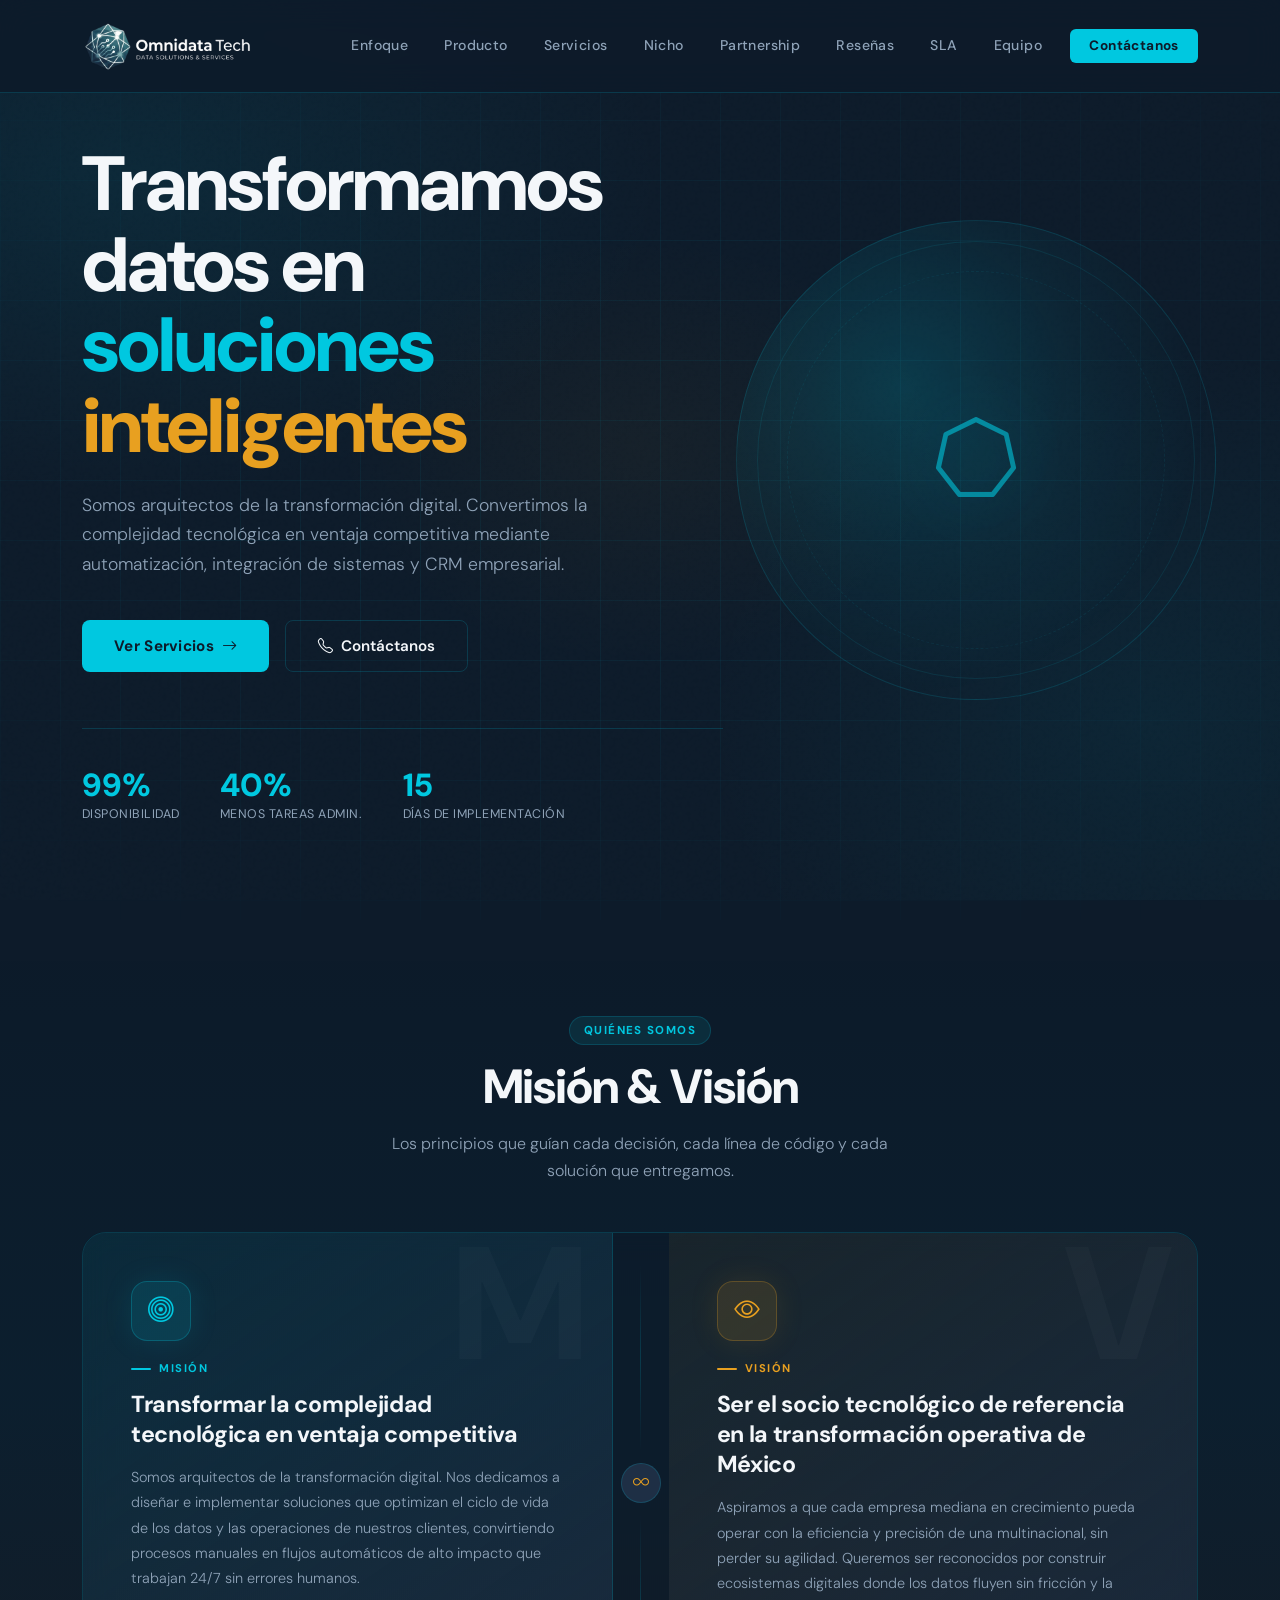
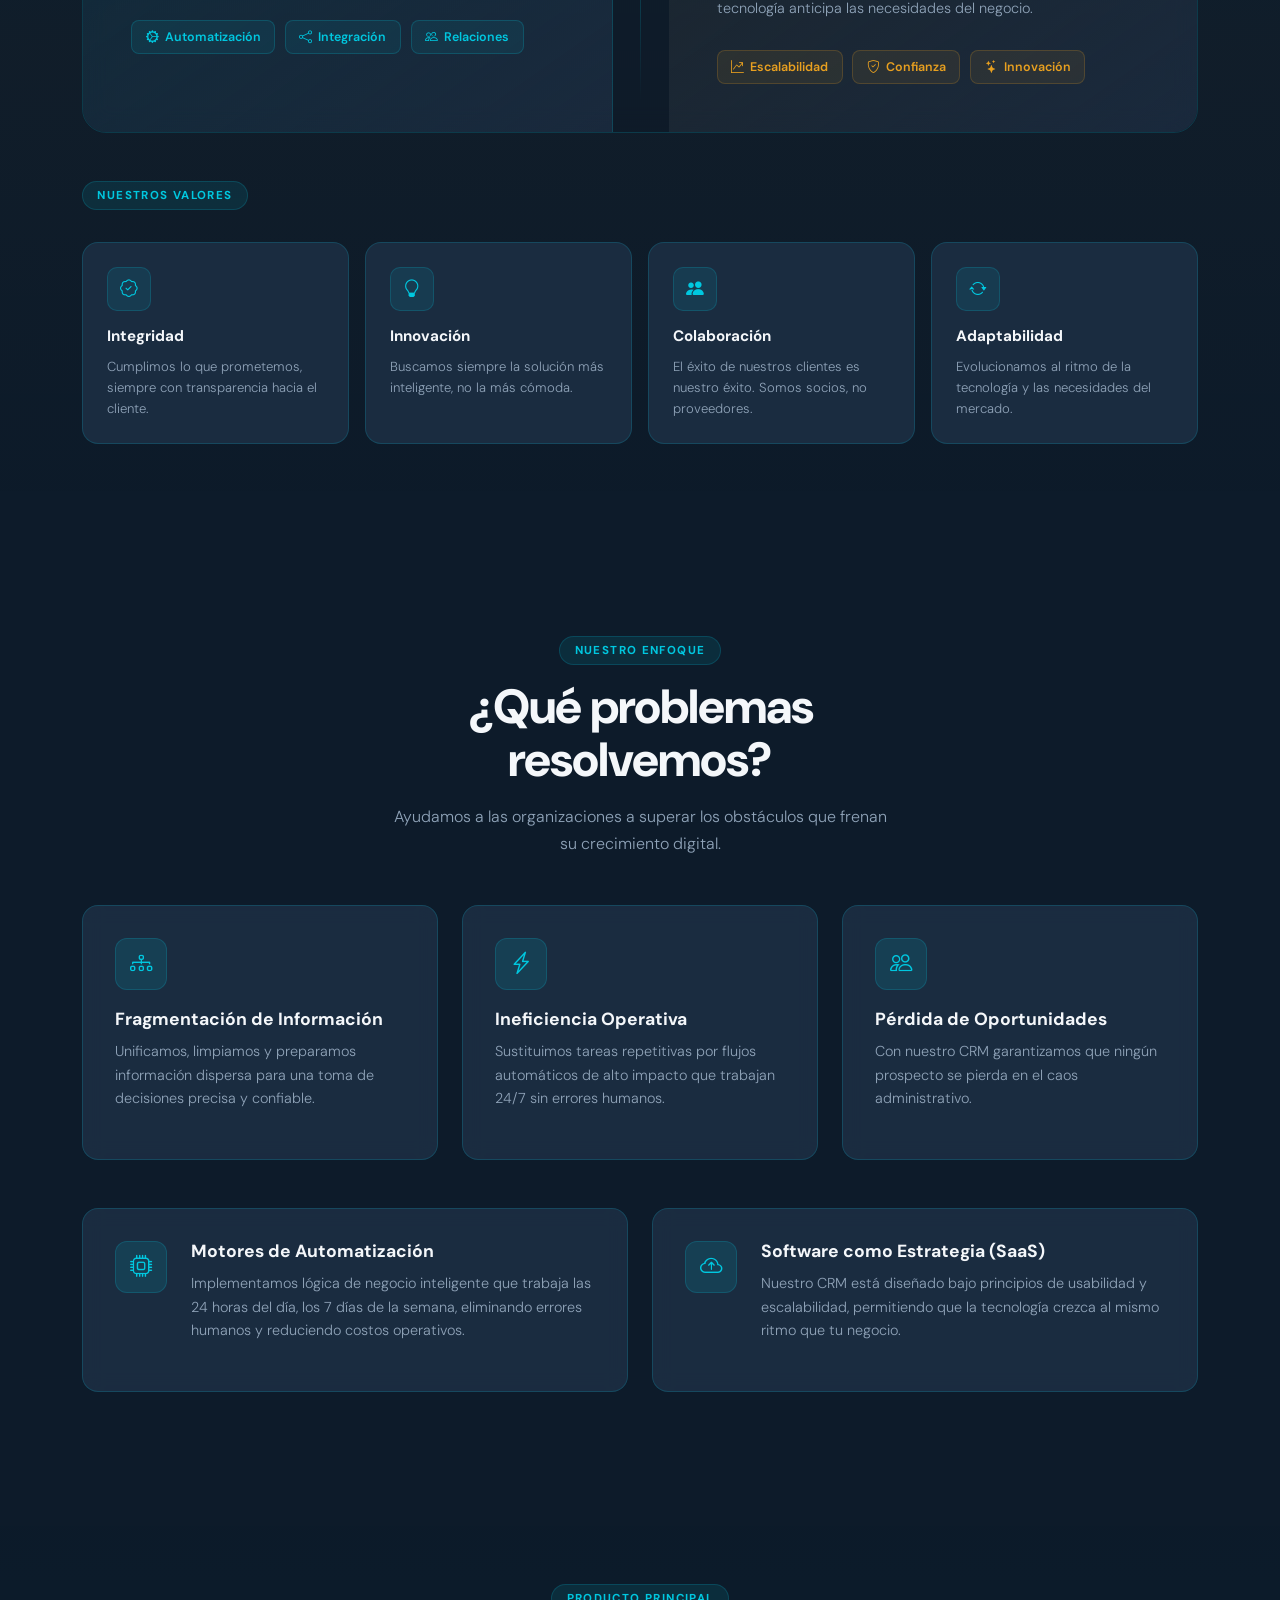
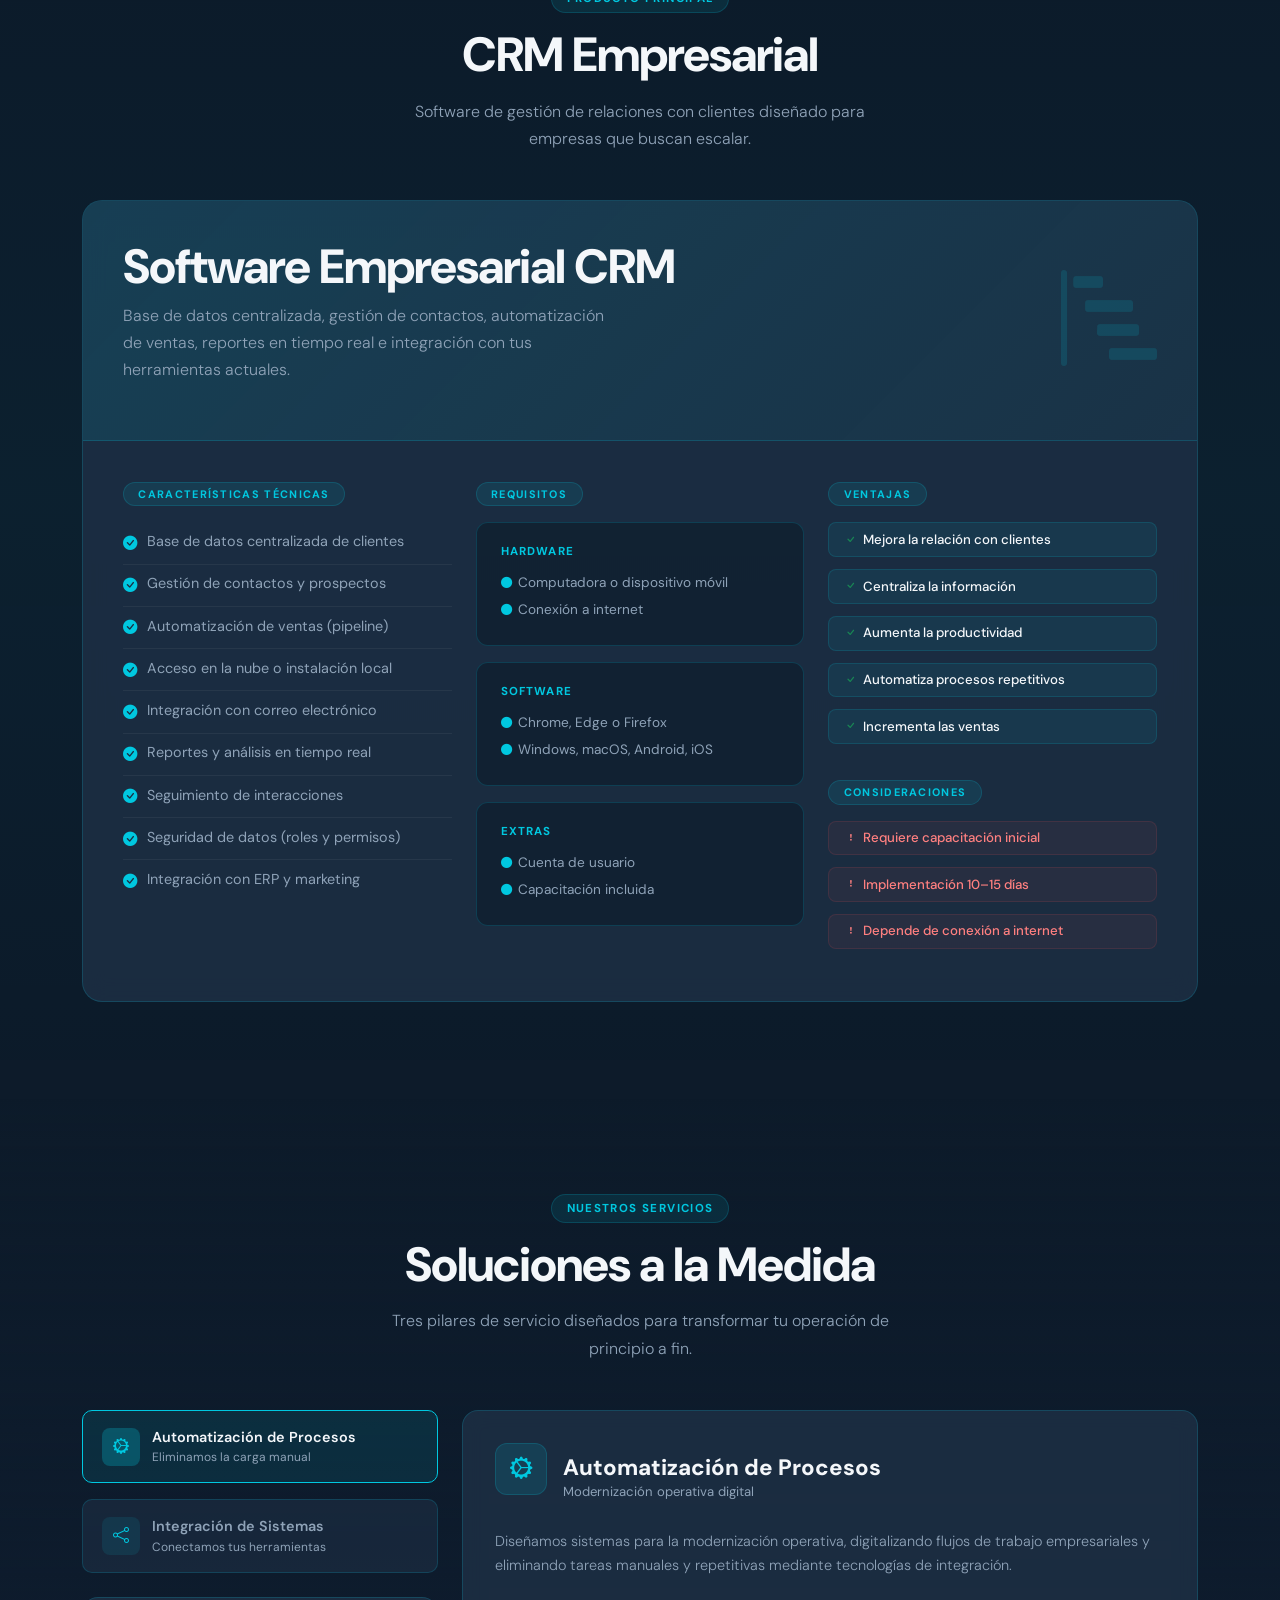
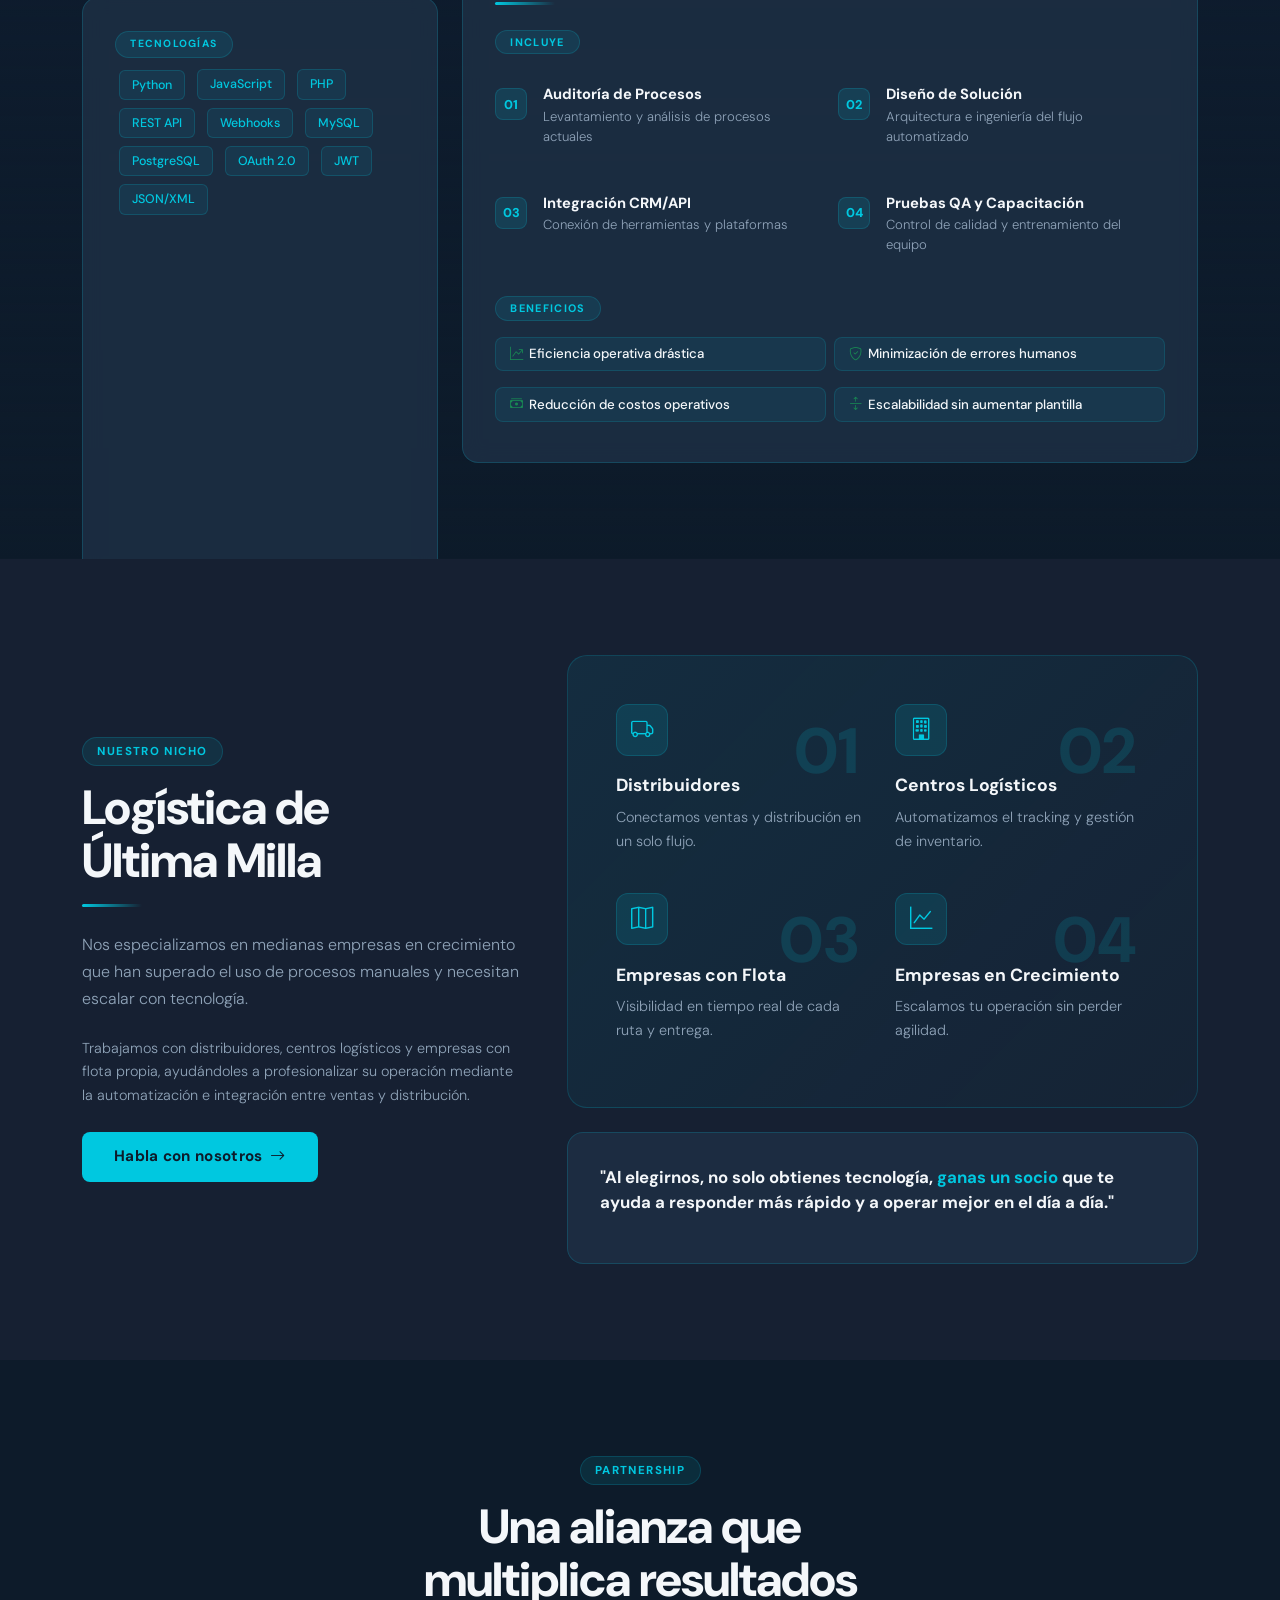
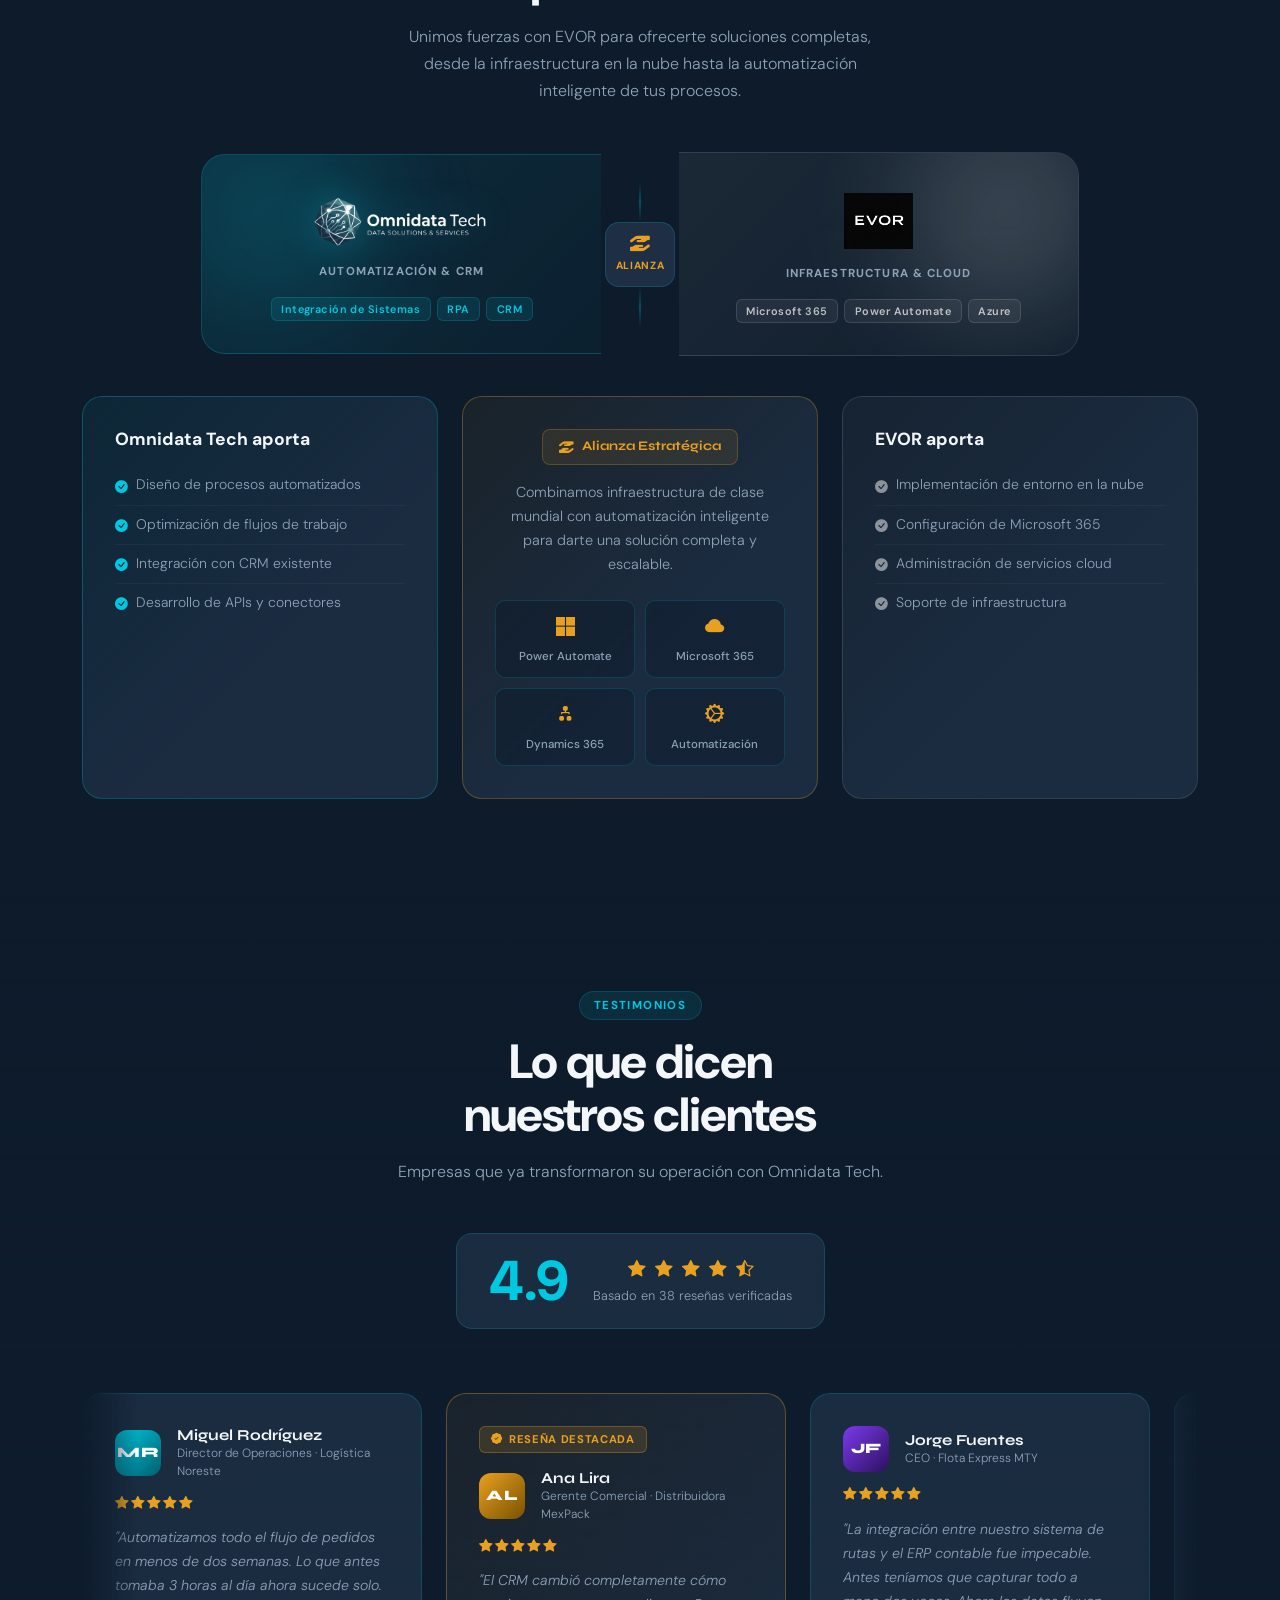
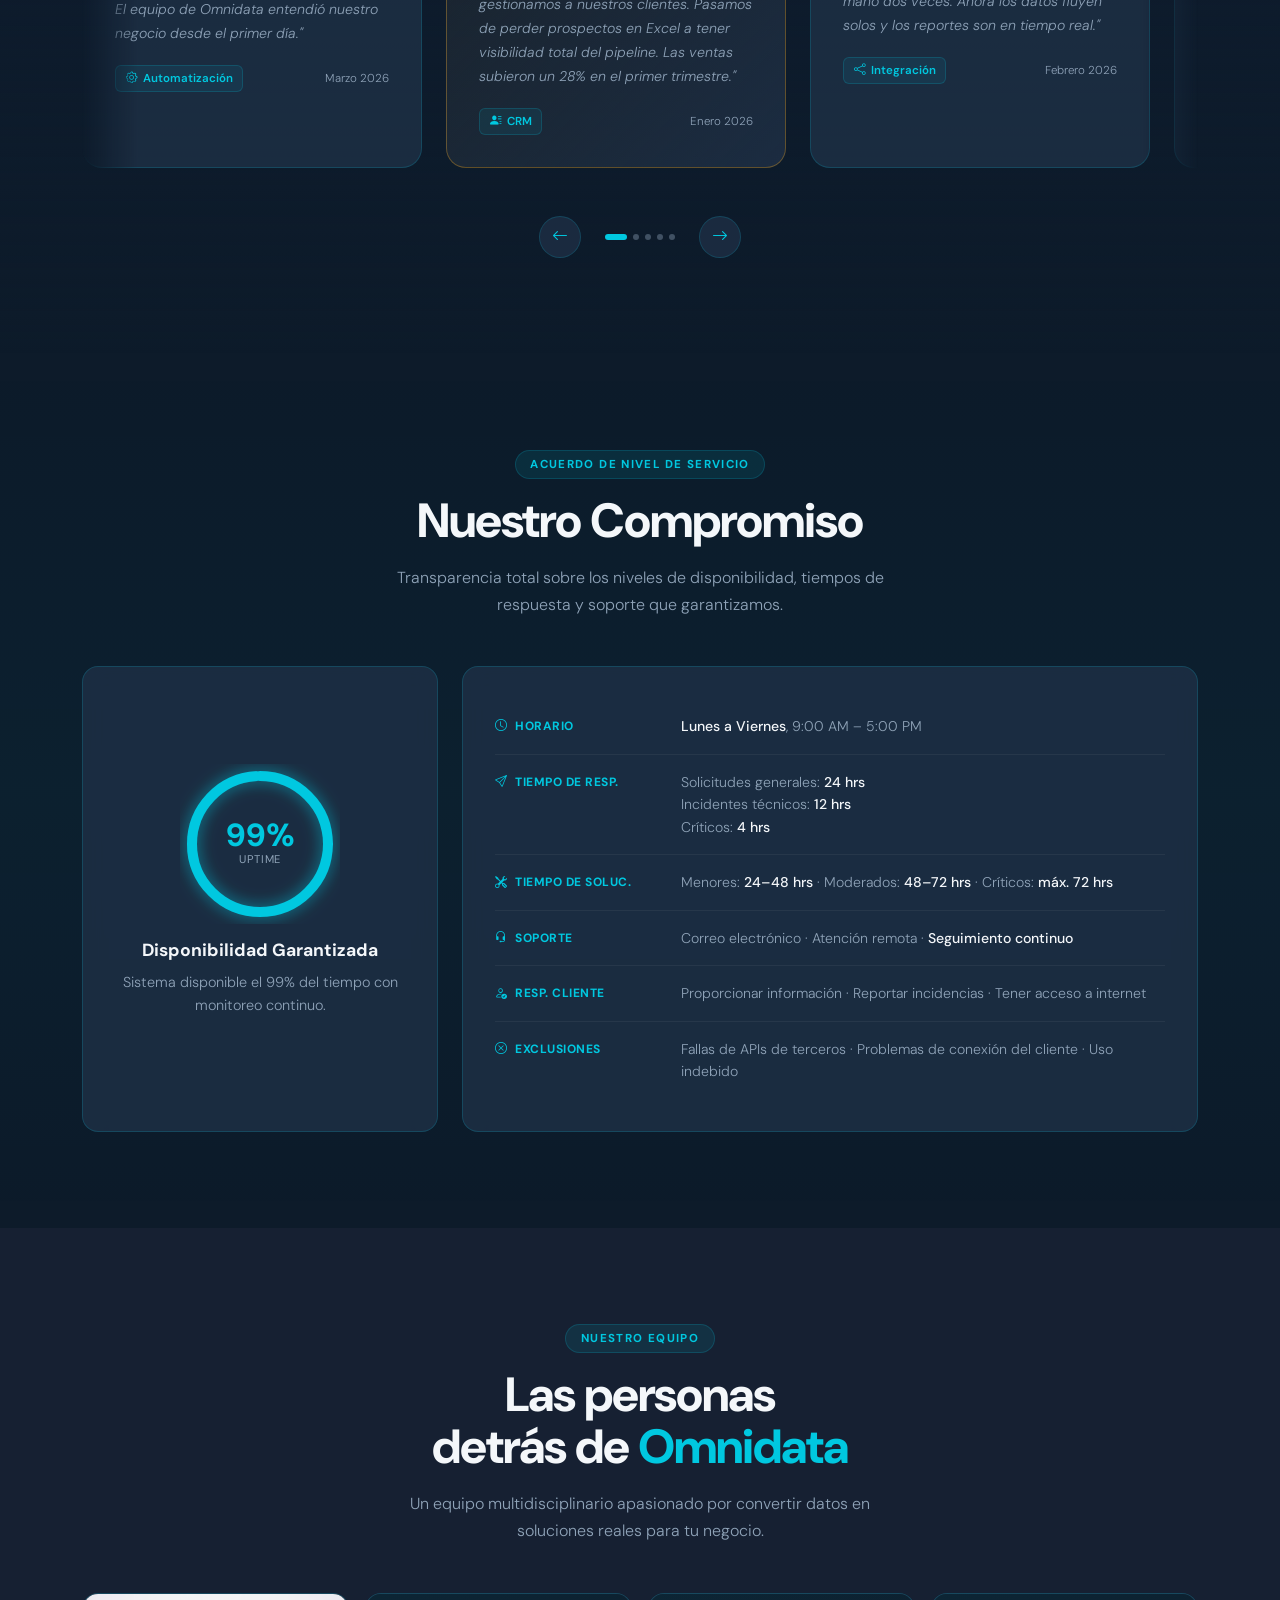
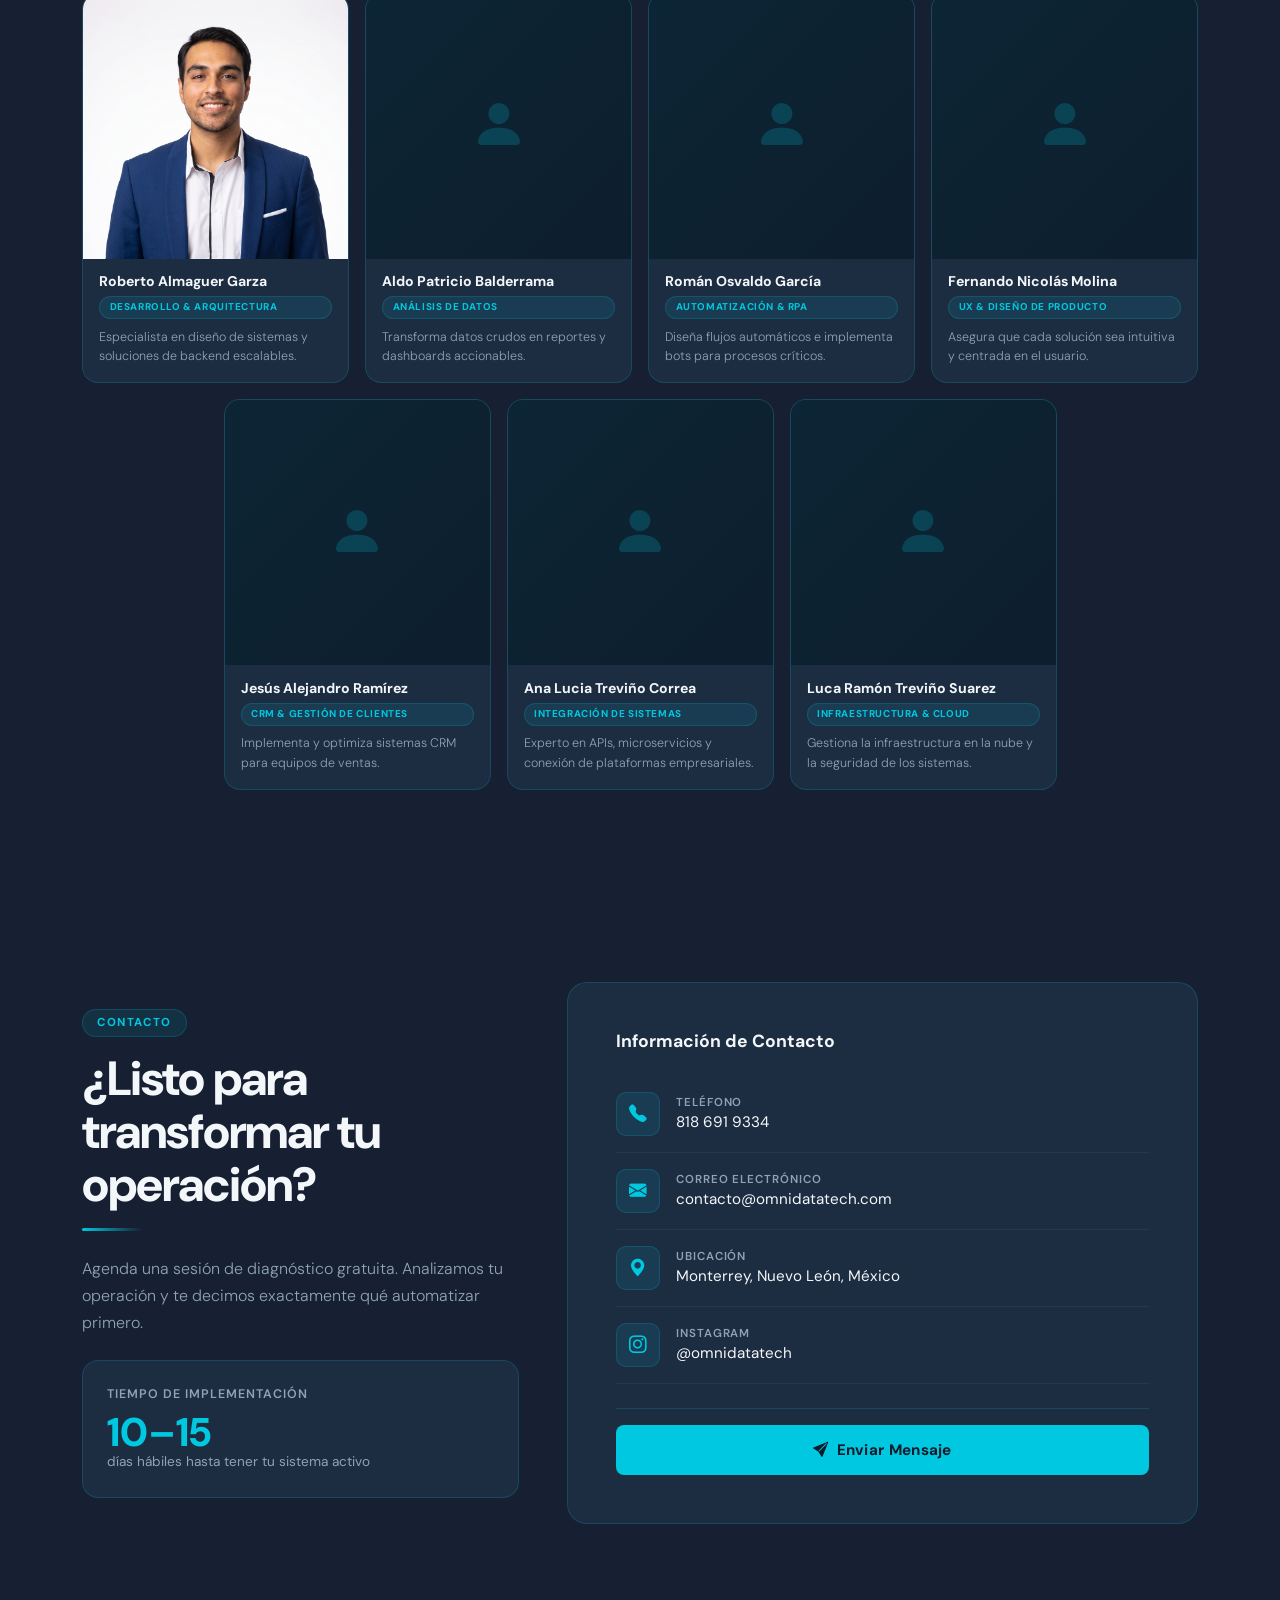
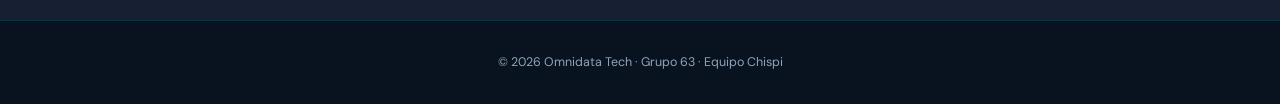
==== index.html @ d7ae1d8d "pos creo q ya se ve mas decente asi idk" ====
<!DOCTYPE html>
<html lang="es">
<head>
<meta charset="UTF-8">
<meta name="viewport" content="width=device-width, initial-scale=1.0">
<title>Omnidata Tech</title>
<link href="https://cdn.jsdelivr.net/npm/bootstrap@5.3.3/dist/css/bootstrap.min.css" rel="stylesheet">
<link href="https://fonts.googleapis.com/css2?family=Syne:wght@400;600;700;800&family=DM+Sans:ital,wght@0,300;0,400;0,500;1,300&display=swap" rel="stylesheet">
<link href="https://cdn.jsdelivr.net/npm/bootstrap-icons@1.11.3/font/bootstrap-icons.css" rel="stylesheet">
<link rel="stylesheet" href="https://cdnjs.cloudflare.com/ajax/libs/font-awesome/6.5.1/css/all.min.css">
<link rel="icon" href="assets/img/icon.png" type="image/png">
<link rel="stylesheet" href="style.css">
</head>
<body>

<div class="scroll-progress" id="scrollProgress"></div>
<div class="mesh-bg"></div>

<!-- NAVBAR -->
<nav class="navbar navbar-expand-lg">
  <div class="container">
    <a class="navbar-brand" href="#hero"><img src="assets/img/logo-blanco.png" alt="Omnidata Tech" style="height: 50px;"></a>
    <button class="navbar-toggler" type="button" data-bs-toggle="collapse" data-bs-target="#navMenu">
      <span class="navbar-toggler-icon"></span>
    </button>
    <div class="collapse navbar-collapse" id="navMenu">
      <ul class="navbar-nav ms-auto align-items-lg-center gap-1">
        <li class="nav-item"><a class="nav-link" href="#enfoque">Enfoque</a></li>
        <li class="nav-item"><a class="nav-link" href="#producto">Producto</a></li>
        <li class="nav-item"><a class="nav-link" href="#servicios">Servicios</a></li>
        <li class="nav-item"><a class="nav-link" href="#nicho">Nicho</a></li>
        <li class="nav-item"><a class="nav-link" href="#partnership">Partnership</a></li>
        <li class="nav-item"><a class="nav-link" href="#resenas">Reseñas</a></li>
        <li class="nav-item"><a class="nav-link" href="#sla">SLA</a></li>
        <li class="nav-item"><a class="nav-link" href="#equipo">Equipo</a></li>
        <li class="nav-item ms-2"><a class="nav-link btn-nav" href="#contacto">Contáctanos</a></li>
      </ul>
    </div>
  </div>
</nav>

<!-- HERO -->
<section id="hero">
  <div class="hero-grid"></div>
  <div class="container position-relative">
    <div class="row">
      <div class="col-lg-7">
        <h1 class="hero-title reveal reveal-delay-1">
          Transformamos<br>
          datos en <span class="accent">soluciones</span><br>
          <span class="gold">inteligentes</span>
        </h1>
        <p class="hero-desc reveal reveal-delay-2">
          Somos arquitectos de la transformación digital. Convertimos la complejidad tecnológica en ventaja competitiva mediante automatización, integración de sistemas y CRM empresarial.
        </p>
        <div class="d-flex gap-3 flex-wrap reveal reveal-delay-3">
          <a href="#servicios" class="btn-primary-custom">
            Ver Servicios <i class="bi bi-arrow-right"></i>
          </a>
          <a href="#contacto" class="btn-ghost">
            <i class="bi bi-telephone"></i> Contáctanos
          </a>
        </div>
        <div class="hero-stats reveal reveal-delay-4">
          <div>
            <div class="stat-num" data-count="99">0%</div>
            <div class="stat-label">Disponibilidad</div>
          </div>
          <div>
            <div class="stat-num" data-count="40">0%</div>
            <div class="stat-label">Menos tareas admin.</div>
          </div>
          <div>
            <div class="stat-num" data-count="15">0</div>
            <div class="stat-label">Días de implementación</div>
          </div>
        </div>
      </div>
    </div>
  </div>
  <div class="hero-orb">
    <i class="bi bi-heptagon orb-icon"></i>
  </div>
</section>

<section id="mision">
  <div class="container">
 
    <!-- Header -->
    <div class="text-center mb-5 reveal">
      <div class="section-tag">Quiénes Somos</div>
      <h2 class="section-title">Misión &amp; Visión</h2>
      <p class="section-desc mx-auto">Los principios que guían cada decisión, cada línea de código y cada solución que entregamos.</p>
    </div>
 
    <!-- Bloque principal: Misión + Visión lado a lado -->
    <div class="mv-grid reveal reveal-delay-1">
 
      <!-- MISIÓN -->
      <div class="mv-card mv-card--mision">
        <!-- Número decorativo de fondo -->
        <div class="mv-bg-num">M</div>
        <div class="mv-card-inner">
          <div class="mv-icon-wrap mv-icon-wrap--cyan">
            <i class="bi bi-bullseye"></i>
          </div>
          <div class="mv-label">Misión</div>
          <h3 class="mv-title">Transformar la complejidad tecnológica en ventaja competitiva</h3>
          <p class="mv-desc">
            Somos arquitectos de la transformación digital. Nos dedicamos a diseñar e implementar soluciones que optimizan el ciclo de vida de los datos y las operaciones de nuestros clientes, convirtiendo procesos manuales en flujos automáticos de alto impacto que trabajan 24/7 sin errores humanos.
          </p>
          <div class="mv-pillars">
            <div class="mv-pillar">
              <i class="bi bi-gear-wide-connected"></i>
              <span>Automatización</span>
            </div>
            <div class="mv-pillar">
              <i class="bi bi-share"></i>
              <span>Integración</span>
            </div>
            <div class="mv-pillar">
              <i class="bi bi-people"></i>
              <span>Relaciones</span>
            </div>
          </div>
        </div>
      </div>
 
      <!-- Divisor central -->
      <div class="mv-divider">
        <div class="mv-divider-line"></div>
        <div class="mv-divider-badge">
          <i class="bi bi-infinity"></i>
        </div>
        <div class="mv-divider-line"></div>
      </div>
 
      <!-- VISIÓN -->
      <div class="mv-card mv-card--vision">
        <div class="mv-bg-num">V</div>
        <div class="mv-card-inner">
          <div class="mv-icon-wrap mv-icon-wrap--gold">
            <i class="bi bi-eye"></i>
          </div>
          <div class="mv-label mv-label--gold">Visión</div>
          <h3 class="mv-title">Ser el socio tecnológico de referencia en la transformación operativa de México</h3>
          <p class="mv-desc">
            Aspiramos a que cada empresa mediana en crecimiento pueda operar con la eficiencia y precisión de una multinacional, sin perder su agilidad. Queremos ser reconocidos por construir ecosistemas digitales donde los datos fluyen sin fricción y la tecnología anticipa las necesidades del negocio.
          </p>
          <div class="mv-pillars">
            <div class="mv-pillar mv-pillar--gold">
              <i class="bi bi-graph-up-arrow"></i>
              <span>Escalabilidad</span>
            </div>
            <div class="mv-pillar mv-pillar--gold">
              <i class="bi bi-shield-check"></i>
              <span>Confianza</span>
            </div>
            <div class="mv-pillar mv-pillar--gold">
              <i class="bi bi-stars"></i>
              <span>Innovación</span>
            </div>
          </div>
        </div>
      </div>
 
    </div>
    <!-- /mv-grid -->
 
    <!-- Valores como fila inferior -->
    <div class="mv-valores-title reveal reveal-delay-2">
      <div class="section-tag">Nuestros Valores</div>
    </div>
    <div class="row g-3 reveal reveal-delay-3">
      <div class="col-6 col-md-3">
        <div class="valor-card">
          <div class="valor-icon"><i class="bi bi-patch-check"></i></div>
          <div class="valor-name">Integridad</div>
          <p class="valor-desc">Cumplimos lo que prometemos, siempre con transparencia hacia el cliente.</p>
        </div>
      </div>
      <div class="col-6 col-md-3">
        <div class="valor-card">
          <div class="valor-icon"><i class="bi bi-lightbulb"></i></div>
          <div class="valor-name">Innovación</div>
          <p class="valor-desc">Buscamos siempre la solución más inteligente, no la más cómoda.</p>
        </div>
      </div>
      <div class="col-6 col-md-3">
        <div class="valor-card">
          <div class="valor-icon"><i class="bi bi-people-fill"></i></div>
          <div class="valor-name">Colaboración</div>
          <p class="valor-desc">El éxito de nuestros clientes es nuestro éxito. Somos socios, no proveedores.</p>
        </div>
      </div>
      <div class="col-6 col-md-3">
        <div class="valor-card">
          <div class="valor-icon"><i class="bi bi-arrow-repeat"></i></div>
          <div class="valor-name">Adaptabilidad</div>
          <p class="valor-desc">Evolucionamos al ritmo de la tecnología y las necesidades del mercado.</p>
        </div>
      </div>
    </div>
 
  </div>
</section>

<!-- ENFOQUE -->
<section id="enfoque">
  <div class="container">
    <div class="text-center mb-5 reveal">
      <div class="section-tag">Nuestro Enfoque</div>
      <h2 class="section-title">¿Qué problemas<br>resolvemos?</h2>
      <p class="section-desc mx-auto">Ayudamos a las organizaciones a superar los obstáculos que frenan su crecimiento digital.</p>
    </div>
    <div class="row g-4 mb-5">
      <div class="col-md-4 reveal reveal-delay-1">
        <div class="glass-card">
          <div class="card-icon"><i class="bi bi-diagram-3"></i></div>
          <h5 class="card-title-sm">Fragmentación de Información</h5>
          <p class="card-text-sm">Unificamos, limpiamos y preparamos información dispersa para una toma de decisiones precisa y confiable.</p>
        </div>
      </div>
      <div class="col-md-4 reveal reveal-delay-2">
        <div class="glass-card">
          <div class="card-icon"><i class="bi bi-lightning-charge"></i></div>
          <h5 class="card-title-sm">Ineficiencia Operativa</h5>
          <p class="card-text-sm">Sustituimos tareas repetitivas por flujos automáticos de alto impacto que trabajan 24/7 sin errores humanos.</p>
        </div>
      </div>
      <div class="col-md-4 reveal reveal-delay-3">
        <div class="glass-card">
          <div class="card-icon"><i class="bi bi-people"></i></div>
          <h5 class="card-title-sm">Pérdida de Oportunidades</h5>
          <p class="card-text-sm">Con nuestro CRM garantizamos que ningún prospecto se pierda en el caos administrativo.</p>
        </div>
      </div>
    </div>
    <div class="row g-4">
      <div class="col-md-6 reveal reveal-delay-1">
        <div class="glass-card d-flex gap-4 align-items-start">
          <div class="card-icon flex-shrink-0"><i class="bi bi-cpu"></i></div>
          <div>
            <h5 class="card-title-sm">Motores de Automatización</h5>
            <p class="card-text-sm">Implementamos lógica de negocio inteligente que trabaja las 24 horas del día, los 7 días de la semana, eliminando errores humanos y reduciendo costos operativos.</p>
          </div>
        </div>
      </div>
      <div class="col-md-6 reveal reveal-delay-2">
        <div class="glass-card d-flex gap-4 align-items-start">
          <div class="card-icon flex-shrink-0"><i class="bi bi-cloud-arrow-up"></i></div>
          <div>
            <h5 class="card-title-sm">Software como Estrategia (SaaS)</h5>
            <p class="card-text-sm">Nuestro CRM está diseñado bajo principios de usabilidad y escalabilidad, permitiendo que la tecnología crezca al mismo ritmo que tu negocio.</p>
          </div>
        </div>
      </div>
    </div>
  </div>
</section>

<!-- PRODUCTO: CRM -->
<section id="producto">
  <div class="container">
    <div class="text-center mb-5 reveal">
      <div class="section-tag">Producto Principal</div>
      <h2 class="section-title">CRM Empresarial</h2>
      <p class="section-desc mx-auto">Software de gestión de relaciones con clientes diseñado para empresas que buscan escalar.</p>
    </div>
    <div class="product-big-card reveal">
      <div class="product-header">
        <div class="row align-items-center">
          <div class="col-md-8">
            <h3 class="section-title mb-2">Software Empresarial CRM</h3>
            <p class="section-desc">Base de datos centralizada, gestión de contactos, automatización de ventas, reportes en tiempo real e integración con tus herramientas actuales.</p>
          </div>
          <div class="col-md-4 text-end">
            <div style="font-size:6rem; color:rgba(0,200,224,0.15); line-height:1;">
              <i class="bi bi-bar-chart-steps"></i>
            </div>
          </div>
        </div>
      </div>
      <div class="product-body">
        <div class="row g-4">
          <div class="col-md-4">
            <h6 class="section-tag mb-3" style="font-size:0.68rem;">Características Técnicas</h6>
            <ul class="feature-list">
              <li><i class="bi bi-check-circle-fill"></i> Base de datos centralizada de clientes</li>
              <li><i class="bi bi-check-circle-fill"></i> Gestión de contactos y prospectos</li>
              <li><i class="bi bi-check-circle-fill"></i> Automatización de ventas (pipeline)</li>
              <li><i class="bi bi-check-circle-fill"></i> Acceso en la nube o instalación local</li>
              <li><i class="bi bi-check-circle-fill"></i> Integración con correo electrónico</li>
              <li><i class="bi bi-check-circle-fill"></i> Reportes y análisis en tiempo real</li>
              <li><i class="bi bi-check-circle-fill"></i> Seguimiento de interacciones</li>
              <li><i class="bi bi-check-circle-fill"></i> Seguridad de datos (roles y permisos)</li>
              <li><i class="bi bi-check-circle-fill"></i> Integración con ERP y marketing</li>
            </ul>
          </div>
          <div class="col-md-4">
            <h6 class="section-tag mb-3" style="font-size:0.68rem;">Requisitos</h6>
            <div class="req-box mb-3">
              <div class="req-title">Hardware</div>
              <div class="req-item"><i class="bi bi-circle-fill"></i> Computadora o dispositivo móvil</div>
              <div class="req-item"><i class="bi bi-circle-fill"></i> Conexión a internet</div>
            </div>
            <div class="req-box mb-3">
              <div class="req-title">Software</div>
              <div class="req-item"><i class="bi bi-circle-fill"></i> Chrome, Edge o Firefox</div>
              <div class="req-item"><i class="bi bi-circle-fill"></i> Windows, macOS, Android, iOS</div>
            </div>
            <div class="req-box">
              <div class="req-title">Extras</div>
              <div class="req-item"><i class="bi bi-circle-fill"></i> Cuenta de usuario</div>
              <div class="req-item"><i class="bi bi-circle-fill"></i> Capacitación incluida</div>
            </div>
          </div>
          <div class="col-md-4">
            <h6 class="section-tag mb-3" style="font-size:0.68rem;">Ventajas</h6>
            <div class="mb-1"><div class="pros-cons-badge badge-pro"><i class="bi bi-check text-success"></i> Mejora la relación con clientes</div></div>
            <div class="mb-1"><div class="pros-cons-badge badge-pro"><i class="bi bi-check text-success"></i> Centraliza la información</div></div>
            <div class="mb-1"><div class="pros-cons-badge badge-pro"><i class="bi bi-check text-success"></i> Aumenta la productividad</div></div>
            <div class="mb-1"><div class="pros-cons-badge badge-pro"><i class="bi bi-check text-success"></i> Automatiza procesos repetitivos</div></div>
            <div class="mb-1"><div class="pros-cons-badge badge-pro"><i class="bi bi-check text-success"></i> Incrementa las ventas</div></div>
            <h6 class="section-tag mt-4 mb-3" style="font-size:0.68rem;">Consideraciones</h6>
            <div class="mb-1"><div class="pros-cons-badge badge-con"><i class="bi bi-exclamation"></i> Requiere capacitación inicial</div></div>
            <div class="mb-1"><div class="pros-cons-badge badge-con"><i class="bi bi-exclamation"></i> Implementación 10–15 días</div></div>
            <div class="mb-1"><div class="pros-cons-badge badge-con"><i class="bi bi-exclamation"></i> Depende de conexión a internet</div></div>
          </div>
        </div>
      </div>
    </div>
  </div>
</section>

<!-- SERVICIOS -->
<section id="servicios">
  <div class="container">
    <div class="text-center mb-5 reveal">
      <div class="section-tag">Nuestros Servicios</div>
      <h2 class="section-title">Soluciones a la Medida</h2>
      <p class="section-desc mx-auto">Tres pilares de servicio diseñados para transformar tu operación de principio a fin.</p>
    </div>
    <div class="row g-4 reveal">
      <!-- Tab Buttons -->
      <div class="col-lg-4">
        <div class="d-flex flex-column gap-3">
          <button class="service-tab-btn active" onclick="showTab('automatizacion', this)">
            <div class="tab-icon"><i class="bi bi-gear-wide-connected"></i></div>
            <div>
              <div class="tab-label">Automatización de Procesos</div>
              <div class="tab-sub">Eliminamos la carga manual</div>
            </div>
          </button>
          <button class="service-tab-btn" onclick="showTab('integracion', this)">
            <div class="tab-icon"><i class="bi bi-share"></i></div>
            <div>
              <div class="tab-label">Integración de Sistemas</div>
              <div class="tab-sub">Conectamos tus herramientas</div>
            </div>
          </button>
        </div>

        <!-- Specs chips comunes -->
        <div class="glass-card mt-4">
          <div class="section-tag mb-2" style="font-size:0.65rem;">Tecnologías</div>
          <div>
            <span class="spec-chip">Python</span>
            <span class="spec-chip">JavaScript</span>
            <span class="spec-chip">PHP</span>
            <span class="spec-chip">REST API</span>
            <span class="spec-chip">Webhooks</span>
            <span class="spec-chip">MySQL</span>
            <span class="spec-chip">PostgreSQL</span>
            <span class="spec-chip">OAuth 2.0</span>
            <span class="spec-chip">JWT</span>
            <span class="spec-chip">JSON/XML</span>
          </div>
        </div>
      </div>

      <!-- Tab Panels -->
      <div class="col-lg-8">
        <!-- Panel 1 -->
        <div id="panel-automatizacion" class="service-panel active">
          <div class="glass-card">
            <div class="d-flex align-items-center gap-3 mb-3">
              <div class="card-icon"><i class="bi bi-gear-wide-connected"></i></div>
              <div>
                <h4 style="font-family:'DM Sans',sans-serif;font-weight:800;font-size:1.4rem;margin:0;">Automatización de Procesos</h4>
                <p style="color:var(--muted);font-size:0.82rem;margin:0;">Modernización operativa digital</p>
              </div>
            </div>
            <p class="card-text-sm mb-4">Diseñamos sistemas para la modernización operativa, digitalizando flujos de trabajo empresariales y eliminando tareas manuales y repetitivas mediante tecnologías de integración.</p>
            <div class="divider"></div>
            <h6 class="section-tag mb-3" style="font-size:0.68rem;">Incluye</h6>
            <div class="row g-3 mb-4">
              <div class="col-6">
                <div class="process-step">
                  <div class="step-num">01</div>
                  <div class="step-content">
                    <h6>Auditoría de Procesos</h6>
                    <p>Levantamiento y análisis de procesos actuales</p>
                  </div>
                </div>
              </div>
              <div class="col-6">
                <div class="process-step">
                  <div class="step-num">02</div>
                  <div class="step-content">
                    <h6>Diseño de Solución</h6>
                    <p>Arquitectura e ingeniería del flujo automatizado</p>
                  </div>
                </div>
              </div>
              <div class="col-6">
                <div class="process-step">
                  <div class="step-num">03</div>
                  <div class="step-content">
                    <h6>Integración CRM/API</h6>
                    <p>Conexión de herramientas y plataformas</p>
                  </div>
                </div>
              </div>
              <div class="col-6">
                <div class="process-step">
                  <div class="step-num">04</div>
                  <div class="step-content">
                    <h6>Pruebas QA y Capacitación</h6>
                    <p>Control de calidad y entrenamiento del equipo</p>
                  </div>
                </div>
              </div>
            </div>
            <div class="row g-2">
              <div class="col-12"><h6 class="section-tag mb-2" style="font-size:0.68rem;">Beneficios</h6></div>
              <div class="col-md-6"><div class="pros-cons-badge badge-pro"><i class="bi bi-graph-up-arrow text-success"></i> Eficiencia operativa drástica</div></div>
              <div class="col-md-6"><div class="pros-cons-badge badge-pro"><i class="bi bi-shield-check text-success"></i> Minimización de errores humanos</div></div>
              <div class="col-md-6"><div class="pros-cons-badge badge-pro"><i class="bi bi-cash-stack text-success"></i> Reducción de costos operativos</div></div>
              <div class="col-md-6"><div class="pros-cons-badge badge-pro"><i class="bi bi-arrows-expand text-success"></i> Escalabilidad sin aumentar plantilla</div></div>
            </div>
          </div>
        </div>

        <!-- Panel 2 -->
        <div id="panel-integracion" class="service-panel">
          <div class="glass-card">
            <div class="d-flex align-items-center gap-3 mb-3">
              <div class="card-icon"><i class="bi bi-share"></i></div>
              <div>
                <h4 style="font-family:'DM Sans',sans-serif;font-weight:800;font-size:1.4rem;margin:0;">Integración de Sistemas</h4>
                <p style="color:var(--muted);font-size:0.82rem;margin:0;">Un solo ecosistema digital</p>
              </div>
            </div>
            <p class="card-text-sm mb-4">Unificamos y optimizamos las herramientas tecnológicas de tu empresa para que trabajen coordinadas como un solo ecosistema. Los datos fluyen en tiempo real, seguros y estructurados.</p>
            <div class="divider"></div>
            <h6 class="section-tag mb-3" style="font-size:0.68rem;">¿Qué incluye?</h6>
            <div class="row g-3 mb-4">
              <div class="col-6"><div class="process-step"><div class="step-num"><i class="bi bi-search" style="font-size:0.75rem;"></i></div><div class="step-content"><h6>Análisis de Sistemas</h6><p>Evaluación técnica de plataformas actuales</p></div></div></div>
              <div class="col-6"><div class="process-step"><div class="step-num"><i class="bi bi-link" style="font-size:0.75rem;"></i></div><div class="step-content"><h6>APIs REST/SOAP</h6><p>Desarrollo de conexiones seguras entre sistemas</p></div></div></div>
              <div class="col-6"><div class="process-step"><div class="step-num"><i class="bi bi-arrow-repeat" style="font-size:0.75rem;"></i></div><div class="step-content"><h6>Sincronización</h6><p>Tiempo real o batch programado (cron jobs)</p></div></div></div>
              <div class="col-6"><div class="process-step"><div class="step-num"><i class="bi bi-file-text" style="font-size:0.75rem;"></i></div><div class="step-content"><h6>Documentación Técnica</h6><p>Arquitectura y procesos documentados</p></div></div></div>
            </div>
            <h6 class="section-tag mb-2" style="font-size:0.68rem;">Resultados Esperados</h6>
            <div class="row g-2">
              <div class="col-md-6"><div class="pros-cons-badge badge-pro"><i class="bi bi-plug text-success"></i> Sistemas completamente conectados</div></div>
              <div class="col-md-6"><div class="pros-cons-badge badge-pro"><i class="bi bi-flow text-success"></i> Flujo de información automatizado</div></div>
              <div class="col-md-6"><div class="pros-cons-badge badge-pro"><i class="bi bi-hand-thumbs-up text-success"></i> Reducción de procesos manuales</div></div>
              <div class="col-md-6"><div class="pros-cons-badge badge-pro"><i class="bi bi-layers text-success"></i> Plataforma tecnológica integrada</div></div>
            </div>
          </div>
        </div>

        <!-- Panel 3 -->
        <div id="panel-crm-service" class="service-panel">
          <div class="glass-card">
            <div class="d-flex align-items-center gap-3 mb-3">
              <div class="card-icon"><i class="bi bi-person-lines-fill"></i></div>
              <div>
                <h4 style="font-family:'DM Sans',sans-serif;font-weight:800;font-size:1.4rem;margin:0;">Implementación CRM</h4>
                <p style="color:var(--muted);font-size:0.82rem;margin:0;">Tu cliente en el centro</p>
              </div>
            </div>
            <p class="card-text-sm mb-4">Despliegue técnico completo del software CRM, configuración de flujos de trabajo, integración con bases de datos existentes y capacitación inicial de todo el equipo comercial.</p>
            <div class="divider"></div>
            <div class="row g-3 mb-4">
              <div class="col-md-6">
                <div class="req-box">
                  <div class="req-title">Tiempo estimado</div>
                  <div style="font-family:'DM Sans',sans-serif;font-size:2rem;font-weight:800;color:var(--cyan);">10–15</div>
                  <div style="font-size:0.8rem;color:var(--muted);">días hábiles</div>
                  <div style="font-size:0.75rem;color:var(--muted);margin-top:4px;">Diagnóstico + despliegue + pruebas</div>
                </div>
              </div>
              <div class="col-md-6">
                <div class="req-box">
                  <div class="req-title">Solicitantes</div>
                  <div class="req-item"><i class="bi bi-person-fill"></i> Gerente de Ventas</div>
                  <div class="req-item"><i class="bi bi-person-fill"></i> Director de Operaciones</div>
                  <div class="req-item"><i class="bi bi-person-fill"></i> Dueño de Negocio</div>
                </div>
              </div>
            </div>
            <h6 class="section-tag mb-2" style="font-size:0.68rem;">Consejos para Aprovechar tu CRM</h6>
            <div class="process-step"><div class="step-num">💡</div><div class="step-content"><h6>Segmenta y Vencerás</h6><p>Usa las etiquetas del CRM para personalizar tu mensaje a cada tipo de cliente.</p></div></div>
            <div class="process-step"><div class="step-num">🧹</div><div class="step-content"><h6>Limpia tu Base de Datos</h6><p>Realiza auditorías mensuales. La automatización funciona mejor con datos de calidad.</p></div></div>
            <div class="process-step"><div class="step-num">📊</div><div class="step-content"><h6>Mide el ROI Semanalmente</h6><p>Revisa tus conversiones para ajustar flujos de trabajo de inmediato.</p></div></div>
          </div>
        </div>
      </div>
    </div>
  </div>
</section>

<!-- NICHO -->
<section id="nicho">
  <div class="container">
    <div class="row g-5 align-items-center">
      <div class="col-lg-5 reveal">
        <div class="section-tag">Nuestro Nicho</div>
        <h2 class="section-title">Logística de<br>Última Milla</h2>
        <div class="divider"></div>
        <p class="section-desc mb-4">Nos especializamos en medianas empresas en crecimiento que han superado el uso de procesos manuales y necesitan escalar con tecnología.</p>
        <p class="card-text-sm mb-4">Trabajamos con distribuidores, centros logísticos y empresas con flota propia, ayudándoles a profesionalizar su operación mediante la automatización e integración entre ventas y distribución.</p>
        <a href="#contacto" class="btn-primary-custom" style="width:fit-content;">Habla con nosotros <i class="bi bi-arrow-right"></i></a>
      </div>
      <div class="col-lg-7 reveal reveal-delay-2">
        <div class="nicho-highlight">
          <div class="row g-4">
            <div class="col-6 position-relative">
              <div class="nicho-num">01</div>
              <div class="card-icon"><i class="bi bi-truck"></i></div>
              <h6 class="card-title-sm mt-2">Distribuidores</h6>
              <p class="card-text-sm">Conectamos ventas y distribución en un solo flujo.</p>
            </div>
            <div class="col-6 position-relative">
              <div class="nicho-num">02</div>
              <div class="card-icon"><i class="bi bi-building"></i></div>
              <h6 class="card-title-sm mt-2">Centros Logísticos</h6>
              <p class="card-text-sm">Automatizamos el tracking y gestión de inventario.</p>
            </div>
            <div class="col-6 position-relative">
              <div class="nicho-num">03</div>
              <div class="card-icon"><i class="bi bi-map"></i></div>
              <h6 class="card-title-sm mt-2">Empresas con Flota</h6>
              <p class="card-text-sm">Visibilidad en tiempo real de cada ruta y entrega.</p>
            </div>
            <div class="col-6 position-relative">
              <div class="nicho-num">04</div>
              <div class="card-icon"><i class="bi bi-graph-up"></i></div>
              <h6 class="card-title-sm mt-2">Empresas en Crecimiento</h6>
              <p class="card-text-sm">Escalamos tu operación sin perder agilidad.</p>
            </div>
          </div>
        </div>
        <div class="glass-card mt-4">
          <p style="font-family:'DM Sans',sans-serif;font-size:1.05rem;font-weight:700;line-height:1.5;color:var(--white);">
            "Al elegirnos, no solo obtienes tecnología, <span style="color:var(--cyan);">ganas un socio</span> que te ayuda a responder más rápido y a operar mejor en el día a día."
          </p>
        </div>
      </div>
    </div>
  </div>
</section>

<section id="partnership">
  <div class="container">
 
    <!-- Header -->
    <div class="text-center mb-5 reveal">
      <div class="section-tag">Partnership</div>
      <h2 class="section-title">Una alianza que<br>multiplica resultados</h2>
      <p class="section-desc mx-auto">Unimos fuerzas con EVOR para ofrecerte soluciones completas, desde la infraestructura en la nube hasta la automatización inteligente de tus procesos.</p>
    </div>
 
    <!-- HERO DE LOGOS -->
    <div class="partner-hero reveal reveal-delay-1">
      <!-- Omnidata -->
      <div class="partner-hero-brand partner-hero-brand--omnidata">
        <div class="phb-glow phb-glow--cyan"></div>
        <div class="phb-inner">
          <img src="assets/img/logo-blanco.png"
               alt="Omnidata Tech"
               class="phb-logo phb-logo--wide">
          <div class="phb-label">Automatización & CRM</div>
          <div class="phb-chips">
            <span class="phb-chip">Integración de Sistemas</span>
            <span class="phb-chip">RPA</span>
            <span class="phb-chip">CRM</span>
          </div>
        </div>
      </div>
 
      <!-- Conector central -->
      <div class="partner-hero-connector">
        <div class="phc-line phc-line--top"></div>
        <div class="phc-badge">
          <i class="fa-solid fa-hand-holding-hand"></i>
          <span>Alianza</span>
        </div>
        <div class="phc-pulse"></div>
        <div class="phc-line phc-line--bottom"></div>
      </div>
 
      <!-- EVOR -->
      <div class="partner-hero-brand partner-hero-brand--evor">
        <div class="phb-glow phb-glow--white"></div>
        <div class="phb-inner">
          <img src="assets/img/Evor.jpeg"
               alt="EVOR"
               class="phb-logo phb-logo--evor">
          <div class="phb-label">Infraestructura & Cloud</div>
          <div class="phb-chips">
            <span class="phb-chip phb-chip--white">Microsoft 365</span>
            <span class="phb-chip phb-chip--white">Power Automate</span>
            <span class="phb-chip phb-chip--white">Azure</span>
          </div>
        </div>
      </div>
    </div>
 
    <!-- Aportaciones -->
    <div class="row g-4 mt-2 reveal reveal-delay-2">
 
      <!-- Card Omnidata aporta -->
      <div class="col-md-4">
        <div class="partner-card partner-card--cyan">
          <h5 class="card-title-sm mb-3">Omnidata Tech aporta</h5>
          <ul class="partner-list">
            <li><i class="bi bi-check-circle-fill"></i> Diseño de procesos automatizados</li>
            <li><i class="bi bi-check-circle-fill"></i> Optimización de flujos de trabajo</li>
            <li><i class="bi bi-check-circle-fill"></i> Integración con CRM existente</li>
            <li><i class="bi bi-check-circle-fill"></i> Desarrollo de APIs y conectores</li>
          </ul>
        </div>
      </div>
 
      <!-- Card central: tecnologías -->
      <div class="col-md-4">
        <div class="partner-card partner-card--gold text-center">
          <div class="partner-badge"><i class="fa-solid fa-hand-holding-hand"></i> Alianza Estratégica</div>
          <p class="card-text-sm mb-4">Combinamos infraestructura de clase mundial con automatización inteligente para darte una solución completa y escalable.</p>
          <div class="partner-tech-grid">
            <div class="ptg-item">
              <i class="bi bi-microsoft"></i>
              <span>Power Automate</span>
            </div>
            <div class="ptg-item">
              <i class="bi bi-cloud-fill"></i>
              <span>Microsoft 365</span>
            </div>
            <div class="ptg-item">
              <i class="bi bi-diagram-2-fill"></i>
              <span>Dynamics 365</span>
            </div>
            <div class="ptg-item">
              <i class="bi bi-gear-wide-connected"></i>
              <span>Automatización</span>
            </div>
          </div>
        </div>
      </div>
 
      <!-- Card EVOR aporta -->
      <div class="col-md-4">
        <div class="partner-card partner-card--white">
          <h5 class="card-title-sm mb-3">EVOR aporta</h5>
          <ul class="partner-list partner-list--white">
            <li><i class="bi bi-check-circle-fill"></i> Implementación de entorno en la nube</li>
            <li><i class="bi bi-check-circle-fill"></i> Configuración de Microsoft 365</li>
            <li><i class="bi bi-check-circle-fill"></i> Administración de servicios cloud</li>
            <li><i class="bi bi-check-circle-fill"></i> Soporte de infraestructura</li>
          </ul>
        </div>
      </div>
    </div>
  </div>
</section>

<!-- Reseñas -->
<section id="resenas">
  <div class="container">
    <div class="text-center mb-5 reveal">
      <div class="section-tag">Testimonios</div>
      <h2 class="section-title">Lo que dicen<br>nuestros clientes</h2>
      <p class="section-desc mx-auto">Empresas que ya transformaron su operación con Omnidata Tech.</p>
    </div>
 
    <!-- Estrellas promedio -->
    <div class="text-center mb-5 reveal reveal-delay-1">
      <div class="rating-summary">
        <div class="rating-score">4.9</div>
        <div>
          <div class="rating-stars">
            <i class="bi bi-star-fill"></i>
            <i class="bi bi-star-fill"></i>
            <i class="bi bi-star-fill"></i>
            <i class="bi bi-star-fill"></i>
            <i class="bi bi-star-half"></i>
          </div>
          <div class="rating-label">Basado en 38 reseñas verificadas</div>
        </div>
      </div>
    </div>
 
    <!-- Carrusel de reseñas -->
    <div class="reviews-track-wrapper reveal reveal-delay-2">
      <div class="reviews-track" id="reviewsTrack">
 
        <div class="review-card">
          <div class="review-header">
            <div class="review-avatar" style="background: linear-gradient(135deg, #00c8e0, #005f70);">MR</div>
            <div>
              <div class="review-name">Miguel Rodríguez</div>
              <div class="review-role">Director de Operaciones · Logística Noreste</div>
            </div>
          </div>
          <div class="review-stars"><i class="bi bi-star-fill"></i><i class="bi bi-star-fill"></i><i class="bi bi-star-fill"></i><i class="bi bi-star-fill"></i><i class="bi bi-star-fill"></i></div>
          <p class="review-text">"Automatizamos todo el flujo de pedidos en menos de dos semanas. Lo que antes tomaba 3 horas al día ahora sucede solo. El equipo de Omnidata entendió nuestro negocio desde el primer día."</p>
          <div class="review-footer">
            <span class="review-tag"><i class="bi bi-gear"></i> Automatización</span>
            <span class="review-date">Marzo 2026</span>
          </div>
        </div>
 
        <div class="review-card review-card--featured">
          <div class="review-featured-badge"><i class="bi bi-patch-check-fill"></i> Reseña destacada</div>
          <div class="review-header">
            <div class="review-avatar" style="background: linear-gradient(135deg, #e8a020, #7a5200);">AL</div>
            <div>
              <div class="review-name">Ana Lira</div>
              <div class="review-role">Gerente Comercial · Distribuidora MexPack</div>
            </div>
          </div>
          <div class="review-stars"><i class="bi bi-star-fill"></i><i class="bi bi-star-fill"></i><i class="bi bi-star-fill"></i><i class="bi bi-star-fill"></i><i class="bi bi-star-fill"></i></div>
          <p class="review-text">"El CRM cambió completamente cómo gestionamos a nuestros clientes. Pasamos de perder prospectos en Excel a tener visibilidad total del pipeline. Las ventas subieron un 28% en el primer trimestre."</p>
          <div class="review-footer">
            <span class="review-tag"><i class="bi bi-person-lines-fill"></i> CRM</span>
            <span class="review-date">Enero 2026</span>
          </div>
        </div>
 
        <div class="review-card">
          <div class="review-header">
            <div class="review-avatar" style="background: linear-gradient(135deg, #7c3aed, #2d1060);">JF</div>
            <div>
              <div class="review-name">Jorge Fuentes</div>
              <div class="review-role">CEO · Flota Express MTY</div>
            </div>
          </div>
          <div class="review-stars"><i class="bi bi-star-fill"></i><i class="bi bi-star-fill"></i><i class="bi bi-star-fill"></i><i class="bi bi-star-fill"></i><i class="bi bi-star-fill"></i></div>
          <p class="review-text">"La integración entre nuestro sistema de rutas y el ERP contable fue impecable. Antes teníamos que capturar todo a mano dos veces. Ahora los datos fluyen solos y los reportes son en tiempo real."</p>
          <div class="review-footer">
            <span class="review-tag"><i class="bi bi-share"></i> Integración</span>
            <span class="review-date">Febrero 2026</span>
          </div>
        </div>
 
        <div class="review-card">
          <div class="review-header">
            <div class="review-avatar" style="background: linear-gradient(135deg, #059669, #014029);">CM</div>
            <div>
              <div class="review-name">Carolina Méndez</div>
              <div class="review-role">Dir. Tecnología · Grupo Almacenes Del Norte</div>
            </div>
          </div>
          <div class="review-stars"><i class="bi bi-star-fill"></i><i class="bi bi-star-fill"></i><i class="bi bi-star-fill"></i><i class="bi bi-star-fill"></i><i class="bi bi-star-half"></i></div>
          <p class="review-text">"Excelente soporte post-implementación. Respondieron un incidente crítico en menos de 4 horas como prometieron en el SLA. No es común encontrar proveedores que cumplan lo que firman."</p>
          <div class="review-footer">
            <span class="review-tag"><i class="bi bi-headset"></i> Soporte</span>
            <span class="review-date">Abril 2026</span>
          </div>
        </div>
 
        <div class="review-card">
          <div class="review-header">
            <div class="review-avatar" style="background: linear-gradient(135deg, #dc2626, #5a0a0a);">RP</div>
            <div>
              <div class="review-name">Roberto Peña</div>
              <div class="review-role">Dueño · Peña Distribuciones</div>
            </div>
          </div>
          <div class="review-stars"><i class="bi bi-star-fill"></i><i class="bi bi-star-fill"></i><i class="bi bi-star-fill"></i><i class="bi bi-star-fill"></i><i class="bi bi-star-fill"></i></div>
          <p class="review-text">"Pensé que implementar un CRM iba a ser un dolor de cabeza. El equipo de Omnidata lo hizo increíblemente sencillo, nos capacitaron muy bien y en 12 días ya estábamos operando al 100%."</p>
          <div class="review-footer">
            <span class="review-tag"><i class="bi bi-person-lines-fill"></i> CRM</span>
            <span class="review-date">Mayo 2026</span>
          </div>
        </div>
 
        <!-- Duplicados para scroll infinito -->
        <div class="review-card">
          <div class="review-header">
            <div class="review-avatar" style="background: linear-gradient(135deg, #00c8e0, #005f70);">MR</div>
            <div>
              <div class="review-name">Miguel Rodríguez</div>
              <div class="review-role">Director de Operaciones · Logística Noreste</div>
            </div>
          </div>
          <div class="review-stars"><i class="bi bi-star-fill"></i><i class="bi bi-star-fill"></i><i class="bi bi-star-fill"></i><i class="bi bi-star-fill"></i><i class="bi bi-star-fill"></i></div>
          <p class="review-text">"Automatizamos todo el flujo de pedidos en menos de dos semanas. Lo que antes tomaba 3 horas al día ahora sucede solo. El equipo de Omnidata entendió nuestro negocio desde el primer día."</p>
          <div class="review-footer">
            <span class="review-tag"><i class="bi bi-gear"></i> Automatización</span>
            <span class="review-date">Marzo 2026</span>
          </div>
        </div>
        <div class="review-card review-card--featured">
          <div class="review-featured-badge"><i class="bi bi-patch-check-fill"></i> Reseña destacada</div>
          <div class="review-header">
            <div class="review-avatar" style="background: linear-gradient(135deg, #e8a020, #7a5200);">AL</div>
            <div>
              <div class="review-name">Ana Lira</div>
              <div class="review-role">Gerente Comercial · Distribuidora MexPack</div>
            </div>
          </div>
          <div class="review-stars"><i class="bi bi-star-fill"></i><i class="bi bi-star-fill"></i><i class="bi bi-star-fill"></i><i class="bi bi-star-fill"></i><i class="bi bi-star-fill"></i></div>
          <p class="review-text">"El CRM cambió completamente cómo gestionamos a nuestros clientes. Pasamos de perder prospectos en Excel a tener visibilidad total del pipeline. Las ventas subieron un 28% en el primer trimestre."</p>
          <div class="review-footer">
            <span class="review-tag"><i class="bi bi-person-lines-fill"></i> CRM</span>
            <span class="review-date">Enero 2026</span>
          </div>
        </div>
 
      </div>
    </div>
 
    <!-- Controles del carrusel -->
    <div class="reviews-controls reveal reveal-delay-3">
      <button class="review-ctrl-btn" id="reviewPrev" aria-label="Anterior">
        <i class="bi bi-arrow-left"></i>
      </button>
      <div class="review-dots" id="reviewDots">
        <span class="rdot active"></span>
        <span class="rdot"></span>
        <span class="rdot"></span>
        <span class="rdot"></span>
        <span class="rdot"></span>
      </div>
      <button class="review-ctrl-btn" id="reviewNext" aria-label="Siguiente">
        <i class="bi bi-arrow-right"></i>
      </button>
    </div>
  </div>
</section>

<!-- SLA -->
<section id="sla">
  <div class="container">
    <div class="text-center mb-5 reveal">
      <div class="section-tag">Acuerdo de Nivel de Servicio</div>
      <h2 class="section-title">Nuestro Compromiso</h2>
      <p class="section-desc mx-auto">Transparencia total sobre los niveles de disponibilidad, tiempos de respuesta y soporte que garantizamos.</p>
    </div>
    <div class="row g-4 reveal">
      <div class="col-lg-4 text-center">
        <div class="glass-card h-100 d-flex flex-column align-items-center justify-content-center">
          <div class="availability-ring mb-3">
            <svg width="160" height="160" viewBox="0 0 160 160">
              <circle cx="80" cy="80" r="68" fill="none" stroke="rgba(0,200,224,0.1)" stroke-width="10"/>
              <circle cx="80" cy="80" r="68" fill="none" stroke="var(--cyan)" stroke-width="10"
                stroke-dasharray="427" stroke-dashoffset="4.27"
                stroke-linecap="round" style="filter:drop-shadow(0 0 8px rgba(0,200,224,0.6));"/>
            </svg>
            <div class="ring-label">
              <div class="ring-pct">99%</div>
              <div class="ring-sub">Uptime</div>
            </div>
          </div>
          <h5 class="card-title-sm">Disponibilidad Garantizada</h5>
          <p class="card-text-sm">Sistema disponible el 99% del tiempo con monitoreo continuo.</p>
        </div>
      </div>
      <div class="col-lg-8">
        <div class="glass-card h-100">
          <div class="sla-row">
            <div class="sla-key"><i class="bi bi-clock me-2" style="color:var(--cyan);"></i>Horario</div>
            <div class="sla-val"><strong>Lunes a Viernes</strong>, 9:00 AM – 5:00 PM</div>
          </div>
          <div class="sla-row">
            <div class="sla-key"><i class="bi bi-send me-2" style="color:var(--cyan);"></i>Tiempo de Resp.</div>
            <div class="sla-val">
              Solicitudes generales: <strong>24 hrs</strong><br>
              Incidentes técnicos: <strong>12 hrs</strong><br>
              Críticos: <strong>4 hrs</strong>
            </div>
          </div>
          <div class="sla-row">
            <div class="sla-key"><i class="bi bi-tools me-2" style="color:var(--cyan);"></i>Tiempo de Soluc.</div>
            <div class="sla-val">
              Menores: <strong>24–48 hrs</strong> · Moderados: <strong>48–72 hrs</strong> · Críticos: <strong>máx. 72 hrs</strong>
            </div>
          </div>
          <div class="sla-row">
            <div class="sla-key"><i class="bi bi-headset me-2" style="color:var(--cyan);"></i>Soporte</div>
            <div class="sla-val">Correo electrónico · Atención remota · <strong>Seguimiento continuo</strong></div>
          </div>
          <div class="sla-row">
            <div class="sla-key"><i class="bi bi-person-check me-2" style="color:var(--cyan);"></i>Resp. Cliente</div>
            <div class="sla-val">Proporcionar información · Reportar incidencias · Tener acceso a internet</div>
          </div>
          <div class="sla-row">
            <div class="sla-key"><i class="bi bi-x-circle me-2" style="color:var(--cyan);"></i>Exclusiones</div>
            <div class="sla-val">Fallas de APIs de terceros · Problemas de conexión del cliente · Uso indebido</div>
          </div>
        </div>
      </div>
    </div>
  </div>
</section>

<!--Equipo -->
<section id="equipo">
  <div class="container">
    <div class="text-center mb-5 reveal">
      <div class="section-tag">Nuestro Equipo</div>
      <h2 class="section-title">Las personas<br>detrás de <span style="color:var(--cyan);">Omnidata</span></h2>
      <p class="section-desc mx-auto">Un equipo multidisciplinario apasionado por convertir datos en soluciones reales para tu negocio.</p>
    </div>
 
    <div class="row g-4 justify-content-center">
 
      <!-- Miembro 1 -->
      <div class="col-sm-6 col-lg-3 reveal reveal-delay-1">
        <div class="team-card">
          <div class="team-photo-wrap">
            <img src="assets/img/equipo/jimmy.png"
                 alt="Roberto Almaguer Garza"
                 class="team-photo"
                 onerror="this.style.display='none';this.nextElementSibling.style.display='flex';">
            <div class="team-photo-placeholder" style="display:none;">
              <i class="bi bi-person-fill"></i>
            </div>
            <div class="team-overlay">
              <span class="team-id">#1862977</span>
            </div>
          </div>
          <div class="team-info">
            <h6 class="team-name">Roberto Almaguer Garza</h6>
            <span class="team-role">Desarrollo & Arquitectura</span>
            <p class="team-bio">Especialista en diseño de sistemas y soluciones de backend escalables.</p>
          </div>
        </div>
      </div>
 
      <!-- Miembro 2 -->
      <div class="col-sm-6 col-lg-3 reveal reveal-delay-2">
        <div class="team-card">
          <div class="team-photo-wrap">
            <img src="assets/img/equipo/pato.png"
                 alt="Aldo Patricio Balderrama Del Ángel"
                 class="team-photo"
                 onerror="this.style.display='none';this.nextElementSibling.style.display='flex';">
            <div class="team-photo-placeholder" style="display:none;">
              <i class="bi bi-person-fill"></i>
            </div>
            <div class="team-overlay">
              <span class="team-id">#2179971</span>
            </div>
          </div>
          <div class="team-info">
            <h6 class="team-name">Aldo Patricio Balderrama</h6>
            <span class="team-role">Análisis de Datos</span>
            <p class="team-bio">Transforma datos crudos en reportes y dashboards accionables.</p>
          </div>
        </div>
      </div>
 
      <!-- Miembro 3 -->
      <div class="col-sm-6 col-lg-3 reveal reveal-delay-3">
        <div class="team-card">
          <div class="team-photo-wrap">
            <img src="assets/img/equipo/roman.png"
                 alt="Román Osvaldo García Hernández"
                 class="team-photo"
                 onerror="this.style.display='none';this.nextElementSibling.style.display='flex';">
            <div class="team-photo-placeholder" style="display:none;">
              <i class="bi bi-person-fill"></i>
            </div>
            <div class="team-overlay">
              <span class="team-id">#1860130</span>
            </div>
          </div>
          <div class="team-info">
            <h6 class="team-name">Román Osvaldo García</h6>
            <span class="team-role">Automatización & RPA</span>
            <p class="team-bio">Diseña flujos automáticos e implementa bots para procesos críticos.</p>
          </div>
        </div>
      </div>
 
      <!-- Miembro 4 -->
      <div class="col-sm-6 col-lg-3 reveal reveal-delay-4">
        <div class="team-card">
          <div class="team-photo-wrap">
            <img src="assets/img/equipo/fer.png"
                 alt="Fernando Nicolás Molina Ramírez"
                 class="team-photo"
                 onerror="this.style.display='none';this.nextElementSibling.style.display='flex';">
            <div class="team-photo-placeholder" style="display:none;">
              <i class="bi bi-person-fill"></i>
            </div>
            <div class="team-overlay">
              <span class="team-id">#2015797</span>
            </div>
          </div>
          <div class="team-info">
            <h6 class="team-name">Fernando Nicolás Molina</h6>
            <span class="team-role">UX & Diseño de Producto</span>
            <p class="team-bio">Asegura que cada solución sea intuitiva y centrada en el usuario.</p>
          </div>
        </div>
      </div>
 
      <!-- Miembro 5 -->
      <div class="col-sm-6 col-lg-3 reveal reveal-delay-1">
        <div class="team-card">
          <div class="team-photo-wrap">
            <img src="assets/img/equipo/ale2.png"
                 alt="Jesús Alejandro Ramírez Escobedo"
                 class="team-photo"
                 onerror="this.style.display='none';this.nextElementSibling.style.display='flex';">
            <div class="team-photo-placeholder" style="display:none;">
              <i class="bi bi-person-fill"></i>
            </div>
            <div class="team-overlay">
              <span class="team-id">#1945297</span>
            </div>
          </div>
          <div class="team-info">
            <h6 class="team-name">Jesús Alejandro Ramírez</h6>
            <span class="team-role">CRM & Gestión de Clientes</span>
            <p class="team-bio">Implementa y optimiza sistemas CRM para equipos de ventas.</p>
          </div>
        </div>
      </div>
 
      <!-- Miembro 6 -->
      <div class="col-sm-6 col-lg-3 reveal reveal-delay-2">
        <div class="team-card">
          <div class="team-photo-wrap">
            <img src="assets/img/equipo/ana.png"
                 alt="Ana Lucia Treviño Correa"
                 class="team-photo"
                 onerror="this.style.display='none';this.nextElementSibling.style.display='flex';">
            <div class="team-photo-placeholder" style="display:none;">
              <i class="bi bi-person-fill"></i>
            </div>
            <div class="team-overlay">
              <span class="team-id">#2115134</span>
            </div>
          </div>
          <div class="team-info">
            <h6 class="team-name">Ana Lucia Treviño Correa</h6>
            <span class="team-role">Integración de Sistemas</span>
            <p class="team-bio">Experto en APIs, microservicios y conexión de plataformas empresariales.</p>
          </div>
        </div>
      </div>
 
      <!-- Miembro 7 -->
      <div class="col-sm-6 col-lg-3 reveal reveal-delay-3">
        <div class="team-card">
          <div class="team-photo-wrap">
            <img src="assets/img/equipo/luca.png"
                 alt="Luca Ramón Treviño Suarez"
                 class="team-photo"
                 onerror="this.style.display='none';this.nextElementSibling.style.display='flex';">
            <div class="team-photo-placeholder" style="display:none;">
              <i class="bi bi-person-fill"></i>
            </div>
            <div class="team-overlay">
              <span class="team-id">#1997706</span>
            </div>
          </div>
          <div class="team-info">
            <h6 class="team-name">Luca Ramón Treviño Suarez</h6>
            <span class="team-role">Infraestructura & Cloud</span>
            <p class="team-bio">Gestiona la infraestructura en la nube y la seguridad de los sistemas.</p>
          </div>
        </div>
      </div>
 
    </div>
  </div>
</section>

<!-- CONTACTO -->
<section id="contacto">
  <div class="container">
    <div class="row g-5 align-items-center">
      <div class="col-lg-5 reveal">
        <div class="section-tag">Contacto</div>
        <h2 class="section-title">¿Listo para<br>transformar tu<br>operación?</h2>
        <div class="divider"></div>
        <p class="section-desc">Agenda una sesión de diagnóstico gratuita. Analizamos tu operación y te decimos exactamente qué automatizar primero.</p>
        <div class="mt-4 glass-card" style="padding:1.5rem;">
          <div style="font-size:0.78rem;color:var(--muted);text-transform:uppercase;letter-spacing:0.08em;font-weight:600;margin-bottom:0.5rem;">Tiempo de implementación</div>
          <div style="font-family:'DM Sans',sans-serif;font-size:2.5rem;font-weight:800;color:var(--cyan);line-height:1;">10–15</div>
          <div style="font-size:0.85rem;color:var(--muted);">días hábiles hasta tener tu sistema activo</div>
        </div>
      </div>
      <div class="col-lg-7 reveal reveal-delay-2">
        <div class="contact-card">
          <h5 class="card-title-sm mb-4">Información de Contacto</h5>
          <a class="contact-item" href="tel:8186919334">
            <div class="contact-icon"><i class="bi bi-telephone-fill"></i></div>
            <div>
              <div class="contact-label">Teléfono</div>
              <div class="contact-value">818 691 9334</div>
            </div>
          </a>
          <a class="contact-item" href="mailto:contacto@omnidatatech.com">
            <div class="contact-icon"><i class="bi bi-envelope-fill"></i></div>
            <div>
              <div class="contact-label">Correo Electrónico</div>
              <div class="contact-value">contacto@omnidatatech.com</div>
            </div>
          </a>
          <div class="contact-item" style="cursor:default;">
            <div class="contact-icon"><i class="bi bi-geo-alt-fill"></i></div>
            <div>
              <div class="contact-label">Ubicación</div>
              <div class="contact-value">Monterrey, Nuevo León, México</div>
            </div>
          </div>
          <a class="contact-item" href="https://www.instagram.com/omnidatatech" target="_blank" rel="noopener">
            <div class="contact-icon"><i class="bi bi-instagram"></i></div>
            <div>
              <div class="contact-label">Instagram</div>
              <div class="contact-value">@omnidatatech</div>
            </div>
          </a>
          <div class="mt-4 pt-3" style="border-top:1px solid var(--border);">
            <a href="mailto:contacto@omnidatatech.com" class="btn-primary-custom w-100 justify-content-center">
              <i class="bi bi-send-fill"></i> Enviar Mensaje
            </a>
          </div>
        </div>
      </div>
    </div>
  </div>
</section>

<!-- FOOTER -->
<footer>
  <div class="container">
    <div class="row align-items-center">
      <div class="col-md-12 text-center py-3 py-md-0">
        <div style="font-size:0.78rem;color:var(--muted);">© 2026 Omnidata Tech · Grupo 63 · Equipo Chispi</div>
      </div>
    </div>
  </div>
</footer>

<script src="https://cdn.jsdelivr.net/npm/bootstrap@5.3.3/dist/js/bootstrap.bundle.min.js"></script>
<script src="functions.js"></script>
</body>
</html>
---- style.css ----
:root {
    --navy: #0d1b2a;
    --navy-mid: #162032;
    --navy-light: #1e2f45;
    --cyan: #00c8e0;
    --cyan-dim: #009db5;
    --gold: #e8a020;
    --white: #f4f7fa;
    --muted: #8fa3b8;
    --card-bg: rgba(30, 47, 69, 0.85);
    --border: rgba(0, 200, 224, 0.18);
}

* {
    box-sizing: border-box;
    margin: 0;
    padding: 0;
}

html {
    scroll-behavior: smooth;
}

body {
    font-family: 'DM Sans', sans-serif;
    background: var(--navy);
    color: var(--white);
    overflow-x: hidden;
}

/* NOISE OVERLAY */
body::before {
    content: '';
    position: fixed;
    inset: 0;
    background-image: url("data:image/svg+xml,%3Csvg viewBox='0 0 256 256' xmlns='http://www.w3.org/2000/svg'%3E%3Cfilter id='noise'%3E%3CfeTurbulence type='fractalNoise' baseFrequency='0.9' numOctaves='4' stitchTiles='stitch'/%3E%3C/filter%3E%3Crect width='100%25' height='100%25' filter='url(%23noise)' opacity='0.04'/%3E%3C/svg%3E");
    pointer-events: none;
    z-index: 0;
    opacity: 0.4;
}

/* GRADIENT MESH BG */
.mesh-bg {
    position: fixed;
    inset: 0;
    z-index: -1;
    background:
        radial-gradient(ellipse 60% 50% at 10% 20%, rgba(0, 200, 224, 0.08) 0%, transparent 70%),
        radial-gradient(ellipse 50% 60% at 90% 80%, rgba(0, 200, 224, 0.06) 0%, transparent 70%),
        radial-gradient(ellipse 40% 40% at 50% 50%, rgba(232, 160, 32, 0.04) 0%, transparent 60%),
        var(--navy);
}

/* TYPOGRAPHY */
h1,
h2,
h3,
h4,
h5 {
    font-family: 'DM Sans', sans-serif;
}

/* NAVBAR */
.navbar {
    background: rgba(13, 27, 42, 0.85);
    backdrop-filter: blur(16px);
    border-bottom: 1px solid var(--border);
    padding: 1rem 0;
    position: fixed;
    top: 0;
    width: 100%;
    z-index: 1000;
    transition: background 0.3s;
}

.navbar-brand {
    font-family: 'DM Sans', sans-serif;
    font-weight: 800;
    font-size: 1.4rem;
    color: var(--white) !important;
    letter-spacing: -0.5px;
}

.navbar-brand span {
    color: var(--cyan);
}

.nav-link {
    color: var(--muted) !important;
    font-size: 0.88rem;
    font-weight: 500;
    letter-spacing: 0.03em;
    transition: color 0.2s;
    padding: 0.5rem 1rem !important;
}

.nav-link:hover {
    color: var(--cyan) !important;
}

.btn-nav {
    background: var(--cyan);
    color: var(--navy) !important;
    font-weight: 700;
    border-radius: 6px;
    padding: 0.45rem 1.2rem !important;
    font-size: 0.85rem;
    transition: background 0.2s, transform 0.15s;
}

.btn-nav:hover {
    background: #00e5ff;
    transform: translateY(-1px);
}

.navbar-toggler {
    border: 1px solid var(--border);
}

.navbar-toggler-icon {
    filter: invert(1);
}

/* HERO */
#hero {
    min-height: 100vh;
    display: flex;
    align-items: center;
    padding-top: 9rem;
    position: relative;
    overflow: hidden;
}

.hero-grid {
    position: absolute;
    inset: 0;
    background-image:
        linear-gradient(rgba(0, 200, 224, 0.06) 1px, transparent 1px),
        linear-gradient(90deg, rgba(0, 200, 224, 0.06) 1px, transparent 1px);
    background-size: 60px 60px;
    mask-image: radial-gradient(ellipse 80% 60% at 50% 50%, black 40%, transparent 100%);
}

@keyframes pulse-dot {

    0%,
    100% {
        opacity: 1;
        transform: scale(1);
    }

    50% {
        opacity: 0.4;
        transform: scale(0.7);
    }
}

.hero-title {
    font-size: clamp(2.8rem, 6vw, 5.5rem);
    font-weight: 800;
    line-height: 1.05;
    letter-spacing: -2px;
    margin-bottom: 1.5rem;
}

.hero-title .accent {
    color: var(--cyan);
}

.hero-title .gold {
    color: var(--gold);
}

.hero-desc {
    font-size: 1.1rem;
    color: var(--muted);
    max-width: 540px;
    line-height: 1.7;
    margin-bottom: 2.5rem;
    font-weight: 300;
}

.btn-primary-custom {
    background: var(--cyan);
    color: var(--navy);
    font-family: 'DM Sans', sans-serif;
    font-weight: 700;
    font-size: 0.95rem;
    padding: 0.85rem 2rem;
    border-radius: 8px;
    border: none;
    text-decoration: none;
    display: inline-flex;
    align-items: center;
    gap: 8px;
    transition: all 0.25s;
    letter-spacing: 0.02em;
}

.btn-primary-custom:hover {
    background: #00e5ff;
    color: var(--navy);
    transform: translateY(-2px);
    box-shadow: 0 12px 35px rgba(0, 200, 224, 0.35);
}

.btn-ghost {
    background: transparent;
    color: var(--white);
    font-family: 'DM Sans', sans-serif;
    font-weight: 600;
    font-size: 0.95rem;
    padding: 0.85rem 2rem;
    border-radius: 8px;
    border: 1px solid var(--border);
    text-decoration: none;
    display: inline-flex;
    align-items: center;
    gap: 8px;
    transition: all 0.25s;
}

.btn-ghost:hover {
    border-color: var(--cyan);
    color: var(--cyan);
    background: rgba(0, 200, 224, 0.06);
}

.hero-stats {
    display: flex;
    gap: 2.5rem;
    margin-top: 3.5rem;
    padding-top: 2.5rem;
    border-top: 1px solid var(--border);
}

.stat-num {
    font-family: 'DM Sans', sans-serif;
    font-size: 2rem;
    font-weight: 800;
    color: var(--cyan);
    line-height: 1;
}

.stat-label {
    font-size: 0.78rem;
    color: var(--muted);
    margin-top: 4px;
    letter-spacing: 0.04em;
    text-transform: uppercase;
}

/* Floating orb */
.hero-orb {
    position: absolute;
    right: 5%;
    top: 50%;
    transform: translateY(-50%);
    width: min(480px, 45vw);
    height: min(480px, 45vw);
    border-radius: 50%;
    background: radial-gradient(circle at 35% 35%,
            rgba(0, 200, 224, 0.18) 0%,
            rgba(0, 200, 224, 0.06) 40%,
            transparent 70%);
    border: 1px solid rgba(0, 200, 224, 0.15);
    display: flex;
    align-items: center;
    justify-content: center;
    animation: float 6s ease-in-out infinite;
}

.hero-orb::before {
    content: '';
    position: absolute;
    inset: 20px;
    border-radius: 50%;
    border: 1px solid rgba(0, 200, 224, 0.1);
    animation: spin 20s linear infinite;
}

.hero-orb::after {
    content: '';
    position: absolute;
    inset: 50px;
    border-radius: 50%;
    border: 1px dashed rgba(0, 200, 224, 0.08);
    animation: spin 30s linear infinite reverse;
}

.orb-icon {
    font-size: 5rem;
    color: var(--cyan);
    opacity: 0.6;
    filter: drop-shadow(0 0 30px rgba(0, 200, 224, 0.5));
}

@keyframes float {

    0%,
    100% {
        transform: translateY(-50%) translateX(0);
    }

    50% {
        transform: translateY(-52%) translateX(-8px);
    }
}

@keyframes spin {
    to {
        transform: rotate(360deg);
    }
}

/* SECTION COMMONS */
section {
    padding: 6rem 0;
    position: relative;
}

.section-tag {
    display: inline-block;
    background: rgba(0, 200, 224, 0.1);
    border: 1px solid var(--border);
    color: var(--cyan);
    font-size: 0.72rem;
    font-weight: 700;
    letter-spacing: 0.12em;
    text-transform: uppercase;
    border-radius: 100px;
    padding: 0.3rem 0.9rem;
    margin-bottom: 1rem;
}

.section-title {
    font-size: clamp(2rem, 4vw, 3rem);
    font-weight: 800;
    letter-spacing: -1px;
    line-height: 1.1;
    margin-bottom: 1rem;
}

.section-desc {
    color: var(--muted);
    font-size: 1rem;
    line-height: 1.7;
    font-weight: 300;
    max-width: 500px;
}

/* CARDS */
.glass-card {
    background: var(--card-bg);
    border: 1px solid var(--border);
    border-radius: 16px;
    padding: 2rem;
    backdrop-filter: blur(10px);
    transition: border-color 0.3s, transform 0.3s, box-shadow 0.3s;
    height: 100%;
}

.glass-card:hover {
    border-color: var(--cyan);
    transform: translateY(-6px);
    box-shadow: 0 20px 50px rgba(0, 200, 224, 0.15);
}

.card-icon {
    width: 52px;
    height: 52px;
    border-radius: 12px;
    background: rgba(0, 200, 224, 0.12);
    border: 1px solid var(--border);
    display: flex;
    align-items: center;
    justify-content: center;
    font-size: 1.4rem;
    color: var(--cyan);
    margin-bottom: 1.2rem;
    transition: background 0.3s;
}

.glass-card:hover .card-icon {
    background: rgba(0, 200, 224, 0.22);
}

.card-title-sm {
    font-family: 'DM Sans', sans-serif;
    font-size: 1.1rem;
    font-weight: 700;
    margin-bottom: 0.6rem;
}

.card-text-sm {
    color: var(--muted);
    font-size: 0.9rem;
    line-height: 1.65;
    font-weight: 300;
}

/* ══════════════════════════════════════════════════════════════
   MISIÓN & VISIÓN — pegar al final de style.css
══════════════════════════════════════════════════════════════ */

#mision {
    background: linear-gradient(180deg,
        transparent,
        rgba(0, 200, 224, 0.025) 40%,
        rgba(232, 160, 32, 0.02) 60%,
        transparent);
}

/* ── GRID PRINCIPAL ─────────────────────────────────────────── */

.mv-grid {
    display: flex;
    gap: 0;
    align-items: stretch;
    margin-bottom: 3rem;
    border-radius: 24px;
    overflow: hidden;
    border: 1px solid var(--border);
    backdrop-filter: blur(12px);
}

/* ── CARDS ──────────────────────────────────────────────────── */

.mv-card {
    flex: 1;
    position: relative;
    padding: 3rem;
    overflow: hidden;
    transition: background 0.4s;
}

.mv-card--mision {
    background: linear-gradient(145deg,
        rgba(0, 200, 224, 0.08) 0%,
        rgba(30, 47, 69, 0.7) 100%);
    border-right: 1px solid var(--border);
}

.mv-card--vision {
    background: linear-gradient(145deg,
        rgba(232, 160, 32, 0.06) 0%,
        rgba(30, 47, 69, 0.7) 100%);
}

.mv-card--mision:hover  { background: linear-gradient(145deg, rgba(0,200,224,0.12) 0%, rgba(30,47,69,0.8) 100%); }
.mv-card--vision:hover  { background: linear-gradient(145deg, rgba(232,160,32,0.10) 0%, rgba(30,47,69,0.8) 100%); }

/* Letra gigante de fondo */
.mv-bg-num {
    position: absolute;
    top: -0.5rem;
    right: 1.5rem;
    font-family: 'DM Sans', sans-serif;
    font-weight: 800;
    font-size: 10rem;
    line-height: 1;
    color: rgba(255, 255, 255, 0.025);
    pointer-events: none;
    user-select: none;
    transition: color 0.4s;
}

.mv-card--mision:hover .mv-bg-num { color: rgba(0, 200, 224, 0.05); }
.mv-card--vision:hover .mv-bg-num { color: rgba(232, 160, 32, 0.05); }

/* Contenido */
.mv-card-inner {
    position: relative;
    z-index: 1;
}

/* Ícono */
.mv-icon-wrap {
    width: 60px;
    height: 60px;
    border-radius: 16px;
    display: flex;
    align-items: center;
    justify-content: center;
    font-size: 1.6rem;
    margin-bottom: 1.2rem;
}

.mv-icon-wrap--cyan {
    background: rgba(0, 200, 224, 0.12);
    border: 1px solid rgba(0, 200, 224, 0.25);
    color: var(--cyan);
    box-shadow: 0 0 30px rgba(0, 200, 224, 0.1);
}

.mv-icon-wrap--gold {
    background: rgba(232, 160, 32, 0.12);
    border: 1px solid rgba(232, 160, 32, 0.25);
    color: var(--gold);
    box-shadow: 0 0 30px rgba(232, 160, 32, 0.1);
}

/* Etiqueta */
.mv-label {
    font-size: 0.7rem;
    font-weight: 700;
    letter-spacing: 0.14em;
    text-transform: uppercase;
    color: var(--cyan);
    margin-bottom: 0.75rem;
    display: flex;
    align-items: center;
    gap: 8px;
}

.mv-label::before {
    content: '';
    display: inline-block;
    width: 20px;
    height: 2px;
    background: var(--cyan);
    border-radius: 2px;
}

.mv-label--gold { color: var(--gold); }
.mv-label--gold::before { background: var(--gold); }

/* Título */
.mv-title {
    font-family: 'DM Sans', sans-serif;
    font-size: clamp(1.15rem, 2vw, 1.45rem);
    font-weight: 700;
    line-height: 1.3;
    color: var(--white);
    margin-bottom: 1rem;
    letter-spacing: -0.3px;
}

/* Descripción */
.mv-desc {
    font-size: 0.9rem;
    color: var(--muted);
    line-height: 1.75;
    font-weight: 300;
    margin-bottom: 1.8rem;
}

/* Pilares */
.mv-pillars {
    display: flex;
    gap: 0.6rem;
    flex-wrap: wrap;
}

.mv-pillar {
    display: inline-flex;
    align-items: center;
    gap: 6px;
    background: rgba(0, 200, 224, 0.08);
    border: 1px solid rgba(0, 200, 224, 0.2);
    border-radius: 8px;
    padding: 0.4rem 0.85rem;
    font-size: 0.78rem;
    font-weight: 600;
    color: var(--cyan);
    transition: background 0.2s, border-color 0.2s;
}

.mv-pillar:hover {
    background: rgba(0, 200, 224, 0.15);
    border-color: var(--cyan);
}

.mv-pillar i { font-size: 0.8rem; }

.mv-pillar--gold {
    background: rgba(232, 160, 32, 0.08);
    border-color: rgba(232, 160, 32, 0.2);
    color: var(--gold);
}

.mv-pillar--gold:hover {
    background: rgba(232, 160, 32, 0.15);
    border-color: var(--gold);
}

/* ── DIVISOR CENTRAL ────────────────────────────────────────── */

.mv-divider {
    display: flex;
    flex-direction: column;
    align-items: center;
    justify-content: center;
    padding: 2rem 0;
    flex-shrink: 0;
    width: 56px;
    background: rgba(13, 27, 42, 0.4);
    position: relative;
}

.mv-divider-line {
    flex: 1;
    width: 1px;
    background: linear-gradient(to bottom, transparent, var(--border), transparent);
}

.mv-divider-badge {
    width: 40px;
    height: 40px;
    border-radius: 50%;
    background: var(--navy-light);
    border: 1px solid var(--border);
    display: flex;
    align-items: center;
    justify-content: center;
    color: var(--gold);
    font-size: 1rem;
    flex-shrink: 0;
    margin: 0.75rem 0;
    animation: mvRotate 12s linear infinite;
}

@keyframes mvRotate {
    from { transform: rotate(0deg); }
    to   { transform: rotate(360deg); }
}

/* ── VALORES ────────────────────────────────────────────────── */

.mv-valores-title {
    margin-bottom: 1rem;
}

.valor-card {
    background: var(--card-bg);
    border: 1px solid var(--border);
    border-radius: 16px;
    padding: 1.5rem;
    height: 100%;
    transition: border-color 0.3s, transform 0.3s, box-shadow 0.3s;
    position: relative;
    overflow: hidden;
}

.valor-card::before {
    content: '';
    position: absolute;
    top: 0; left: 0; right: 0;
    height: 2px;
    background: linear-gradient(90deg, var(--cyan), transparent);
    opacity: 0;
    transition: opacity 0.3s;
}

.valor-card:hover {
    border-color: rgba(0, 200, 224, 0.35);
    transform: translateY(-5px);
    box-shadow: 0 16px 40px rgba(0, 200, 224, 0.1);
}

.valor-card:hover::before { opacity: 1; }

.valor-icon {
    width: 44px;
    height: 44px;
    border-radius: 10px;
    background: rgba(0, 200, 224, 0.1);
    border: 1px solid var(--border);
    display: flex;
    align-items: center;
    justify-content: center;
    font-size: 1.1rem;
    color: var(--cyan);
    margin-bottom: 0.9rem;
    transition: background 0.3s;
}

.valor-card:hover .valor-icon {
    background: rgba(0, 200, 224, 0.2);
}

.valor-name {
    font-family: 'DM Sans', sans-serif;
    font-weight: 700;
    font-size: 0.95rem;
    color: var(--white);
    margin-bottom: 0.5rem;
}

.valor-desc {
    font-size: 0.82rem;
    color: var(--muted);
    line-height: 1.6;
    font-weight: 300;
    margin: 0;
}

/* ── RESPONSIVE ─────────────────────────────────────────────── */

@media (max-width: 768px) {
    .mv-grid {
        flex-direction: column;
        border-radius: 20px;
    }

    .mv-card {
        padding: 2rem 1.5rem;
    }

    .mv-card--mision {
        border-right: none;
        border-bottom: 1px solid var(--border);
    }

    .mv-divider {
        flex-direction: row;
        width: 100%;
        height: 56px;
        padding: 0 2rem;
    }

    .mv-divider-line {
        flex: 1;
        height: 1px;
        width: auto;
        background: linear-gradient(to right, transparent, var(--border), transparent);
    }

    .mv-bg-num {
        font-size: 6rem;
        top: -1rem;
        right: 0.5rem;
    }
}

@media (max-width: 576px) {
    .mv-pillars { gap: 0.4rem; }
    .mv-pillar  { font-size: 0.72rem; padding: 0.3rem 0.65rem; }
}

/* PRODUCT SECTION */
#producto {
    background: linear-gradient(180deg, transparent, rgba(0, 200, 224, 0.03), transparent);
}

.product-big-card {
    background: var(--card-bg);
    border: 1px solid var(--border);
    border-radius: 20px;
    overflow: hidden;
    backdrop-filter: blur(12px);
}

.product-header {
    background: linear-gradient(135deg, rgba(0, 200, 224, 0.12), rgba(0, 200, 224, 0.04));
    border-bottom: 1px solid var(--border);
    padding: 2.5rem;
}

.product-body {
    padding: 2.5rem;
}

.badge-crm {
    background: rgba(232, 160, 32, 0.15);
    border: 1px solid rgba(232, 160, 32, 0.3);
    color: var(--gold);
    font-size: 0.72rem;
    font-weight: 700;
    letter-spacing: 0.1em;
    text-transform: uppercase;
    border-radius: 6px;
    padding: 0.25rem 0.7rem;
    display: inline-block;
    margin-bottom: 1rem;
}

.feature-list {
    list-style: none;
    padding: 0;
}

.feature-list li {
    display: flex;
    align-items: flex-start;
    gap: 10px;
    padding: 0.55rem 0;
    border-bottom: 1px solid rgba(255, 255, 255, 0.05);
    font-size: 0.9rem;
    color: var(--muted);
}

.feature-list li:last-child {
    border-bottom: none;
}

.feature-list li i {
    color: var(--cyan);
    margin-top: 2px;
    flex-shrink: 0;
}

.req-box {
    background: rgba(13, 27, 42, 0.6);
    border: 1px solid var(--border);
    border-radius: 12px;
    padding: 1.2rem 1.5rem;
}

.req-title {
    font-size: 0.72rem;
    font-weight: 700;
    letter-spacing: 0.1em;
    text-transform: uppercase;
    color: var(--cyan);
    margin-bottom: 0.8rem;
}

.req-item {
    font-size: 0.85rem;
    color: var(--muted);
    display: flex;
    align-items: center;
    gap: 6px;
    margin-bottom: 0.4rem;
}

.req-item i {
    font-size: 0.7rem;
    color: var(--cyan);
}

/* PROS/CONS */
.pros-cons-badge {
    display: inline-flex;
    align-items: center;
    gap: 6px;
    border-radius: 8px;
    padding: 0.4rem 0.9rem;
    font-size: 0.83rem;
    font-weight: 500;
    margin-bottom: 0.5rem;
    width: 100%;
}

.badge-pro {
    background: rgba(0, 200, 224, 0.08);
    border: 1px solid rgba(0, 200, 224, 0.15);
    color: var(--white);
}

.badge-con {
    background: rgba(255, 80, 80, 0.06);
    border: 1px solid rgba(255, 80, 80, 0.12);
    color: #ff8080;
}

/* SERVICES SECTION */
#servicios {
    background: linear-gradient(180deg, transparent, rgba(14, 28, 46, 0.8), transparent);
}

.service-tab-btn {
    background: rgba(30, 47, 69, 0.6);
    border: 1px solid var(--border);
    color: var(--muted);
    border-radius: 10px;
    padding: 1rem 1.2rem;
    cursor: pointer;
    transition: all 0.25s;
    font-family: 'DM Sans', sans-serif;
    text-align: left;
    width: 100%;
    display: flex;
    align-items: center;
    gap: 12px;
}

.service-tab-btn.active,
.service-tab-btn:hover {
    background: rgba(0, 200, 224, 0.1);
    border-color: var(--cyan);
    color: var(--white);
}

.service-tab-btn .tab-icon {
    width: 38px;
    height: 38px;
    background: rgba(0, 200, 224, 0.1);
    border-radius: 8px;
    display: flex;
    align-items: center;
    justify-content: center;
    font-size: 1rem;
    color: var(--cyan);
    flex-shrink: 0;
}

.service-tab-btn.active .tab-icon {
    background: rgba(0, 200, 224, 0.25);
}

.tab-label {
    font-weight: 600;
    font-size: 0.9rem;
    font-family: 'DM Sans', sans-serif;
}

.tab-sub {
    font-size: 0.75rem;
    color: var(--muted);
}

.service-panel {
    display: none;
}

.service-panel.active {
    display: block;
    animation: fadeSlide 0.4s ease;
}

@keyframes fadeSlide {
    from {
        opacity: 0;
        transform: translateY(12px);
    }

    to {
        opacity: 1;
        transform: translateY(0);
    }
}

.spec-chip {
    display: inline-block;
    background: rgba(0, 200, 224, 0.08);
    border: 1px solid var(--border);
    border-radius: 6px;
    padding: 0.3rem 0.75rem;
    font-size: 0.78rem;
    color: var(--cyan);
    margin: 0.25rem;
    font-weight: 500;
}

.process-step {
    display: flex;
    gap: 1rem;
    padding: 1rem 0;
    border-bottom: 1px solid rgba(255, 255, 255, 0.05);
}

.process-step:last-child {
    border-bottom: none;
}

.step-num {
    width: 32px;
    height: 32px;
    border-radius: 8px;
    background: rgba(0, 200, 224, 0.12);
    border: 1px solid var(--border);
    display: flex;
    align-items: center;
    justify-content: center;
    font-family: 'DM Sans', sans-serif;
    font-weight: 800;
    font-size: 0.8rem;
    color: var(--cyan);
    flex-shrink: 0;
    margin-top: 2px;
}

.step-content h6 {
    font-size: 0.92rem;
    font-weight: 700;
    margin-bottom: 0.2rem;
}

.step-content p {
    font-size: 0.82rem;
    color: var(--muted);
    margin: 0;
    font-weight: 300;
}

/* NICHO */
#nicho {
    background: var(--navy-mid);
}

.nicho-highlight {
    background: linear-gradient(135deg, rgba(0, 200, 224, 0.08), rgba(0, 200, 224, 0.02));
    border: 1px solid var(--border);
    border-radius: 20px;
    padding: 3rem;
}

.nicho-num {
    font-family: 'DM Sans', sans-serif;
    font-size: 4rem;
    font-weight: 800;
    color: rgba(0, 200, 224, 0.15);
    line-height: 1;
    position: absolute;
    top: 1rem;
    right: 1.5rem;
}

/* PARTNERSHIP */
/* ── HERO DE LOGOS  */
.partner-hero {
    display: flex;
    align-items: center;
    justify-content: center;
    gap: 0;
    margin-bottom: 1rem;
    flex-wrap: wrap;
}

/* Cada bloque de marca */
.partner-hero-brand {
    position: relative;
    flex: 1;
    min-width: 260px;
    max-width: 400px;
    border-radius: 24px;
    padding: 2.5rem 2rem 2rem;
    overflow: hidden;
    display: flex;
    align-items: center;
    justify-content: center;
}

.partner-hero-brand--omnidata {
    background: linear-gradient(135deg,
        rgba(0, 200, 224, 0.10) 0%,
        rgba(0, 200, 224, 0.03) 100%);
    border: 1px solid rgba(0, 200, 224, 0.25);
    border-right: none;
    border-radius: 24px 0 0 24px;
}

.partner-hero-brand--evor {
    background: linear-gradient(135deg,
        rgba(255, 255, 255, 0.06) 0%,
        rgba(255, 255, 255, 0.02) 100%);
    border: 1px solid rgba(255, 255, 255, 0.12);
    border-left: none;
    border-radius: 0 24px 24px 0;
}

/* Glow de fondo */
.phb-glow {
    position: absolute;
    width: 200px;
    height: 200px;
    border-radius: 50%;
    filter: blur(60px);
    opacity: 0.18;
    top: -40px;
    pointer-events: none;
}

.phb-glow--cyan  { background: var(--cyan);  left: -30px; }
.phb-glow--white { background: #ffffff;       right: -30px; }

/* Contenido interior */
.phb-inner {
    position: relative;
    z-index: 1;
    text-align: center;
    width: 100%;
}

/* Logo Omnidata (horizontal) */
.phb-logo--wide {
    max-height: 52px;
    max-width: 100%;
    object-fit: contain;
    margin-bottom: 1rem;
    filter: drop-shadow(0 0 18px rgba(0, 200, 224, 0.3));
}

/* Logo EVOR */
.phb-logo--evor {
    max-height: 56px;
    max-width: 180px;
    object-fit: contain;
    margin-bottom: 1rem;
}

.phb-label {
    font-size: 0.72rem;
    font-weight: 700;
    letter-spacing: 0.1em;
    text-transform: uppercase;
    color: var(--muted);
    margin-bottom: 1rem;
}

.phb-chips {
    display: flex;
    flex-wrap: wrap;
    gap: 6px;
    justify-content: center;
}

.phb-chip {
    display: inline-block;
    background: rgba(0, 200, 224, 0.1);
    border: 1px solid rgba(0, 200, 224, 0.2);
    color: var(--cyan);
    font-size: 0.68rem;
    font-weight: 600;
    letter-spacing: 0.04em;
    border-radius: 6px;
    padding: 0.2rem 0.6rem;
}

.phb-chip--white {
    background: rgba(255, 255, 255, 0.06);
    border-color: rgba(255, 255, 255, 0.12);
    color: rgba(255, 255, 255, 0.7);
}

/* ── CONECTOR CENTRAL  */

.partner-hero-connector {
    position: relative;
    display: flex;
    flex-direction: column;
    align-items: center;
    justify-content: center;
    z-index: 2;
    padding: 0 4px;
    flex-shrink: 0;
}

.phc-line {
    width: 2px;
    height: 40px;
    background: linear-gradient(to bottom, transparent, rgba(0,200,224,0.3), transparent);
}

.phc-badge {
    display: flex;
    flex-direction: column;
    align-items: center;
    gap: 4px;
    background: var(--navy-light);
    border: 1px solid var(--border);
    border-radius: 14px;
    padding: 0.75rem 0.6rem;
    font-size: 0.65rem;
    color: var(--gold);
    font-weight: 700;
    letter-spacing: 0.06em;
    text-transform: uppercase;
    white-space: nowrap;
    position: relative;
    z-index: 3;
}

.phc-badge i {
    font-size: 1.1rem;
    margin-bottom: 2px;
}

/* Punto pulsante detrás del badge */
.phc-pulse {
    position: absolute;
    width: 10px; height: 10px;
    background: var(--gold);
    border-radius: 50%;
    animation: phcPulse 2s ease-in-out infinite;
    z-index: 1;
}

@keyframes phcPulse {
    0%, 100% { transform: scale(1);   opacity: 0.5; box-shadow: 0 0 0 0 rgba(232,160,32,0.4); }
    50%       { transform: scale(1.2); opacity: 1;   box-shadow: 0 0 0 10px rgba(232,160,32,0); }
}

/* ── CARDS DE APORTACIONES */
.partner-card {
    background: var(--card-bg);
    border: 1px solid var(--border);
    border-radius: 20px;
    padding: 2rem;
    height: 100%;
    transition: transform 0.3s, box-shadow 0.3s, border-color 0.3s;
}

.partner-card:hover {
    transform: translateY(-5px);
}

.partner-card--cyan {
    border-color: rgba(0, 200, 224, 0.25);
    background: linear-gradient(135deg,
        rgba(0, 200, 224, 0.07) 0%,
        var(--card-bg) 60%);
}
.partner-card--cyan:hover {
    border-color: var(--cyan);
    box-shadow: 0 16px 40px rgba(0, 200, 224, 0.12);
}

.partner-card--gold {
    border-color: rgba(232, 160, 32, 0.3);
    background: linear-gradient(135deg,
        rgba(232, 160, 32, 0.06) 0%,
        var(--card-bg) 60%);
}
.partner-card--gold:hover {
    border-color: var(--gold);
    box-shadow: 0 16px 40px rgba(232, 160, 32, 0.12);
}

.partner-card--white {
    border-color: rgba(255, 255, 255, 0.1);
    background: linear-gradient(135deg,
        rgba(255, 255, 255, 0.04) 0%,
        var(--card-bg) 60%);
}
.partner-card--white:hover {
    border-color: rgba(255, 255, 255, 0.25);
    box-shadow: 0 16px 40px rgba(255, 255, 255, 0.05);
}

/* Logo en las cards de aportación */
.partner-card-logo-wrap {
    height: 42px;
    display: flex;
    align-items: center;
    margin-bottom: 1.2rem;
}

.partner-card-logo-img {
    max-height: 36px;
    max-width: 160px;
    object-fit: contain;
}

/* Logo EVOR en card*/
.partner-card-logo-img--evor {
    max-height: 28px;
}

/* Lista de aportaciones */
.partner-list {
    list-style: none;
    padding: 0;
    margin: 0;
}

.partner-list li {
    display: flex;
    align-items: flex-start;
    gap: 8px;
    padding: 0.5rem 0;
    border-bottom: 1px solid rgba(255, 255, 255, 0.04);
    font-size: 0.87rem;
    color: var(--muted);
    font-weight: 300;
}

.partner-list li:last-child { border-bottom: none; }

.partner-list li i {
    color: var(--cyan);
    font-size: 0.8rem;
    margin-top: 3px;
    flex-shrink: 0;
}

.partner-list--white li i { color: rgba(255,255,255,0.5); }

/* Badge alianza */
.partner-badge {
    display: inline-flex;
    align-items: center;
    gap: 8px;
    background: rgba(232, 160, 32, 0.1);
    border: 1px solid rgba(232, 160, 32, 0.25);
    border-radius: 8px;
    padding: 0.45rem 1rem;
    font-family: 'Syne', sans-serif;
    font-weight: 700;
    font-size: 0.82rem;
    color: var(--gold);
    margin-bottom: 1rem;
}

/* Grid de tecnologías */
.partner-tech-grid {
    display: grid;
    grid-template-columns: 1fr 1fr;
    gap: 0.6rem;
    margin-top: 0.5rem;
}

.ptg-item {
    display: flex;
    flex-direction: column;
    align-items: center;
    gap: 6px;
    background: rgba(13, 27, 42, 0.5);
    border: 1px solid var(--border);
    border-radius: 10px;
    padding: 0.75rem 0.5rem;
    font-size: 0.72rem;
    color: var(--muted);
    font-weight: 500;
    transition: border-color 0.2s, color 0.2s;
}

.ptg-item i {
    font-size: 1.2rem;
    color: var(--gold);
}

.ptg-item:hover {
    border-color: rgba(232, 160, 32, 0.3);
    color: var(--white);
}

/*  RESPONSIVE  */

@media (max-width: 768px) {
    .partner-hero {
        flex-direction: column;
        gap: 0;
    }

    .partner-hero-brand--omnidata {
        border-right: 1px solid rgba(0, 200, 224, 0.25);
        border-bottom: none;
        border-radius: 24px 24px 0 0;
        width: 100%;
        max-width: 100%;
    }

    .partner-hero-brand--evor {
        border-left: 1px solid rgba(255, 255, 255, 0.12);
        border-top: none;
        border-radius: 0 0 24px 24px;
        width: 100%;
        max-width: 100%;
    }

    .partner-hero-connector {
        flex-direction: row;
        width: 100%;
        padding: 4px 0;
    }

    .phc-line {
        flex: 1;
        height: 2px;
        width: auto;
        background: linear-gradient(to right, transparent, rgba(0,200,224,0.3), transparent);
    }
}

/* SLA */
#sla {
    background: linear-gradient(180deg, transparent, rgba(0, 200, 224, 0.03), transparent);
}

.sla-row {
    display: flex;
    border-bottom: 1px solid rgba(255, 255, 255, 0.05);
    padding: 1rem 0;
    align-items: flex-start;
    gap: 1rem;
}

.sla-row:last-child {
    border-bottom: none;
}

.sla-key {
    font-family: 'DM Sans', sans-serif;
    font-weight: 700;
    font-size: 0.82rem;
    letter-spacing: 0.04em;
    color: var(--cyan);
    min-width: 170px;
    text-transform: uppercase;
    font-size: 0.75rem;
    padding-top: 2px;
}

.sla-val {
    color: var(--muted);
    font-size: 0.88rem;
    line-height: 1.6;
    font-weight: 300;
}

.sla-val strong {
    color: var(--white);
    font-weight: 500;
}

.availability-ring {
    position: relative;
    width: 160px;
    height: 160px;
    flex-shrink: 0;
}

.availability-ring svg {
    transform: rotate(-90deg);
}

.ring-label {
    position: absolute;
    inset: 0;
    display: flex;
    flex-direction: column;
    align-items: center;
    justify-content: center;
}

.ring-pct {
    font-family: 'DM Sans', sans-serif;
    font-weight: 800;
    font-size: 2rem;
    color: var(--cyan);
    line-height: 1;
}

.ring-sub {
    font-size: 0.7rem;
    color: var(--muted);
    text-transform: uppercase;
    letter-spacing: 0.06em;
}

/* CONTACT */
#contacto {
    background: var(--navy-mid);
}

.contact-card {
    background: var(--card-bg);
    border: 1px solid var(--border);
    border-radius: 20px;
    padding: 3rem;
    backdrop-filter: blur(12px);
}

.contact-item {
    display: flex;
    align-items: center;
    gap: 1rem;
    padding: 1rem 0;
    border-bottom: 1px solid rgba(255, 255, 255, 0.05);
    text-decoration: none;
    color: var(--white);
    transition: color 0.2s;
}

.contact-item:last-child {
    border-bottom: none;
}

.contact-item:hover {
    color: var(--cyan);
}

.contact-icon {
    width: 44px;
    height: 44px;
    border-radius: 10px;
    background: rgba(0, 200, 224, 0.1);
    border: 1px solid var(--border);
    display: flex;
    align-items: center;
    justify-content: center;
    font-size: 1.1rem;
    color: var(--cyan);
    flex-shrink: 0;
    transition: background 0.2s;
}

.contact-item:hover .contact-icon {
    background: rgba(0, 200, 224, 0.2);
}

.contact-label {
    font-size: 0.72rem;
    text-transform: uppercase;
    letter-spacing: 0.08em;
    color: var(--muted);
    font-weight: 600;
}

.contact-value {
    font-size: 0.95rem;
    font-weight: 400;
}

/* FOOTER */
footer {
    background: rgba(10, 20, 32, 0.95);
    border-top: 1px solid var(--border);
    padding: 2rem 0;
}

.footer-logo {
    font-family: 'DM Sans', sans-serif;
    font-weight: 800;
    font-size: 1.1rem;
}

.footer-logo span {
    color: var(--cyan);
}

/* SCROLL REVEAL */
.reveal {
    opacity: 0;
    transform: translateY(30px);
    transition: opacity 0.7s ease, transform 0.7s ease;
}

.reveal.visible {
    opacity: 1;
    transform: translateY(0);
}

.reveal-delay-1 {
    transition-delay: 0.1s;
}

.reveal-delay-2 {
    transition-delay: 0.2s;
}

.reveal-delay-3 {
    transition-delay: 0.3s;
}

.reveal-delay-4 {
    transition-delay: 0.4s;
}

/* DIVIDER */
.divider {
    width: 60px;
    height: 3px;
    background: linear-gradient(90deg, var(--cyan), transparent);
    border-radius: 2px;
    margin: 1rem 0 1.5rem;
}

/* SCROLLBAR */
::-webkit-scrollbar {
    width: 5px;
}

::-webkit-scrollbar-track {
    background: var(--navy);
}

::-webkit-scrollbar-thumb {
    background: rgba(0, 200, 224, 0.3);
    border-radius: 3px;
}

/* PROGRESS BAR */
.scroll-progress {
    position: fixed;
    top: 0;
    left: 0;
    height: 2px;
    background: var(--cyan);
    z-index: 9999;
    transition: width 0.1s linear;
    box-shadow: 0 0 8px var(--cyan);
}

@media (max-width: 768px) {
    .hero-orb {
        display: none;
    }

    .hero-stats {
        gap: 1.5rem;
        flex-wrap: wrap;
    }

    .sla-key {
        min-width: 120px;
    }

    .availability-ring {
        width: 120px;
        height: 120px;
    }
}

/* RESEÑAS  */

#resenas {
    background: linear-gradient(180deg, transparent, rgba(14, 28, 46, 0.9), transparent);
    overflow: hidden;
}

/* Rating summary */
.rating-summary {
    display: inline-flex;
    align-items: center;
    gap: 1.5rem;
    background: var(--card-bg);
    border: 1px solid var(--border);
    border-radius: 16px;
    padding: 1.2rem 2rem;
    backdrop-filter: blur(10px);
}

.rating-score {
    font-family: 'DM Sans', sans-serif;
    font-size: 3.5rem;
    font-weight: 800;
    color: var(--cyan);
    line-height: 1;
}

.rating-stars {
    color: var(--gold);
    font-size: 1.1rem;
    letter-spacing: 2px;
    margin-bottom: 4px;
}

.rating-label {
    font-size: 0.8rem;
    color: var(--muted);
    font-weight: 300;
}

/* Carousel track */
.reviews-track-wrapper {
    overflow: hidden;
    position: relative;
    padding: 1rem 0 2rem;
    /* fade edges */
    mask-image: linear-gradient(90deg,
        transparent 0%,
        black 5%,
        black 95%,
        transparent 100%);
}

.reviews-track {
    display: flex;
    gap: 1.5rem;
    transition: transform 0.55s cubic-bezier(0.25, 0.8, 0.25, 1);
    will-change: transform;
}

/* Review card */
.review-card {
    background: var(--card-bg);
    border: 1px solid var(--border);
    border-radius: 20px;
    padding: 2rem;
    backdrop-filter: blur(10px);
    min-width: 340px;
    max-width: 340px;
    flex-shrink: 0;
    transition: border-color 0.3s, transform 0.3s, box-shadow 0.3s;
    position: relative;
}

.review-card:hover {
    border-color: rgba(0, 200, 224, 0.5);
    transform: translateY(-6px);
    box-shadow: 0 20px 50px rgba(0, 200, 224, 0.12);
}

.review-card--featured {
    border-color: rgba(232, 160, 32, 0.35);
    background: linear-gradient(135deg, rgba(232, 160, 32, 0.06), var(--card-bg));
}

.review-card--featured:hover {
    border-color: var(--gold);
    box-shadow: 0 20px 50px rgba(232, 160, 32, 0.12);
}

.review-featured-badge {
    display: inline-flex;
    align-items: center;
    gap: 6px;
    background: rgba(232, 160, 32, 0.15);
    border: 1px solid rgba(232, 160, 32, 0.3);
    color: var(--gold);
    font-size: 0.7rem;
    font-weight: 700;
    letter-spacing: 0.06em;
    text-transform: uppercase;
    border-radius: 6px;
    padding: 0.25rem 0.7rem;
    margin-bottom: 1rem;
}

.review-header {
    display: flex;
    align-items: center;
    gap: 1rem;
    margin-bottom: 0.8rem;
}

.review-avatar {
    width: 46px;
    height: 46px;
    border-radius: 12px;
    display: flex;
    align-items: center;
    justify-content: center;
    font-family: 'Syne', sans-serif;
    font-weight: 800;
    font-size: 0.9rem;
    color: #fff;
    flex-shrink: 0;
    letter-spacing: 0.5px;
}

.review-name {
    font-family: 'Syne', sans-serif;
    font-weight: 700;
    font-size: 0.95rem;
    line-height: 1.2;
}

.review-role {
    font-size: 0.75rem;
    color: var(--muted);
    font-weight: 300;
}

.review-stars {
    color: var(--gold);
    font-size: 0.85rem;
    letter-spacing: 2px;
    margin-bottom: 0.8rem;
}

.review-text {
    font-size: 0.88rem;
    color: var(--muted);
    line-height: 1.7;
    font-weight: 300;
    font-style: italic;
    margin-bottom: 1.2rem;
    flex: 1;
}

.review-footer {
    display: flex;
    align-items: center;
    justify-content: space-between;
    gap: 0.5rem;
}

.review-tag {
    display: inline-flex;
    align-items: center;
    gap: 5px;
    background: rgba(0, 200, 224, 0.08);
    border: 1px solid var(--border);
    border-radius: 6px;
    padding: 0.25rem 0.6rem;
    font-size: 0.72rem;
    color: var(--cyan);
    font-weight: 600;
}

.review-date {
    font-size: 0.72rem;
    color: var(--muted);
    font-weight: 300;
}

/* Controls */
.reviews-controls {
    display: flex;
    align-items: center;
    justify-content: center;
    gap: 1.5rem;
    margin-top: 1rem;
}

.review-ctrl-btn {
    width: 42px;
    height: 42px;
    border-radius: 50%;
    background: rgba(30, 47, 69, 0.8);
    border: 1px solid var(--border);
    color: var(--cyan);
    font-size: 1rem;
    display: flex;
    align-items: center;
    justify-content: center;
    cursor: pointer;
    transition: all 0.2s;
}

.review-ctrl-btn:hover {
    background: rgba(0, 200, 224, 0.15);
    border-color: var(--cyan);
    transform: scale(1.08);
}

.review-dots {
    display: flex;
    gap: 6px;
    align-items: center;
}

.rdot {
    width: 6px;
    height: 6px;
    border-radius: 50%;
    background: var(--muted);
    cursor: pointer;
    transition: all 0.25s;
    opacity: 0.4;
}

.rdot.active {
    background: var(--cyan);
    width: 22px;
    border-radius: 3px;
    opacity: 1;
}


/* EQUIPO */
#equipo { background: var(--navy-mid); }

#equipo .row {
    --bs-gutter-x: 1rem;
    --bs-gutter-y: 1rem;
}

/* ── COLUMNAS ─────────────────────────────────────────────── */
#equipo .col-sm-6 { flex: 0 0 auto; }

@media (min-width: 992px)                        { #equipo .col-sm-6 { width: 25%;     } }
@media (min-width: 768px) and (max-width: 991px) { #equipo .col-sm-6 { width: 33.333%; } }
@media (max-width: 767px)                        { #equipo .col-sm-6 { width: 50%;     } }

/* ── CARD ─────────────────────────────────────────────────── */
.team-card {
    background: var(--card-bg);
    border: 1px solid var(--border);
    border-radius: 16px;
    overflow: hidden;
    backdrop-filter: blur(10px);
    transition: border-color 0.3s, transform 0.3s, box-shadow 0.3s;
    height: 100%;
    display: flex;
    flex-direction: column;
}

/* HOVER ORIGINAL */
.team-card:hover {
    border-color: var(--cyan);
    transform: translateY(-8px);
    box-shadow: 0 24px 60px rgba(0, 200, 224, 0.15);
}

/* ── FOTO cuadrada (reduce la altura principal) ───────────── */
.team-photo-wrap {
    position: relative;
    aspect-ratio: 1 / 1;
    overflow: hidden;
    background: var(--navy-light);
    flex-shrink: 0;
}

.team-photo {
    width: 100%;
    height: 100%;
    object-fit: cover;
    object-position: top center;
    transition: transform 0.5s ease;
    display: block;
}

.team-card:hover .team-photo { transform: scale(1.05); }

.team-photo-placeholder {
    width: 100%;
    height: 100%;
    display: flex;
    align-items: center;
    justify-content: center;
    font-size: 3.5rem;
    color: rgba(0, 200, 224, 0.2);
    background: linear-gradient(135deg,
        rgba(0, 200, 224, 0.06),
        rgba(0, 200, 224, 0.02));
}

.team-overlay {
    position: absolute;
    inset: 0;
    background: linear-gradient(to top, rgba(13,27,42,0.85) 0%, transparent 50%);
    display: flex;
    align-items: flex-end;
    padding: 1rem;
    opacity: 0;
    transition: opacity 0.3s;
}

.team-card:hover .team-overlay { opacity: 1; }

.team-id {
    font-size: 0.7rem;
    color: var(--cyan);
    font-family: 'DM Sans', sans-serif;
    font-weight: 700;
    letter-spacing: 0.08em;
    background: rgba(0, 200, 224, 0.1);
    border: 1px solid rgba(0, 200, 224, 0.25);
    border-radius: 6px;
    padding: 0.2rem 0.6rem;
}

/* ── INFO más compacto ────────────────────────────────────── */
.team-info {
    padding: 0.9rem 1rem 1rem;
    flex: 1;
    display: flex;
    flex-direction: column;
}

.team-name {
    font-family: 'DM Sans', sans-serif;
    font-weight: 700;
    font-size: 0.88rem;
    line-height: 1.25;
    margin-bottom: 0.35rem;
    color: var(--white);
}

.team-role {
    display: inline-block;
    background: rgba(0, 200, 224, 0.1);
    border: 1px solid var(--border);
    color: var(--cyan);
    font-size: 0.62rem;
    font-weight: 700;
    letter-spacing: 0.06em;
    text-transform: uppercase;
    border-radius: 100px;
    padding: 0.18rem 0.6rem;
    margin-bottom: 0.55rem;
}

.team-bio {
    font-size: 0.78rem;
    color: var(--muted);
    line-height: 1.55;
    font-weight: 300;
    margin: 0;
}

.team-photo-wrap {
    background: var(--navy) !important;
}
 
/* Viñeta invisible en reposo, activa solo en hover */
.team-photo-wrap::after {
    content: '';
    position: absolute;
    inset: 0;
    z-index: 1;
    pointer-events: none;
    /* En reposo: totalmente invisible */
    box-shadow:
        inset  0   40px 30px -20px rgba(13, 27, 42, 0),
        inset  0  -60px 40px -10px rgba(13, 27, 42, 0),
        inset  20px  0  25px -20px rgba(13, 27, 42, 0),
        inset -20px  0  25px -20px rgba(13, 27, 42, 0);
    transition: box-shadow 0.35s ease;
}
 
/* En hover: aparece suavemente y tapa el blanco */
.team-card:hover .team-photo-wrap::after {
    box-shadow:
        inset  0   40px 30px -20px rgba(13, 27, 42, 0.45),
        inset  0  -85px 45px  -8px rgba(13, 27, 42, 0.92),
        inset  20px  0  25px -20px rgba(13, 27, 42, 0.35),
        inset -20px  0  25px -20px rgba(13, 27, 42, 0.35);
}
 
/* Overlay de matrícula encima del ::after */
.team-overlay {
    z-index: 2;
    background: transparent !important;
}
 
@media (max-width: 575px) {
    .team-bio  { display: none; }
    .team-name { font-size: 0.8rem; }
}

@media (max-width: 576px) {
    .review-card {
        min-width: 290px;
        max-width: 290px;
    }

    .rating-summary {
        flex-direction: column;
        gap: 0.75rem;
        padding: 1.2rem;
    }
}
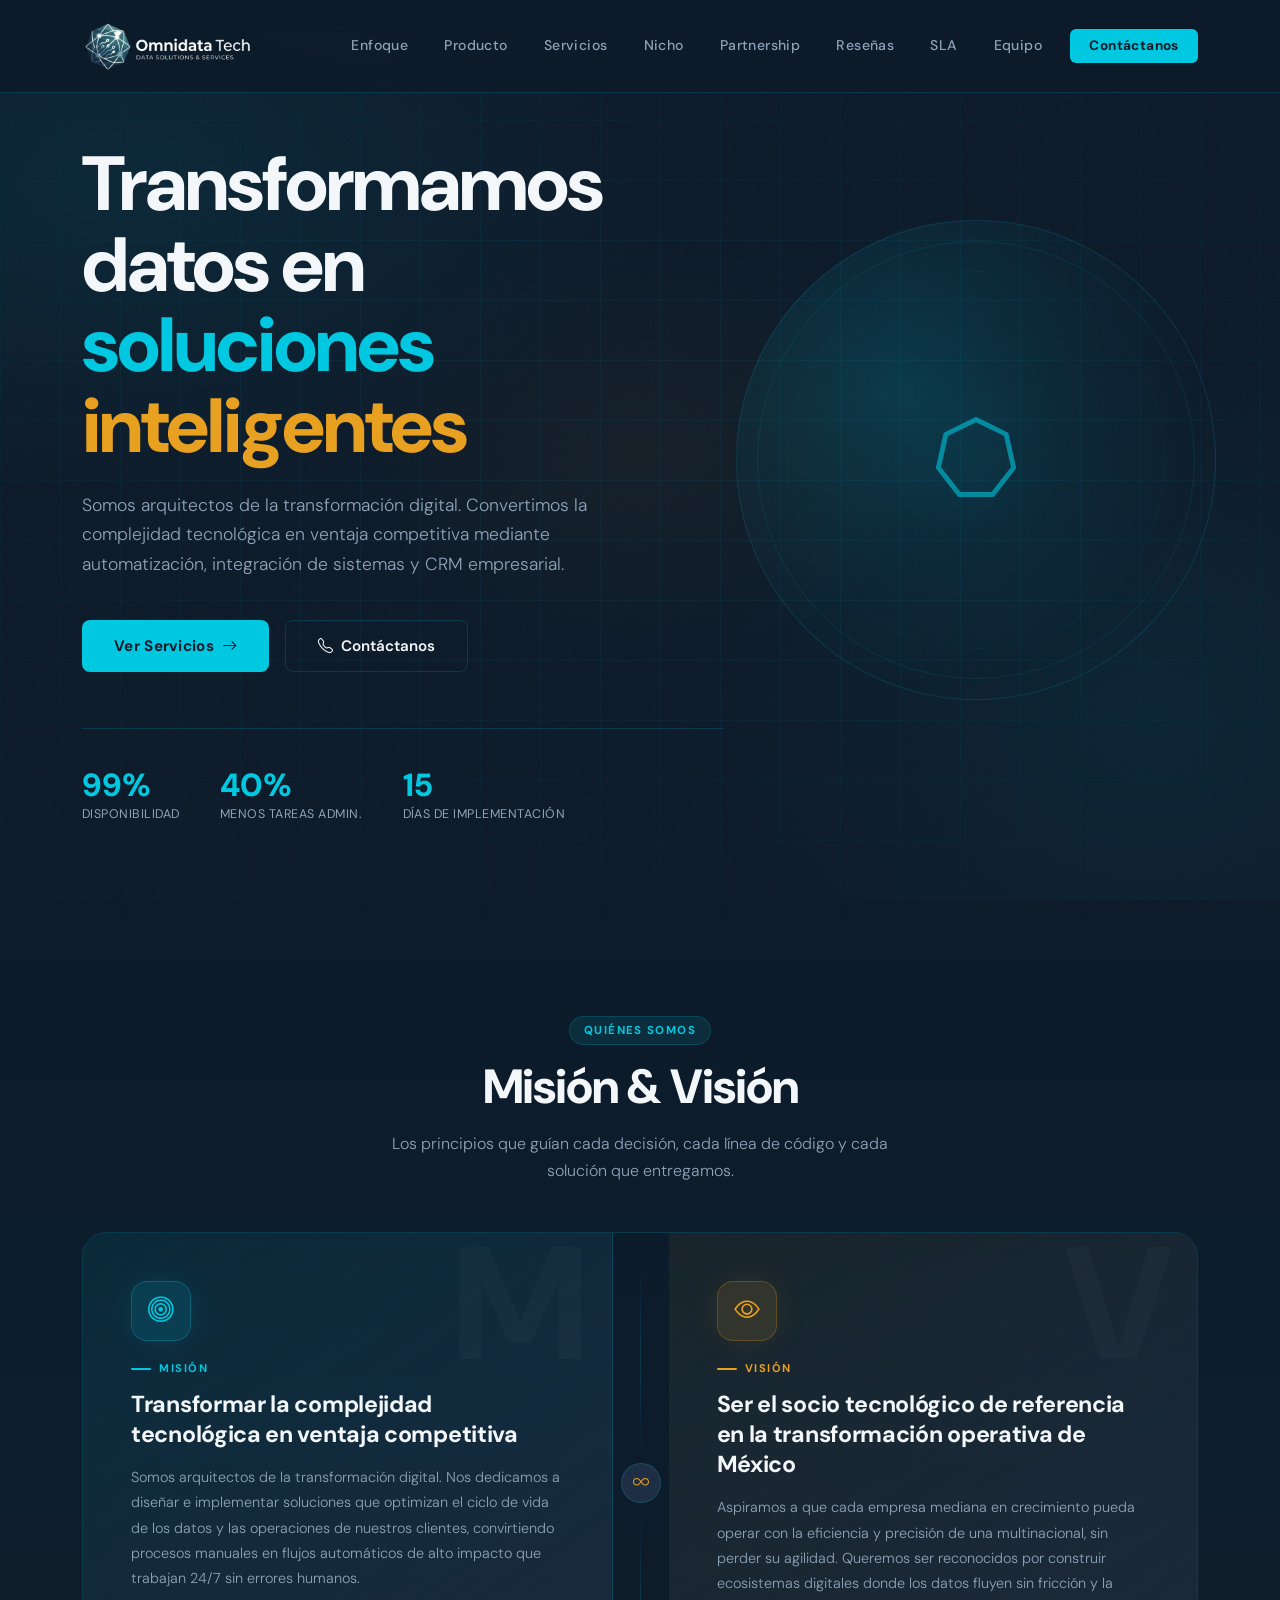
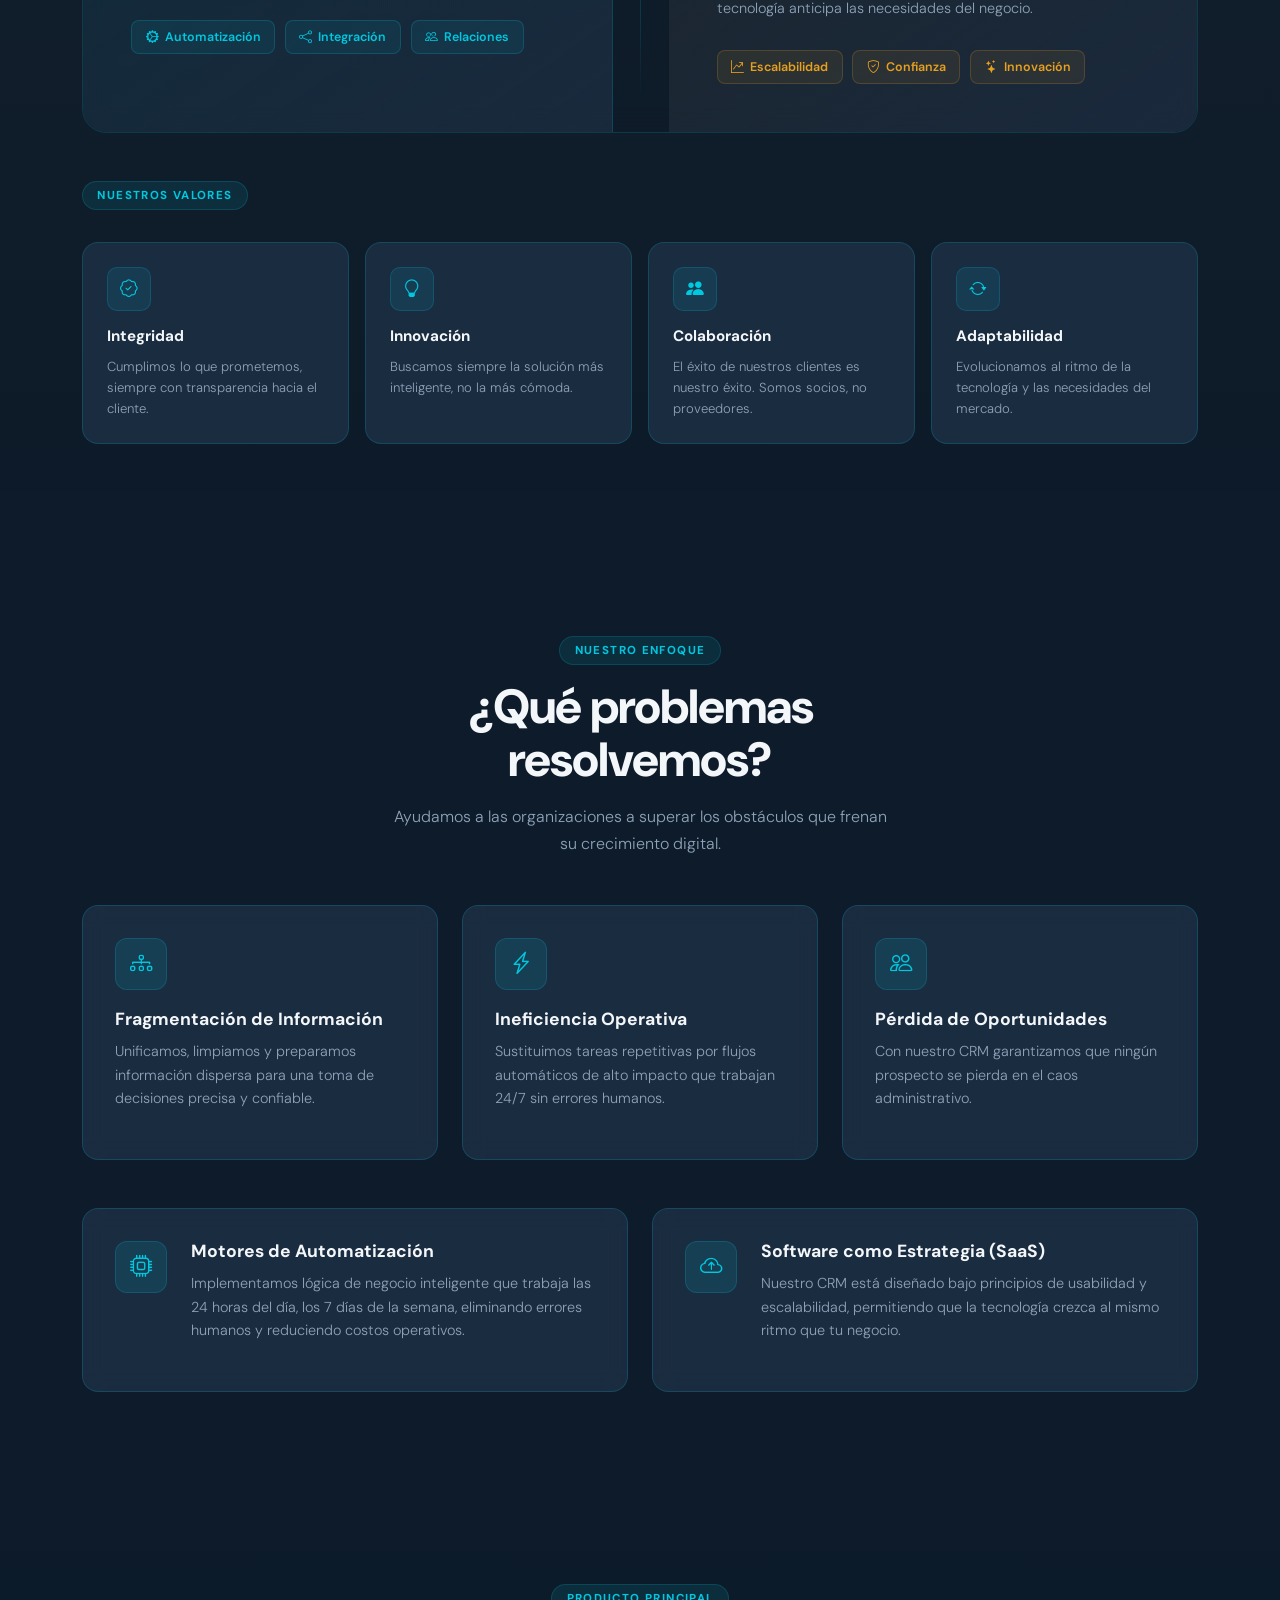
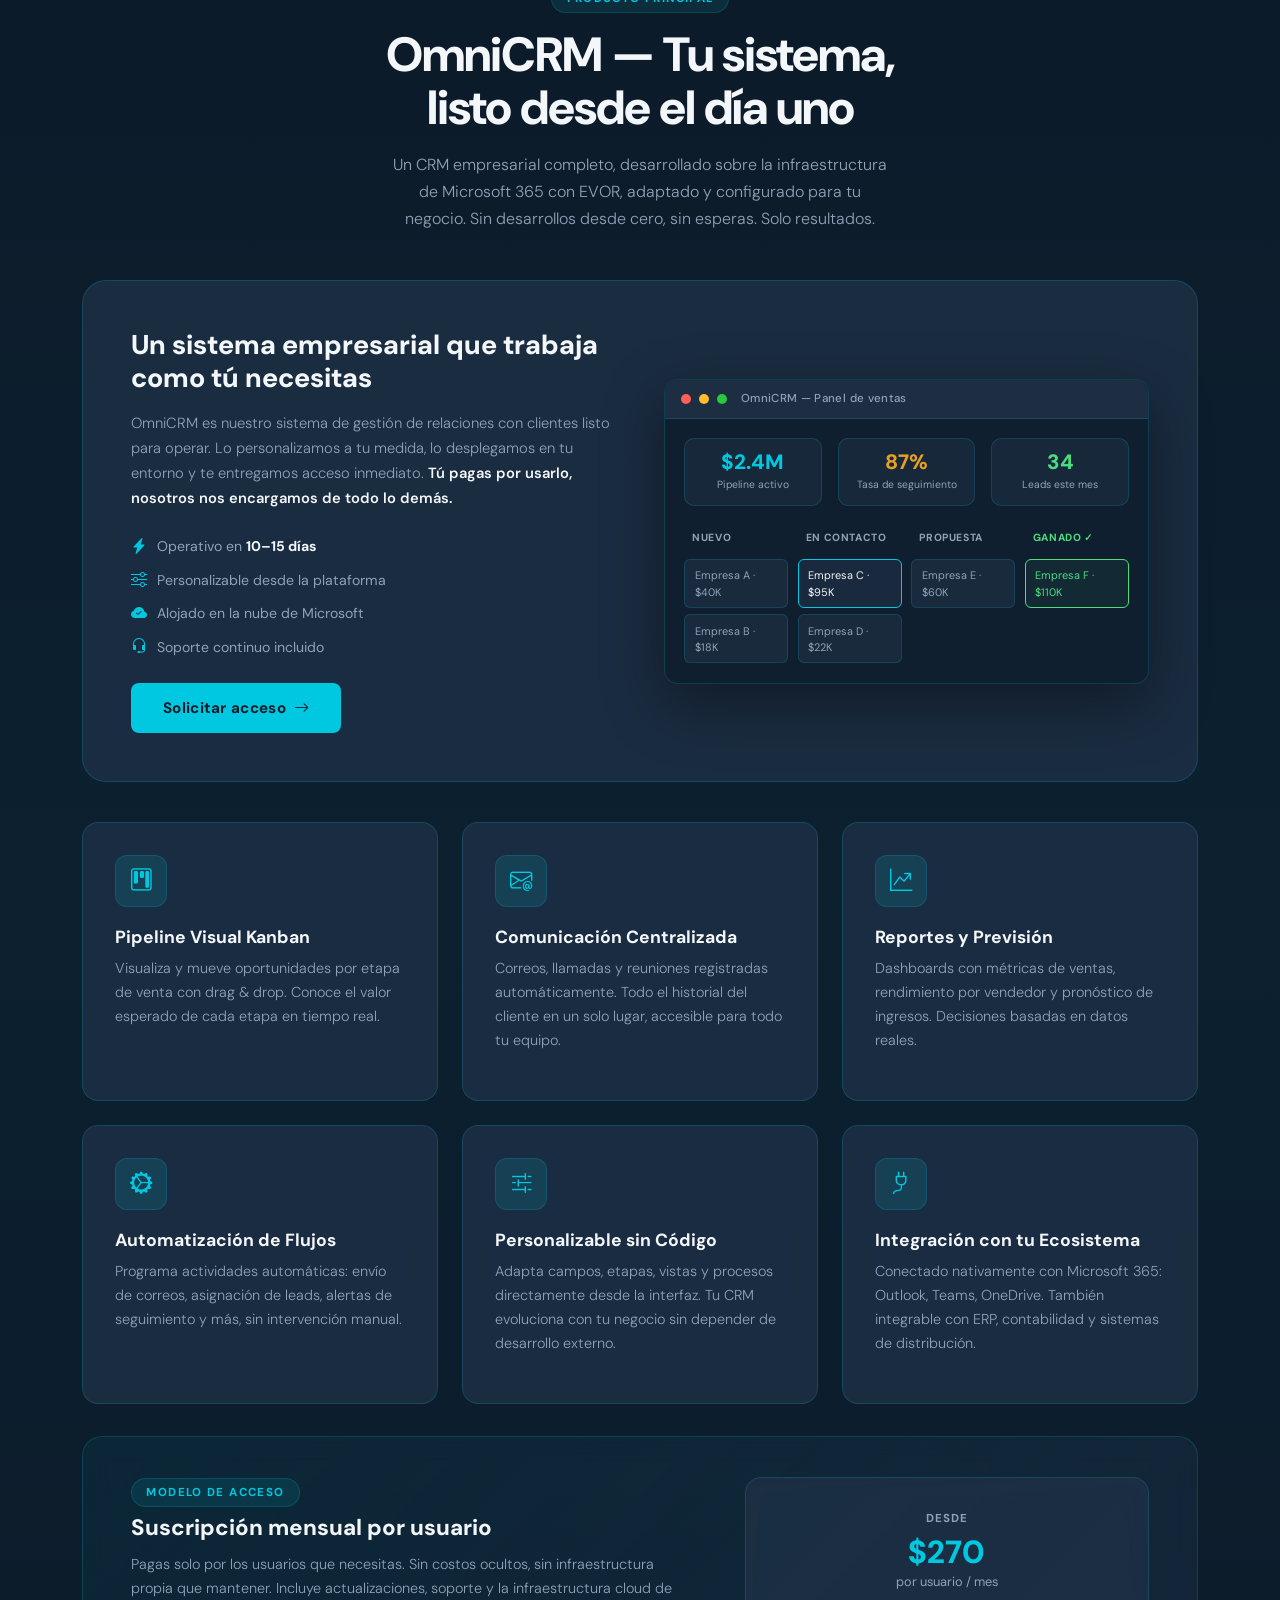
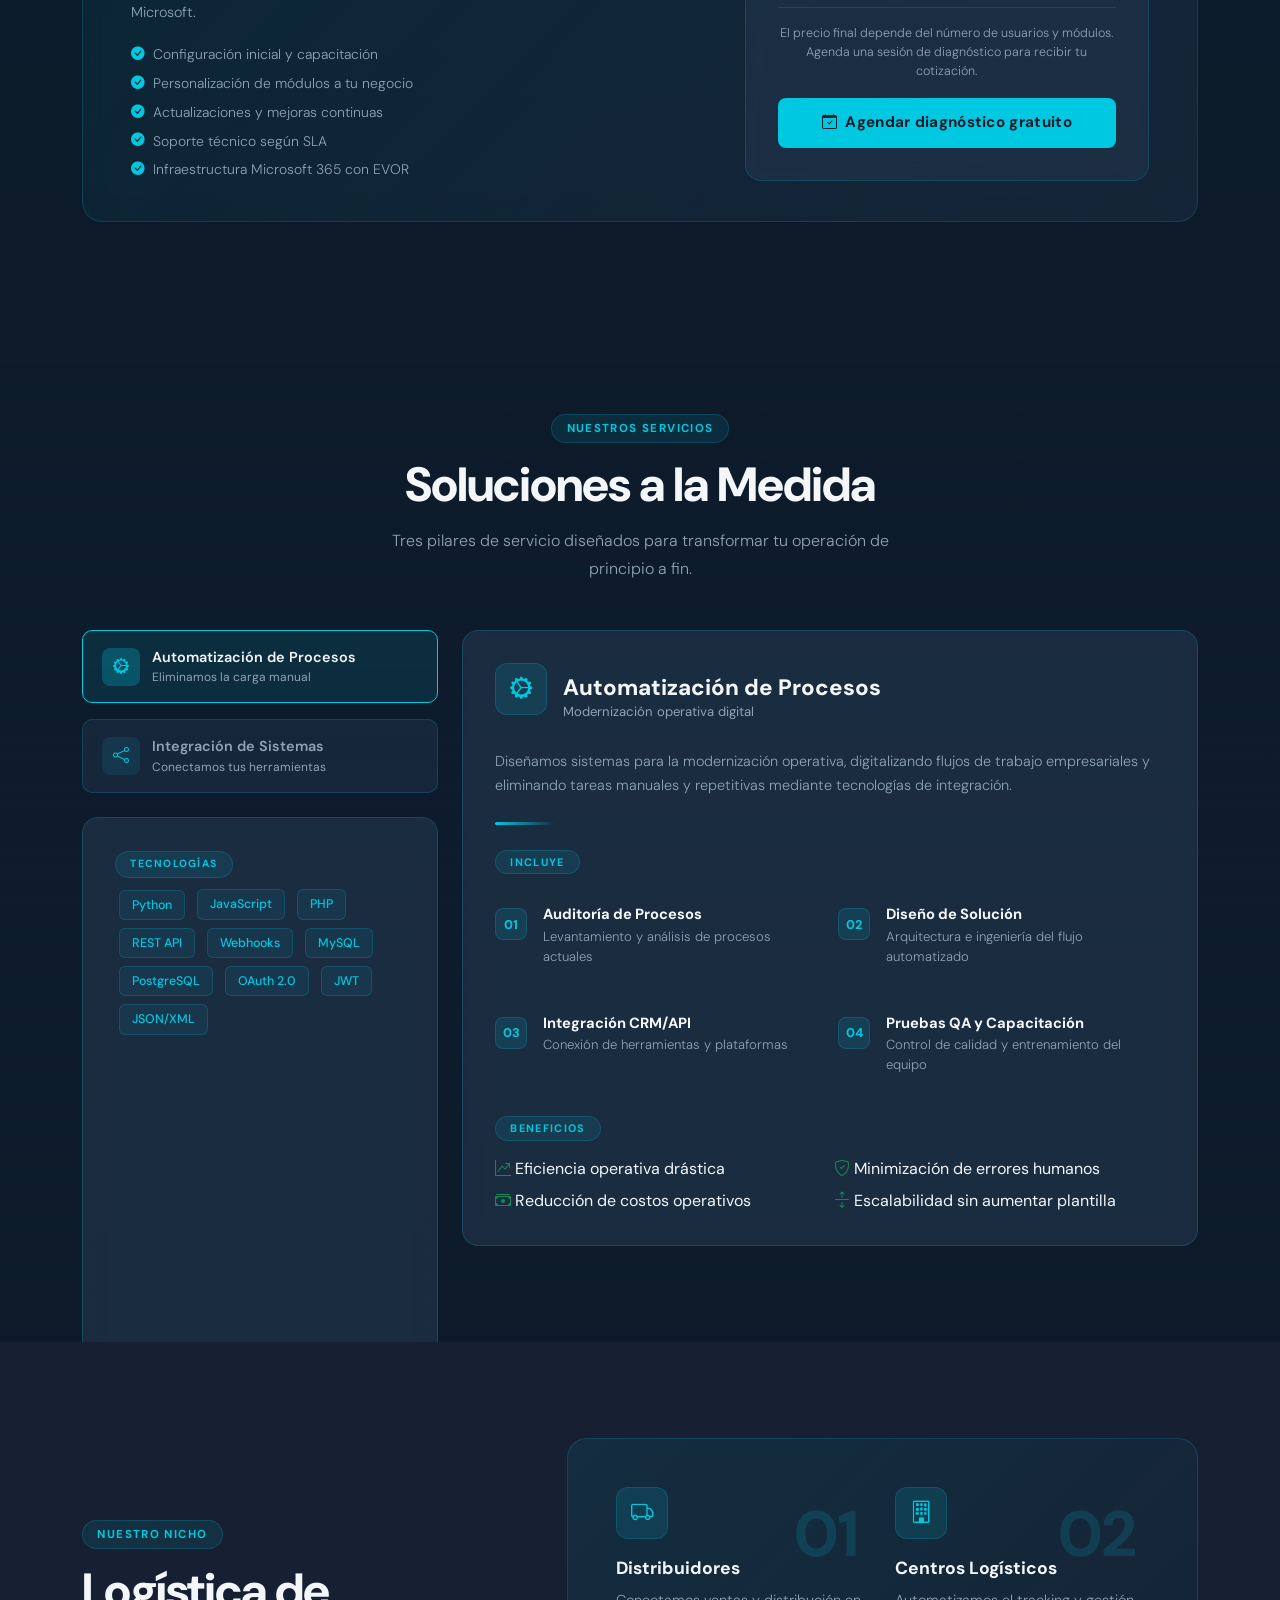
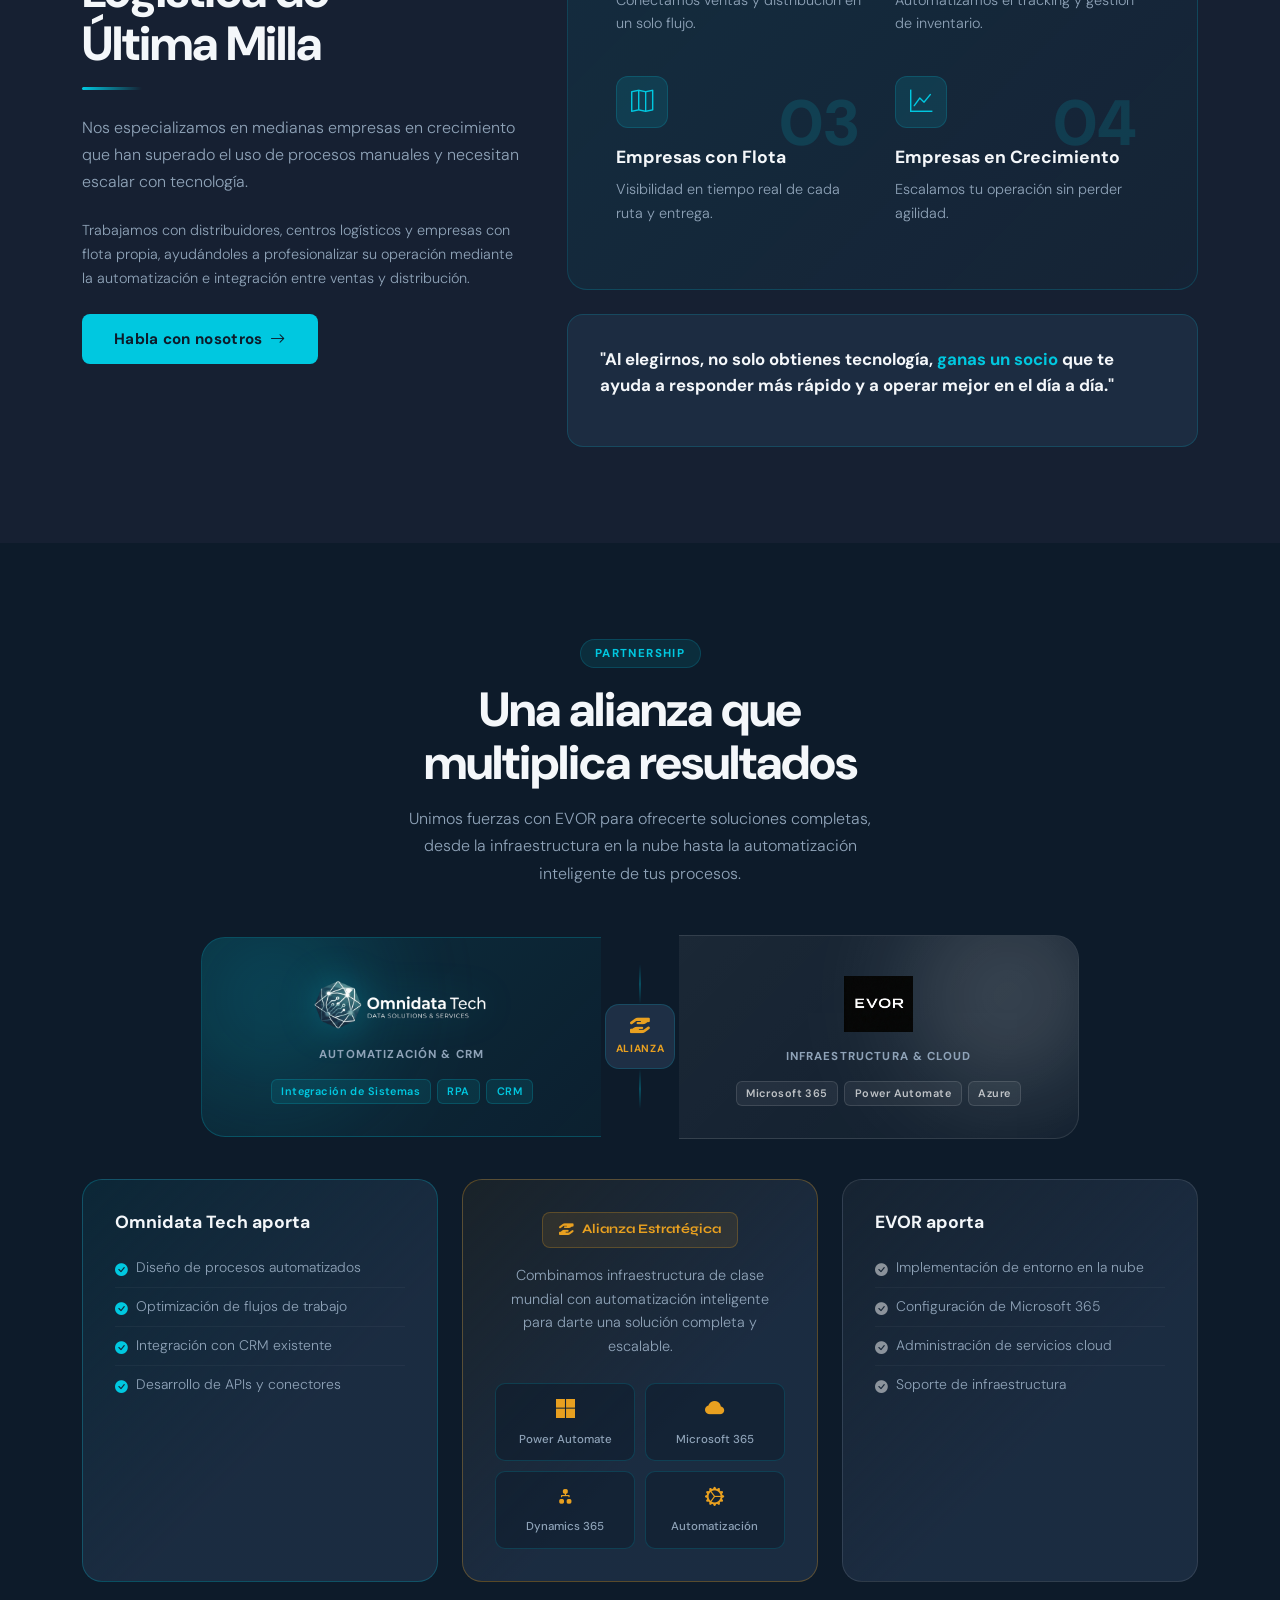
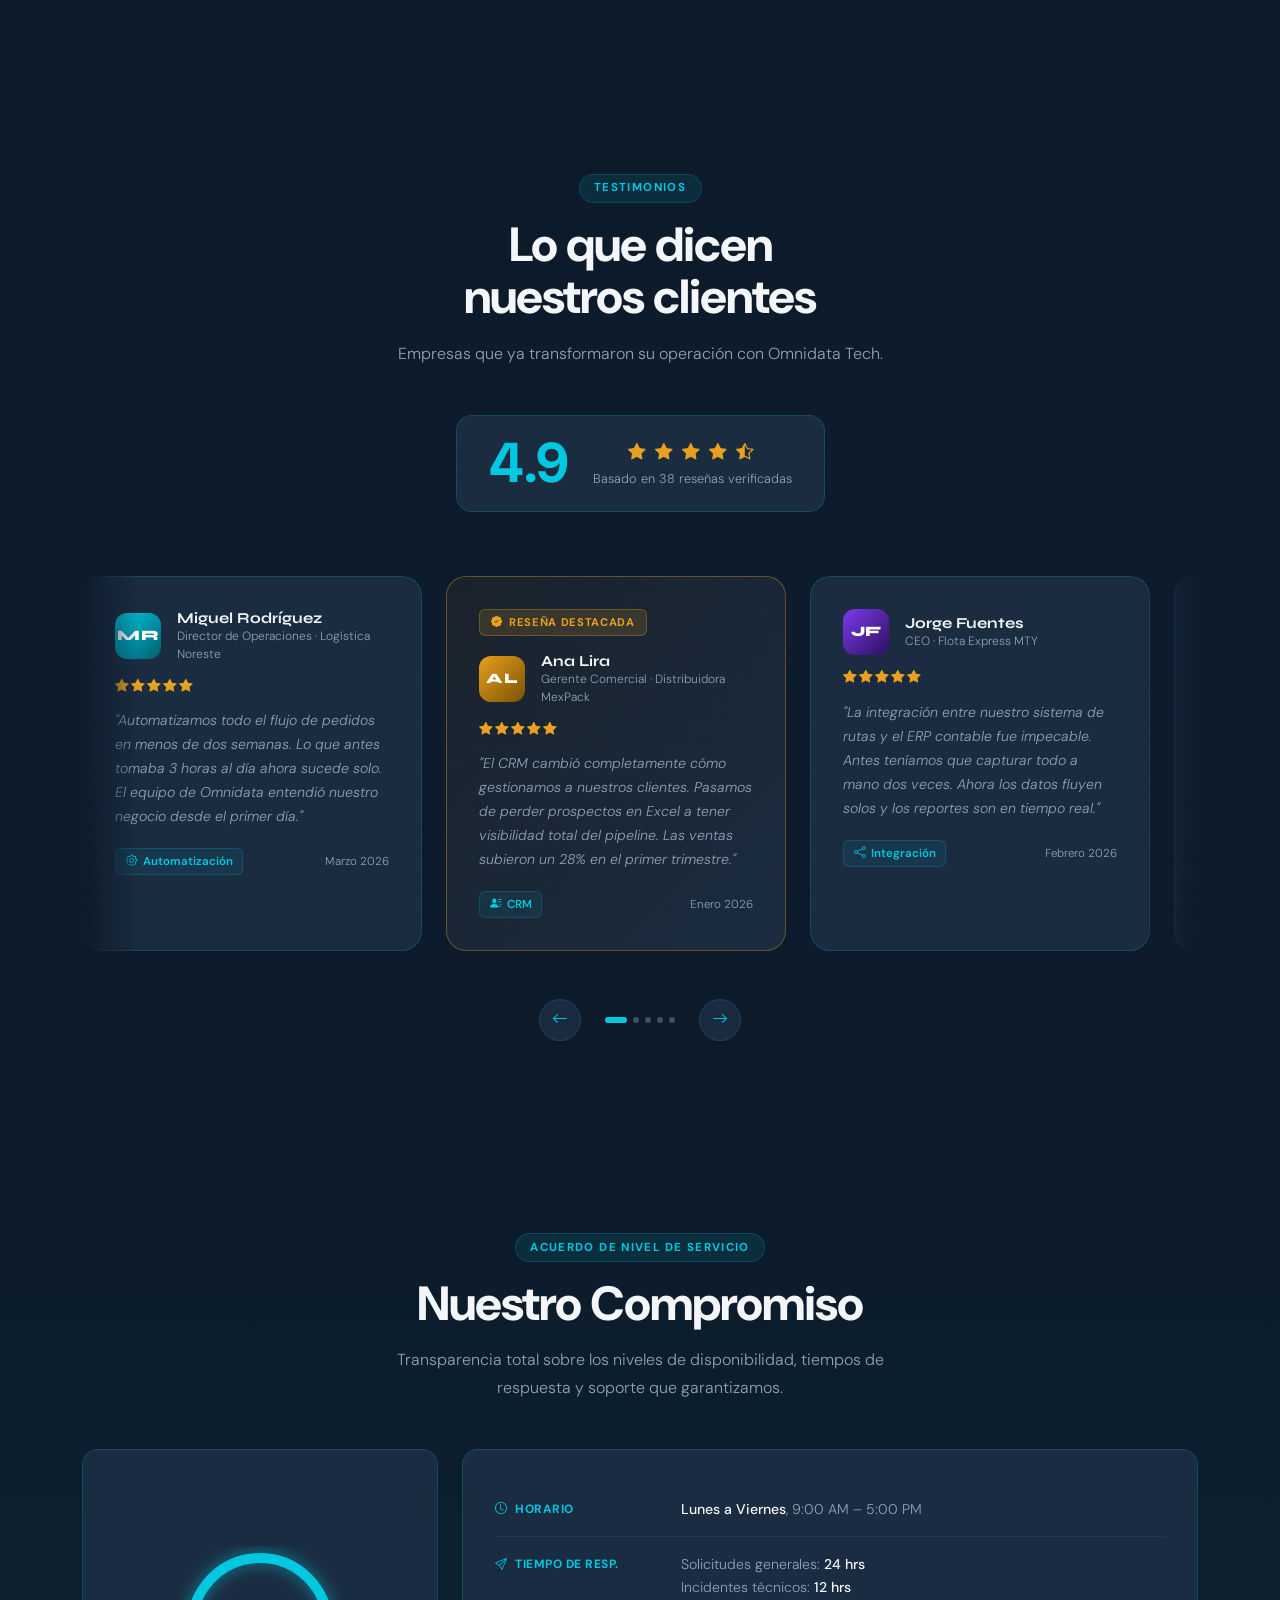
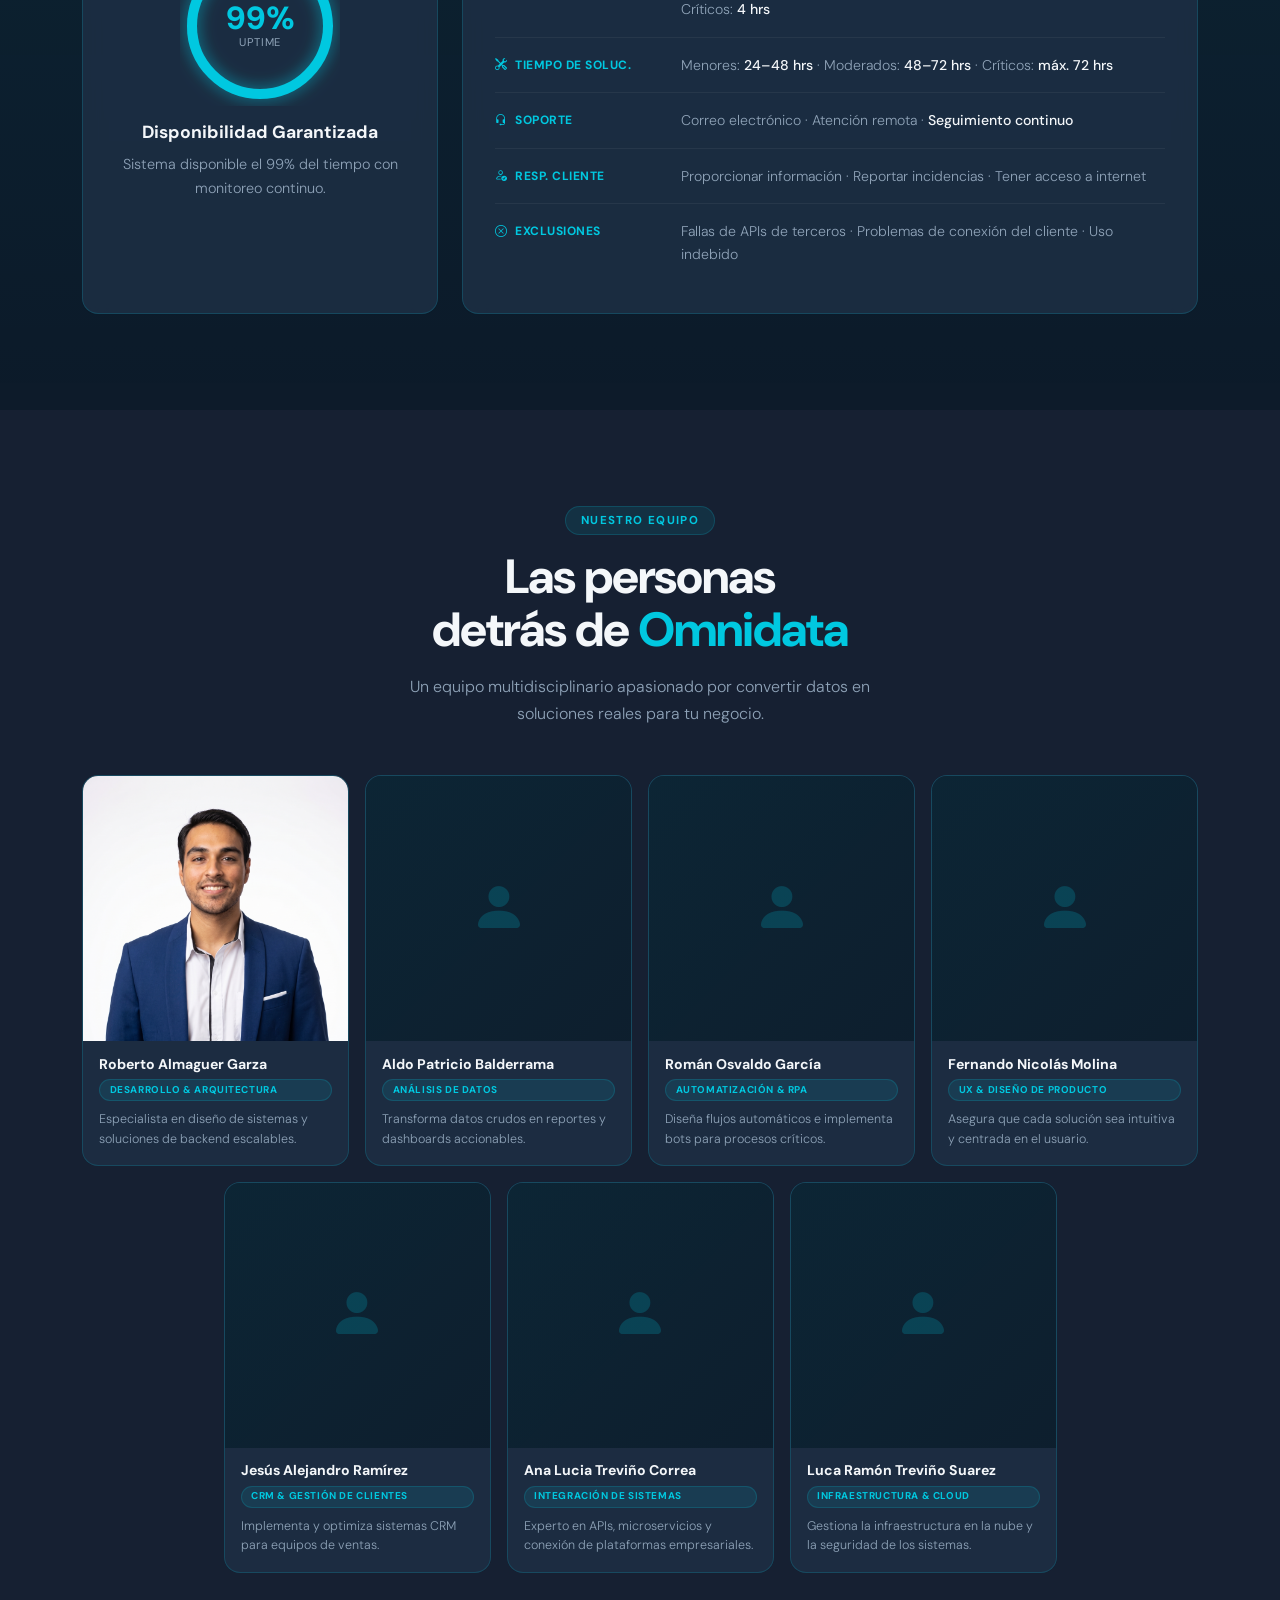
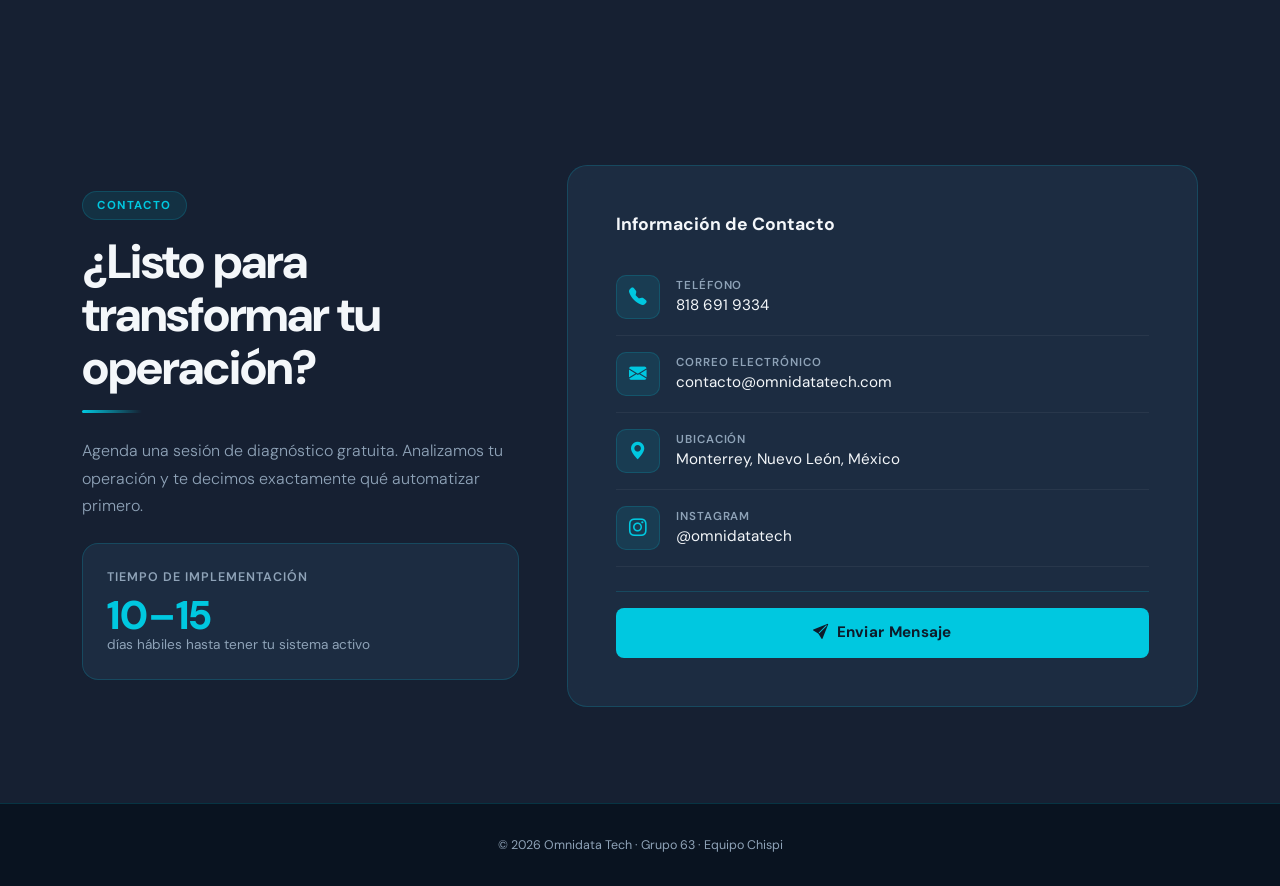
==== commit d72ff166: "creo q me gusta mas asi el producto" ====
--- a/index.html
+++ b/index.html
@@ -262,74 +262,175 @@
 <!-- PRODUCTO: CRM -->
 <section id="producto">
   <div class="container">
+
+    <!-- Header -->
     <div class="text-center mb-5 reveal">
       <div class="section-tag">Producto Principal</div>
-      <h2 class="section-title">CRM Empresarial</h2>
-      <p class="section-desc mx-auto">Software de gestión de relaciones con clientes diseñado para empresas que buscan escalar.</p>
-    </div>
-    <div class="product-big-card reveal">
-      <div class="product-header">
-        <div class="row align-items-center">
-          <div class="col-md-8">
-            <h3 class="section-title mb-2">Software Empresarial CRM</h3>
-            <p class="section-desc">Base de datos centralizada, gestión de contactos, automatización de ventas, reportes en tiempo real e integración con tus herramientas actuales.</p>
-          </div>
-          <div class="col-md-4 text-end">
-            <div style="font-size:6rem; color:rgba(0,200,224,0.15); line-height:1;">
-              <i class="bi bi-bar-chart-steps"></i>
-            </div>
-          </div>
-        </div>
-      </div>
-      <div class="product-body">
-        <div class="row g-4">
-          <div class="col-md-4">
-            <h6 class="section-tag mb-3" style="font-size:0.68rem;">Características Técnicas</h6>
-            <ul class="feature-list">
-              <li><i class="bi bi-check-circle-fill"></i> Base de datos centralizada de clientes</li>
-              <li><i class="bi bi-check-circle-fill"></i> Gestión de contactos y prospectos</li>
-              <li><i class="bi bi-check-circle-fill"></i> Automatización de ventas (pipeline)</li>
-              <li><i class="bi bi-check-circle-fill"></i> Acceso en la nube o instalación local</li>
-              <li><i class="bi bi-check-circle-fill"></i> Integración con correo electrónico</li>
-              <li><i class="bi bi-check-circle-fill"></i> Reportes y análisis en tiempo real</li>
-              <li><i class="bi bi-check-circle-fill"></i> Seguimiento de interacciones</li>
-              <li><i class="bi bi-check-circle-fill"></i> Seguridad de datos (roles y permisos)</li>
-              <li><i class="bi bi-check-circle-fill"></i> Integración con ERP y marketing</li>
-            </ul>
-          </div>
-          <div class="col-md-4">
-            <h6 class="section-tag mb-3" style="font-size:0.68rem;">Requisitos</h6>
-            <div class="req-box mb-3">
-              <div class="req-title">Hardware</div>
-              <div class="req-item"><i class="bi bi-circle-fill"></i> Computadora o dispositivo móvil</div>
-              <div class="req-item"><i class="bi bi-circle-fill"></i> Conexión a internet</div>
-            </div>
-            <div class="req-box mb-3">
-              <div class="req-title">Software</div>
-              <div class="req-item"><i class="bi bi-circle-fill"></i> Chrome, Edge o Firefox</div>
-              <div class="req-item"><i class="bi bi-circle-fill"></i> Windows, macOS, Android, iOS</div>
-            </div>
-            <div class="req-box">
-              <div class="req-title">Extras</div>
-              <div class="req-item"><i class="bi bi-circle-fill"></i> Cuenta de usuario</div>
-              <div class="req-item"><i class="bi bi-circle-fill"></i> Capacitación incluida</div>
-            </div>
-          </div>
-          <div class="col-md-4">
-            <h6 class="section-tag mb-3" style="font-size:0.68rem;">Ventajas</h6>
-            <div class="mb-1"><div class="pros-cons-badge badge-pro"><i class="bi bi-check text-success"></i> Mejora la relación con clientes</div></div>
-            <div class="mb-1"><div class="pros-cons-badge badge-pro"><i class="bi bi-check text-success"></i> Centraliza la información</div></div>
-            <div class="mb-1"><div class="pros-cons-badge badge-pro"><i class="bi bi-check text-success"></i> Aumenta la productividad</div></div>
-            <div class="mb-1"><div class="pros-cons-badge badge-pro"><i class="bi bi-check text-success"></i> Automatiza procesos repetitivos</div></div>
-            <div class="mb-1"><div class="pros-cons-badge badge-pro"><i class="bi bi-check text-success"></i> Incrementa las ventas</div></div>
-            <h6 class="section-tag mt-4 mb-3" style="font-size:0.68rem;">Consideraciones</h6>
-            <div class="mb-1"><div class="pros-cons-badge badge-con"><i class="bi bi-exclamation"></i> Requiere capacitación inicial</div></div>
-            <div class="mb-1"><div class="pros-cons-badge badge-con"><i class="bi bi-exclamation"></i> Implementación 10–15 días</div></div>
-            <div class="mb-1"><div class="pros-cons-badge badge-con"><i class="bi bi-exclamation"></i> Depende de conexión a internet</div></div>
-          </div>
-        </div>
-      </div>
-    </div>
+      <h2 class="section-title">OmniCRM — Tu sistema,<br>listo desde el día uno</h2>
+      <p class="section-desc mx-auto">Un CRM empresarial completo, desarrollado sobre la infraestructura de Microsoft 365 con EVOR, adaptado y configurado para tu negocio. Sin desarrollos desde cero, sin esperas. Solo resultados.</p>
+    </div>
+
+    <!-- Hero del producto -->
+    <div class="crm-hero reveal reveal-delay-1">
+      <div class="crm-hero-left">
+        <h3 class="crm-hero-title">Un sistema empresarial que trabaja como tú necesitas</h3>
+        <p class="crm-hero-desc">OmniCRM es nuestro sistema de gestión de relaciones con clientes listo para operar. Lo personalizamos a tu medida, lo desplegamos en tu entorno y te entregamos acceso inmediato. <strong>Tú pagas por usarlo, nosotros nos encargamos de todo lo demás.</strong></p>
+
+        <div class="crm-features-quick">
+          <div class="cfq-item">
+            <i class="bi bi-lightning-charge-fill"></i>
+            <span>Operativo en <strong>10–15 días</strong></span>
+          </div>
+          <div class="cfq-item">
+            <i class="bi bi-sliders"></i>
+            <span>Personalizable desde la plataforma</span>
+          </div>
+          <div class="cfq-item">
+            <i class="bi bi-cloud-check-fill"></i>
+            <span>Alojado en la nube de Microsoft</span>
+          </div>
+          <div class="cfq-item">
+            <i class="bi bi-headset"></i>
+            <span>Soporte continuo incluido</span>
+          </div>
+        </div>
+
+        <a href="#contacto" class="btn-primary-custom mt-4" style="width:fit-content;">
+          Solicitar acceso <i class="bi bi-arrow-right"></i>
+        </a>
+      </div>
+
+      <div class="crm-hero-right">
+        <!-- Dashboard mockup -->
+        <div class="crm-dashboard">
+          <div class="crm-dash-bar">
+            <div class="crm-dash-dot" style="background:#ff5f57;"></div>
+            <div class="crm-dash-dot" style="background:#febc2e;"></div>
+            <div class="crm-dash-dot" style="background:#28c840;"></div>
+            <span class="crm-dash-title">OmniCRM — Panel de ventas</span>
+          </div>
+          <div class="crm-dash-body">
+            <!-- KPIs -->
+            <div class="crm-kpis">
+              <div class="crm-kpi">
+                <div class="crm-kpi-val" style="color:var(--cyan);">$2.4M</div>
+                <div class="crm-kpi-label">Pipeline activo</div>
+              </div>
+              <div class="crm-kpi">
+                <div class="crm-kpi-val" style="color:var(--gold);">87%</div>
+                <div class="crm-kpi-label">Tasa de seguimiento</div>
+              </div>
+              <div class="crm-kpi">
+                <div class="crm-kpi-val" style="color:#4ade80;">34</div>
+                <div class="crm-kpi-label">Leads este mes</div>
+              </div>
+            </div>
+            <!-- Pipeline kanban simplificado -->
+            <div class="crm-kanban">
+              <div class="crm-col">
+                <div class="crm-col-head">Nuevo</div>
+                <div class="crm-card">Empresa A · $40K</div>
+                <div class="crm-card">Empresa B · $18K</div>
+              </div>
+              <div class="crm-col">
+                <div class="crm-col-head">En contacto</div>
+                <div class="crm-card crm-card--active">Empresa C · $95K</div>
+                <div class="crm-card">Empresa D · $22K</div>
+              </div>
+              <div class="crm-col">
+                <div class="crm-col-head">Propuesta</div>
+                <div class="crm-card">Empresa E · $60K</div>
+              </div>
+              <div class="crm-col">
+                <div class="crm-col-head crm-col-head--won">Ganado ✓</div>
+                <div class="crm-card crm-card--won">Empresa F · $110K</div>
+              </div>
+            </div>
+          </div>
+        </div>
+      </div>
+    </div>
+
+    <!-- Características en grid -->
+    <div class="row g-4 mt-3 reveal reveal-delay-2">
+
+      <div class="col-md-4">
+        <div class="glass-card crm-feat-card">
+          <div class="card-icon"><i class="bi bi-kanban"></i></div>
+          <h5 class="card-title-sm">Pipeline Visual Kanban</h5>
+          <p class="card-text-sm">Visualiza y mueve oportunidades por etapa de venta con drag & drop. Conoce el valor esperado de cada etapa en tiempo real.</p>
+        </div>
+      </div>
+
+      <div class="col-md-4">
+        <div class="glass-card crm-feat-card">
+          <div class="card-icon"><i class="bi bi-envelope-at"></i></div>
+          <h5 class="card-title-sm">Comunicación Centralizada</h5>
+          <p class="card-text-sm">Correos, llamadas y reuniones registradas automáticamente. Todo el historial del cliente en un solo lugar, accesible para todo tu equipo.</p>
+        </div>
+      </div>
+
+      <div class="col-md-4">
+        <div class="glass-card crm-feat-card">
+          <div class="card-icon"><i class="bi bi-graph-up-arrow"></i></div>
+          <h5 class="card-title-sm">Reportes y Previsión</h5>
+          <p class="card-text-sm">Dashboards con métricas de ventas, rendimiento por vendedor y pronóstico de ingresos. Decisiones basadas en datos reales.</p>
+        </div>
+      </div>
+
+      <div class="col-md-4">
+        <div class="glass-card crm-feat-card">
+          <div class="card-icon"><i class="bi bi-gear-wide-connected"></i></div>
+          <h5 class="card-title-sm">Automatización de Flujos</h5>
+          <p class="card-text-sm">Programa actividades automáticas: envío de correos, asignación de leads, alertas de seguimiento y más, sin intervención manual.</p>
+        </div>
+      </div>
+
+      <div class="col-md-4">
+        <div class="glass-card crm-feat-card">
+          <div class="card-icon"><i class="bi bi-sliders2"></i></div>
+          <h5 class="card-title-sm">Personalizable sin Código</h5>
+          <p class="card-text-sm">Adapta campos, etapas, vistas y procesos directamente desde la interfaz. Tu CRM evoluciona con tu negocio sin depender de desarrollo externo.</p>
+        </div>
+      </div>
+
+      <div class="col-md-4">
+        <div class="glass-card crm-feat-card">
+          <div class="card-icon"><i class="bi bi-plug"></i></div>
+          <h5 class="card-title-sm">Integración con tu Ecosistema</h5>
+          <p class="card-text-sm">Conectado nativamente con Microsoft 365: Outlook, Teams, OneDrive. También integrable con ERP, contabilidad y sistemas de distribución.</p>
+        </div>
+      </div>
+
+    </div>
+
+    <!-- Modelo de suscripción -->
+    <div class="crm-pricing reveal reveal-delay-3">
+      <div class="crm-pricing-left">
+        <div class="section-tag mb-2">Modelo de acceso</div>
+        <h4 style="font-weight:800;font-size:1.4rem;margin-bottom:0.75rem;">Suscripción mensual por usuario</h4>
+        <p class="card-text-sm">Pagas solo por los usuarios que necesitas. Sin costos ocultos, sin infraestructura propia que mantener. Incluye actualizaciones, soporte y la infraestructura cloud de Microsoft.</p>
+        <div class="crm-includes">
+          <div class="crm-inc-item"><i class="bi bi-check-circle-fill"></i> Configuración inicial y capacitación</div>
+          <div class="crm-inc-item"><i class="bi bi-check-circle-fill"></i> Personalización de módulos a tu negocio</div>
+          <div class="crm-inc-item"><i class="bi bi-check-circle-fill"></i> Actualizaciones y mejoras continuas</div>
+          <div class="crm-inc-item"><i class="bi bi-check-circle-fill"></i> Soporte técnico según SLA</div>
+          <div class="crm-inc-item"><i class="bi bi-check-circle-fill"></i> Infraestructura Microsoft 365 con EVOR</div>
+        </div>
+      </div>
+      <div class="crm-pricing-right">
+        <div class="crm-price-card">
+          <div class="crm-price-tag">Desde</div>
+          <div class="crm-price-num">$<span>270</span></div>
+          <div class="crm-price-period">por usuario / mes</div>
+          <div class="crm-price-note">El precio final depende del número de usuarios y módulos. Agenda una sesión de diagnóstico para recibir tu cotización.</div>
+          <a href="#contacto" class="btn-primary-custom w-100 justify-content-center mt-3">
+            <i class="bi bi-calendar-check"></i> Agendar diagnóstico gratuito
+          </a>
+        </div>
+      </div>
+    </div>
+
   </div>
 </section>
 
--- a/style.css
+++ b/style.css
@@ -405,10 +405,10 @@
 
 #mision {
     background: linear-gradient(180deg,
-        transparent,
-        rgba(0, 200, 224, 0.025) 40%,
-        rgba(232, 160, 32, 0.02) 60%,
-        transparent);
+            transparent,
+            rgba(0, 200, 224, 0.025) 40%,
+            rgba(232, 160, 32, 0.02) 60%,
+            transparent);
 }
 
 /* ── GRID PRINCIPAL ─────────────────────────────────────────── */
@@ -436,19 +436,24 @@
 
 .mv-card--mision {
     background: linear-gradient(145deg,
-        rgba(0, 200, 224, 0.08) 0%,
-        rgba(30, 47, 69, 0.7) 100%);
+            rgba(0, 200, 224, 0.08) 0%,
+            rgba(30, 47, 69, 0.7) 100%);
     border-right: 1px solid var(--border);
 }
 
 .mv-card--vision {
     background: linear-gradient(145deg,
-        rgba(232, 160, 32, 0.06) 0%,
-        rgba(30, 47, 69, 0.7) 100%);
-}
-
-.mv-card--mision:hover  { background: linear-gradient(145deg, rgba(0,200,224,0.12) 0%, rgba(30,47,69,0.8) 100%); }
-.mv-card--vision:hover  { background: linear-gradient(145deg, rgba(232,160,32,0.10) 0%, rgba(30,47,69,0.8) 100%); }
+            rgba(232, 160, 32, 0.06) 0%,
+            rgba(30, 47, 69, 0.7) 100%);
+}
+
+.mv-card--mision:hover {
+    background: linear-gradient(145deg, rgba(0, 200, 224, 0.12) 0%, rgba(30, 47, 69, 0.8) 100%);
+}
+
+.mv-card--vision:hover {
+    background: linear-gradient(145deg, rgba(232, 160, 32, 0.10) 0%, rgba(30, 47, 69, 0.8) 100%);
+}
 
 /* Letra gigante de fondo */
 .mv-bg-num {
@@ -465,8 +470,13 @@
     transition: color 0.4s;
 }
 
-.mv-card--mision:hover .mv-bg-num { color: rgba(0, 200, 224, 0.05); }
-.mv-card--vision:hover .mv-bg-num { color: rgba(232, 160, 32, 0.05); }
+.mv-card--mision:hover .mv-bg-num {
+    color: rgba(0, 200, 224, 0.05);
+}
+
+.mv-card--vision:hover .mv-bg-num {
+    color: rgba(232, 160, 32, 0.05);
+}
 
 /* Contenido */
 .mv-card-inner {
@@ -522,8 +532,13 @@
     border-radius: 2px;
 }
 
-.mv-label--gold { color: var(--gold); }
-.mv-label--gold::before { background: var(--gold); }
+.mv-label--gold {
+    color: var(--gold);
+}
+
+.mv-label--gold::before {
+    background: var(--gold);
+}
 
 /* Título */
 .mv-title {
@@ -571,7 +586,9 @@
     border-color: var(--cyan);
 }
 
-.mv-pillar i { font-size: 0.8rem; }
+.mv-pillar i {
+    font-size: 0.8rem;
+}
 
 .mv-pillar--gold {
     background: rgba(232, 160, 32, 0.08);
@@ -621,8 +638,13 @@
 }
 
 @keyframes mvRotate {
-    from { transform: rotate(0deg); }
-    to   { transform: rotate(360deg); }
+    from {
+        transform: rotate(0deg);
+    }
+
+    to {
+        transform: rotate(360deg);
+    }
 }
 
 /* ── VALORES ────────────────────────────────────────────────── */
@@ -645,7 +667,9 @@
 .valor-card::before {
     content: '';
     position: absolute;
-    top: 0; left: 0; right: 0;
+    top: 0;
+    left: 0;
+    right: 0;
     height: 2px;
     background: linear-gradient(90deg, var(--cyan), transparent);
     opacity: 0;
@@ -658,7 +682,9 @@
     box-shadow: 0 16px 40px rgba(0, 200, 224, 0.1);
 }
 
-.valor-card:hover::before { opacity: 1; }
+.valor-card:hover::before {
+    opacity: 1;
+}
 
 .valor-icon {
     width: 44px;
@@ -734,125 +760,367 @@
 }
 
 @media (max-width: 576px) {
-    .mv-pillars { gap: 0.4rem; }
-    .mv-pillar  { font-size: 0.72rem; padding: 0.3rem 0.65rem; }
+    .mv-pillars {
+        gap: 0.4rem;
+    }
+
+    .mv-pillar {
+        font-size: 0.72rem;
+        padding: 0.3rem 0.65rem;
+    }
 }
 
 /* PRODUCT SECTION */
+/* ══════════════════════════════════════════════════════════════
+   SECCIÓN PRODUCTO REDISEÑADA — pegar al final de style.css
+   Reemplaza los estilos viejos de #producto, .product-big-card,
+   .product-header, .product-body y .badge-crm
+══════════════════════════════════════════════════════════════ */
+
 #producto {
     background: linear-gradient(180deg, transparent, rgba(0, 200, 224, 0.03), transparent);
 }
 
-.product-big-card {
+/* ── HERO ──────────────────────────────────────────────────── */
+.crm-hero {
+    display: flex;
+    gap: 3rem;
+    align-items: center;
     background: var(--card-bg);
     border: 1px solid var(--border);
+    border-radius: 24px;
+    padding: 3rem;
+    backdrop-filter: blur(12px);
+    margin-bottom: 1rem;
+}
+
+.crm-hero-left {
+    flex: 1;
+    min-width: 0;
+}
+
+.crm-hero-right {
+    flex: 1;
+    min-width: 0;
+}
+
+/* Badges */
+.crm-badge-wrap {
+    display: flex;
+    gap: 0.5rem;
+    flex-wrap: wrap;
+    margin-bottom: 1.2rem;
+}
+
+.crm-badge {
+    display: inline-flex;
+    align-items: center;
+    gap: 6px;
+    background: rgba(0, 200, 224, 0.1);
+    border: 1px solid rgba(0, 200, 224, 0.25);
+    color: var(--cyan);
+    font-size: 0.72rem;
+    font-weight: 700;
+    letter-spacing: 0.06em;
+    border-radius: 100px;
+    padding: 0.3rem 0.85rem;
+}
+
+.crm-badge--gold {
+    background: rgba(232, 160, 32, 0.1);
+    border-color: rgba(232, 160, 32, 0.25);
+    color: var(--gold);
+}
+
+.crm-hero-title {
+    font-family: 'DM Sans', sans-serif;
+    font-size: clamp(1.3rem, 2.5vw, 1.7rem);
+    font-weight: 800;
+    line-height: 1.2;
+    margin-bottom: 1rem;
+    color: var(--white);
+}
+
+.crm-hero-desc {
+    font-size: 0.92rem;
+    color: var(--muted);
+    line-height: 1.7;
+    font-weight: 300;
+    margin-bottom: 1.5rem;
+}
+
+.crm-hero-desc strong {
+    color: var(--white);
+    font-weight: 600;
+}
+
+/* Quick features */
+.crm-features-quick {
+    display: flex;
+    flex-direction: column;
+    gap: 0.6rem;
+}
+
+.cfq-item {
+    display: flex;
+    align-items: center;
+    gap: 10px;
+    font-size: 0.88rem;
+    color: var(--muted);
+}
+
+.cfq-item i {
+    color: var(--cyan);
+    font-size: 1rem;
+    flex-shrink: 0;
+}
+
+.cfq-item strong {
+    color: var(--white);
+}
+
+/* ── DASHBOARD MOCKUP ──────────────────────────────────────── */
+.crm-dashboard {
+    background: rgba(13, 27, 42, 0.7);
+    border: 1px solid var(--border);
+    border-radius: 14px;
+    overflow: hidden;
+    box-shadow: 0 20px 60px rgba(0, 0, 0, 0.4);
+}
+
+.crm-dash-bar {
+    background: rgba(30, 47, 69, 0.9);
+    border-bottom: 1px solid var(--border);
+    padding: 0.65rem 1rem;
+    display: flex;
+    align-items: center;
+    gap: 8px;
+}
+
+.crm-dash-dot {
+    width: 10px;
+    height: 10px;
+    border-radius: 50%;
+}
+
+.crm-dash-title {
+    font-size: 0.72rem;
+    color: var(--muted);
+    margin-left: 6px;
+    font-weight: 500;
+    letter-spacing: 0.03em;
+}
+
+.crm-dash-body {
+    padding: 1.2rem;
+}
+
+/* KPIs */
+.crm-kpis {
+    display: flex;
+    gap: 1rem;
+    margin-bottom: 1.2rem;
+}
+
+.crm-kpi {
+    flex: 1;
+    background: rgba(30, 47, 69, 0.6);
+    border: 1px solid var(--border);
+    border-radius: 10px;
+    padding: 0.8rem;
+    text-align: center;
+}
+
+.crm-kpi-val {
+    font-family: 'DM Sans', sans-serif;
+    font-size: 1.3rem;
+    font-weight: 800;
+    line-height: 1;
+}
+
+.crm-kpi-label {
+    font-size: 0.65rem;
+    color: var(--muted);
+    margin-top: 4px;
+    font-weight: 400;
+}
+
+/* Kanban mini */
+.crm-kanban {
+    display: flex;
+    gap: 0.6rem;
+}
+
+.crm-col {
+    flex: 1;
+    display: flex;
+    flex-direction: column;
+    gap: 0.4rem;
+}
+
+.crm-col-head {
+    font-size: 0.65rem;
+    font-weight: 700;
+    letter-spacing: 0.06em;
+    text-transform: uppercase;
+    color: var(--muted);
+    padding: 0.3rem 0.5rem;
+    margin-bottom: 2px;
+}
+
+.crm-col-head--won {
+    color: #4ade80;
+}
+
+.crm-card {
+    background: rgba(30, 47, 69, 0.7);
+    border: 1px solid var(--border);
+    border-radius: 6px;
+    padding: 0.45rem 0.6rem;
+    font-size: 0.68rem;
+    color: var(--muted);
+    font-weight: 400;
+    transition: border-color 0.2s;
+}
+
+.crm-card--active {
+    border-color: var(--cyan);
+    color: var(--white);
+}
+
+.crm-card--won {
+    border-color: #4ade80;
+    color: #4ade80;
+    background: rgba(74, 222, 128, 0.06);
+}
+
+/* ── FEAT CARDS ────────────────────────────────────────────── */
+.crm-feat-card {
+    transition: border-color 0.3s, transform 0.3s, box-shadow 0.3s;
+}
+
+/* ── PRICING ───────────────────────────────────────────────── */
+.crm-pricing {
+    display: flex;
+    gap: 3rem;
+    align-items: center;
+    background: linear-gradient(135deg, rgba(0, 200, 224, 0.06), rgba(30, 47, 69, 0.5));
+    border: 1px solid var(--border);
     border-radius: 20px;
-    overflow: hidden;
+    padding: 2.5rem 3rem;
+    margin-top: 2rem;
     backdrop-filter: blur(12px);
 }
 
-.product-header {
-    background: linear-gradient(135deg, rgba(0, 200, 224, 0.12), rgba(0, 200, 224, 0.04));
-    border-bottom: 1px solid var(--border);
-    padding: 2.5rem;
-}
-
-.product-body {
-    padding: 2.5rem;
-}
-
-.badge-crm {
-    background: rgba(232, 160, 32, 0.15);
-    border: 1px solid rgba(232, 160, 32, 0.3);
-    color: var(--gold);
+.crm-pricing-left {
+    flex: 1.4;
+}
+
+.crm-pricing-right {
+    flex: 1;
+}
+
+.crm-includes {
+    display: flex;
+    flex-direction: column;
+    gap: 0.5rem;
+    margin-top: 1.2rem;
+}
+
+.crm-inc-item {
+    display: flex;
+    align-items: center;
+    gap: 8px;
+    font-size: 0.87rem;
+    color: var(--muted);
+    font-weight: 300;
+}
+
+.crm-inc-item i {
+    color: var(--cyan);
+    font-size: 0.85rem;
+    flex-shrink: 0;
+}
+
+.crm-price-card {
+    background: var(--card-bg);
+    border: 1px solid var(--border);
+    border-radius: 16px;
+    padding: 2rem;
+    text-align: center;
+    backdrop-filter: blur(10px);
+}
+
+.crm-price-tag {
     font-size: 0.72rem;
     font-weight: 700;
     letter-spacing: 0.1em;
     text-transform: uppercase;
-    border-radius: 6px;
-    padding: 0.25rem 0.7rem;
-    display: inline-block;
+    color: var(--muted);
+    margin-bottom: 0.5rem;
+}
+
+.crm-price-num {
+    font-family: 'DM Sans', sans-serif;
+    font-size: 2rem;
+    font-weight: 800;
+    color: var(--cyan);
+    line-height: 1;
+    margin-bottom: 0.25rem;
+}
+
+.crm-price-num span {
+    font-size: 2rem;
+}
+
+.crm-price-period {
+    font-size: 0.8rem;
+    color: var(--muted);
     margin-bottom: 1rem;
 }
 
-.feature-list {
-    list-style: none;
-    padding: 0;
-}
-
-.feature-list li {
-    display: flex;
-    align-items: flex-start;
-    gap: 10px;
-    padding: 0.55rem 0;
-    border-bottom: 1px solid rgba(255, 255, 255, 0.05);
-    font-size: 0.9rem;
-    color: var(--muted);
-}
-
-.feature-list li:last-child {
-    border-bottom: none;
-}
-
-.feature-list li i {
-    color: var(--cyan);
-    margin-top: 2px;
-    flex-shrink: 0;
-}
-
-.req-box {
-    background: rgba(13, 27, 42, 0.6);
-    border: 1px solid var(--border);
-    border-radius: 12px;
-    padding: 1.2rem 1.5rem;
-}
-
-.req-title {
-    font-size: 0.72rem;
-    font-weight: 700;
-    letter-spacing: 0.1em;
-    text-transform: uppercase;
-    color: var(--cyan);
-    margin-bottom: 0.8rem;
-}
-
-.req-item {
-    font-size: 0.85rem;
-    color: var(--muted);
-    display: flex;
-    align-items: center;
-    gap: 6px;
-    margin-bottom: 0.4rem;
-}
-
-.req-item i {
-    font-size: 0.7rem;
-    color: var(--cyan);
-}
-
-/* PROS/CONS */
-.pros-cons-badge {
-    display: inline-flex;
-    align-items: center;
-    gap: 6px;
-    border-radius: 8px;
-    padding: 0.4rem 0.9rem;
-    font-size: 0.83rem;
-    font-weight: 500;
-    margin-bottom: 0.5rem;
-    width: 100%;
-}
-
-.badge-pro {
-    background: rgba(0, 200, 224, 0.08);
-    border: 1px solid rgba(0, 200, 224, 0.15);
-    color: var(--white);
-}
-
-.badge-con {
-    background: rgba(255, 80, 80, 0.06);
-    border: 1px solid rgba(255, 80, 80, 0.12);
-    color: #ff8080;
+.crm-price-note {
+    font-size: 0.78rem;
+    color: var(--muted);
+    line-height: 1.55;
+    font-weight: 300;
+    border-top: 1px solid var(--border);
+    padding-top: 1rem;
+    margin-top: 0.5rem;
+}
+
+/* ── RESPONSIVE ────────────────────────────────────────────── */
+@media (max-width: 991px) {
+    .crm-hero {
+        flex-direction: column;
+    }
+
+    .crm-pricing {
+        flex-direction: column;
+        gap: 2rem;
+    }
+
+    .crm-pricing-right {
+        width: 100%;
+    }
+}
+
+@media (max-width: 576px) {
+    .crm-hero {
+        padding: 1.5rem;
+    }
+
+    .crm-pricing {
+        padding: 1.5rem;
+    }
+
+    .crm-kanban {
+        display: none;
+    }
+
+    .crm-kpis {
+        gap: 0.5rem;
+    }
 }
 
 /* SERVICES SECTION */
@@ -1035,8 +1303,8 @@
 
 .partner-hero-brand--omnidata {
     background: linear-gradient(135deg,
-        rgba(0, 200, 224, 0.10) 0%,
-        rgba(0, 200, 224, 0.03) 100%);
+            rgba(0, 200, 224, 0.10) 0%,
+            rgba(0, 200, 224, 0.03) 100%);
     border: 1px solid rgba(0, 200, 224, 0.25);
     border-right: none;
     border-radius: 24px 0 0 24px;
@@ -1044,8 +1312,8 @@
 
 .partner-hero-brand--evor {
     background: linear-gradient(135deg,
-        rgba(255, 255, 255, 0.06) 0%,
-        rgba(255, 255, 255, 0.02) 100%);
+            rgba(255, 255, 255, 0.06) 0%,
+            rgba(255, 255, 255, 0.02) 100%);
     border: 1px solid rgba(255, 255, 255, 0.12);
     border-left: none;
     border-radius: 0 24px 24px 0;
@@ -1063,8 +1331,15 @@
     pointer-events: none;
 }
 
-.phb-glow--cyan  { background: var(--cyan);  left: -30px; }
-.phb-glow--white { background: #ffffff;       right: -30px; }
+.phb-glow--cyan {
+    background: var(--cyan);
+    left: -30px;
+}
+
+.phb-glow--white {
+    background: #ffffff;
+    right: -30px;
+}
 
 /* Contenido interior */
 .phb-inner {
@@ -1141,7 +1416,7 @@
 .phc-line {
     width: 2px;
     height: 40px;
-    background: linear-gradient(to bottom, transparent, rgba(0,200,224,0.3), transparent);
+    background: linear-gradient(to bottom, transparent, rgba(0, 200, 224, 0.3), transparent);
 }
 
 .phc-badge {
@@ -1171,7 +1446,8 @@
 /* Punto pulsante detrás del badge */
 .phc-pulse {
     position: absolute;
-    width: 10px; height: 10px;
+    width: 10px;
+    height: 10px;
     background: var(--gold);
     border-radius: 50%;
     animation: phcPulse 2s ease-in-out infinite;
@@ -1179,8 +1455,19 @@
 }
 
 @keyframes phcPulse {
-    0%, 100% { transform: scale(1);   opacity: 0.5; box-shadow: 0 0 0 0 rgba(232,160,32,0.4); }
-    50%       { transform: scale(1.2); opacity: 1;   box-shadow: 0 0 0 10px rgba(232,160,32,0); }
+
+    0%,
+    100% {
+        transform: scale(1);
+        opacity: 0.5;
+        box-shadow: 0 0 0 0 rgba(232, 160, 32, 0.4);
+    }
+
+    50% {
+        transform: scale(1.2);
+        opacity: 1;
+        box-shadow: 0 0 0 10px rgba(232, 160, 32, 0);
+    }
 }
 
 /* ── CARDS DE APORTACIONES */
@@ -1200,9 +1487,10 @@
 .partner-card--cyan {
     border-color: rgba(0, 200, 224, 0.25);
     background: linear-gradient(135deg,
-        rgba(0, 200, 224, 0.07) 0%,
-        var(--card-bg) 60%);
-}
+            rgba(0, 200, 224, 0.07) 0%,
+            var(--card-bg) 60%);
+}
+
 .partner-card--cyan:hover {
     border-color: var(--cyan);
     box-shadow: 0 16px 40px rgba(0, 200, 224, 0.12);
@@ -1211,9 +1499,10 @@
 .partner-card--gold {
     border-color: rgba(232, 160, 32, 0.3);
     background: linear-gradient(135deg,
-        rgba(232, 160, 32, 0.06) 0%,
-        var(--card-bg) 60%);
-}
+            rgba(232, 160, 32, 0.06) 0%,
+            var(--card-bg) 60%);
+}
+
 .partner-card--gold:hover {
     border-color: var(--gold);
     box-shadow: 0 16px 40px rgba(232, 160, 32, 0.12);
@@ -1222,9 +1511,10 @@
 .partner-card--white {
     border-color: rgba(255, 255, 255, 0.1);
     background: linear-gradient(135deg,
-        rgba(255, 255, 255, 0.04) 0%,
-        var(--card-bg) 60%);
-}
+            rgba(255, 255, 255, 0.04) 0%,
+            var(--card-bg) 60%);
+}
+
 .partner-card--white:hover {
     border-color: rgba(255, 255, 255, 0.25);
     box-shadow: 0 16px 40px rgba(255, 255, 255, 0.05);
@@ -1267,7 +1557,9 @@
     font-weight: 300;
 }
 
-.partner-list li:last-child { border-bottom: none; }
+.partner-list li:last-child {
+    border-bottom: none;
+}
 
 .partner-list li i {
     color: var(--cyan);
@@ -1276,7 +1568,9 @@
     flex-shrink: 0;
 }
 
-.partner-list--white li i { color: rgba(255,255,255,0.5); }
+.partner-list--white li i {
+    color: rgba(255, 255, 255, 0.5);
+}
 
 /* Badge alianza */
 .partner-badge {
@@ -1361,7 +1655,7 @@
         flex: 1;
         height: 2px;
         width: auto;
-        background: linear-gradient(to right, transparent, rgba(0,200,224,0.3), transparent);
+        background: linear-gradient(to right, transparent, rgba(0, 200, 224, 0.3), transparent);
     }
 }
 
@@ -1652,10 +1946,10 @@
     padding: 1rem 0 2rem;
     /* fade edges */
     mask-image: linear-gradient(90deg,
-        transparent 0%,
-        black 5%,
-        black 95%,
-        transparent 100%);
+            transparent 0%,
+            black 5%,
+            black 95%,
+            transparent 100%);
 }
 
 .reviews-track {
@@ -1844,7 +2138,9 @@
 
 
 /* EQUIPO */
-#equipo { background: var(--navy-mid); }
+#equipo {
+    background: var(--navy-mid);
+}
 
 #equipo .row {
     --bs-gutter-x: 1rem;
@@ -1852,11 +2148,27 @@
 }
 
 /* ── COLUMNAS ─────────────────────────────────────────────── */
-#equipo .col-sm-6 { flex: 0 0 auto; }
-
-@media (min-width: 992px)                        { #equipo .col-sm-6 { width: 25%;     } }
-@media (min-width: 768px) and (max-width: 991px) { #equipo .col-sm-6 { width: 33.333%; } }
-@media (max-width: 767px)                        { #equipo .col-sm-6 { width: 50%;     } }
+#equipo .col-sm-6 {
+    flex: 0 0 auto;
+}
+
+@media (min-width: 992px) {
+    #equipo .col-sm-6 {
+        width: 25%;
+    }
+}
+
+@media (min-width: 768px) and (max-width: 991px) {
+    #equipo .col-sm-6 {
+        width: 33.333%;
+    }
+}
+
+@media (max-width: 767px) {
+    #equipo .col-sm-6 {
+        width: 50%;
+    }
+}
 
 /* ── CARD ─────────────────────────────────────────────────── */
 .team-card {
@@ -1896,7 +2208,9 @@
     display: block;
 }
 
-.team-card:hover .team-photo { transform: scale(1.05); }
+.team-card:hover .team-photo {
+    transform: scale(1.05);
+}
 
 .team-photo-placeholder {
     width: 100%;
@@ -1907,14 +2221,14 @@
     font-size: 3.5rem;
     color: rgba(0, 200, 224, 0.2);
     background: linear-gradient(135deg,
-        rgba(0, 200, 224, 0.06),
-        rgba(0, 200, 224, 0.02));
+            rgba(0, 200, 224, 0.06),
+            rgba(0, 200, 224, 0.02));
 }
 
 .team-overlay {
     position: absolute;
     inset: 0;
-    background: linear-gradient(to top, rgba(13,27,42,0.85) 0%, transparent 50%);
+    background: linear-gradient(to top, rgba(13, 27, 42, 0.85) 0%, transparent 50%);
     display: flex;
     align-items: flex-end;
     padding: 1rem;
@@ -1922,7 +2236,9 @@
     transition: opacity 0.3s;
 }
 
-.team-card:hover .team-overlay { opacity: 1; }
+.team-card:hover .team-overlay {
+    opacity: 1;
+}
 
 .team-id {
     font-size: 0.7rem;
@@ -1978,7 +2294,7 @@
 .team-photo-wrap {
     background: var(--navy) !important;
 }
- 
+
 /* Viñeta invisible en reposo, activa solo en hover */
 .team-photo-wrap::after {
     content: '';
@@ -1988,31 +2304,36 @@
     pointer-events: none;
     /* En reposo: totalmente invisible */
     box-shadow:
-        inset  0   40px 30px -20px rgba(13, 27, 42, 0),
-        inset  0  -60px 40px -10px rgba(13, 27, 42, 0),
-        inset  20px  0  25px -20px rgba(13, 27, 42, 0),
-        inset -20px  0  25px -20px rgba(13, 27, 42, 0);
+        inset 0 40px 30px -20px rgba(13, 27, 42, 0),
+        inset 0 -60px 40px -10px rgba(13, 27, 42, 0),
+        inset 20px 0 25px -20px rgba(13, 27, 42, 0),
+        inset -20px 0 25px -20px rgba(13, 27, 42, 0);
     transition: box-shadow 0.35s ease;
 }
- 
+
 /* En hover: aparece suavemente y tapa el blanco */
 .team-card:hover .team-photo-wrap::after {
     box-shadow:
-        inset  0   40px 30px -20px rgba(13, 27, 42, 0.45),
-        inset  0  -85px 45px  -8px rgba(13, 27, 42, 0.92),
-        inset  20px  0  25px -20px rgba(13, 27, 42, 0.35),
-        inset -20px  0  25px -20px rgba(13, 27, 42, 0.35);
-}
- 
+        inset 0 40px 30px -20px rgba(13, 27, 42, 0.45),
+        inset 0 -85px 45px -8px rgba(13, 27, 42, 0.92),
+        inset 20px 0 25px -20px rgba(13, 27, 42, 0.35),
+        inset -20px 0 25px -20px rgba(13, 27, 42, 0.35);
+}
+
 /* Overlay de matrícula encima del ::after */
 .team-overlay {
     z-index: 2;
     background: transparent !important;
 }
- 
+
 @media (max-width: 575px) {
-    .team-bio  { display: none; }
-    .team-name { font-size: 0.8rem; }
+    .team-bio {
+        display: none;
+    }
+
+    .team-name {
+        font-size: 0.8rem;
+    }
 }
 
 @media (max-width: 576px) {
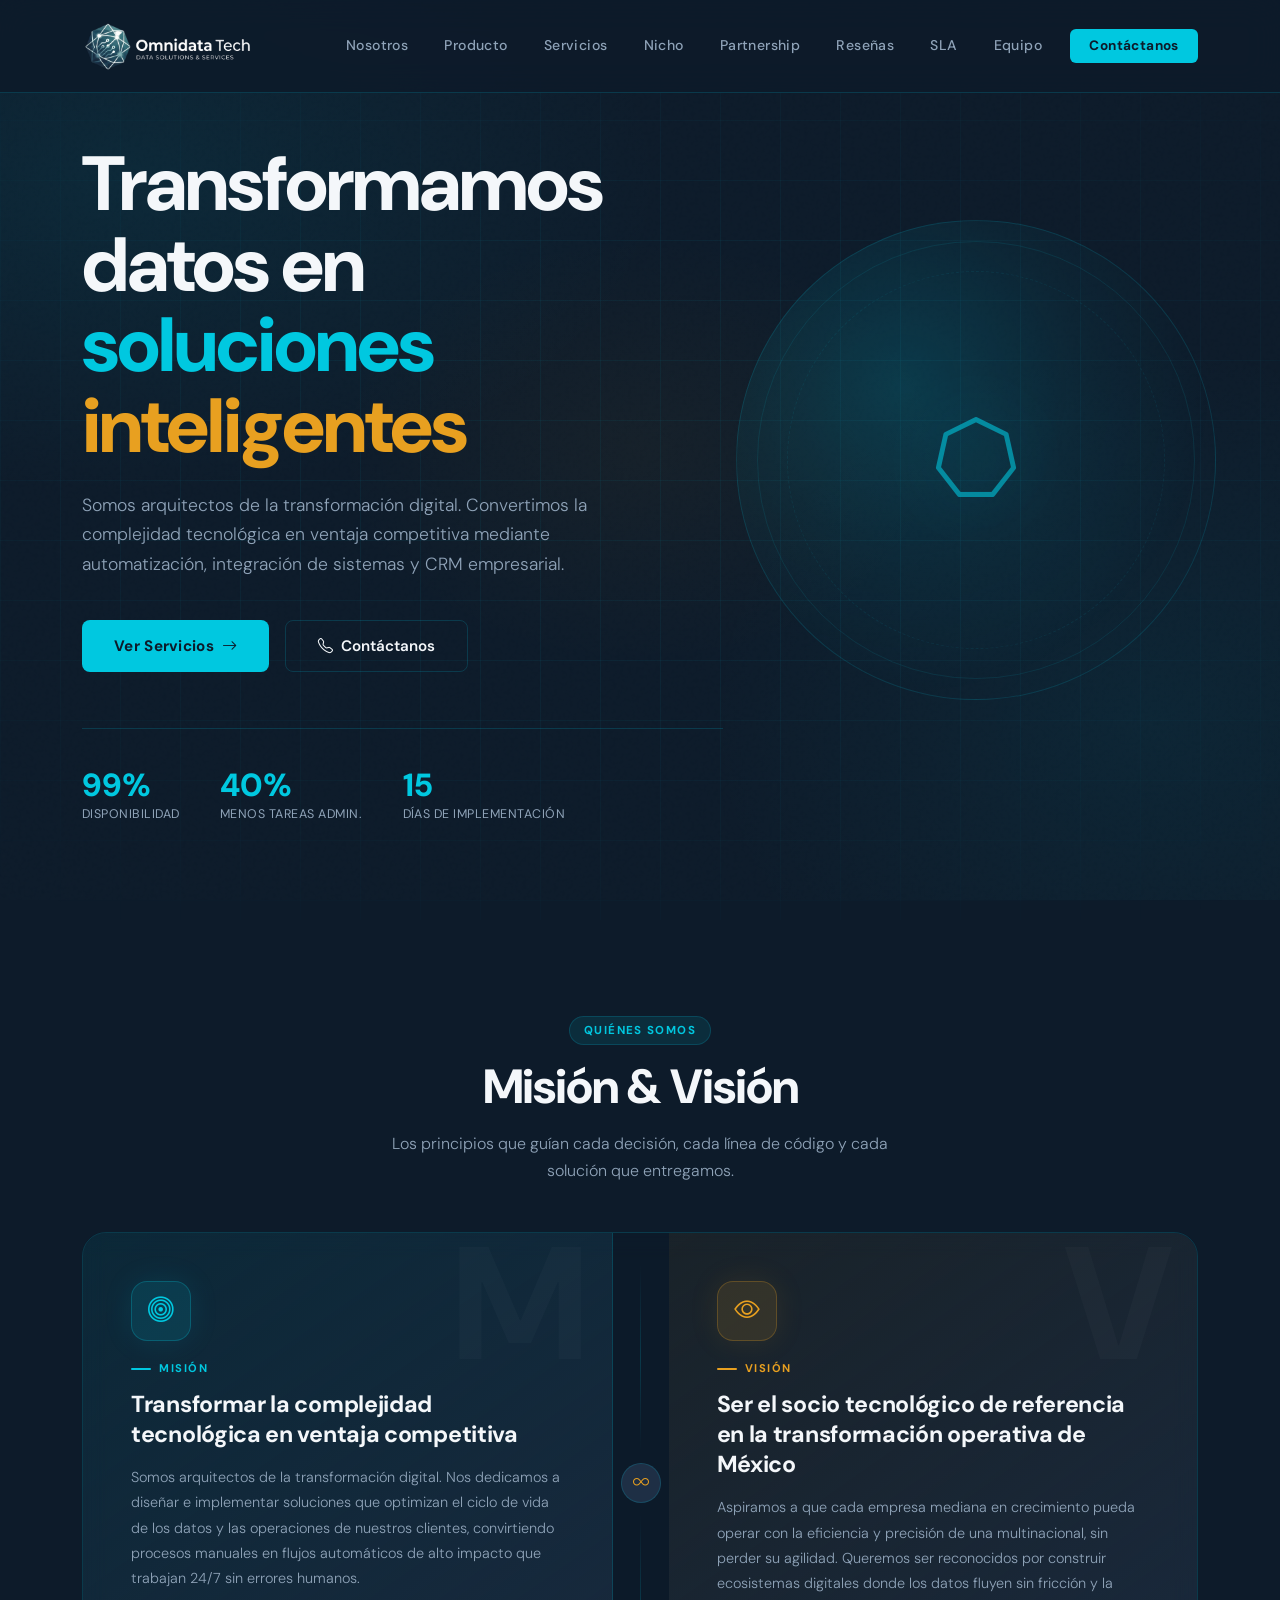
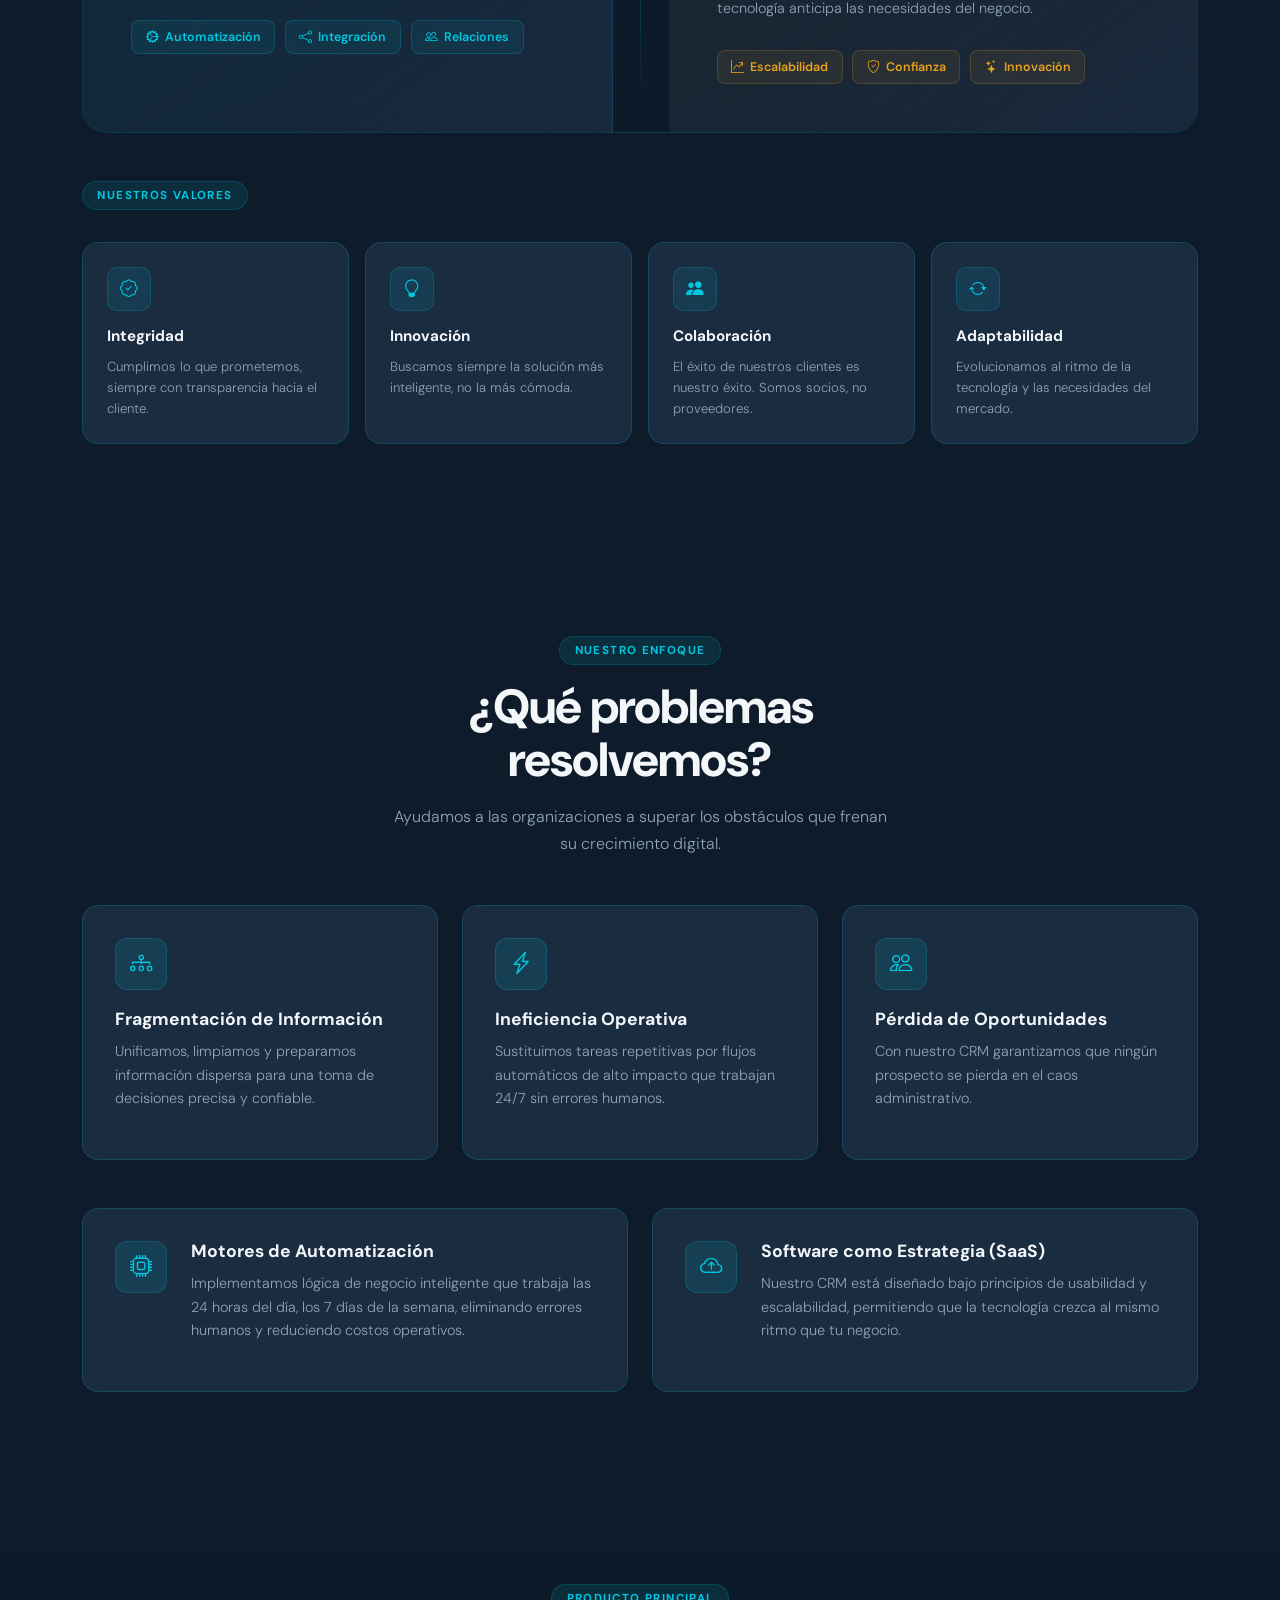
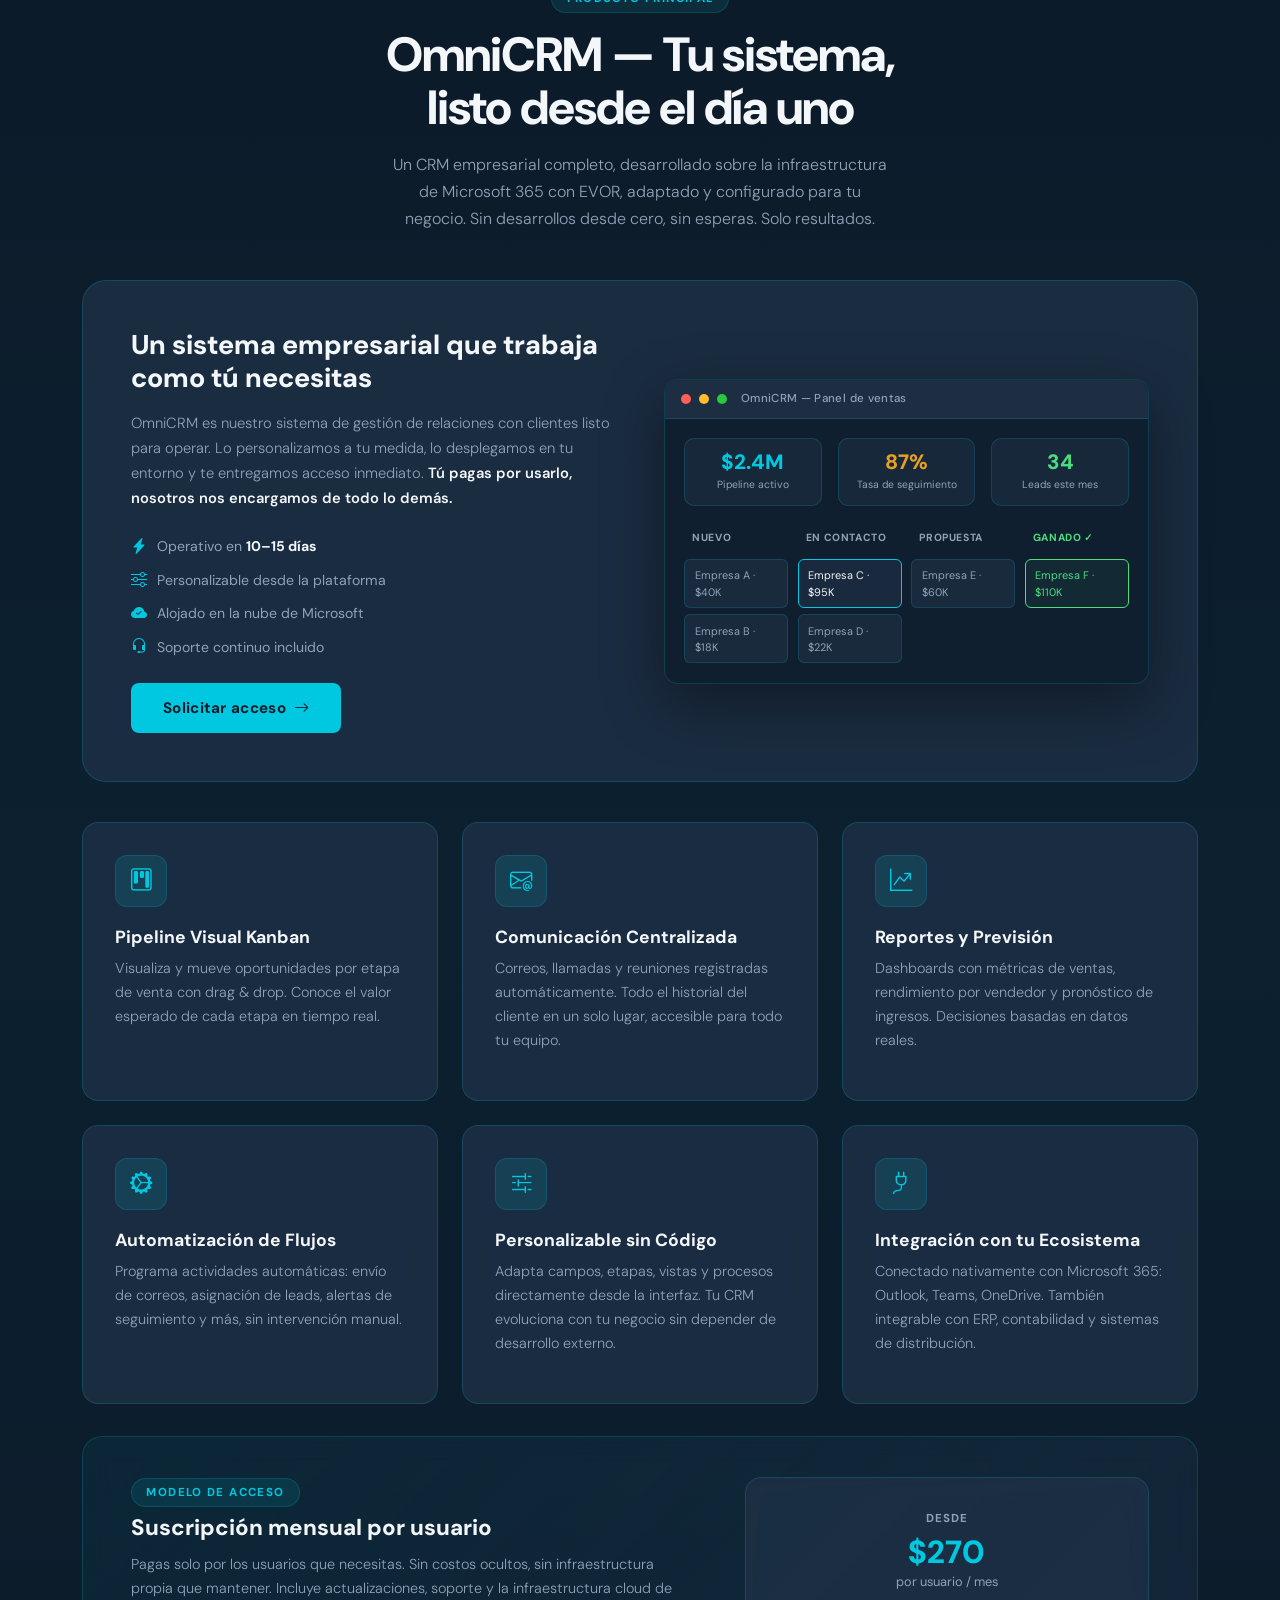
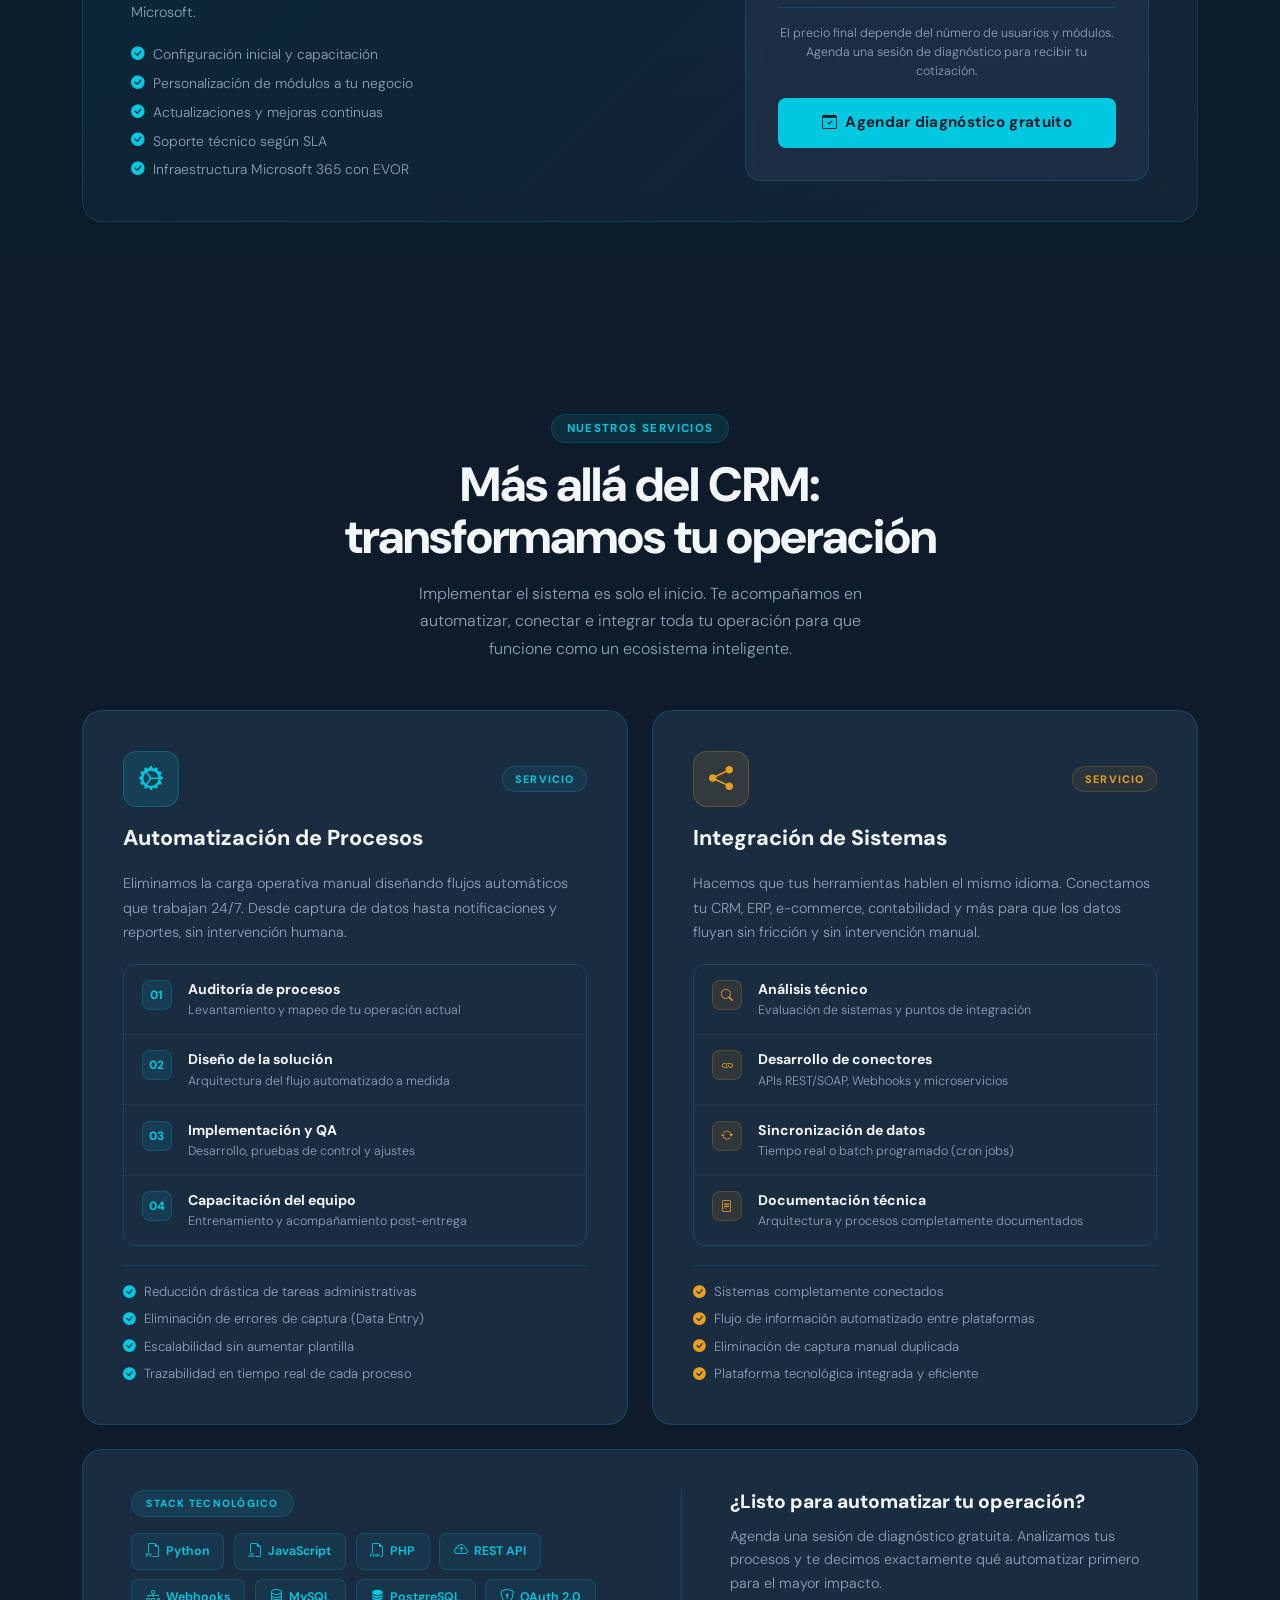
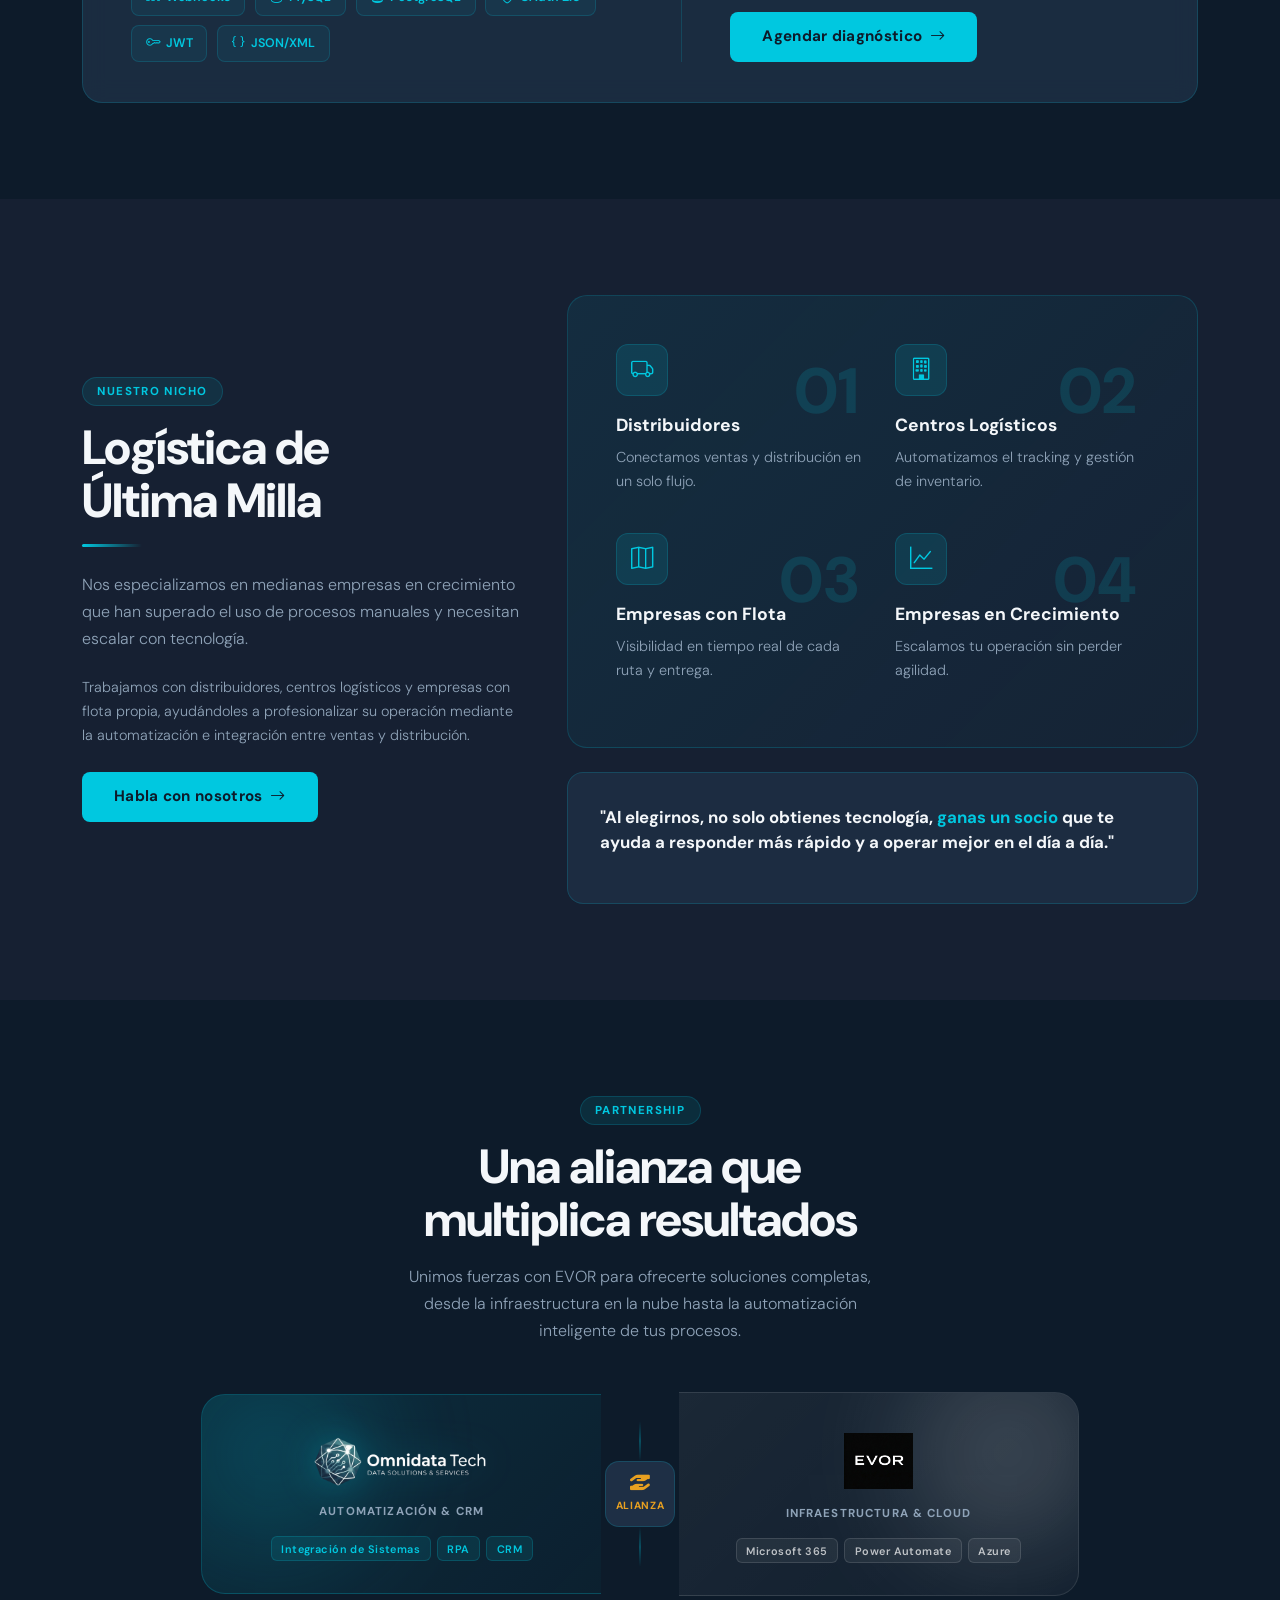
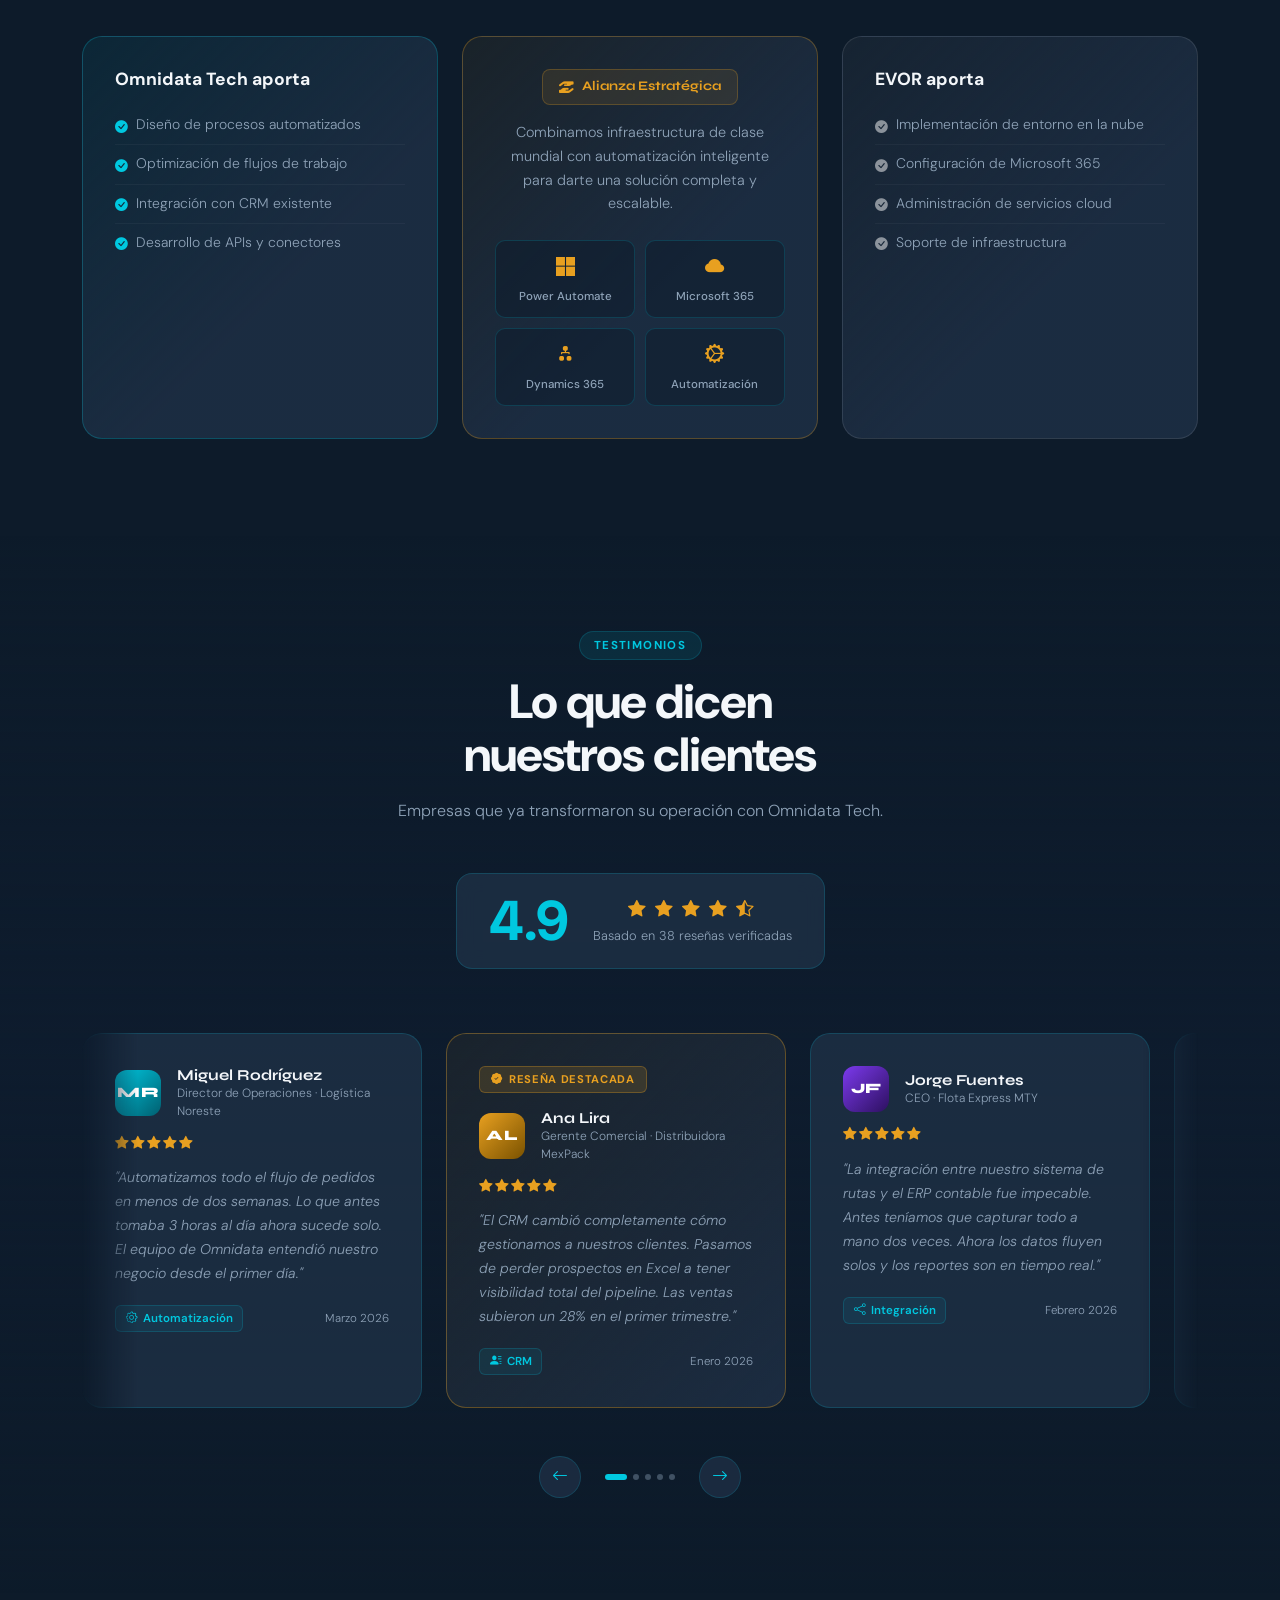
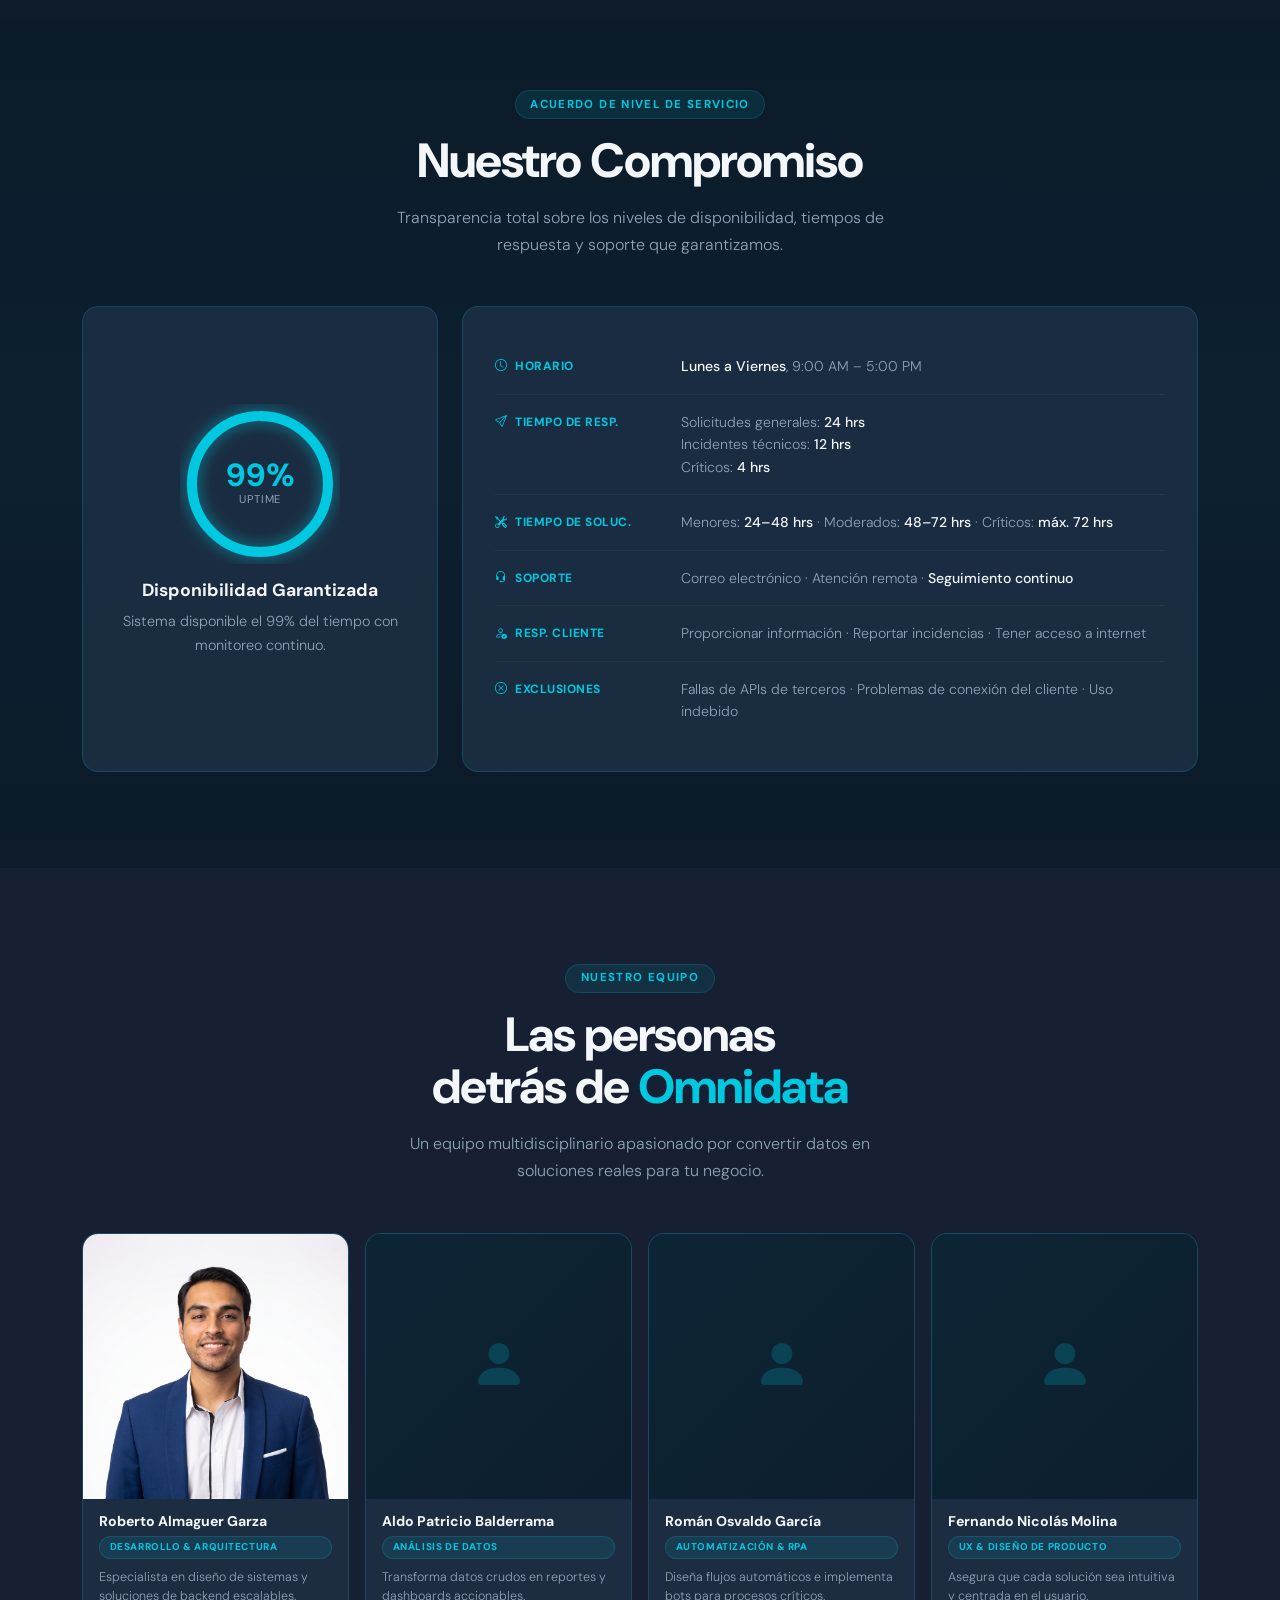
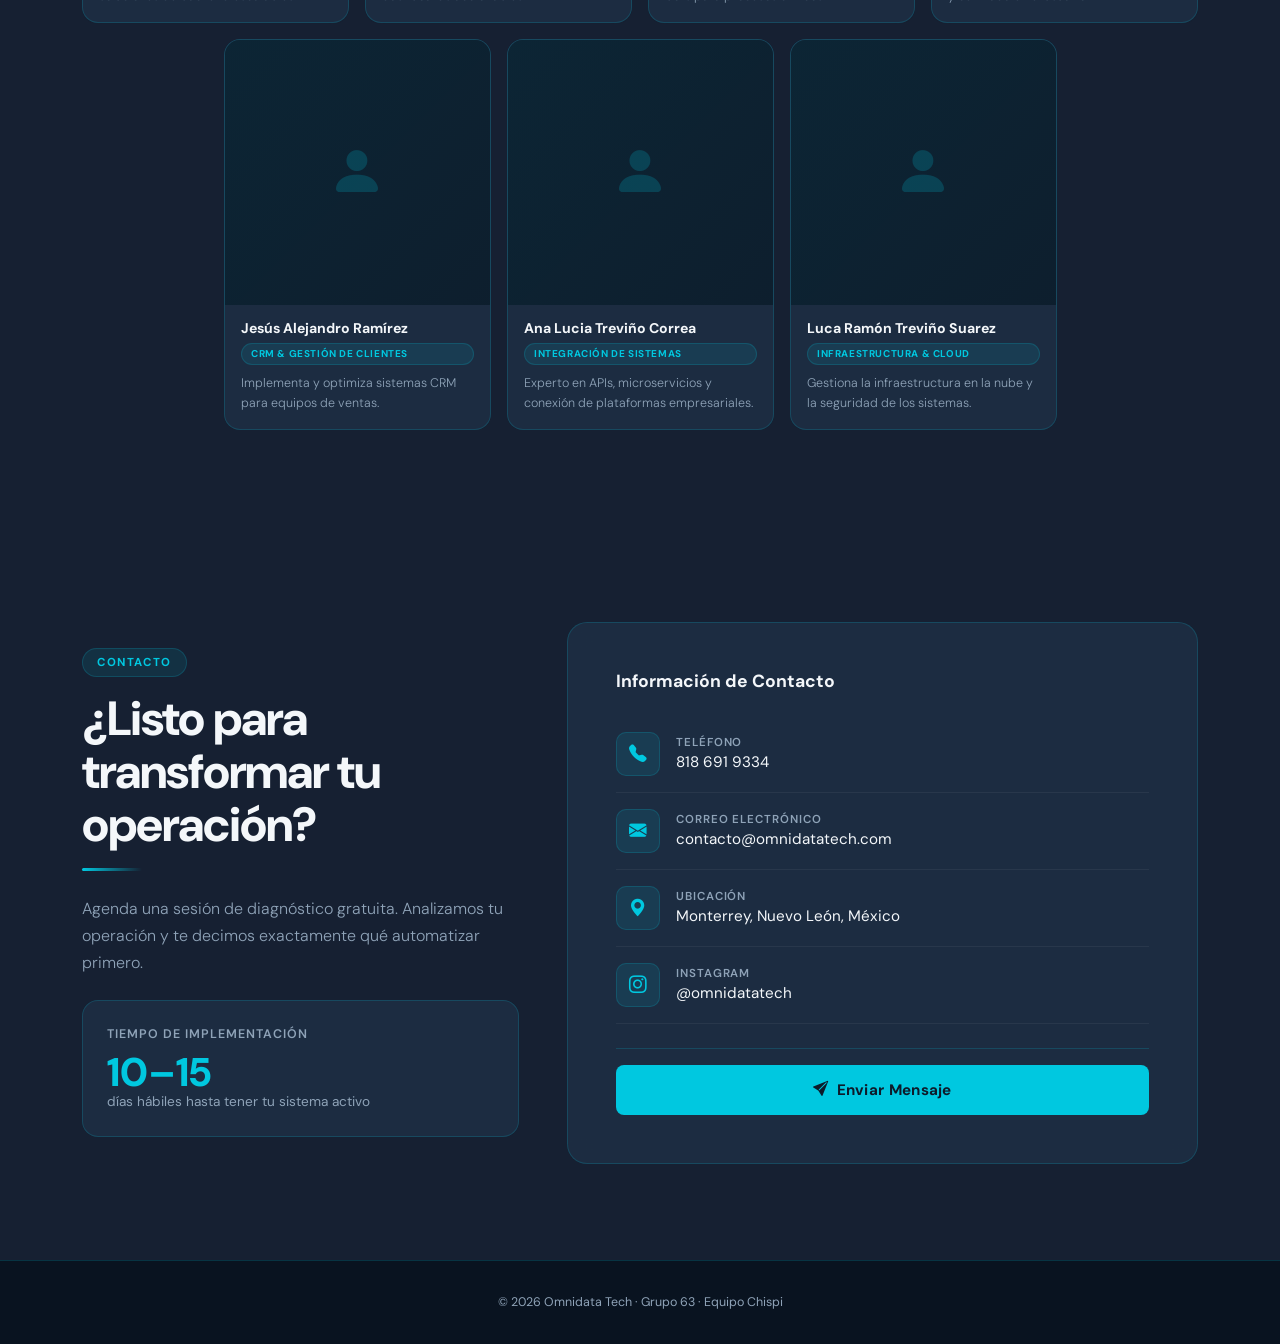
==== commit bc91add5: "rediseño de servicios" ====
--- a/index.html
+++ b/index.html
@@ -25,7 +25,7 @@
     </button>
     <div class="collapse navbar-collapse" id="navMenu">
       <ul class="navbar-nav ms-auto align-items-lg-center gap-1">
-        <li class="nav-item"><a class="nav-link" href="#enfoque">Enfoque</a></li>
+        <li class="nav-item"><a class="nav-link" href="#nosotros">Nosotros</a></li>
         <li class="nav-item"><a class="nav-link" href="#producto">Producto</a></li>
         <li class="nav-item"><a class="nav-link" href="#servicios">Servicios</a></li>
         <li class="nav-item"><a class="nav-link" href="#nicho">Nicho</a></li>
@@ -83,7 +83,7 @@
   </div>
 </section>
 
-<section id="mision">
+<section id="nosotros">
   <div class="container">
  
     <!-- Header -->
@@ -434,184 +434,166 @@
   </div>
 </section>
 
-<!-- SERVICIOS -->
+<!-- ══════════════════════════════════════════════════════════════
+     REEMPLAZA toda la sección #servicios en index.html
+══════════════════════════════════════════════════════════════ -->
+ 
 <section id="servicios">
   <div class="container">
+ 
+    <!-- Header -->
     <div class="text-center mb-5 reveal">
       <div class="section-tag">Nuestros Servicios</div>
-      <h2 class="section-title">Soluciones a la Medida</h2>
-      <p class="section-desc mx-auto">Tres pilares de servicio diseñados para transformar tu operación de principio a fin.</p>
-    </div>
-    <div class="row g-4 reveal">
-      <!-- Tab Buttons -->
-      <div class="col-lg-4">
-        <div class="d-flex flex-column gap-3">
-          <button class="service-tab-btn active" onclick="showTab('automatizacion', this)">
-            <div class="tab-icon"><i class="bi bi-gear-wide-connected"></i></div>
-            <div>
-              <div class="tab-label">Automatización de Procesos</div>
-              <div class="tab-sub">Eliminamos la carga manual</div>
-            </div>
-          </button>
-          <button class="service-tab-btn" onclick="showTab('integracion', this)">
-            <div class="tab-icon"><i class="bi bi-share"></i></div>
-            <div>
-              <div class="tab-label">Integración de Sistemas</div>
-              <div class="tab-sub">Conectamos tus herramientas</div>
-            </div>
-          </button>
-        </div>
-
-        <!-- Specs chips comunes -->
-        <div class="glass-card mt-4">
-          <div class="section-tag mb-2" style="font-size:0.65rem;">Tecnologías</div>
-          <div>
-            <span class="spec-chip">Python</span>
-            <span class="spec-chip">JavaScript</span>
-            <span class="spec-chip">PHP</span>
-            <span class="spec-chip">REST API</span>
-            <span class="spec-chip">Webhooks</span>
-            <span class="spec-chip">MySQL</span>
-            <span class="spec-chip">PostgreSQL</span>
-            <span class="spec-chip">OAuth 2.0</span>
-            <span class="spec-chip">JWT</span>
-            <span class="spec-chip">JSON/XML</span>
-          </div>
-        </div>
-      </div>
-
-      <!-- Tab Panels -->
-      <div class="col-lg-8">
-        <!-- Panel 1 -->
-        <div id="panel-automatizacion" class="service-panel active">
-          <div class="glass-card">
-            <div class="d-flex align-items-center gap-3 mb-3">
-              <div class="card-icon"><i class="bi bi-gear-wide-connected"></i></div>
+      <h2 class="section-title">Más allá del CRM:<br>transformamos tu operación</h2>
+      <p class="section-desc mx-auto">Implementar el sistema es solo el inicio. Te acompañamos en automatizar, conectar e integrar toda tu operación para que funcione como un ecosistema inteligente.</p>
+    </div>
+ 
+    <!-- Dos cards principales de servicios -->
+    <div class="row g-4 mb-4">
+ 
+      <!-- Servicio 1: Automatización -->
+      <div class="col-lg-6 reveal reveal-delay-1">
+        <div class="svc-card">
+          <div class="svc-card-top">
+            <div class="svc-icon-wrap">
+              <i class="bi bi-gear-wide-connected"></i>
+            </div>
+            <div class="svc-badge">Servicio</div>
+          </div>
+          <h4 class="svc-title">Automatización de Procesos</h4>
+          <p class="svc-desc">Eliminamos la carga operativa manual diseñando flujos automáticos que trabajan 24/7. Desde captura de datos hasta notificaciones y reportes, sin intervención humana.</p>
+ 
+          <div class="svc-steps">
+            <div class="svc-step">
+              <div class="svc-step-num">01</div>
               <div>
-                <h4 style="font-family:'DM Sans',sans-serif;font-weight:800;font-size:1.4rem;margin:0;">Automatización de Procesos</h4>
-                <p style="color:var(--muted);font-size:0.82rem;margin:0;">Modernización operativa digital</p>
-              </div>
-            </div>
-            <p class="card-text-sm mb-4">Diseñamos sistemas para la modernización operativa, digitalizando flujos de trabajo empresariales y eliminando tareas manuales y repetitivas mediante tecnologías de integración.</p>
-            <div class="divider"></div>
-            <h6 class="section-tag mb-3" style="font-size:0.68rem;">Incluye</h6>
-            <div class="row g-3 mb-4">
-              <div class="col-6">
-                <div class="process-step">
-                  <div class="step-num">01</div>
-                  <div class="step-content">
-                    <h6>Auditoría de Procesos</h6>
-                    <p>Levantamiento y análisis de procesos actuales</p>
-                  </div>
-                </div>
-              </div>
-              <div class="col-6">
-                <div class="process-step">
-                  <div class="step-num">02</div>
-                  <div class="step-content">
-                    <h6>Diseño de Solución</h6>
-                    <p>Arquitectura e ingeniería del flujo automatizado</p>
-                  </div>
-                </div>
-              </div>
-              <div class="col-6">
-                <div class="process-step">
-                  <div class="step-num">03</div>
-                  <div class="step-content">
-                    <h6>Integración CRM/API</h6>
-                    <p>Conexión de herramientas y plataformas</p>
-                  </div>
-                </div>
-              </div>
-              <div class="col-6">
-                <div class="process-step">
-                  <div class="step-num">04</div>
-                  <div class="step-content">
-                    <h6>Pruebas QA y Capacitación</h6>
-                    <p>Control de calidad y entrenamiento del equipo</p>
-                  </div>
-                </div>
-              </div>
-            </div>
-            <div class="row g-2">
-              <div class="col-12"><h6 class="section-tag mb-2" style="font-size:0.68rem;">Beneficios</h6></div>
-              <div class="col-md-6"><div class="pros-cons-badge badge-pro"><i class="bi bi-graph-up-arrow text-success"></i> Eficiencia operativa drástica</div></div>
-              <div class="col-md-6"><div class="pros-cons-badge badge-pro"><i class="bi bi-shield-check text-success"></i> Minimización de errores humanos</div></div>
-              <div class="col-md-6"><div class="pros-cons-badge badge-pro"><i class="bi bi-cash-stack text-success"></i> Reducción de costos operativos</div></div>
-              <div class="col-md-6"><div class="pros-cons-badge badge-pro"><i class="bi bi-arrows-expand text-success"></i> Escalabilidad sin aumentar plantilla</div></div>
-            </div>
-          </div>
-        </div>
-
-        <!-- Panel 2 -->
-        <div id="panel-integracion" class="service-panel">
-          <div class="glass-card">
-            <div class="d-flex align-items-center gap-3 mb-3">
-              <div class="card-icon"><i class="bi bi-share"></i></div>
+                <strong>Auditoría de procesos</strong>
+                <p>Levantamiento y mapeo de tu operación actual</p>
+              </div>
+            </div>
+            <div class="svc-step">
+              <div class="svc-step-num">02</div>
               <div>
-                <h4 style="font-family:'DM Sans',sans-serif;font-weight:800;font-size:1.4rem;margin:0;">Integración de Sistemas</h4>
-                <p style="color:var(--muted);font-size:0.82rem;margin:0;">Un solo ecosistema digital</p>
-              </div>
-            </div>
-            <p class="card-text-sm mb-4">Unificamos y optimizamos las herramientas tecnológicas de tu empresa para que trabajen coordinadas como un solo ecosistema. Los datos fluyen en tiempo real, seguros y estructurados.</p>
-            <div class="divider"></div>
-            <h6 class="section-tag mb-3" style="font-size:0.68rem;">¿Qué incluye?</h6>
-            <div class="row g-3 mb-4">
-              <div class="col-6"><div class="process-step"><div class="step-num"><i class="bi bi-search" style="font-size:0.75rem;"></i></div><div class="step-content"><h6>Análisis de Sistemas</h6><p>Evaluación técnica de plataformas actuales</p></div></div></div>
-              <div class="col-6"><div class="process-step"><div class="step-num"><i class="bi bi-link" style="font-size:0.75rem;"></i></div><div class="step-content"><h6>APIs REST/SOAP</h6><p>Desarrollo de conexiones seguras entre sistemas</p></div></div></div>
-              <div class="col-6"><div class="process-step"><div class="step-num"><i class="bi bi-arrow-repeat" style="font-size:0.75rem;"></i></div><div class="step-content"><h6>Sincronización</h6><p>Tiempo real o batch programado (cron jobs)</p></div></div></div>
-              <div class="col-6"><div class="process-step"><div class="step-num"><i class="bi bi-file-text" style="font-size:0.75rem;"></i></div><div class="step-content"><h6>Documentación Técnica</h6><p>Arquitectura y procesos documentados</p></div></div></div>
-            </div>
-            <h6 class="section-tag mb-2" style="font-size:0.68rem;">Resultados Esperados</h6>
-            <div class="row g-2">
-              <div class="col-md-6"><div class="pros-cons-badge badge-pro"><i class="bi bi-plug text-success"></i> Sistemas completamente conectados</div></div>
-              <div class="col-md-6"><div class="pros-cons-badge badge-pro"><i class="bi bi-flow text-success"></i> Flujo de información automatizado</div></div>
-              <div class="col-md-6"><div class="pros-cons-badge badge-pro"><i class="bi bi-hand-thumbs-up text-success"></i> Reducción de procesos manuales</div></div>
-              <div class="col-md-6"><div class="pros-cons-badge badge-pro"><i class="bi bi-layers text-success"></i> Plataforma tecnológica integrada</div></div>
-            </div>
-          </div>
-        </div>
-
-        <!-- Panel 3 -->
-        <div id="panel-crm-service" class="service-panel">
-          <div class="glass-card">
-            <div class="d-flex align-items-center gap-3 mb-3">
-              <div class="card-icon"><i class="bi bi-person-lines-fill"></i></div>
+                <strong>Diseño de la solución</strong>
+                <p>Arquitectura del flujo automatizado a medida</p>
+              </div>
+            </div>
+            <div class="svc-step">
+              <div class="svc-step-num">03</div>
               <div>
-                <h4 style="font-family:'DM Sans',sans-serif;font-weight:800;font-size:1.4rem;margin:0;">Implementación CRM</h4>
-                <p style="color:var(--muted);font-size:0.82rem;margin:0;">Tu cliente en el centro</p>
-              </div>
-            </div>
-            <p class="card-text-sm mb-4">Despliegue técnico completo del software CRM, configuración de flujos de trabajo, integración con bases de datos existentes y capacitación inicial de todo el equipo comercial.</p>
-            <div class="divider"></div>
-            <div class="row g-3 mb-4">
-              <div class="col-md-6">
-                <div class="req-box">
-                  <div class="req-title">Tiempo estimado</div>
-                  <div style="font-family:'DM Sans',sans-serif;font-size:2rem;font-weight:800;color:var(--cyan);">10–15</div>
-                  <div style="font-size:0.8rem;color:var(--muted);">días hábiles</div>
-                  <div style="font-size:0.75rem;color:var(--muted);margin-top:4px;">Diagnóstico + despliegue + pruebas</div>
-                </div>
-              </div>
-              <div class="col-md-6">
-                <div class="req-box">
-                  <div class="req-title">Solicitantes</div>
-                  <div class="req-item"><i class="bi bi-person-fill"></i> Gerente de Ventas</div>
-                  <div class="req-item"><i class="bi bi-person-fill"></i> Director de Operaciones</div>
-                  <div class="req-item"><i class="bi bi-person-fill"></i> Dueño de Negocio</div>
-                </div>
-              </div>
-            </div>
-            <h6 class="section-tag mb-2" style="font-size:0.68rem;">Consejos para Aprovechar tu CRM</h6>
-            <div class="process-step"><div class="step-num">💡</div><div class="step-content"><h6>Segmenta y Vencerás</h6><p>Usa las etiquetas del CRM para personalizar tu mensaje a cada tipo de cliente.</p></div></div>
-            <div class="process-step"><div class="step-num">🧹</div><div class="step-content"><h6>Limpia tu Base de Datos</h6><p>Realiza auditorías mensuales. La automatización funciona mejor con datos de calidad.</p></div></div>
-            <div class="process-step"><div class="step-num">📊</div><div class="step-content"><h6>Mide el ROI Semanalmente</h6><p>Revisa tus conversiones para ajustar flujos de trabajo de inmediato.</p></div></div>
-          </div>
-        </div>
-      </div>
-    </div>
+                <strong>Implementación y QA</strong>
+                <p>Desarrollo, pruebas de control y ajustes</p>
+              </div>
+            </div>
+            <div class="svc-step">
+              <div class="svc-step-num">04</div>
+              <div>
+                <strong>Capacitación del equipo</strong>
+                <p>Entrenamiento y acompañamiento post-entrega</p>
+              </div>
+            </div>
+          </div>
+ 
+          <div class="svc-benefits">
+            <div class="svc-benefit"><i class="bi bi-check-circle-fill"></i> Reducción drástica de tareas administrativas</div>
+            <div class="svc-benefit"><i class="bi bi-check-circle-fill"></i> Eliminación de errores de captura (Data Entry)</div>
+            <div class="svc-benefit"><i class="bi bi-check-circle-fill"></i> Escalabilidad sin aumentar plantilla</div>
+            <div class="svc-benefit"><i class="bi bi-check-circle-fill"></i> Trazabilidad en tiempo real de cada proceso</div>
+          </div>
+        </div>
+      </div>
+ 
+      <!-- Servicio 2: Integración -->
+      <div class="col-lg-6 reveal reveal-delay-2">
+        <div class="svc-card svc-card--alt">
+          <div class="svc-card-top">
+            <div class="svc-icon-wrap svc-icon-wrap--gold">
+              <i class="bi bi-share-fill"></i>
+            </div>
+            <div class="svc-badge svc-badge--gold">Servicio</div>
+          </div>
+          <h4 class="svc-title">Integración de Sistemas</h4>
+          <p class="svc-desc">Hacemos que tus herramientas hablen el mismo idioma. Conectamos tu CRM, ERP, e-commerce, contabilidad y más para que los datos fluyan sin fricción y sin intervención manual.</p>
+ 
+          <div class="svc-steps">
+            <div class="svc-step">
+              <div class="svc-step-num svc-step-num--gold">
+                <i class="bi bi-search" style="font-size:0.75rem;"></i>
+              </div>
+              <div>
+                <strong>Análisis técnico</strong>
+                <p>Evaluación de sistemas y puntos de integración</p>
+              </div>
+            </div>
+            <div class="svc-step">
+              <div class="svc-step-num svc-step-num--gold">
+                <i class="bi bi-link" style="font-size:0.75rem;"></i>
+              </div>
+              <div>
+                <strong>Desarrollo de conectores</strong>
+                <p>APIs REST/SOAP, Webhooks y microservicios</p>
+              </div>
+            </div>
+            <div class="svc-step">
+              <div class="svc-step-num svc-step-num--gold">
+                <i class="bi bi-arrow-repeat" style="font-size:0.75rem;"></i>
+              </div>
+              <div>
+                <strong>Sincronización de datos</strong>
+                <p>Tiempo real o batch programado (cron jobs)</p>
+              </div>
+            </div>
+            <div class="svc-step">
+              <div class="svc-step-num svc-step-num--gold">
+                <i class="bi bi-file-text" style="font-size:0.75rem;"></i>
+              </div>
+              <div>
+                <strong>Documentación técnica</strong>
+                <p>Arquitectura y procesos completamente documentados</p>
+              </div>
+            </div>
+          </div>
+ 
+          <div class="svc-benefits">
+            <div class="svc-benefit svc-benefit--gold"><i class="bi bi-check-circle-fill"></i> Sistemas completamente conectados</div>
+            <div class="svc-benefit svc-benefit--gold"><i class="bi bi-check-circle-fill"></i> Flujo de información automatizado entre plataformas</div>
+            <div class="svc-benefit svc-benefit--gold"><i class="bi bi-check-circle-fill"></i> Eliminación de captura manual duplicada</div>
+            <div class="svc-benefit svc-benefit--gold"><i class="bi bi-check-circle-fill"></i> Plataforma tecnológica integrada y eficiente</div>
+          </div>
+        </div>
+      </div>
+ 
+    </div>
+ 
+    <!-- Stack tecnológico + CTA -->
+    <div class="svc-bottom reveal reveal-delay-3">
+      <div class="svc-tech-block">
+        <div class="section-tag mb-3" style="font-size:0.65rem;">Stack tecnológico</div>
+        <div class="svc-tech-grid">
+          <div class="svc-tech-item"><i class="bi bi-filetype-py"></i><span>Python</span></div>
+          <div class="svc-tech-item"><i class="bi bi-filetype-js"></i><span>JavaScript</span></div>
+          <div class="svc-tech-item"><i class="bi bi-filetype-php"></i><span>PHP</span></div>
+          <div class="svc-tech-item"><i class="bi bi-cloud-arrow-up"></i><span>REST API</span></div>
+          <div class="svc-tech-item"><i class="bi bi-diagram-3"></i><span>Webhooks</span></div>
+          <div class="svc-tech-item"><i class="bi bi-database"></i><span>MySQL</span></div>
+          <div class="svc-tech-item"><i class="bi bi-database-fill"></i><span>PostgreSQL</span></div>
+          <div class="svc-tech-item"><i class="bi bi-shield-lock"></i><span>OAuth 2.0</span></div>
+          <div class="svc-tech-item"><i class="bi bi-key"></i><span>JWT</span></div>
+          <div class="svc-tech-item"><i class="bi bi-braces"></i><span>JSON/XML</span></div>
+        </div>
+      </div>
+      <div class="svc-cta-block">
+        <h5 style="font-weight:800;font-size:1.2rem;margin-bottom:0.75rem;">¿Listo para automatizar tu operación?</h5>
+        <p class="card-text-sm mb-3">Agenda una sesión de diagnóstico gratuita. Analizamos tus procesos y te decimos exactamente qué automatizar primero para el mayor impacto.</p>
+        <a href="#contacto" class="btn-primary-custom">
+          Agendar diagnóstico <i class="bi bi-arrow-right"></i>
+        </a>
+      </div>
+    </div>
+ 
   </div>
 </section>
+ 
 
 <!-- NICHO -->
 <section id="nicho">
--- a/style.css
+++ b/style.css
@@ -1123,134 +1123,212 @@
     }
 }
 
-/* SERVICES SECTION */
+/* ══════════════════════════════════════════════════════════════
+   SERVICIOS REDISEÑADO — pegar al final de style.css
+   Reemplaza los estilos viejos del bloque /* SERVICES SECTION */
+══════════════════════════════════════════════════════════════ */
+
 #servicios {
-    background: linear-gradient(180deg, transparent, rgba(14, 28, 46, 0.8), transparent);
-}
-
-.service-tab-btn {
-    background: rgba(30, 47, 69, 0.6);
-    border: 1px solid var(--border);
-    color: var(--muted);
-    border-radius: 10px;
-    padding: 1rem 1.2rem;
-    cursor: pointer;
-    transition: all 0.25s;
+    background: linear-gradient(180deg, transparent, rgba(14,28,46,0.6), transparent);
+}
+
+/* ── CARDS DE SERVICIO ─────────────────────────────────────── */
+.svc-card {
+    background: var(--card-bg);
+    border: 1px solid var(--border);
+    border-radius: 20px;
+    padding: 2.5rem;
+    height: 100%;
+    backdrop-filter: blur(12px);
+    transition: border-color 0.3s, transform 0.3s, box-shadow 0.3s;
+    display: flex;
+    flex-direction: column;
+    gap: 1.2rem;
+}
+
+.svc-card:hover {
+    border-color: var(--cyan);
+    transform: translateY(-6px);
+    box-shadow: 0 24px 60px rgba(0,200,224,0.12);
+}
+
+.svc-card--alt:hover {
+    border-color: var(--gold);
+    box-shadow: 0 24px 60px rgba(232,160,32,0.1);
+}
+
+/* Top row: icono + badge */
+.svc-card-top {
+    display: flex;
+    align-items: center;
+    justify-content: space-between;
+}
+
+.svc-icon-wrap {
+    width: 56px; height: 56px;
+    border-radius: 14px;
+    background: rgba(0,200,224,0.12);
+    border: 1px solid rgba(0,200,224,0.25);
+    display: flex; align-items: center; justify-content: center;
+    font-size: 1.5rem;
+    color: var(--cyan);
+    transition: background 0.3s;
+}
+
+.svc-card:hover .svc-icon-wrap     { background: rgba(0,200,224,0.22); }
+.svc-card--alt:hover .svc-icon-wrap { background: rgba(232,160,32,0.18); }
+
+.svc-icon-wrap--gold {
+    background: rgba(232,160,32,0.12);
+    border-color: rgba(232,160,32,0.25);
+    color: var(--gold);
+}
+
+.svc-badge {
+    font-size: 0.68rem; font-weight: 700; letter-spacing: 0.1em;
+    text-transform: uppercase; color: var(--cyan);
+    background: rgba(0,200,224,0.08);
+    border: 1px solid rgba(0,200,224,0.18);
+    border-radius: 100px; padding: 0.25rem 0.75rem;
+}
+
+.svc-badge--gold {
+    color: var(--gold);
+    background: rgba(232,160,32,0.08);
+    border-color: rgba(232,160,32,0.2);
+}
+
+.svc-title {
     font-family: 'DM Sans', sans-serif;
-    text-align: left;
-    width: 100%;
-    display: flex;
-    align-items: center;
-    gap: 12px;
-}
-
-.service-tab-btn.active,
-.service-tab-btn:hover {
-    background: rgba(0, 200, 224, 0.1);
+    font-size: 1.35rem; font-weight: 800;
+    color: var(--white); line-height: 1.2;
+    margin: 0;
+}
+
+.svc-desc {
+    font-size: 0.9rem; color: var(--muted);
+    line-height: 1.7; font-weight: 300; margin: 0;
+}
+
+/* ── PASOS ─────────────────────────────────────────────────── */
+.svc-steps {
+    display: flex; flex-direction: column;
+    gap: 0; border: 1px solid var(--border);
+    border-radius: 12px; overflow: hidden;
+}
+
+.svc-step {
+    display: flex; align-items: flex-start; gap: 1rem;
+    padding: 0.9rem 1.1rem;
+    border-bottom: 1px solid rgba(255,255,255,0.05);
+    transition: background 0.2s;
+}
+
+.svc-step:last-child { border-bottom: none; }
+.svc-step:hover { background: rgba(255,255,255,0.02); }
+
+.svc-step strong {
+    display: block;
+    font-size: 0.88rem; font-weight: 700;
+    color: var(--white); margin-bottom: 2px;
+}
+
+.svc-step p {
+    font-size: 0.78rem; color: var(--muted);
+    margin: 0; font-weight: 300; line-height: 1.4;
+}
+
+.svc-step-num {
+    width: 30px; height: 30px; flex-shrink: 0;
+    border-radius: 8px;
+    background: rgba(0,200,224,0.1);
+    border: 1px solid rgba(0,200,224,0.2);
+    display: flex; align-items: center; justify-content: center;
+    font-size: 0.75rem; font-weight: 800;
+    color: var(--cyan); margin-top: 1px;
+}
+
+.svc-step-num--gold {
+    background: rgba(232,160,32,0.1);
+    border-color: rgba(232,160,32,0.2);
+    color: var(--gold);
+}
+
+/* ── BENEFICIOS ────────────────────────────────────────────── */
+.svc-benefits {
+    display: flex; flex-direction: column; gap: 0.45rem;
+    margin-top: auto;
+    padding-top: 1rem;
+    border-top: 1px solid var(--border);
+}
+
+.svc-benefit {
+    display: flex; align-items: center; gap: 8px;
+    font-size: 0.83rem; color: var(--muted); font-weight: 300;
+}
+
+.svc-benefit i { color: var(--cyan); font-size: 0.8rem; flex-shrink: 0; }
+.svc-benefit--gold i { color: var(--gold); }
+
+/* ── BLOQUE INFERIOR ───────────────────────────────────────── */
+.svc-bottom {
+    display: flex; gap: 3rem; align-items: center;
+    background: var(--card-bg);
+    border: 1px solid var(--border);
+    border-radius: 20px; padding: 2.5rem 3rem;
+    backdrop-filter: blur(12px);
+}
+
+/* Tech grid */
+.svc-tech-block { flex: 1.2; }
+
+.svc-tech-grid {
+    display: flex; flex-wrap: wrap; gap: 0.6rem;
+}
+
+.svc-tech-item {
+    display: inline-flex; align-items: center; gap: 6px;
+    background: rgba(0,200,224,0.07);
+    border: 1px solid var(--border);
+    border-radius: 8px;
+    padding: 0.4rem 0.85rem;
+    font-size: 0.78rem; color: var(--cyan); font-weight: 600;
+    transition: background 0.2s, border-color 0.2s;
+}
+
+.svc-tech-item:hover {
+    background: rgba(0,200,224,0.14);
     border-color: var(--cyan);
-    color: var(--white);
-}
-
-.service-tab-btn .tab-icon {
-    width: 38px;
-    height: 38px;
-    background: rgba(0, 200, 224, 0.1);
-    border-radius: 8px;
-    display: flex;
-    align-items: center;
-    justify-content: center;
-    font-size: 1rem;
-    color: var(--cyan);
-    flex-shrink: 0;
-}
-
-.service-tab-btn.active .tab-icon {
-    background: rgba(0, 200, 224, 0.25);
-}
-
-.tab-label {
-    font-weight: 600;
-    font-size: 0.9rem;
-    font-family: 'DM Sans', sans-serif;
-}
-
-.tab-sub {
-    font-size: 0.75rem;
-    color: var(--muted);
-}
-
-.service-panel {
-    display: none;
-}
-
-.service-panel.active {
-    display: block;
-    animation: fadeSlide 0.4s ease;
-}
-
-@keyframes fadeSlide {
-    from {
-        opacity: 0;
-        transform: translateY(12px);
-    }
-
-    to {
-        opacity: 1;
-        transform: translateY(0);
-    }
-}
-
-.spec-chip {
-    display: inline-block;
-    background: rgba(0, 200, 224, 0.08);
-    border: 1px solid var(--border);
-    border-radius: 6px;
-    padding: 0.3rem 0.75rem;
-    font-size: 0.78rem;
-    color: var(--cyan);
-    margin: 0.25rem;
-    font-weight: 500;
-}
-
-.process-step {
-    display: flex;
-    gap: 1rem;
-    padding: 1rem 0;
-    border-bottom: 1px solid rgba(255, 255, 255, 0.05);
-}
-
-.process-step:last-child {
-    border-bottom: none;
-}
-
-.step-num {
-    width: 32px;
-    height: 32px;
-    border-radius: 8px;
-    background: rgba(0, 200, 224, 0.12);
-    border: 1px solid var(--border);
-    display: flex;
-    align-items: center;
-    justify-content: center;
-    font-family: 'DM Sans', sans-serif;
-    font-weight: 800;
-    font-size: 0.8rem;
-    color: var(--cyan);
-    flex-shrink: 0;
-    margin-top: 2px;
-}
-
-.step-content h6 {
-    font-size: 0.92rem;
-    font-weight: 700;
-    margin-bottom: 0.2rem;
-}
-
-.step-content p {
-    font-size: 0.82rem;
-    color: var(--muted);
-    margin: 0;
-    font-weight: 300;
+}
+
+.svc-tech-item i { font-size: 0.9rem; }
+
+/* CTA block */
+.svc-cta-block {
+    flex: 1;
+    padding-left: 3rem;
+    border-left: 1px solid var(--border);
+}
+
+/* ── RESPONSIVE ────────────────────────────────────────────── */
+@media (max-width: 991px) {
+    .svc-bottom {
+        flex-direction: column;
+        padding: 2rem;
+        gap: 2rem;
+    }
+    .svc-cta-block {
+        padding-left: 0;
+        border-left: none;
+        border-top: 1px solid var(--border);
+        padding-top: 2rem;
+        width: 100%;
+    }
+}
+
+@media (max-width: 576px) {
+    .svc-card { padding: 1.5rem; }
+    .svc-bottom { padding: 1.5rem; }
 }
 
 /* NICHO */
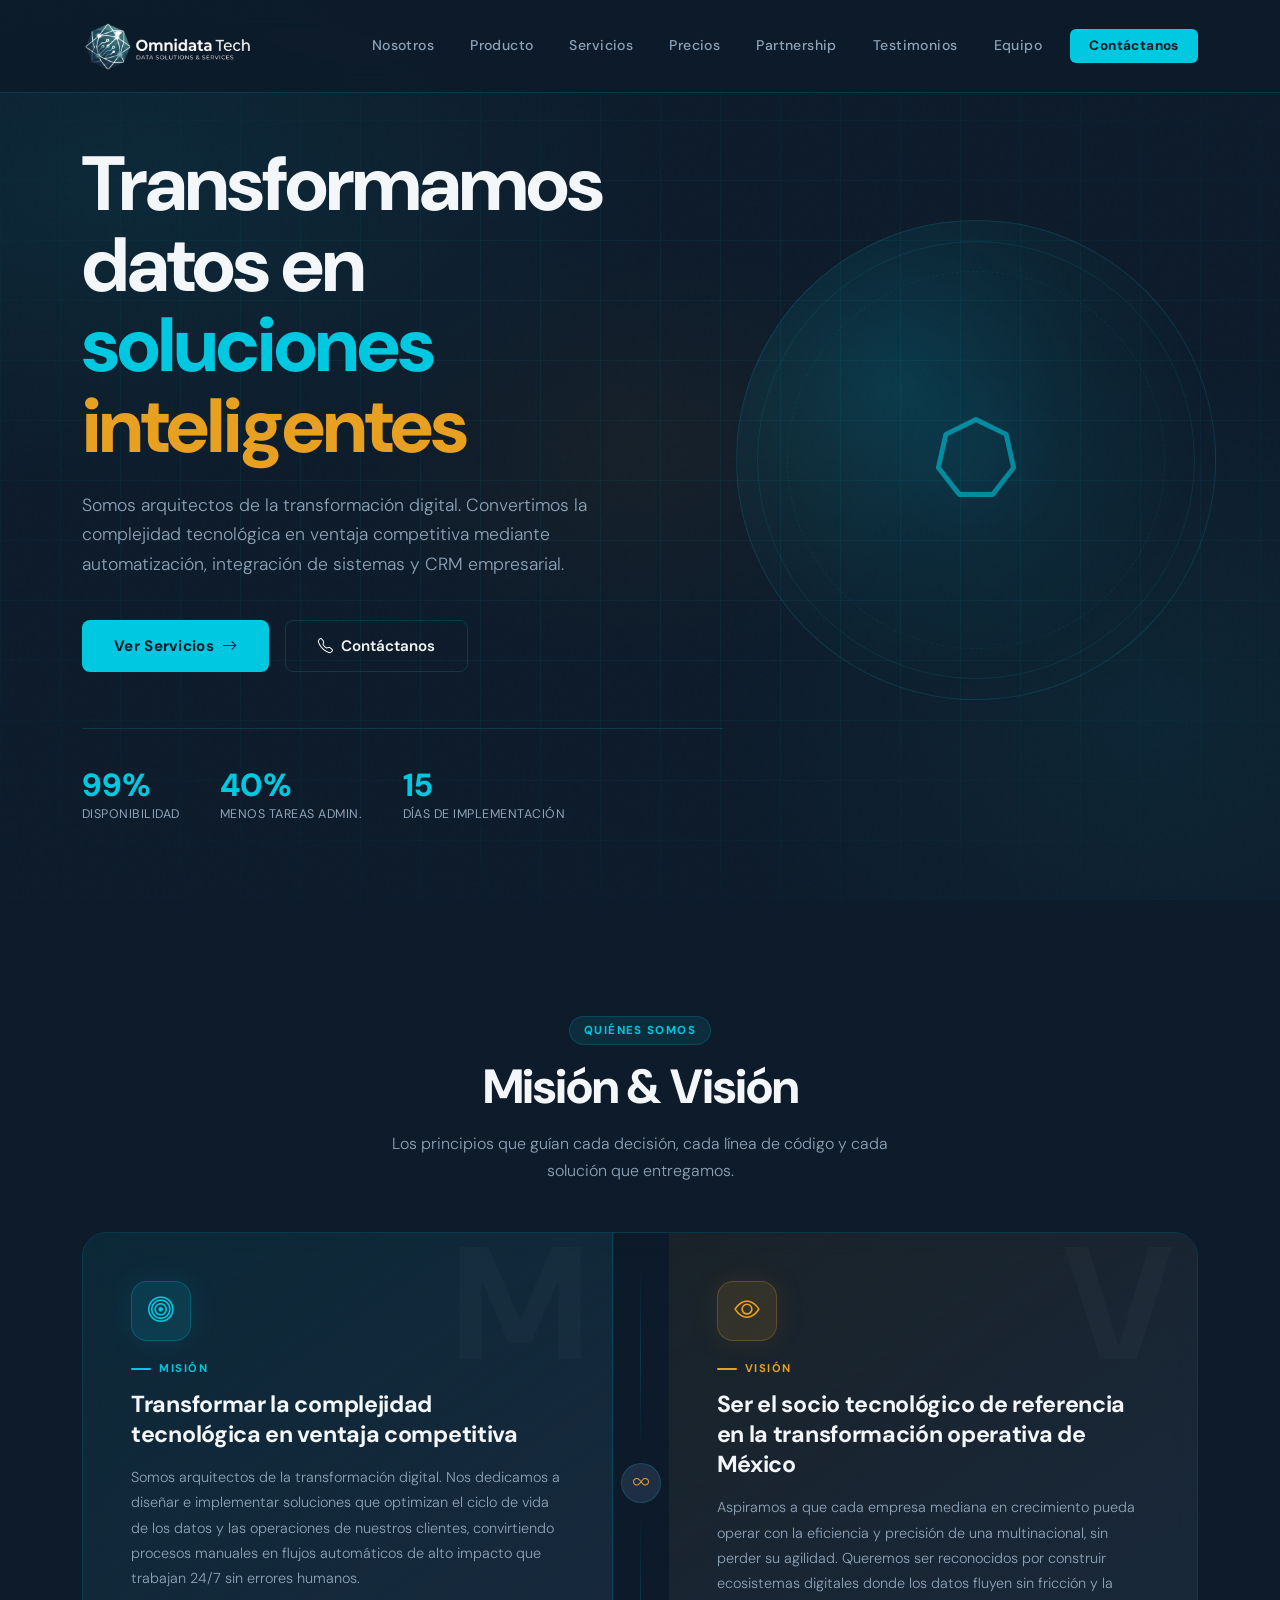
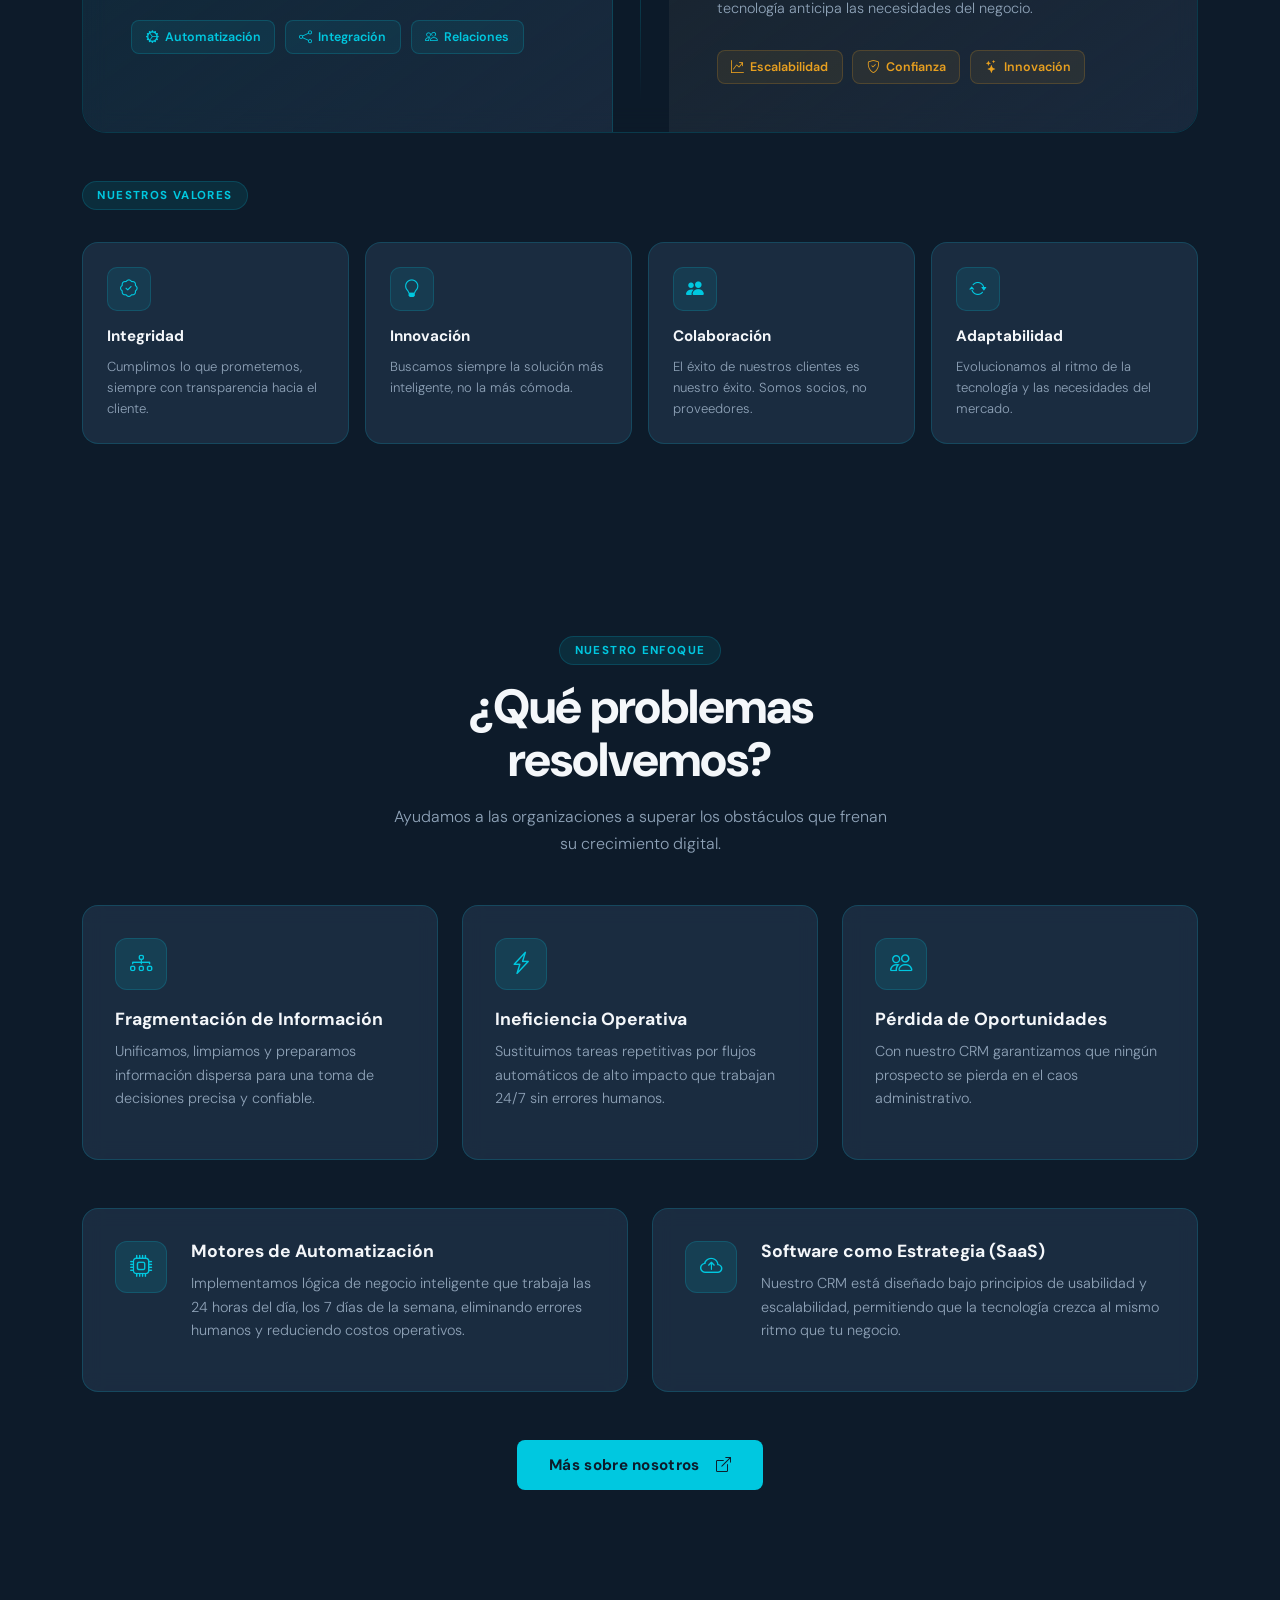
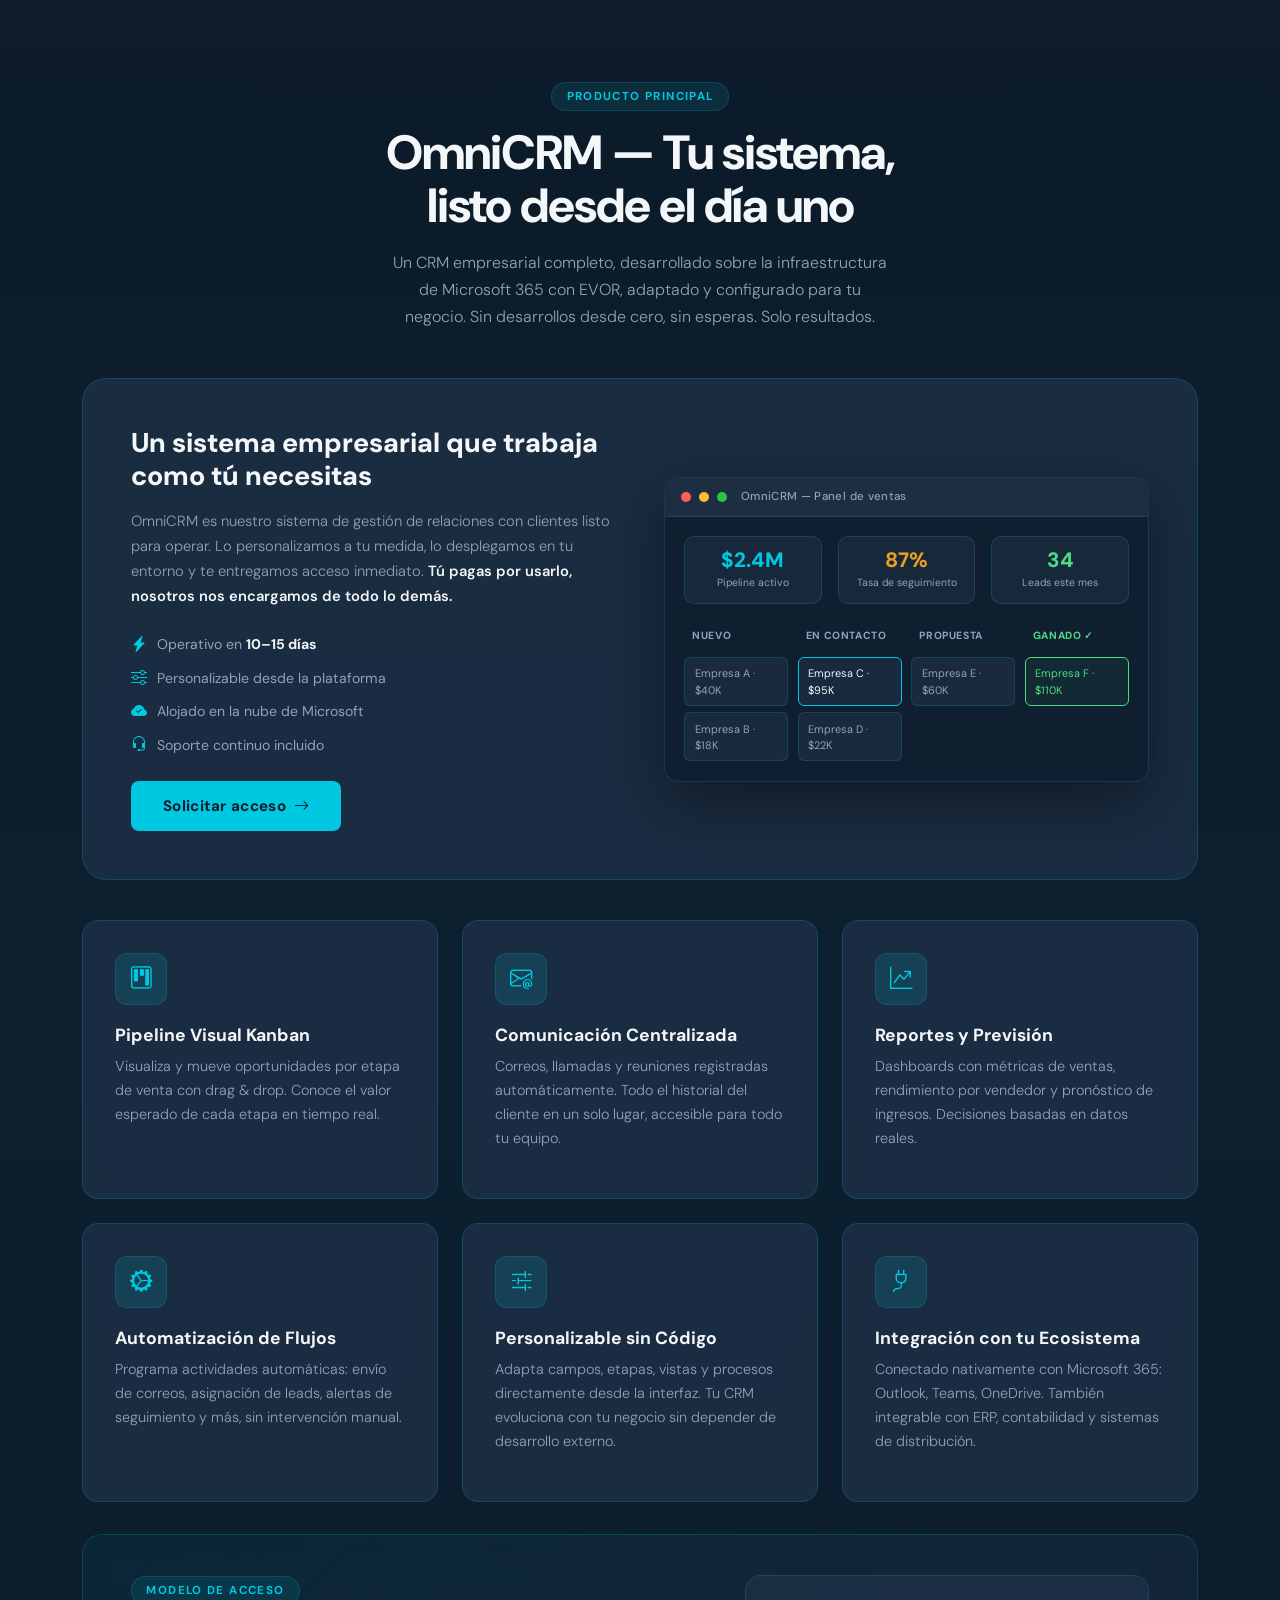
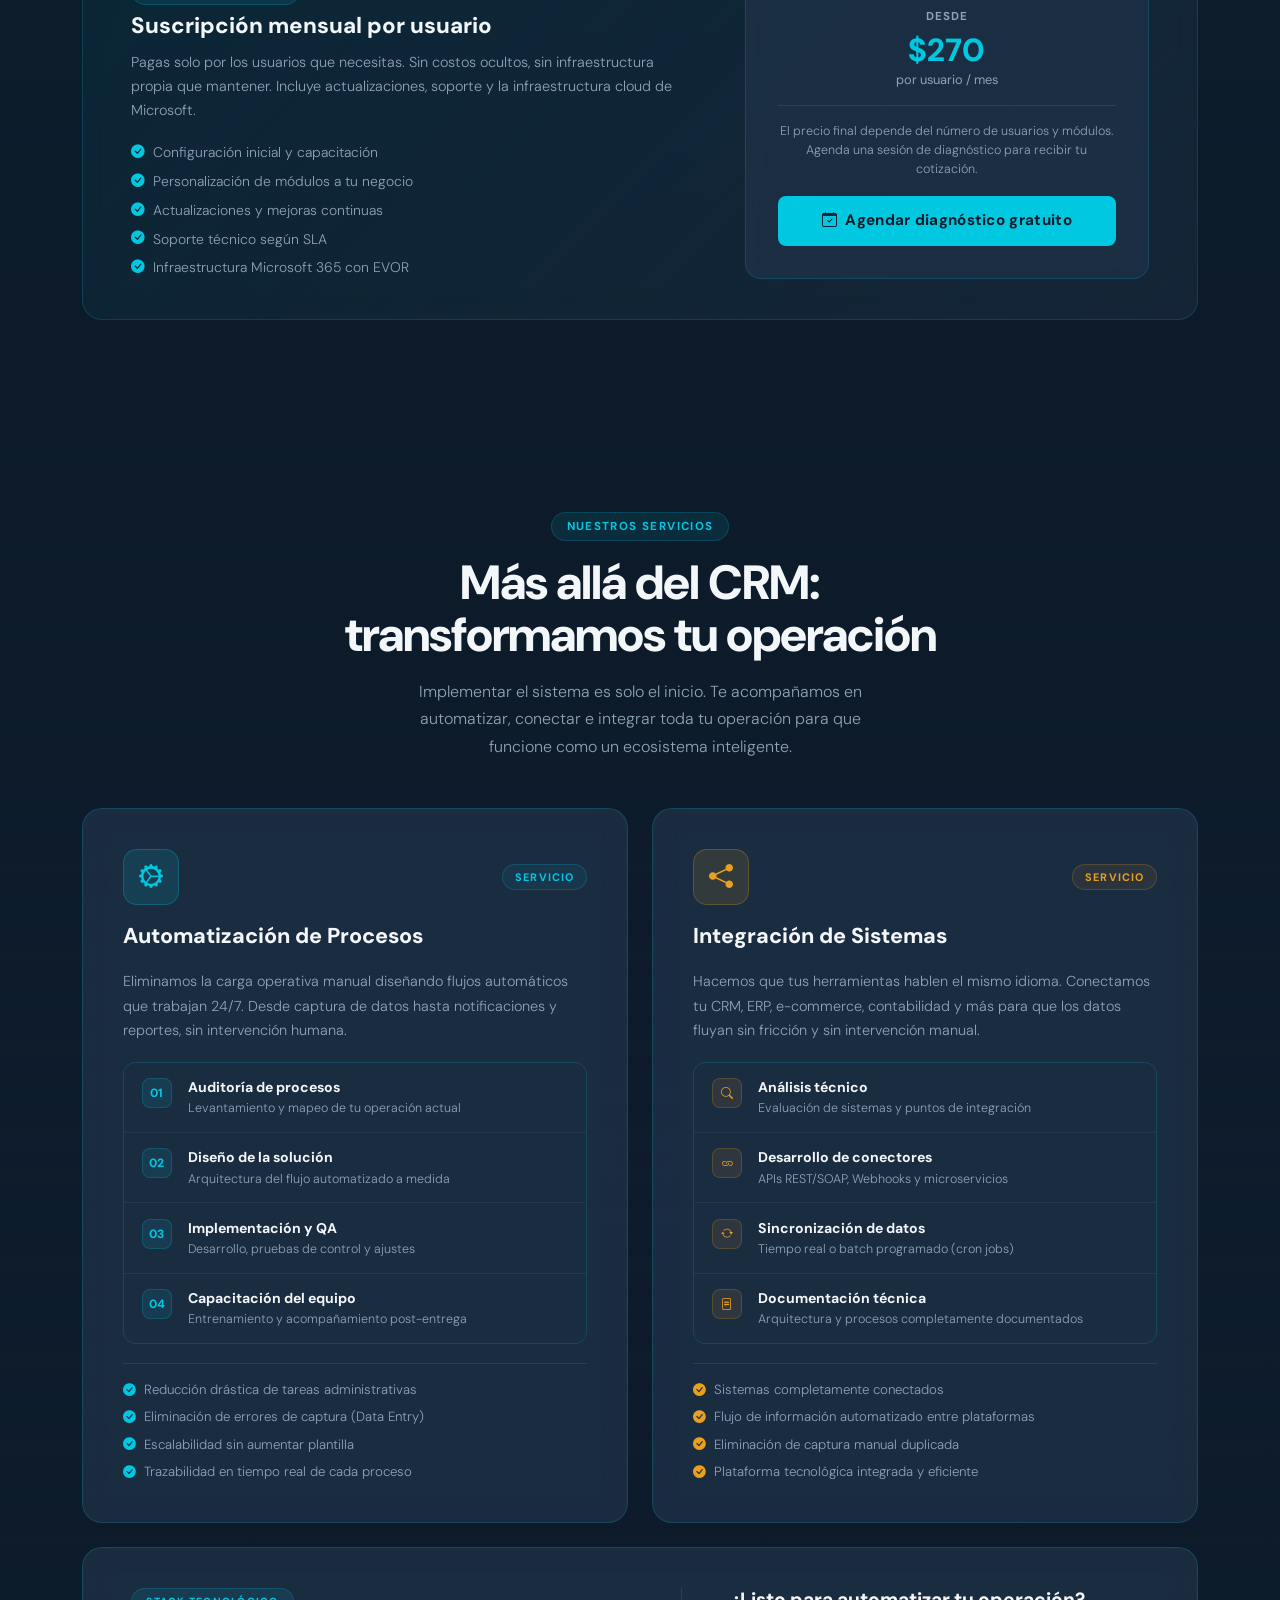
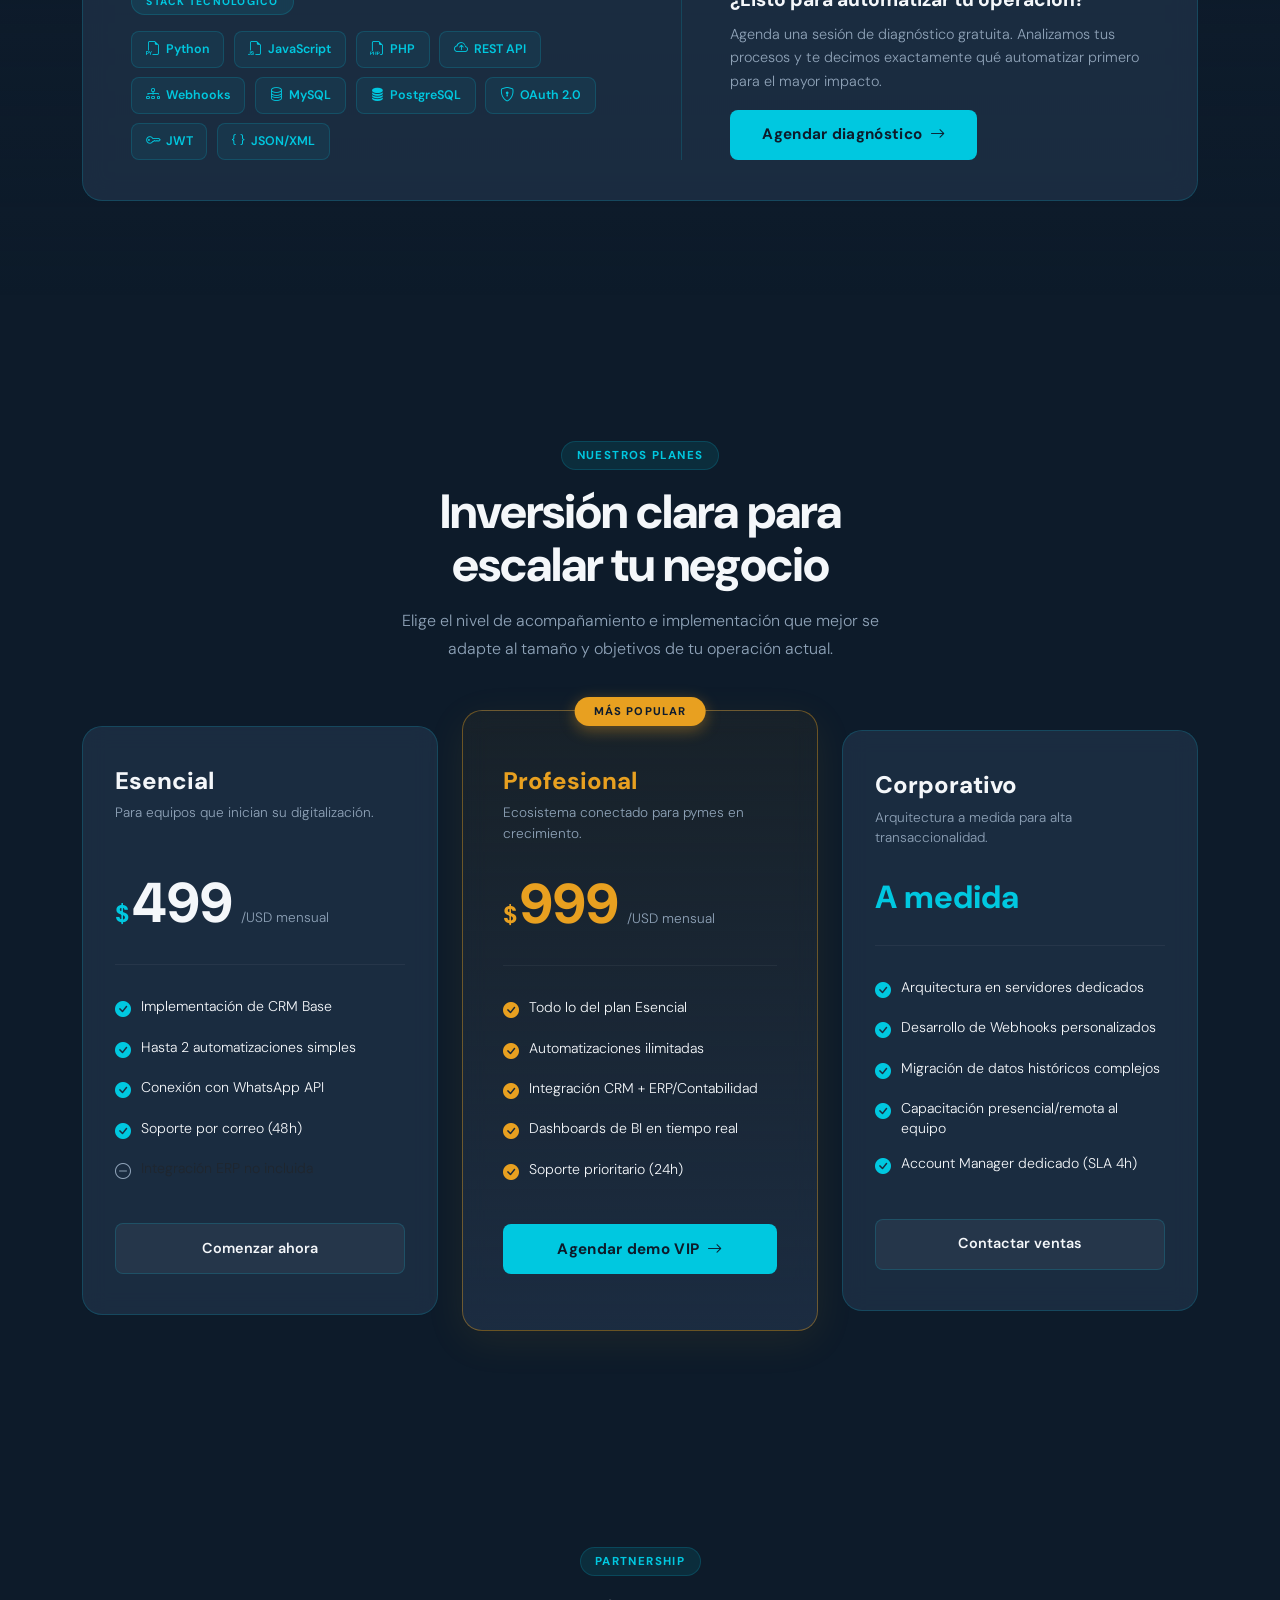
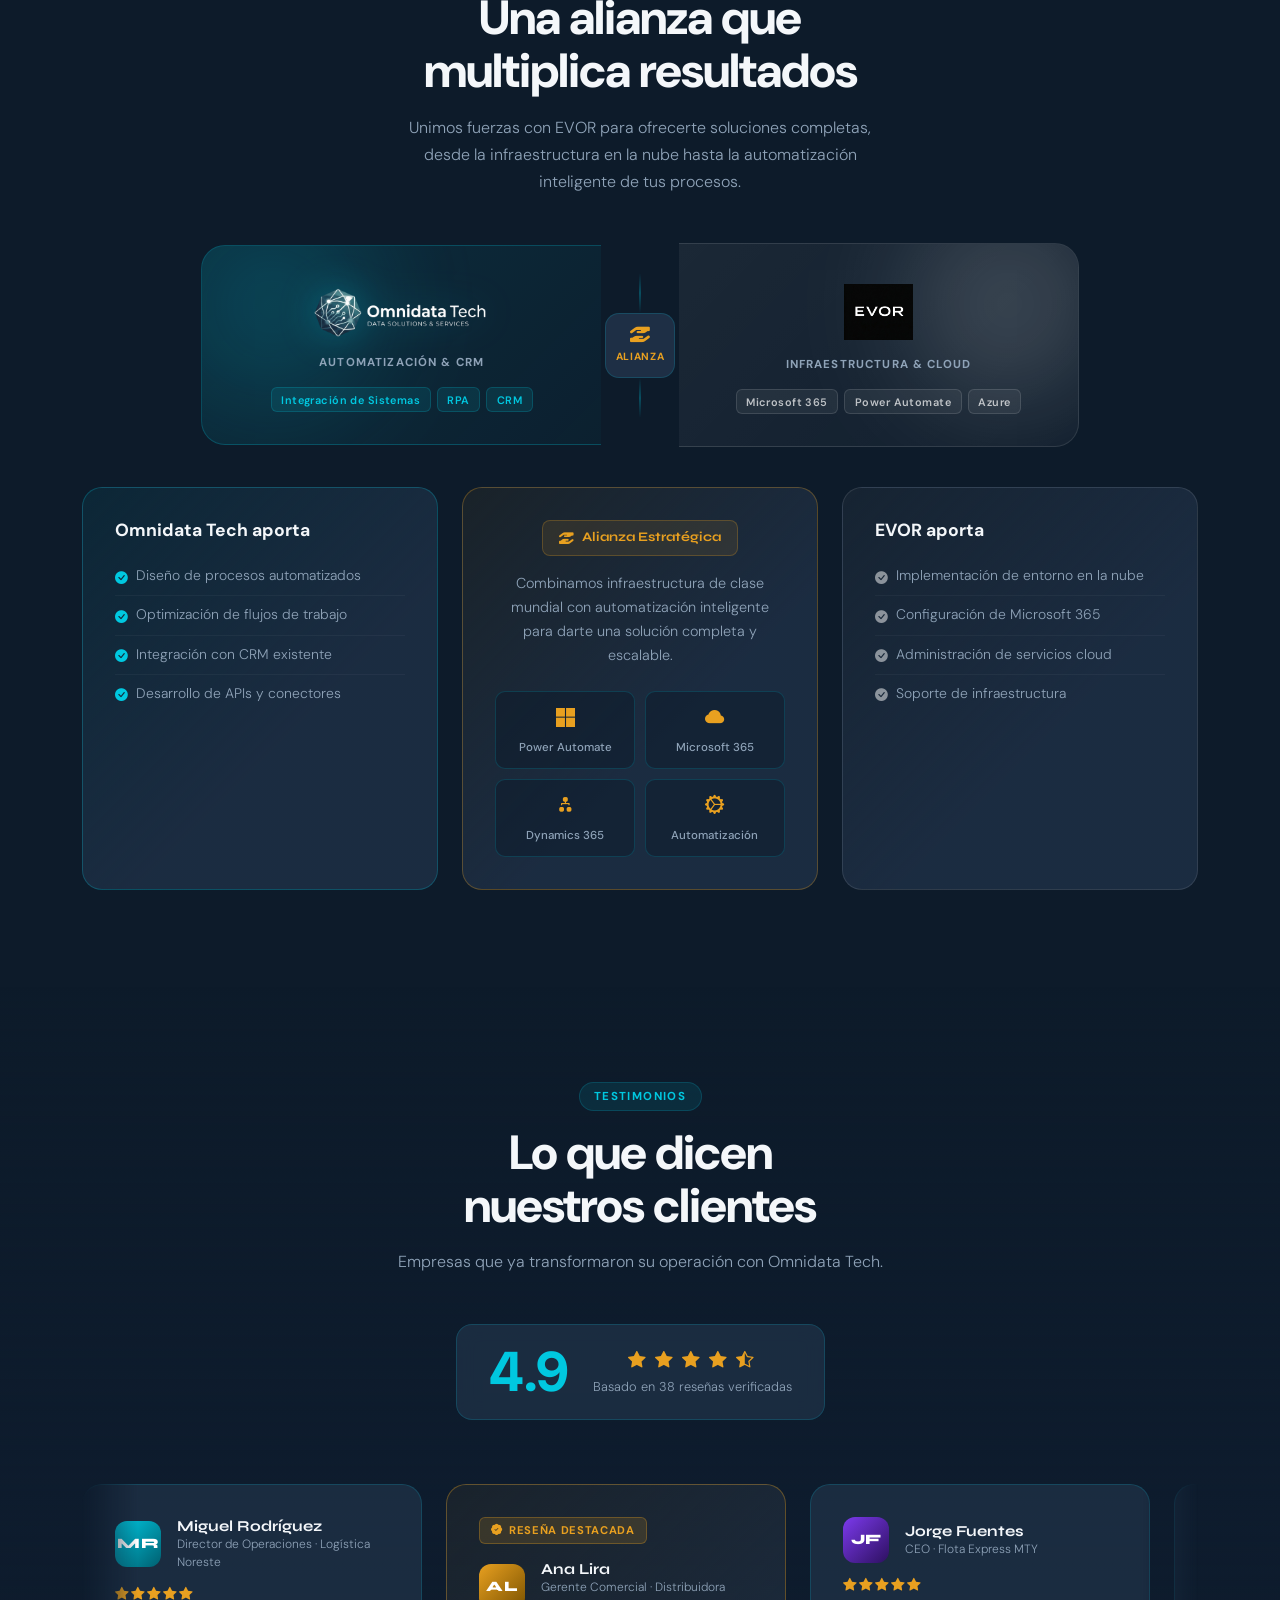
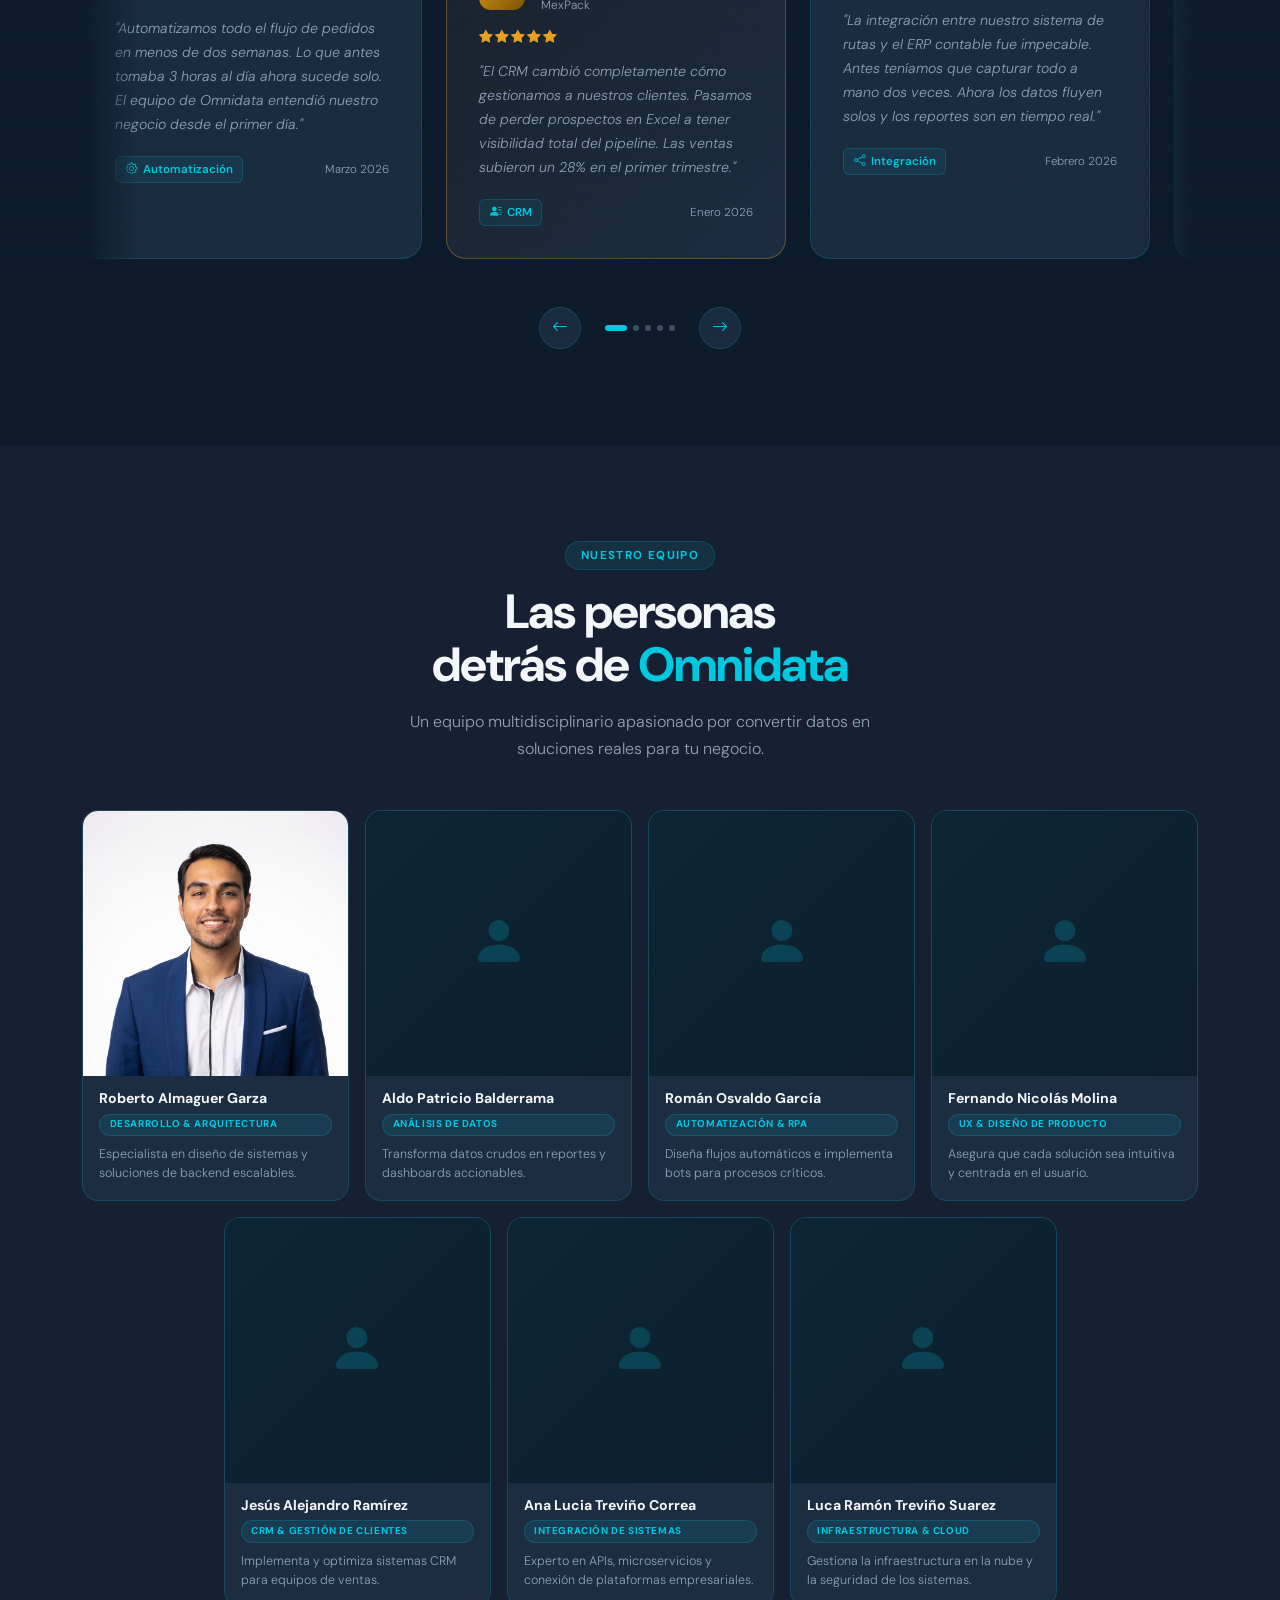
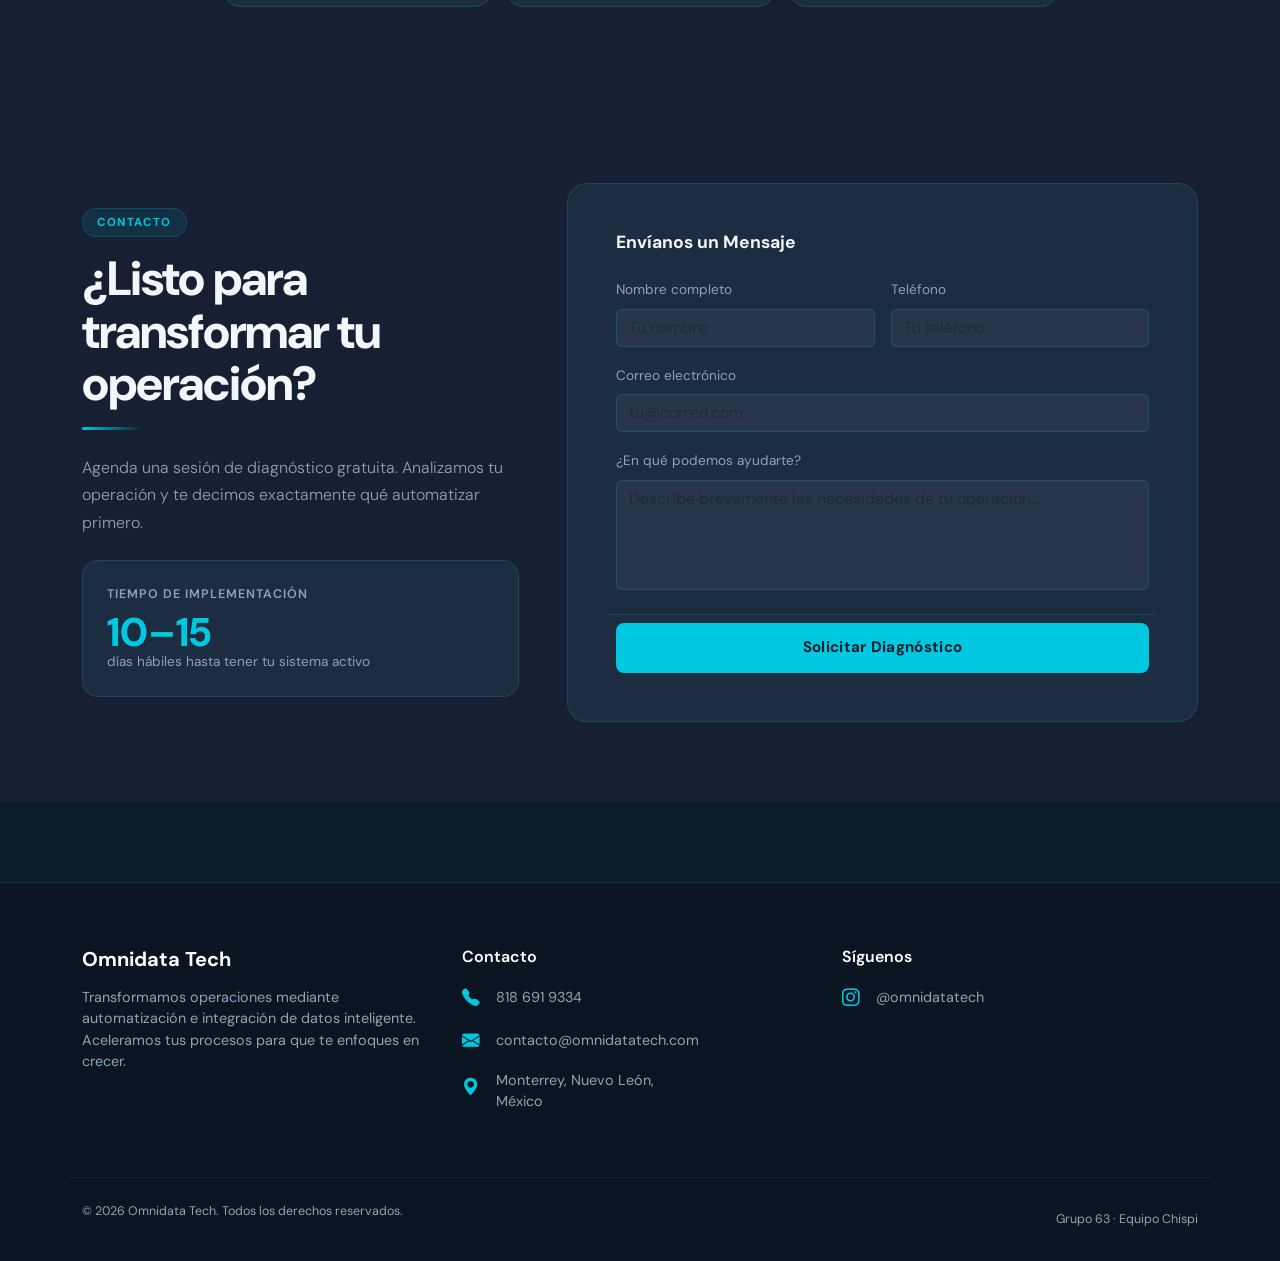
==== commit 3efb3355: "pues hare commit nada mas pq ya le movi un chingo y me da miedo regarla" ====
--- a/index.html
+++ b/index.html
@@ -1,1241 +1,1370 @@
 <!DOCTYPE html>
 <html lang="es">
+
 <head>
-<meta charset="UTF-8">
-<meta name="viewport" content="width=device-width, initial-scale=1.0">
-<title>Omnidata Tech</title>
-<link href="https://cdn.jsdelivr.net/npm/bootstrap@5.3.3/dist/css/bootstrap.min.css" rel="stylesheet">
-<link href="https://fonts.googleapis.com/css2?family=Syne:wght@400;600;700;800&family=DM+Sans:ital,wght@0,300;0,400;0,500;1,300&display=swap" rel="stylesheet">
-<link href="https://cdn.jsdelivr.net/npm/bootstrap-icons@1.11.3/font/bootstrap-icons.css" rel="stylesheet">
-<link rel="stylesheet" href="https://cdnjs.cloudflare.com/ajax/libs/font-awesome/6.5.1/css/all.min.css">
-<link rel="icon" href="assets/img/icon.png" type="image/png">
-<link rel="stylesheet" href="style.css">
+  <meta charset="UTF-8">
+  <meta name="viewport" content="width=device-width, initial-scale=1.0">
+  <title>Omnidata Tech</title>
+  <link href="https://cdn.jsdelivr.net/npm/bootstrap@5.3.3/dist/css/bootstrap.min.css" rel="stylesheet">
+  <link
+    href="https://fonts.googleapis.com/css2?family=Syne:wght@400;600;700;800&family=DM+Sans:ital,wght@0,300;0,400;0,500;1,300&display=swap"
+    rel="stylesheet">
+  <link href="https://cdn.jsdelivr.net/npm/bootstrap-icons@1.11.3/font/bootstrap-icons.css" rel="stylesheet">
+  <link rel="stylesheet" href="https://cdnjs.cloudflare.com/ajax/libs/font-awesome/6.5.1/css/all.min.css">
+  <link rel="icon" href="assets/img/icon.png" type="image/png">
+  <link rel="stylesheet" href="style.css">
 </head>
+
 <body>
 
-<div class="scroll-progress" id="scrollProgress"></div>
-<div class="mesh-bg"></div>
-
-<!-- NAVBAR -->
-<nav class="navbar navbar-expand-lg">
-  <div class="container">
-    <a class="navbar-brand" href="#hero"><img src="assets/img/logo-blanco.png" alt="Omnidata Tech" style="height: 50px;"></a>
-    <button class="navbar-toggler" type="button" data-bs-toggle="collapse" data-bs-target="#navMenu">
-      <span class="navbar-toggler-icon"></span>
-    </button>
-    <div class="collapse navbar-collapse" id="navMenu">
-      <ul class="navbar-nav ms-auto align-items-lg-center gap-1">
-        <li class="nav-item"><a class="nav-link" href="#nosotros">Nosotros</a></li>
-        <li class="nav-item"><a class="nav-link" href="#producto">Producto</a></li>
-        <li class="nav-item"><a class="nav-link" href="#servicios">Servicios</a></li>
-        <li class="nav-item"><a class="nav-link" href="#nicho">Nicho</a></li>
-        <li class="nav-item"><a class="nav-link" href="#partnership">Partnership</a></li>
-        <li class="nav-item"><a class="nav-link" href="#resenas">Reseñas</a></li>
-        <li class="nav-item"><a class="nav-link" href="#sla">SLA</a></li>
-        <li class="nav-item"><a class="nav-link" href="#equipo">Equipo</a></li>
-        <li class="nav-item ms-2"><a class="nav-link btn-nav" href="#contacto">Contáctanos</a></li>
-      </ul>
+  <div class="scroll-progress" id="scrollProgress"></div>
+  <div class="mesh-bg"></div>
+
+  <!-- NAVBAR -->
+  <nav class="navbar navbar-expand-lg">
+    <div class="container">
+      <a class="navbar-brand" href="#hero"><img src="assets/img/logo-blanco.png" alt="Omnidata Tech"
+          style="height: 50px;"></a>
+      <button class="navbar-toggler" type="button" data-bs-toggle="collapse" data-bs-target="#navMenu">
+        <span class="navbar-toggler-icon"></span>
+      </button>
+      <div class="collapse navbar-collapse" id="navMenu">
+        <ul class="navbar-nav ms-auto align-items-lg-center gap-1">
+          <li class="nav-item"><a class="nav-link" href="#nosotros">Nosotros</a></li>
+          <li class="nav-item"><a class="nav-link" href="#producto">Producto</a></li>
+          <li class="nav-item"><a class="nav-link" href="#servicios">Servicios</a></li>
+          <li class="nav-item"><a class="nav-link" href="#precios">Precios</a></li>
+          <li class="nav-item"><a class="nav-link" href="#partnership">Partnership</a></li>
+          <li class="nav-item"><a class="nav-link" href="#resenas">Testimonios</a></li>
+          <li class="nav-item"><a class="nav-link" href="#equipo">Equipo</a></li>
+          <li class="nav-item ms-2"><a class="nav-link btn-nav" href="#contacto">Contáctanos</a></li>
+        </ul>
+      </div>
     </div>
+  </nav>
+
+  <!-- HERO -->
+  <section id="hero">
+    <div class="hero-grid"></div>
+    <div class="container position-relative">
+      <div class="row">
+        <div class="col-lg-7">
+          <h1 class="hero-title reveal reveal-delay-1">
+            Transformamos<br>
+            datos en <span class="accent">soluciones</span><br>
+            <span class="gold">inteligentes</span>
+          </h1>
+          <p class="hero-desc reveal reveal-delay-2">
+            Somos arquitectos de la transformación digital. Convertimos la complejidad tecnológica en ventaja
+            competitiva mediante automatización, integración de sistemas y CRM empresarial.
+          </p>
+          <div class="d-flex gap-3 flex-wrap reveal reveal-delay-3">
+            <a href="#servicios" class="btn-primary-custom">
+              Ver Servicios <i class="bi bi-arrow-right"></i>
+            </a>
+            <a href="#contacto" class="btn-ghost">
+              <i class="bi bi-telephone"></i> Contáctanos
+            </a>
+          </div>
+          <div class="hero-stats reveal reveal-delay-4">
+            <div>
+              <div class="stat-num" data-count="99">0%</div>
+              <div class="stat-label">Disponibilidad</div>
+            </div>
+            <div>
+              <div class="stat-num" data-count="40">0%</div>
+              <div class="stat-label">Menos tareas admin.</div>
+            </div>
+            <div>
+              <div class="stat-num" data-count="15">0</div>
+              <div class="stat-label">Días de implementación</div>
+            </div>
+          </div>
+        </div>
+      </div>
+    </div>
+    <div class="hero-orb">
+      <i class="bi bi-heptagon orb-icon"></i>
+    </div>
+  </section>
+
+  <section id="nosotros">
+    <div class="container">
+
+      <!-- Header -->
+      <div class="text-center mb-5 reveal">
+        <div class="section-tag">Quiénes Somos</div>
+        <h2 class="section-title">Misión &amp; Visión</h2>
+        <p class="section-desc mx-auto">Los principios que guían cada decisión, cada línea de código y cada solución que
+          entregamos.</p>
+      </div>
+
+      <!-- Bloque principal: Misión + Visión lado a lado -->
+      <div class="mv-grid reveal reveal-delay-1">
+
+        <!-- MISIÓN -->
+        <div class="mv-card mv-card--mision">
+          <!-- Número decorativo de fondo -->
+          <div class="mv-bg-num">M</div>
+          <div class="mv-card-inner">
+            <div class="mv-icon-wrap mv-icon-wrap--cyan">
+              <i class="bi bi-bullseye"></i>
+            </div>
+            <div class="mv-label">Misión</div>
+            <h3 class="mv-title">Transformar la complejidad tecnológica en ventaja competitiva</h3>
+            <p class="mv-desc">
+              Somos arquitectos de la transformación digital. Nos dedicamos a diseñar e implementar soluciones que
+              optimizan el ciclo de vida de los datos y las operaciones de nuestros clientes, convirtiendo procesos
+              manuales en flujos automáticos de alto impacto que trabajan 24/7 sin errores humanos.
+            </p>
+            <div class="mv-pillars">
+              <div class="mv-pillar">
+                <i class="bi bi-gear-wide-connected"></i>
+                <span>Automatización</span>
+              </div>
+              <div class="mv-pillar">
+                <i class="bi bi-share"></i>
+                <span>Integración</span>
+              </div>
+              <div class="mv-pillar">
+                <i class="bi bi-people"></i>
+                <span>Relaciones</span>
+              </div>
+            </div>
+          </div>
+        </div>
+
+        <!-- Divisor central -->
+        <div class="mv-divider">
+          <div class="mv-divider-line"></div>
+          <div class="mv-divider-badge">
+            <i class="bi bi-infinity"></i>
+          </div>
+          <div class="mv-divider-line"></div>
+        </div>
+
+        <!-- VISIÓN -->
+        <div class="mv-card mv-card--vision">
+          <div class="mv-bg-num">V</div>
+          <div class="mv-card-inner">
+            <div class="mv-icon-wrap mv-icon-wrap--gold">
+              <i class="bi bi-eye"></i>
+            </div>
+            <div class="mv-label mv-label--gold">Visión</div>
+            <h3 class="mv-title">Ser el socio tecnológico de referencia en la transformación operativa de México</h3>
+            <p class="mv-desc">
+              Aspiramos a que cada empresa mediana en crecimiento pueda operar con la eficiencia y precisión de una
+              multinacional, sin perder su agilidad. Queremos ser reconocidos por construir ecosistemas digitales donde
+              los datos fluyen sin fricción y la tecnología anticipa las necesidades del negocio.
+            </p>
+            <div class="mv-pillars">
+              <div class="mv-pillar mv-pillar--gold">
+                <i class="bi bi-graph-up-arrow"></i>
+                <span>Escalabilidad</span>
+              </div>
+              <div class="mv-pillar mv-pillar--gold">
+                <i class="bi bi-shield-check"></i>
+                <span>Confianza</span>
+              </div>
+              <div class="mv-pillar mv-pillar--gold">
+                <i class="bi bi-stars"></i>
+                <span>Innovación</span>
+              </div>
+            </div>
+          </div>
+        </div>
+
+      </div>
+      <!-- /mv-grid -->
+
+      <!-- Valores como fila inferior -->
+      <div class="mv-valores-title reveal reveal-delay-2">
+        <div class="section-tag">Nuestros Valores</div>
+      </div>
+      <div class="row g-3 reveal reveal-delay-3">
+        <div class="col-6 col-md-3">
+          <div class="valor-card">
+            <div class="valor-icon"><i class="bi bi-patch-check"></i></div>
+            <div class="valor-name">Integridad</div>
+            <p class="valor-desc">Cumplimos lo que prometemos, siempre con transparencia hacia el cliente.</p>
+          </div>
+        </div>
+        <div class="col-6 col-md-3">
+          <div class="valor-card">
+            <div class="valor-icon"><i class="bi bi-lightbulb"></i></div>
+            <div class="valor-name">Innovación</div>
+            <p class="valor-desc">Buscamos siempre la solución más inteligente, no la más cómoda.</p>
+          </div>
+        </div>
+        <div class="col-6 col-md-3">
+          <div class="valor-card">
+            <div class="valor-icon"><i class="bi bi-people-fill"></i></div>
+            <div class="valor-name">Colaboración</div>
+            <p class="valor-desc">El éxito de nuestros clientes es nuestro éxito. Somos socios, no proveedores.</p>
+          </div>
+        </div>
+        <div class="col-6 col-md-3">
+          <div class="valor-card">
+            <div class="valor-icon"><i class="bi bi-arrow-repeat"></i></div>
+            <div class="valor-name">Adaptabilidad</div>
+            <p class="valor-desc">Evolucionamos al ritmo de la tecnología y las necesidades del mercado.</p>
+          </div>
+        </div>
+      </div>
+
+    </div>
+  </section>
+
+  <!-- ENFOQUE -->
+  <section id="enfoque">
+    <div class="container">
+      <div class="text-center mb-5 reveal">
+        <div class="section-tag">Nuestro Enfoque</div>
+        <h2 class="section-title">¿Qué problemas<br>resolvemos?</h2>
+        <p class="section-desc mx-auto">Ayudamos a las organizaciones a superar los obstáculos que frenan su crecimiento
+          digital.</p>
+      </div>
+      <div class="row g-4 mb-5">
+        <div class="col-md-4 reveal reveal-delay-1">
+          <div class="glass-card">
+            <div class="card-icon"><i class="bi bi-diagram-3"></i></div>
+            <h5 class="card-title-sm">Fragmentación de Información</h5>
+            <p class="card-text-sm">Unificamos, limpiamos y preparamos información dispersa para una toma de decisiones
+              precisa y confiable.</p>
+          </div>
+        </div>
+        <div class="col-md-4 reveal reveal-delay-2">
+          <div class="glass-card">
+            <div class="card-icon"><i class="bi bi-lightning-charge"></i></div>
+            <h5 class="card-title-sm">Ineficiencia Operativa</h5>
+            <p class="card-text-sm">Sustituimos tareas repetitivas por flujos automáticos de alto impacto que trabajan
+              24/7 sin errores humanos.</p>
+          </div>
+        </div>
+        <div class="col-md-4 reveal reveal-delay-3">
+          <div class="glass-card">
+            <div class="card-icon"><i class="bi bi-people"></i></div>
+            <h5 class="card-title-sm">Pérdida de Oportunidades</h5>
+            <p class="card-text-sm">Con nuestro CRM garantizamos que ningún prospecto se pierda en el caos
+              administrativo.</p>
+          </div>
+        </div>
+      </div>
+      <div class="row g-4">
+        <div class="col-md-6 reveal reveal-delay-1">
+          <div class="glass-card d-flex gap-4 align-items-start">
+            <div class="card-icon flex-shrink-0"><i class="bi bi-cpu"></i></div>
+            <div>
+              <h5 class="card-title-sm">Motores de Automatización</h5>
+              <p class="card-text-sm">Implementamos lógica de negocio inteligente que trabaja las 24 horas del día, los
+                7 días de la semana, eliminando errores humanos y reduciendo costos operativos.</p>
+            </div>
+          </div>
+        </div>
+        <div class="col-md-6 reveal reveal-delay-2">
+          <div class="glass-card d-flex gap-4 align-items-start">
+            <div class="card-icon flex-shrink-0"><i class="bi bi-cloud-arrow-up"></i></div>
+            <div>
+              <h5 class="card-title-sm">Software como Estrategia (SaaS)</h5>
+              <p class="card-text-sm">Nuestro CRM está diseñado bajo principios de usabilidad y escalabilidad,
+                permitiendo que la tecnología crezca al mismo ritmo que tu negocio.</p>
+            </div>
+          </div>
+        </div>
+
+        <!-- Botón hacia la nueva pestaña -->
+        <div class="text-center mt-5 reveal reveal-delay-3">
+          <a href="nosotros.html" target="_blank" class="btn-primary-custom">
+            Más sobre nosotros <i class="bi bi-box-arrow-up-right ms-2"></i>
+          </a>
+        </div>
+      </div>
+  </section>
   </div>
-</nav>
-
-<!-- HERO -->
-<section id="hero">
-  <div class="hero-grid"></div>
-  <div class="container position-relative">
-    <div class="row">
-      <div class="col-lg-7">
-        <h1 class="hero-title reveal reveal-delay-1">
-          Transformamos<br>
-          datos en <span class="accent">soluciones</span><br>
-          <span class="gold">inteligentes</span>
-        </h1>
-        <p class="hero-desc reveal reveal-delay-2">
-          Somos arquitectos de la transformación digital. Convertimos la complejidad tecnológica en ventaja competitiva mediante automatización, integración de sistemas y CRM empresarial.
-        </p>
-        <div class="d-flex gap-3 flex-wrap reveal reveal-delay-3">
-          <a href="#servicios" class="btn-primary-custom">
-            Ver Servicios <i class="bi bi-arrow-right"></i>
+  </div>
+  </section>
+
+  <!-- PRODUCTO: CRM -->
+  <section id="producto">
+    <div class="container">
+
+      <!-- Header -->
+      <div class="text-center mb-5 reveal">
+        <div class="section-tag">Producto Principal</div>
+        <h2 class="section-title">OmniCRM — Tu sistema,<br>listo desde el día uno</h2>
+        <p class="section-desc mx-auto">Un CRM empresarial completo, desarrollado sobre la infraestructura de Microsoft
+          365 con EVOR, adaptado y configurado para tu negocio. Sin desarrollos desde cero, sin esperas. Solo
+          resultados.</p>
+      </div>
+
+      <!-- Hero del producto -->
+      <div class="crm-hero reveal reveal-delay-1">
+        <div class="crm-hero-left">
+          <h3 class="crm-hero-title">Un sistema empresarial que trabaja como tú necesitas</h3>
+          <p class="crm-hero-desc">OmniCRM es nuestro sistema de gestión de relaciones con clientes listo para operar.
+            Lo personalizamos a tu medida, lo desplegamos en tu entorno y te entregamos acceso inmediato. <strong>Tú
+              pagas por usarlo, nosotros nos encargamos de todo lo demás.</strong></p>
+
+          <div class="crm-features-quick">
+            <div class="cfq-item">
+              <i class="bi bi-lightning-charge-fill"></i>
+              <span>Operativo en <strong>10–15 días</strong></span>
+            </div>
+            <div class="cfq-item">
+              <i class="bi bi-sliders"></i>
+              <span>Personalizable desde la plataforma</span>
+            </div>
+            <div class="cfq-item">
+              <i class="bi bi-cloud-check-fill"></i>
+              <span>Alojado en la nube de Microsoft</span>
+            </div>
+            <div class="cfq-item">
+              <i class="bi bi-headset"></i>
+              <span>Soporte continuo incluido</span>
+            </div>
+          </div>
+
+          <a href="#contacto" class="btn-primary-custom mt-4" style="width:fit-content;">
+            Solicitar acceso <i class="bi bi-arrow-right"></i>
           </a>
-          <a href="#contacto" class="btn-ghost">
-            <i class="bi bi-telephone"></i> Contáctanos
+        </div>
+
+        <div class="crm-hero-right">
+          <!-- Dashboard mockup -->
+          <div class="crm-dashboard">
+            <div class="crm-dash-bar">
+              <div class="crm-dash-dot" style="background:#ff5f57;"></div>
+              <div class="crm-dash-dot" style="background:#febc2e;"></div>
+              <div class="crm-dash-dot" style="background:#28c840;"></div>
+              <span class="crm-dash-title">OmniCRM — Panel de ventas</span>
+            </div>
+            <div class="crm-dash-body">
+              <!-- KPIs -->
+              <div class="crm-kpis">
+                <div class="crm-kpi">
+                  <div class="crm-kpi-val" style="color:var(--cyan);">$2.4M</div>
+                  <div class="crm-kpi-label">Pipeline activo</div>
+                </div>
+                <div class="crm-kpi">
+                  <div class="crm-kpi-val" style="color:var(--gold);">87%</div>
+                  <div class="crm-kpi-label">Tasa de seguimiento</div>
+                </div>
+                <div class="crm-kpi">
+                  <div class="crm-kpi-val" style="color:#4ade80;">34</div>
+                  <div class="crm-kpi-label">Leads este mes</div>
+                </div>
+              </div>
+              <!-- Pipeline kanban simplificado -->
+              <div class="crm-kanban">
+                <div class="crm-col">
+                  <div class="crm-col-head">Nuevo</div>
+                  <div class="crm-card">Empresa A · $40K</div>
+                  <div class="crm-card">Empresa B · $18K</div>
+                </div>
+                <div class="crm-col">
+                  <div class="crm-col-head">En contacto</div>
+                  <div class="crm-card crm-card--active">Empresa C · $95K</div>
+                  <div class="crm-card">Empresa D · $22K</div>
+                </div>
+                <div class="crm-col">
+                  <div class="crm-col-head">Propuesta</div>
+                  <div class="crm-card">Empresa E · $60K</div>
+                </div>
+                <div class="crm-col">
+                  <div class="crm-col-head crm-col-head--won">Ganado ✓</div>
+                  <div class="crm-card crm-card--won">Empresa F · $110K</div>
+                </div>
+              </div>
+            </div>
+          </div>
+        </div>
+      </div>
+
+      <!-- Características en grid -->
+      <div class="row g-4 mt-3 reveal reveal-delay-2">
+
+        <div class="col-md-4">
+          <div class="glass-card crm-feat-card">
+            <div class="card-icon"><i class="bi bi-kanban"></i></div>
+            <h5 class="card-title-sm">Pipeline Visual Kanban</h5>
+            <p class="card-text-sm">Visualiza y mueve oportunidades por etapa de venta con drag & drop. Conoce el valor
+              esperado de cada etapa en tiempo real.</p>
+          </div>
+        </div>
+
+        <div class="col-md-4">
+          <div class="glass-card crm-feat-card">
+            <div class="card-icon"><i class="bi bi-envelope-at"></i></div>
+            <h5 class="card-title-sm">Comunicación Centralizada</h5>
+            <p class="card-text-sm">Correos, llamadas y reuniones registradas automáticamente. Todo el historial del
+              cliente en un solo lugar, accesible para todo tu equipo.</p>
+          </div>
+        </div>
+
+        <div class="col-md-4">
+          <div class="glass-card crm-feat-card">
+            <div class="card-icon"><i class="bi bi-graph-up-arrow"></i></div>
+            <h5 class="card-title-sm">Reportes y Previsión</h5>
+            <p class="card-text-sm">Dashboards con métricas de ventas, rendimiento por vendedor y pronóstico de
+              ingresos. Decisiones basadas en datos reales.</p>
+          </div>
+        </div>
+
+        <div class="col-md-4">
+          <div class="glass-card crm-feat-card">
+            <div class="card-icon"><i class="bi bi-gear-wide-connected"></i></div>
+            <h5 class="card-title-sm">Automatización de Flujos</h5>
+            <p class="card-text-sm">Programa actividades automáticas: envío de correos, asignación de leads, alertas de
+              seguimiento y más, sin intervención manual.</p>
+          </div>
+        </div>
+
+        <div class="col-md-4">
+          <div class="glass-card crm-feat-card">
+            <div class="card-icon"><i class="bi bi-sliders2"></i></div>
+            <h5 class="card-title-sm">Personalizable sin Código</h5>
+            <p class="card-text-sm">Adapta campos, etapas, vistas y procesos directamente desde la interfaz. Tu CRM
+              evoluciona con tu negocio sin depender de desarrollo externo.</p>
+          </div>
+        </div>
+
+        <div class="col-md-4">
+          <div class="glass-card crm-feat-card">
+            <div class="card-icon"><i class="bi bi-plug"></i></div>
+            <h5 class="card-title-sm">Integración con tu Ecosistema</h5>
+            <p class="card-text-sm">Conectado nativamente con Microsoft 365: Outlook, Teams, OneDrive. También
+              integrable con ERP, contabilidad y sistemas de distribución.</p>
+          </div>
+        </div>
+
+      </div>
+
+      <!-- Modelo de suscripción -->
+      <div class="crm-pricing reveal reveal-delay-3">
+        <div class="crm-pricing-left">
+          <div class="section-tag mb-2">Modelo de acceso</div>
+          <h4 style="font-weight:800;font-size:1.4rem;margin-bottom:0.75rem;">Suscripción mensual por usuario</h4>
+          <p class="card-text-sm">Pagas solo por los usuarios que necesitas. Sin costos ocultos, sin infraestructura
+            propia que mantener. Incluye actualizaciones, soporte y la infraestructura cloud de Microsoft.</p>
+          <div class="crm-includes">
+            <div class="crm-inc-item"><i class="bi bi-check-circle-fill"></i> Configuración inicial y capacitación</div>
+            <div class="crm-inc-item"><i class="bi bi-check-circle-fill"></i> Personalización de módulos a tu negocio
+            </div>
+            <div class="crm-inc-item"><i class="bi bi-check-circle-fill"></i> Actualizaciones y mejoras continuas</div>
+            <div class="crm-inc-item"><i class="bi bi-check-circle-fill"></i> Soporte técnico según SLA</div>
+            <div class="crm-inc-item"><i class="bi bi-check-circle-fill"></i> Infraestructura Microsoft 365 con EVOR
+            </div>
+          </div>
+        </div>
+        <div class="crm-pricing-right">
+          <div class="crm-price-card">
+            <div class="crm-price-tag">Desde</div>
+            <div class="crm-price-num">$<span>270</span></div>
+            <div class="crm-price-period">por usuario / mes</div>
+            <div class="crm-price-note">El precio final depende del número de usuarios y módulos. Agenda una sesión de
+              diagnóstico para recibir tu cotización.</div>
+            <a href="#contacto" class="btn-primary-custom w-100 justify-content-center mt-3">
+              <i class="bi bi-calendar-check"></i> Agendar diagnóstico gratuito
+            </a>
+          </div>
+        </div>
+      </div>
+
+    </div>
+  </section>
+
+  <!-- Servicios -->
+  <section id="servicios">
+    <div class="container">
+
+      <!-- Header -->
+      <div class="text-center mb-5 reveal">
+        <div class="section-tag">Nuestros Servicios</div>
+        <h2 class="section-title">Más allá del CRM:<br>transformamos tu operación</h2>
+        <p class="section-desc mx-auto">Implementar el sistema es solo el inicio. Te acompañamos en automatizar,
+          conectar e integrar toda tu operación para que funcione como un ecosistema inteligente.</p>
+      </div>
+
+      <!-- Dos cards principales de servicios -->
+      <div class="row g-4 mb-4">
+
+        <!-- Servicio 1: Automatización -->
+        <div class="col-lg-6 reveal reveal-delay-1">
+          <div class="svc-card">
+            <div class="svc-card-top">
+              <div class="svc-icon-wrap">
+                <i class="bi bi-gear-wide-connected"></i>
+              </div>
+              <div class="svc-badge">Servicio</div>
+            </div>
+            <h4 class="svc-title">Automatización de Procesos</h4>
+            <p class="svc-desc">Eliminamos la carga operativa manual diseñando flujos automáticos que trabajan 24/7.
+              Desde captura de datos hasta notificaciones y reportes, sin intervención humana.</p>
+
+            <div class="svc-steps">
+              <div class="svc-step">
+                <div class="svc-step-num">01</div>
+                <div>
+                  <strong>Auditoría de procesos</strong>
+                  <p>Levantamiento y mapeo de tu operación actual</p>
+                </div>
+              </div>
+              <div class="svc-step">
+                <div class="svc-step-num">02</div>
+                <div>
+                  <strong>Diseño de la solución</strong>
+                  <p>Arquitectura del flujo automatizado a medida</p>
+                </div>
+              </div>
+              <div class="svc-step">
+                <div class="svc-step-num">03</div>
+                <div>
+                  <strong>Implementación y QA</strong>
+                  <p>Desarrollo, pruebas de control y ajustes</p>
+                </div>
+              </div>
+              <div class="svc-step">
+                <div class="svc-step-num">04</div>
+                <div>
+                  <strong>Capacitación del equipo</strong>
+                  <p>Entrenamiento y acompañamiento post-entrega</p>
+                </div>
+              </div>
+            </div>
+
+            <div class="svc-benefits">
+              <div class="svc-benefit"><i class="bi bi-check-circle-fill"></i> Reducción drástica de tareas
+                administrativas</div>
+              <div class="svc-benefit"><i class="bi bi-check-circle-fill"></i> Eliminación de errores de captura (Data
+                Entry)</div>
+              <div class="svc-benefit"><i class="bi bi-check-circle-fill"></i> Escalabilidad sin aumentar plantilla
+              </div>
+              <div class="svc-benefit"><i class="bi bi-check-circle-fill"></i> Trazabilidad en tiempo real de cada
+                proceso</div>
+            </div>
+          </div>
+        </div>
+
+        <!-- Servicio 2: Integración -->
+        <div class="col-lg-6 reveal reveal-delay-2">
+          <div class="svc-card svc-card--alt">
+            <div class="svc-card-top">
+              <div class="svc-icon-wrap svc-icon-wrap--gold">
+                <i class="bi bi-share-fill"></i>
+              </div>
+              <div class="svc-badge svc-badge--gold">Servicio</div>
+            </div>
+            <h4 class="svc-title">Integración de Sistemas</h4>
+            <p class="svc-desc">Hacemos que tus herramientas hablen el mismo idioma. Conectamos tu CRM, ERP, e-commerce,
+              contabilidad y más para que los datos fluyan sin fricción y sin intervención manual.</p>
+
+            <div class="svc-steps">
+              <div class="svc-step">
+                <div class="svc-step-num svc-step-num--gold">
+                  <i class="bi bi-search" style="font-size:0.75rem;"></i>
+                </div>
+                <div>
+                  <strong>Análisis técnico</strong>
+                  <p>Evaluación de sistemas y puntos de integración</p>
+                </div>
+              </div>
+              <div class="svc-step">
+                <div class="svc-step-num svc-step-num--gold">
+                  <i class="bi bi-link" style="font-size:0.75rem;"></i>
+                </div>
+                <div>
+                  <strong>Desarrollo de conectores</strong>
+                  <p>APIs REST/SOAP, Webhooks y microservicios</p>
+                </div>
+              </div>
+              <div class="svc-step">
+                <div class="svc-step-num svc-step-num--gold">
+                  <i class="bi bi-arrow-repeat" style="font-size:0.75rem;"></i>
+                </div>
+                <div>
+                  <strong>Sincronización de datos</strong>
+                  <p>Tiempo real o batch programado (cron jobs)</p>
+                </div>
+              </div>
+              <div class="svc-step">
+                <div class="svc-step-num svc-step-num--gold">
+                  <i class="bi bi-file-text" style="font-size:0.75rem;"></i>
+                </div>
+                <div>
+                  <strong>Documentación técnica</strong>
+                  <p>Arquitectura y procesos completamente documentados</p>
+                </div>
+              </div>
+            </div>
+
+            <div class="svc-benefits">
+              <div class="svc-benefit svc-benefit--gold"><i class="bi bi-check-circle-fill"></i> Sistemas completamente
+                conectados</div>
+              <div class="svc-benefit svc-benefit--gold"><i class="bi bi-check-circle-fill"></i> Flujo de información
+                automatizado entre plataformas</div>
+              <div class="svc-benefit svc-benefit--gold"><i class="bi bi-check-circle-fill"></i> Eliminación de captura
+                manual duplicada</div>
+              <div class="svc-benefit svc-benefit--gold"><i class="bi bi-check-circle-fill"></i> Plataforma tecnológica
+                integrada y eficiente</div>
+            </div>
+          </div>
+        </div>
+
+      </div>
+
+      <!-- Stack tecnológico + CTA -->
+      <div class="svc-bottom reveal reveal-delay-3">
+        <div class="svc-tech-block">
+          <div class="section-tag mb-3" style="font-size:0.65rem;">Stack tecnológico</div>
+          <div class="svc-tech-grid">
+            <div class="svc-tech-item"><i class="bi bi-filetype-py"></i><span>Python</span></div>
+            <div class="svc-tech-item"><i class="bi bi-filetype-js"></i><span>JavaScript</span></div>
+            <div class="svc-tech-item"><i class="bi bi-filetype-php"></i><span>PHP</span></div>
+            <div class="svc-tech-item"><i class="bi bi-cloud-arrow-up"></i><span>REST API</span></div>
+            <div class="svc-tech-item"><i class="bi bi-diagram-3"></i><span>Webhooks</span></div>
+            <div class="svc-tech-item"><i class="bi bi-database"></i><span>MySQL</span></div>
+            <div class="svc-tech-item"><i class="bi bi-database-fill"></i><span>PostgreSQL</span></div>
+            <div class="svc-tech-item"><i class="bi bi-shield-lock"></i><span>OAuth 2.0</span></div>
+            <div class="svc-tech-item"><i class="bi bi-key"></i><span>JWT</span></div>
+            <div class="svc-tech-item"><i class="bi bi-braces"></i><span>JSON/XML</span></div>
+          </div>
+        </div>
+        <div class="svc-cta-block">
+          <h5 style="font-weight:800;font-size:1.2rem;margin-bottom:0.75rem;">¿Listo para automatizar tu operación?</h5>
+          <p class="card-text-sm mb-3">Agenda una sesión de diagnóstico gratuita. Analizamos tus procesos y te decimos
+            exactamente qué automatizar primero para el mayor impacto.</p>
+          <a href="#contacto" class="btn-primary-custom">
+            Agendar diagnóstico <i class="bi bi-arrow-right"></i>
           </a>
         </div>
-        <div class="hero-stats reveal reveal-delay-4">
+      </div>
+
+    </div>
+  </section>
+
+  <!-- Planes -->
+  <section id="precios" class="mt-5">
+    <div class="container">
+
+      <!-- Header -->
+      <div class="text-center mb-5 reveal">
+        <div class="section-tag">Nuestros Planes</div>
+        <h2 class="section-title">Inversión clara para<br>escalar tu negocio</h2>
+        <p class="section-desc mx-auto">Elige el nivel de acompañamiento e implementación que mejor se adapte al tamaño
+          y objetivos de tu operación actual.</p>
+      </div>
+
+      <!-- Tres cards de planes -->
+      <div class="row g-4 mb-4 align-items-center">
+
+        <!-- Plan 1: Esencial -->
+        <div class="col-lg-4 reveal reveal-delay-1">
+          <div class="plan-card">
+            <div class="plan-card-top">
+              <h4 class="plan-title">Esencial</h4>
+              <p class="plan-desc">Para equipos que inician su digitalización.</p>
+            </div>
+            <div class="plan-price-block">
+              <span class="plan-currency">$</span>
+              <span class="plan-price">499</span>
+              <span class="plan-period">/USD mensual</span>
+            </div>
+
+            <div class="plan-features">
+              <div class="plan-feature"><i class="bi bi-check-circle-fill"></i> Implementación de CRM Base</div>
+              <div class="plan-feature"><i class="bi bi-check-circle-fill"></i> Hasta 2 automatizaciones simples</div>
+              <div class="plan-feature"><i class="bi bi-check-circle-fill"></i> Conexión con WhatsApp API</div>
+              <div class="plan-feature"><i class="bi bi-check-circle-fill"></i> Soporte por correo (48h)</div>
+              <div class="plan-feature text-muted"><i class="bi bi-dash-circle"></i> Integración ERP no incluida</div>
+            </div>
+
+            <a href="#contacto" class="btn-secondary-custom w-100 text-center mt-auto">Comenzar ahora</a>
+          </div>
+        </div>
+
+        <!-- Plan 2: Profesional (Destacado) -->
+        <div class="col-lg-4 reveal reveal-delay-2">
+          <div class="plan-card plan-card--featured">
+            <div class="plan-badge-popular">MÁS POPULAR</div>
+            <div class="plan-card-top">
+              <h4 class="plan-title text-gold">Profesional</h4>
+              <p class="plan-desc">Ecosistema conectado para pymes en crecimiento.</p>
+            </div>
+            <div class="plan-price-block">
+              <span class="plan-currency text-gold">$</span>
+              <span class="plan-price text-gold">999</span>
+              <span class="plan-period">/USD mensual</span>
+            </div>
+
+            <div class="plan-features">
+              <div class="plan-feature plan-feature--gold"><i class="bi bi-check-circle-fill"></i> Todo lo del plan
+                Esencial</div>
+              <div class="plan-feature plan-feature--gold"><i class="bi bi-check-circle-fill"></i> Automatizaciones
+                ilimitadas</div>
+              <div class="plan-feature plan-feature--gold"><i class="bi bi-check-circle-fill"></i> Integración CRM +
+                ERP/Contabilidad</div>
+              <div class="plan-feature plan-feature--gold"><i class="bi bi-check-circle-fill"></i> Dashboards de BI en
+                tiempo real</div>
+              <div class="plan-feature plan-feature--gold"><i class="bi bi-check-circle-fill"></i> Soporte prioritario
+                (24h)</div>
+            </div>
+
+            <a href="#contacto" class="btn-primary-custom w-100 text-center mt-auto"
+              style="justify-content: center;">Agendar demo VIP <i class="bi bi-arrow-right"></i></a>
+          </div>
+        </div>
+
+        <!-- Plan 3: Corporativo -->
+        <div class="col-lg-4 reveal reveal-delay-3">
+          <div class="plan-card">
+            <div class="plan-card-top">
+              <h4 class="plan-title">Corporativo</h4>
+              <p class="plan-desc">Arquitectura a medida para alta transaccionalidad.</p>
+            </div>
+            <div class="plan-price-block">
+              <span class="plan-price text-cyan" style="font-size: 2rem;">A medida</span>
+            </div>
+
+            <div class="plan-features">
+              <div class="plan-feature"><i class="bi bi-check-circle-fill"></i> Arquitectura en servidores dedicados
+              </div>
+              <div class="plan-feature"><i class="bi bi-check-circle-fill"></i> Desarrollo de Webhooks personalizados
+              </div>
+              <div class="plan-feature"><i class="bi bi-check-circle-fill"></i> Migración de datos históricos complejos
+              </div>
+              <div class="plan-feature"><i class="bi bi-check-circle-fill"></i> Capacitación presencial/remota al equipo
+              </div>
+              <div class="plan-feature"><i class="bi bi-check-circle-fill"></i> Account Manager dedicado (SLA 4h)</div>
+            </div>
+
+            <a href="#contacto" class="btn-secondary-custom w-100 text-center mt-auto">Contactar ventas</a>
+          </div>
+        </div>
+
+      </div>
+    </div>
+  </section>
+
+  <!-- Alianza EVOR -->
+  <section id="partnership">
+    <div class="container">
+
+      <!-- Header -->
+      <div class="text-center mb-5 reveal">
+        <div class="section-tag">Partnership</div>
+        <h2 class="section-title">Una alianza que<br>multiplica resultados</h2>
+        <p class="section-desc mx-auto">Unimos fuerzas con EVOR para ofrecerte soluciones completas, desde la
+          infraestructura en la nube hasta la automatización inteligente de tus procesos.</p>
+      </div>
+
+      <!-- HERO DE LOGOS -->
+      <div class="partner-hero reveal reveal-delay-1">
+        <!-- Omnidata -->
+        <div class="partner-hero-brand partner-hero-brand--omnidata">
+          <div class="phb-glow phb-glow--cyan"></div>
+          <div class="phb-inner">
+            <img src="assets/img/logo-blanco.png" alt="Omnidata Tech" class="phb-logo phb-logo--wide">
+            <div class="phb-label">Automatización & CRM</div>
+            <div class="phb-chips">
+              <span class="phb-chip">Integración de Sistemas</span>
+              <span class="phb-chip">RPA</span>
+              <span class="phb-chip">CRM</span>
+            </div>
+          </div>
+        </div>
+
+        <!-- Conector central -->
+        <div class="partner-hero-connector">
+          <div class="phc-line phc-line--top"></div>
+          <div class="phc-badge">
+            <i class="fa-solid fa-hand-holding-hand"></i>
+            <span>Alianza</span>
+          </div>
+          <div class="phc-pulse"></div>
+          <div class="phc-line phc-line--bottom"></div>
+        </div>
+
+        <!-- EVOR -->
+        <div class="partner-hero-brand partner-hero-brand--evor">
+          <div class="phb-glow phb-glow--white"></div>
+          <div class="phb-inner">
+            <img src="assets/img/Evor.jpeg" alt="EVOR" class="phb-logo phb-logo--evor">
+            <div class="phb-label">Infraestructura & Cloud</div>
+            <div class="phb-chips">
+              <span class="phb-chip phb-chip--white">Microsoft 365</span>
+              <span class="phb-chip phb-chip--white">Power Automate</span>
+              <span class="phb-chip phb-chip--white">Azure</span>
+            </div>
+          </div>
+        </div>
+      </div>
+
+      <!-- Aportaciones -->
+      <div class="row g-4 mt-2 reveal reveal-delay-2">
+
+        <!-- Card Omnidata aporta -->
+        <div class="col-md-4">
+          <div class="partner-card partner-card--cyan">
+            <h5 class="card-title-sm mb-3">Omnidata Tech aporta</h5>
+            <ul class="partner-list">
+              <li><i class="bi bi-check-circle-fill"></i> Diseño de procesos automatizados</li>
+              <li><i class="bi bi-check-circle-fill"></i> Optimización de flujos de trabajo</li>
+              <li><i class="bi bi-check-circle-fill"></i> Integración con CRM existente</li>
+              <li><i class="bi bi-check-circle-fill"></i> Desarrollo de APIs y conectores</li>
+            </ul>
+          </div>
+        </div>
+
+        <!-- Card central: tecnologías -->
+        <div class="col-md-4">
+          <div class="partner-card partner-card--gold text-center">
+            <div class="partner-badge"><i class="fa-solid fa-hand-holding-hand"></i> Alianza Estratégica</div>
+            <p class="card-text-sm mb-4">Combinamos infraestructura de clase mundial con automatización inteligente para
+              darte una solución completa y escalable.</p>
+            <div class="partner-tech-grid">
+              <div class="ptg-item">
+                <i class="bi bi-microsoft"></i>
+                <span>Power Automate</span>
+              </div>
+              <div class="ptg-item">
+                <i class="bi bi-cloud-fill"></i>
+                <span>Microsoft 365</span>
+              </div>
+              <div class="ptg-item">
+                <i class="bi bi-diagram-2-fill"></i>
+                <span>Dynamics 365</span>
+              </div>
+              <div class="ptg-item">
+                <i class="bi bi-gear-wide-connected"></i>
+                <span>Automatización</span>
+              </div>
+            </div>
+          </div>
+        </div>
+
+        <!-- Card EVOR aporta -->
+        <div class="col-md-4">
+          <div class="partner-card partner-card--white">
+            <h5 class="card-title-sm mb-3">EVOR aporta</h5>
+            <ul class="partner-list partner-list--white">
+              <li><i class="bi bi-check-circle-fill"></i> Implementación de entorno en la nube</li>
+              <li><i class="bi bi-check-circle-fill"></i> Configuración de Microsoft 365</li>
+              <li><i class="bi bi-check-circle-fill"></i> Administración de servicios cloud</li>
+              <li><i class="bi bi-check-circle-fill"></i> Soporte de infraestructura</li>
+            </ul>
+          </div>
+        </div>
+      </div>
+    </div>
+  </section>
+
+  <!-- Reseñas -->
+  <section id="resenas">
+    <div class="container">
+      <div class="text-center mb-5 reveal">
+        <div class="section-tag">Testimonios</div>
+        <h2 class="section-title">Lo que dicen<br>nuestros clientes</h2>
+        <p class="section-desc mx-auto">Empresas que ya transformaron su operación con Omnidata Tech.</p>
+      </div>
+
+      <!-- Estrellas promedio -->
+      <div class="text-center mb-5 reveal reveal-delay-1">
+        <div class="rating-summary">
+          <div class="rating-score">4.9</div>
           <div>
-            <div class="stat-num" data-count="99">0%</div>
-            <div class="stat-label">Disponibilidad</div>
-          </div>
-          <div>
-            <div class="stat-num" data-count="40">0%</div>
-            <div class="stat-label">Menos tareas admin.</div>
-          </div>
-          <div>
-            <div class="stat-num" data-count="15">0</div>
-            <div class="stat-label">Días de implementación</div>
-          </div>
-        </div>
+            <div class="rating-stars">
+              <i class="bi bi-star-fill"></i>
+              <i class="bi bi-star-fill"></i>
+              <i class="bi bi-star-fill"></i>
+              <i class="bi bi-star-fill"></i>
+              <i class="bi bi-star-half"></i>
+            </div>
+            <div class="rating-label">Basado en 38 reseñas verificadas</div>
+          </div>
+        </div>
+      </div>
+
+      <!-- Carrusel de reseñas -->
+      <div class="reviews-track-wrapper reveal reveal-delay-2">
+        <div class="reviews-track" id="reviewsTrack">
+
+          <div class="review-card">
+            <div class="review-header">
+              <div class="review-avatar" style="background: linear-gradient(135deg, #00c8e0, #005f70);">MR</div>
+              <div>
+                <div class="review-name">Miguel Rodríguez</div>
+                <div class="review-role">Director de Operaciones · Logística Noreste</div>
+              </div>
+            </div>
+            <div class="review-stars"><i class="bi bi-star-fill"></i><i class="bi bi-star-fill"></i><i
+                class="bi bi-star-fill"></i><i class="bi bi-star-fill"></i><i class="bi bi-star-fill"></i></div>
+            <p class="review-text">"Automatizamos todo el flujo de pedidos en menos de dos semanas. Lo que antes tomaba
+              3 horas al día ahora sucede solo. El equipo de Omnidata entendió nuestro negocio desde el primer día."</p>
+            <div class="review-footer">
+              <span class="review-tag"><i class="bi bi-gear"></i> Automatización</span>
+              <span class="review-date">Marzo 2026</span>
+            </div>
+          </div>
+
+          <div class="review-card review-card--featured">
+            <div class="review-featured-badge"><i class="bi bi-patch-check-fill"></i> Reseña destacada</div>
+            <div class="review-header">
+              <div class="review-avatar" style="background: linear-gradient(135deg, #e8a020, #7a5200);">AL</div>
+              <div>
+                <div class="review-name">Ana Lira</div>
+                <div class="review-role">Gerente Comercial · Distribuidora MexPack</div>
+              </div>
+            </div>
+            <div class="review-stars"><i class="bi bi-star-fill"></i><i class="bi bi-star-fill"></i><i
+                class="bi bi-star-fill"></i><i class="bi bi-star-fill"></i><i class="bi bi-star-fill"></i></div>
+            <p class="review-text">"El CRM cambió completamente cómo gestionamos a nuestros clientes. Pasamos de perder
+              prospectos en Excel a tener visibilidad total del pipeline. Las ventas subieron un 28% en el primer
+              trimestre."</p>
+            <div class="review-footer">
+              <span class="review-tag"><i class="bi bi-person-lines-fill"></i> CRM</span>
+              <span class="review-date">Enero 2026</span>
+            </div>
+          </div>
+
+          <div class="review-card">
+            <div class="review-header">
+              <div class="review-avatar" style="background: linear-gradient(135deg, #7c3aed, #2d1060);">JF</div>
+              <div>
+                <div class="review-name">Jorge Fuentes</div>
+                <div class="review-role">CEO · Flota Express MTY</div>
+              </div>
+            </div>
+            <div class="review-stars"><i class="bi bi-star-fill"></i><i class="bi bi-star-fill"></i><i
+                class="bi bi-star-fill"></i><i class="bi bi-star-fill"></i><i class="bi bi-star-fill"></i></div>
+            <p class="review-text">"La integración entre nuestro sistema de rutas y el ERP contable fue impecable. Antes
+              teníamos que capturar todo a mano dos veces. Ahora los datos fluyen solos y los reportes son en tiempo
+              real."</p>
+            <div class="review-footer">
+              <span class="review-tag"><i class="bi bi-share"></i> Integración</span>
+              <span class="review-date">Febrero 2026</span>
+            </div>
+          </div>
+
+          <div class="review-card">
+            <div class="review-header">
+              <div class="review-avatar" style="background: linear-gradient(135deg, #059669, #014029);">CM</div>
+              <div>
+                <div class="review-name">Carolina Méndez</div>
+                <div class="review-role">Dir. Tecnología · Grupo Almacenes Del Norte</div>
+              </div>
+            </div>
+            <div class="review-stars"><i class="bi bi-star-fill"></i><i class="bi bi-star-fill"></i><i
+                class="bi bi-star-fill"></i><i class="bi bi-star-fill"></i><i class="bi bi-star-half"></i></div>
+            <p class="review-text">"Excelente soporte post-implementación. Respondieron un incidente crítico en menos de
+              4 horas como prometieron en el SLA. No es común encontrar proveedores que cumplan lo que firman."</p>
+            <div class="review-footer">
+              <span class="review-tag"><i class="bi bi-headset"></i> Soporte</span>
+              <span class="review-date">Abril 2026</span>
+            </div>
+          </div>
+
+          <div class="review-card">
+            <div class="review-header">
+              <div class="review-avatar" style="background: linear-gradient(135deg, #dc2626, #5a0a0a);">RP</div>
+              <div>
+                <div class="review-name">Roberto Peña</div>
+                <div class="review-role">Dueño · Peña Distribuciones</div>
+              </div>
+            </div>
+            <div class="review-stars"><i class="bi bi-star-fill"></i><i class="bi bi-star-fill"></i><i
+                class="bi bi-star-fill"></i><i class="bi bi-star-fill"></i><i class="bi bi-star-fill"></i></div>
+            <p class="review-text">"Pensé que implementar un CRM iba a ser un dolor de cabeza. El equipo de Omnidata lo
+              hizo increíblemente sencillo, nos capacitaron muy bien y en 12 días ya estábamos operando al 100%."</p>
+            <div class="review-footer">
+              <span class="review-tag"><i class="bi bi-person-lines-fill"></i> CRM</span>
+              <span class="review-date">Mayo 2026</span>
+            </div>
+          </div>
+
+          <!-- Duplicados para scroll infinito -->
+          <div class="review-card">
+            <div class="review-header">
+              <div class="review-avatar" style="background: linear-gradient(135deg, #00c8e0, #005f70);">MR</div>
+              <div>
+                <div class="review-name">Miguel Rodríguez</div>
+                <div class="review-role">Director de Operaciones · Logística Noreste</div>
+              </div>
+            </div>
+            <div class="review-stars"><i class="bi bi-star-fill"></i><i class="bi bi-star-fill"></i><i
+                class="bi bi-star-fill"></i><i class="bi bi-star-fill"></i><i class="bi bi-star-fill"></i></div>
+            <p class="review-text">"Automatizamos todo el flujo de pedidos en menos de dos semanas. Lo que antes tomaba
+              3 horas al día ahora sucede solo. El equipo de Omnidata entendió nuestro negocio desde el primer día."</p>
+            <div class="review-footer">
+              <span class="review-tag"><i class="bi bi-gear"></i> Automatización</span>
+              <span class="review-date">Marzo 2026</span>
+            </div>
+          </div>
+          <div class="review-card review-card--featured">
+            <div class="review-featured-badge"><i class="bi bi-patch-check-fill"></i> Reseña destacada</div>
+            <div class="review-header">
+              <div class="review-avatar" style="background: linear-gradient(135deg, #e8a020, #7a5200);">AL</div>
+              <div>
+                <div class="review-name">Ana Lira</div>
+                <div class="review-role">Gerente Comercial · Distribuidora MexPack</div>
+              </div>
+            </div>
+            <div class="review-stars"><i class="bi bi-star-fill"></i><i class="bi bi-star-fill"></i><i
+                class="bi bi-star-fill"></i><i class="bi bi-star-fill"></i><i class="bi bi-star-fill"></i></div>
+            <p class="review-text">"El CRM cambió completamente cómo gestionamos a nuestros clientes. Pasamos de perder
+              prospectos en Excel a tener visibilidad total del pipeline. Las ventas subieron un 28% en el primer
+              trimestre."</p>
+            <div class="review-footer">
+              <span class="review-tag"><i class="bi bi-person-lines-fill"></i> CRM</span>
+              <span class="review-date">Enero 2026</span>
+            </div>
+          </div>
+
+        </div>
+      </div>
+
+      <!-- Controles del carrusel -->
+      <div class="reviews-controls reveal reveal-delay-3">
+        <button class="review-ctrl-btn" id="reviewPrev" aria-label="Anterior">
+          <i class="bi bi-arrow-left"></i>
+        </button>
+        <div class="review-dots" id="reviewDots">
+          <span class="rdot active"></span>
+          <span class="rdot"></span>
+          <span class="rdot"></span>
+          <span class="rdot"></span>
+          <span class="rdot"></span>
+        </div>
+        <button class="review-ctrl-btn" id="reviewNext" aria-label="Siguiente">
+          <i class="bi bi-arrow-right"></i>
+        </button>
       </div>
     </div>
-  </div>
-  <div class="hero-orb">
-    <i class="bi bi-heptagon orb-icon"></i>
-  </div>
-</section>
-
-<section id="nosotros">
-  <div class="container">
- 
-    <!-- Header -->
-    <div class="text-center mb-5 reveal">
-      <div class="section-tag">Quiénes Somos</div>
-      <h2 class="section-title">Misión &amp; Visión</h2>
-      <p class="section-desc mx-auto">Los principios que guían cada decisión, cada línea de código y cada solución que entregamos.</p>
+  </section>
+
+  <!--Equipo -->
+  <section id="equipo">
+    <div class="container">
+      <div class="text-center mb-5 reveal">
+        <div class="section-tag">Nuestro Equipo</div>
+        <h2 class="section-title">Las personas<br>detrás de <span style="color:var(--cyan);">Omnidata</span></h2>
+        <p class="section-desc mx-auto">Un equipo multidisciplinario apasionado por convertir datos en soluciones reales
+          para tu negocio.</p>
+      </div>
+
+      <div class="row g-4 justify-content-center">
+
+        <!-- Miembro 1 -->
+        <div class="col-sm-6 col-lg-3 reveal reveal-delay-1">
+          <div class="team-card">
+            <div class="team-photo-wrap">
+              <img src="assets/img/equipo/jimmy.png" alt="Roberto Almaguer Garza" class="team-photo"
+                onerror="this.style.display='none';this.nextElementSibling.style.display='flex';">
+              <div class="team-photo-placeholder" style="display:none;">
+                <i class="bi bi-person-fill"></i>
+              </div>
+              <div class="team-overlay">
+                <span class="team-id">#1862977</span>
+              </div>
+            </div>
+            <div class="team-info">
+              <h6 class="team-name">Roberto Almaguer Garza</h6>
+              <span class="team-role">Desarrollo & Arquitectura</span>
+              <p class="team-bio">Especialista en diseño de sistemas y soluciones de backend escalables.</p>
+            </div>
+          </div>
+        </div>
+
+        <!-- Miembro 2 -->
+        <div class="col-sm-6 col-lg-3 reveal reveal-delay-2">
+          <div class="team-card">
+            <div class="team-photo-wrap">
+              <img src="assets/img/equipo/pato.png" alt="Aldo Patricio Balderrama Del Ángel" class="team-photo"
+                onerror="this.style.display='none';this.nextElementSibling.style.display='flex';">
+              <div class="team-photo-placeholder" style="display:none;">
+                <i class="bi bi-person-fill"></i>
+              </div>
+              <div class="team-overlay">
+                <span class="team-id">#2179971</span>
+              </div>
+            </div>
+            <div class="team-info">
+              <h6 class="team-name">Aldo Patricio Balderrama</h6>
+              <span class="team-role">Análisis de Datos</span>
+              <p class="team-bio">Transforma datos crudos en reportes y dashboards accionables.</p>
+            </div>
+          </div>
+        </div>
+
+        <!-- Miembro 3 -->
+        <div class="col-sm-6 col-lg-3 reveal reveal-delay-3">
+          <div class="team-card">
+            <div class="team-photo-wrap">
+              <img src="assets/img/equipo/roman.png" alt="Román Osvaldo García Hernández" class="team-photo"
+                onerror="this.style.display='none';this.nextElementSibling.style.display='flex';">
+              <div class="team-photo-placeholder" style="display:none;">
+                <i class="bi bi-person-fill"></i>
+              </div>
+              <div class="team-overlay">
+                <span class="team-id">#1860130</span>
+              </div>
+            </div>
+            <div class="team-info">
+              <h6 class="team-name">Román Osvaldo García</h6>
+              <span class="team-role">Automatización & RPA</span>
+              <p class="team-bio">Diseña flujos automáticos e implementa bots para procesos críticos.</p>
+            </div>
+          </div>
+        </div>
+
+        <!-- Miembro 4 -->
+        <div class="col-sm-6 col-lg-3 reveal reveal-delay-4">
+          <div class="team-card">
+            <div class="team-photo-wrap">
+              <img src="assets/img/equipo/fer.png" alt="Fernando Nicolás Molina Ramírez" class="team-photo"
+                onerror="this.style.display='none';this.nextElementSibling.style.display='flex';">
+              <div class="team-photo-placeholder" style="display:none;">
+                <i class="bi bi-person-fill"></i>
+              </div>
+              <div class="team-overlay">
+                <span class="team-id">#2015797</span>
+              </div>
+            </div>
+            <div class="team-info">
+              <h6 class="team-name">Fernando Nicolás Molina</h6>
+              <span class="team-role">UX & Diseño de Producto</span>
+              <p class="team-bio">Asegura que cada solución sea intuitiva y centrada en el usuario.</p>
+            </div>
+          </div>
+        </div>
+
+        <!-- Miembro 5 -->
+        <div class="col-sm-6 col-lg-3 reveal reveal-delay-1">
+          <div class="team-card">
+            <div class="team-photo-wrap">
+              <img src="assets/img/equipo/ale2.png" alt="Jesús Alejandro Ramírez Escobedo" class="team-photo"
+                onerror="this.style.display='none';this.nextElementSibling.style.display='flex';">
+              <div class="team-photo-placeholder" style="display:none;">
+                <i class="bi bi-person-fill"></i>
+              </div>
+              <div class="team-overlay">
+                <span class="team-id">#1945297</span>
+              </div>
+            </div>
+            <div class="team-info">
+              <h6 class="team-name">Jesús Alejandro Ramírez</h6>
+              <span class="team-role">CRM & Gestión de Clientes</span>
+              <p class="team-bio">Implementa y optimiza sistemas CRM para equipos de ventas.</p>
+            </div>
+          </div>
+        </div>
+
+        <!-- Miembro 6 -->
+        <div class="col-sm-6 col-lg-3 reveal reveal-delay-2">
+          <div class="team-card">
+            <div class="team-photo-wrap">
+              <img src="assets/img/equipo/ana.png" alt="Ana Lucia Treviño Correa" class="team-photo"
+                onerror="this.style.display='none';this.nextElementSibling.style.display='flex';">
+              <div class="team-photo-placeholder" style="display:none;">
+                <i class="bi bi-person-fill"></i>
+              </div>
+              <div class="team-overlay">
+                <span class="team-id">#2115134</span>
+              </div>
+            </div>
+            <div class="team-info">
+              <h6 class="team-name">Ana Lucia Treviño Correa</h6>
+              <span class="team-role">Integración de Sistemas</span>
+              <p class="team-bio">Experto en APIs, microservicios y conexión de plataformas empresariales.</p>
+            </div>
+          </div>
+        </div>
+
+        <!-- Miembro 7 -->
+        <div class="col-sm-6 col-lg-3 reveal reveal-delay-3">
+          <div class="team-card">
+            <div class="team-photo-wrap">
+              <img src="assets/img/equipo/luca.png" alt="Luca Ramón Treviño Suarez" class="team-photo"
+                onerror="this.style.display='none';this.nextElementSibling.style.display='flex';">
+              <div class="team-photo-placeholder" style="display:none;">
+                <i class="bi bi-person-fill"></i>
+              </div>
+              <div class="team-overlay">
+                <span class="team-id">#1997706</span>
+              </div>
+            </div>
+            <div class="team-info">
+              <h6 class="team-name">Luca Ramón Treviño Suarez</h6>
+              <span class="team-role">Infraestructura & Cloud</span>
+              <p class="team-bio">Gestiona la infraestructura en la nube y la seguridad de los sistemas.</p>
+            </div>
+          </div>
+        </div>
+
+      </div>
     </div>
- 
-    <!-- Bloque principal: Misión + Visión lado a lado -->
-    <div class="mv-grid reveal reveal-delay-1">
- 
-      <!-- MISIÓN -->
-      <div class="mv-card mv-card--mision">
-        <!-- Número decorativo de fondo -->
-        <div class="mv-bg-num">M</div>
-        <div class="mv-card-inner">
-          <div class="mv-icon-wrap mv-icon-wrap--cyan">
-            <i class="bi bi-bullseye"></i>
-          </div>
-          <div class="mv-label">Misión</div>
-          <h3 class="mv-title">Transformar la complejidad tecnológica en ventaja competitiva</h3>
-          <p class="mv-desc">
-            Somos arquitectos de la transformación digital. Nos dedicamos a diseñar e implementar soluciones que optimizan el ciclo de vida de los datos y las operaciones de nuestros clientes, convirtiendo procesos manuales en flujos automáticos de alto impacto que trabajan 24/7 sin errores humanos.
-          </p>
-          <div class="mv-pillars">
-            <div class="mv-pillar">
-              <i class="bi bi-gear-wide-connected"></i>
-              <span>Automatización</span>
-            </div>
-            <div class="mv-pillar">
-              <i class="bi bi-share"></i>
-              <span>Integración</span>
-            </div>
-            <div class="mv-pillar">
-              <i class="bi bi-people"></i>
-              <span>Relaciones</span>
-            </div>
-          </div>
-        </div>
-      </div>
- 
-      <!-- Divisor central -->
-      <div class="mv-divider">
-        <div class="mv-divider-line"></div>
-        <div class="mv-divider-badge">
-          <i class="bi bi-infinity"></i>
-        </div>
-        <div class="mv-divider-line"></div>
-      </div>
- 
-      <!-- VISIÓN -->
-      <div class="mv-card mv-card--vision">
-        <div class="mv-bg-num">V</div>
-        <div class="mv-card-inner">
-          <div class="mv-icon-wrap mv-icon-wrap--gold">
-            <i class="bi bi-eye"></i>
-          </div>
-          <div class="mv-label mv-label--gold">Visión</div>
-          <h3 class="mv-title">Ser el socio tecnológico de referencia en la transformación operativa de México</h3>
-          <p class="mv-desc">
-            Aspiramos a que cada empresa mediana en crecimiento pueda operar con la eficiencia y precisión de una multinacional, sin perder su agilidad. Queremos ser reconocidos por construir ecosistemas digitales donde los datos fluyen sin fricción y la tecnología anticipa las necesidades del negocio.
-          </p>
-          <div class="mv-pillars">
-            <div class="mv-pillar mv-pillar--gold">
-              <i class="bi bi-graph-up-arrow"></i>
-              <span>Escalabilidad</span>
-            </div>
-            <div class="mv-pillar mv-pillar--gold">
-              <i class="bi bi-shield-check"></i>
-              <span>Confianza</span>
-            </div>
-            <div class="mv-pillar mv-pillar--gold">
-              <i class="bi bi-stars"></i>
-              <span>Innovación</span>
-            </div>
-          </div>
-        </div>
-      </div>
- 
+  </section>
+
+  <!-- CONTACTO -->
+  <section id="contacto">
+    <div class="container">
+      <div class="row g-5 align-items-center">
+        <!-- Columna Izquierda: Información y CTA -->
+        <div class="col-lg-5 reveal">
+          <div class="section-tag">Contacto</div>
+          <h2 class="section-title">¿Listo para<br>transformar tu<br>operación?</h2>
+          <div class="divider"></div>
+          <p class="section-desc">Agenda una sesión de diagnóstico gratuita. Analizamos tu operación y te decimos
+            exactamente qué automatizar primero.</p>
+
+          <div class="mt-4 glass-card" style="padding:1.5rem;">
+            <div
+              style="font-size:0.78rem;color:var(--muted);text-transform:uppercase;letter-spacing:0.08em;font-weight:600;margin-bottom:0.5rem;">
+              Tiempo de implementación</div>
+            <div
+              style="font-family:'DM Sans',sans-serif;font-size:2.5rem;font-weight:800;color:var(--cyan);line-height:1;">
+              10–15</div>
+            <div style="font-size:0.85rem;color:var(--muted);">días hábiles hasta tener tu sistema activo</div>
+          </div>
+        </div>
+
+        <!-- Columna Derecha: Formulario de Contacto -->
+        <div class="col-lg-7 reveal reveal-delay-2">
+          <div class="contact-card">
+            <h5 class="card-title-sm mb-4">Envíanos un Mensaje</h5>
+
+            <form action="#" method="POST" id="contactForm">
+              <div class="row g-3">
+
+                <!-- Nombre -->
+                <div class="col-md-6">
+                  <label for="nombre" class="form-label" style="font-size:0.85rem;color:var(--muted);">
+                    Nombre completo
+                  </label>
+
+                  <input type="text" class="form-control" id="nombre" name="nombre" placeholder="Tu nombre"
+                    maxlength="60" required pattern="^[A-Za-zÁÉÍÓÚáéíóúÑñ\s]+$"
+                    title="Solo se permiten letras y espacios"
+                    oninput="this.value = this.value.replace(/[^A-Za-zÁÉÍÓÚáéíóúÑñ\s]/g, '')"
+                    style="background: rgba(255,255,255,0.05); border: 1px solid var(--border); color: #fff;">
+                </div>
+
+                <!-- Teléfono -->
+                <div class="col-md-6">
+                  <label for="telefono" class="form-label" style="font-size:0.85rem;color:var(--muted);">
+                    Teléfono
+                  </label>
+
+                  <input type="tel" class="form-control" id="telefono" name="telefono" placeholder="Tu teléfono"
+                    maxlength="10" required pattern="[0-9]{10}"
+                    title="Ingresa un número de teléfono válido de 10 dígitos"
+                    oninput="this.value = this.value.replace(/[^0-9]/g, '')"
+                    style="background: rgba(255,255,255,0.05); border: 1px solid var(--border); color: #fff;">
+                </div>
+
+                <!-- Correo -->
+                <div class="col-12">
+                  <label for="email" class="form-label" style="font-size:0.85rem;color:var(--muted);">
+                    Correo electrónico
+                  </label>
+
+                  <input type="email" class="form-control" id="email" name="email" placeholder="tu@correo.com"
+                    maxlength="100" required pattern="^[a-zA-Z0-9._%+-]{3,}@[a-zA-Z0-9.-]{3,}\.[a-zA-Z]{2,}$"
+                    title="Ingresa un correo válido"
+                    style="background: rgba(255,255,255,0.05); border: 1px solid var(--border); color: #fff;">
+                </div>
+
+                <!-- Mensaje -->
+                <div class="col-12">
+                  <label for="mensaje" class="form-label" style="font-size:0.85rem;color:var(--muted);">
+                    ¿En qué podemos ayudarte?
+                  </label>
+
+                  <textarea class="form-control" id="mensaje" name="mensaje" rows="4" maxlength="500"
+                    placeholder="Describe brevemente las necesidades de tu operación..." required
+                    style="background: rgba(255,255,255,0.05); border: 1px solid var(--border); color: #fff; resize:none;"></textarea>
+                </div>
+
+                <!-- Botón -->
+                <div class="col-12 mt-4 pt-2" style="border-top:1px solid var(--border);">
+                  <button type="submit" class="btn-primary-custom w-100 justify-content-center border-0">
+                    Solicitar Diagnóstico
+                  </button>
+                </div>
+
+              </div>
+            </form>
+          </div>
+        </div>
+      </div>
     </div>
-    <!-- /mv-grid -->
- 
-    <!-- Valores como fila inferior -->
-    <div class="mv-valores-title reveal reveal-delay-2">
-      <div class="section-tag">Nuestros Valores</div>
     </div>
-    <div class="row g-3 reveal reveal-delay-3">
-      <div class="col-6 col-md-3">
-        <div class="valor-card">
-          <div class="valor-icon"><i class="bi bi-patch-check"></i></div>
-          <div class="valor-name">Integridad</div>
-          <p class="valor-desc">Cumplimos lo que prometemos, siempre con transparencia hacia el cliente.</p>
-        </div>
-      </div>
-      <div class="col-6 col-md-3">
-        <div class="valor-card">
-          <div class="valor-icon"><i class="bi bi-lightbulb"></i></div>
-          <div class="valor-name">Innovación</div>
-          <p class="valor-desc">Buscamos siempre la solución más inteligente, no la más cómoda.</p>
-        </div>
-      </div>
-      <div class="col-6 col-md-3">
-        <div class="valor-card">
-          <div class="valor-icon"><i class="bi bi-people-fill"></i></div>
-          <div class="valor-name">Colaboración</div>
-          <p class="valor-desc">El éxito de nuestros clientes es nuestro éxito. Somos socios, no proveedores.</p>
-        </div>
-      </div>
-      <div class="col-6 col-md-3">
-        <div class="valor-card">
-          <div class="valor-icon"><i class="bi bi-arrow-repeat"></i></div>
-          <div class="valor-name">Adaptabilidad</div>
-          <p class="valor-desc">Evolucionamos al ritmo de la tecnología y las necesidades del mercado.</p>
+  </section>
+
+  <!-- FOOTER -->
+  <footer
+    style="margin-top: 5rem; padding-top: 4rem; padding-bottom: 2rem; border-top: 1px solid var(--border); background: rgba(0,0,0,0.2);">
+    <div class="container">
+      <div class="row gy-4 mb-5">
+        <!-- Branding -->
+        <div class="col-lg-4 col-md-12 pr-lg-5">
+          <h5 style="font-family:'DM Sans',sans-serif;font-weight:700;color:#fff;margin-bottom:1rem;">Omnidata Tech</h5>
+          <p style="font-size:0.9rem;color:var(--muted);">Transformamos operaciones mediante automatización e
+            integración de datos inteligente. Aceleramos tus procesos para que te enfoques en crecer.</p>
+        </div>
+
+        <!-- Contacto -->
+        <div class="col-lg-4 col-md-6">
+          <h6 style="color:#fff;margin-bottom:1.2rem;font-weight:600;">Contacto</h6>
+          <ul class="list-unstyled" style="font-size:0.9rem;">
+            <li class="mb-3">
+              <a href="tel:8186919334" class="text-decoration-none d-flex align-items-center"
+                style="color:var(--muted);">
+                <i class="bi bi-telephone-fill me-3" style="color:var(--cyan);font-size:1.1rem;"></i> 818 691 9334
+              </a>
+            </li>
+            <li class="mb-3">
+              <a href="mailto:contacto@omnidatatech.com" class="text-decoration-none d-flex align-items-center"
+                style="color:var(--muted);">
+                <i class="bi bi-envelope-fill me-3" style="color:var(--cyan);font-size:1.1rem;"></i>
+                contacto@omnidatatech.com
+              </a>
+            </li>
+            <li class="mb-3">
+              <div class="d-flex align-items-start" style="color:var(--muted);">
+                <i class="bi bi-geo-alt-fill me-3 mt-1" style="color:var(--cyan);font-size:1.1rem;"></i>
+                <span>Monterrey, Nuevo León,<br>México</span>
+              </div>
+            </li>
+          </ul>
+        </div>
+
+        <!-- Redes y Links -->
+        <div class="col-lg-4 col-md-6">
+          <h6 style="color:#fff;margin-bottom:1.2rem;font-weight:600;">Síguenos</h6>
+          <ul class="list-unstyled" style="font-size:0.9rem;">
+            <li class="mb-3">
+              <a href="https://www.instagram.com/omnidatatech" target="_blank" rel="noopener"
+                class="text-decoration-none d-flex align-items-center" style="color:var(--muted);">
+                <i class="bi bi-instagram me-3" style="color:var(--cyan);font-size:1.1rem;"></i> @omnidatatech
+              </a>
+            </li>
+          </ul>
+        </div>
+      </div>
+
+      <!-- Copyright -->
+      <div class="row align-items-center pt-4" style="border-top: 1px solid rgba(255,255,255,0.05);">
+        <div class="col-md-12 text-center text-md-start d-md-flex justify-content-between">
+          <div style="font-size:0.78rem;color:var(--muted);">© 2026 Omnidata Tech. Todos los derechos reservados.</div>
+          <div style="font-size:0.78rem;color:var(--muted);margin-top:0.5rem;margin-top:md-0;">Grupo 63 · Equipo Chispi
+          </div>
         </div>
       </div>
     </div>
- 
-  </div>
-</section>
-
-<!-- ENFOQUE -->
-<section id="enfoque">
-  <div class="container">
-    <div class="text-center mb-5 reveal">
-      <div class="section-tag">Nuestro Enfoque</div>
-      <h2 class="section-title">¿Qué problemas<br>resolvemos?</h2>
-      <p class="section-desc mx-auto">Ayudamos a las organizaciones a superar los obstáculos que frenan su crecimiento digital.</p>
-    </div>
-    <div class="row g-4 mb-5">
-      <div class="col-md-4 reveal reveal-delay-1">
-        <div class="glass-card">
-          <div class="card-icon"><i class="bi bi-diagram-3"></i></div>
-          <h5 class="card-title-sm">Fragmentación de Información</h5>
-          <p class="card-text-sm">Unificamos, limpiamos y preparamos información dispersa para una toma de decisiones precisa y confiable.</p>
-        </div>
-      </div>
-      <div class="col-md-4 reveal reveal-delay-2">
-        <div class="glass-card">
-          <div class="card-icon"><i class="bi bi-lightning-charge"></i></div>
-          <h5 class="card-title-sm">Ineficiencia Operativa</h5>
-          <p class="card-text-sm">Sustituimos tareas repetitivas por flujos automáticos de alto impacto que trabajan 24/7 sin errores humanos.</p>
-        </div>
-      </div>
-      <div class="col-md-4 reveal reveal-delay-3">
-        <div class="glass-card">
-          <div class="card-icon"><i class="bi bi-people"></i></div>
-          <h5 class="card-title-sm">Pérdida de Oportunidades</h5>
-          <p class="card-text-sm">Con nuestro CRM garantizamos que ningún prospecto se pierda en el caos administrativo.</p>
-        </div>
-      </div>
-    </div>
-    <div class="row g-4">
-      <div class="col-md-6 reveal reveal-delay-1">
-        <div class="glass-card d-flex gap-4 align-items-start">
-          <div class="card-icon flex-shrink-0"><i class="bi bi-cpu"></i></div>
-          <div>
-            <h5 class="card-title-sm">Motores de Automatización</h5>
-            <p class="card-text-sm">Implementamos lógica de negocio inteligente que trabaja las 24 horas del día, los 7 días de la semana, eliminando errores humanos y reduciendo costos operativos.</p>
-          </div>
-        </div>
-      </div>
-      <div class="col-md-6 reveal reveal-delay-2">
-        <div class="glass-card d-flex gap-4 align-items-start">
-          <div class="card-icon flex-shrink-0"><i class="bi bi-cloud-arrow-up"></i></div>
-          <div>
-            <h5 class="card-title-sm">Software como Estrategia (SaaS)</h5>
-            <p class="card-text-sm">Nuestro CRM está diseñado bajo principios de usabilidad y escalabilidad, permitiendo que la tecnología crezca al mismo ritmo que tu negocio.</p>
-          </div>
-        </div>
-      </div>
-    </div>
-  </div>
-</section>
-
-<!-- PRODUCTO: CRM -->
-<section id="producto">
-  <div class="container">
-
-    <!-- Header -->
-    <div class="text-center mb-5 reveal">
-      <div class="section-tag">Producto Principal</div>
-      <h2 class="section-title">OmniCRM — Tu sistema,<br>listo desde el día uno</h2>
-      <p class="section-desc mx-auto">Un CRM empresarial completo, desarrollado sobre la infraestructura de Microsoft 365 con EVOR, adaptado y configurado para tu negocio. Sin desarrollos desde cero, sin esperas. Solo resultados.</p>
-    </div>
-
-    <!-- Hero del producto -->
-    <div class="crm-hero reveal reveal-delay-1">
-      <div class="crm-hero-left">
-        <h3 class="crm-hero-title">Un sistema empresarial que trabaja como tú necesitas</h3>
-        <p class="crm-hero-desc">OmniCRM es nuestro sistema de gestión de relaciones con clientes listo para operar. Lo personalizamos a tu medida, lo desplegamos en tu entorno y te entregamos acceso inmediato. <strong>Tú pagas por usarlo, nosotros nos encargamos de todo lo demás.</strong></p>
-
-        <div class="crm-features-quick">
-          <div class="cfq-item">
-            <i class="bi bi-lightning-charge-fill"></i>
-            <span>Operativo en <strong>10–15 días</strong></span>
-          </div>
-          <div class="cfq-item">
-            <i class="bi bi-sliders"></i>
-            <span>Personalizable desde la plataforma</span>
-          </div>
-          <div class="cfq-item">
-            <i class="bi bi-cloud-check-fill"></i>
-            <span>Alojado en la nube de Microsoft</span>
-          </div>
-          <div class="cfq-item">
-            <i class="bi bi-headset"></i>
-            <span>Soporte continuo incluido</span>
-          </div>
-        </div>
-
-        <a href="#contacto" class="btn-primary-custom mt-4" style="width:fit-content;">
-          Solicitar acceso <i class="bi bi-arrow-right"></i>
-        </a>
-      </div>
-
-      <div class="crm-hero-right">
-        <!-- Dashboard mockup -->
-        <div class="crm-dashboard">
-          <div class="crm-dash-bar">
-            <div class="crm-dash-dot" style="background:#ff5f57;"></div>
-            <div class="crm-dash-dot" style="background:#febc2e;"></div>
-            <div class="crm-dash-dot" style="background:#28c840;"></div>
-            <span class="crm-dash-title">OmniCRM — Panel de ventas</span>
-          </div>
-          <div class="crm-dash-body">
-            <!-- KPIs -->
-            <div class="crm-kpis">
-              <div class="crm-kpi">
-                <div class="crm-kpi-val" style="color:var(--cyan);">$2.4M</div>
-                <div class="crm-kpi-label">Pipeline activo</div>
-              </div>
-              <div class="crm-kpi">
-                <div class="crm-kpi-val" style="color:var(--gold);">87%</div>
-                <div class="crm-kpi-label">Tasa de seguimiento</div>
-              </div>
-              <div class="crm-kpi">
-                <div class="crm-kpi-val" style="color:#4ade80;">34</div>
-                <div class="crm-kpi-label">Leads este mes</div>
-              </div>
-            </div>
-            <!-- Pipeline kanban simplificado -->
-            <div class="crm-kanban">
-              <div class="crm-col">
-                <div class="crm-col-head">Nuevo</div>
-                <div class="crm-card">Empresa A · $40K</div>
-                <div class="crm-card">Empresa B · $18K</div>
-              </div>
-              <div class="crm-col">
-                <div class="crm-col-head">En contacto</div>
-                <div class="crm-card crm-card--active">Empresa C · $95K</div>
-                <div class="crm-card">Empresa D · $22K</div>
-              </div>
-              <div class="crm-col">
-                <div class="crm-col-head">Propuesta</div>
-                <div class="crm-card">Empresa E · $60K</div>
-              </div>
-              <div class="crm-col">
-                <div class="crm-col-head crm-col-head--won">Ganado ✓</div>
-                <div class="crm-card crm-card--won">Empresa F · $110K</div>
-              </div>
-            </div>
-          </div>
-        </div>
-      </div>
-    </div>
-
-    <!-- Características en grid -->
-    <div class="row g-4 mt-3 reveal reveal-delay-2">
-
-      <div class="col-md-4">
-        <div class="glass-card crm-feat-card">
-          <div class="card-icon"><i class="bi bi-kanban"></i></div>
-          <h5 class="card-title-sm">Pipeline Visual Kanban</h5>
-          <p class="card-text-sm">Visualiza y mueve oportunidades por etapa de venta con drag & drop. Conoce el valor esperado de cada etapa en tiempo real.</p>
-        </div>
-      </div>
-
-      <div class="col-md-4">
-        <div class="glass-card crm-feat-card">
-          <div class="card-icon"><i class="bi bi-envelope-at"></i></div>
-          <h5 class="card-title-sm">Comunicación Centralizada</h5>
-          <p class="card-text-sm">Correos, llamadas y reuniones registradas automáticamente. Todo el historial del cliente en un solo lugar, accesible para todo tu equipo.</p>
-        </div>
-      </div>
-
-      <div class="col-md-4">
-        <div class="glass-card crm-feat-card">
-          <div class="card-icon"><i class="bi bi-graph-up-arrow"></i></div>
-          <h5 class="card-title-sm">Reportes y Previsión</h5>
-          <p class="card-text-sm">Dashboards con métricas de ventas, rendimiento por vendedor y pronóstico de ingresos. Decisiones basadas en datos reales.</p>
-        </div>
-      </div>
-
-      <div class="col-md-4">
-        <div class="glass-card crm-feat-card">
-          <div class="card-icon"><i class="bi bi-gear-wide-connected"></i></div>
-          <h5 class="card-title-sm">Automatización de Flujos</h5>
-          <p class="card-text-sm">Programa actividades automáticas: envío de correos, asignación de leads, alertas de seguimiento y más, sin intervención manual.</p>
-        </div>
-      </div>
-
-      <div class="col-md-4">
-        <div class="glass-card crm-feat-card">
-          <div class="card-icon"><i class="bi bi-sliders2"></i></div>
-          <h5 class="card-title-sm">Personalizable sin Código</h5>
-          <p class="card-text-sm">Adapta campos, etapas, vistas y procesos directamente desde la interfaz. Tu CRM evoluciona con tu negocio sin depender de desarrollo externo.</p>
-        </div>
-      </div>
-
-      <div class="col-md-4">
-        <div class="glass-card crm-feat-card">
-          <div class="card-icon"><i class="bi bi-plug"></i></div>
-          <h5 class="card-title-sm">Integración con tu Ecosistema</h5>
-          <p class="card-text-sm">Conectado nativamente con Microsoft 365: Outlook, Teams, OneDrive. También integrable con ERP, contabilidad y sistemas de distribución.</p>
-        </div>
-      </div>
-
-    </div>
-
-    <!-- Modelo de suscripción -->
-    <div class="crm-pricing reveal reveal-delay-3">
-      <div class="crm-pricing-left">
-        <div class="section-tag mb-2">Modelo de acceso</div>
-        <h4 style="font-weight:800;font-size:1.4rem;margin-bottom:0.75rem;">Suscripción mensual por usuario</h4>
-        <p class="card-text-sm">Pagas solo por los usuarios que necesitas. Sin costos ocultos, sin infraestructura propia que mantener. Incluye actualizaciones, soporte y la infraestructura cloud de Microsoft.</p>
-        <div class="crm-includes">
-          <div class="crm-inc-item"><i class="bi bi-check-circle-fill"></i> Configuración inicial y capacitación</div>
-          <div class="crm-inc-item"><i class="bi bi-check-circle-fill"></i> Personalización de módulos a tu negocio</div>
-          <div class="crm-inc-item"><i class="bi bi-check-circle-fill"></i> Actualizaciones y mejoras continuas</div>
-          <div class="crm-inc-item"><i class="bi bi-check-circle-fill"></i> Soporte técnico según SLA</div>
-          <div class="crm-inc-item"><i class="bi bi-check-circle-fill"></i> Infraestructura Microsoft 365 con EVOR</div>
-        </div>
-      </div>
-      <div class="crm-pricing-right">
-        <div class="crm-price-card">
-          <div class="crm-price-tag">Desde</div>
-          <div class="crm-price-num">$<span>270</span></div>
-          <div class="crm-price-period">por usuario / mes</div>
-          <div class="crm-price-note">El precio final depende del número de usuarios y módulos. Agenda una sesión de diagnóstico para recibir tu cotización.</div>
-          <a href="#contacto" class="btn-primary-custom w-100 justify-content-center mt-3">
-            <i class="bi bi-calendar-check"></i> Agendar diagnóstico gratuito
-          </a>
-        </div>
-      </div>
-    </div>
-
-  </div>
-</section>
-
-<!-- ══════════════════════════════════════════════════════════════
-     REEMPLAZA toda la sección #servicios en index.html
-══════════════════════════════════════════════════════════════ -->
- 
-<section id="servicios">
-  <div class="container">
- 
-    <!-- Header -->
-    <div class="text-center mb-5 reveal">
-      <div class="section-tag">Nuestros Servicios</div>
-      <h2 class="section-title">Más allá del CRM:<br>transformamos tu operación</h2>
-      <p class="section-desc mx-auto">Implementar el sistema es solo el inicio. Te acompañamos en automatizar, conectar e integrar toda tu operación para que funcione como un ecosistema inteligente.</p>
-    </div>
- 
-    <!-- Dos cards principales de servicios -->
-    <div class="row g-4 mb-4">
- 
-      <!-- Servicio 1: Automatización -->
-      <div class="col-lg-6 reveal reveal-delay-1">
-        <div class="svc-card">
-          <div class="svc-card-top">
-            <div class="svc-icon-wrap">
-              <i class="bi bi-gear-wide-connected"></i>
-            </div>
-            <div class="svc-badge">Servicio</div>
-          </div>
-          <h4 class="svc-title">Automatización de Procesos</h4>
-          <p class="svc-desc">Eliminamos la carga operativa manual diseñando flujos automáticos que trabajan 24/7. Desde captura de datos hasta notificaciones y reportes, sin intervención humana.</p>
- 
-          <div class="svc-steps">
-            <div class="svc-step">
-              <div class="svc-step-num">01</div>
-              <div>
-                <strong>Auditoría de procesos</strong>
-                <p>Levantamiento y mapeo de tu operación actual</p>
-              </div>
-            </div>
-            <div class="svc-step">
-              <div class="svc-step-num">02</div>
-              <div>
-                <strong>Diseño de la solución</strong>
-                <p>Arquitectura del flujo automatizado a medida</p>
-              </div>
-            </div>
-            <div class="svc-step">
-              <div class="svc-step-num">03</div>
-              <div>
-                <strong>Implementación y QA</strong>
-                <p>Desarrollo, pruebas de control y ajustes</p>
-              </div>
-            </div>
-            <div class="svc-step">
-              <div class="svc-step-num">04</div>
-              <div>
-                <strong>Capacitación del equipo</strong>
-                <p>Entrenamiento y acompañamiento post-entrega</p>
-              </div>
-            </div>
-          </div>
- 
-          <div class="svc-benefits">
-            <div class="svc-benefit"><i class="bi bi-check-circle-fill"></i> Reducción drástica de tareas administrativas</div>
-            <div class="svc-benefit"><i class="bi bi-check-circle-fill"></i> Eliminación de errores de captura (Data Entry)</div>
-            <div class="svc-benefit"><i class="bi bi-check-circle-fill"></i> Escalabilidad sin aumentar plantilla</div>
-            <div class="svc-benefit"><i class="bi bi-check-circle-fill"></i> Trazabilidad en tiempo real de cada proceso</div>
-          </div>
-        </div>
-      </div>
- 
-      <!-- Servicio 2: Integración -->
-      <div class="col-lg-6 reveal reveal-delay-2">
-        <div class="svc-card svc-card--alt">
-          <div class="svc-card-top">
-            <div class="svc-icon-wrap svc-icon-wrap--gold">
-              <i class="bi bi-share-fill"></i>
-            </div>
-            <div class="svc-badge svc-badge--gold">Servicio</div>
-          </div>
-          <h4 class="svc-title">Integración de Sistemas</h4>
-          <p class="svc-desc">Hacemos que tus herramientas hablen el mismo idioma. Conectamos tu CRM, ERP, e-commerce, contabilidad y más para que los datos fluyan sin fricción y sin intervención manual.</p>
- 
-          <div class="svc-steps">
-            <div class="svc-step">
-              <div class="svc-step-num svc-step-num--gold">
-                <i class="bi bi-search" style="font-size:0.75rem;"></i>
-              </div>
-              <div>
-                <strong>Análisis técnico</strong>
-                <p>Evaluación de sistemas y puntos de integración</p>
-              </div>
-            </div>
-            <div class="svc-step">
-              <div class="svc-step-num svc-step-num--gold">
-                <i class="bi bi-link" style="font-size:0.75rem;"></i>
-              </div>
-              <div>
-                <strong>Desarrollo de conectores</strong>
-                <p>APIs REST/SOAP, Webhooks y microservicios</p>
-              </div>
-            </div>
-            <div class="svc-step">
-              <div class="svc-step-num svc-step-num--gold">
-                <i class="bi bi-arrow-repeat" style="font-size:0.75rem;"></i>
-              </div>
-              <div>
-                <strong>Sincronización de datos</strong>
-                <p>Tiempo real o batch programado (cron jobs)</p>
-              </div>
-            </div>
-            <div class="svc-step">
-              <div class="svc-step-num svc-step-num--gold">
-                <i class="bi bi-file-text" style="font-size:0.75rem;"></i>
-              </div>
-              <div>
-                <strong>Documentación técnica</strong>
-                <p>Arquitectura y procesos completamente documentados</p>
-              </div>
-            </div>
-          </div>
- 
-          <div class="svc-benefits">
-            <div class="svc-benefit svc-benefit--gold"><i class="bi bi-check-circle-fill"></i> Sistemas completamente conectados</div>
-            <div class="svc-benefit svc-benefit--gold"><i class="bi bi-check-circle-fill"></i> Flujo de información automatizado entre plataformas</div>
-            <div class="svc-benefit svc-benefit--gold"><i class="bi bi-check-circle-fill"></i> Eliminación de captura manual duplicada</div>
-            <div class="svc-benefit svc-benefit--gold"><i class="bi bi-check-circle-fill"></i> Plataforma tecnológica integrada y eficiente</div>
-          </div>
-        </div>
-      </div>
- 
-    </div>
- 
-    <!-- Stack tecnológico + CTA -->
-    <div class="svc-bottom reveal reveal-delay-3">
-      <div class="svc-tech-block">
-        <div class="section-tag mb-3" style="font-size:0.65rem;">Stack tecnológico</div>
-        <div class="svc-tech-grid">
-          <div class="svc-tech-item"><i class="bi bi-filetype-py"></i><span>Python</span></div>
-          <div class="svc-tech-item"><i class="bi bi-filetype-js"></i><span>JavaScript</span></div>
-          <div class="svc-tech-item"><i class="bi bi-filetype-php"></i><span>PHP</span></div>
-          <div class="svc-tech-item"><i class="bi bi-cloud-arrow-up"></i><span>REST API</span></div>
-          <div class="svc-tech-item"><i class="bi bi-diagram-3"></i><span>Webhooks</span></div>
-          <div class="svc-tech-item"><i class="bi bi-database"></i><span>MySQL</span></div>
-          <div class="svc-tech-item"><i class="bi bi-database-fill"></i><span>PostgreSQL</span></div>
-          <div class="svc-tech-item"><i class="bi bi-shield-lock"></i><span>OAuth 2.0</span></div>
-          <div class="svc-tech-item"><i class="bi bi-key"></i><span>JWT</span></div>
-          <div class="svc-tech-item"><i class="bi bi-braces"></i><span>JSON/XML</span></div>
-        </div>
-      </div>
-      <div class="svc-cta-block">
-        <h5 style="font-weight:800;font-size:1.2rem;margin-bottom:0.75rem;">¿Listo para automatizar tu operación?</h5>
-        <p class="card-text-sm mb-3">Agenda una sesión de diagnóstico gratuita. Analizamos tus procesos y te decimos exactamente qué automatizar primero para el mayor impacto.</p>
-        <a href="#contacto" class="btn-primary-custom">
-          Agendar diagnóstico <i class="bi bi-arrow-right"></i>
-        </a>
-      </div>
-    </div>
- 
-  </div>
-</section>
- 
-
-<!-- NICHO -->
-<section id="nicho">
-  <div class="container">
-    <div class="row g-5 align-items-center">
-      <div class="col-lg-5 reveal">
-        <div class="section-tag">Nuestro Nicho</div>
-        <h2 class="section-title">Logística de<br>Última Milla</h2>
-        <div class="divider"></div>
-        <p class="section-desc mb-4">Nos especializamos en medianas empresas en crecimiento que han superado el uso de procesos manuales y necesitan escalar con tecnología.</p>
-        <p class="card-text-sm mb-4">Trabajamos con distribuidores, centros logísticos y empresas con flota propia, ayudándoles a profesionalizar su operación mediante la automatización e integración entre ventas y distribución.</p>
-        <a href="#contacto" class="btn-primary-custom" style="width:fit-content;">Habla con nosotros <i class="bi bi-arrow-right"></i></a>
-      </div>
-      <div class="col-lg-7 reveal reveal-delay-2">
-        <div class="nicho-highlight">
-          <div class="row g-4">
-            <div class="col-6 position-relative">
-              <div class="nicho-num">01</div>
-              <div class="card-icon"><i class="bi bi-truck"></i></div>
-              <h6 class="card-title-sm mt-2">Distribuidores</h6>
-              <p class="card-text-sm">Conectamos ventas y distribución en un solo flujo.</p>
-            </div>
-            <div class="col-6 position-relative">
-              <div class="nicho-num">02</div>
-              <div class="card-icon"><i class="bi bi-building"></i></div>
-              <h6 class="card-title-sm mt-2">Centros Logísticos</h6>
-              <p class="card-text-sm">Automatizamos el tracking y gestión de inventario.</p>
-            </div>
-            <div class="col-6 position-relative">
-              <div class="nicho-num">03</div>
-              <div class="card-icon"><i class="bi bi-map"></i></div>
-              <h6 class="card-title-sm mt-2">Empresas con Flota</h6>
-              <p class="card-text-sm">Visibilidad en tiempo real de cada ruta y entrega.</p>
-            </div>
-            <div class="col-6 position-relative">
-              <div class="nicho-num">04</div>
-              <div class="card-icon"><i class="bi bi-graph-up"></i></div>
-              <h6 class="card-title-sm mt-2">Empresas en Crecimiento</h6>
-              <p class="card-text-sm">Escalamos tu operación sin perder agilidad.</p>
-            </div>
-          </div>
-        </div>
-        <div class="glass-card mt-4">
-          <p style="font-family:'DM Sans',sans-serif;font-size:1.05rem;font-weight:700;line-height:1.5;color:var(--white);">
-            "Al elegirnos, no solo obtienes tecnología, <span style="color:var(--cyan);">ganas un socio</span> que te ayuda a responder más rápido y a operar mejor en el día a día."
-          </p>
-        </div>
-      </div>
-    </div>
-  </div>
-</section>
-
-<section id="partnership">
-  <div class="container">
- 
-    <!-- Header -->
-    <div class="text-center mb-5 reveal">
-      <div class="section-tag">Partnership</div>
-      <h2 class="section-title">Una alianza que<br>multiplica resultados</h2>
-      <p class="section-desc mx-auto">Unimos fuerzas con EVOR para ofrecerte soluciones completas, desde la infraestructura en la nube hasta la automatización inteligente de tus procesos.</p>
-    </div>
- 
-    <!-- HERO DE LOGOS -->
-    <div class="partner-hero reveal reveal-delay-1">
-      <!-- Omnidata -->
-      <div class="partner-hero-brand partner-hero-brand--omnidata">
-        <div class="phb-glow phb-glow--cyan"></div>
-        <div class="phb-inner">
-          <img src="assets/img/logo-blanco.png"
-               alt="Omnidata Tech"
-               class="phb-logo phb-logo--wide">
-          <div class="phb-label">Automatización & CRM</div>
-          <div class="phb-chips">
-            <span class="phb-chip">Integración de Sistemas</span>
-            <span class="phb-chip">RPA</span>
-            <span class="phb-chip">CRM</span>
-          </div>
-        </div>
-      </div>
- 
-      <!-- Conector central -->
-      <div class="partner-hero-connector">
-        <div class="phc-line phc-line--top"></div>
-        <div class="phc-badge">
-          <i class="fa-solid fa-hand-holding-hand"></i>
-          <span>Alianza</span>
-        </div>
-        <div class="phc-pulse"></div>
-        <div class="phc-line phc-line--bottom"></div>
-      </div>
- 
-      <!-- EVOR -->
-      <div class="partner-hero-brand partner-hero-brand--evor">
-        <div class="phb-glow phb-glow--white"></div>
-        <div class="phb-inner">
-          <img src="assets/img/Evor.jpeg"
-               alt="EVOR"
-               class="phb-logo phb-logo--evor">
-          <div class="phb-label">Infraestructura & Cloud</div>
-          <div class="phb-chips">
-            <span class="phb-chip phb-chip--white">Microsoft 365</span>
-            <span class="phb-chip phb-chip--white">Power Automate</span>
-            <span class="phb-chip phb-chip--white">Azure</span>
-          </div>
-        </div>
-      </div>
-    </div>
- 
-    <!-- Aportaciones -->
-    <div class="row g-4 mt-2 reveal reveal-delay-2">
- 
-      <!-- Card Omnidata aporta -->
-      <div class="col-md-4">
-        <div class="partner-card partner-card--cyan">
-          <h5 class="card-title-sm mb-3">Omnidata Tech aporta</h5>
-          <ul class="partner-list">
-            <li><i class="bi bi-check-circle-fill"></i> Diseño de procesos automatizados</li>
-            <li><i class="bi bi-check-circle-fill"></i> Optimización de flujos de trabajo</li>
-            <li><i class="bi bi-check-circle-fill"></i> Integración con CRM existente</li>
-            <li><i class="bi bi-check-circle-fill"></i> Desarrollo de APIs y conectores</li>
-          </ul>
-        </div>
-      </div>
- 
-      <!-- Card central: tecnologías -->
-      <div class="col-md-4">
-        <div class="partner-card partner-card--gold text-center">
-          <div class="partner-badge"><i class="fa-solid fa-hand-holding-hand"></i> Alianza Estratégica</div>
-          <p class="card-text-sm mb-4">Combinamos infraestructura de clase mundial con automatización inteligente para darte una solución completa y escalable.</p>
-          <div class="partner-tech-grid">
-            <div class="ptg-item">
-              <i class="bi bi-microsoft"></i>
-              <span>Power Automate</span>
-            </div>
-            <div class="ptg-item">
-              <i class="bi bi-cloud-fill"></i>
-              <span>Microsoft 365</span>
-            </div>
-            <div class="ptg-item">
-              <i class="bi bi-diagram-2-fill"></i>
-              <span>Dynamics 365</span>
-            </div>
-            <div class="ptg-item">
-              <i class="bi bi-gear-wide-connected"></i>
-              <span>Automatización</span>
-            </div>
-          </div>
-        </div>
-      </div>
- 
-      <!-- Card EVOR aporta -->
-      <div class="col-md-4">
-        <div class="partner-card partner-card--white">
-          <h5 class="card-title-sm mb-3">EVOR aporta</h5>
-          <ul class="partner-list partner-list--white">
-            <li><i class="bi bi-check-circle-fill"></i> Implementación de entorno en la nube</li>
-            <li><i class="bi bi-check-circle-fill"></i> Configuración de Microsoft 365</li>
-            <li><i class="bi bi-check-circle-fill"></i> Administración de servicios cloud</li>
-            <li><i class="bi bi-check-circle-fill"></i> Soporte de infraestructura</li>
-          </ul>
-        </div>
-      </div>
-    </div>
-  </div>
-</section>
-
-<!-- Reseñas -->
-<section id="resenas">
-  <div class="container">
-    <div class="text-center mb-5 reveal">
-      <div class="section-tag">Testimonios</div>
-      <h2 class="section-title">Lo que dicen<br>nuestros clientes</h2>
-      <p class="section-desc mx-auto">Empresas que ya transformaron su operación con Omnidata Tech.</p>
-    </div>
- 
-    <!-- Estrellas promedio -->
-    <div class="text-center mb-5 reveal reveal-delay-1">
-      <div class="rating-summary">
-        <div class="rating-score">4.9</div>
-        <div>
-          <div class="rating-stars">
-            <i class="bi bi-star-fill"></i>
-            <i class="bi bi-star-fill"></i>
-            <i class="bi bi-star-fill"></i>
-            <i class="bi bi-star-fill"></i>
-            <i class="bi bi-star-half"></i>
-          </div>
-          <div class="rating-label">Basado en 38 reseñas verificadas</div>
-        </div>
-      </div>
-    </div>
- 
-    <!-- Carrusel de reseñas -->
-    <div class="reviews-track-wrapper reveal reveal-delay-2">
-      <div class="reviews-track" id="reviewsTrack">
- 
-        <div class="review-card">
-          <div class="review-header">
-            <div class="review-avatar" style="background: linear-gradient(135deg, #00c8e0, #005f70);">MR</div>
-            <div>
-              <div class="review-name">Miguel Rodríguez</div>
-              <div class="review-role">Director de Operaciones · Logística Noreste</div>
-            </div>
-          </div>
-          <div class="review-stars"><i class="bi bi-star-fill"></i><i class="bi bi-star-fill"></i><i class="bi bi-star-fill"></i><i class="bi bi-star-fill"></i><i class="bi bi-star-fill"></i></div>
-          <p class="review-text">"Automatizamos todo el flujo de pedidos en menos de dos semanas. Lo que antes tomaba 3 horas al día ahora sucede solo. El equipo de Omnidata entendió nuestro negocio desde el primer día."</p>
-          <div class="review-footer">
-            <span class="review-tag"><i class="bi bi-gear"></i> Automatización</span>
-            <span class="review-date">Marzo 2026</span>
-          </div>
-        </div>
- 
-        <div class="review-card review-card--featured">
-          <div class="review-featured-badge"><i class="bi bi-patch-check-fill"></i> Reseña destacada</div>
-          <div class="review-header">
-            <div class="review-avatar" style="background: linear-gradient(135deg, #e8a020, #7a5200);">AL</div>
-            <div>
-              <div class="review-name">Ana Lira</div>
-              <div class="review-role">Gerente Comercial · Distribuidora MexPack</div>
-            </div>
-          </div>
-          <div class="review-stars"><i class="bi bi-star-fill"></i><i class="bi bi-star-fill"></i><i class="bi bi-star-fill"></i><i class="bi bi-star-fill"></i><i class="bi bi-star-fill"></i></div>
-          <p class="review-text">"El CRM cambió completamente cómo gestionamos a nuestros clientes. Pasamos de perder prospectos en Excel a tener visibilidad total del pipeline. Las ventas subieron un 28% en el primer trimestre."</p>
-          <div class="review-footer">
-            <span class="review-tag"><i class="bi bi-person-lines-fill"></i> CRM</span>
-            <span class="review-date">Enero 2026</span>
-          </div>
-        </div>
- 
-        <div class="review-card">
-          <div class="review-header">
-            <div class="review-avatar" style="background: linear-gradient(135deg, #7c3aed, #2d1060);">JF</div>
-            <div>
-              <div class="review-name">Jorge Fuentes</div>
-              <div class="review-role">CEO · Flota Express MTY</div>
-            </div>
-          </div>
-          <div class="review-stars"><i class="bi bi-star-fill"></i><i class="bi bi-star-fill"></i><i class="bi bi-star-fill"></i><i class="bi bi-star-fill"></i><i class="bi bi-star-fill"></i></div>
-          <p class="review-text">"La integración entre nuestro sistema de rutas y el ERP contable fue impecable. Antes teníamos que capturar todo a mano dos veces. Ahora los datos fluyen solos y los reportes son en tiempo real."</p>
-          <div class="review-footer">
-            <span class="review-tag"><i class="bi bi-share"></i> Integración</span>
-            <span class="review-date">Febrero 2026</span>
-          </div>
-        </div>
- 
-        <div class="review-card">
-          <div class="review-header">
-            <div class="review-avatar" style="background: linear-gradient(135deg, #059669, #014029);">CM</div>
-            <div>
-              <div class="review-name">Carolina Méndez</div>
-              <div class="review-role">Dir. Tecnología · Grupo Almacenes Del Norte</div>
-            </div>
-          </div>
-          <div class="review-stars"><i class="bi bi-star-fill"></i><i class="bi bi-star-fill"></i><i class="bi bi-star-fill"></i><i class="bi bi-star-fill"></i><i class="bi bi-star-half"></i></div>
-          <p class="review-text">"Excelente soporte post-implementación. Respondieron un incidente crítico en menos de 4 horas como prometieron en el SLA. No es común encontrar proveedores que cumplan lo que firman."</p>
-          <div class="review-footer">
-            <span class="review-tag"><i class="bi bi-headset"></i> Soporte</span>
-            <span class="review-date">Abril 2026</span>
-          </div>
-        </div>
- 
-        <div class="review-card">
-          <div class="review-header">
-            <div class="review-avatar" style="background: linear-gradient(135deg, #dc2626, #5a0a0a);">RP</div>
-            <div>
-              <div class="review-name">Roberto Peña</div>
-              <div class="review-role">Dueño · Peña Distribuciones</div>
-            </div>
-          </div>
-          <div class="review-stars"><i class="bi bi-star-fill"></i><i class="bi bi-star-fill"></i><i class="bi bi-star-fill"></i><i class="bi bi-star-fill"></i><i class="bi bi-star-fill"></i></div>
-          <p class="review-text">"Pensé que implementar un CRM iba a ser un dolor de cabeza. El equipo de Omnidata lo hizo increíblemente sencillo, nos capacitaron muy bien y en 12 días ya estábamos operando al 100%."</p>
-          <div class="review-footer">
-            <span class="review-tag"><i class="bi bi-person-lines-fill"></i> CRM</span>
-            <span class="review-date">Mayo 2026</span>
-          </div>
-        </div>
- 
-        <!-- Duplicados para scroll infinito -->
-        <div class="review-card">
-          <div class="review-header">
-            <div class="review-avatar" style="background: linear-gradient(135deg, #00c8e0, #005f70);">MR</div>
-            <div>
-              <div class="review-name">Miguel Rodríguez</div>
-              <div class="review-role">Director de Operaciones · Logística Noreste</div>
-            </div>
-          </div>
-          <div class="review-stars"><i class="bi bi-star-fill"></i><i class="bi bi-star-fill"></i><i class="bi bi-star-fill"></i><i class="bi bi-star-fill"></i><i class="bi bi-star-fill"></i></div>
-          <p class="review-text">"Automatizamos todo el flujo de pedidos en menos de dos semanas. Lo que antes tomaba 3 horas al día ahora sucede solo. El equipo de Omnidata entendió nuestro negocio desde el primer día."</p>
-          <div class="review-footer">
-            <span class="review-tag"><i class="bi bi-gear"></i> Automatización</span>
-            <span class="review-date">Marzo 2026</span>
-          </div>
-        </div>
-        <div class="review-card review-card--featured">
-          <div class="review-featured-badge"><i class="bi bi-patch-check-fill"></i> Reseña destacada</div>
-          <div class="review-header">
-            <div class="review-avatar" style="background: linear-gradient(135deg, #e8a020, #7a5200);">AL</div>
-            <div>
-              <div class="review-name">Ana Lira</div>
-              <div class="review-role">Gerente Comercial · Distribuidora MexPack</div>
-            </div>
-          </div>
-          <div class="review-stars"><i class="bi bi-star-fill"></i><i class="bi bi-star-fill"></i><i class="bi bi-star-fill"></i><i class="bi bi-star-fill"></i><i class="bi bi-star-fill"></i></div>
-          <p class="review-text">"El CRM cambió completamente cómo gestionamos a nuestros clientes. Pasamos de perder prospectos en Excel a tener visibilidad total del pipeline. Las ventas subieron un 28% en el primer trimestre."</p>
-          <div class="review-footer">
-            <span class="review-tag"><i class="bi bi-person-lines-fill"></i> CRM</span>
-            <span class="review-date">Enero 2026</span>
-          </div>
-        </div>
- 
-      </div>
-    </div>
- 
-    <!-- Controles del carrusel -->
-    <div class="reviews-controls reveal reveal-delay-3">
-      <button class="review-ctrl-btn" id="reviewPrev" aria-label="Anterior">
-        <i class="bi bi-arrow-left"></i>
-      </button>
-      <div class="review-dots" id="reviewDots">
-        <span class="rdot active"></span>
-        <span class="rdot"></span>
-        <span class="rdot"></span>
-        <span class="rdot"></span>
-        <span class="rdot"></span>
-      </div>
-      <button class="review-ctrl-btn" id="reviewNext" aria-label="Siguiente">
-        <i class="bi bi-arrow-right"></i>
-      </button>
-    </div>
-  </div>
-</section>
-
-<!-- SLA -->
-<section id="sla">
-  <div class="container">
-    <div class="text-center mb-5 reveal">
-      <div class="section-tag">Acuerdo de Nivel de Servicio</div>
-      <h2 class="section-title">Nuestro Compromiso</h2>
-      <p class="section-desc mx-auto">Transparencia total sobre los niveles de disponibilidad, tiempos de respuesta y soporte que garantizamos.</p>
-    </div>
-    <div class="row g-4 reveal">
-      <div class="col-lg-4 text-center">
-        <div class="glass-card h-100 d-flex flex-column align-items-center justify-content-center">
-          <div class="availability-ring mb-3">
-            <svg width="160" height="160" viewBox="0 0 160 160">
-              <circle cx="80" cy="80" r="68" fill="none" stroke="rgba(0,200,224,0.1)" stroke-width="10"/>
-              <circle cx="80" cy="80" r="68" fill="none" stroke="var(--cyan)" stroke-width="10"
-                stroke-dasharray="427" stroke-dashoffset="4.27"
-                stroke-linecap="round" style="filter:drop-shadow(0 0 8px rgba(0,200,224,0.6));"/>
-            </svg>
-            <div class="ring-label">
-              <div class="ring-pct">99%</div>
-              <div class="ring-sub">Uptime</div>
-            </div>
-          </div>
-          <h5 class="card-title-sm">Disponibilidad Garantizada</h5>
-          <p class="card-text-sm">Sistema disponible el 99% del tiempo con monitoreo continuo.</p>
-        </div>
-      </div>
-      <div class="col-lg-8">
-        <div class="glass-card h-100">
-          <div class="sla-row">
-            <div class="sla-key"><i class="bi bi-clock me-2" style="color:var(--cyan);"></i>Horario</div>
-            <div class="sla-val"><strong>Lunes a Viernes</strong>, 9:00 AM – 5:00 PM</div>
-          </div>
-          <div class="sla-row">
-            <div class="sla-key"><i class="bi bi-send me-2" style="color:var(--cyan);"></i>Tiempo de Resp.</div>
-            <div class="sla-val">
-              Solicitudes generales: <strong>24 hrs</strong><br>
-              Incidentes técnicos: <strong>12 hrs</strong><br>
-              Críticos: <strong>4 hrs</strong>
-            </div>
-          </div>
-          <div class="sla-row">
-            <div class="sla-key"><i class="bi bi-tools me-2" style="color:var(--cyan);"></i>Tiempo de Soluc.</div>
-            <div class="sla-val">
-              Menores: <strong>24–48 hrs</strong> · Moderados: <strong>48–72 hrs</strong> · Críticos: <strong>máx. 72 hrs</strong>
-            </div>
-          </div>
-          <div class="sla-row">
-            <div class="sla-key"><i class="bi bi-headset me-2" style="color:var(--cyan);"></i>Soporte</div>
-            <div class="sla-val">Correo electrónico · Atención remota · <strong>Seguimiento continuo</strong></div>
-          </div>
-          <div class="sla-row">
-            <div class="sla-key"><i class="bi bi-person-check me-2" style="color:var(--cyan);"></i>Resp. Cliente</div>
-            <div class="sla-val">Proporcionar información · Reportar incidencias · Tener acceso a internet</div>
-          </div>
-          <div class="sla-row">
-            <div class="sla-key"><i class="bi bi-x-circle me-2" style="color:var(--cyan);"></i>Exclusiones</div>
-            <div class="sla-val">Fallas de APIs de terceros · Problemas de conexión del cliente · Uso indebido</div>
-          </div>
-        </div>
-      </div>
-    </div>
-  </div>
-</section>
-
-<!--Equipo -->
-<section id="equipo">
-  <div class="container">
-    <div class="text-center mb-5 reveal">
-      <div class="section-tag">Nuestro Equipo</div>
-      <h2 class="section-title">Las personas<br>detrás de <span style="color:var(--cyan);">Omnidata</span></h2>
-      <p class="section-desc mx-auto">Un equipo multidisciplinario apasionado por convertir datos en soluciones reales para tu negocio.</p>
-    </div>
- 
-    <div class="row g-4 justify-content-center">
- 
-      <!-- Miembro 1 -->
-      <div class="col-sm-6 col-lg-3 reveal reveal-delay-1">
-        <div class="team-card">
-          <div class="team-photo-wrap">
-            <img src="assets/img/equipo/jimmy.png"
-                 alt="Roberto Almaguer Garza"
-                 class="team-photo"
-                 onerror="this.style.display='none';this.nextElementSibling.style.display='flex';">
-            <div class="team-photo-placeholder" style="display:none;">
-              <i class="bi bi-person-fill"></i>
-            </div>
-            <div class="team-overlay">
-              <span class="team-id">#1862977</span>
-            </div>
-          </div>
-          <div class="team-info">
-            <h6 class="team-name">Roberto Almaguer Garza</h6>
-            <span class="team-role">Desarrollo & Arquitectura</span>
-            <p class="team-bio">Especialista en diseño de sistemas y soluciones de backend escalables.</p>
-          </div>
-        </div>
-      </div>
- 
-      <!-- Miembro 2 -->
-      <div class="col-sm-6 col-lg-3 reveal reveal-delay-2">
-        <div class="team-card">
-          <div class="team-photo-wrap">
-            <img src="assets/img/equipo/pato.png"
-                 alt="Aldo Patricio Balderrama Del Ángel"
-                 class="team-photo"
-                 onerror="this.style.display='none';this.nextElementSibling.style.display='flex';">
-            <div class="team-photo-placeholder" style="display:none;">
-              <i class="bi bi-person-fill"></i>
-            </div>
-            <div class="team-overlay">
-              <span class="team-id">#2179971</span>
-            </div>
-          </div>
-          <div class="team-info">
-            <h6 class="team-name">Aldo Patricio Balderrama</h6>
-            <span class="team-role">Análisis de Datos</span>
-            <p class="team-bio">Transforma datos crudos en reportes y dashboards accionables.</p>
-          </div>
-        </div>
-      </div>
- 
-      <!-- Miembro 3 -->
-      <div class="col-sm-6 col-lg-3 reveal reveal-delay-3">
-        <div class="team-card">
-          <div class="team-photo-wrap">
-            <img src="assets/img/equipo/roman.png"
-                 alt="Román Osvaldo García Hernández"
-                 class="team-photo"
-                 onerror="this.style.display='none';this.nextElementSibling.style.display='flex';">
-            <div class="team-photo-placeholder" style="display:none;">
-              <i class="bi bi-person-fill"></i>
-            </div>
-            <div class="team-overlay">
-              <span class="team-id">#1860130</span>
-            </div>
-          </div>
-          <div class="team-info">
-            <h6 class="team-name">Román Osvaldo García</h6>
-            <span class="team-role">Automatización & RPA</span>
-            <p class="team-bio">Diseña flujos automáticos e implementa bots para procesos críticos.</p>
-          </div>
-        </div>
-      </div>
- 
-      <!-- Miembro 4 -->
-      <div class="col-sm-6 col-lg-3 reveal reveal-delay-4">
-        <div class="team-card">
-          <div class="team-photo-wrap">
-            <img src="assets/img/equipo/fer.png"
-                 alt="Fernando Nicolás Molina Ramírez"
-                 class="team-photo"
-                 onerror="this.style.display='none';this.nextElementSibling.style.display='flex';">
-            <div class="team-photo-placeholder" style="display:none;">
-              <i class="bi bi-person-fill"></i>
-            </div>
-            <div class="team-overlay">
-              <span class="team-id">#2015797</span>
-            </div>
-          </div>
-          <div class="team-info">
-            <h6 class="team-name">Fernando Nicolás Molina</h6>
-            <span class="team-role">UX & Diseño de Producto</span>
-            <p class="team-bio">Asegura que cada solución sea intuitiva y centrada en el usuario.</p>
-          </div>
-        </div>
-      </div>
- 
-      <!-- Miembro 5 -->
-      <div class="col-sm-6 col-lg-3 reveal reveal-delay-1">
-        <div class="team-card">
-          <div class="team-photo-wrap">
-            <img src="assets/img/equipo/ale2.png"
-                 alt="Jesús Alejandro Ramírez Escobedo"
-                 class="team-photo"
-                 onerror="this.style.display='none';this.nextElementSibling.style.display='flex';">
-            <div class="team-photo-placeholder" style="display:none;">
-              <i class="bi bi-person-fill"></i>
-            </div>
-            <div class="team-overlay">
-              <span class="team-id">#1945297</span>
-            </div>
-          </div>
-          <div class="team-info">
-            <h6 class="team-name">Jesús Alejandro Ramírez</h6>
-            <span class="team-role">CRM & Gestión de Clientes</span>
-            <p class="team-bio">Implementa y optimiza sistemas CRM para equipos de ventas.</p>
-          </div>
-        </div>
-      </div>
- 
-      <!-- Miembro 6 -->
-      <div class="col-sm-6 col-lg-3 reveal reveal-delay-2">
-        <div class="team-card">
-          <div class="team-photo-wrap">
-            <img src="assets/img/equipo/ana.png"
-                 alt="Ana Lucia Treviño Correa"
-                 class="team-photo"
-                 onerror="this.style.display='none';this.nextElementSibling.style.display='flex';">
-            <div class="team-photo-placeholder" style="display:none;">
-              <i class="bi bi-person-fill"></i>
-            </div>
-            <div class="team-overlay">
-              <span class="team-id">#2115134</span>
-            </div>
-          </div>
-          <div class="team-info">
-            <h6 class="team-name">Ana Lucia Treviño Correa</h6>
-            <span class="team-role">Integración de Sistemas</span>
-            <p class="team-bio">Experto en APIs, microservicios y conexión de plataformas empresariales.</p>
-          </div>
-        </div>
-      </div>
- 
-      <!-- Miembro 7 -->
-      <div class="col-sm-6 col-lg-3 reveal reveal-delay-3">
-        <div class="team-card">
-          <div class="team-photo-wrap">
-            <img src="assets/img/equipo/luca.png"
-                 alt="Luca Ramón Treviño Suarez"
-                 class="team-photo"
-                 onerror="this.style.display='none';this.nextElementSibling.style.display='flex';">
-            <div class="team-photo-placeholder" style="display:none;">
-              <i class="bi bi-person-fill"></i>
-            </div>
-            <div class="team-overlay">
-              <span class="team-id">#1997706</span>
-            </div>
-          </div>
-          <div class="team-info">
-            <h6 class="team-name">Luca Ramón Treviño Suarez</h6>
-            <span class="team-role">Infraestructura & Cloud</span>
-            <p class="team-bio">Gestiona la infraestructura en la nube y la seguridad de los sistemas.</p>
-          </div>
-        </div>
-      </div>
- 
-    </div>
-  </div>
-</section>
-
-<!-- CONTACTO -->
-<section id="contacto">
-  <div class="container">
-    <div class="row g-5 align-items-center">
-      <div class="col-lg-5 reveal">
-        <div class="section-tag">Contacto</div>
-        <h2 class="section-title">¿Listo para<br>transformar tu<br>operación?</h2>
-        <div class="divider"></div>
-        <p class="section-desc">Agenda una sesión de diagnóstico gratuita. Analizamos tu operación y te decimos exactamente qué automatizar primero.</p>
-        <div class="mt-4 glass-card" style="padding:1.5rem;">
-          <div style="font-size:0.78rem;color:var(--muted);text-transform:uppercase;letter-spacing:0.08em;font-weight:600;margin-bottom:0.5rem;">Tiempo de implementación</div>
-          <div style="font-family:'DM Sans',sans-serif;font-size:2.5rem;font-weight:800;color:var(--cyan);line-height:1;">10–15</div>
-          <div style="font-size:0.85rem;color:var(--muted);">días hábiles hasta tener tu sistema activo</div>
-        </div>
-      </div>
-      <div class="col-lg-7 reveal reveal-delay-2">
-        <div class="contact-card">
-          <h5 class="card-title-sm mb-4">Información de Contacto</h5>
-          <a class="contact-item" href="tel:8186919334">
-            <div class="contact-icon"><i class="bi bi-telephone-fill"></i></div>
-            <div>
-              <div class="contact-label">Teléfono</div>
-              <div class="contact-value">818 691 9334</div>
-            </div>
-          </a>
-          <a class="contact-item" href="mailto:contacto@omnidatatech.com">
-            <div class="contact-icon"><i class="bi bi-envelope-fill"></i></div>
-            <div>
-              <div class="contact-label">Correo Electrónico</div>
-              <div class="contact-value">contacto@omnidatatech.com</div>
-            </div>
-          </a>
-          <div class="contact-item" style="cursor:default;">
-            <div class="contact-icon"><i class="bi bi-geo-alt-fill"></i></div>
-            <div>
-              <div class="contact-label">Ubicación</div>
-              <div class="contact-value">Monterrey, Nuevo León, México</div>
-            </div>
-          </div>
-          <a class="contact-item" href="https://www.instagram.com/omnidatatech" target="_blank" rel="noopener">
-            <div class="contact-icon"><i class="bi bi-instagram"></i></div>
-            <div>
-              <div class="contact-label">Instagram</div>
-              <div class="contact-value">@omnidatatech</div>
-            </div>
-          </a>
-          <div class="mt-4 pt-3" style="border-top:1px solid var(--border);">
-            <a href="mailto:contacto@omnidatatech.com" class="btn-primary-custom w-100 justify-content-center">
-              <i class="bi bi-send-fill"></i> Enviar Mensaje
-            </a>
-          </div>
-        </div>
-      </div>
-    </div>
-  </div>
-</section>
-
-<!-- FOOTER -->
-<footer>
-  <div class="container">
-    <div class="row align-items-center">
-      <div class="col-md-12 text-center py-3 py-md-0">
-        <div style="font-size:0.78rem;color:var(--muted);">© 2026 Omnidata Tech · Grupo 63 · Equipo Chispi</div>
-      </div>
-    </div>
-  </div>
-</footer>
-
-<script src="https://cdn.jsdelivr.net/npm/bootstrap@5.3.3/dist/js/bootstrap.bundle.min.js"></script>
-<script src="functions.js"></script>
+  </footer>
+
+  <script src="https://cdn.jsdelivr.net/npm/bootstrap@5.3.3/dist/js/bootstrap.bundle.min.js"></script>
+  <script src="functions.js"></script>
 </body>
-</html>
+
+</html>
--- a/style.css
+++ b/style.css
@@ -1123,11 +1123,7 @@
     }
 }
 
-/* ══════════════════════════════════════════════════════════════
-   SERVICIOS REDISEÑADO — pegar al final de style.css
-   Reemplaza los estilos viejos del bloque /* SERVICES SECTION */
-══════════════════════════════════════════════════════════════ */
-
+/* SERVICIOS */
 #servicios {
     background: linear-gradient(180deg, transparent, rgba(14,28,46,0.6), transparent);
 }
@@ -1329,6 +1325,178 @@
 @media (max-width: 576px) {
     .svc-card { padding: 1.5rem; }
     .svc-bottom { padding: 1.5rem; }
+}
+
+/* ── PLANES ────────────────────────────────────────────────── */
+#planes {
+    position: relative;
+    padding-bottom: 5rem;
+}
+
+/* Cards de planes */
+.plan-card {
+    background: var(--card-bg);
+    border: 1px solid var(--border);
+    border-radius: 20px;
+    padding: 2.5rem 2rem;
+    height: 100%;
+    backdrop-filter: blur(12px);
+    transition: border-color 0.3s, transform 0.3s, box-shadow 0.3s;
+    display: flex;
+    flex-direction: column;
+    position: relative;
+}
+
+.plan-card:hover {
+    border-color: var(--cyan);
+    transform: translateY(-6px);
+    box-shadow: 0 24px 60px rgba(0,200,224,0.12);
+}
+
+/* Card Destacada (Profesional) */
+.plan-card--featured {
+    border-color: rgba(232,160,32,0.4);
+    background: linear-gradient(180deg, rgba(232,160,32,0.05) 0%, var(--card-bg) 100%);
+    padding: 3.5rem 2.5rem; /* Ligeramente más grande */
+    box-shadow: 0 10px 40px rgba(232,160,32,0.08);
+}
+
+.plan-card--featured:hover {
+    border-color: var(--gold);
+    box-shadow: 0 24px 60px rgba(232,160,32,0.15);
+}
+
+/* Badge de "Más Popular" */
+.plan-badge-popular {
+    position: absolute;
+    top: -14px;
+    left: 50%;
+    transform: translateX(-50%);
+    background: var(--gold);
+    color: #0e1c2e; /* Color oscuro para contraste */
+    font-size: 0.7rem;
+    font-weight: 800;
+    letter-spacing: 0.1em;
+    text-transform: uppercase;
+    padding: 0.4rem 1.2rem;
+    border-radius: 100px;
+    box-shadow: 0 4px 15px rgba(232,160,32,0.4);
+}
+
+/* Títulos y descripciones */
+.plan-title {
+    font-family: 'DM Sans', sans-serif;
+    font-size: 1.5rem;
+    font-weight: 800;
+    color: var(--white);
+    margin-bottom: 0.5rem;
+}
+
+.text-gold { color: var(--gold) !important; }
+.text-cyan { color: var(--cyan) !important; }
+
+.plan-desc {
+    font-size: 0.85rem;
+    color: var(--muted);
+    font-weight: 300;
+    line-height: 1.5;
+    margin-bottom: 2rem;
+    min-height: 40px;
+}
+
+/* Bloque de Precio */
+.plan-price-block {
+    display: flex;
+    align-items: baseline;
+    margin-bottom: 2rem;
+    padding-bottom: 2rem;
+    border-bottom: 1px solid rgba(255,255,255,0.05);
+}
+
+.plan-currency {
+    font-size: 1.5rem;
+    font-weight: 700;
+    color: var(--cyan);
+    margin-right: 0.2rem;
+}
+
+.plan-price {
+    font-family: 'DM Sans', sans-serif;
+    font-size: 3.5rem;
+    font-weight: 800;
+    color: var(--white);
+    line-height: 1;
+}
+
+.plan-period {
+    font-size: 0.85rem;
+    color: var(--muted);
+    margin-left: 0.5rem;
+    font-weight: 300;
+}
+
+/* Lista de características */
+.plan-features {
+    display: flex;
+    flex-direction: column;
+    gap: 1rem;
+    margin-bottom: 2.5rem;
+}
+
+.plan-feature {
+    display: flex;
+    align-items: flex-start;
+    gap: 10px;
+    font-size: 0.88rem;
+    color: var(--white);
+    font-weight: 300;
+    line-height: 1.4;
+}
+
+.plan-feature i {
+    color: var(--cyan);
+    font-size: 1rem;
+    flex-shrink: 0;
+    margin-top: 2px;
+}
+
+.plan-feature.text-muted i {
+    color: var(--muted);
+}
+
+.plan-feature--gold i {
+    color: var(--gold);
+}
+
+/* Botones Auxiliares (si no tienes `.btn-secondary-custom`) */
+.btn-secondary-custom {
+    display: inline-block;
+    padding: 0.85rem 1.5rem;
+    border-radius: 8px;
+    font-weight: 600;
+    font-size: 0.9rem;
+    color: var(--white);
+    background: rgba(255,255,255,0.05);
+    border: 1px solid var(--border);
+    transition: all 0.3s ease;
+    text-decoration: none;
+}
+
+.btn-secondary-custom:hover {
+    background: rgba(255,255,255,0.1);
+    border-color: var(--cyan);
+    color: var(--cyan);
+}
+
+/* ── RESPONSIVE PLANES ─────────────────────────────────────── */
+@media (max-width: 991px) {
+    .plan-card--featured {
+        padding: 2.5rem 2rem;
+        transform: scale(1);
+    }
+    .plan-price {
+        font-size: 3rem;
+    }
 }
 
 /* NICHO */
@@ -1813,84 +1981,154 @@
     letter-spacing: 0.06em;
 }
 
-/* CONTACT */
+/* CONTACTO */
 #contacto {
     background: var(--navy-mid);
-}
-
+    padding: 5rem 0; /* Ajusta según tu espaciado general */
+}
+
+/* Glass Card Izquierda */
+.time-card {
+    padding: 2rem;
+    border: 1px solid var(--border);
+    border-radius: 16px;
+    background: rgba(255, 255, 255, 0.03);
+}
+
+.time-label {
+    font-size: 0.78rem;
+    color: var(--muted);
+    text-transform: uppercase;
+    letter-spacing: 0.08em;
+    font-weight: 600;
+    margin-bottom: 0.5rem;
+}
+
+.time-value {
+    font-family: 'DM Sans', sans-serif;
+    font-size: 3rem;
+    font-weight: 800;
+    color: var(--cyan);
+    line-height: 1;
+    margin-bottom: 0.5rem;
+}
+
+.time-desc {
+    font-size: 0.85rem;
+    color: var(--muted);
+}
+
+/* Contact Card Derecha */
 .contact-card {
-    background: var(--card-bg);
+    background: var(--card-bg, rgba(10, 20, 32, 0.5));
     border: 1px solid var(--border);
     border-radius: 20px;
     padding: 3rem;
     backdrop-filter: blur(12px);
 }
 
-.contact-item {
-    display: flex;
-    align-items: center;
-    gap: 1rem;
-    padding: 1rem 0;
-    border-bottom: 1px solid rgba(255, 255, 255, 0.05);
-    text-decoration: none;
+.card-title-sm {
     color: var(--white);
-    transition: color 0.2s;
-}
-
-.contact-item:last-child {
-    border-bottom: none;
-}
-
-.contact-item:hover {
-    color: var(--cyan);
-}
-
-.contact-icon {
-    width: 44px;
-    height: 44px;
-    border-radius: 10px;
-    background: rgba(0, 200, 224, 0.1);
-    border: 1px solid var(--border);
-    display: flex;
-    align-items: center;
-    justify-content: center;
-    font-size: 1.1rem;
-    color: var(--cyan);
-    flex-shrink: 0;
-    transition: background 0.2s;
-}
-
-.contact-item:hover .contact-icon {
-    background: rgba(0, 200, 224, 0.2);
-}
-
-.contact-label {
-    font-size: 0.72rem;
-    text-transform: uppercase;
-    letter-spacing: 0.08em;
-    color: var(--muted);
-    font-weight: 600;
-}
-
-.contact-value {
-    font-size: 0.95rem;
-    font-weight: 400;
+    font-weight: 700;
+}
+
+/* Estilos del Formulario */
+.form-label {
+    font-size: 0.85rem;
+    color: var(--muted);
+    margin-bottom: 0.5rem;
+}
+
+.custom-input {
+    background: rgba(255, 255, 255, 0.03);
+    border: 1px solid rgba(255, 255, 255, 0.1);
+    color: var(--white);
+    padding: 0.75rem 1rem;
+    border-radius: 8px;
+    transition: all 0.3s ease;
+}
+
+.custom-input:focus {
+    background: rgba(255, 255, 255, 0.05);
+    border-color: var(--cyan);
+    box-shadow: 0 0 0 0.2rem rgba(0, 200, 224, 0.15);
+    color: var(--white);
+}
+
+.custom-input::placeholder {
+    color: rgba(255, 255, 255, 0.6); /* Subimos la opacidad de 0.3 a 0.6 */
+    opacity: 1; /* Forzamos la opacidad para evitar el comportamiento por defecto de Firefox */
+}
+
+/* Botón Submit */
+.btn-submit {
+    background-color: var(--cyan);
+    color: #000;
+    font-weight: 700;
+    padding: 0.8rem;
+    border-radius: 8px;
+    border: none;
+    transition: all 0.3s ease;
+}
+
+.btn-submit:hover {
+    background-color: #00b3cc;
+    color: #000;
+    transform: translateY(-2px);
 }
 
 /* FOOTER */
 footer {
     background: rgba(10, 20, 32, 0.95);
-    border-top: 1px solid var(--border);
-    padding: 2rem 0;
+    border-top: 1px solid rgba(255, 255, 255, 0.05);
+    padding: 4rem 0 3rem 0;
 }
 
 .footer-logo {
     font-family: 'DM Sans', sans-serif;
     font-weight: 800;
+    font-size: 1.2rem;
+    color: var(--white);
+}
+
+.footer-text {
+    font-size: 0.9rem;
+    color: var(--muted);
+    line-height: 1.6;
+}
+
+.footer-heading {
+    color: var(--white);
+    margin-bottom: 1.5rem;
+    font-weight: 700;
+    font-size: 1rem;
+}
+
+.footer-links {
+    margin: 0;
+    padding: 0;
+}
+
+.footer-links li {
+    margin-bottom: 1rem;
+}
+
+.footer-links a {
+    text-decoration: none;
+    color: var(--muted);
+    font-size: 0.95rem;
+    display: flex;
+    align-items: center;
+    transition: color 0.2s ease;
+}
+
+.footer-links a i {
+    color: var(--cyan);
     font-size: 1.1rem;
-}
-
-.footer-logo span {
+    margin-right: 0.8rem;
+}
+
+.footer-links a:hover {
     color: var(--cyan);
 }
 
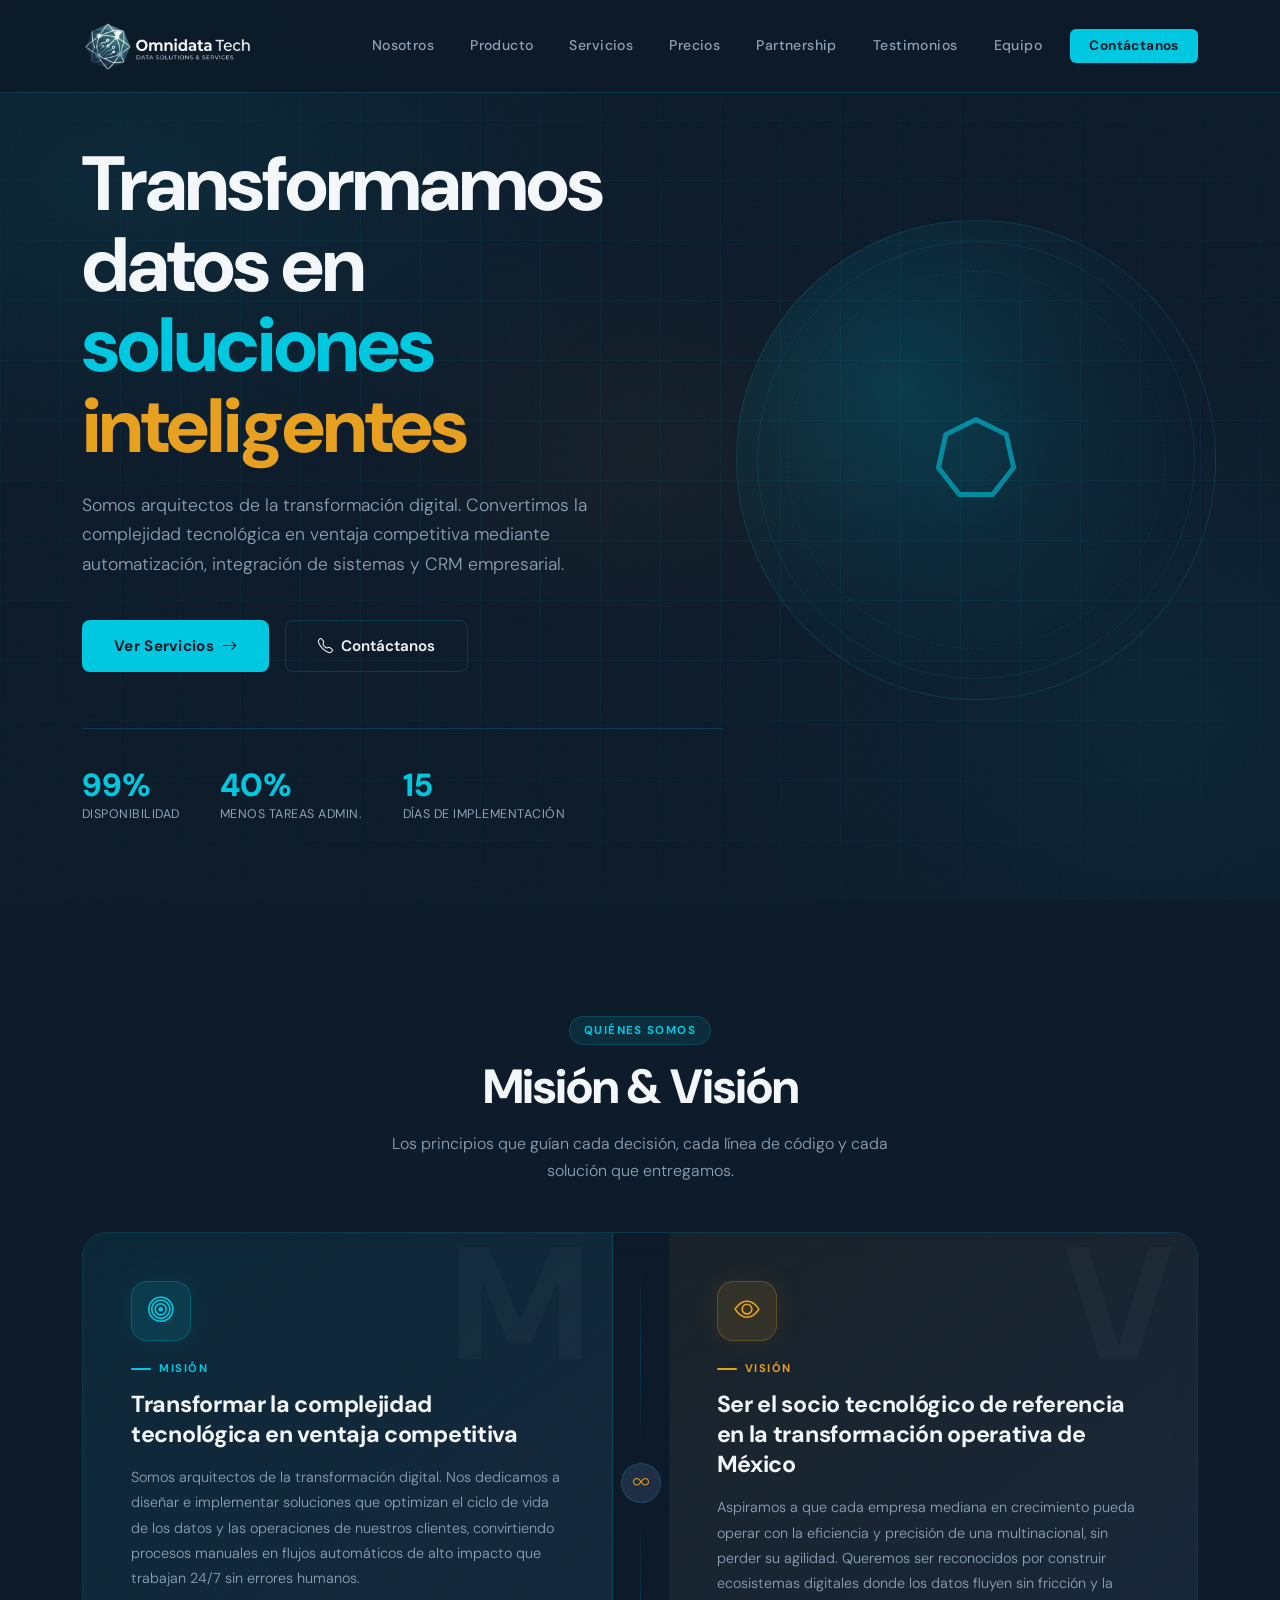
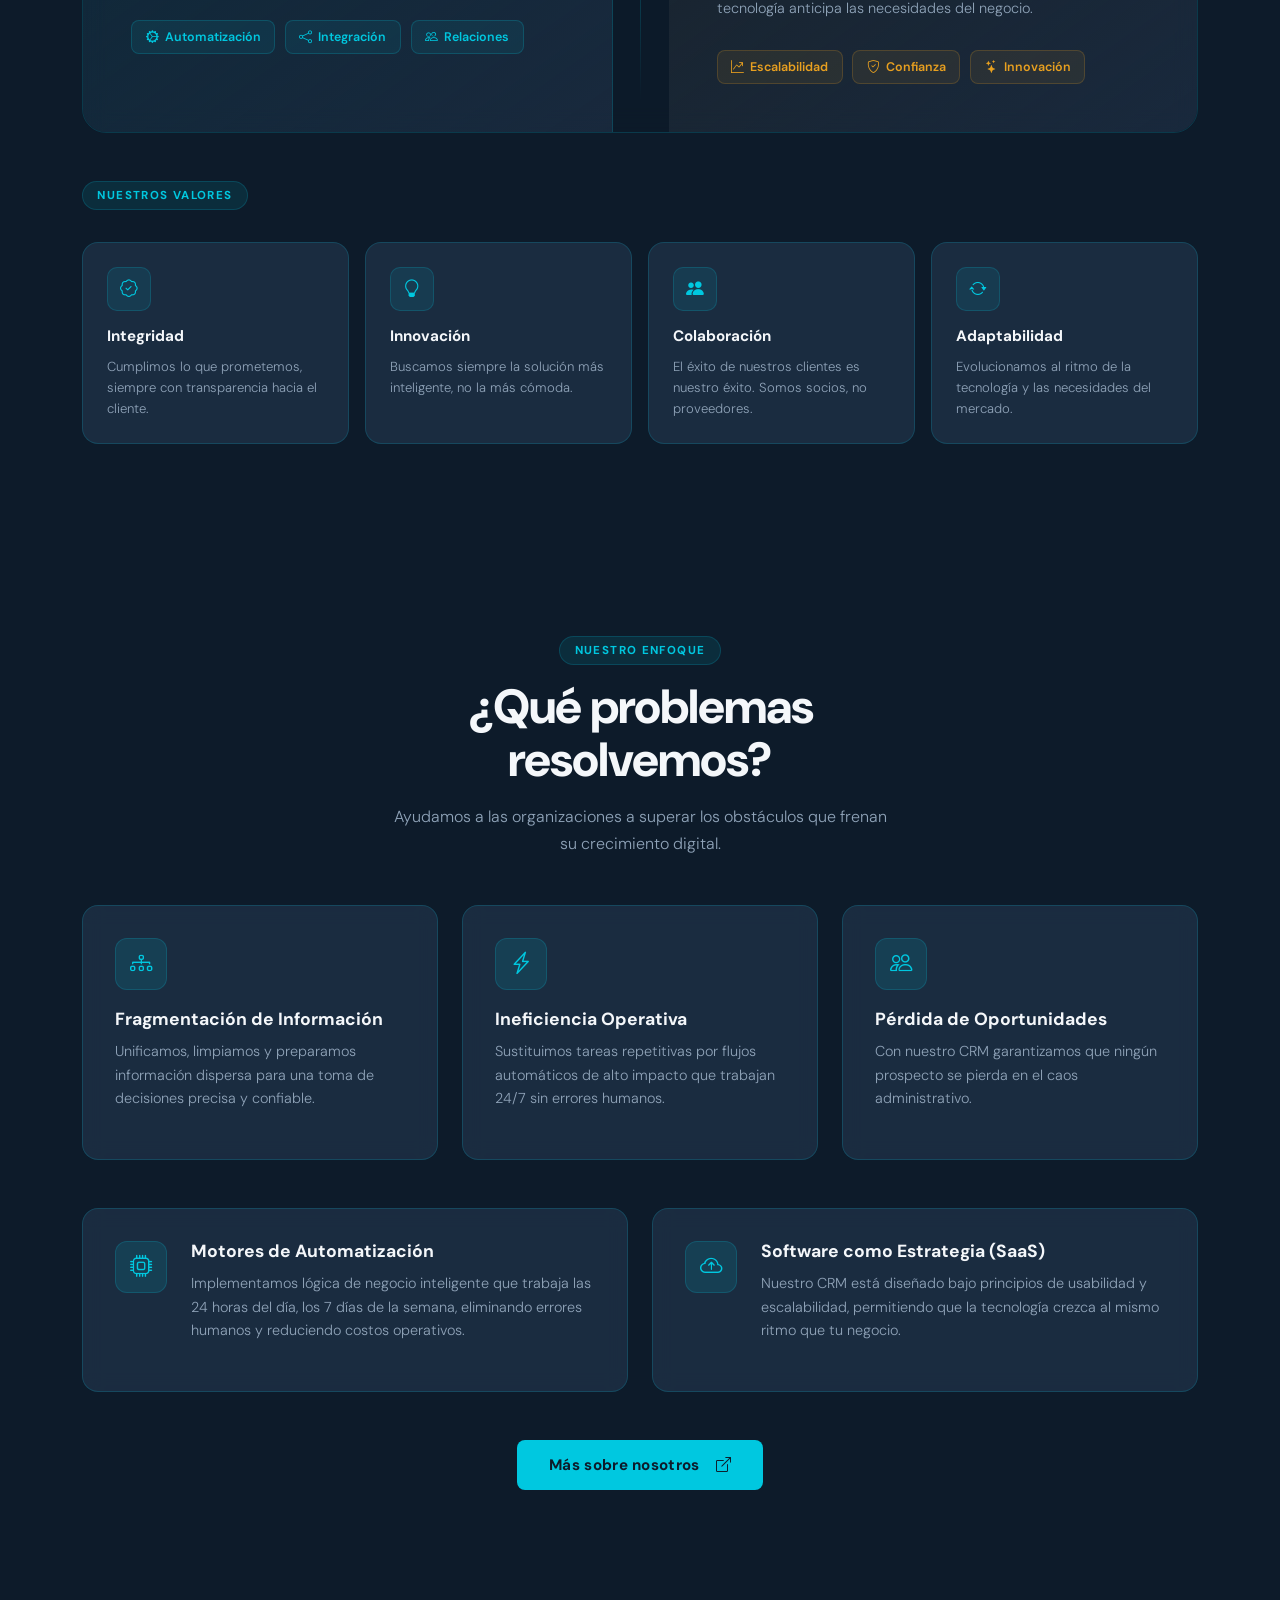
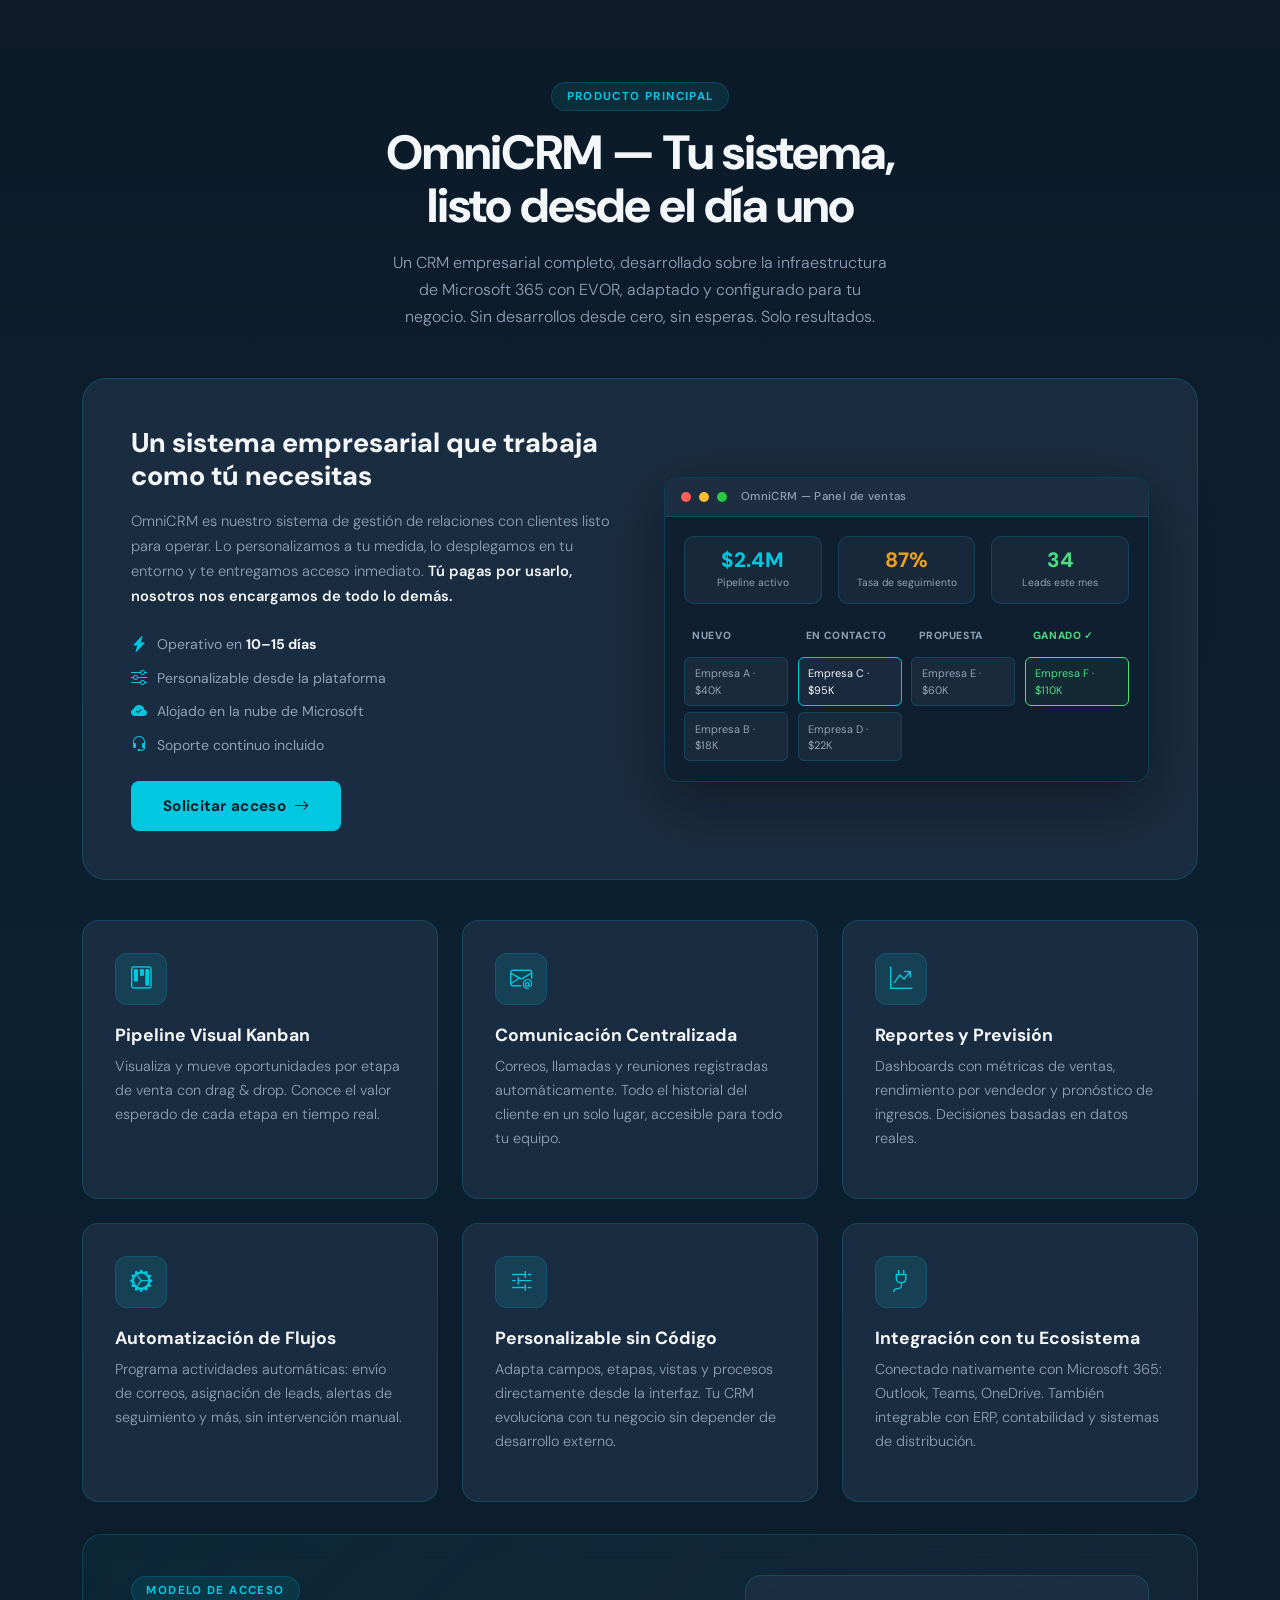
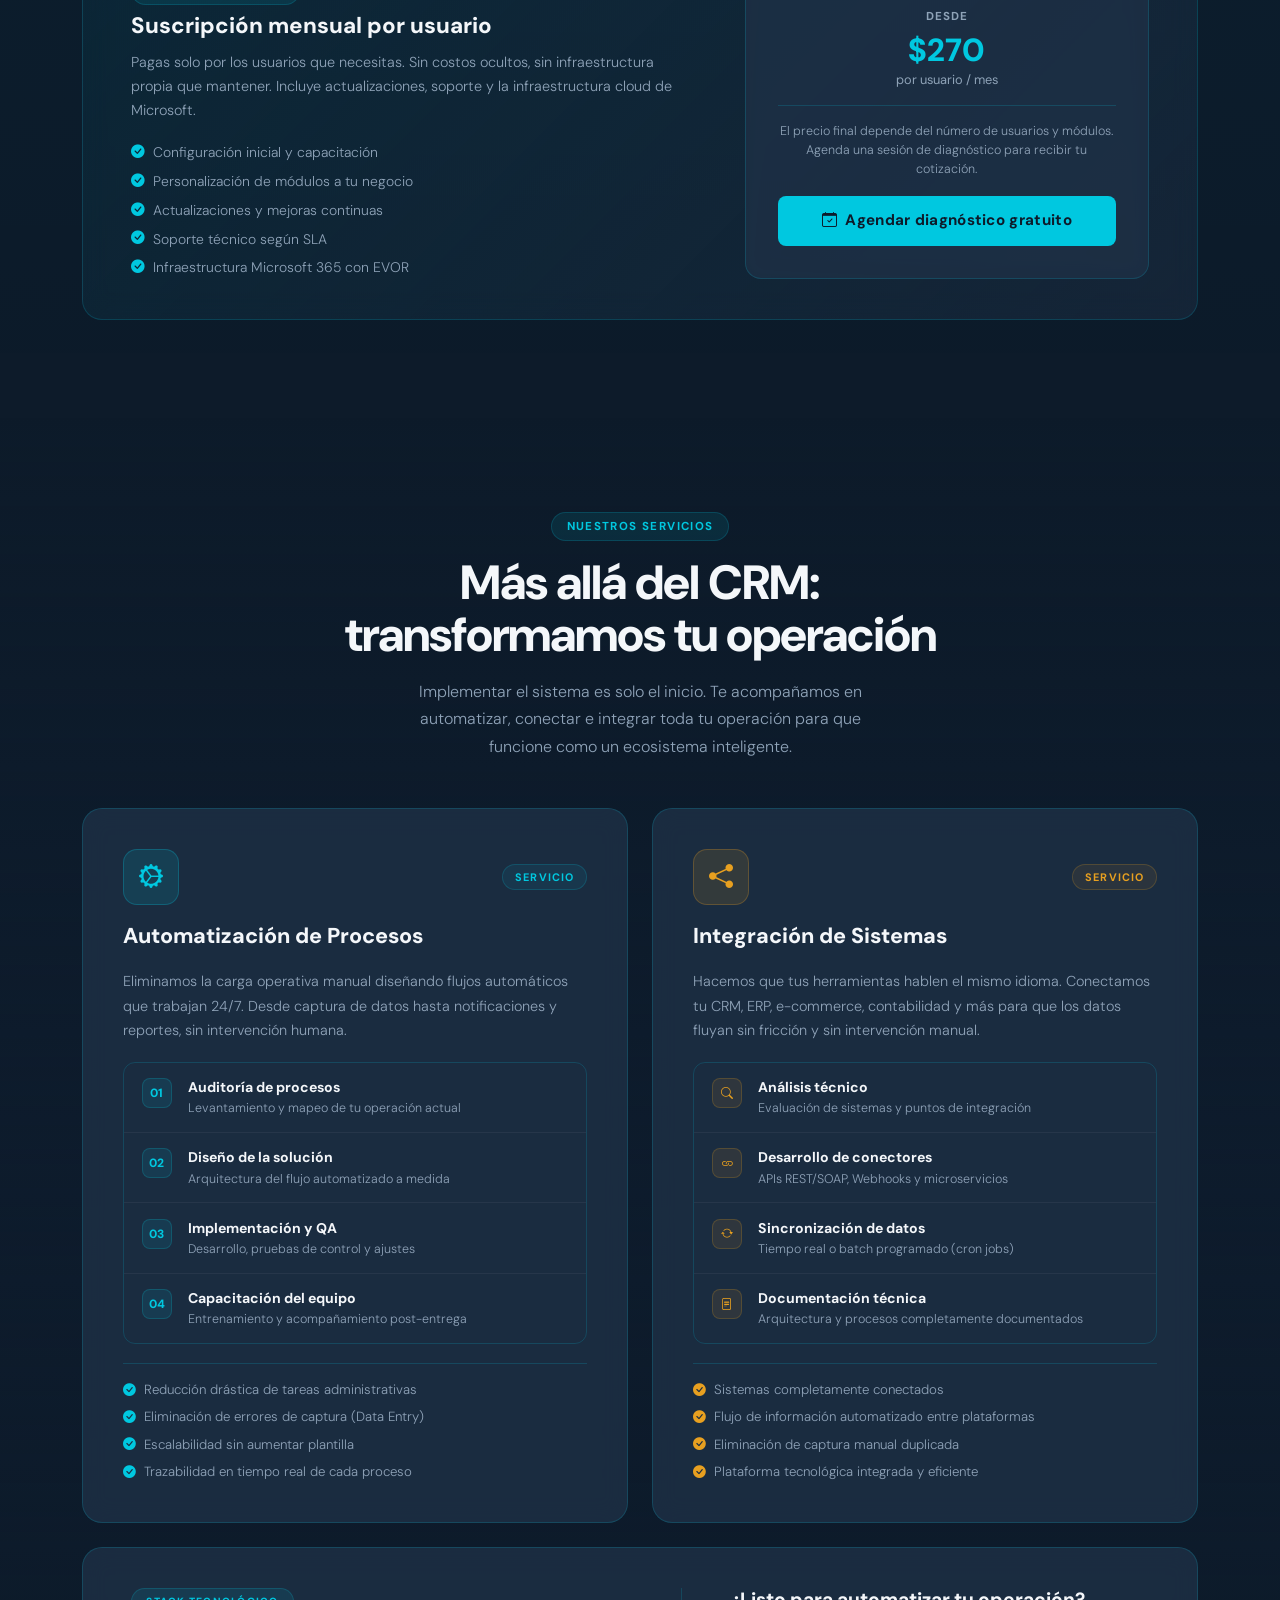
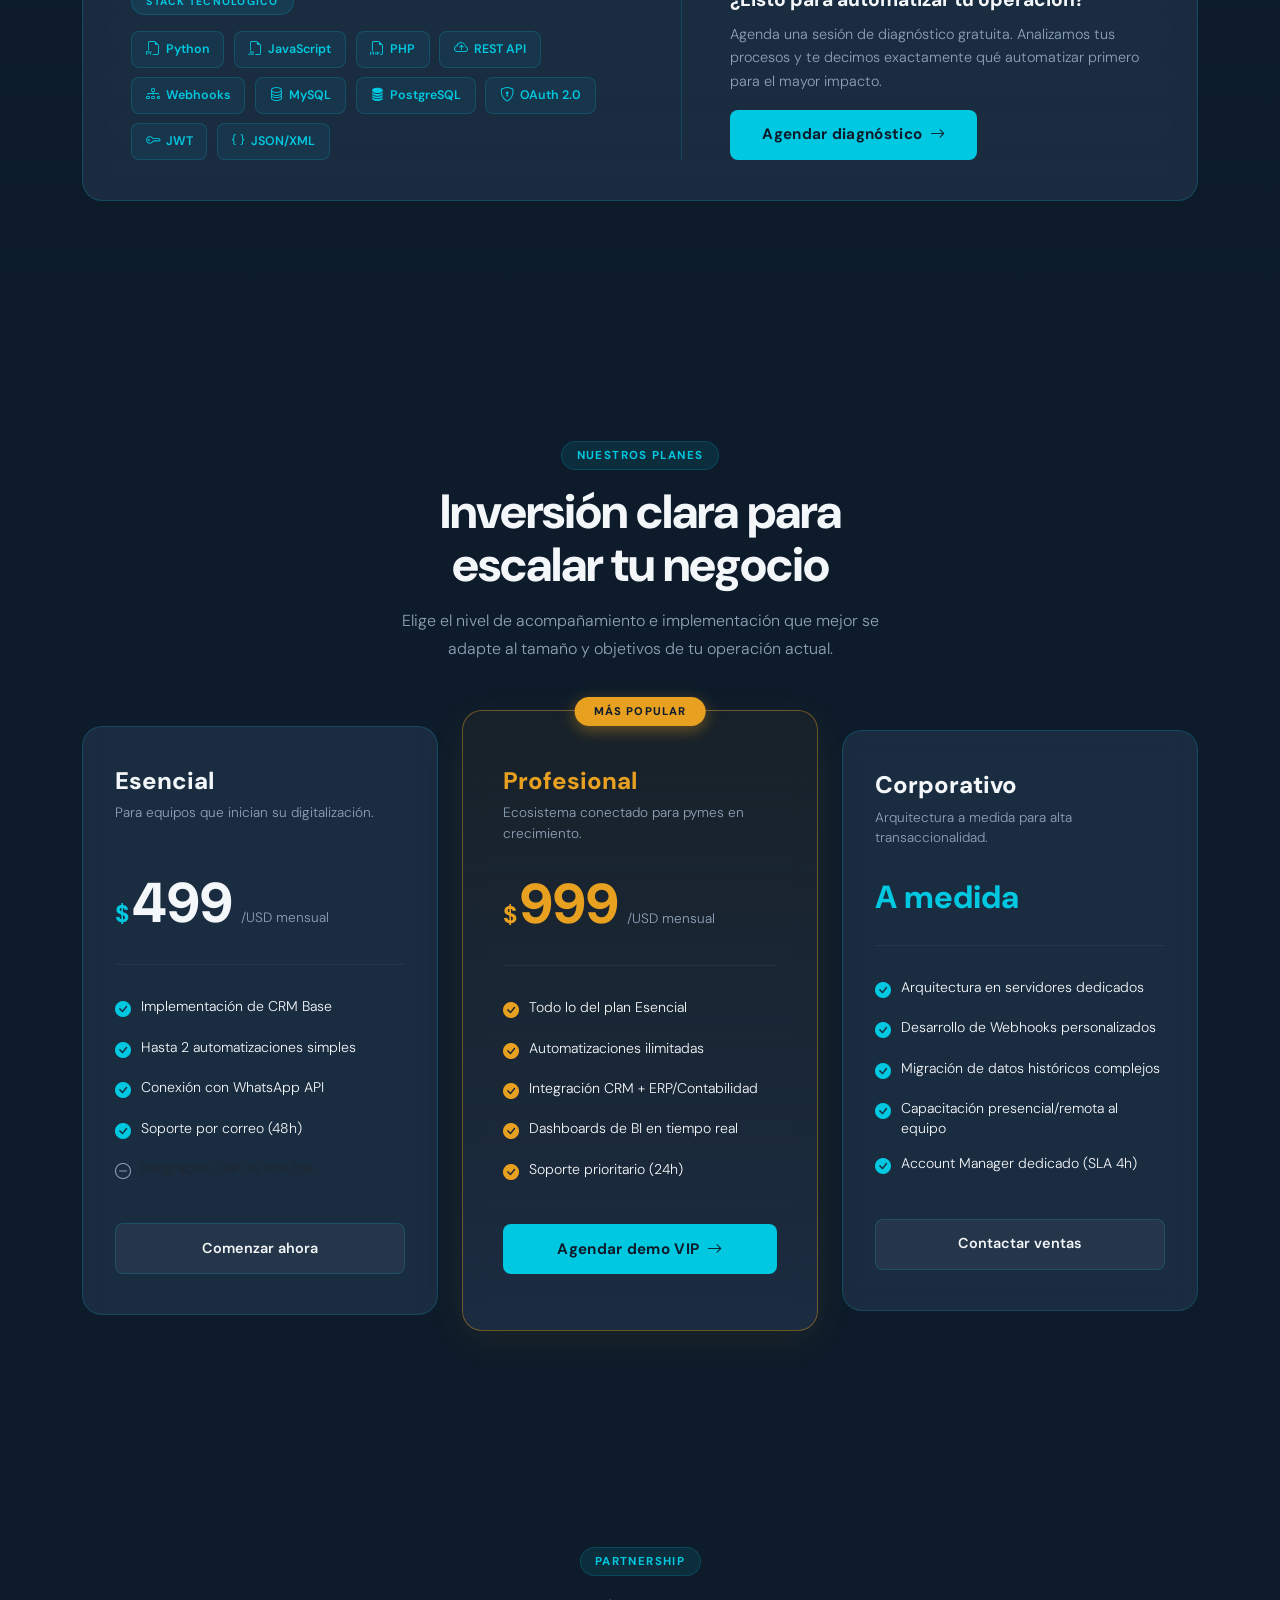
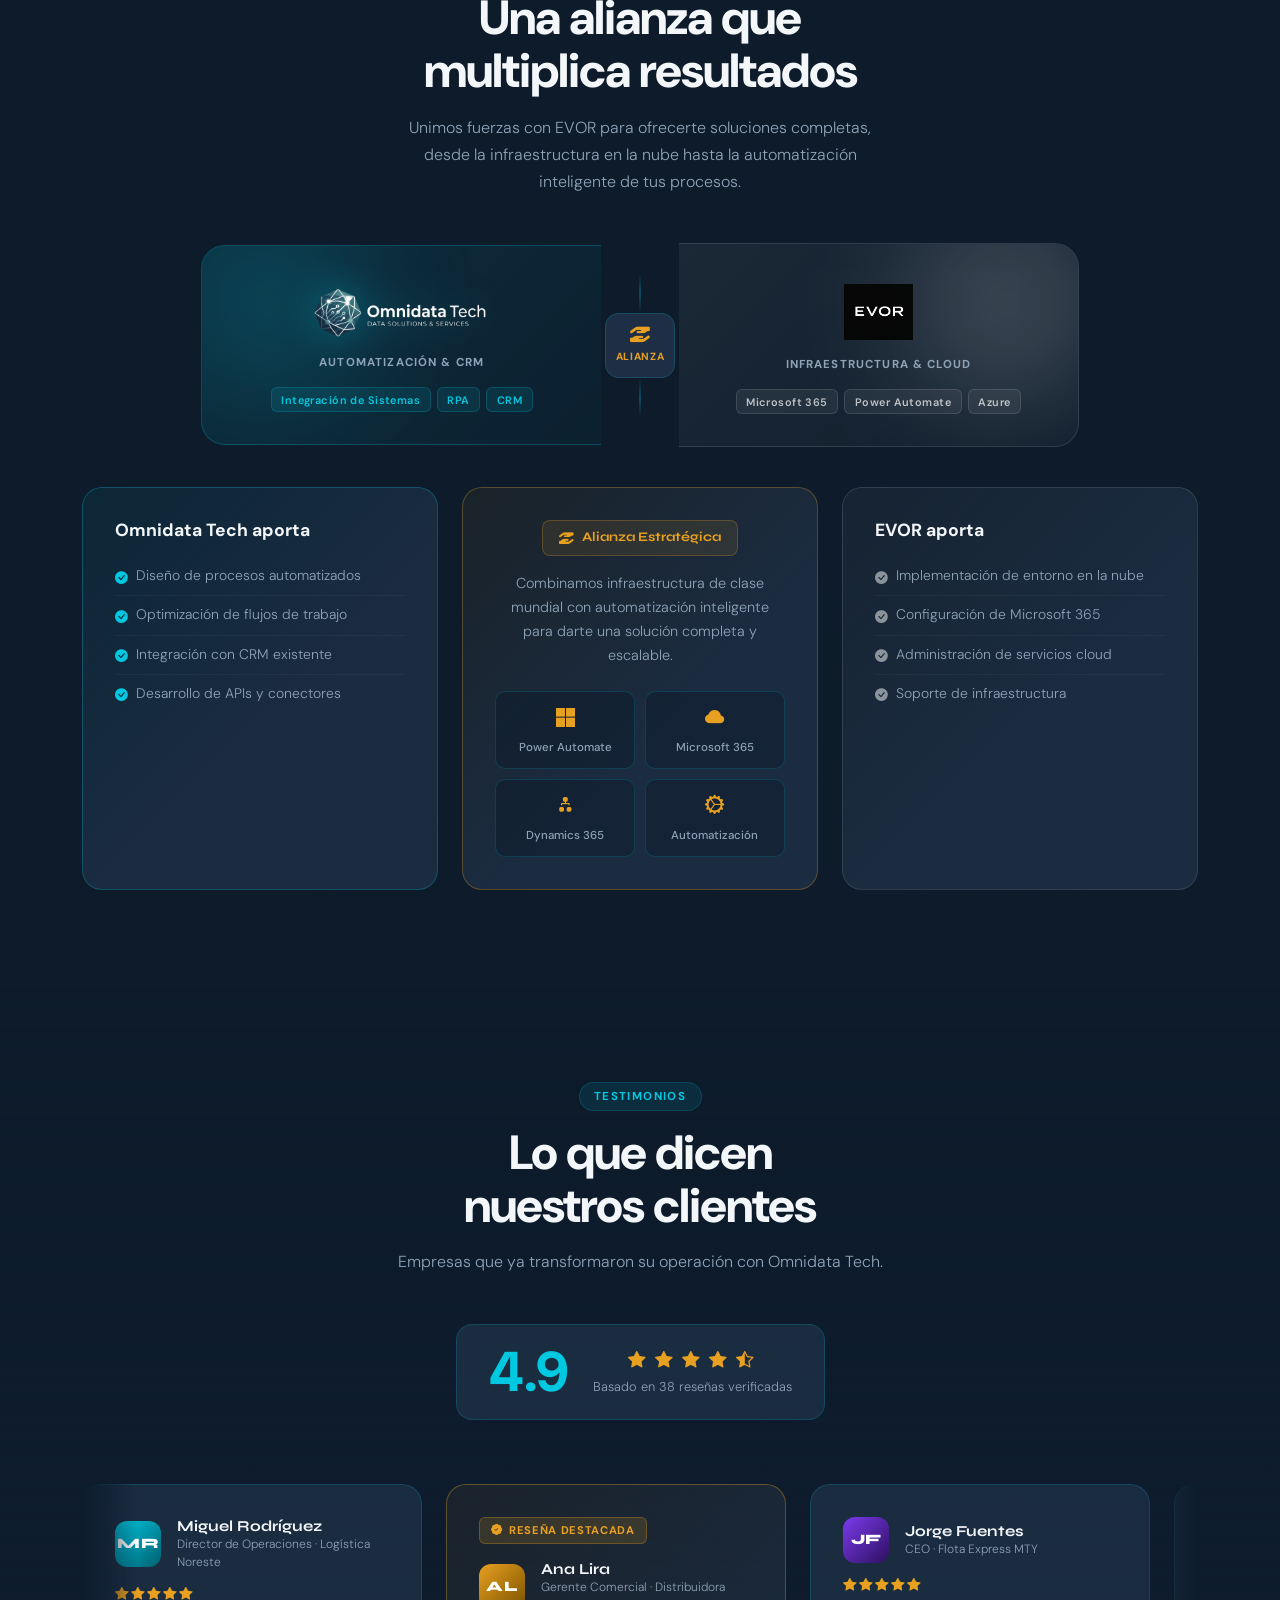
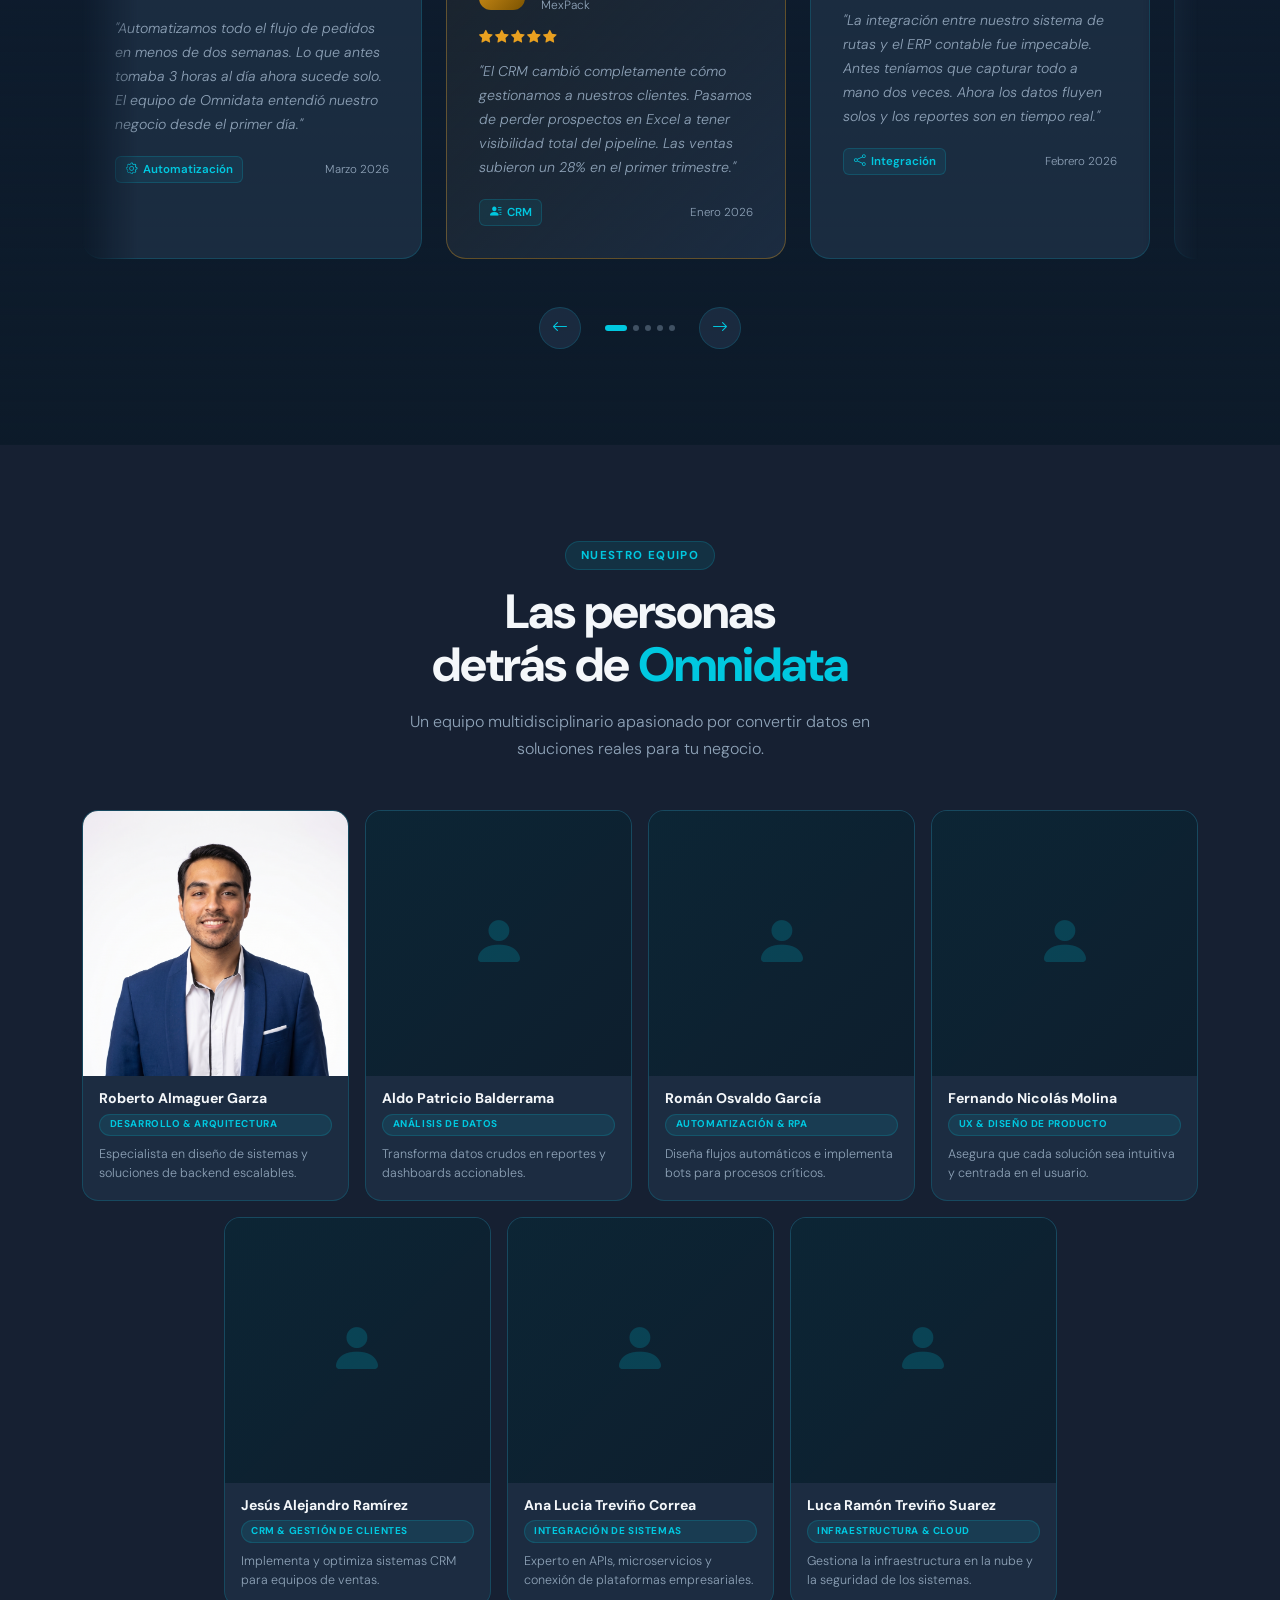
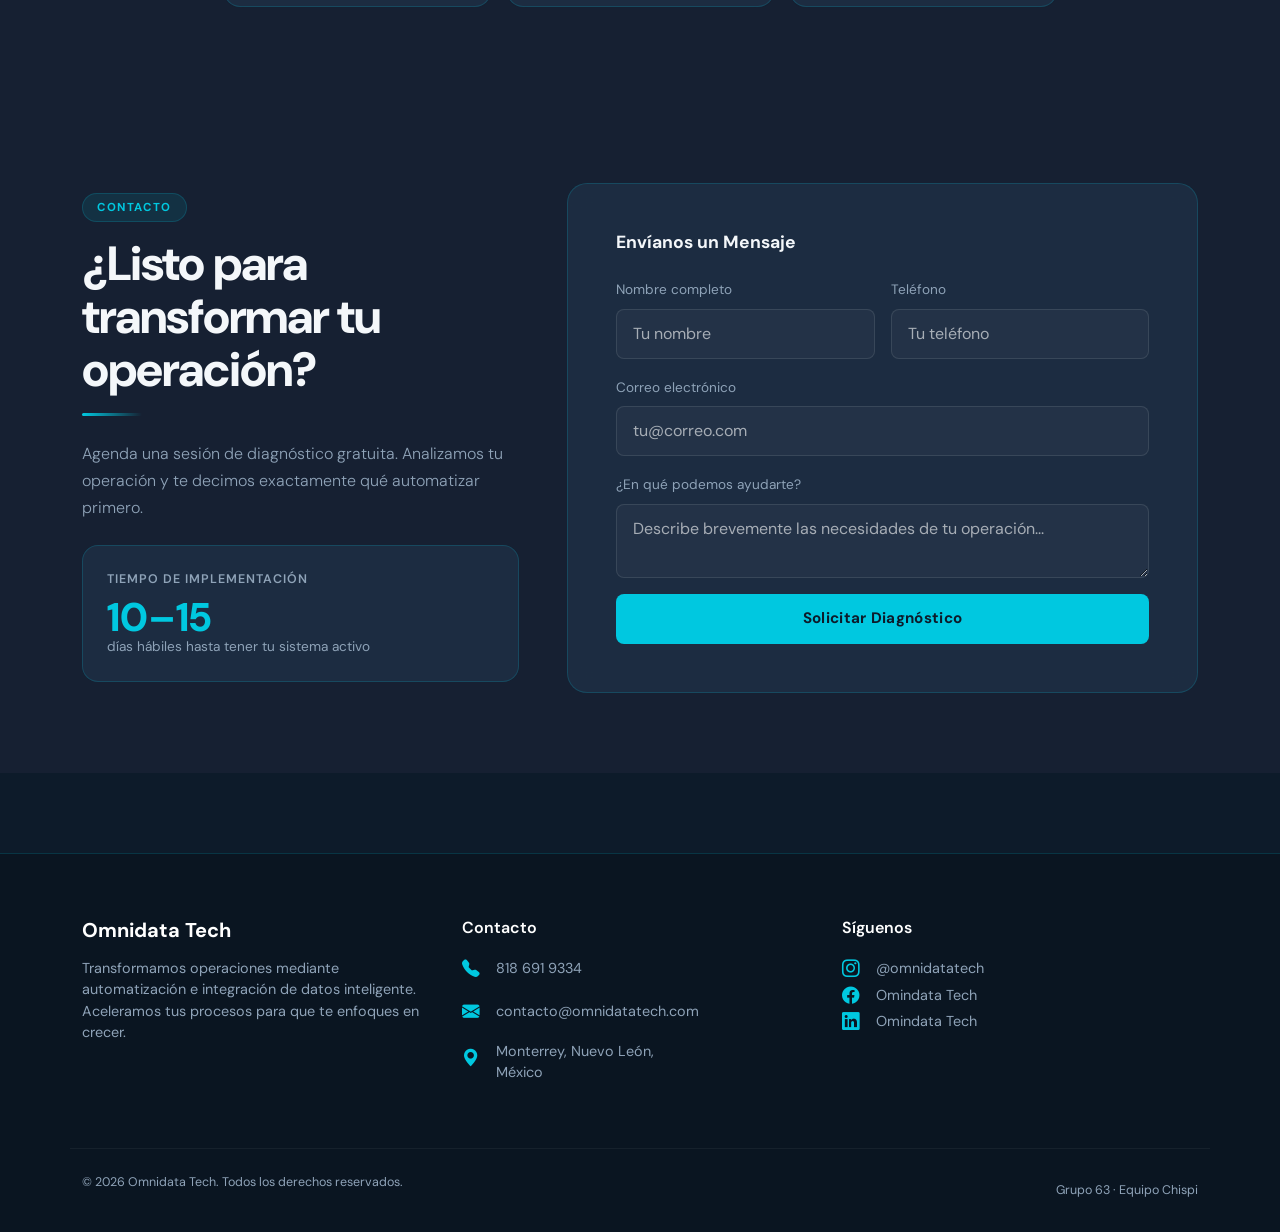
==== commit f6836772: "formulario de contacto en contacto jeje" ====
--- a/index.html
+++ b/index.html
@@ -274,7 +274,7 @@
 
         <!-- Botón hacia la nueva pestaña -->
         <div class="text-center mt-5 reveal reveal-delay-3">
-          <a href="nosotros.html" target="_blank" class="btn-primary-custom">
+          <a href="nosotros.html" class="btn-primary-custom">
             Más sobre nosotros <i class="bi bi-box-arrow-up-right ms-2"></i>
           </a>
         </div>
@@ -1237,55 +1237,47 @@
 
                 <!-- Nombre -->
                 <div class="col-md-6">
-                  <label for="nombre" class="form-label" style="font-size:0.85rem;color:var(--muted);">
+                  <label for="nombre" class="form-label">
                     Nombre completo
                   </label>
-
-                  <input type="text" class="form-control" id="nombre" name="nombre" placeholder="Tu nombre"
+                  <input type="text" class="form-control custom-input" id="nombre" name="nombre" placeholder="Tu nombre"
                     maxlength="60" required pattern="^[A-Za-zÁÉÍÓÚáéíóúÑñ\s]+$"
                     title="Solo se permiten letras y espacios"
-                    oninput="this.value = this.value.replace(/[^A-Za-zÁÉÍÓÚáéíóúÑñ\s]/g, '')"
-                    style="background: rgba(255,255,255,0.05); border: 1px solid var(--border); color: #fff;">
+                    oninput="this.value = this.value.replace(/[^A-Za-zÁÉÍÓÚáéíóúÑñ\s]/g, '')">
                 </div>
 
                 <!-- Teléfono -->
                 <div class="col-md-6">
-                  <label for="telefono" class="form-label" style="font-size:0.85rem;color:var(--muted);">
+                  <label for="telefono" class="form-label">
                     Teléfono
                   </label>
-
-                  <input type="tel" class="form-control" id="telefono" name="telefono" placeholder="Tu teléfono"
-                    maxlength="10" required pattern="[0-9]{10}"
+                  <input type="tel" class="form-control custom-input" id="telefono" name="telefono"
+                    placeholder="Tu teléfono" maxlength="10" required pattern="[0-9]{10}"
                     title="Ingresa un número de teléfono válido de 10 dígitos"
-                    oninput="this.value = this.value.replace(/[^0-9]/g, '')"
-                    style="background: rgba(255,255,255,0.05); border: 1px solid var(--border); color: #fff;">
+                    oninput="this.value = this.value.replace(/[^0-9]/g, '')">
                 </div>
 
                 <!-- Correo -->
                 <div class="col-12">
-                  <label for="email" class="form-label" style="font-size:0.85rem;color:var(--muted);">
+                  <label for="email" class="form-label">
                     Correo electrónico
                   </label>
-
-                  <input type="email" class="form-control" id="email" name="email" placeholder="tu@correo.com"
-                    maxlength="100" required pattern="^[a-zA-Z0-9._%+-]{3,}@[a-zA-Z0-9.-]{3,}\.[a-zA-Z]{2,}$"
-                    title="Ingresa un correo válido"
-                    style="background: rgba(255,255,255,0.05); border: 1px solid var(--border); color: #fff;">
+                  <input type="email" class="form-control custom-input" id="email" name="email"
+                    placeholder="tu@correo.com" maxlength="100" required
+                    pattern="^[a-zA-Z0-9._%+-]{3,}@[a-zA-Z0-9.-]{3,}\.[a-zA-Z]{2,}$" title="Ingresa un correo válido">
                 </div>
 
                 <!-- Mensaje -->
                 <div class="col-12">
-                  <label for="mensaje" class="form-label" style="font-size:0.85rem;color:var(--muted);">
+                  <label for="mensaje" class="form-label">
                     ¿En qué podemos ayudarte?
                   </label>
-
-                  <textarea class="form-control" id="mensaje" name="mensaje" rows="4" maxlength="500"
-                    placeholder="Describe brevemente las necesidades de tu operación..." required
-                    style="background: rgba(255,255,255,0.05); border: 1px solid var(--border); color: #fff; resize:none;"></textarea>
+                  <textarea class="form-control custom-input" id="mensaje" name="mensaje" maxlength="500"
+                    placeholder="Describe brevemente las necesidades de tu operación..." required></textarea>
                 </div>
 
                 <!-- Botón -->
-                <div class="col-12 mt-4 pt-2" style="border-top:1px solid var(--border);">
+                <div class="col-12 contact-divider">
                   <button type="submit" class="btn-primary-custom w-100 justify-content-center border-0">
                     Solicitar Diagnóstico
                   </button>
@@ -1296,7 +1288,6 @@
           </div>
         </div>
       </div>
-    </div>
     </div>
   </section>
 
@@ -1347,6 +1338,14 @@
                 class="text-decoration-none d-flex align-items-center" style="color:var(--muted);">
                 <i class="bi bi-instagram me-3" style="color:var(--cyan);font-size:1.1rem;"></i> @omnidatatech
               </a>
+              <a href="https://www.facebook.com/omnidatatech" target="_blank" rel="noopener"
+                class="text-decoration-none d-flex align-items-center" style="color:var(--muted);">
+                <i class="bi bi-facebook me-3" style="color:var(--cyan);font-size:1.1rem;"></i>Omindata Tech
+              </a>
+              <a href="https://www.linkedin.com/company/omnidatatech" target="_blank" rel="noopener"
+                class="text-decoration-none d-flex align-items-center" style="color:var(--muted);">
+                <i class="bi bi-linkedin me-3" style="color:var(--cyan);font-size:1.1rem;"></i>Omindata Tech
+              </a>
             </li>
           </ul>
         </div>
@@ -1363,8 +1362,23 @@
     </div>
   </footer>
 
+  <!-- ALERTA FORMULARIO (Oculta por defecto) -->
+  <div class="custom-alert-overlay" id="customAlert">
+    <div class="custom-alert-box">
+      <div class="custom-alert-icon">
+        <i class="bi bi-check-circle-fill"></i>
+      </div>
+      <h4 class="custom-alert-title">¡Mensaje enviado!</h4>
+      <p class="custom-alert-desc">Hemos recibido tu solicitud de diagnóstico. Nos pondremos en contacto contigo a la brevedad posible.</p>
+      <button class="btn-primary-custom w-100 justify-content-center border-0" id="closeAlertBtn">
+        Aceptar
+      </button>
+    </div>
+  </div>
+
   <script src="https://cdn.jsdelivr.net/npm/bootstrap@5.3.3/dist/js/bootstrap.bundle.min.js"></script>
   <script src="functions.js"></script>
+
 </body>
 
 </html>
--- a/style.css
+++ b/style.css
@@ -2663,4 +2663,73 @@
         gap: 0.75rem;
         padding: 1.2rem;
     }
+}
+
+/* Alerta de éxito para el formulario de contacto */
+.custom-alert-overlay {
+    position: fixed;
+    top: 0;
+    left: 0;
+    width: 100%;
+    height: 100%;
+    background: rgba(0, 0, 0, 0.6);
+    backdrop-filter: blur(6px);
+    -webkit-backdrop-filter: blur(6px);
+    z-index: 9999;
+    display: flex;
+    align-items: center;
+    justify-content: center;
+    padding: 1rem;
+    
+    /* Oculto por defecto */
+    opacity: 0;
+    visibility: hidden;
+    transition: opacity 0.3s ease, visibility 0.3s ease;
+}
+
+.custom-alert-overlay.show {
+    opacity: 1;
+    visibility: visible;
+}
+
+.custom-alert-box {
+    background: rgba(18, 29, 46, 0.95);
+    border: 1px solid var(--cyan);
+    border-radius: 24px;
+    padding: 3rem 2rem;
+    max-width: 400px;
+    width: 100%;
+    text-align: center;
+    box-shadow: 0 20px 50px rgba(0, 200, 224, 0.15);
+    
+    /* Animación de escala */
+    transform: scale(0.9);
+    transition: transform 0.3s cubic-bezier(0.175, 0.885, 0.32, 1.275);
+}
+
+.custom-alert-overlay.show .custom-alert-box {
+    transform: scale(1);
+}
+
+.custom-alert-icon {
+    font-size: 4rem;
+    color: var(--cyan);
+    margin-bottom: 1rem;
+    line-height: 1;
+    filter: drop-shadow(0 0 15px rgba(0, 200, 224, 0.4));
+}
+
+.custom-alert-title {
+    font-family: 'DM Sans', sans-serif;
+    font-size: 1.5rem;
+    font-weight: 800;
+    color: #fff;
+    margin-bottom: 0.75rem;
+}
+
+.custom-alert-desc {
+    font-size: 0.9rem;
+    color: var(--muted);
+    line-height: 1.6;
+    margin-bottom: 2rem;
 }
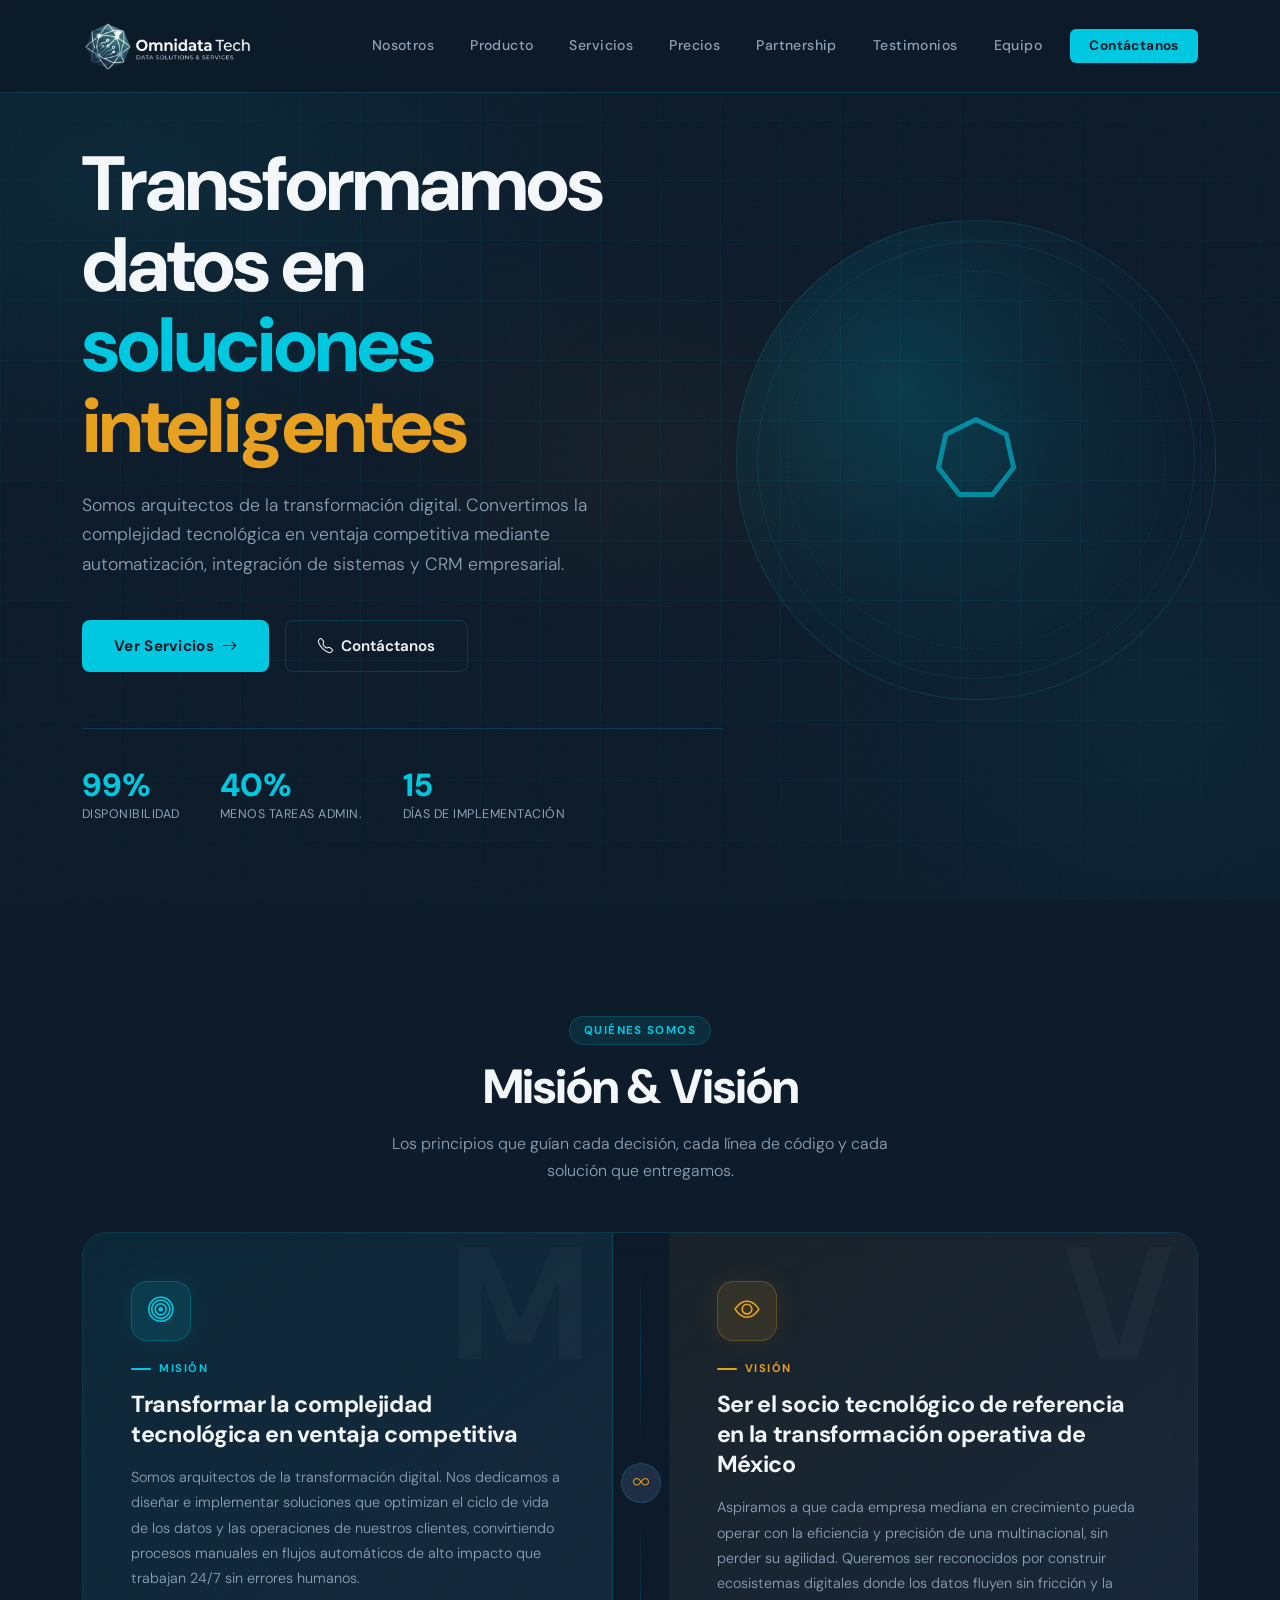
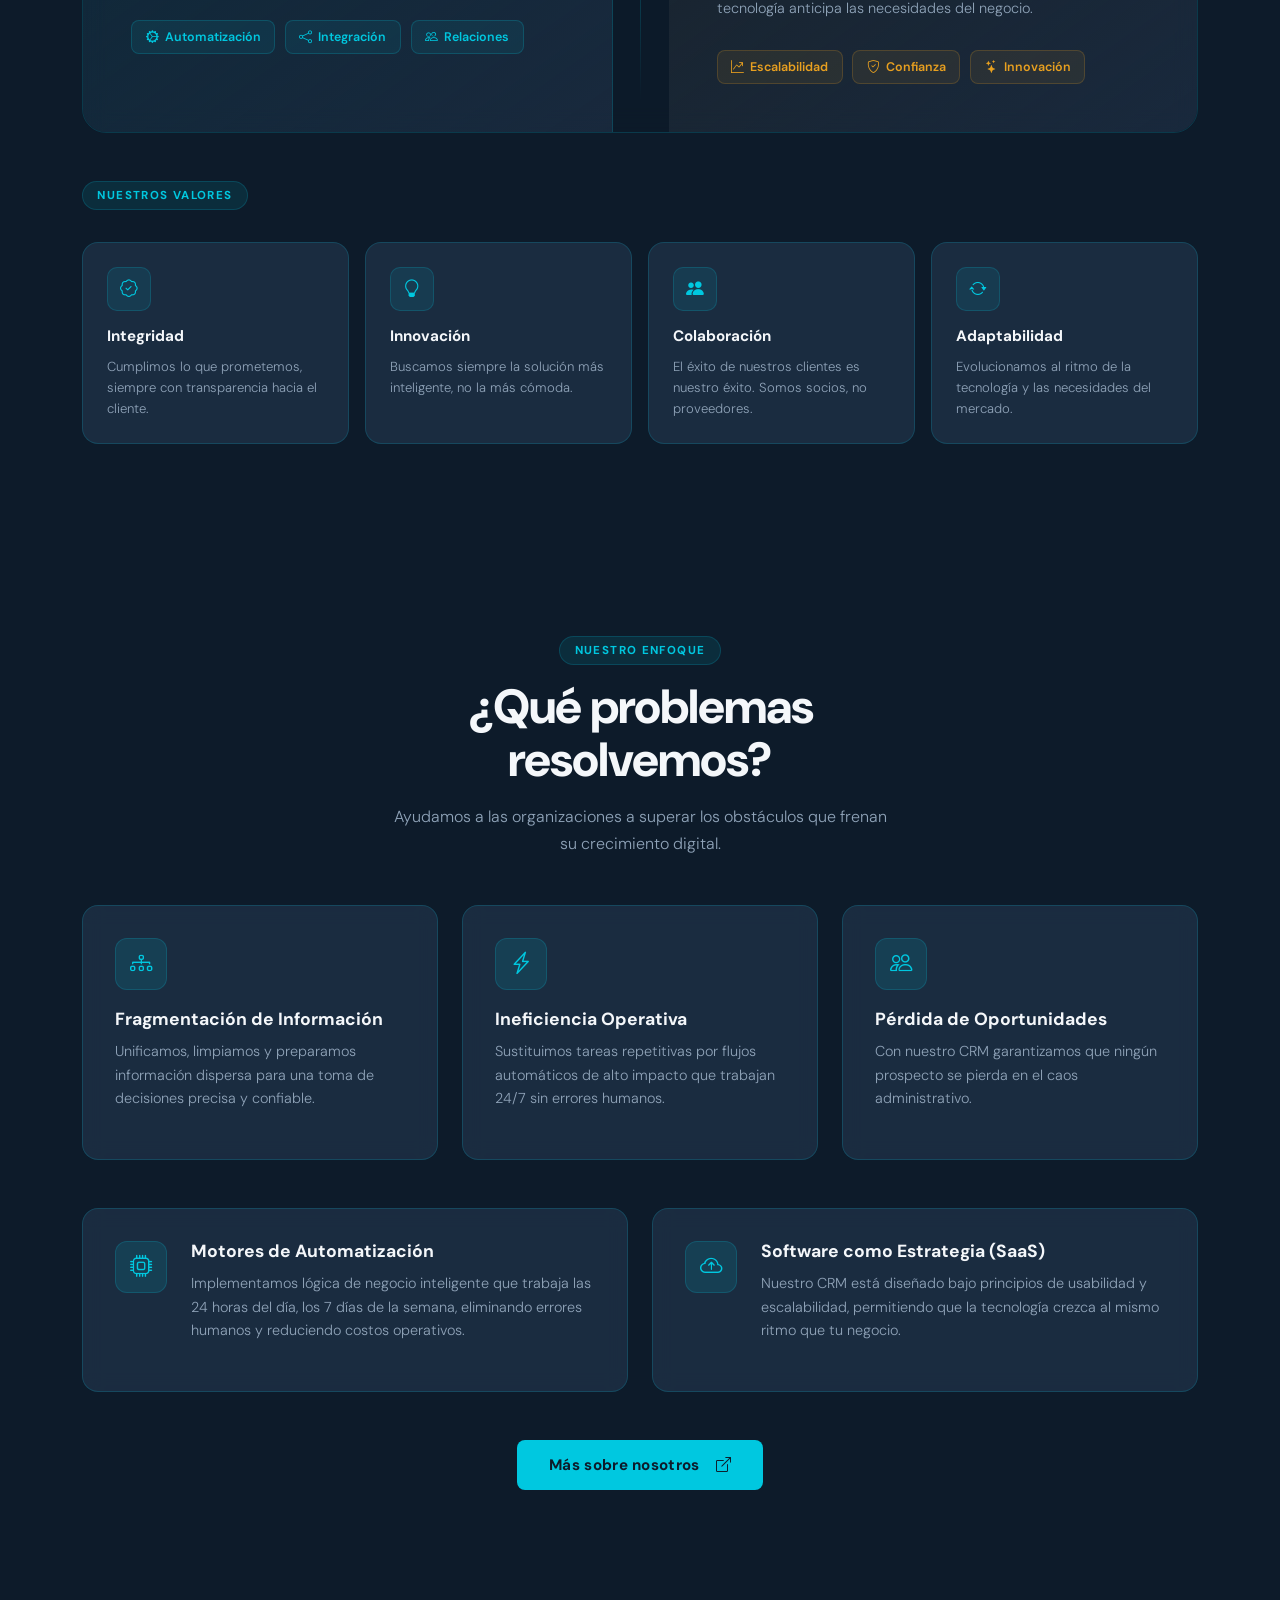
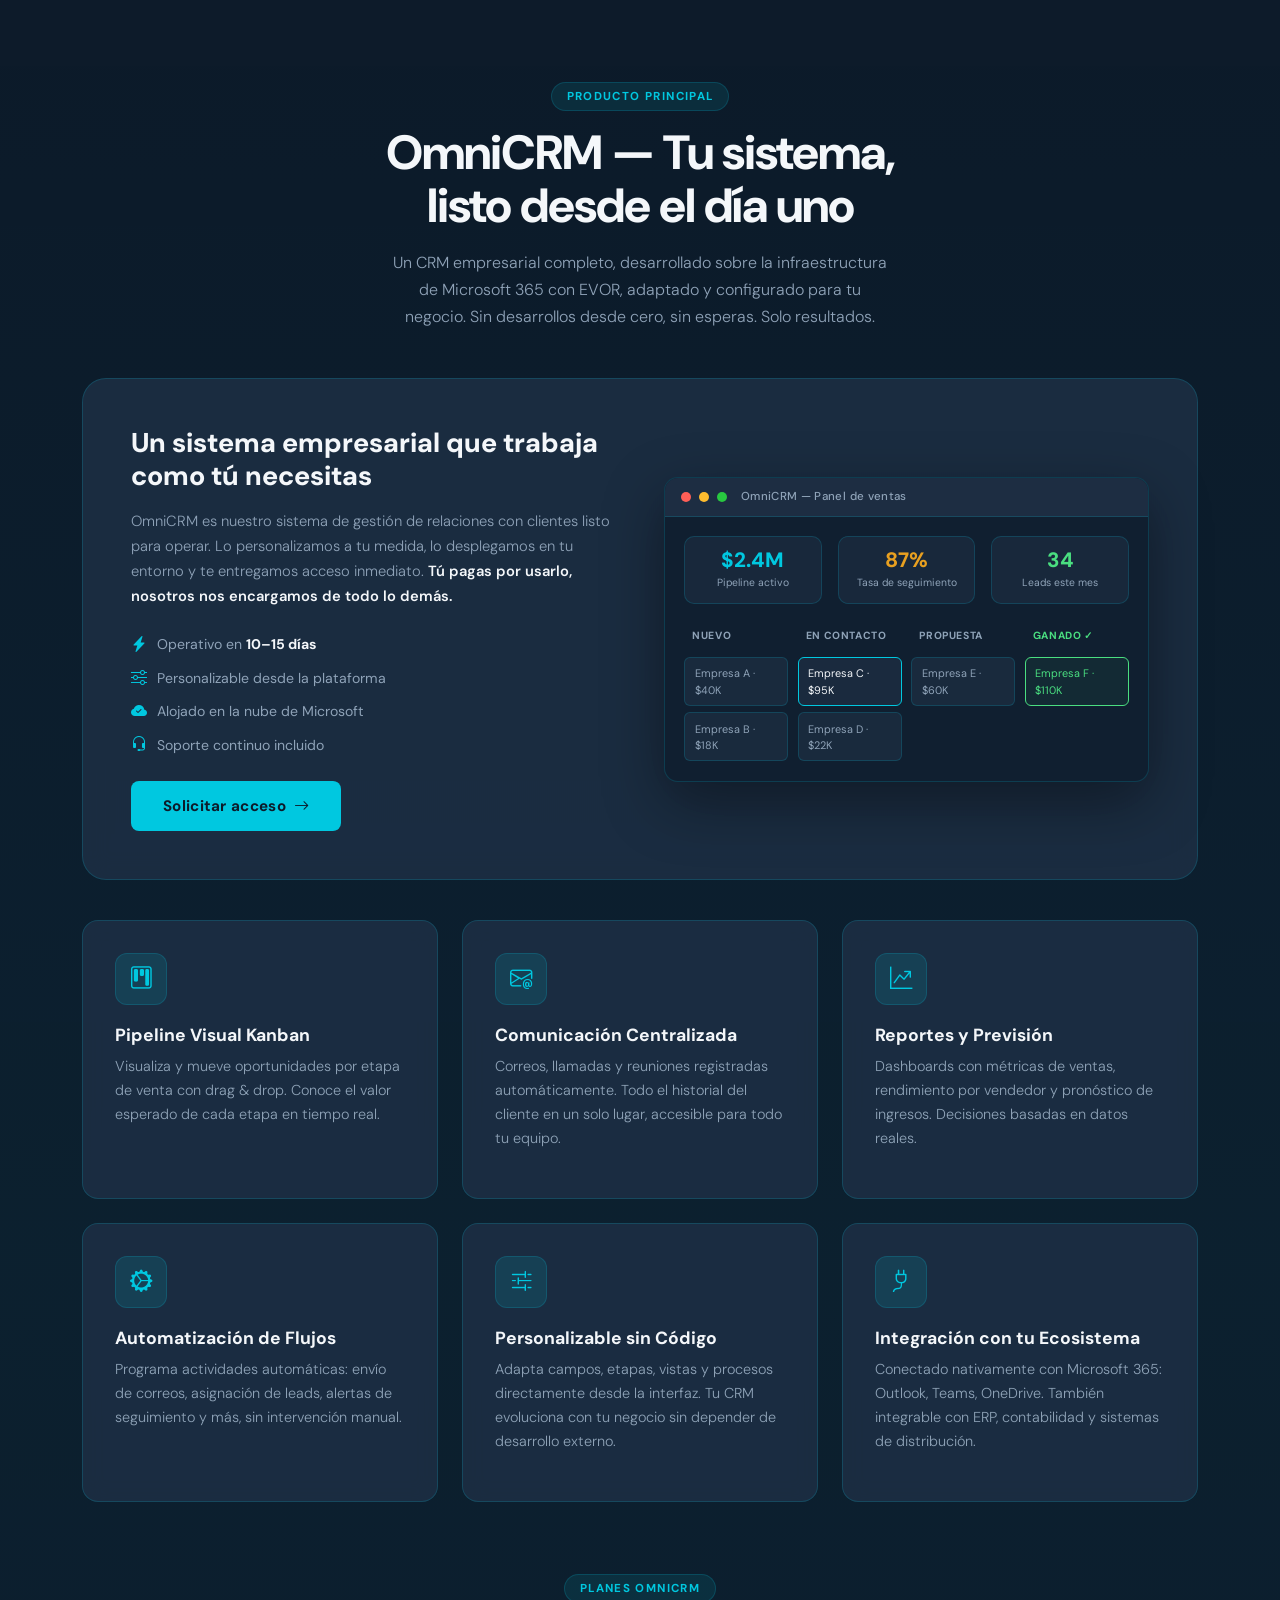
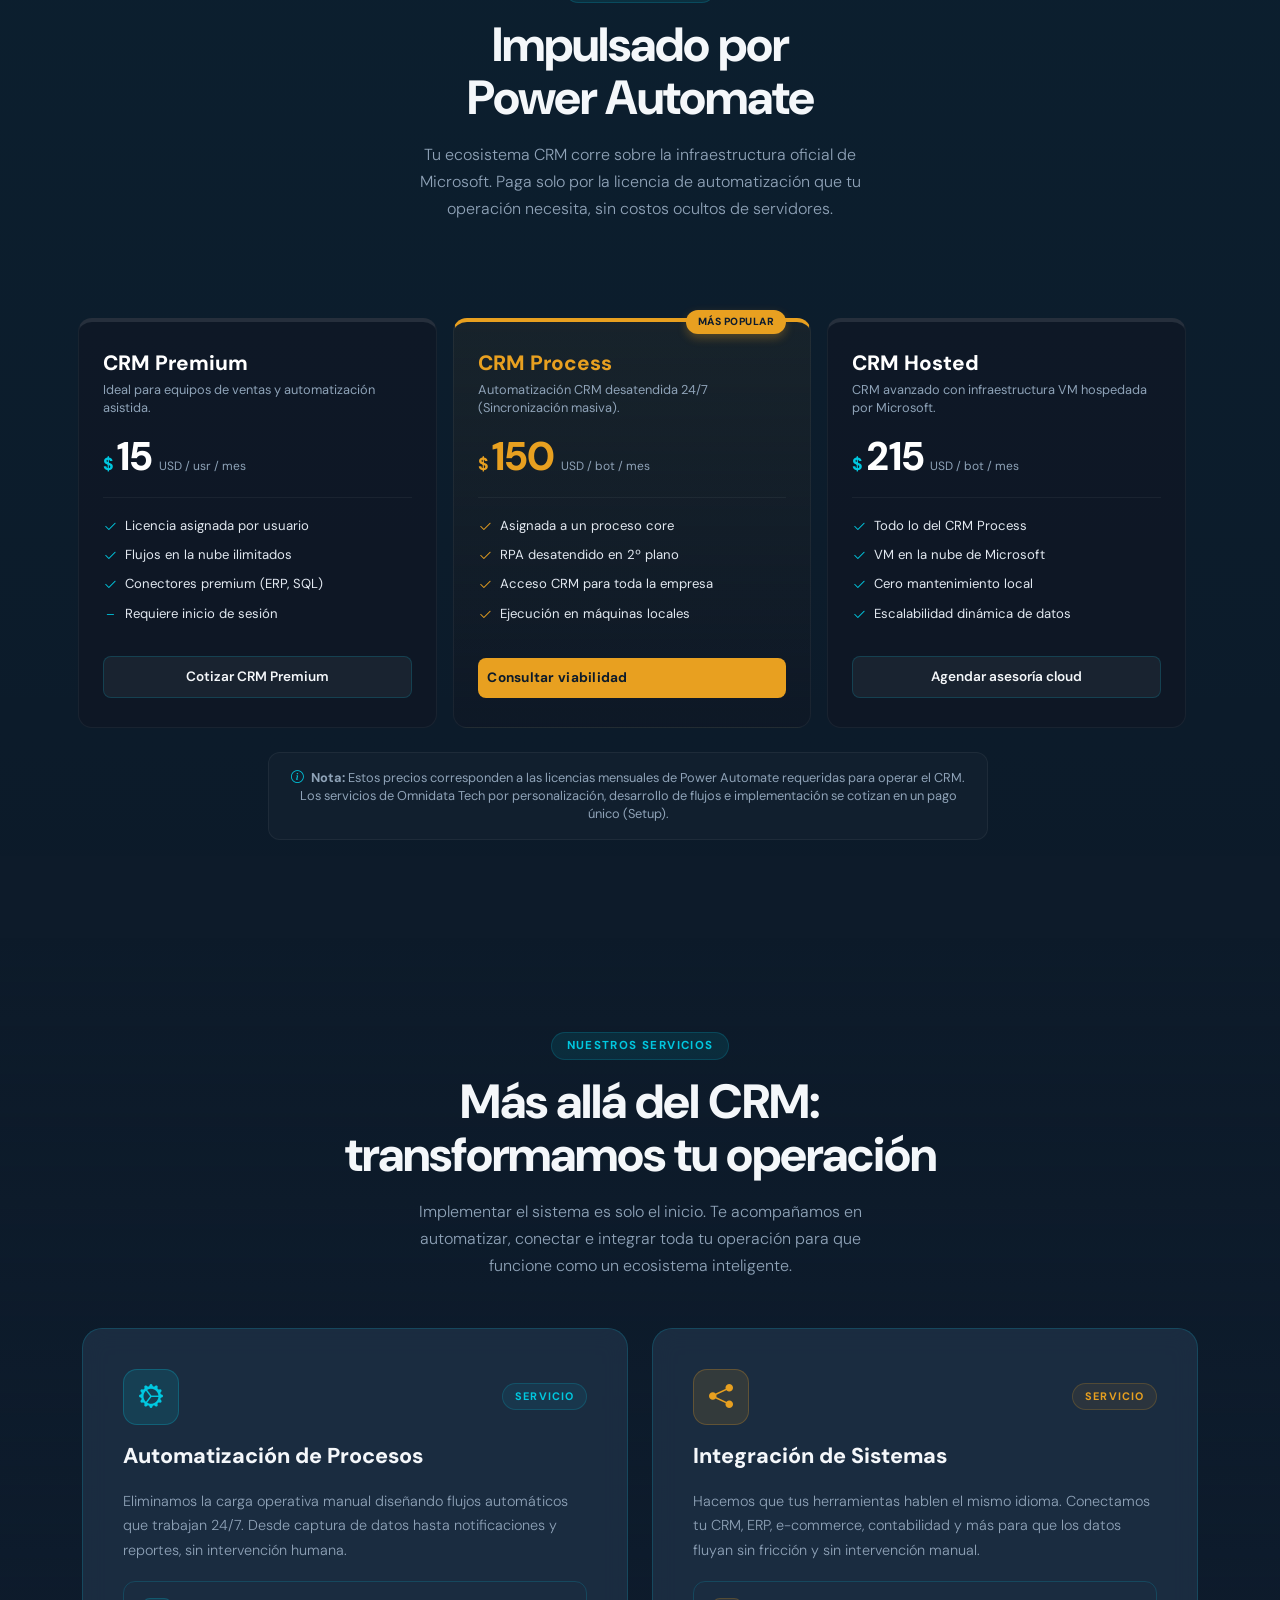
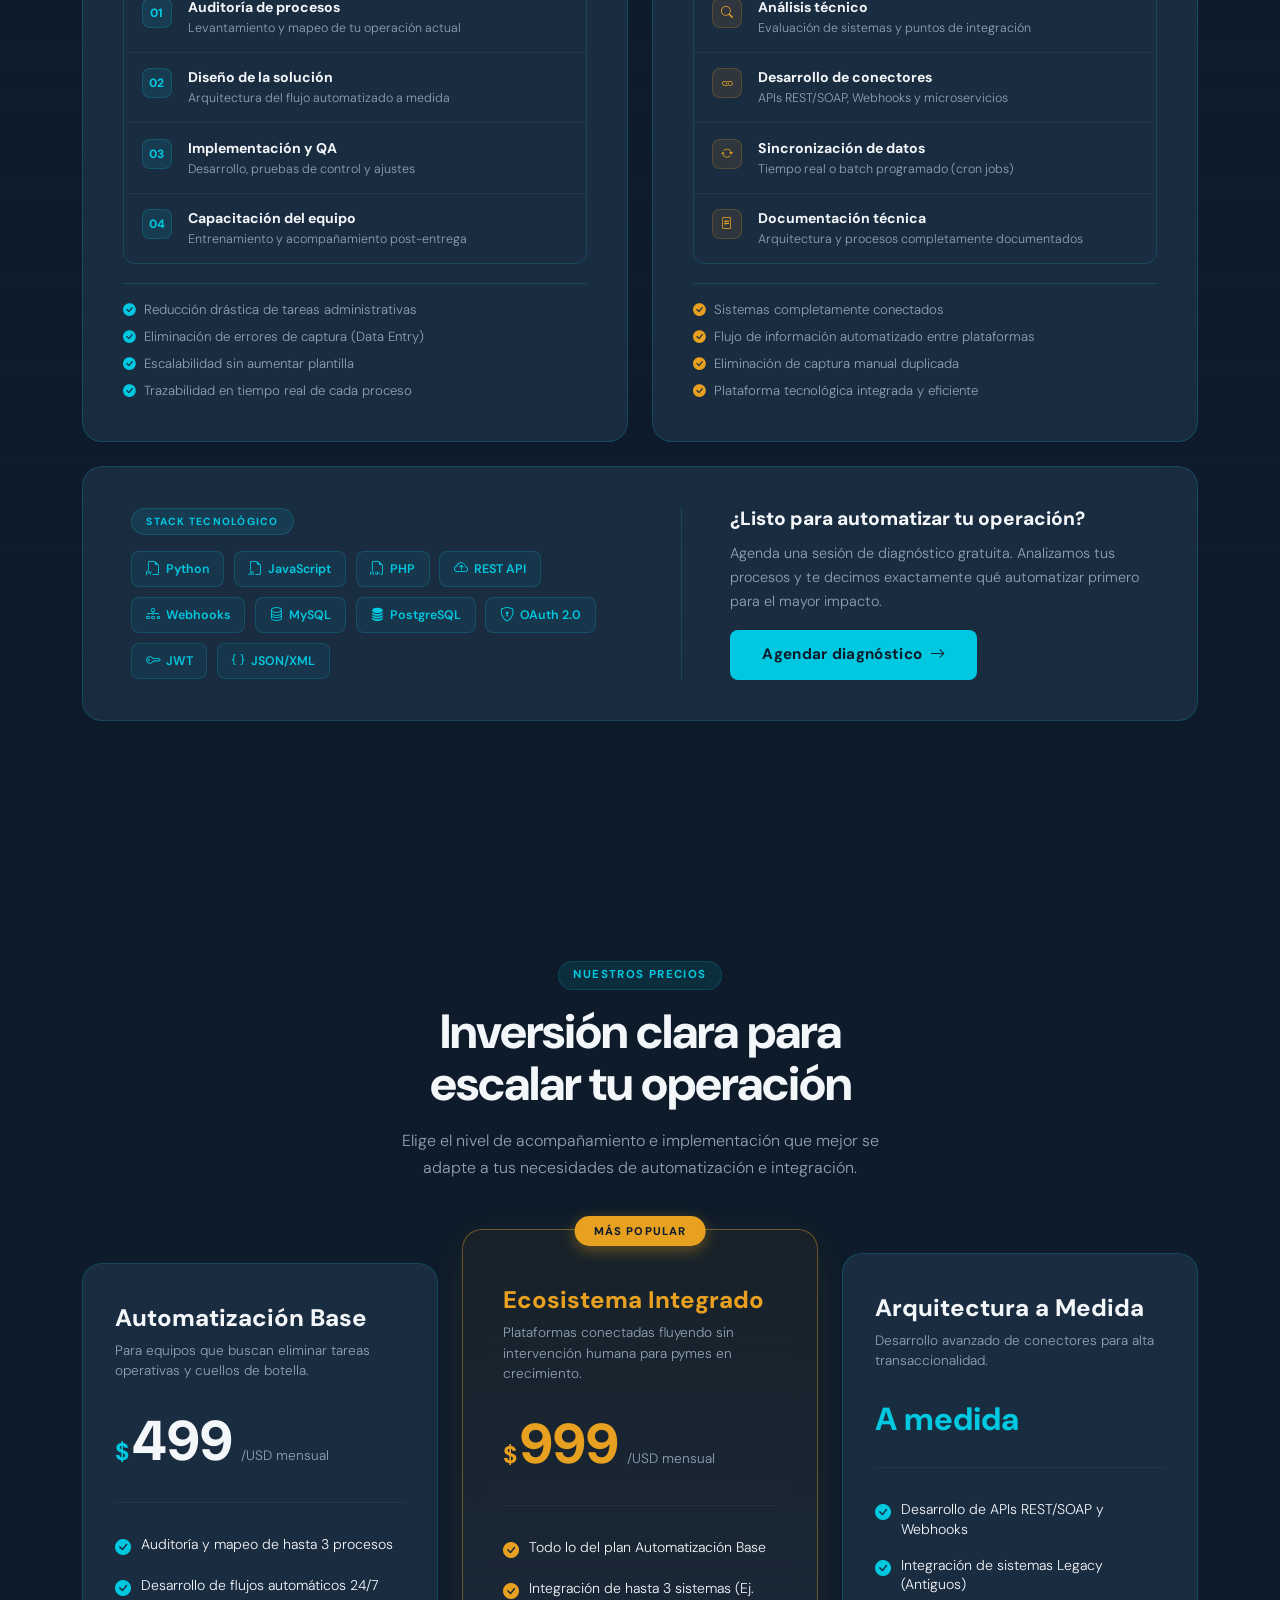
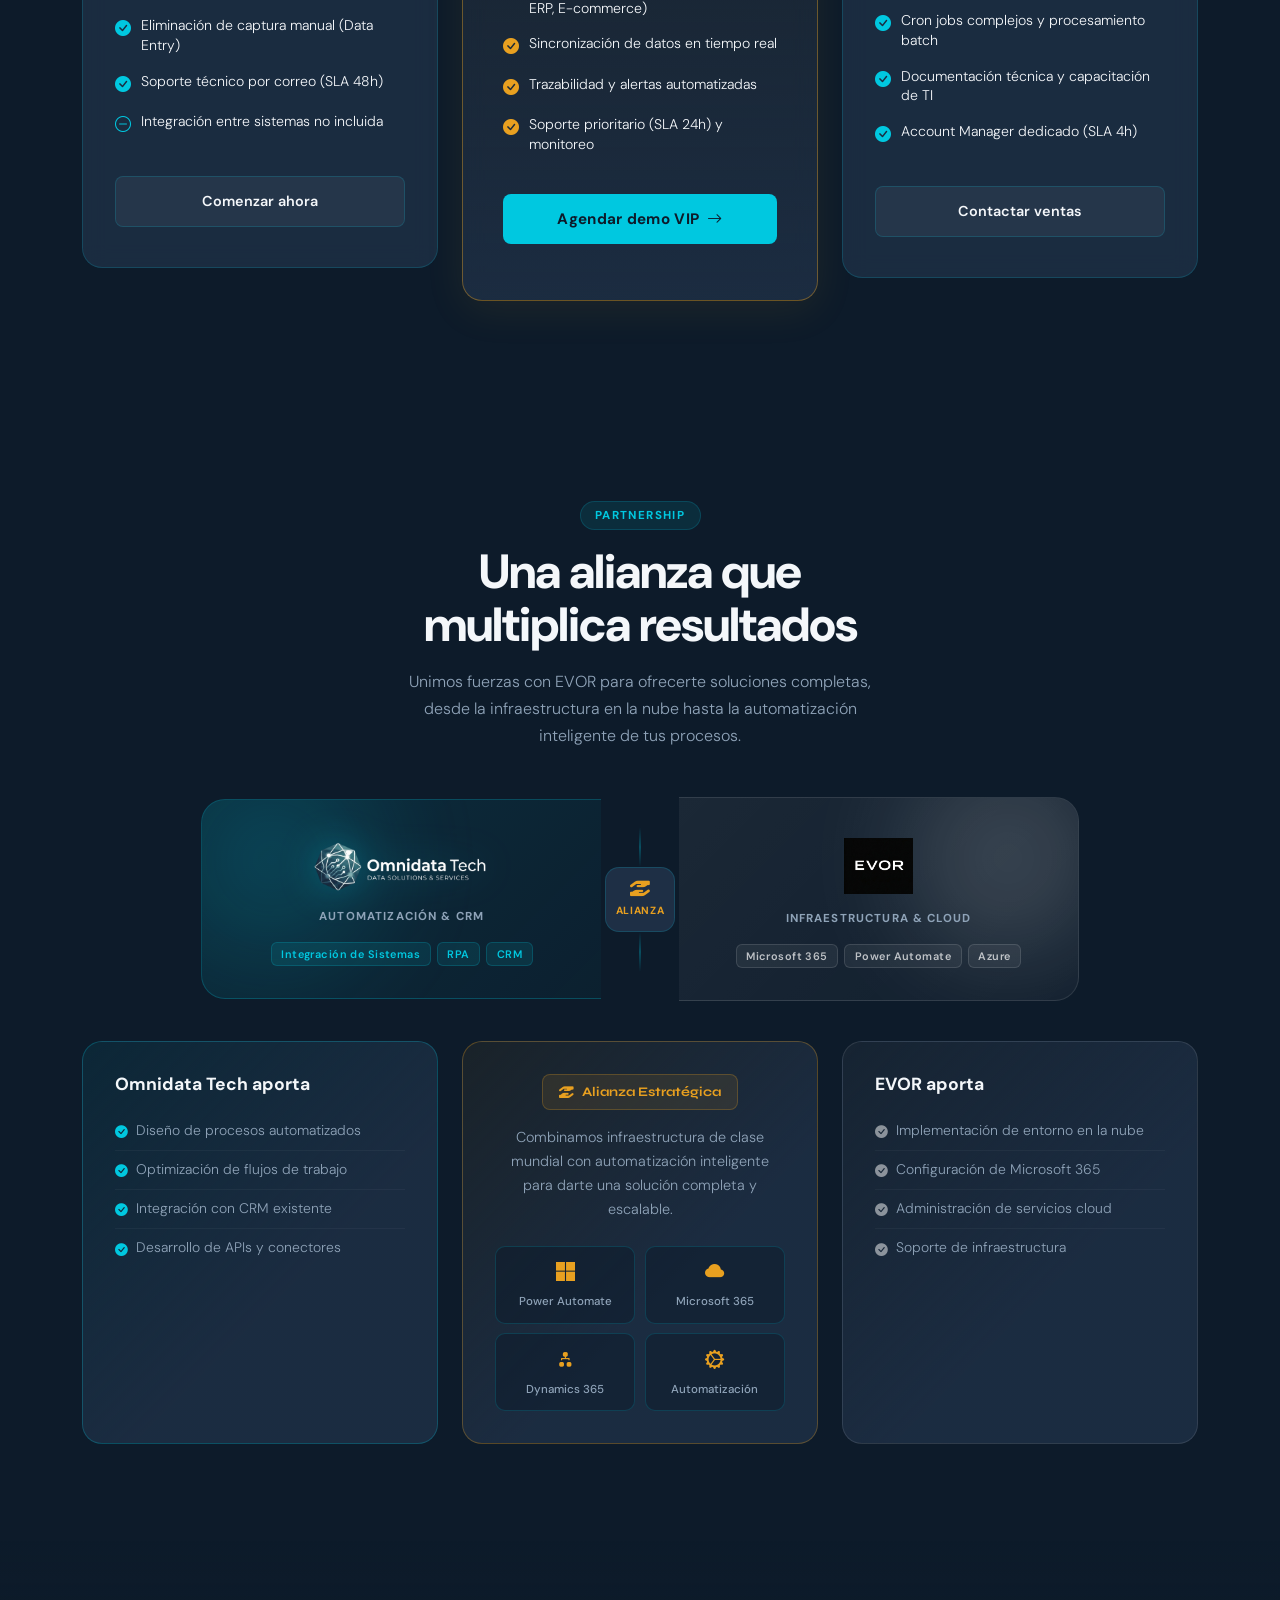
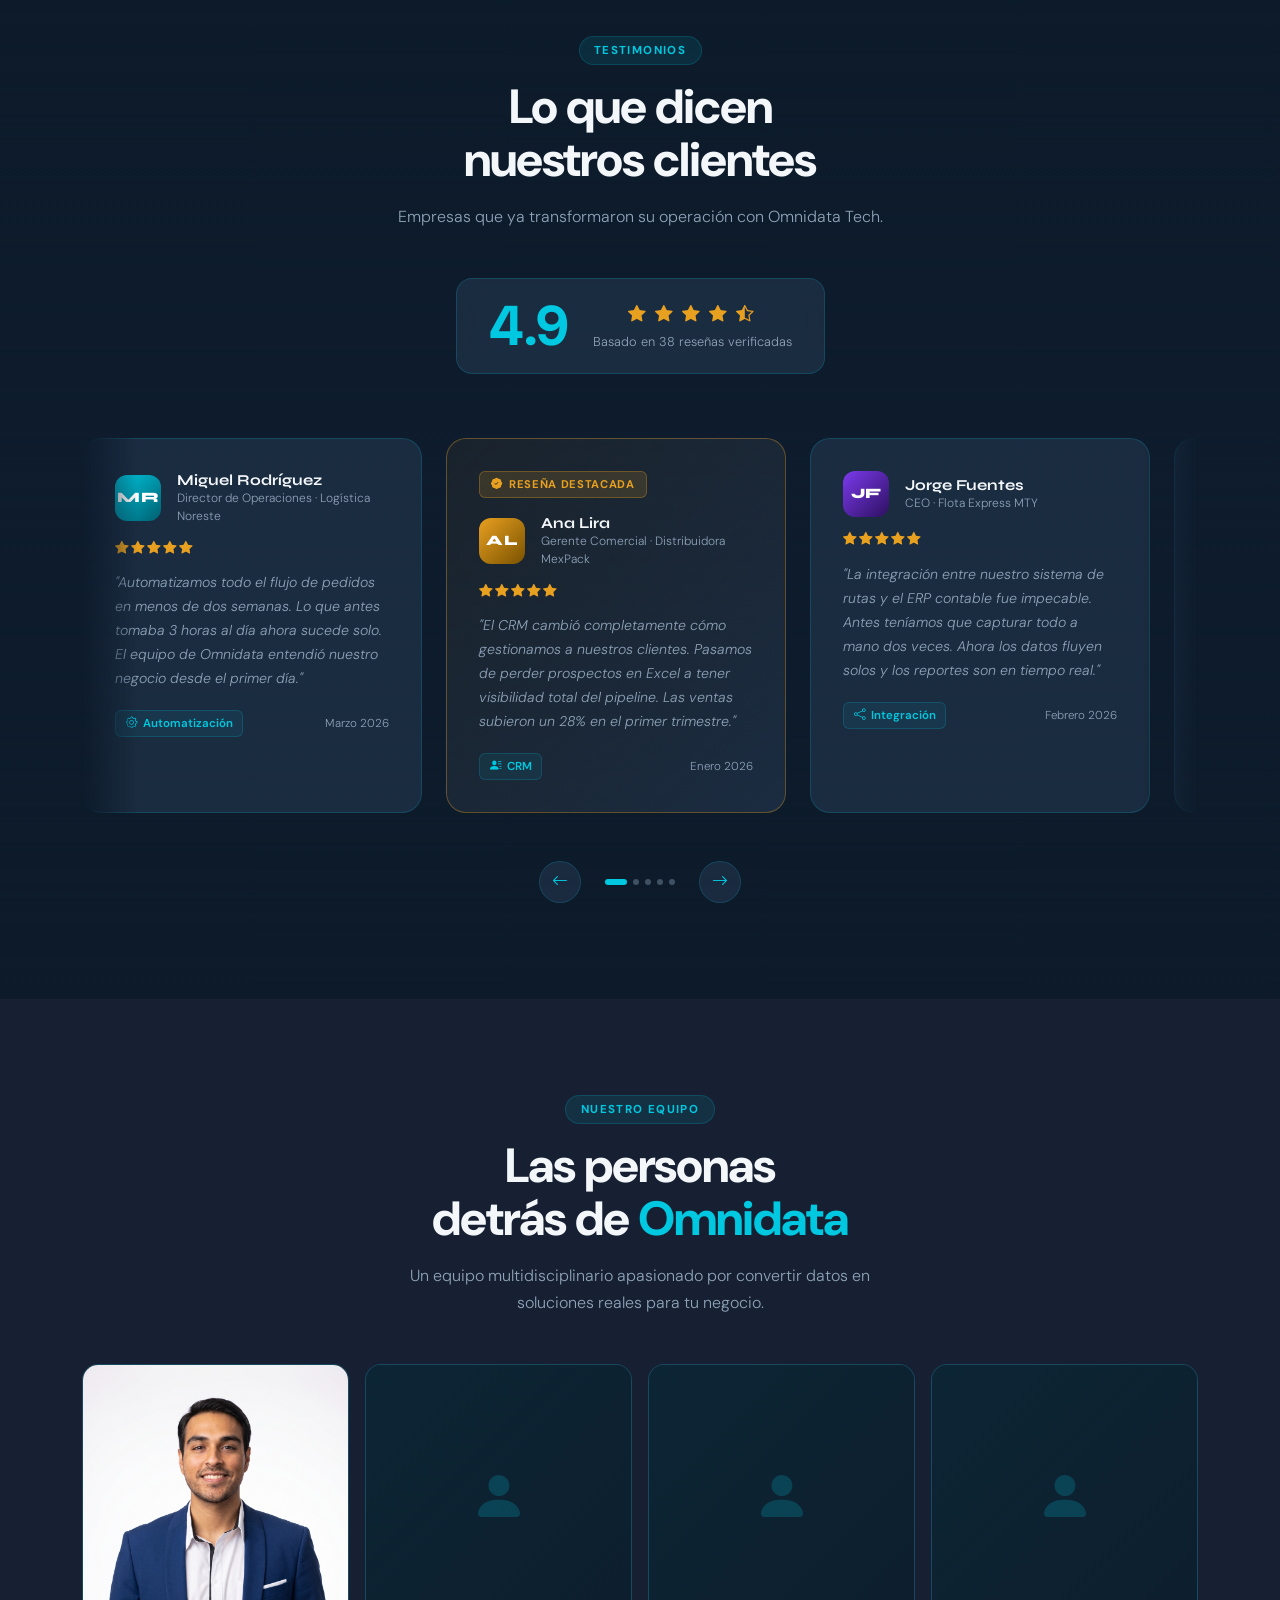
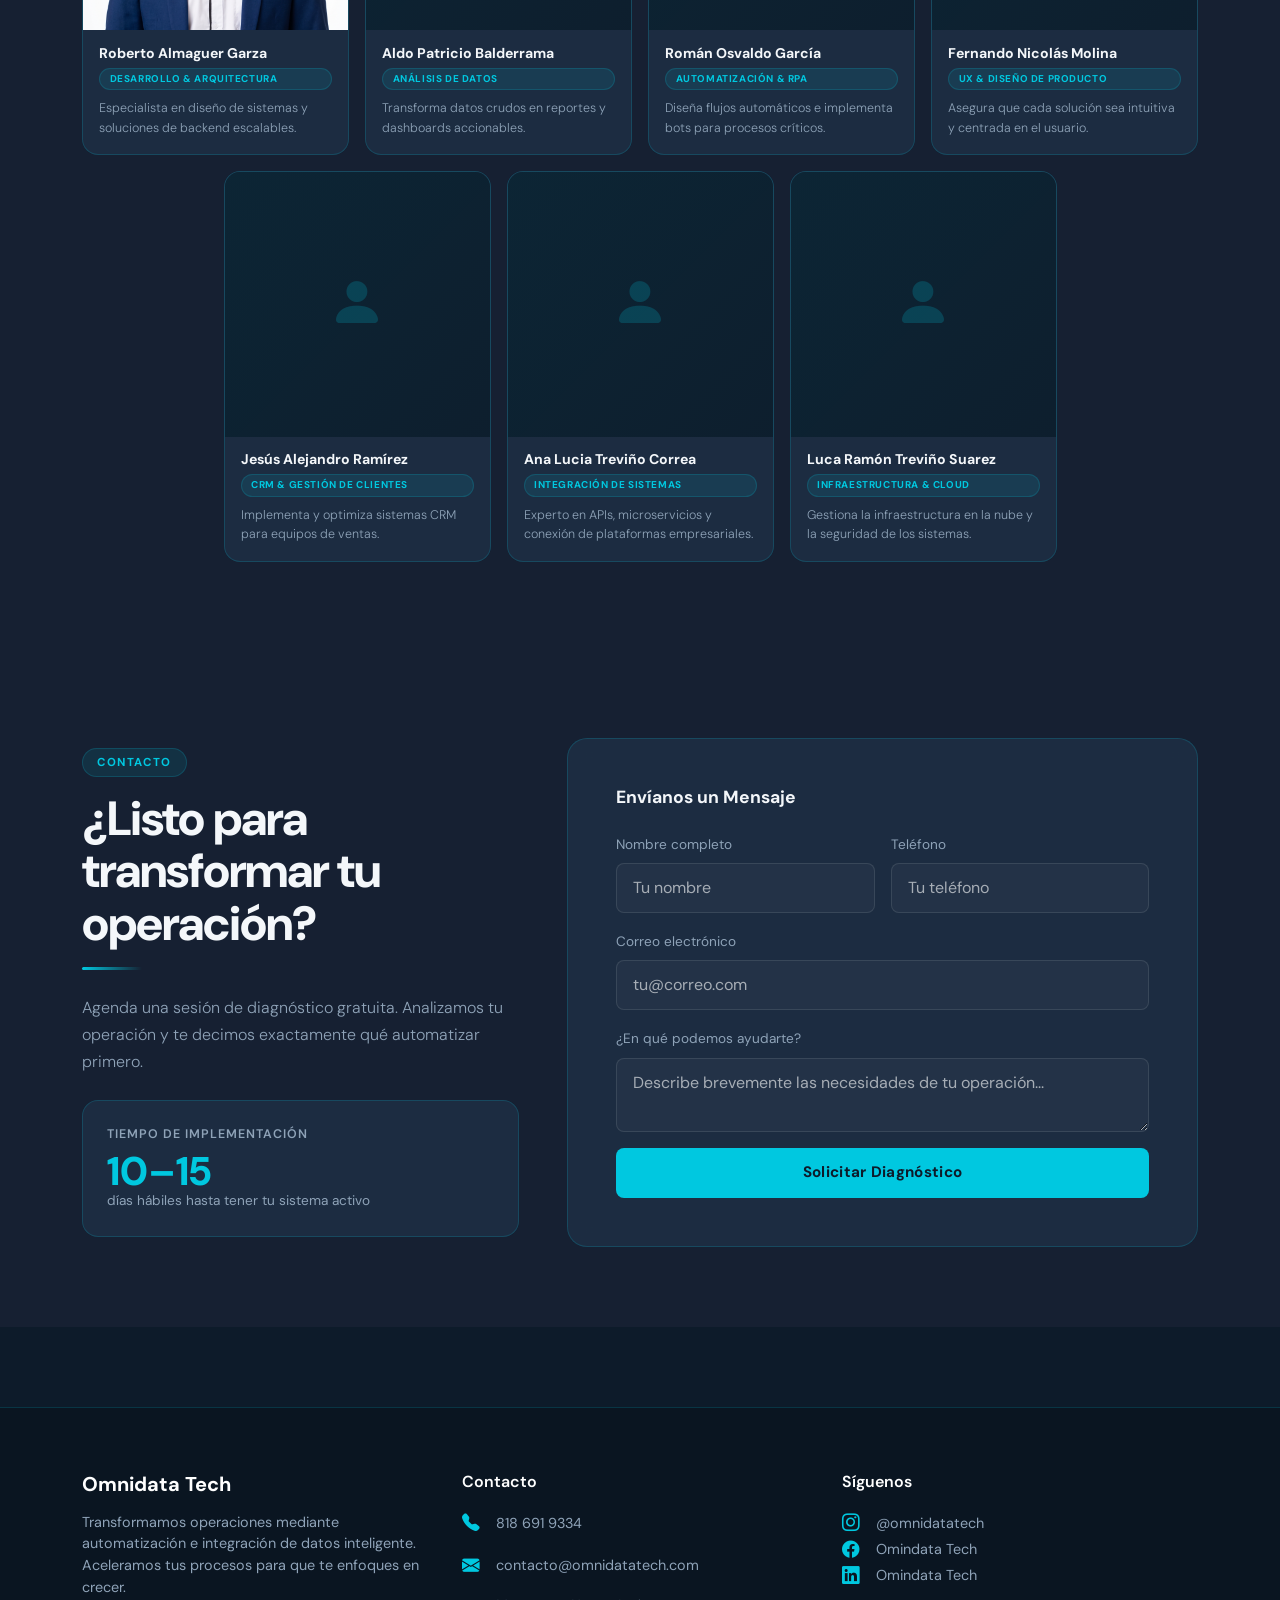
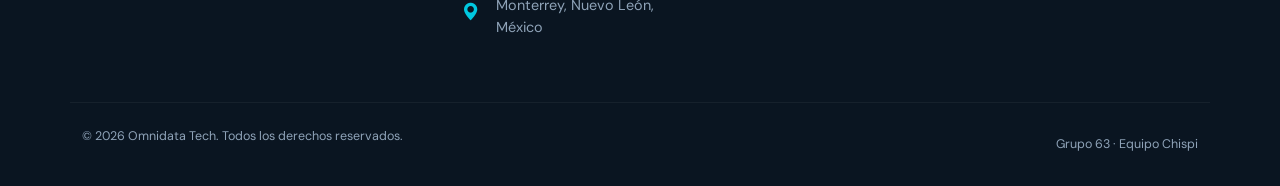
==== commit 81cee9e6: "pos creo q de diseño ya idk" ====
--- a/index.html
+++ b/index.html
@@ -437,947 +437,1056 @@
           </div>
         </div>
 
+        <!-- Planes OmniCRM (Licenciamiento Power Automate) -->
+        <div class="text-center mt-5 pt-4 mb-5 reveal">
+          <div class="section-tag">Planes OmniCRM</div>
+          <h2 class="section-title">Impulsado por<br>Power Automate</h2>
+          <p class="section-desc mx-auto">Tu ecosistema CRM corre sobre la infraestructura oficial de Microsoft. Paga
+            solo por la licencia de automatización que tu operación necesita, sin costos ocultos de servidores.</p>
+        </div>
+
+        <!-- Tres cards de planes (Compactas) -->
+        <div class="row g-3 mb-4 align-items-stretch justify-content-center">
+
+          <!-- Plan 1: Premium -->
+          <div class="col-lg-4 col-md-6 reveal reveal-delay-1">
+            <div class="p-card">
+              <div class="p-card-header">
+                <h4 class="p-title">CRM Premium</h4>
+                <p class="p-desc">Ideal para equipos de ventas y automatización asistida.</p>
+              </div>
+              <div class="p-price-block">
+                <span class="p-currency">$</span>
+                <span class="p-price">15</span>
+                <span class="p-period">USD / usr / mes</span>
+              </div>
+              <div class="p-features">
+                <div class="p-feat"><i class="bi bi-check2"></i> Licencia asignada por usuario</div>
+                <div class="p-feat"><i class="bi bi-check2"></i> Flujos en la nube ilimitados</div>
+                <div class="p-feat"><i class="bi bi-check2"></i> Conectores premium (ERP, SQL)</div>
+                <div class="p-feat"><i class="bi bi-dash"></i> Requiere inicio de sesión</div>
+              </div>
+              <a href="#contacto" class="btn-secondary-custom w-100 text-center mt-auto"
+                style="padding: 0.6rem; font-size: 0.85rem;">Cotizar CRM Premium</a>
+            </div>
+          </div>
+
+          <!-- Plan 2: Process (Destacado) -->
+          <div class="col-lg-4 col-md-6 reveal reveal-delay-2">
+            <div class="p-card p-card--featured">
+              <div class="p-badge">MÁS POPULAR</div>
+              <div class="p-card-header">
+                <h4 class="p-title text-gold">CRM Process</h4>
+                <p class="p-desc">Automatización CRM desatendida 24/7 (Sincronización masiva).</p>
+              </div>
+              <div class="p-price-block">
+                <span class="p-currency text-gold">$</span>
+                <span class="p-price text-gold">150</span>
+                <span class="p-period">USD / bot / mes</span>
+              </div>
+              <div class="p-features">
+                <div class="p-feat"><i class="bi bi-check2" style="color:var(--gold);"></i> Asignada a un proceso core
+                </div>
+                <div class="p-feat"><i class="bi bi-check2" style="color:var(--gold);"></i> RPA desatendido en 2º plano
+                </div>
+                <div class="p-feat"><i class="bi bi-check2" style="color:var(--gold);"></i> Acceso CRM para toda la
+                  empresa</div>
+                <div class="p-feat"><i class="bi bi-check2" style="color:var(--gold);"></i> Ejecución en máquinas
+                  locales</div>
+              </div>
+              <a href="#contacto" class="btn-p-custom w-100 text-center mt-auto"
+                style="padding: 0.6rem; font-size: 0.85rem;">Consultar viabilidad</a>
+            </div>
+          </div>
+
+          <!-- Plan 3: Hosted Process -->
+          <div class="col-lg-4 col-md-6 reveal reveal-delay-3">
+            <div class="p-card">
+              <div class="p-card-header">
+                <h4 class="p-title">CRM Hosted</h4>
+                <p class="p-desc">CRM avanzado con infraestructura VM hospedada por Microsoft.</p>
+              </div>
+              <div class="p-price-block">
+                <span class="p-currency">$</span>
+                <span class="p-price">215</span>
+                <span class="p-period">USD / bot / mes</span>
+              </div>
+              <div class="p-features">
+                <div class="p-feat"><i class="bi bi-check2"></i> Todo lo del CRM Process</div>
+                <div class="p-feat"><i class="bi bi-check2"></i> VM en la nube de Microsoft</div>
+                <div class="p-feat"><i class="bi bi-check2"></i> Cero mantenimiento local</div>
+                <div class="p-feat"><i class="bi bi-check2"></i> Escalabilidad dinámica de datos</div>
+              </div>
+              <a href="#contacto" class="btn-secondary-custom w-100 text-center mt-auto"
+                style="padding: 0.6rem; font-size: 0.85rem;">Agendar asesoría cloud</a>
+            </div>
+          </div>
+
+        </div>
+
+        <!-- Nota aclaratoria compacta -->
+        <div class="row justify-content-center reveal reveal-delay-3">
+          <div class="col-lg-8">
+            <div class="p-3 text-center"
+              style="border-radius: 12px; background: rgba(255,255,255,0.02); border: 1px solid rgba(255,255,255,0.05);">
+              <p class="mb-0" style="font-size: 0.8rem; color: var(--muted); line-height: 1.4;">
+                <i class="bi bi-info-circle text-cyan me-1"></i>
+                <strong>Nota:</strong> Estos precios corresponden a las licencias mensuales de Power Automate requeridas
+                para operar el CRM. Los servicios de Omnidata Tech por personalización, desarrollo de flujos e
+                implementación se cotizan en un pago único (Setup).
+              </p>
+            </div>
+          </div>
+        </div>
       </div>
-
-      <!-- Modelo de suscripción -->
-      <div class="crm-pricing reveal reveal-delay-3">
-        <div class="crm-pricing-left">
-          <div class="section-tag mb-2">Modelo de acceso</div>
-          <h4 style="font-weight:800;font-size:1.4rem;margin-bottom:0.75rem;">Suscripción mensual por usuario</h4>
-          <p class="card-text-sm">Pagas solo por los usuarios que necesitas. Sin costos ocultos, sin infraestructura
-            propia que mantener. Incluye actualizaciones, soporte y la infraestructura cloud de Microsoft.</p>
-          <div class="crm-includes">
-            <div class="crm-inc-item"><i class="bi bi-check-circle-fill"></i> Configuración inicial y capacitación</div>
-            <div class="crm-inc-item"><i class="bi bi-check-circle-fill"></i> Personalización de módulos a tu negocio
-            </div>
-            <div class="crm-inc-item"><i class="bi bi-check-circle-fill"></i> Actualizaciones y mejoras continuas</div>
-            <div class="crm-inc-item"><i class="bi bi-check-circle-fill"></i> Soporte técnico según SLA</div>
-            <div class="crm-inc-item"><i class="bi bi-check-circle-fill"></i> Infraestructura Microsoft 365 con EVOR
-            </div>
-          </div>
-        </div>
-        <div class="crm-pricing-right">
-          <div class="crm-price-card">
-            <div class="crm-price-tag">Desde</div>
-            <div class="crm-price-num">$<span>270</span></div>
-            <div class="crm-price-period">por usuario / mes</div>
-            <div class="crm-price-note">El precio final depende del número de usuarios y módulos. Agenda una sesión de
-              diagnóstico para recibir tu cotización.</div>
-            <a href="#contacto" class="btn-primary-custom w-100 justify-content-center mt-3">
-              <i class="bi bi-calendar-check"></i> Agendar diagnóstico gratuito
-            </a>
-          </div>
+      </section>
+
+      <!-- Servicios -->
+      <section id="servicios">
+        <div class="container">
+
+          <!-- Header -->
+          <div class="text-center mb-5 reveal">
+            <div class="section-tag">Nuestros Servicios</div>
+            <h2 class="section-title">Más allá del CRM:<br>transformamos tu operación</h2>
+            <p class="section-desc mx-auto">Implementar el sistema es solo el inicio. Te acompañamos en automatizar,
+              conectar e integrar toda tu operación para que funcione como un ecosistema inteligente.</p>
+          </div>
+
+          <!-- Dos cards principales de servicios -->
+          <div class="row g-4 mb-4">
+
+            <!-- Servicio 1: Automatización -->
+            <div class="col-lg-6 reveal reveal-delay-1">
+              <div class="svc-card">
+                <div class="svc-card-top">
+                  <div class="svc-icon-wrap">
+                    <i class="bi bi-gear-wide-connected"></i>
+                  </div>
+                  <div class="svc-badge">Servicio</div>
+                </div>
+                <h4 class="svc-title">Automatización de Procesos</h4>
+                <p class="svc-desc">Eliminamos la carga operativa manual diseñando flujos automáticos que trabajan 24/7.
+                  Desde captura de datos hasta notificaciones y reportes, sin intervención humana.</p>
+
+                <div class="svc-steps">
+                  <div class="svc-step">
+                    <div class="svc-step-num">01</div>
+                    <div>
+                      <strong>Auditoría de procesos</strong>
+                      <p>Levantamiento y mapeo de tu operación actual</p>
+                    </div>
+                  </div>
+                  <div class="svc-step">
+                    <div class="svc-step-num">02</div>
+                    <div>
+                      <strong>Diseño de la solución</strong>
+                      <p>Arquitectura del flujo automatizado a medida</p>
+                    </div>
+                  </div>
+                  <div class="svc-step">
+                    <div class="svc-step-num">03</div>
+                    <div>
+                      <strong>Implementación y QA</strong>
+                      <p>Desarrollo, pruebas de control y ajustes</p>
+                    </div>
+                  </div>
+                  <div class="svc-step">
+                    <div class="svc-step-num">04</div>
+                    <div>
+                      <strong>Capacitación del equipo</strong>
+                      <p>Entrenamiento y acompañamiento post-entrega</p>
+                    </div>
+                  </div>
+                </div>
+
+                <div class="svc-benefits">
+                  <div class="svc-benefit"><i class="bi bi-check-circle-fill"></i> Reducción drástica de tareas
+                    administrativas</div>
+                  <div class="svc-benefit"><i class="bi bi-check-circle-fill"></i> Eliminación de errores de captura
+                    (Data
+                    Entry)</div>
+                  <div class="svc-benefit"><i class="bi bi-check-circle-fill"></i> Escalabilidad sin aumentar plantilla
+                  </div>
+                  <div class="svc-benefit"><i class="bi bi-check-circle-fill"></i> Trazabilidad en tiempo real de cada
+                    proceso</div>
+                </div>
+              </div>
+            </div>
+
+            <!-- Servicio 2: Integración -->
+            <div class="col-lg-6 reveal reveal-delay-2">
+              <div class="svc-card svc-card--alt">
+                <div class="svc-card-top">
+                  <div class="svc-icon-wrap svc-icon-wrap--gold">
+                    <i class="bi bi-share-fill"></i>
+                  </div>
+                  <div class="svc-badge svc-badge--gold">Servicio</div>
+                </div>
+                <h4 class="svc-title">Integración de Sistemas</h4>
+                <p class="svc-desc">Hacemos que tus herramientas hablen el mismo idioma. Conectamos tu CRM, ERP,
+                  e-commerce,
+                  contabilidad y más para que los datos fluyan sin fricción y sin intervención manual.</p>
+
+                <div class="svc-steps">
+                  <div class="svc-step">
+                    <div class="svc-step-num svc-step-num--gold">
+                      <i class="bi bi-search" style="font-size:0.75rem;"></i>
+                    </div>
+                    <div>
+                      <strong>Análisis técnico</strong>
+                      <p>Evaluación de sistemas y puntos de integración</p>
+                    </div>
+                  </div>
+                  <div class="svc-step">
+                    <div class="svc-step-num svc-step-num--gold">
+                      <i class="bi bi-link" style="font-size:0.75rem;"></i>
+                    </div>
+                    <div>
+                      <strong>Desarrollo de conectores</strong>
+                      <p>APIs REST/SOAP, Webhooks y microservicios</p>
+                    </div>
+                  </div>
+                  <div class="svc-step">
+                    <div class="svc-step-num svc-step-num--gold">
+                      <i class="bi bi-arrow-repeat" style="font-size:0.75rem;"></i>
+                    </div>
+                    <div>
+                      <strong>Sincronización de datos</strong>
+                      <p>Tiempo real o batch programado (cron jobs)</p>
+                    </div>
+                  </div>
+                  <div class="svc-step">
+                    <div class="svc-step-num svc-step-num--gold">
+                      <i class="bi bi-file-text" style="font-size:0.75rem;"></i>
+                    </div>
+                    <div>
+                      <strong>Documentación técnica</strong>
+                      <p>Arquitectura y procesos completamente documentados</p>
+                    </div>
+                  </div>
+                </div>
+
+                <div class="svc-benefits">
+                  <div class="svc-benefit svc-benefit--gold"><i class="bi bi-check-circle-fill"></i> Sistemas
+                    completamente
+                    conectados</div>
+                  <div class="svc-benefit svc-benefit--gold"><i class="bi bi-check-circle-fill"></i> Flujo de
+                    información
+                    automatizado entre plataformas</div>
+                  <div class="svc-benefit svc-benefit--gold"><i class="bi bi-check-circle-fill"></i> Eliminación de
+                    captura
+                    manual duplicada</div>
+                  <div class="svc-benefit svc-benefit--gold"><i class="bi bi-check-circle-fill"></i> Plataforma
+                    tecnológica
+                    integrada y eficiente</div>
+                </div>
+              </div>
+            </div>
+
+          </div>
+
+          <!-- Stack tecnológico + CTA -->
+          <div class="svc-bottom reveal reveal-delay-3">
+            <div class="svc-tech-block">
+              <div class="section-tag mb-3" style="font-size:0.65rem;">Stack tecnológico</div>
+              <div class="svc-tech-grid">
+                <div class="svc-tech-item"><i class="bi bi-filetype-py"></i><span>Python</span></div>
+                <div class="svc-tech-item"><i class="bi bi-filetype-js"></i><span>JavaScript</span></div>
+                <div class="svc-tech-item"><i class="bi bi-filetype-php"></i><span>PHP</span></div>
+                <div class="svc-tech-item"><i class="bi bi-cloud-arrow-up"></i><span>REST API</span></div>
+                <div class="svc-tech-item"><i class="bi bi-diagram-3"></i><span>Webhooks</span></div>
+                <div class="svc-tech-item"><i class="bi bi-database"></i><span>MySQL</span></div>
+                <div class="svc-tech-item"><i class="bi bi-database-fill"></i><span>PostgreSQL</span></div>
+                <div class="svc-tech-item"><i class="bi bi-shield-lock"></i><span>OAuth 2.0</span></div>
+                <div class="svc-tech-item"><i class="bi bi-key"></i><span>JWT</span></div>
+                <div class="svc-tech-item"><i class="bi bi-braces"></i><span>JSON/XML</span></div>
+              </div>
+            </div>
+            <div class="svc-cta-block">
+              <h5 style="font-weight:800;font-size:1.2rem;margin-bottom:0.75rem;">¿Listo para automatizar tu operación?
+              </h5>
+              <p class="card-text-sm mb-3">Agenda una sesión de diagnóstico gratuita. Analizamos tus procesos y te
+                decimos
+                exactamente qué automatizar primero para el mayor impacto.</p>
+              <a href="#contacto" class="btn-primary-custom">
+                Agendar diagnóstico <i class="bi bi-arrow-right"></i>
+              </a>
+            </div>
+          </div>
+
+        </div>
+      </section>
+
+      <!-- Precios -->
+      <section id="precios" class="mt-5">
+        <div class="container">
+
+          <!-- Header -->
+          <div class="text-center mb-5 reveal">
+            <div class="section-tag">Nuestros Precios</div>
+            <h2 class="section-title">Inversión clara para<br>escalar tu operación</h2>
+            <p class="section-desc mx-auto">Elige el nivel de acompañamiento e implementación que mejor se adapte a tus
+              necesidades de automatización e integración.</p>
+          </div>
+
+          <!-- Tres cards de precios -->
+          <div class="row g-4 mb-4 align-items-center">
+
+            <!-- Plan 1: Esencial (Enfoque Automatización) -->
+            <div class="col-lg-4 reveal reveal-delay-1">
+              <div class="plan-card">
+                <div class="plan-card-top">
+                  <h4 class="plan-title">Automatización Base</h4>
+                  <p class="plan-desc">Para equipos que buscan eliminar tareas operativas y cuellos de botella.</p>
+                </div>
+                <div class="plan-price-block">
+                  <span class="plan-currency">$</span>
+                  <span class="plan-price">499</span>
+                  <span class="plan-period">/USD mensual</span>
+                </div>
+
+                <div class="plan-features">
+                  <div class="plan-feature"><i class="bi bi-check-circle-fill"></i> Auditoría y mapeo de hasta 3
+                    procesos
+                  </div>
+                  <div class="plan-feature"><i class="bi bi-check-circle-fill"></i> Desarrollo de flujos automáticos
+                    24/7
+                  </div>
+                  <div class="plan-feature"><i class="bi bi-check-circle-fill"></i> Eliminación de captura manual (Data
+                    Entry)</div>
+                  <div class="plan-feature"><i class="bi bi-check-circle-fill"></i> Soporte técnico por correo (SLA 48h)
+                  </div>
+                  <div class="plan-feature"><i class="bi bi-dash-circle"></i> Integración entre sistemas no
+                    incluida
+                  </div>
+                </div>
+
+                <a href="#contacto" class="btn-secondary-custom w-100 text-center mt-auto">Comenzar ahora</a>
+              </div>
+            </div>
+
+            <!-- Plan 2: Profesional (Enfoque Integración + Automatización) -->
+            <div class="col-lg-4 reveal reveal-delay-2">
+              <div class="plan-card plan-card--featured">
+                <div class="plan-badge-popular">MÁS POPULAR</div>
+                <div class="plan-card-top">
+                  <h4 class="plan-title text-gold">Ecosistema Integrado</h4>
+                  <p class="plan-desc">Plataformas conectadas fluyendo sin intervención humana para pymes en
+                    crecimiento.
+                  </p>
+                </div>
+                <div class="plan-price-block">
+                  <span class="plan-currency text-gold">$</span>
+                  <span class="plan-price text-gold">999</span>
+                  <span class="plan-period">/USD mensual</span>
+                </div>
+
+                <div class="plan-features">
+                  <div class="plan-feature plan-feature--gold"><i class="bi bi-check-circle-fill"></i> Todo lo del plan
+                    Automatización Base</div>
+                  <div class="plan-feature plan-feature--gold"><i class="bi bi-check-circle-fill"></i> Integración de
+                    hasta
+                    3 sistemas (Ej. ERP, E-commerce)</div>
+                  <div class="plan-feature plan-feature--gold"><i class="bi bi-check-circle-fill"></i> Sincronización de
+                    datos en tiempo real</div>
+                  <div class="plan-feature plan-feature--gold"><i class="bi bi-check-circle-fill"></i> Trazabilidad y
+                    alertas automatizadas</div>
+                  <div class="plan-feature plan-feature--gold"><i class="bi bi-check-circle-fill"></i> Soporte
+                    prioritario
+                    (SLA 24h) y monitoreo</div>
+                </div>
+
+                <a href="#contacto" class="btn-primary-custom w-100 text-center mt-auto"
+                  style="justify-content: center;">Agendar demo VIP <i class="bi bi-arrow-right"></i></a>
+              </div>
+            </div>
+
+            <!-- Plan 3: Corporativo (Enfoque Arquitectura Avanzada) -->
+            <div class="col-lg-4 reveal reveal-delay-3">
+              <div class="plan-card">
+                <div class="plan-card-top">
+                  <h4 class="plan-title">Arquitectura a Medida</h4>
+                  <p class="plan-desc">Desarrollo avanzado de conectores para alta transaccionalidad.</p>
+                </div>
+                <div class="plan-price-block">
+                  <span class="plan-price text-cyan" style="font-size: 2rem;">A medida</span>
+                </div>
+
+                <div class="plan-features">
+                  <div class="plan-feature"><i class="bi bi-check-circle-fill"></i> Desarrollo de APIs REST/SOAP y
+                    Webhooks
+                  </div>
+                  <div class="plan-feature"><i class="bi bi-check-circle-fill"></i> Integración de sistemas Legacy
+                    (Antiguos)</div>
+                  <div class="plan-feature"><i class="bi bi-check-circle-fill"></i> Cron jobs complejos y procesamiento
+                    batch</div>
+                  <div class="plan-feature"><i class="bi bi-check-circle-fill"></i> Documentación técnica y capacitación
+                    de
+                    TI</div>
+                  <div class="plan-feature"><i class="bi bi-check-circle-fill"></i> Account Manager dedicado (SLA 4h)
+                  </div>
+                </div>
+
+                <a href="#contacto" class="btn-secondary-custom w-100 text-center mt-auto">Contactar ventas</a>
+              </div>
+            </div>
+
+          </div>
+        </div>
+      </section>
+
+      <!-- Alianza EVOR -->
+      <section id="partnership">
+        <div class="container">
+
+          <!-- Header -->
+          <div class="text-center mb-5 reveal">
+            <div class="section-tag">Partnership</div>
+            <h2 class="section-title">Una alianza que<br>multiplica resultados</h2>
+            <p class="section-desc mx-auto">Unimos fuerzas con EVOR para ofrecerte soluciones completas, desde la
+              infraestructura en la nube hasta la automatización inteligente de tus procesos.</p>
+          </div>
+
+          <!-- HERO DE LOGOS -->
+          <div class="partner-hero reveal reveal-delay-1">
+            <!-- Omnidata -->
+            <div class="partner-hero-brand partner-hero-brand--omnidata">
+              <div class="phb-glow phb-glow--cyan"></div>
+              <div class="phb-inner">
+                <img src="assets/img/logo-blanco.png" alt="Omnidata Tech" class="phb-logo phb-logo--wide">
+                <div class="phb-label">Automatización & CRM</div>
+                <div class="phb-chips">
+                  <span class="phb-chip">Integración de Sistemas</span>
+                  <span class="phb-chip">RPA</span>
+                  <span class="phb-chip">CRM</span>
+                </div>
+              </div>
+            </div>
+
+            <!-- Conector central -->
+            <div class="partner-hero-connector">
+              <div class="phc-line phc-line--top"></div>
+              <div class="phc-badge">
+                <i class="fa-solid fa-hand-holding-hand"></i>
+                <span>Alianza</span>
+              </div>
+              <div class="phc-pulse"></div>
+              <div class="phc-line phc-line--bottom"></div>
+            </div>
+
+            <!-- EVOR -->
+            <div class="partner-hero-brand partner-hero-brand--evor">
+              <div class="phb-glow phb-glow--white"></div>
+              <div class="phb-inner">
+                <img src="assets/img/Evor.jpeg" alt="EVOR" class="phb-logo phb-logo--evor">
+                <div class="phb-label">Infraestructura & Cloud</div>
+                <div class="phb-chips">
+                  <span class="phb-chip phb-chip--white">Microsoft 365</span>
+                  <span class="phb-chip phb-chip--white">Power Automate</span>
+                  <span class="phb-chip phb-chip--white">Azure</span>
+                </div>
+              </div>
+            </div>
+          </div>
+
+          <!-- Aportaciones -->
+          <div class="row g-4 mt-2 reveal reveal-delay-2">
+
+            <!-- Card Omnidata aporta -->
+            <div class="col-md-4">
+              <div class="partner-card partner-card--cyan">
+                <h5 class="card-title-sm mb-3">Omnidata Tech aporta</h5>
+                <ul class="partner-list">
+                  <li><i class="bi bi-check-circle-fill"></i> Diseño de procesos automatizados</li>
+                  <li><i class="bi bi-check-circle-fill"></i> Optimización de flujos de trabajo</li>
+                  <li><i class="bi bi-check-circle-fill"></i> Integración con CRM existente</li>
+                  <li><i class="bi bi-check-circle-fill"></i> Desarrollo de APIs y conectores</li>
+                </ul>
+              </div>
+            </div>
+
+            <!-- Card central: tecnologías -->
+            <div class="col-md-4">
+              <div class="partner-card partner-card--gold text-center">
+                <div class="partner-badge"><i class="fa-solid fa-hand-holding-hand"></i> Alianza Estratégica</div>
+                <p class="card-text-sm mb-4">Combinamos infraestructura de clase mundial con automatización inteligente
+                  para
+                  darte una solución completa y escalable.</p>
+                <div class="partner-tech-grid">
+                  <div class="ptg-item">
+                    <i class="bi bi-microsoft"></i>
+                    <span>Power Automate</span>
+                  </div>
+                  <div class="ptg-item">
+                    <i class="bi bi-cloud-fill"></i>
+                    <span>Microsoft 365</span>
+                  </div>
+                  <div class="ptg-item">
+                    <i class="bi bi-diagram-2-fill"></i>
+                    <span>Dynamics 365</span>
+                  </div>
+                  <div class="ptg-item">
+                    <i class="bi bi-gear-wide-connected"></i>
+                    <span>Automatización</span>
+                  </div>
+                </div>
+              </div>
+            </div>
+
+            <!-- Card EVOR aporta -->
+            <div class="col-md-4">
+              <div class="partner-card partner-card--white">
+                <h5 class="card-title-sm mb-3">EVOR aporta</h5>
+                <ul class="partner-list partner-list--white">
+                  <li><i class="bi bi-check-circle-fill"></i> Implementación de entorno en la nube</li>
+                  <li><i class="bi bi-check-circle-fill"></i> Configuración de Microsoft 365</li>
+                  <li><i class="bi bi-check-circle-fill"></i> Administración de servicios cloud</li>
+                  <li><i class="bi bi-check-circle-fill"></i> Soporte de infraestructura</li>
+                </ul>
+              </div>
+            </div>
+          </div>
+        </div>
+      </section>
+
+      <!-- Reseñas -->
+      <section id="resenas">
+        <div class="container">
+          <div class="text-center mb-5 reveal">
+            <div class="section-tag">Testimonios</div>
+            <h2 class="section-title">Lo que dicen<br>nuestros clientes</h2>
+            <p class="section-desc mx-auto">Empresas que ya transformaron su operación con Omnidata Tech.</p>
+          </div>
+
+          <!-- Estrellas promedio -->
+          <div class="text-center mb-5 reveal reveal-delay-1">
+            <div class="rating-summary">
+              <div class="rating-score">4.9</div>
+              <div>
+                <div class="rating-stars">
+                  <i class="bi bi-star-fill"></i>
+                  <i class="bi bi-star-fill"></i>
+                  <i class="bi bi-star-fill"></i>
+                  <i class="bi bi-star-fill"></i>
+                  <i class="bi bi-star-half"></i>
+                </div>
+                <div class="rating-label">Basado en 38 reseñas verificadas</div>
+              </div>
+            </div>
+          </div>
+
+          <!-- Carrusel de reseñas -->
+          <div class="reviews-track-wrapper reveal reveal-delay-2">
+            <div class="reviews-track" id="reviewsTrack">
+
+              <div class="review-card">
+                <div class="review-header">
+                  <div class="review-avatar" style="background: linear-gradient(135deg, #00c8e0, #005f70);">MR</div>
+                  <div>
+                    <div class="review-name">Miguel Rodríguez</div>
+                    <div class="review-role">Director de Operaciones · Logística Noreste</div>
+                  </div>
+                </div>
+                <div class="review-stars"><i class="bi bi-star-fill"></i><i class="bi bi-star-fill"></i><i
+                    class="bi bi-star-fill"></i><i class="bi bi-star-fill"></i><i class="bi bi-star-fill"></i></div>
+                <p class="review-text">"Automatizamos todo el flujo de pedidos en menos de dos semanas. Lo que antes
+                  tomaba
+                  3 horas al día ahora sucede solo. El equipo de Omnidata entendió nuestro negocio desde el primer día."
+                </p>
+                <div class="review-footer">
+                  <span class="review-tag"><i class="bi bi-gear"></i> Automatización</span>
+                  <span class="review-date">Marzo 2026</span>
+                </div>
+              </div>
+
+              <div class="review-card review-card--featured">
+                <div class="review-featured-badge"><i class="bi bi-patch-check-fill"></i> Reseña destacada</div>
+                <div class="review-header">
+                  <div class="review-avatar" style="background: linear-gradient(135deg, #e8a020, #7a5200);">AL</div>
+                  <div>
+                    <div class="review-name">Ana Lira</div>
+                    <div class="review-role">Gerente Comercial · Distribuidora MexPack</div>
+                  </div>
+                </div>
+                <div class="review-stars"><i class="bi bi-star-fill"></i><i class="bi bi-star-fill"></i><i
+                    class="bi bi-star-fill"></i><i class="bi bi-star-fill"></i><i class="bi bi-star-fill"></i></div>
+                <p class="review-text">"El CRM cambió completamente cómo gestionamos a nuestros clientes. Pasamos de
+                  perder
+                  prospectos en Excel a tener visibilidad total del pipeline. Las ventas subieron un 28% en el primer
+                  trimestre."</p>
+                <div class="review-footer">
+                  <span class="review-tag"><i class="bi bi-person-lines-fill"></i> CRM</span>
+                  <span class="review-date">Enero 2026</span>
+                </div>
+              </div>
+
+              <div class="review-card">
+                <div class="review-header">
+                  <div class="review-avatar" style="background: linear-gradient(135deg, #7c3aed, #2d1060);">JF</div>
+                  <div>
+                    <div class="review-name">Jorge Fuentes</div>
+                    <div class="review-role">CEO · Flota Express MTY</div>
+                  </div>
+                </div>
+                <div class="review-stars"><i class="bi bi-star-fill"></i><i class="bi bi-star-fill"></i><i
+                    class="bi bi-star-fill"></i><i class="bi bi-star-fill"></i><i class="bi bi-star-fill"></i></div>
+                <p class="review-text">"La integración entre nuestro sistema de rutas y el ERP contable fue impecable.
+                  Antes
+                  teníamos que capturar todo a mano dos veces. Ahora los datos fluyen solos y los reportes son en tiempo
+                  real."</p>
+                <div class="review-footer">
+                  <span class="review-tag"><i class="bi bi-share"></i> Integración</span>
+                  <span class="review-date">Febrero 2026</span>
+                </div>
+              </div>
+
+              <div class="review-card">
+                <div class="review-header">
+                  <div class="review-avatar" style="background: linear-gradient(135deg, #059669, #014029);">CM</div>
+                  <div>
+                    <div class="review-name">Carolina Méndez</div>
+                    <div class="review-role">Dir. Tecnología · Grupo Almacenes Del Norte</div>
+                  </div>
+                </div>
+                <div class="review-stars"><i class="bi bi-star-fill"></i><i class="bi bi-star-fill"></i><i
+                    class="bi bi-star-fill"></i><i class="bi bi-star-fill"></i><i class="bi bi-star-half"></i></div>
+                <p class="review-text">"Excelente soporte post-implementación. Respondieron un incidente crítico en
+                  menos de
+                  4 horas como prometieron en el SLA. No es común encontrar proveedores que cumplan lo que firman."</p>
+                <div class="review-footer">
+                  <span class="review-tag"><i class="bi bi-headset"></i> Soporte</span>
+                  <span class="review-date">Abril 2026</span>
+                </div>
+              </div>
+
+              <div class="review-card">
+                <div class="review-header">
+                  <div class="review-avatar" style="background: linear-gradient(135deg, #dc2626, #5a0a0a);">RP</div>
+                  <div>
+                    <div class="review-name">Roberto Peña</div>
+                    <div class="review-role">Dueño · Peña Distribuciones</div>
+                  </div>
+                </div>
+                <div class="review-stars"><i class="bi bi-star-fill"></i><i class="bi bi-star-fill"></i><i
+                    class="bi bi-star-fill"></i><i class="bi bi-star-fill"></i><i class="bi bi-star-fill"></i></div>
+                <p class="review-text">"Pensé que implementar un CRM iba a ser un dolor de cabeza. El equipo de Omnidata
+                  lo
+                  hizo increíblemente sencillo, nos capacitaron muy bien y en 12 días ya estábamos operando al 100%."
+                </p>
+                <div class="review-footer">
+                  <span class="review-tag"><i class="bi bi-person-lines-fill"></i> CRM</span>
+                  <span class="review-date">Mayo 2026</span>
+                </div>
+              </div>
+
+              <!-- Duplicados para scroll infinito -->
+              <div class="review-card">
+                <div class="review-header">
+                  <div class="review-avatar" style="background: linear-gradient(135deg, #00c8e0, #005f70);">MR</div>
+                  <div>
+                    <div class="review-name">Miguel Rodríguez</div>
+                    <div class="review-role">Director de Operaciones · Logística Noreste</div>
+                  </div>
+                </div>
+                <div class="review-stars"><i class="bi bi-star-fill"></i><i class="bi bi-star-fill"></i><i
+                    class="bi bi-star-fill"></i><i class="bi bi-star-fill"></i><i class="bi bi-star-fill"></i></div>
+                <p class="review-text">"Automatizamos todo el flujo de pedidos en menos de dos semanas. Lo que antes
+                  tomaba
+                  3 horas al día ahora sucede solo. El equipo de Omnidata entendió nuestro negocio desde el primer día."
+                </p>
+                <div class="review-footer">
+                  <span class="review-tag"><i class="bi bi-gear"></i> Automatización</span>
+                  <span class="review-date">Marzo 2026</span>
+                </div>
+              </div>
+              <div class="review-card review-card--featured">
+                <div class="review-featured-badge"><i class="bi bi-patch-check-fill"></i> Reseña destacada</div>
+                <div class="review-header">
+                  <div class="review-avatar" style="background: linear-gradient(135deg, #e8a020, #7a5200);">AL</div>
+                  <div>
+                    <div class="review-name">Ana Lira</div>
+                    <div class="review-role">Gerente Comercial · Distribuidora MexPack</div>
+                  </div>
+                </div>
+                <div class="review-stars"><i class="bi bi-star-fill"></i><i class="bi bi-star-fill"></i><i
+                    class="bi bi-star-fill"></i><i class="bi bi-star-fill"></i><i class="bi bi-star-fill"></i></div>
+                <p class="review-text">"El CRM cambió completamente cómo gestionamos a nuestros clientes. Pasamos de
+                  perder
+                  prospectos en Excel a tener visibilidad total del pipeline. Las ventas subieron un 28% en el primer
+                  trimestre."</p>
+                <div class="review-footer">
+                  <span class="review-tag"><i class="bi bi-person-lines-fill"></i> CRM</span>
+                  <span class="review-date">Enero 2026</span>
+                </div>
+              </div>
+
+            </div>
+          </div>
+
+          <!-- Controles del carrusel -->
+          <div class="reviews-controls reveal reveal-delay-3">
+            <button class="review-ctrl-btn" id="reviewPrev" aria-label="Anterior">
+              <i class="bi bi-arrow-left"></i>
+            </button>
+            <div class="review-dots" id="reviewDots">
+              <span class="rdot active"></span>
+              <span class="rdot"></span>
+              <span class="rdot"></span>
+              <span class="rdot"></span>
+              <span class="rdot"></span>
+            </div>
+            <button class="review-ctrl-btn" id="reviewNext" aria-label="Siguiente">
+              <i class="bi bi-arrow-right"></i>
+            </button>
+          </div>
+        </div>
+      </section>
+
+      <!--Equipo -->
+      <section id="equipo">
+        <div class="container">
+          <div class="text-center mb-5 reveal">
+            <div class="section-tag">Nuestro Equipo</div>
+            <h2 class="section-title">Las personas<br>detrás de <span style="color:var(--cyan);">Omnidata</span></h2>
+            <p class="section-desc mx-auto">Un equipo multidisciplinario apasionado por convertir datos en soluciones
+              reales
+              para tu negocio.</p>
+          </div>
+
+          <div class="row g-4 justify-content-center">
+
+            <!-- Miembro 1 -->
+            <div class="col-sm-6 col-lg-3 reveal reveal-delay-1">
+              <div class="team-card">
+                <div class="team-photo-wrap">
+                  <img src="assets/img/equipo/jimmy.png" alt="Roberto Almaguer Garza" class="team-photo"
+                    onerror="this.style.display='none';this.nextElementSibling.style.display='flex';">
+                  <div class="team-photo-placeholder" style="display:none;">
+                    <i class="bi bi-person-fill"></i>
+                  </div>
+                  <div class="team-overlay">
+                    <span class="team-id">#1862977</span>
+                  </div>
+                </div>
+                <div class="team-info">
+                  <h6 class="team-name">Roberto Almaguer Garza</h6>
+                  <span class="team-role">Desarrollo & Arquitectura</span>
+                  <p class="team-bio">Especialista en diseño de sistemas y soluciones de backend escalables.</p>
+                </div>
+              </div>
+            </div>
+
+            <!-- Miembro 2 -->
+            <div class="col-sm-6 col-lg-3 reveal reveal-delay-2">
+              <div class="team-card">
+                <div class="team-photo-wrap">
+                  <img src="assets/img/equipo/pato.png" alt="Aldo Patricio Balderrama Del Ángel" class="team-photo"
+                    onerror="this.style.display='none';this.nextElementSibling.style.display='flex';">
+                  <div class="team-photo-placeholder" style="display:none;">
+                    <i class="bi bi-person-fill"></i>
+                  </div>
+                  <div class="team-overlay">
+                    <span class="team-id">#2179971</span>
+                  </div>
+                </div>
+                <div class="team-info">
+                  <h6 class="team-name">Aldo Patricio Balderrama</h6>
+                  <span class="team-role">Análisis de Datos</span>
+                  <p class="team-bio">Transforma datos crudos en reportes y dashboards accionables.</p>
+                </div>
+              </div>
+            </div>
+
+            <!-- Miembro 3 -->
+            <div class="col-sm-6 col-lg-3 reveal reveal-delay-3">
+              <div class="team-card">
+                <div class="team-photo-wrap">
+                  <img src="assets/img/equipo/roman.png" alt="Román Osvaldo García Hernández" class="team-photo"
+                    onerror="this.style.display='none';this.nextElementSibling.style.display='flex';">
+                  <div class="team-photo-placeholder" style="display:none;">
+                    <i class="bi bi-person-fill"></i>
+                  </div>
+                  <div class="team-overlay">
+                    <span class="team-id">#1860130</span>
+                  </div>
+                </div>
+                <div class="team-info">
+                  <h6 class="team-name">Román Osvaldo García</h6>
+                  <span class="team-role">Automatización & RPA</span>
+                  <p class="team-bio">Diseña flujos automáticos e implementa bots para procesos críticos.</p>
+                </div>
+              </div>
+            </div>
+
+            <!-- Miembro 4 -->
+            <div class="col-sm-6 col-lg-3 reveal reveal-delay-4">
+              <div class="team-card">
+                <div class="team-photo-wrap">
+                  <img src="assets/img/equipo/fer.png" alt="Fernando Nicolás Molina Ramírez" class="team-photo"
+                    onerror="this.style.display='none';this.nextElementSibling.style.display='flex';">
+                  <div class="team-photo-placeholder" style="display:none;">
+                    <i class="bi bi-person-fill"></i>
+                  </div>
+                  <div class="team-overlay">
+                    <span class="team-id">#2015797</span>
+                  </div>
+                </div>
+                <div class="team-info">
+                  <h6 class="team-name">Fernando Nicolás Molina</h6>
+                  <span class="team-role">UX & Diseño de Producto</span>
+                  <p class="team-bio">Asegura que cada solución sea intuitiva y centrada en el usuario.</p>
+                </div>
+              </div>
+            </div>
+
+            <!-- Miembro 5 -->
+            <div class="col-sm-6 col-lg-3 reveal reveal-delay-1">
+              <div class="team-card">
+                <div class="team-photo-wrap">
+                  <img src="assets/img/equipo/ale2.png" alt="Jesús Alejandro Ramírez Escobedo" class="team-photo"
+                    onerror="this.style.display='none';this.nextElementSibling.style.display='flex';">
+                  <div class="team-photo-placeholder" style="display:none;">
+                    <i class="bi bi-person-fill"></i>
+                  </div>
+                  <div class="team-overlay">
+                    <span class="team-id">#1945297</span>
+                  </div>
+                </div>
+                <div class="team-info">
+                  <h6 class="team-name">Jesús Alejandro Ramírez</h6>
+                  <span class="team-role">CRM & Gestión de Clientes</span>
+                  <p class="team-bio">Implementa y optimiza sistemas CRM para equipos de ventas.</p>
+                </div>
+              </div>
+            </div>
+
+            <!-- Miembro 6 -->
+            <div class="col-sm-6 col-lg-3 reveal reveal-delay-2">
+              <div class="team-card">
+                <div class="team-photo-wrap">
+                  <img src="assets/img/equipo/ana.png" alt="Ana Lucia Treviño Correa" class="team-photo"
+                    onerror="this.style.display='none';this.nextElementSibling.style.display='flex';">
+                  <div class="team-photo-placeholder" style="display:none;">
+                    <i class="bi bi-person-fill"></i>
+                  </div>
+                  <div class="team-overlay">
+                    <span class="team-id">#2115134</span>
+                  </div>
+                </div>
+                <div class="team-info">
+                  <h6 class="team-name">Ana Lucia Treviño Correa</h6>
+                  <span class="team-role">Integración de Sistemas</span>
+                  <p class="team-bio">Experto en APIs, microservicios y conexión de plataformas empresariales.</p>
+                </div>
+              </div>
+            </div>
+
+            <!-- Miembro 7 -->
+            <div class="col-sm-6 col-lg-3 reveal reveal-delay-3">
+              <div class="team-card">
+                <div class="team-photo-wrap">
+                  <img src="assets/img/equipo/luca.png" alt="Luca Ramón Treviño Suarez" class="team-photo"
+                    onerror="this.style.display='none';this.nextElementSibling.style.display='flex';">
+                  <div class="team-photo-placeholder" style="display:none;">
+                    <i class="bi bi-person-fill"></i>
+                  </div>
+                  <div class="team-overlay">
+                    <span class="team-id">#1997706</span>
+                  </div>
+                </div>
+                <div class="team-info">
+                  <h6 class="team-name">Luca Ramón Treviño Suarez</h6>
+                  <span class="team-role">Infraestructura & Cloud</span>
+                  <p class="team-bio">Gestiona la infraestructura en la nube y la seguridad de los sistemas.</p>
+                </div>
+              </div>
+            </div>
+
+          </div>
+        </div>
+      </section>
+
+      <!-- CONTACTO -->
+      <section id="contacto">
+        <div class="container">
+          <div class="row g-5 align-items-center">
+            <!-- Columna Izquierda: Información y CTA -->
+            <div class="col-lg-5 reveal">
+              <div class="section-tag">Contacto</div>
+              <h2 class="section-title">¿Listo para<br>transformar tu<br>operación?</h2>
+              <div class="divider"></div>
+              <p class="section-desc">Agenda una sesión de diagnóstico gratuita. Analizamos tu operación y te decimos
+                exactamente qué automatizar primero.</p>
+
+              <div class="mt-4 glass-card" style="padding:1.5rem;">
+                <div
+                  style="font-size:0.78rem;color:var(--muted);text-transform:uppercase;letter-spacing:0.08em;font-weight:600;margin-bottom:0.5rem;">
+                  Tiempo de implementación</div>
+                <div
+                  style="font-family:'DM Sans',sans-serif;font-size:2.5rem;font-weight:800;color:var(--cyan);line-height:1;">
+                  10–15</div>
+                <div style="font-size:0.85rem;color:var(--muted);">días hábiles hasta tener tu sistema activo</div>
+              </div>
+            </div>
+
+            <!-- Columna Derecha: Formulario de Contacto -->
+            <div class="col-lg-7 reveal reveal-delay-2">
+              <div class="contact-card">
+                <h5 class="card-title-sm mb-4">Envíanos un Mensaje</h5>
+
+                <form action="#" method="POST" id="contactForm">
+                  <div class="row g-3">
+
+                    <!-- Nombre -->
+                    <div class="col-md-6">
+                      <label for="nombre" class="form-label">
+                        Nombre completo
+                      </label>
+                      <input type="text" class="form-control custom-input" id="nombre" name="nombre"
+                        placeholder="Tu nombre" maxlength="60" required pattern="^[A-Za-zÁÉÍÓÚáéíóúÑñ\s]+$"
+                        title="Solo se permiten letras y espacios"
+                        oninput="this.value = this.value.replace(/[^A-Za-zÁÉÍÓÚáéíóúÑñ\s]/g, '')">
+                    </div>
+
+                    <!-- Teléfono -->
+                    <div class="col-md-6">
+                      <label for="telefono" class="form-label">
+                        Teléfono
+                      </label>
+                      <input type="tel" class="form-control custom-input" id="telefono" name="telefono"
+                        placeholder="Tu teléfono" maxlength="10" required pattern="[0-9]{10}"
+                        title="Ingresa un número de teléfono válido de 10 dígitos"
+                        oninput="this.value = this.value.replace(/[^0-9]/g, '')">
+                    </div>
+
+                    <!-- Correo -->
+                    <div class="col-12">
+                      <label for="email" class="form-label">
+                        Correo electrónico
+                      </label>
+                      <input type="email" class="form-control custom-input" id="email" name="email"
+                        placeholder="tu@correo.com" maxlength="100" required
+                        pattern="^[a-zA-Z0-9._%+-]{3,}@[a-zA-Z0-9.-]{3,}\.[a-zA-Z]{2,}$"
+                        title="Ingresa un correo válido">
+                    </div>
+
+                    <!-- Mensaje -->
+                    <div class="col-12">
+                      <label for="mensaje" class="form-label">
+                        ¿En qué podemos ayudarte?
+                      </label>
+                      <textarea class="form-control custom-input" id="mensaje" name="mensaje" maxlength="500"
+                        placeholder="Describe brevemente las necesidades de tu operación..." required></textarea>
+                    </div>
+
+                    <!-- Botón -->
+                    <div class="col-12 contact-divider">
+                      <button type="submit" class="btn-primary-custom w-100 justify-content-center border-0">
+                        Solicitar Diagnóstico
+                      </button>
+                    </div>
+
+                  </div>
+                </form>
+              </div>
+            </div>
+          </div>
+        </div>
+      </section>
+
+      <!-- FOOTER -->
+      <footer
+        style="margin-top: 5rem; padding-top: 4rem; padding-bottom: 2rem; border-top: 1px solid var(--border); background: rgba(0,0,0,0.2);">
+        <div class="container">
+          <div class="row gy-4 mb-5">
+            <!-- Branding -->
+            <div class="col-lg-4 col-md-12 pr-lg-5">
+              <h5 style="font-family:'DM Sans',sans-serif;font-weight:700;color:#fff;margin-bottom:1rem;">Omnidata Tech
+              </h5>
+              <p style="font-size:0.9rem;color:var(--muted);">Transformamos operaciones mediante automatización e
+                integración de datos inteligente. Aceleramos tus procesos para que te enfoques en crecer.</p>
+            </div>
+
+            <!-- Contacto -->
+            <div class="col-lg-4 col-md-6">
+              <h6 style="color:#fff;margin-bottom:1.2rem;font-weight:600;">Contacto</h6>
+              <ul class="list-unstyled" style="font-size:0.9rem;">
+                <li class="mb-3">
+                  <a href="tel:8186919334" class="text-decoration-none d-flex align-items-center"
+                    style="color:var(--muted);">
+                    <i class="bi bi-telephone-fill me-3" style="color:var(--cyan);font-size:1.1rem;"></i> 818 691 9334
+                  </a>
+                </li>
+                <li class="mb-3">
+                  <a href="mailto:contacto@omnidatatech.com" class="text-decoration-none d-flex align-items-center"
+                    style="color:var(--muted);">
+                    <i class="bi bi-envelope-fill me-3" style="color:var(--cyan);font-size:1.1rem;"></i>
+                    contacto@omnidatatech.com
+                  </a>
+                </li>
+                <li class="mb-3">
+                  <div class="d-flex align-items-start" style="color:var(--muted);">
+                    <i class="bi bi-geo-alt-fill me-3 mt-1" style="color:var(--cyan);font-size:1.1rem;"></i>
+                    <span>Monterrey, Nuevo León,<br>México</span>
+                  </div>
+                </li>
+              </ul>
+            </div>
+
+            <!-- Redes y Links -->
+            <div class="col-lg-4 col-md-6">
+              <h6 style="color:#fff;margin-bottom:1.2rem;font-weight:600;">Síguenos</h6>
+              <ul class="list-unstyled" style="font-size:0.9rem;">
+                <li class="mb-3">
+                  <a href="https://www.instagram.com/omnidatatech" target="_blank" rel="noopener"
+                    class="text-decoration-none d-flex align-items-center" style="color:var(--muted);">
+                    <i class="bi bi-instagram me-3" style="color:var(--cyan);font-size:1.1rem;"></i> @omnidatatech
+                  </a>
+                  <a href="https://www.facebook.com/omnidatatech" target="_blank" rel="noopener"
+                    class="text-decoration-none d-flex align-items-center" style="color:var(--muted);">
+                    <i class="bi bi-facebook me-3" style="color:var(--cyan);font-size:1.1rem;"></i>Omindata Tech
+                  </a>
+                  <a href="https://www.linkedin.com/company/omnidatatech" target="_blank" rel="noopener"
+                    class="text-decoration-none d-flex align-items-center" style="color:var(--muted);">
+                    <i class="bi bi-linkedin me-3" style="color:var(--cyan);font-size:1.1rem;"></i>Omindata Tech
+                  </a>
+                </li>
+              </ul>
+            </div>
+          </div>
+
+          <!-- Copyright -->
+          <div class="row align-items-center pt-4" style="border-top: 1px solid rgba(255,255,255,0.05);">
+            <div class="col-md-12 text-center text-md-start d-md-flex justify-content-between">
+              <div style="font-size:0.78rem;color:var(--muted);">© 2026 Omnidata Tech. Todos los derechos reservados.
+              </div>
+              <div style="font-size:0.78rem;color:var(--muted);margin-top:0.5rem;margin-top:md-0;">Grupo 63 · Equipo
+                Chispi
+              </div>
+            </div>
+          </div>
+        </div>
+      </footer>
+
+      <!-- ALERTA FORMULARIO (Oculta por defecto) -->
+      <div class="custom-alert-overlay" id="customAlert">
+        <div class="custom-alert-box">
+          <div class="custom-alert-icon">
+            <i class="bi bi-check-circle-fill"></i>
+          </div>
+          <h4 class="custom-alert-title">¡Mensaje enviado!</h4>
+          <p class="custom-alert-desc">Hemos recibido tu solicitud de diagnóstico. Nos pondremos en contacto contigo a
+            la
+            brevedad posible.</p>
+          <button class="btn-primary-custom w-100 justify-content-center border-0" id="closeAlertBtn">
+            Aceptar
+          </button>
         </div>
       </div>
 
-    </div>
-  </section>
-
-  <!-- Servicios -->
-  <section id="servicios">
-    <div class="container">
-
-      <!-- Header -->
-      <div class="text-center mb-5 reveal">
-        <div class="section-tag">Nuestros Servicios</div>
-        <h2 class="section-title">Más allá del CRM:<br>transformamos tu operación</h2>
-        <p class="section-desc mx-auto">Implementar el sistema es solo el inicio. Te acompañamos en automatizar,
-          conectar e integrar toda tu operación para que funcione como un ecosistema inteligente.</p>
-      </div>
-
-      <!-- Dos cards principales de servicios -->
-      <div class="row g-4 mb-4">
-
-        <!-- Servicio 1: Automatización -->
-        <div class="col-lg-6 reveal reveal-delay-1">
-          <div class="svc-card">
-            <div class="svc-card-top">
-              <div class="svc-icon-wrap">
-                <i class="bi bi-gear-wide-connected"></i>
-              </div>
-              <div class="svc-badge">Servicio</div>
-            </div>
-            <h4 class="svc-title">Automatización de Procesos</h4>
-            <p class="svc-desc">Eliminamos la carga operativa manual diseñando flujos automáticos que trabajan 24/7.
-              Desde captura de datos hasta notificaciones y reportes, sin intervención humana.</p>
-
-            <div class="svc-steps">
-              <div class="svc-step">
-                <div class="svc-step-num">01</div>
-                <div>
-                  <strong>Auditoría de procesos</strong>
-                  <p>Levantamiento y mapeo de tu operación actual</p>
-                </div>
-              </div>
-              <div class="svc-step">
-                <div class="svc-step-num">02</div>
-                <div>
-                  <strong>Diseño de la solución</strong>
-                  <p>Arquitectura del flujo automatizado a medida</p>
-                </div>
-              </div>
-              <div class="svc-step">
-                <div class="svc-step-num">03</div>
-                <div>
-                  <strong>Implementación y QA</strong>
-                  <p>Desarrollo, pruebas de control y ajustes</p>
-                </div>
-              </div>
-              <div class="svc-step">
-                <div class="svc-step-num">04</div>
-                <div>
-                  <strong>Capacitación del equipo</strong>
-                  <p>Entrenamiento y acompañamiento post-entrega</p>
-                </div>
-              </div>
-            </div>
-
-            <div class="svc-benefits">
-              <div class="svc-benefit"><i class="bi bi-check-circle-fill"></i> Reducción drástica de tareas
-                administrativas</div>
-              <div class="svc-benefit"><i class="bi bi-check-circle-fill"></i> Eliminación de errores de captura (Data
-                Entry)</div>
-              <div class="svc-benefit"><i class="bi bi-check-circle-fill"></i> Escalabilidad sin aumentar plantilla
-              </div>
-              <div class="svc-benefit"><i class="bi bi-check-circle-fill"></i> Trazabilidad en tiempo real de cada
-                proceso</div>
-            </div>
-          </div>
-        </div>
-
-        <!-- Servicio 2: Integración -->
-        <div class="col-lg-6 reveal reveal-delay-2">
-          <div class="svc-card svc-card--alt">
-            <div class="svc-card-top">
-              <div class="svc-icon-wrap svc-icon-wrap--gold">
-                <i class="bi bi-share-fill"></i>
-              </div>
-              <div class="svc-badge svc-badge--gold">Servicio</div>
-            </div>
-            <h4 class="svc-title">Integración de Sistemas</h4>
-            <p class="svc-desc">Hacemos que tus herramientas hablen el mismo idioma. Conectamos tu CRM, ERP, e-commerce,
-              contabilidad y más para que los datos fluyan sin fricción y sin intervención manual.</p>
-
-            <div class="svc-steps">
-              <div class="svc-step">
-                <div class="svc-step-num svc-step-num--gold">
-                  <i class="bi bi-search" style="font-size:0.75rem;"></i>
-                </div>
-                <div>
-                  <strong>Análisis técnico</strong>
-                  <p>Evaluación de sistemas y puntos de integración</p>
-                </div>
-              </div>
-              <div class="svc-step">
-                <div class="svc-step-num svc-step-num--gold">
-                  <i class="bi bi-link" style="font-size:0.75rem;"></i>
-                </div>
-                <div>
-                  <strong>Desarrollo de conectores</strong>
-                  <p>APIs REST/SOAP, Webhooks y microservicios</p>
-                </div>
-              </div>
-              <div class="svc-step">
-                <div class="svc-step-num svc-step-num--gold">
-                  <i class="bi bi-arrow-repeat" style="font-size:0.75rem;"></i>
-                </div>
-                <div>
-                  <strong>Sincronización de datos</strong>
-                  <p>Tiempo real o batch programado (cron jobs)</p>
-                </div>
-              </div>
-              <div class="svc-step">
-                <div class="svc-step-num svc-step-num--gold">
-                  <i class="bi bi-file-text" style="font-size:0.75rem;"></i>
-                </div>
-                <div>
-                  <strong>Documentación técnica</strong>
-                  <p>Arquitectura y procesos completamente documentados</p>
-                </div>
-              </div>
-            </div>
-
-            <div class="svc-benefits">
-              <div class="svc-benefit svc-benefit--gold"><i class="bi bi-check-circle-fill"></i> Sistemas completamente
-                conectados</div>
-              <div class="svc-benefit svc-benefit--gold"><i class="bi bi-check-circle-fill"></i> Flujo de información
-                automatizado entre plataformas</div>
-              <div class="svc-benefit svc-benefit--gold"><i class="bi bi-check-circle-fill"></i> Eliminación de captura
-                manual duplicada</div>
-              <div class="svc-benefit svc-benefit--gold"><i class="bi bi-check-circle-fill"></i> Plataforma tecnológica
-                integrada y eficiente</div>
-            </div>
-          </div>
-        </div>
-
-      </div>
-
-      <!-- Stack tecnológico + CTA -->
-      <div class="svc-bottom reveal reveal-delay-3">
-        <div class="svc-tech-block">
-          <div class="section-tag mb-3" style="font-size:0.65rem;">Stack tecnológico</div>
-          <div class="svc-tech-grid">
-            <div class="svc-tech-item"><i class="bi bi-filetype-py"></i><span>Python</span></div>
-            <div class="svc-tech-item"><i class="bi bi-filetype-js"></i><span>JavaScript</span></div>
-            <div class="svc-tech-item"><i class="bi bi-filetype-php"></i><span>PHP</span></div>
-            <div class="svc-tech-item"><i class="bi bi-cloud-arrow-up"></i><span>REST API</span></div>
-            <div class="svc-tech-item"><i class="bi bi-diagram-3"></i><span>Webhooks</span></div>
-            <div class="svc-tech-item"><i class="bi bi-database"></i><span>MySQL</span></div>
-            <div class="svc-tech-item"><i class="bi bi-database-fill"></i><span>PostgreSQL</span></div>
-            <div class="svc-tech-item"><i class="bi bi-shield-lock"></i><span>OAuth 2.0</span></div>
-            <div class="svc-tech-item"><i class="bi bi-key"></i><span>JWT</span></div>
-            <div class="svc-tech-item"><i class="bi bi-braces"></i><span>JSON/XML</span></div>
-          </div>
-        </div>
-        <div class="svc-cta-block">
-          <h5 style="font-weight:800;font-size:1.2rem;margin-bottom:0.75rem;">¿Listo para automatizar tu operación?</h5>
-          <p class="card-text-sm mb-3">Agenda una sesión de diagnóstico gratuita. Analizamos tus procesos y te decimos
-            exactamente qué automatizar primero para el mayor impacto.</p>
-          <a href="#contacto" class="btn-primary-custom">
-            Agendar diagnóstico <i class="bi bi-arrow-right"></i>
-          </a>
-        </div>
-      </div>
-
-    </div>
-  </section>
-
-  <!-- Planes -->
-  <section id="precios" class="mt-5">
-    <div class="container">
-
-      <!-- Header -->
-      <div class="text-center mb-5 reveal">
-        <div class="section-tag">Nuestros Planes</div>
-        <h2 class="section-title">Inversión clara para<br>escalar tu negocio</h2>
-        <p class="section-desc mx-auto">Elige el nivel de acompañamiento e implementación que mejor se adapte al tamaño
-          y objetivos de tu operación actual.</p>
-      </div>
-
-      <!-- Tres cards de planes -->
-      <div class="row g-4 mb-4 align-items-center">
-
-        <!-- Plan 1: Esencial -->
-        <div class="col-lg-4 reveal reveal-delay-1">
-          <div class="plan-card">
-            <div class="plan-card-top">
-              <h4 class="plan-title">Esencial</h4>
-              <p class="plan-desc">Para equipos que inician su digitalización.</p>
-            </div>
-            <div class="plan-price-block">
-              <span class="plan-currency">$</span>
-              <span class="plan-price">499</span>
-              <span class="plan-period">/USD mensual</span>
-            </div>
-
-            <div class="plan-features">
-              <div class="plan-feature"><i class="bi bi-check-circle-fill"></i> Implementación de CRM Base</div>
-              <div class="plan-feature"><i class="bi bi-check-circle-fill"></i> Hasta 2 automatizaciones simples</div>
-              <div class="plan-feature"><i class="bi bi-check-circle-fill"></i> Conexión con WhatsApp API</div>
-              <div class="plan-feature"><i class="bi bi-check-circle-fill"></i> Soporte por correo (48h)</div>
-              <div class="plan-feature text-muted"><i class="bi bi-dash-circle"></i> Integración ERP no incluida</div>
-            </div>
-
-            <a href="#contacto" class="btn-secondary-custom w-100 text-center mt-auto">Comenzar ahora</a>
-          </div>
-        </div>
-
-        <!-- Plan 2: Profesional (Destacado) -->
-        <div class="col-lg-4 reveal reveal-delay-2">
-          <div class="plan-card plan-card--featured">
-            <div class="plan-badge-popular">MÁS POPULAR</div>
-            <div class="plan-card-top">
-              <h4 class="plan-title text-gold">Profesional</h4>
-              <p class="plan-desc">Ecosistema conectado para pymes en crecimiento.</p>
-            </div>
-            <div class="plan-price-block">
-              <span class="plan-currency text-gold">$</span>
-              <span class="plan-price text-gold">999</span>
-              <span class="plan-period">/USD mensual</span>
-            </div>
-
-            <div class="plan-features">
-              <div class="plan-feature plan-feature--gold"><i class="bi bi-check-circle-fill"></i> Todo lo del plan
-                Esencial</div>
-              <div class="plan-feature plan-feature--gold"><i class="bi bi-check-circle-fill"></i> Automatizaciones
-                ilimitadas</div>
-              <div class="plan-feature plan-feature--gold"><i class="bi bi-check-circle-fill"></i> Integración CRM +
-                ERP/Contabilidad</div>
-              <div class="plan-feature plan-feature--gold"><i class="bi bi-check-circle-fill"></i> Dashboards de BI en
-                tiempo real</div>
-              <div class="plan-feature plan-feature--gold"><i class="bi bi-check-circle-fill"></i> Soporte prioritario
-                (24h)</div>
-            </div>
-
-            <a href="#contacto" class="btn-primary-custom w-100 text-center mt-auto"
-              style="justify-content: center;">Agendar demo VIP <i class="bi bi-arrow-right"></i></a>
-          </div>
-        </div>
-
-        <!-- Plan 3: Corporativo -->
-        <div class="col-lg-4 reveal reveal-delay-3">
-          <div class="plan-card">
-            <div class="plan-card-top">
-              <h4 class="plan-title">Corporativo</h4>
-              <p class="plan-desc">Arquitectura a medida para alta transaccionalidad.</p>
-            </div>
-            <div class="plan-price-block">
-              <span class="plan-price text-cyan" style="font-size: 2rem;">A medida</span>
-            </div>
-
-            <div class="plan-features">
-              <div class="plan-feature"><i class="bi bi-check-circle-fill"></i> Arquitectura en servidores dedicados
-              </div>
-              <div class="plan-feature"><i class="bi bi-check-circle-fill"></i> Desarrollo de Webhooks personalizados
-              </div>
-              <div class="plan-feature"><i class="bi bi-check-circle-fill"></i> Migración de datos históricos complejos
-              </div>
-              <div class="plan-feature"><i class="bi bi-check-circle-fill"></i> Capacitación presencial/remota al equipo
-              </div>
-              <div class="plan-feature"><i class="bi bi-check-circle-fill"></i> Account Manager dedicado (SLA 4h)</div>
-            </div>
-
-            <a href="#contacto" class="btn-secondary-custom w-100 text-center mt-auto">Contactar ventas</a>
-          </div>
-        </div>
-
-      </div>
-    </div>
-  </section>
-
-  <!-- Alianza EVOR -->
-  <section id="partnership">
-    <div class="container">
-
-      <!-- Header -->
-      <div class="text-center mb-5 reveal">
-        <div class="section-tag">Partnership</div>
-        <h2 class="section-title">Una alianza que<br>multiplica resultados</h2>
-        <p class="section-desc mx-auto">Unimos fuerzas con EVOR para ofrecerte soluciones completas, desde la
-          infraestructura en la nube hasta la automatización inteligente de tus procesos.</p>
-      </div>
-
-      <!-- HERO DE LOGOS -->
-      <div class="partner-hero reveal reveal-delay-1">
-        <!-- Omnidata -->
-        <div class="partner-hero-brand partner-hero-brand--omnidata">
-          <div class="phb-glow phb-glow--cyan"></div>
-          <div class="phb-inner">
-            <img src="assets/img/logo-blanco.png" alt="Omnidata Tech" class="phb-logo phb-logo--wide">
-            <div class="phb-label">Automatización & CRM</div>
-            <div class="phb-chips">
-              <span class="phb-chip">Integración de Sistemas</span>
-              <span class="phb-chip">RPA</span>
-              <span class="phb-chip">CRM</span>
-            </div>
-          </div>
-        </div>
-
-        <!-- Conector central -->
-        <div class="partner-hero-connector">
-          <div class="phc-line phc-line--top"></div>
-          <div class="phc-badge">
-            <i class="fa-solid fa-hand-holding-hand"></i>
-            <span>Alianza</span>
-          </div>
-          <div class="phc-pulse"></div>
-          <div class="phc-line phc-line--bottom"></div>
-        </div>
-
-        <!-- EVOR -->
-        <div class="partner-hero-brand partner-hero-brand--evor">
-          <div class="phb-glow phb-glow--white"></div>
-          <div class="phb-inner">
-            <img src="assets/img/Evor.jpeg" alt="EVOR" class="phb-logo phb-logo--evor">
-            <div class="phb-label">Infraestructura & Cloud</div>
-            <div class="phb-chips">
-              <span class="phb-chip phb-chip--white">Microsoft 365</span>
-              <span class="phb-chip phb-chip--white">Power Automate</span>
-              <span class="phb-chip phb-chip--white">Azure</span>
-            </div>
-          </div>
-        </div>
-      </div>
-
-      <!-- Aportaciones -->
-      <div class="row g-4 mt-2 reveal reveal-delay-2">
-
-        <!-- Card Omnidata aporta -->
-        <div class="col-md-4">
-          <div class="partner-card partner-card--cyan">
-            <h5 class="card-title-sm mb-3">Omnidata Tech aporta</h5>
-            <ul class="partner-list">
-              <li><i class="bi bi-check-circle-fill"></i> Diseño de procesos automatizados</li>
-              <li><i class="bi bi-check-circle-fill"></i> Optimización de flujos de trabajo</li>
-              <li><i class="bi bi-check-circle-fill"></i> Integración con CRM existente</li>
-              <li><i class="bi bi-check-circle-fill"></i> Desarrollo de APIs y conectores</li>
-            </ul>
-          </div>
-        </div>
-
-        <!-- Card central: tecnologías -->
-        <div class="col-md-4">
-          <div class="partner-card partner-card--gold text-center">
-            <div class="partner-badge"><i class="fa-solid fa-hand-holding-hand"></i> Alianza Estratégica</div>
-            <p class="card-text-sm mb-4">Combinamos infraestructura de clase mundial con automatización inteligente para
-              darte una solución completa y escalable.</p>
-            <div class="partner-tech-grid">
-              <div class="ptg-item">
-                <i class="bi bi-microsoft"></i>
-                <span>Power Automate</span>
-              </div>
-              <div class="ptg-item">
-                <i class="bi bi-cloud-fill"></i>
-                <span>Microsoft 365</span>
-              </div>
-              <div class="ptg-item">
-                <i class="bi bi-diagram-2-fill"></i>
-                <span>Dynamics 365</span>
-              </div>
-              <div class="ptg-item">
-                <i class="bi bi-gear-wide-connected"></i>
-                <span>Automatización</span>
-              </div>
-            </div>
-          </div>
-        </div>
-
-        <!-- Card EVOR aporta -->
-        <div class="col-md-4">
-          <div class="partner-card partner-card--white">
-            <h5 class="card-title-sm mb-3">EVOR aporta</h5>
-            <ul class="partner-list partner-list--white">
-              <li><i class="bi bi-check-circle-fill"></i> Implementación de entorno en la nube</li>
-              <li><i class="bi bi-check-circle-fill"></i> Configuración de Microsoft 365</li>
-              <li><i class="bi bi-check-circle-fill"></i> Administración de servicios cloud</li>
-              <li><i class="bi bi-check-circle-fill"></i> Soporte de infraestructura</li>
-            </ul>
-          </div>
-        </div>
-      </div>
-    </div>
-  </section>
-
-  <!-- Reseñas -->
-  <section id="resenas">
-    <div class="container">
-      <div class="text-center mb-5 reveal">
-        <div class="section-tag">Testimonios</div>
-        <h2 class="section-title">Lo que dicen<br>nuestros clientes</h2>
-        <p class="section-desc mx-auto">Empresas que ya transformaron su operación con Omnidata Tech.</p>
-      </div>
-
-      <!-- Estrellas promedio -->
-      <div class="text-center mb-5 reveal reveal-delay-1">
-        <div class="rating-summary">
-          <div class="rating-score">4.9</div>
-          <div>
-            <div class="rating-stars">
-              <i class="bi bi-star-fill"></i>
-              <i class="bi bi-star-fill"></i>
-              <i class="bi bi-star-fill"></i>
-              <i class="bi bi-star-fill"></i>
-              <i class="bi bi-star-half"></i>
-            </div>
-            <div class="rating-label">Basado en 38 reseñas verificadas</div>
-          </div>
-        </div>
-      </div>
-
-      <!-- Carrusel de reseñas -->
-      <div class="reviews-track-wrapper reveal reveal-delay-2">
-        <div class="reviews-track" id="reviewsTrack">
-
-          <div class="review-card">
-            <div class="review-header">
-              <div class="review-avatar" style="background: linear-gradient(135deg, #00c8e0, #005f70);">MR</div>
-              <div>
-                <div class="review-name">Miguel Rodríguez</div>
-                <div class="review-role">Director de Operaciones · Logística Noreste</div>
-              </div>
-            </div>
-            <div class="review-stars"><i class="bi bi-star-fill"></i><i class="bi bi-star-fill"></i><i
-                class="bi bi-star-fill"></i><i class="bi bi-star-fill"></i><i class="bi bi-star-fill"></i></div>
-            <p class="review-text">"Automatizamos todo el flujo de pedidos en menos de dos semanas. Lo que antes tomaba
-              3 horas al día ahora sucede solo. El equipo de Omnidata entendió nuestro negocio desde el primer día."</p>
-            <div class="review-footer">
-              <span class="review-tag"><i class="bi bi-gear"></i> Automatización</span>
-              <span class="review-date">Marzo 2026</span>
-            </div>
-          </div>
-
-          <div class="review-card review-card--featured">
-            <div class="review-featured-badge"><i class="bi bi-patch-check-fill"></i> Reseña destacada</div>
-            <div class="review-header">
-              <div class="review-avatar" style="background: linear-gradient(135deg, #e8a020, #7a5200);">AL</div>
-              <div>
-                <div class="review-name">Ana Lira</div>
-                <div class="review-role">Gerente Comercial · Distribuidora MexPack</div>
-              </div>
-            </div>
-            <div class="review-stars"><i class="bi bi-star-fill"></i><i class="bi bi-star-fill"></i><i
-                class="bi bi-star-fill"></i><i class="bi bi-star-fill"></i><i class="bi bi-star-fill"></i></div>
-            <p class="review-text">"El CRM cambió completamente cómo gestionamos a nuestros clientes. Pasamos de perder
-              prospectos en Excel a tener visibilidad total del pipeline. Las ventas subieron un 28% en el primer
-              trimestre."</p>
-            <div class="review-footer">
-              <span class="review-tag"><i class="bi bi-person-lines-fill"></i> CRM</span>
-              <span class="review-date">Enero 2026</span>
-            </div>
-          </div>
-
-          <div class="review-card">
-            <div class="review-header">
-              <div class="review-avatar" style="background: linear-gradient(135deg, #7c3aed, #2d1060);">JF</div>
-              <div>
-                <div class="review-name">Jorge Fuentes</div>
-                <div class="review-role">CEO · Flota Express MTY</div>
-              </div>
-            </div>
-            <div class="review-stars"><i class="bi bi-star-fill"></i><i class="bi bi-star-fill"></i><i
-                class="bi bi-star-fill"></i><i class="bi bi-star-fill"></i><i class="bi bi-star-fill"></i></div>
-            <p class="review-text">"La integración entre nuestro sistema de rutas y el ERP contable fue impecable. Antes
-              teníamos que capturar todo a mano dos veces. Ahora los datos fluyen solos y los reportes son en tiempo
-              real."</p>
-            <div class="review-footer">
-              <span class="review-tag"><i class="bi bi-share"></i> Integración</span>
-              <span class="review-date">Febrero 2026</span>
-            </div>
-          </div>
-
-          <div class="review-card">
-            <div class="review-header">
-              <div class="review-avatar" style="background: linear-gradient(135deg, #059669, #014029);">CM</div>
-              <div>
-                <div class="review-name">Carolina Méndez</div>
-                <div class="review-role">Dir. Tecnología · Grupo Almacenes Del Norte</div>
-              </div>
-            </div>
-            <div class="review-stars"><i class="bi bi-star-fill"></i><i class="bi bi-star-fill"></i><i
-                class="bi bi-star-fill"></i><i class="bi bi-star-fill"></i><i class="bi bi-star-half"></i></div>
-            <p class="review-text">"Excelente soporte post-implementación. Respondieron un incidente crítico en menos de
-              4 horas como prometieron en el SLA. No es común encontrar proveedores que cumplan lo que firman."</p>
-            <div class="review-footer">
-              <span class="review-tag"><i class="bi bi-headset"></i> Soporte</span>
-              <span class="review-date">Abril 2026</span>
-            </div>
-          </div>
-
-          <div class="review-card">
-            <div class="review-header">
-              <div class="review-avatar" style="background: linear-gradient(135deg, #dc2626, #5a0a0a);">RP</div>
-              <div>
-                <div class="review-name">Roberto Peña</div>
-                <div class="review-role">Dueño · Peña Distribuciones</div>
-              </div>
-            </div>
-            <div class="review-stars"><i class="bi bi-star-fill"></i><i class="bi bi-star-fill"></i><i
-                class="bi bi-star-fill"></i><i class="bi bi-star-fill"></i><i class="bi bi-star-fill"></i></div>
-            <p class="review-text">"Pensé que implementar un CRM iba a ser un dolor de cabeza. El equipo de Omnidata lo
-              hizo increíblemente sencillo, nos capacitaron muy bien y en 12 días ya estábamos operando al 100%."</p>
-            <div class="review-footer">
-              <span class="review-tag"><i class="bi bi-person-lines-fill"></i> CRM</span>
-              <span class="review-date">Mayo 2026</span>
-            </div>
-          </div>
-
-          <!-- Duplicados para scroll infinito -->
-          <div class="review-card">
-            <div class="review-header">
-              <div class="review-avatar" style="background: linear-gradient(135deg, #00c8e0, #005f70);">MR</div>
-              <div>
-                <div class="review-name">Miguel Rodríguez</div>
-                <div class="review-role">Director de Operaciones · Logística Noreste</div>
-              </div>
-            </div>
-            <div class="review-stars"><i class="bi bi-star-fill"></i><i class="bi bi-star-fill"></i><i
-                class="bi bi-star-fill"></i><i class="bi bi-star-fill"></i><i class="bi bi-star-fill"></i></div>
-            <p class="review-text">"Automatizamos todo el flujo de pedidos en menos de dos semanas. Lo que antes tomaba
-              3 horas al día ahora sucede solo. El equipo de Omnidata entendió nuestro negocio desde el primer día."</p>
-            <div class="review-footer">
-              <span class="review-tag"><i class="bi bi-gear"></i> Automatización</span>
-              <span class="review-date">Marzo 2026</span>
-            </div>
-          </div>
-          <div class="review-card review-card--featured">
-            <div class="review-featured-badge"><i class="bi bi-patch-check-fill"></i> Reseña destacada</div>
-            <div class="review-header">
-              <div class="review-avatar" style="background: linear-gradient(135deg, #e8a020, #7a5200);">AL</div>
-              <div>
-                <div class="review-name">Ana Lira</div>
-                <div class="review-role">Gerente Comercial · Distribuidora MexPack</div>
-              </div>
-            </div>
-            <div class="review-stars"><i class="bi bi-star-fill"></i><i class="bi bi-star-fill"></i><i
-                class="bi bi-star-fill"></i><i class="bi bi-star-fill"></i><i class="bi bi-star-fill"></i></div>
-            <p class="review-text">"El CRM cambió completamente cómo gestionamos a nuestros clientes. Pasamos de perder
-              prospectos en Excel a tener visibilidad total del pipeline. Las ventas subieron un 28% en el primer
-              trimestre."</p>
-            <div class="review-footer">
-              <span class="review-tag"><i class="bi bi-person-lines-fill"></i> CRM</span>
-              <span class="review-date">Enero 2026</span>
-            </div>
-          </div>
-
-        </div>
-      </div>
-
-      <!-- Controles del carrusel -->
-      <div class="reviews-controls reveal reveal-delay-3">
-        <button class="review-ctrl-btn" id="reviewPrev" aria-label="Anterior">
-          <i class="bi bi-arrow-left"></i>
-        </button>
-        <div class="review-dots" id="reviewDots">
-          <span class="rdot active"></span>
-          <span class="rdot"></span>
-          <span class="rdot"></span>
-          <span class="rdot"></span>
-          <span class="rdot"></span>
-        </div>
-        <button class="review-ctrl-btn" id="reviewNext" aria-label="Siguiente">
-          <i class="bi bi-arrow-right"></i>
-        </button>
-      </div>
-    </div>
-  </section>
-
-  <!--Equipo -->
-  <section id="equipo">
-    <div class="container">
-      <div class="text-center mb-5 reveal">
-        <div class="section-tag">Nuestro Equipo</div>
-        <h2 class="section-title">Las personas<br>detrás de <span style="color:var(--cyan);">Omnidata</span></h2>
-        <p class="section-desc mx-auto">Un equipo multidisciplinario apasionado por convertir datos en soluciones reales
-          para tu negocio.</p>
-      </div>
-
-      <div class="row g-4 justify-content-center">
-
-        <!-- Miembro 1 -->
-        <div class="col-sm-6 col-lg-3 reveal reveal-delay-1">
-          <div class="team-card">
-            <div class="team-photo-wrap">
-              <img src="assets/img/equipo/jimmy.png" alt="Roberto Almaguer Garza" class="team-photo"
-                onerror="this.style.display='none';this.nextElementSibling.style.display='flex';">
-              <div class="team-photo-placeholder" style="display:none;">
-                <i class="bi bi-person-fill"></i>
-              </div>
-              <div class="team-overlay">
-                <span class="team-id">#1862977</span>
-              </div>
-            </div>
-            <div class="team-info">
-              <h6 class="team-name">Roberto Almaguer Garza</h6>
-              <span class="team-role">Desarrollo & Arquitectura</span>
-              <p class="team-bio">Especialista en diseño de sistemas y soluciones de backend escalables.</p>
-            </div>
-          </div>
-        </div>
-
-        <!-- Miembro 2 -->
-        <div class="col-sm-6 col-lg-3 reveal reveal-delay-2">
-          <div class="team-card">
-            <div class="team-photo-wrap">
-              <img src="assets/img/equipo/pato.png" alt="Aldo Patricio Balderrama Del Ángel" class="team-photo"
-                onerror="this.style.display='none';this.nextElementSibling.style.display='flex';">
-              <div class="team-photo-placeholder" style="display:none;">
-                <i class="bi bi-person-fill"></i>
-              </div>
-              <div class="team-overlay">
-                <span class="team-id">#2179971</span>
-              </div>
-            </div>
-            <div class="team-info">
-              <h6 class="team-name">Aldo Patricio Balderrama</h6>
-              <span class="team-role">Análisis de Datos</span>
-              <p class="team-bio">Transforma datos crudos en reportes y dashboards accionables.</p>
-            </div>
-          </div>
-        </div>
-
-        <!-- Miembro 3 -->
-        <div class="col-sm-6 col-lg-3 reveal reveal-delay-3">
-          <div class="team-card">
-            <div class="team-photo-wrap">
-              <img src="assets/img/equipo/roman.png" alt="Román Osvaldo García Hernández" class="team-photo"
-                onerror="this.style.display='none';this.nextElementSibling.style.display='flex';">
-              <div class="team-photo-placeholder" style="display:none;">
-                <i class="bi bi-person-fill"></i>
-              </div>
-              <div class="team-overlay">
-                <span class="team-id">#1860130</span>
-              </div>
-            </div>
-            <div class="team-info">
-              <h6 class="team-name">Román Osvaldo García</h6>
-              <span class="team-role">Automatización & RPA</span>
-              <p class="team-bio">Diseña flujos automáticos e implementa bots para procesos críticos.</p>
-            </div>
-          </div>
-        </div>
-
-        <!-- Miembro 4 -->
-        <div class="col-sm-6 col-lg-3 reveal reveal-delay-4">
-          <div class="team-card">
-            <div class="team-photo-wrap">
-              <img src="assets/img/equipo/fer.png" alt="Fernando Nicolás Molina Ramírez" class="team-photo"
-                onerror="this.style.display='none';this.nextElementSibling.style.display='flex';">
-              <div class="team-photo-placeholder" style="display:none;">
-                <i class="bi bi-person-fill"></i>
-              </div>
-              <div class="team-overlay">
-                <span class="team-id">#2015797</span>
-              </div>
-            </div>
-            <div class="team-info">
-              <h6 class="team-name">Fernando Nicolás Molina</h6>
-              <span class="team-role">UX & Diseño de Producto</span>
-              <p class="team-bio">Asegura que cada solución sea intuitiva y centrada en el usuario.</p>
-            </div>
-          </div>
-        </div>
-
-        <!-- Miembro 5 -->
-        <div class="col-sm-6 col-lg-3 reveal reveal-delay-1">
-          <div class="team-card">
-            <div class="team-photo-wrap">
-              <img src="assets/img/equipo/ale2.png" alt="Jesús Alejandro Ramírez Escobedo" class="team-photo"
-                onerror="this.style.display='none';this.nextElementSibling.style.display='flex';">
-              <div class="team-photo-placeholder" style="display:none;">
-                <i class="bi bi-person-fill"></i>
-              </div>
-              <div class="team-overlay">
-                <span class="team-id">#1945297</span>
-              </div>
-            </div>
-            <div class="team-info">
-              <h6 class="team-name">Jesús Alejandro Ramírez</h6>
-              <span class="team-role">CRM & Gestión de Clientes</span>
-              <p class="team-bio">Implementa y optimiza sistemas CRM para equipos de ventas.</p>
-            </div>
-          </div>
-        </div>
-
-        <!-- Miembro 6 -->
-        <div class="col-sm-6 col-lg-3 reveal reveal-delay-2">
-          <div class="team-card">
-            <div class="team-photo-wrap">
-              <img src="assets/img/equipo/ana.png" alt="Ana Lucia Treviño Correa" class="team-photo"
-                onerror="this.style.display='none';this.nextElementSibling.style.display='flex';">
-              <div class="team-photo-placeholder" style="display:none;">
-                <i class="bi bi-person-fill"></i>
-              </div>
-              <div class="team-overlay">
-                <span class="team-id">#2115134</span>
-              </div>
-            </div>
-            <div class="team-info">
-              <h6 class="team-name">Ana Lucia Treviño Correa</h6>
-              <span class="team-role">Integración de Sistemas</span>
-              <p class="team-bio">Experto en APIs, microservicios y conexión de plataformas empresariales.</p>
-            </div>
-          </div>
-        </div>
-
-        <!-- Miembro 7 -->
-        <div class="col-sm-6 col-lg-3 reveal reveal-delay-3">
-          <div class="team-card">
-            <div class="team-photo-wrap">
-              <img src="assets/img/equipo/luca.png" alt="Luca Ramón Treviño Suarez" class="team-photo"
-                onerror="this.style.display='none';this.nextElementSibling.style.display='flex';">
-              <div class="team-photo-placeholder" style="display:none;">
-                <i class="bi bi-person-fill"></i>
-              </div>
-              <div class="team-overlay">
-                <span class="team-id">#1997706</span>
-              </div>
-            </div>
-            <div class="team-info">
-              <h6 class="team-name">Luca Ramón Treviño Suarez</h6>
-              <span class="team-role">Infraestructura & Cloud</span>
-              <p class="team-bio">Gestiona la infraestructura en la nube y la seguridad de los sistemas.</p>
-            </div>
-          </div>
-        </div>
-
-      </div>
-    </div>
-  </section>
-
-  <!-- CONTACTO -->
-  <section id="contacto">
-    <div class="container">
-      <div class="row g-5 align-items-center">
-        <!-- Columna Izquierda: Información y CTA -->
-        <div class="col-lg-5 reveal">
-          <div class="section-tag">Contacto</div>
-          <h2 class="section-title">¿Listo para<br>transformar tu<br>operación?</h2>
-          <div class="divider"></div>
-          <p class="section-desc">Agenda una sesión de diagnóstico gratuita. Analizamos tu operación y te decimos
-            exactamente qué automatizar primero.</p>
-
-          <div class="mt-4 glass-card" style="padding:1.5rem;">
-            <div
-              style="font-size:0.78rem;color:var(--muted);text-transform:uppercase;letter-spacing:0.08em;font-weight:600;margin-bottom:0.5rem;">
-              Tiempo de implementación</div>
-            <div
-              style="font-family:'DM Sans',sans-serif;font-size:2.5rem;font-weight:800;color:var(--cyan);line-height:1;">
-              10–15</div>
-            <div style="font-size:0.85rem;color:var(--muted);">días hábiles hasta tener tu sistema activo</div>
-          </div>
-        </div>
-
-        <!-- Columna Derecha: Formulario de Contacto -->
-        <div class="col-lg-7 reveal reveal-delay-2">
-          <div class="contact-card">
-            <h5 class="card-title-sm mb-4">Envíanos un Mensaje</h5>
-
-            <form action="#" method="POST" id="contactForm">
-              <div class="row g-3">
-
-                <!-- Nombre -->
-                <div class="col-md-6">
-                  <label for="nombre" class="form-label">
-                    Nombre completo
-                  </label>
-                  <input type="text" class="form-control custom-input" id="nombre" name="nombre" placeholder="Tu nombre"
-                    maxlength="60" required pattern="^[A-Za-zÁÉÍÓÚáéíóúÑñ\s]+$"
-                    title="Solo se permiten letras y espacios"
-                    oninput="this.value = this.value.replace(/[^A-Za-zÁÉÍÓÚáéíóúÑñ\s]/g, '')">
-                </div>
-
-                <!-- Teléfono -->
-                <div class="col-md-6">
-                  <label for="telefono" class="form-label">
-                    Teléfono
-                  </label>
-                  <input type="tel" class="form-control custom-input" id="telefono" name="telefono"
-                    placeholder="Tu teléfono" maxlength="10" required pattern="[0-9]{10}"
-                    title="Ingresa un número de teléfono válido de 10 dígitos"
-                    oninput="this.value = this.value.replace(/[^0-9]/g, '')">
-                </div>
-
-                <!-- Correo -->
-                <div class="col-12">
-                  <label for="email" class="form-label">
-                    Correo electrónico
-                  </label>
-                  <input type="email" class="form-control custom-input" id="email" name="email"
-                    placeholder="tu@correo.com" maxlength="100" required
-                    pattern="^[a-zA-Z0-9._%+-]{3,}@[a-zA-Z0-9.-]{3,}\.[a-zA-Z]{2,}$" title="Ingresa un correo válido">
-                </div>
-
-                <!-- Mensaje -->
-                <div class="col-12">
-                  <label for="mensaje" class="form-label">
-                    ¿En qué podemos ayudarte?
-                  </label>
-                  <textarea class="form-control custom-input" id="mensaje" name="mensaje" maxlength="500"
-                    placeholder="Describe brevemente las necesidades de tu operación..." required></textarea>
-                </div>
-
-                <!-- Botón -->
-                <div class="col-12 contact-divider">
-                  <button type="submit" class="btn-primary-custom w-100 justify-content-center border-0">
-                    Solicitar Diagnóstico
-                  </button>
-                </div>
-
-              </div>
-            </form>
-          </div>
-        </div>
-      </div>
-    </div>
-  </section>
-
-  <!-- FOOTER -->
-  <footer
-    style="margin-top: 5rem; padding-top: 4rem; padding-bottom: 2rem; border-top: 1px solid var(--border); background: rgba(0,0,0,0.2);">
-    <div class="container">
-      <div class="row gy-4 mb-5">
-        <!-- Branding -->
-        <div class="col-lg-4 col-md-12 pr-lg-5">
-          <h5 style="font-family:'DM Sans',sans-serif;font-weight:700;color:#fff;margin-bottom:1rem;">Omnidata Tech</h5>
-          <p style="font-size:0.9rem;color:var(--muted);">Transformamos operaciones mediante automatización e
-            integración de datos inteligente. Aceleramos tus procesos para que te enfoques en crecer.</p>
-        </div>
-
-        <!-- Contacto -->
-        <div class="col-lg-4 col-md-6">
-          <h6 style="color:#fff;margin-bottom:1.2rem;font-weight:600;">Contacto</h6>
-          <ul class="list-unstyled" style="font-size:0.9rem;">
-            <li class="mb-3">
-              <a href="tel:8186919334" class="text-decoration-none d-flex align-items-center"
-                style="color:var(--muted);">
-                <i class="bi bi-telephone-fill me-3" style="color:var(--cyan);font-size:1.1rem;"></i> 818 691 9334
-              </a>
-            </li>
-            <li class="mb-3">
-              <a href="mailto:contacto@omnidatatech.com" class="text-decoration-none d-flex align-items-center"
-                style="color:var(--muted);">
-                <i class="bi bi-envelope-fill me-3" style="color:var(--cyan);font-size:1.1rem;"></i>
-                contacto@omnidatatech.com
-              </a>
-            </li>
-            <li class="mb-3">
-              <div class="d-flex align-items-start" style="color:var(--muted);">
-                <i class="bi bi-geo-alt-fill me-3 mt-1" style="color:var(--cyan);font-size:1.1rem;"></i>
-                <span>Monterrey, Nuevo León,<br>México</span>
-              </div>
-            </li>
-          </ul>
-        </div>
-
-        <!-- Redes y Links -->
-        <div class="col-lg-4 col-md-6">
-          <h6 style="color:#fff;margin-bottom:1.2rem;font-weight:600;">Síguenos</h6>
-          <ul class="list-unstyled" style="font-size:0.9rem;">
-            <li class="mb-3">
-              <a href="https://www.instagram.com/omnidatatech" target="_blank" rel="noopener"
-                class="text-decoration-none d-flex align-items-center" style="color:var(--muted);">
-                <i class="bi bi-instagram me-3" style="color:var(--cyan);font-size:1.1rem;"></i> @omnidatatech
-              </a>
-              <a href="https://www.facebook.com/omnidatatech" target="_blank" rel="noopener"
-                class="text-decoration-none d-flex align-items-center" style="color:var(--muted);">
-                <i class="bi bi-facebook me-3" style="color:var(--cyan);font-size:1.1rem;"></i>Omindata Tech
-              </a>
-              <a href="https://www.linkedin.com/company/omnidatatech" target="_blank" rel="noopener"
-                class="text-decoration-none d-flex align-items-center" style="color:var(--muted);">
-                <i class="bi bi-linkedin me-3" style="color:var(--cyan);font-size:1.1rem;"></i>Omindata Tech
-              </a>
-            </li>
-          </ul>
-        </div>
-      </div>
-
-      <!-- Copyright -->
-      <div class="row align-items-center pt-4" style="border-top: 1px solid rgba(255,255,255,0.05);">
-        <div class="col-md-12 text-center text-md-start d-md-flex justify-content-between">
-          <div style="font-size:0.78rem;color:var(--muted);">© 2026 Omnidata Tech. Todos los derechos reservados.</div>
-          <div style="font-size:0.78rem;color:var(--muted);margin-top:0.5rem;margin-top:md-0;">Grupo 63 · Equipo Chispi
-          </div>
-        </div>
-      </div>
-    </div>
-  </footer>
-
-  <!-- ALERTA FORMULARIO (Oculta por defecto) -->
-  <div class="custom-alert-overlay" id="customAlert">
-    <div class="custom-alert-box">
-      <div class="custom-alert-icon">
-        <i class="bi bi-check-circle-fill"></i>
-      </div>
-      <h4 class="custom-alert-title">¡Mensaje enviado!</h4>
-      <p class="custom-alert-desc">Hemos recibido tu solicitud de diagnóstico. Nos pondremos en contacto contigo a la brevedad posible.</p>
-      <button class="btn-primary-custom w-100 justify-content-center border-0" id="closeAlertBtn">
-        Aceptar
-      </button>
-    </div>
-  </div>
-
-  <script src="https://cdn.jsdelivr.net/npm/bootstrap@5.3.3/dist/js/bootstrap.bundle.min.js"></script>
-  <script src="functions.js"></script>
+      <script src="https://cdn.jsdelivr.net/npm/bootstrap@5.3.3/dist/js/bootstrap.bundle.min.js"></script>
+      <script src="functions.js"></script>
 
 </body>
 
--- a/style.css
+++ b/style.css
@@ -1327,13 +1327,13 @@
     .svc-bottom { padding: 1.5rem; }
 }
 
-/* ── PLANES ────────────────────────────────────────────────── */
-#planes {
+/* ── PRECIOS ────────────────────────────────────────────────── */
+#precios {
     position: relative;
     padding-bottom: 5rem;
 }
 
-/* Cards de planes */
+/* Cards de precios */
 .plan-card {
     background: var(--card-bg);
     border: 1px solid var(--border);
@@ -1488,7 +1488,7 @@
     color: var(--cyan);
 }
 
-/* ── RESPONSIVE PLANES ─────────────────────────────────────── */
+/* ── RESPONSIVE PRECIO ─────────────────────────────────────── */
 @media (max-width: 991px) {
     .plan-card--featured {
         padding: 2.5rem 2rem;
@@ -1714,6 +1714,59 @@
         opacity: 1;
         box-shadow: 0 0 0 10px rgba(232, 160, 32, 0);
     }
+}
+
+/* =========================
+   FAQ / ACCORDION
+========================= */
+.custom-accordion .accordion-item {
+    background: rgba(18, 29, 46, 0.7);
+    border: 1px solid rgba(255, 255, 255, 0.08) !important;
+    border-radius: 16px !important;
+    backdrop-filter: blur(12px);
+    overflow: hidden;
+    transition: border-color 0.3s ease, box-shadow 0.3s ease;
+}
+
+.custom-accordion .accordion-item:hover {
+    border-color: rgba(0, 200, 224, 0.3) !important;
+}
+
+/* Botón del acordeón (La Pregunta) */
+.custom-accordion-btn {
+    background: transparent !important;
+    color: #fff !important;
+    font-family: 'DM Sans', sans-serif;
+    font-weight: 700;
+    font-size: 1.1rem;
+    padding: 1.5rem;
+    box-shadow: none !important;
+}
+
+/* Cuando está abierto */
+.custom-accordion-btn:not(.collapsed) {
+    color: var(--cyan) !important;
+    background: rgba(0, 200, 224, 0.03) !important;
+    border-bottom: 1px solid rgba(255, 255, 255, 0.03);
+}
+
+/* Color de la flechita SVG de Bootstrap */
+.custom-accordion-btn::after {
+    filter: invert(1) opacity(0.6); /* Flecha blanca y ligeramente transparente */
+}
+
+.custom-accordion-btn:not(.collapsed)::after {
+    /* Filtro para convertir la flecha SVG negra nativa al color Cyan aproximado (#00c8e0) */
+    filter: invert(65%) sepia(80%) saturate(3000%) hue-rotate(150deg) brightness(100%) contrast(105%);
+}
+
+/* Cuerpo del acordeón (La Respuesta) */
+.custom-accordion-body {
+    background: transparent !important;
+    color: var(--muted);
+    font-size: 0.95rem;
+    line-height: 1.7;
+    padding: 1.5rem;
 }
 
 /* ── CARDS DE APORTACIONES */
@@ -2665,6 +2718,63 @@
     }
 }
 
+/* Certificaciones */
+.cert-card {
+    transition: transform 0.3s ease, border-color 0.3s ease, box-shadow 0.3s ease;
+    display: flex;
+    flex-direction: column;
+    align-items: center;
+    justify-content: center;
+}
+
+.cert-card:hover {
+    transform: translateY(-8px);
+    border-color: var(--cyan);
+    box-shadow: 0 15px 35px rgba(0, 200, 224, 0.1);
+}
+
+.cert-icon {
+    width: 70px;
+    height: 70px;
+    border-radius: 50%;
+    background: rgba(255, 255, 255, 0.05);
+    display: flex;
+    align-items: center;
+    justify-content: center;
+    font-size: 2rem;
+    color: #fff;
+    border: 1px solid rgba(255, 255, 255, 0.1);
+    transition: all 0.3s ease;
+}
+
+.cert-card:hover .cert-icon {
+    background: rgba(255, 255, 255, 0.1);
+    transform: scale(1.1);
+}
+
+/* Variantes de color para los iconos */
+.cert-icon--cyan {
+    color: var(--cyan);
+    background: rgba(0, 200, 224, 0.08);
+    border-color: rgba(0, 200, 224, 0.2);
+}
+
+.cert-card:hover .cert-icon--cyan {
+    background: rgba(0, 200, 224, 0.15);
+    box-shadow: 0 0 20px rgba(0, 200, 224, 0.4);
+}
+
+.cert-icon--gold {
+    color: var(--gold);
+    background: rgba(232, 160, 32, 0.08);
+    border-color: rgba(232, 160, 32, 0.2);
+}
+
+.cert-card:hover .cert-icon--gold {
+    background: rgba(232, 160, 32, 0.15);
+    box-shadow: 0 0 20px rgba(232, 160, 32, 0.3);
+}
+
 /* Alerta de éxito para el formulario de contacto */
 .custom-alert-overlay {
     position: fixed;
@@ -2732,4 +2842,151 @@
     color: var(--muted);
     line-height: 1.6;
     margin-bottom: 2rem;
+}
+
+/* =========================
+   PLANES COMPACTOS (POWER AUTOMATE)
+========================= */
+.p-card {
+    background: rgba(15, 23, 36, 0.6); /* Fondo un poco más oscuro que los servicios */
+    border: 1px solid rgba(255, 255, 255, 0.05);
+    border-top: 4px solid rgba(255, 255, 255, 0.1);
+    border-radius: 14px;
+    padding: 1.8rem 1.5rem; /* Menos padding que los servicios */
+    height: 100%;
+    display: flex;
+    flex-direction: column;
+    position: relative;
+    transition: transform 0.3s ease, border-color 0.3s ease, box-shadow 0.3s ease;
+}
+
+.p-card:hover {
+    transform: translateY(-5px);
+    border-top-color: var(--cyan);
+    box-shadow: 0 15px 35px rgba(0, 200, 224, 0.08);
+    background: rgba(15, 23, 36, 0.8);
+}
+
+.p-card--featured {
+    border-top: 4px solid var(--gold);
+    background: linear-gradient(180deg, rgba(232,160,32,0.05) 0%, rgba(15, 23, 36, 0.6) 100%);
+}
+
+.p-card--featured:hover {
+    border-top-color: var(--gold);
+    box-shadow: 0 15px 35px rgba(232, 160, 32, 0.1);
+}
+
+/* Etiqueta flotante para el más popular */
+.p-badge {
+    position: absolute;
+    top: -12px;
+    right: 1.5rem;
+    background: var(--gold);
+    color: #0e1c2e;
+    font-size: 0.65rem;
+    font-weight: 800;
+    letter-spacing: 0.05em;
+    padding: 0.25rem 0.75rem;
+    border-radius: 100px;
+    box-shadow: 0 4px 10px rgba(232, 160, 32, 0.3);
+}
+
+.p-card-header {
+    margin-bottom: 1.2rem;
+}
+
+.p-title {
+    font-family: 'DM Sans', sans-serif;
+    font-size: 1.3rem;
+    font-weight: 800;
+    color: #fff;
+    margin-bottom: 0.3rem;
+}
+
+.p-desc {
+    font-size: 0.8rem;
+    color: var(--muted);
+    line-height: 1.4;
+    margin: 0;
+    min-height: 36px; /* Para alinear las tarjetas aunque el texto varíe */
+}
+
+.p-price-block {
+    display: flex;
+    align-items: baseline;
+    padding-bottom: 1.2rem;
+    margin-bottom: 1.2rem;
+    border-bottom: 1px solid rgba(255, 255, 255, 0.05);
+}
+
+.p-currency {
+    font-size: 1.1rem;
+    font-weight: 700;
+    color: var(--cyan);
+    margin-right: 0.2rem;
+}
+
+.p-price {
+    font-family: 'DM Sans', sans-serif;
+    font-size: 2.5rem; /* Más pequeño que los 3.5rem anteriores */
+    font-weight: 800;
+    color: #fff;
+    line-height: 1;
+}
+
+.p-period {
+    font-size: 0.75rem;
+    color: var(--muted);
+    margin-left: 0.4rem;
+}
+
+.p-features {
+    display: flex;
+    flex-direction: column;
+    gap: 0.6rem;
+    margin-bottom: 2rem;
+}
+
+.p-feat {
+    display: flex;
+    align-items: flex-start;
+    gap: 8px;
+    font-size: 0.82rem;
+    color: #e2e8f0;
+    line-height: 1.3;
+}
+
+.p-feat i {
+    color: var(--cyan);
+    font-size: 0.9rem;
+    margin-top: 1px;
+}
+
+.p-feat.text-muted i {
+    color: var(--muted);
+}
+
+.btn-p-custom {
+    background: var(--gold);
+    color: var(--navy);
+    font-family: 'DM Sans', sans-serif;
+    font-weight: 700;
+    font-size: 0.95rem;
+    padding: 0.85rem 2rem;
+    border-radius: 8px;
+    border: none;
+    text-decoration: none;
+    display: inline-flex;
+    align-items: center;
+    gap: 8px;
+    transition: all 0.25s;
+    letter-spacing: 0.02em;
+}
+
+.btn-p-custom:hover {
+    background: var(--gold);
+    color: var(--navy);
+    transform: translateY(-2px);
+    box-shadow: 0 12px 35px rgba(232, 160, 32, 0.35);
 }
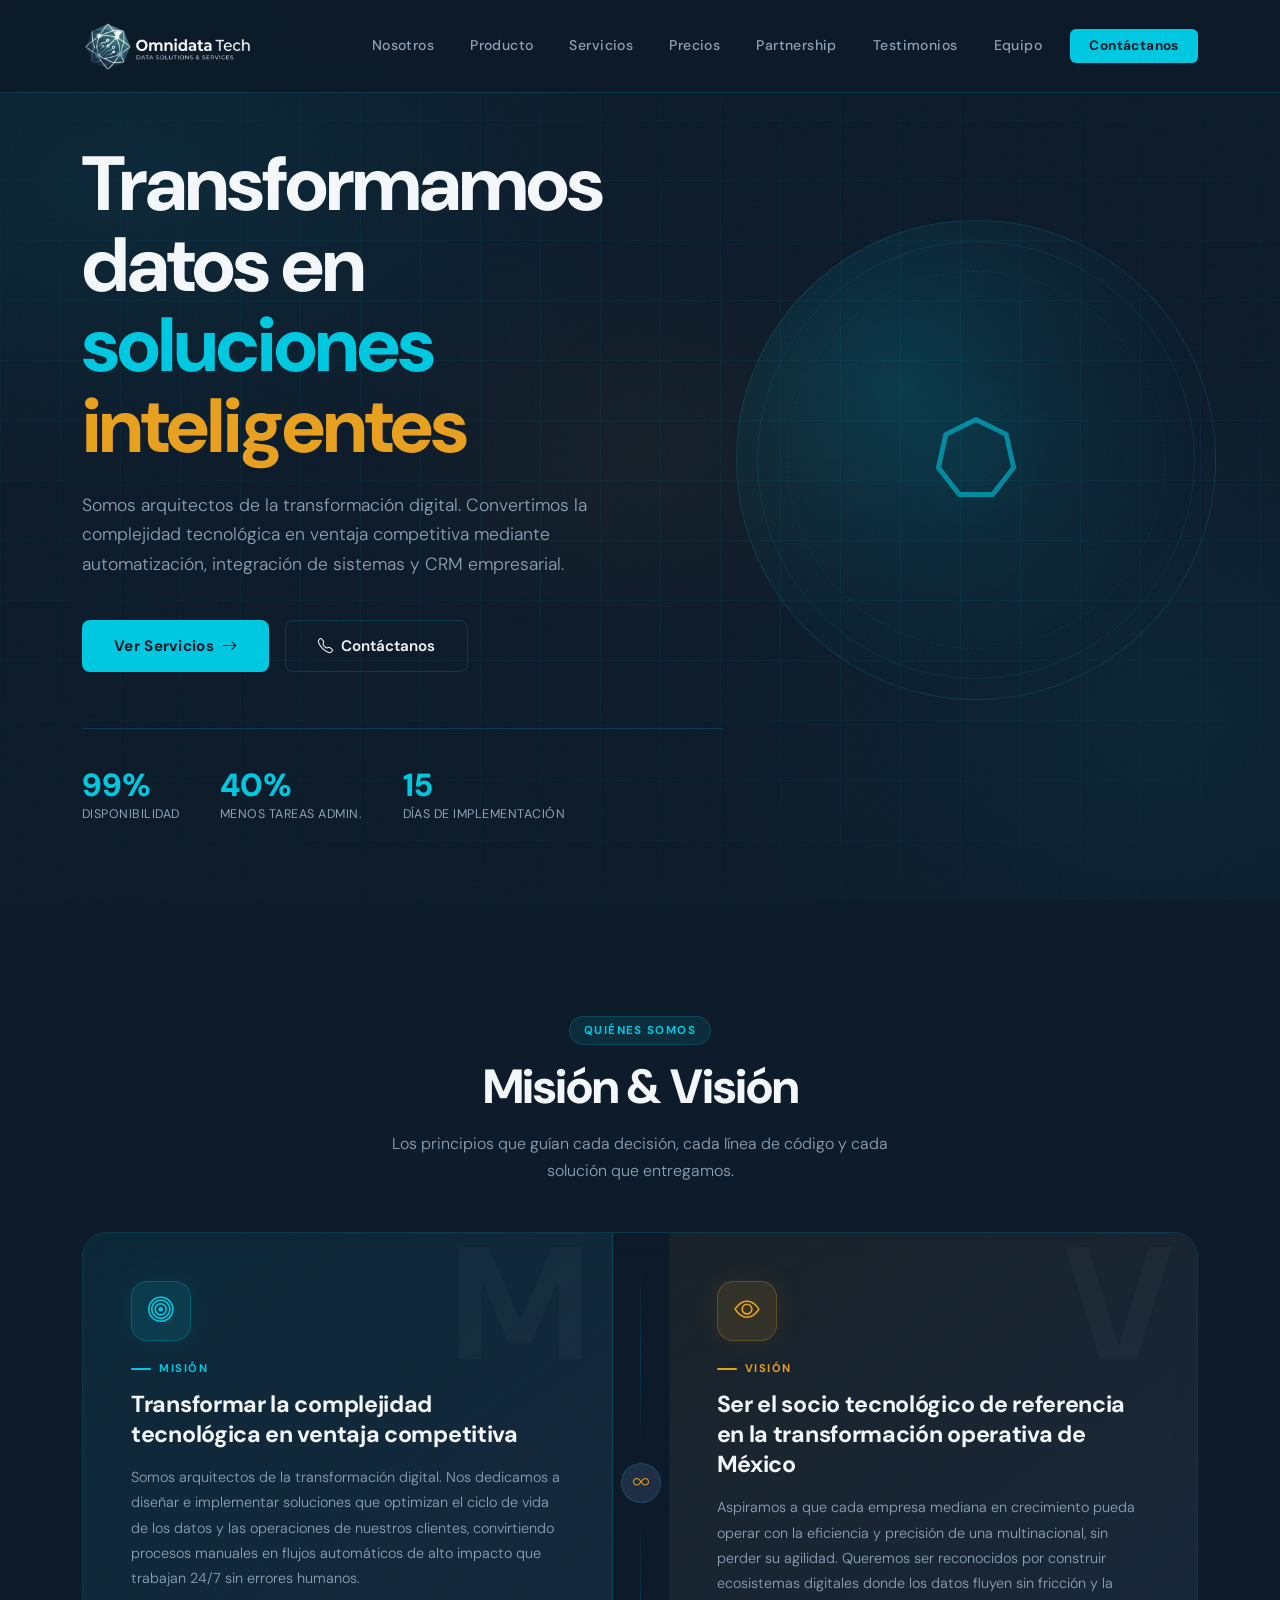
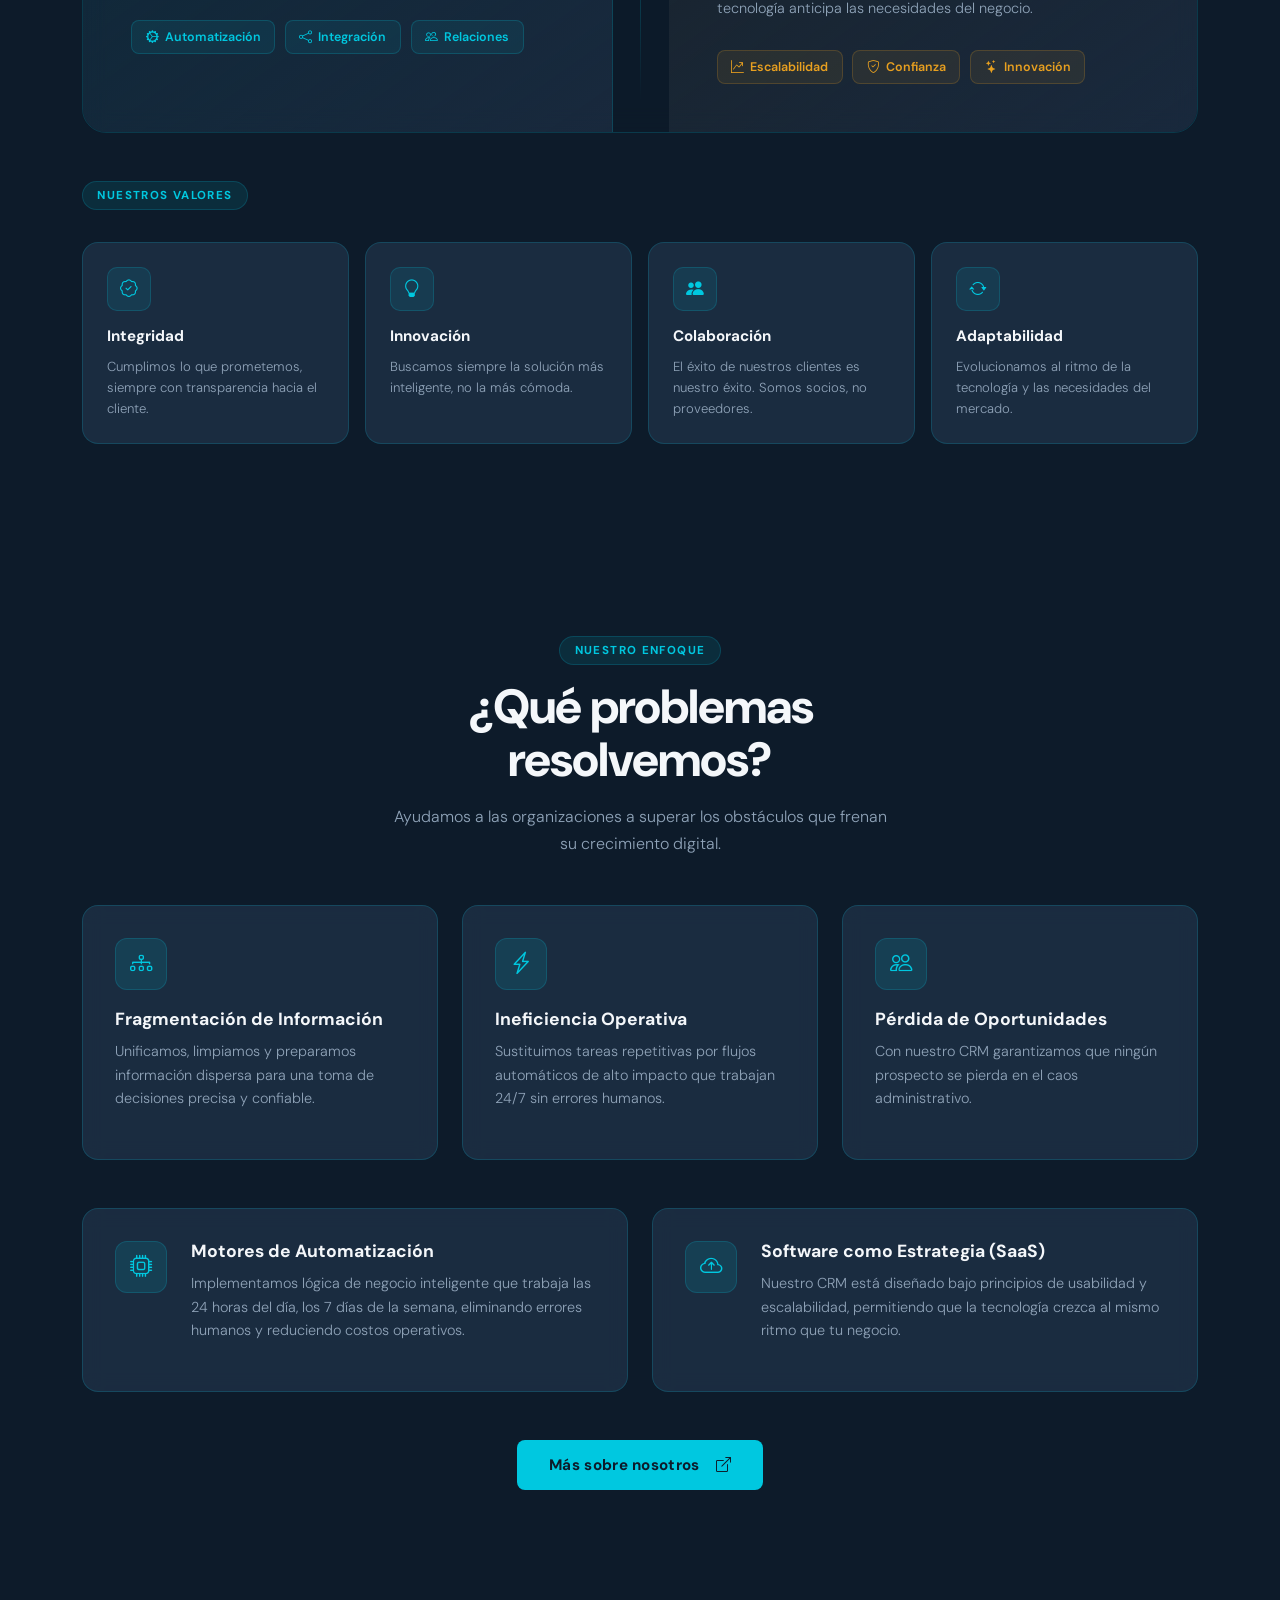
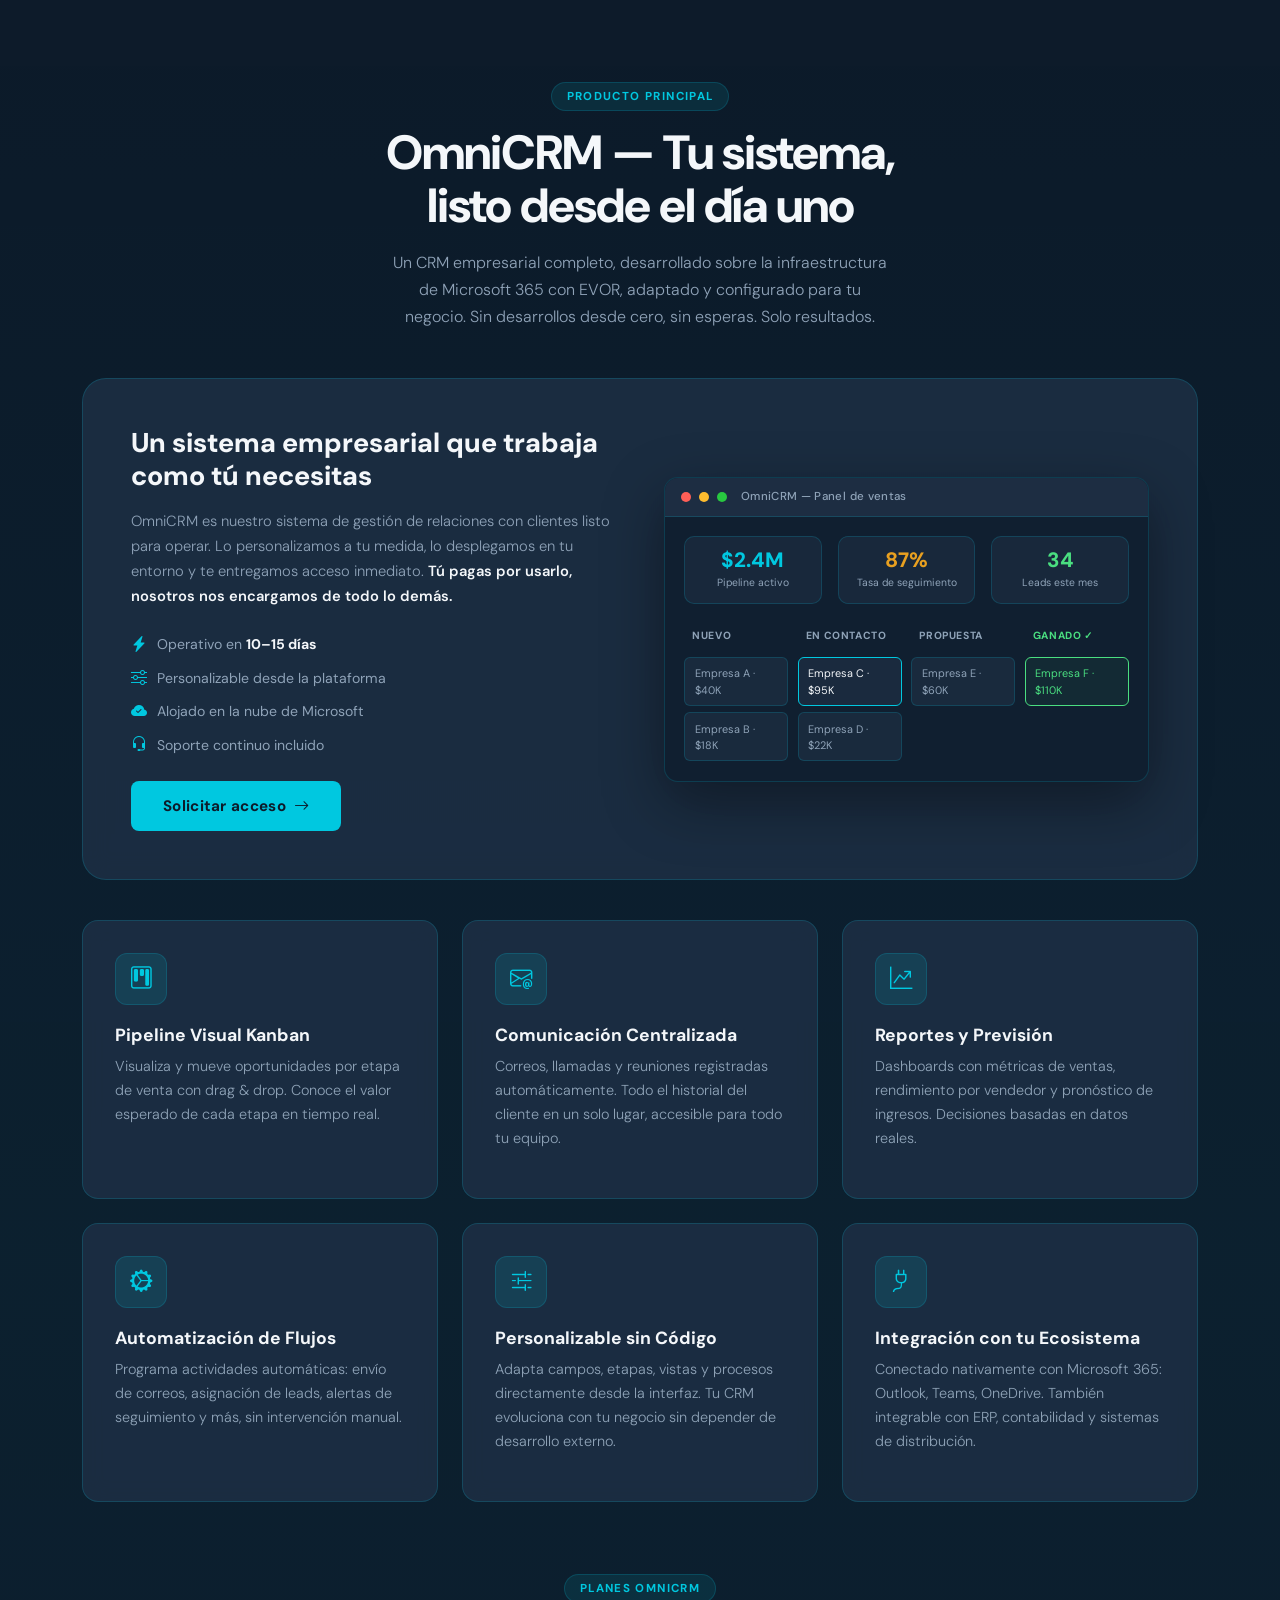
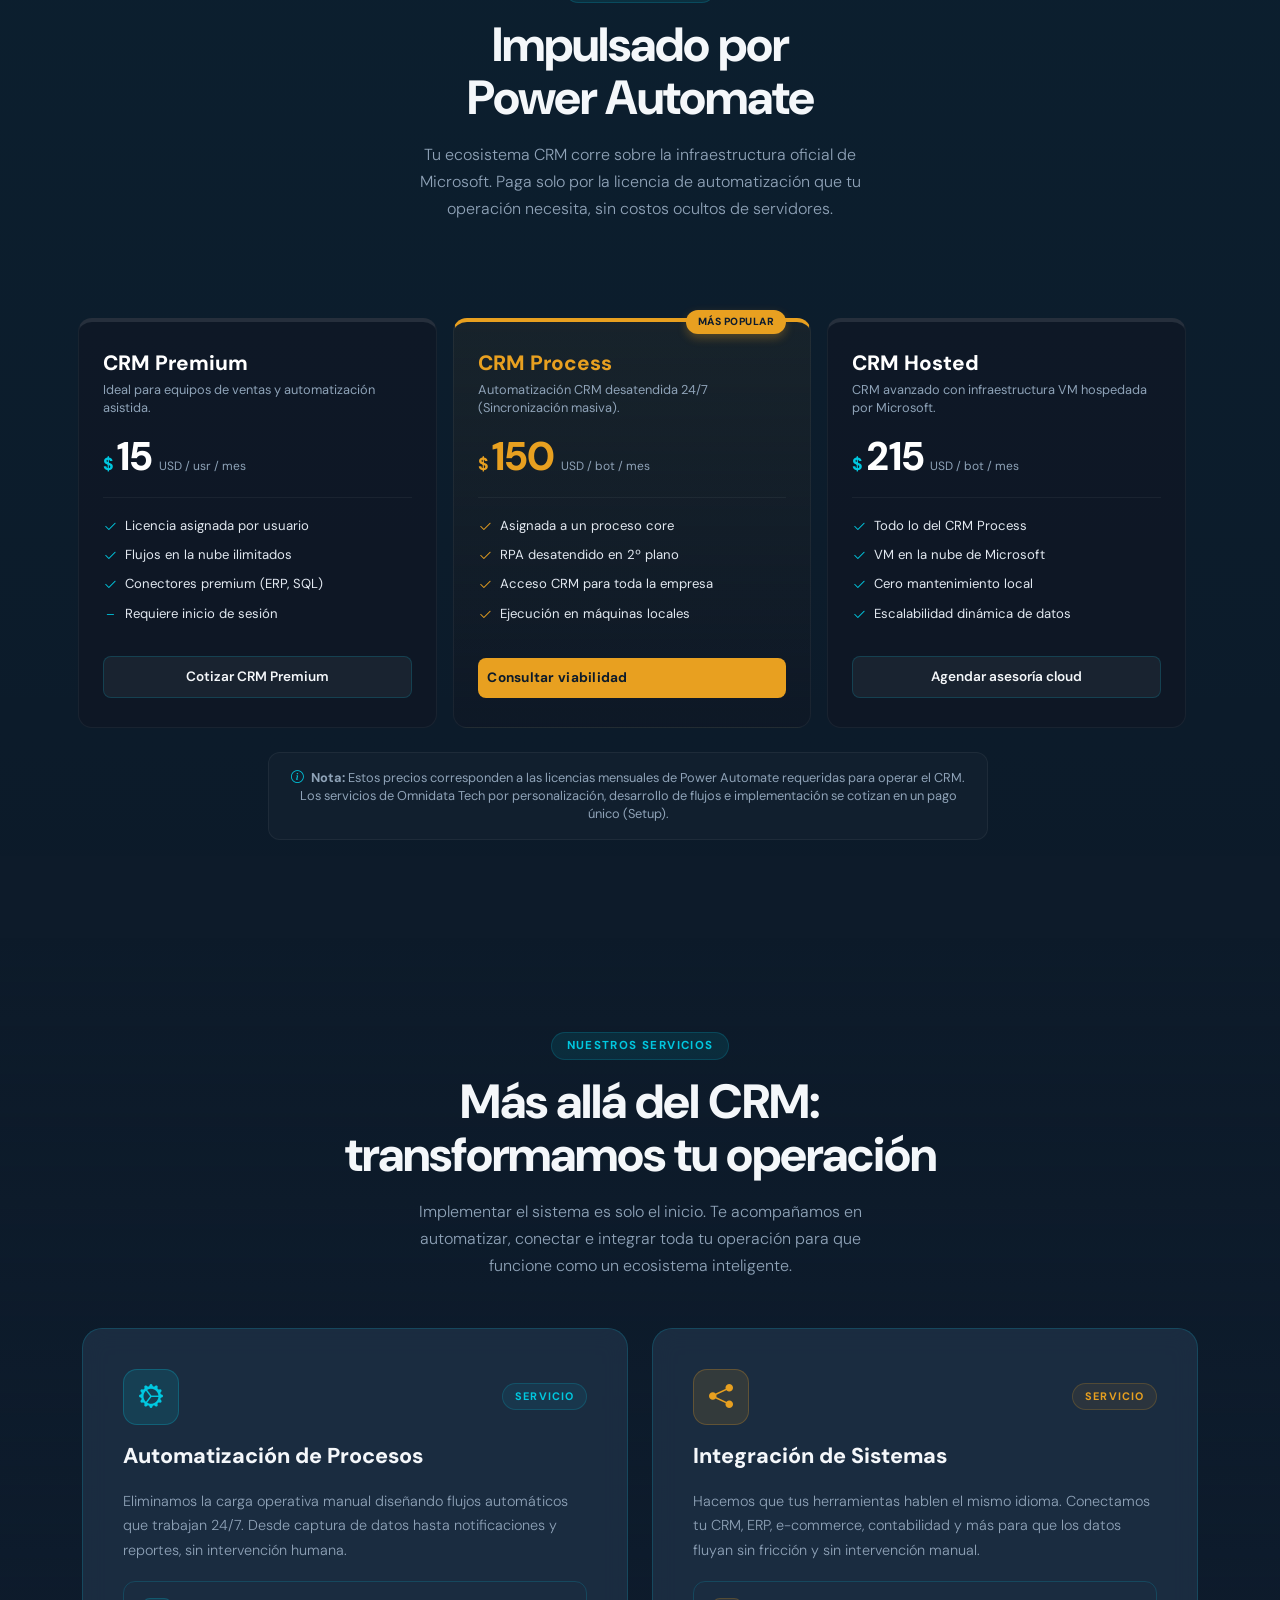
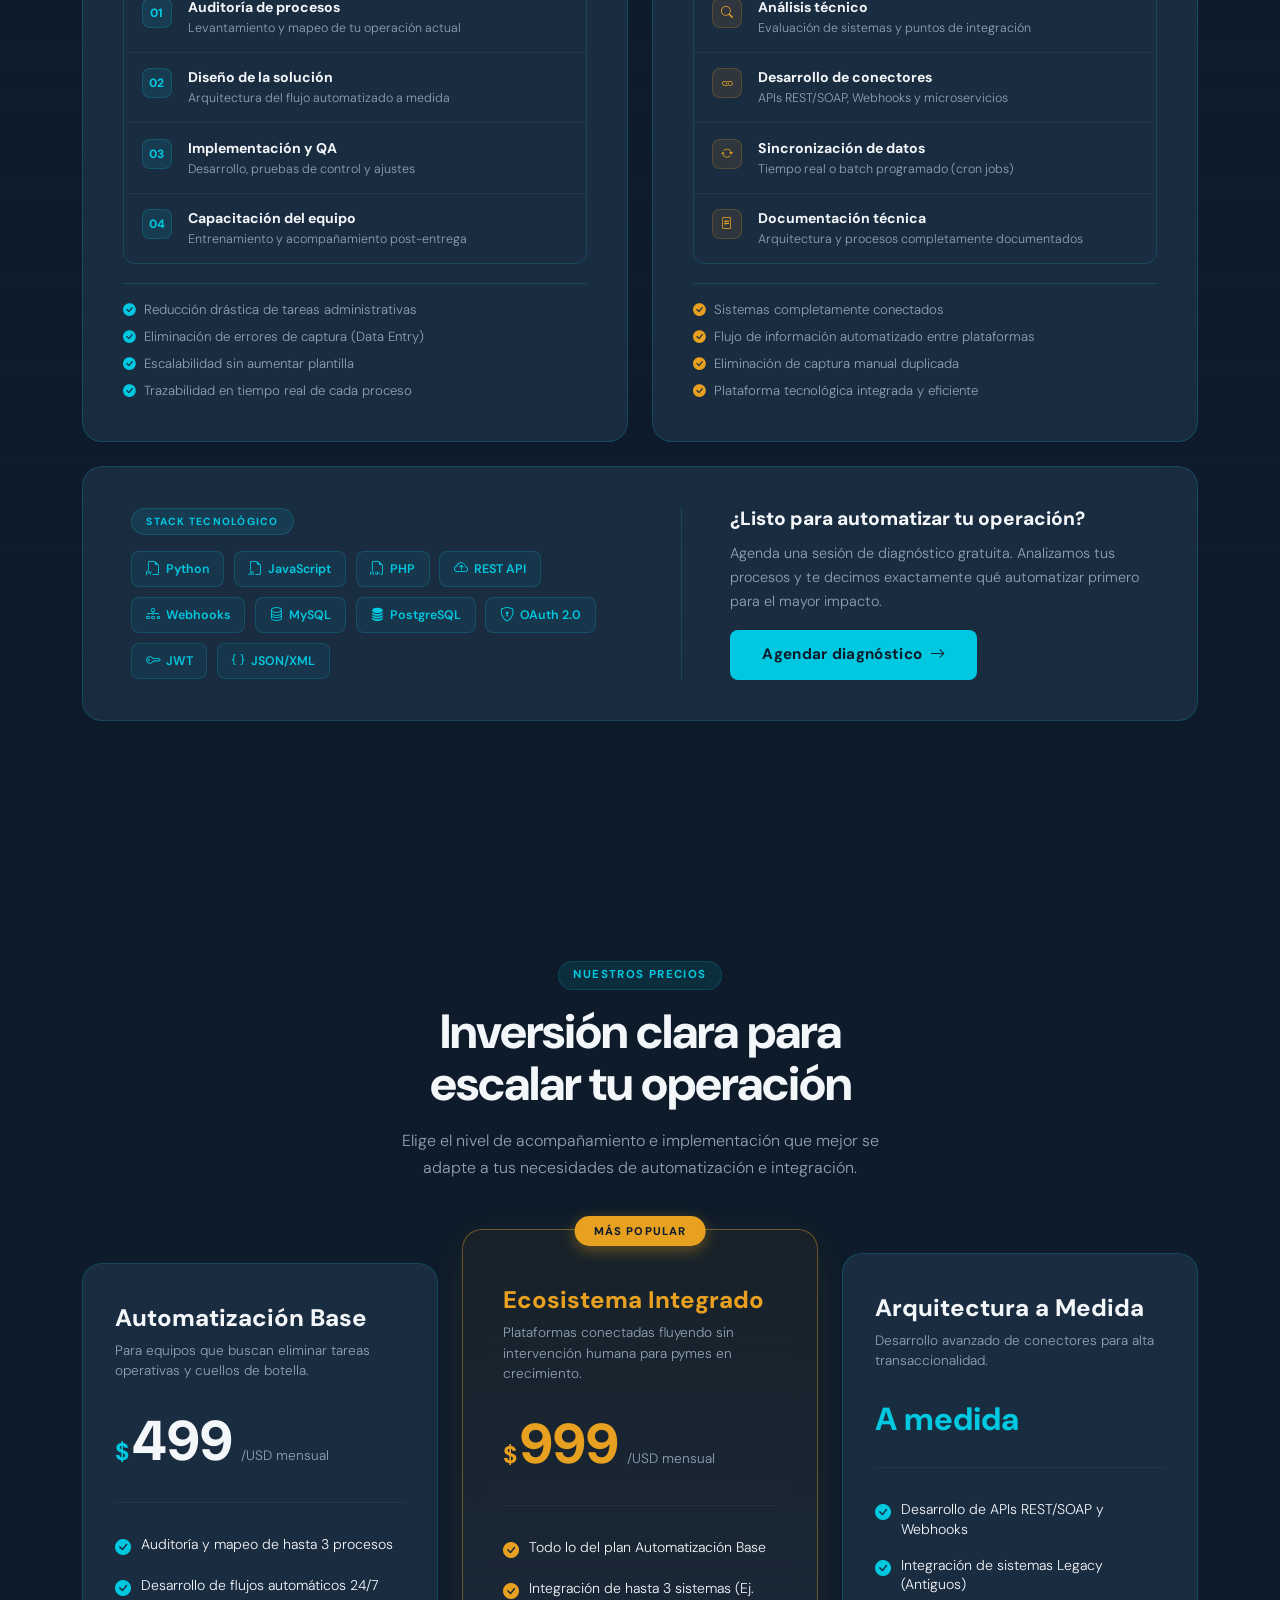
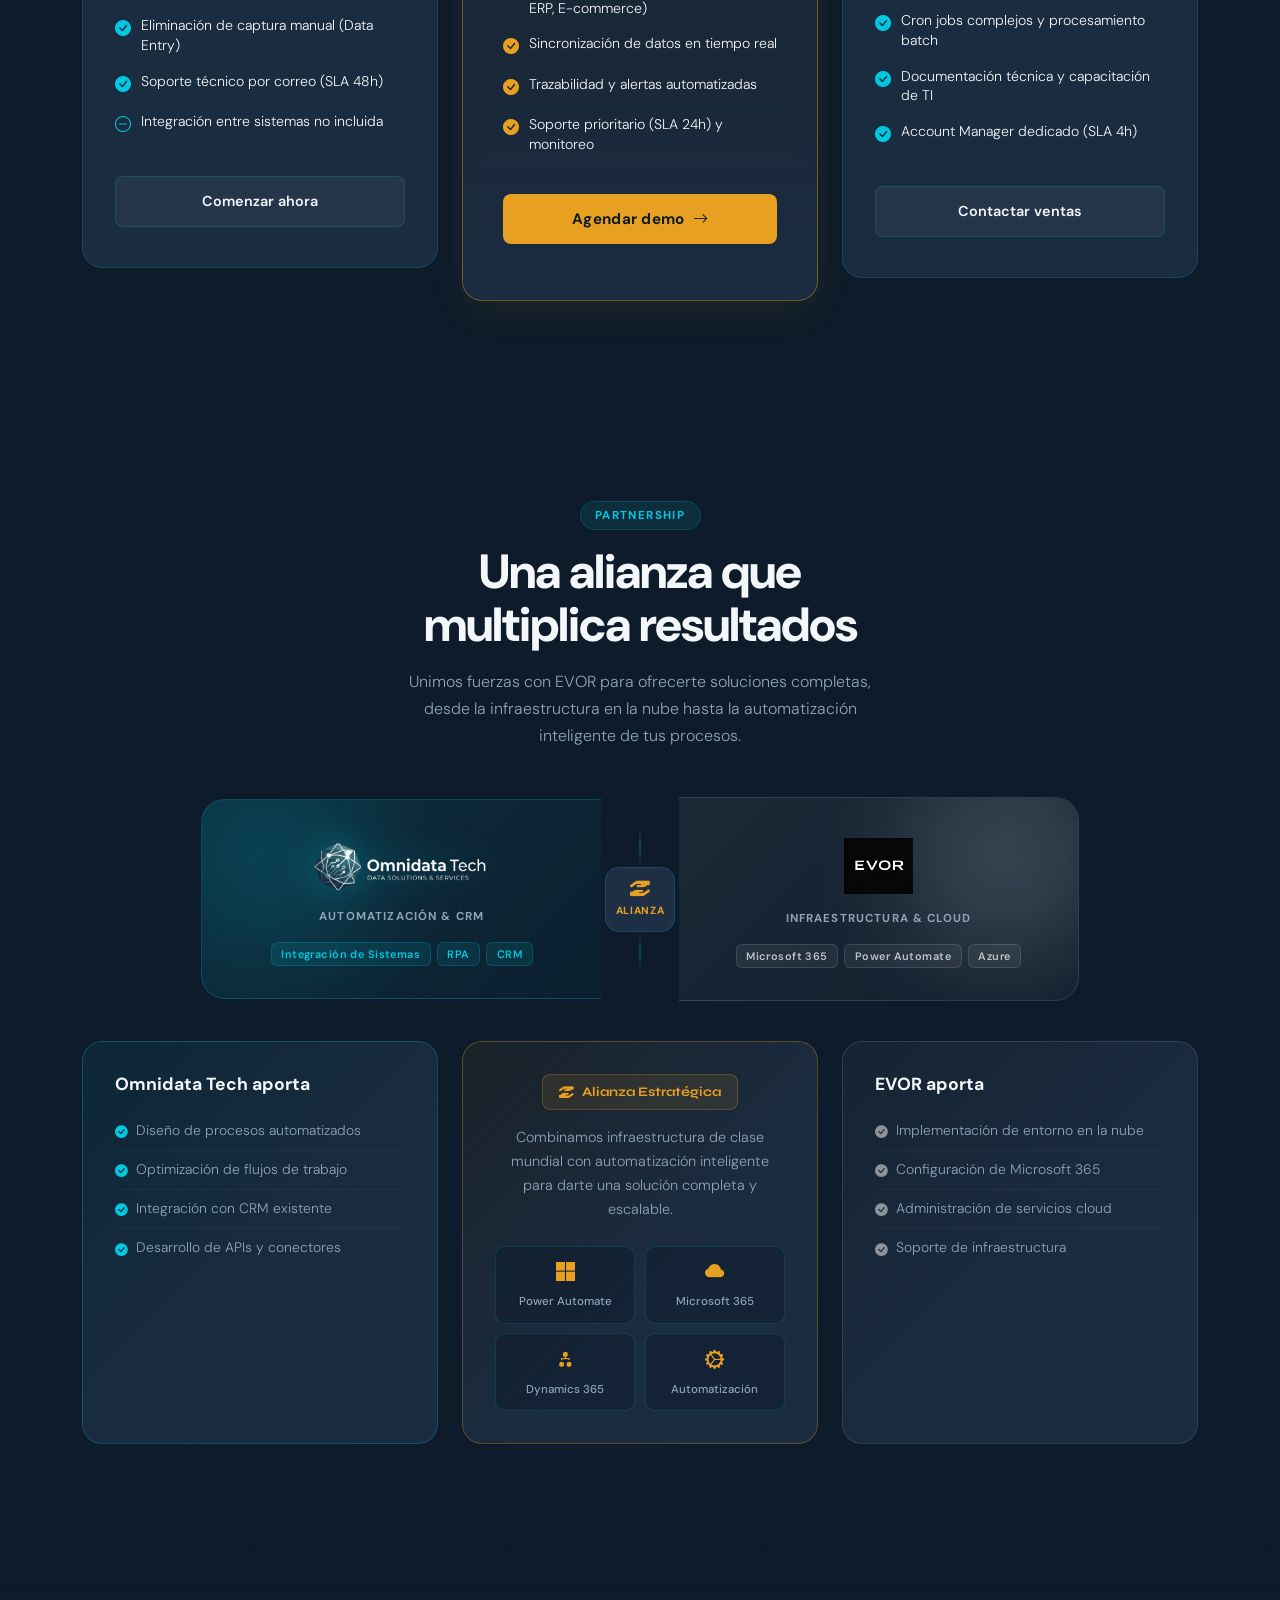
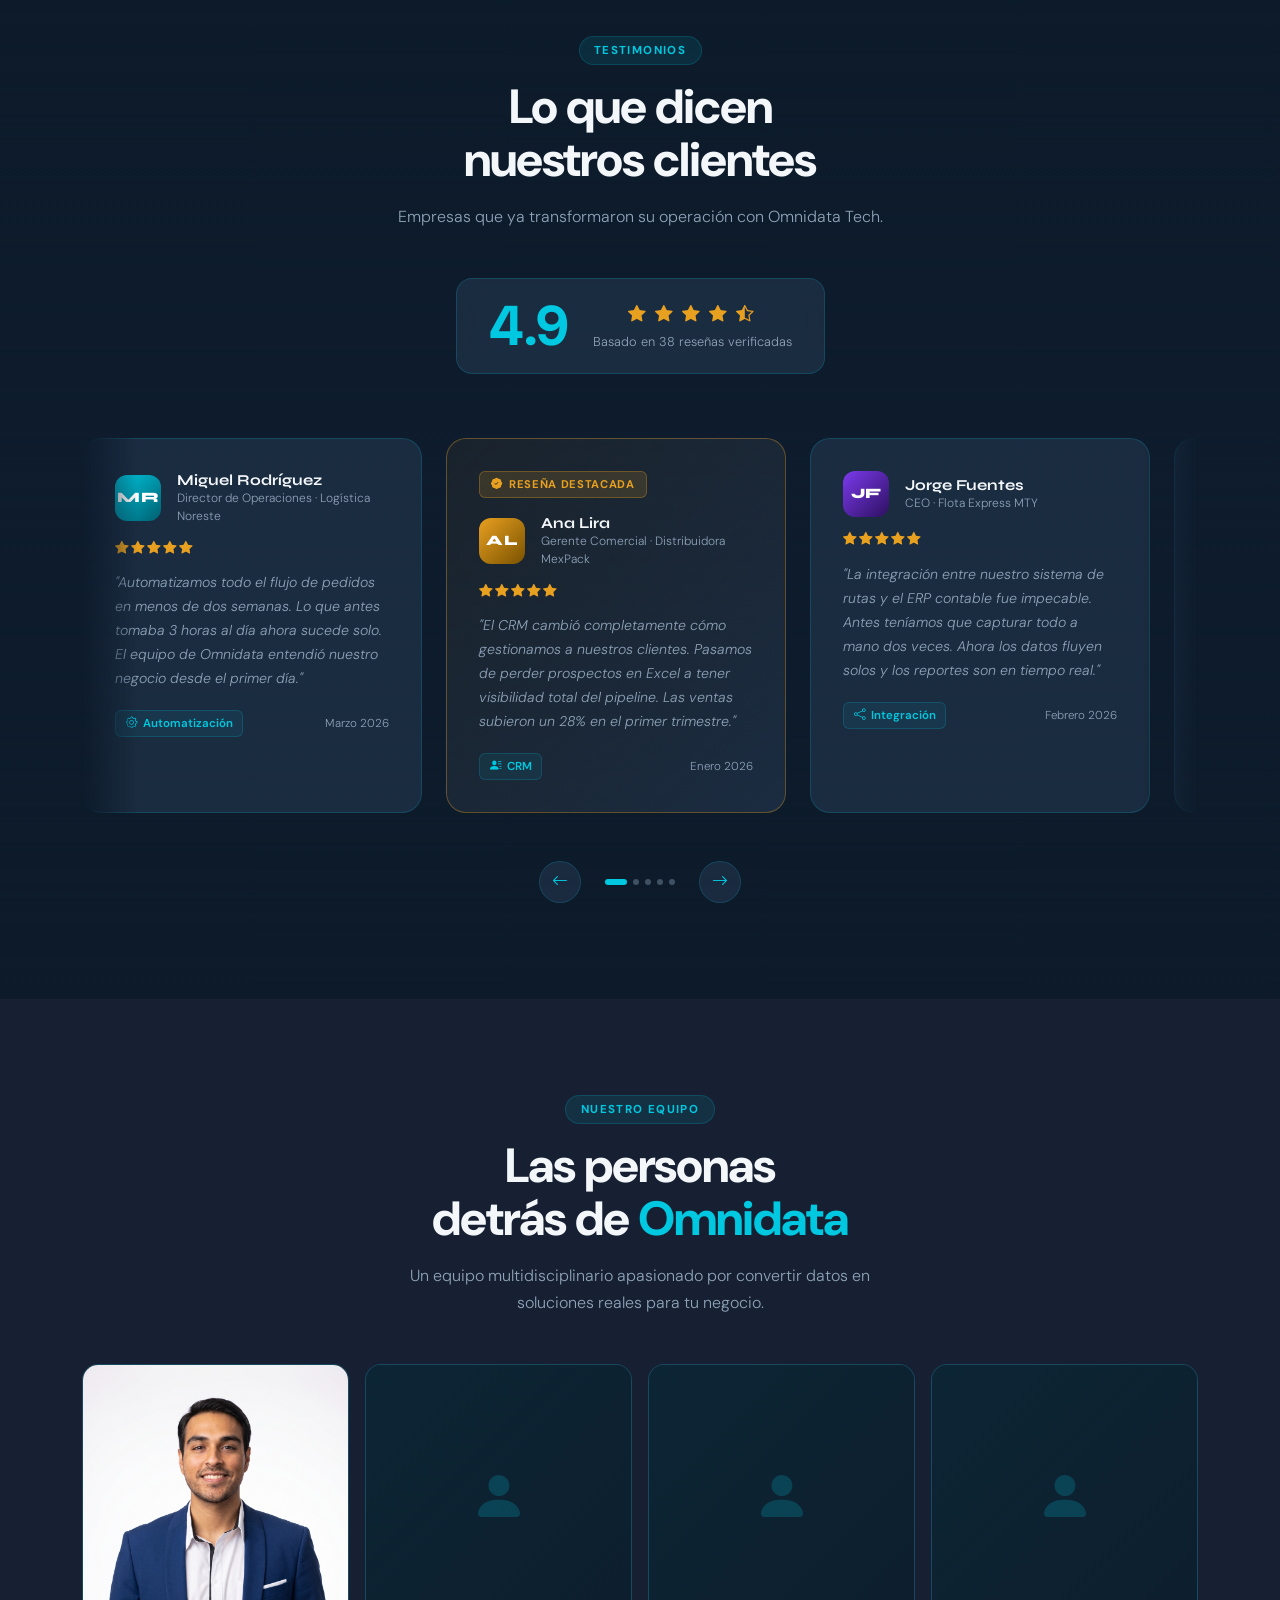
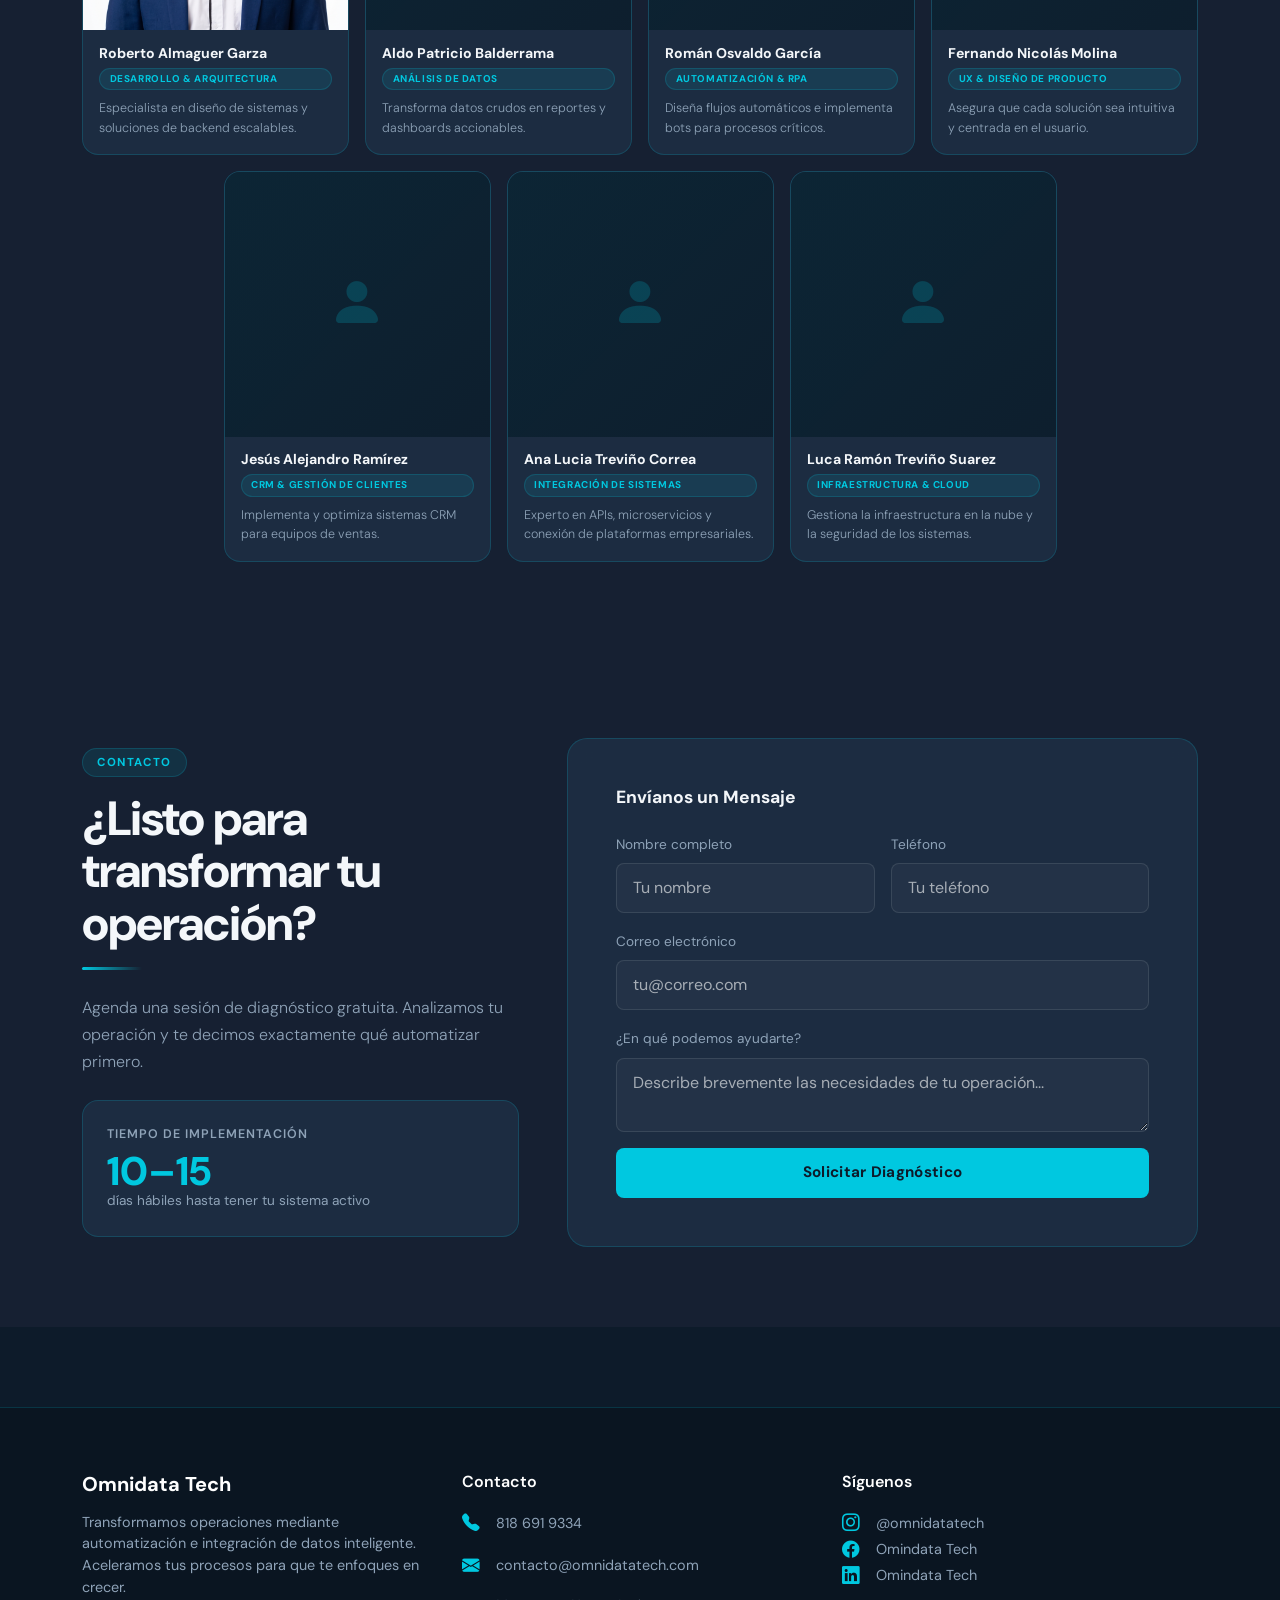
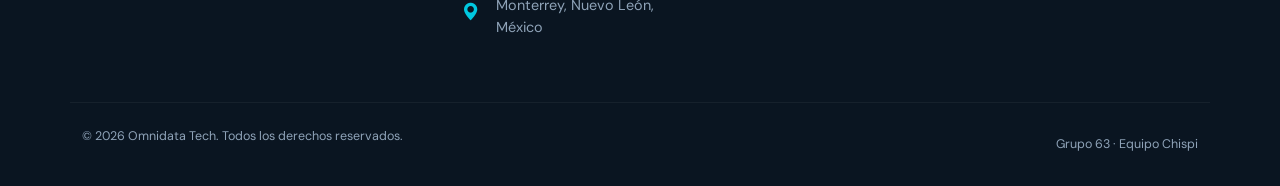
==== commit 13520c5f: "jejej me falto ese btn de cambiarle el color" ====
--- a/index.html
+++ b/index.html
@@ -797,8 +797,8 @@
                     (SLA 24h) y monitoreo</div>
                 </div>
 
-                <a href="#contacto" class="btn-primary-custom w-100 text-center mt-auto"
-                  style="justify-content: center;">Agendar demo VIP <i class="bi bi-arrow-right"></i></a>
+                <a href="#contacto" class="btn-p-custom w-100 text-center mt-auto"
+                  style="justify-content: center;">Agendar demo<i class="bi bi-arrow-right"></i></a>
               </div>
             </div>
 
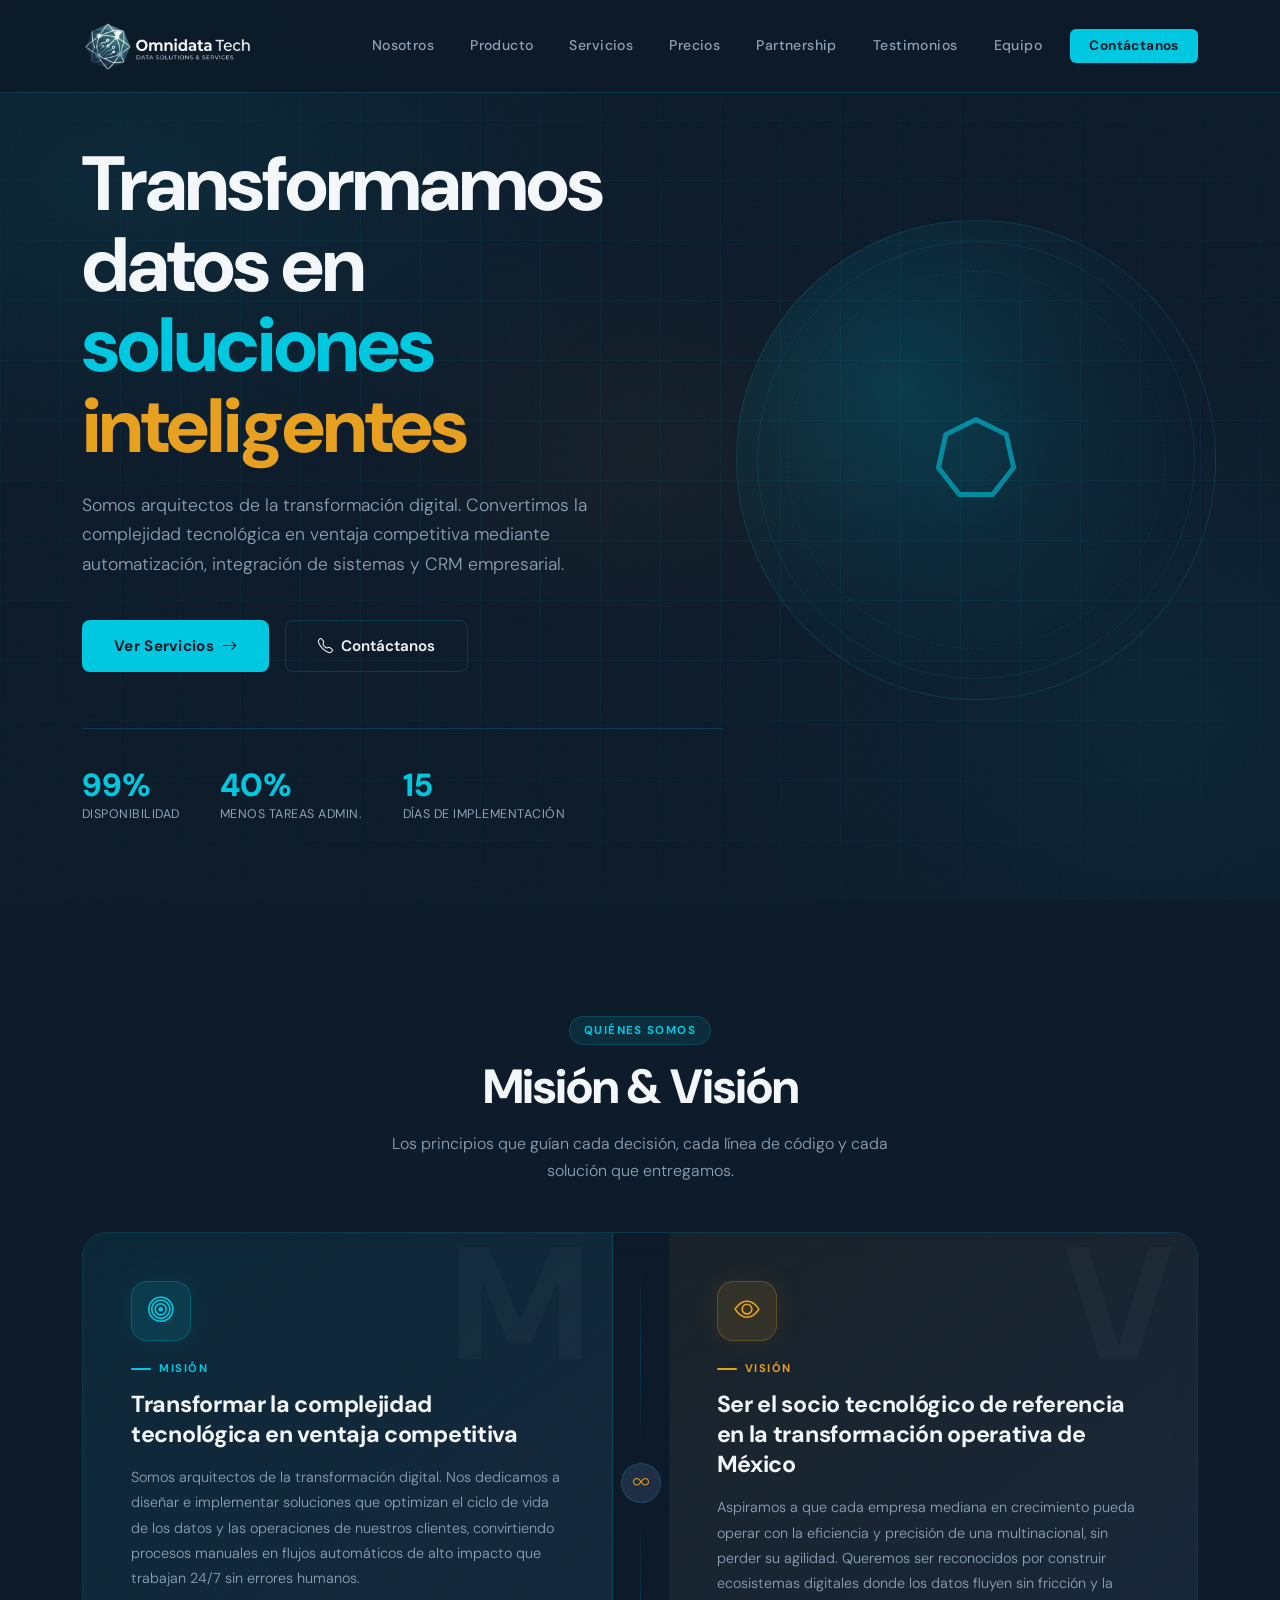
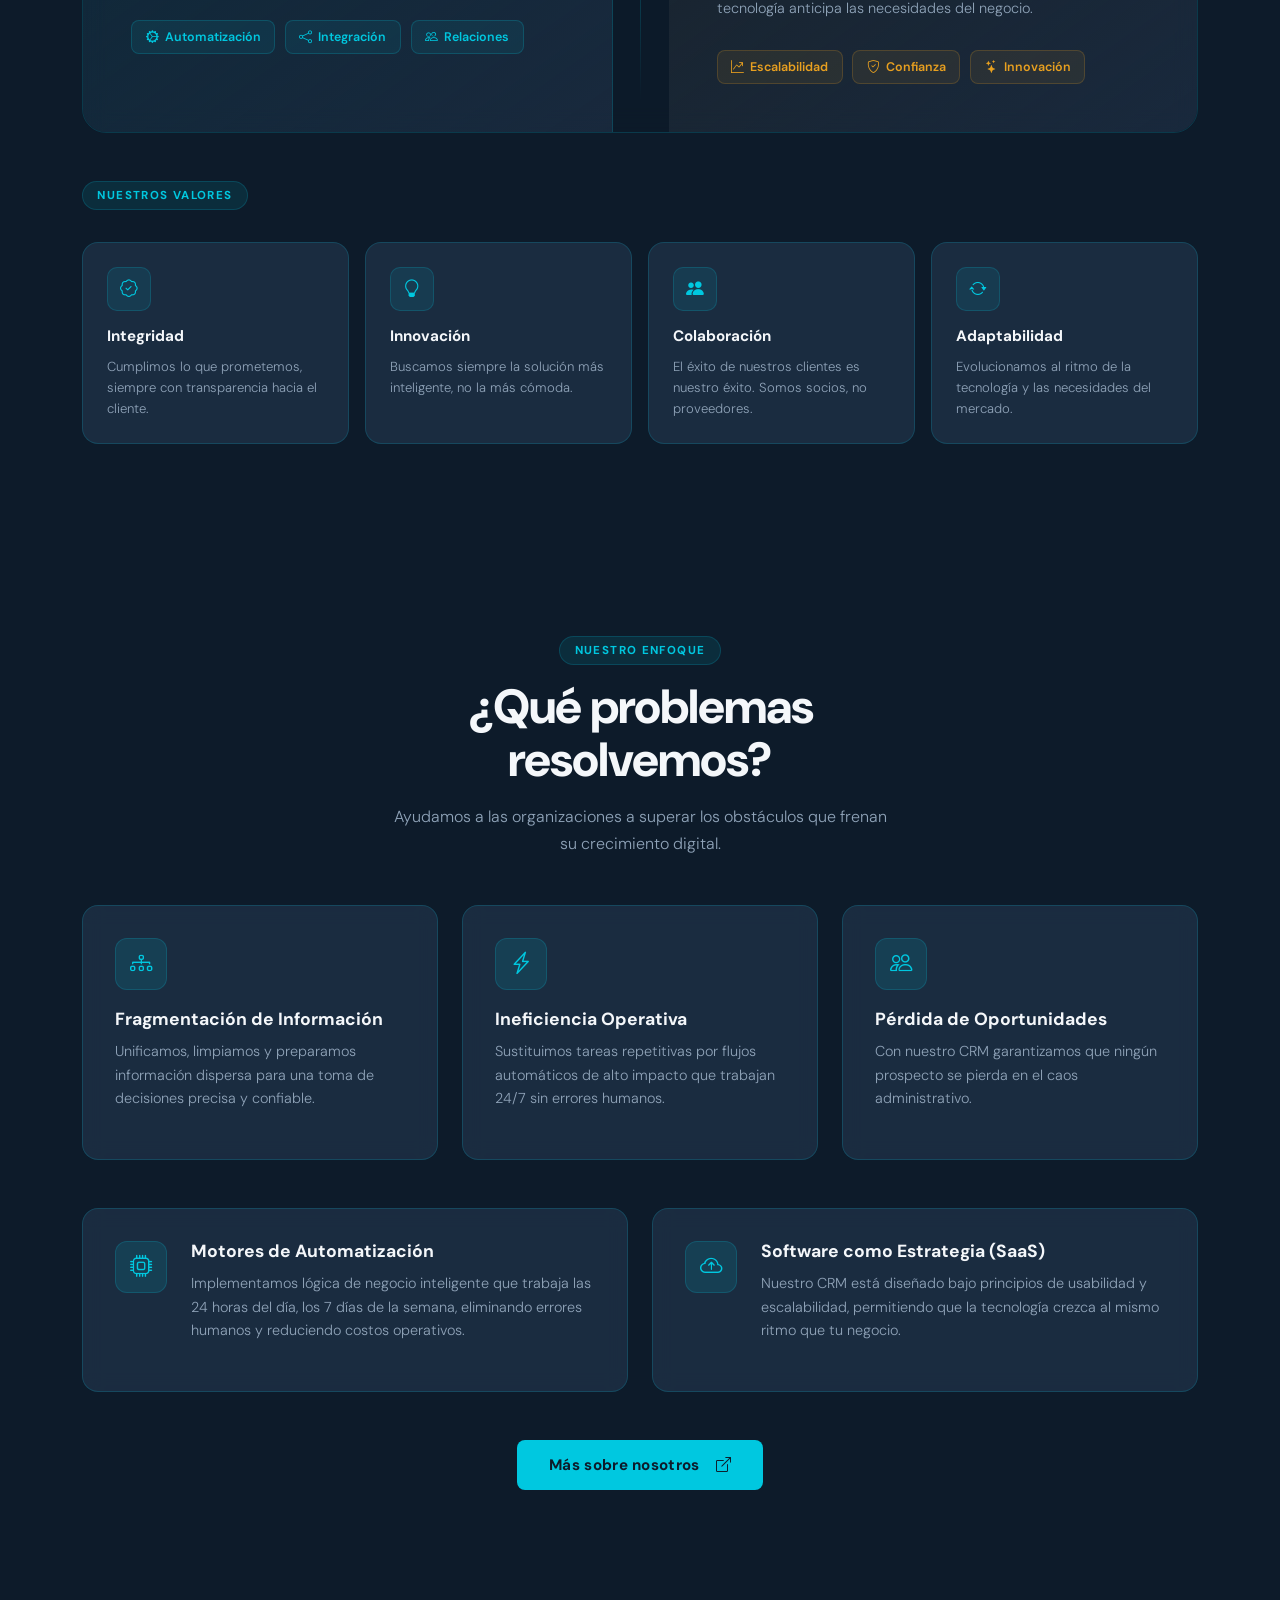
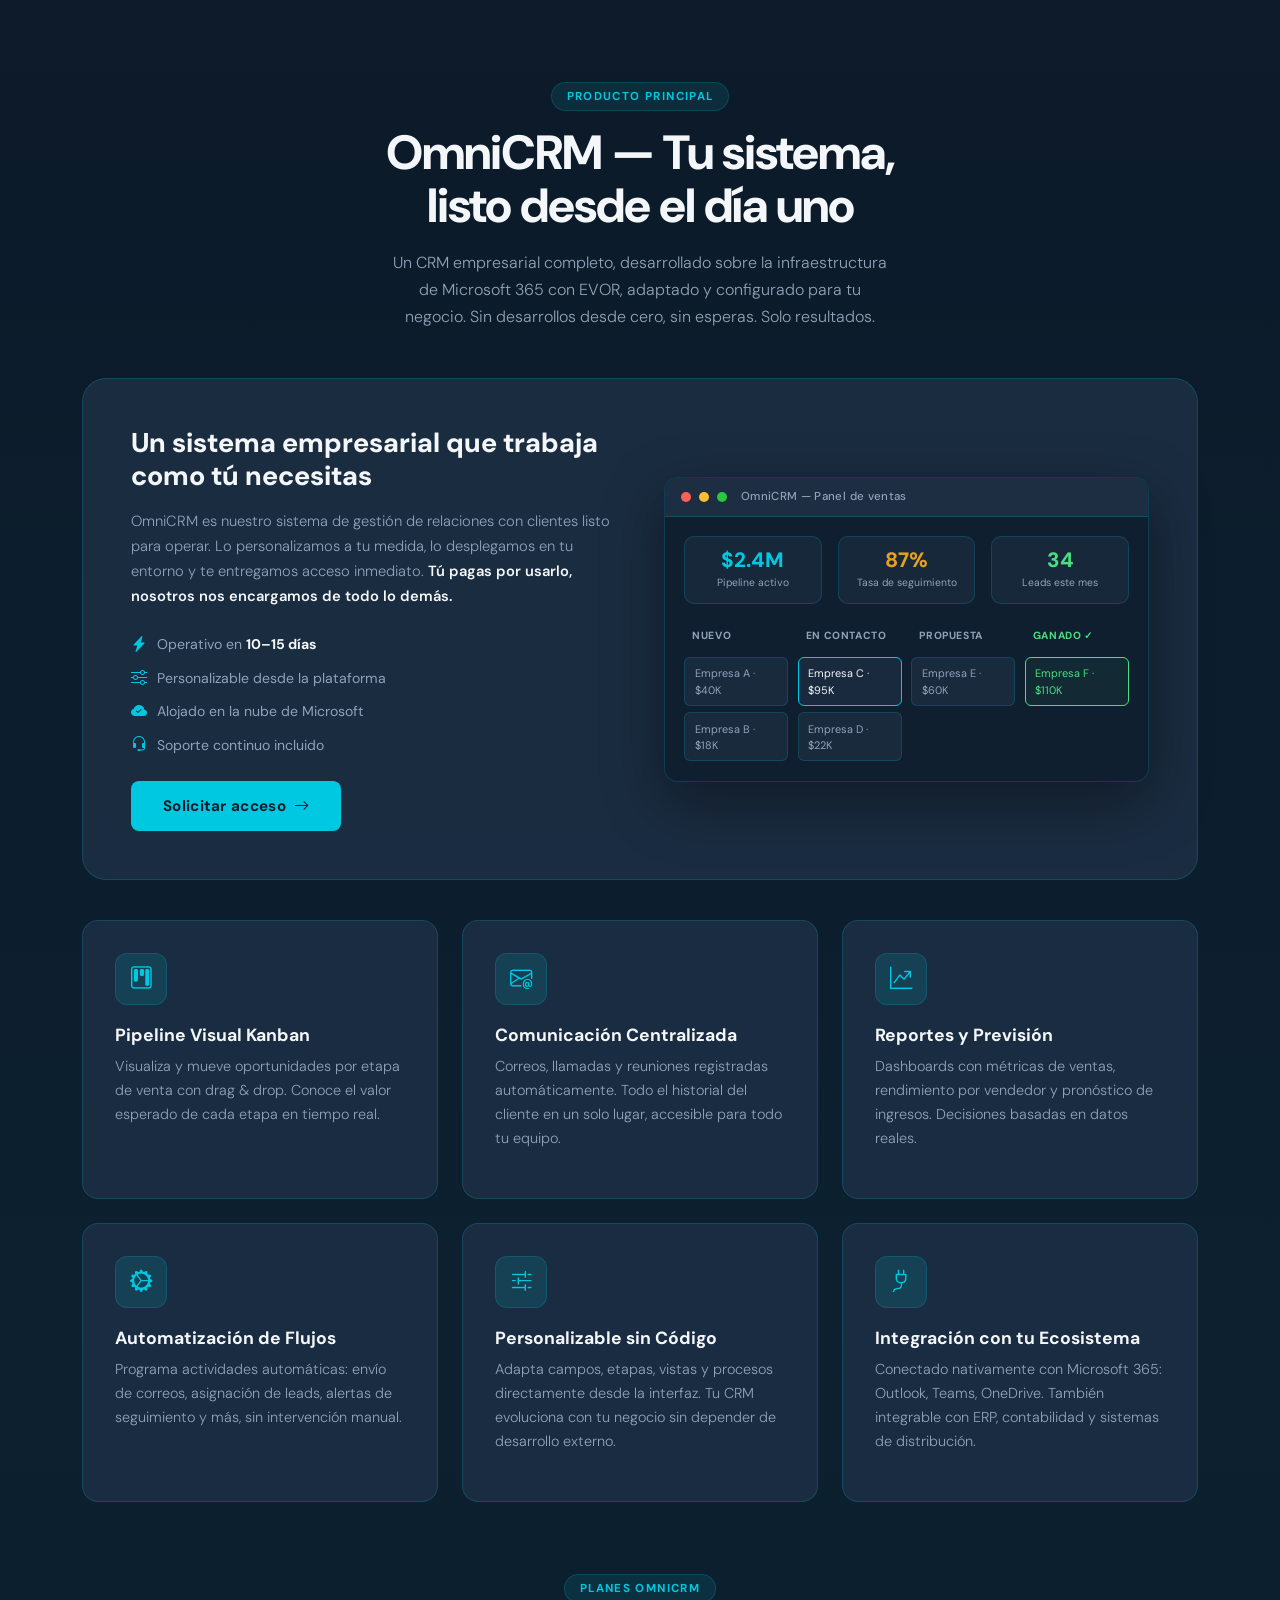
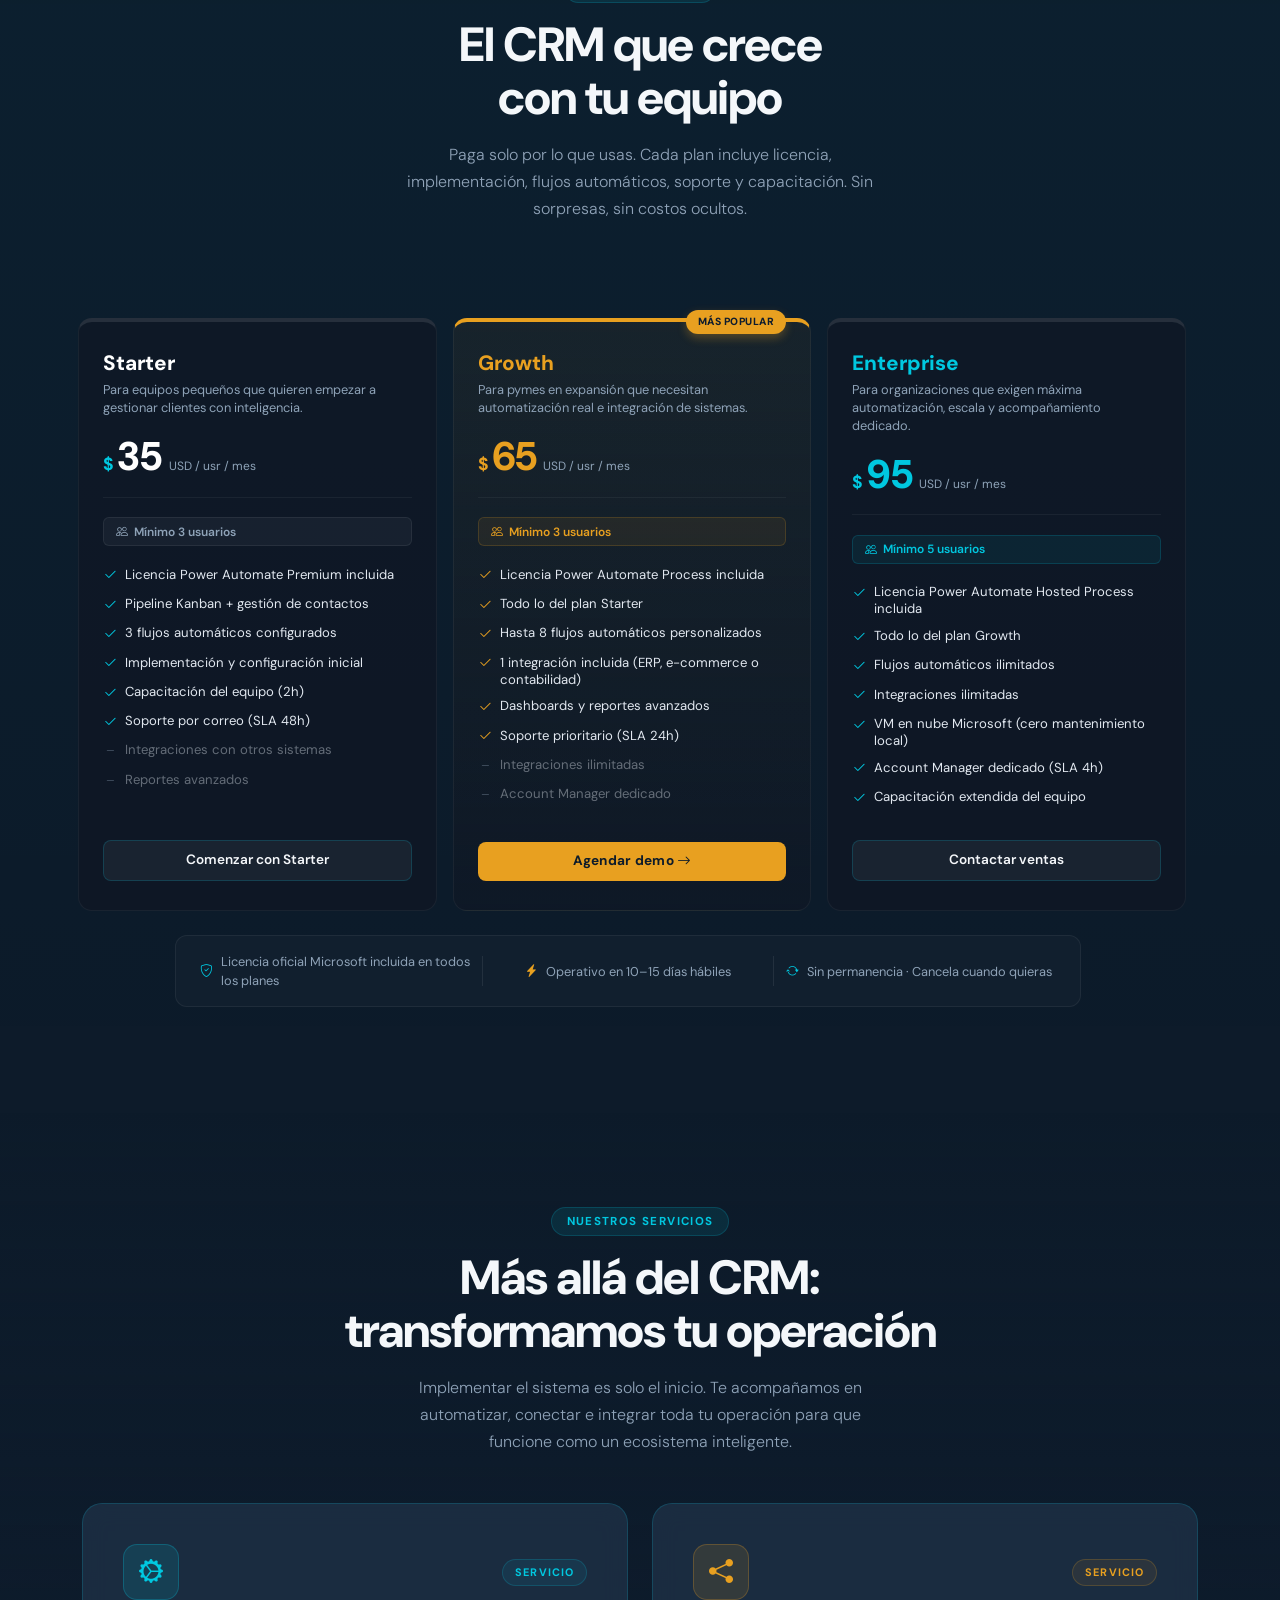
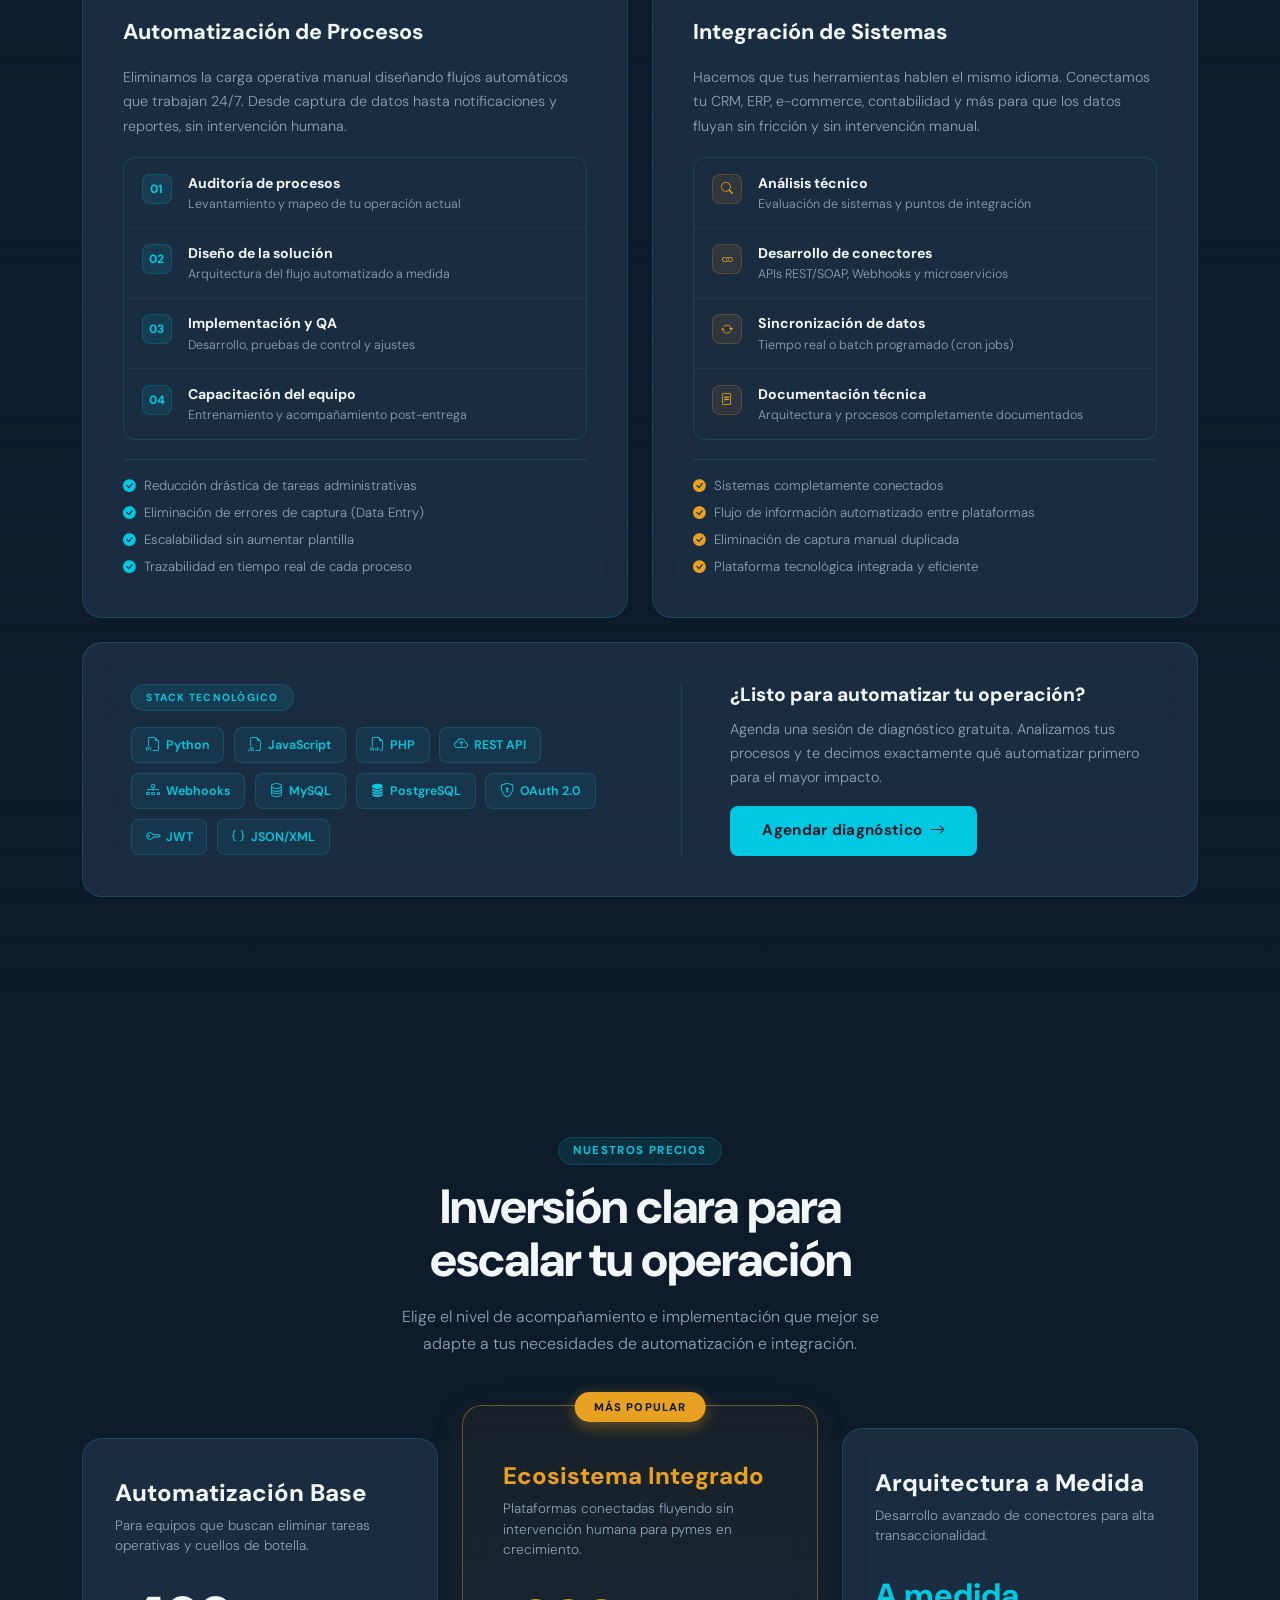
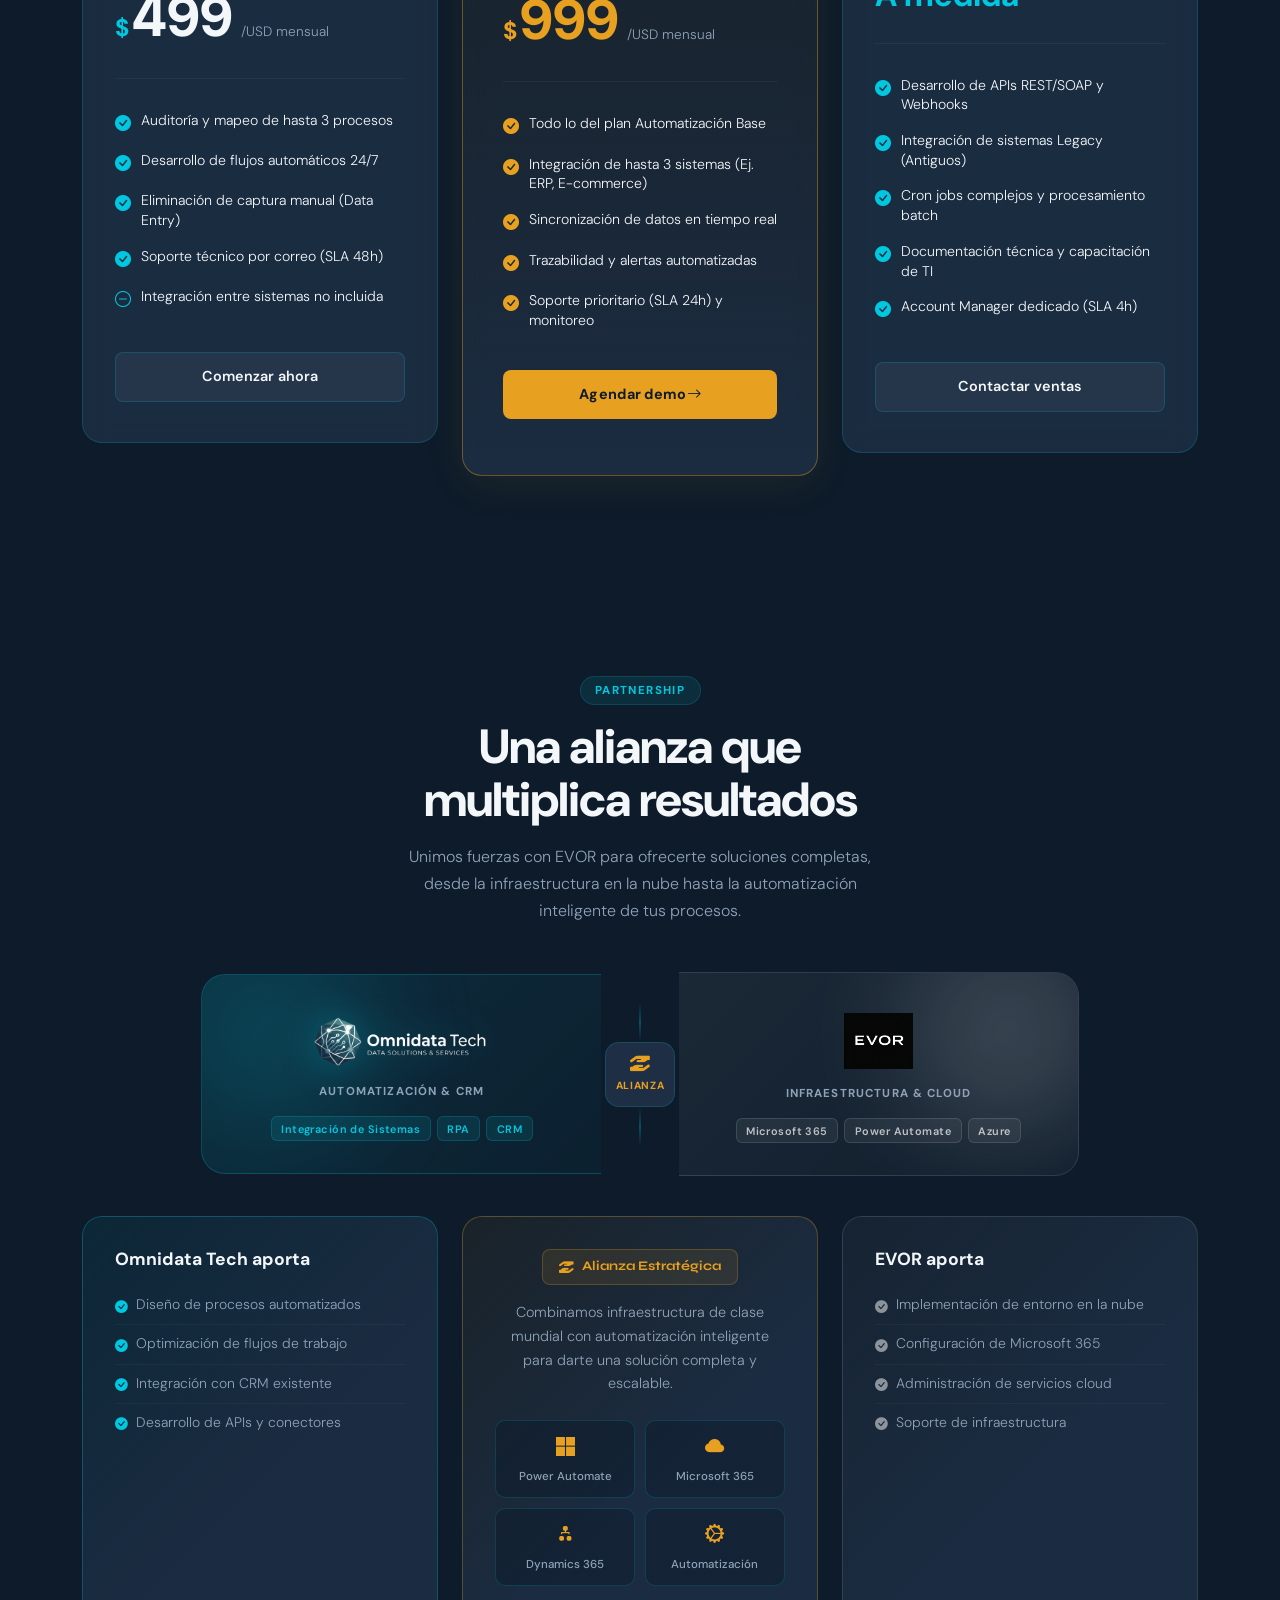
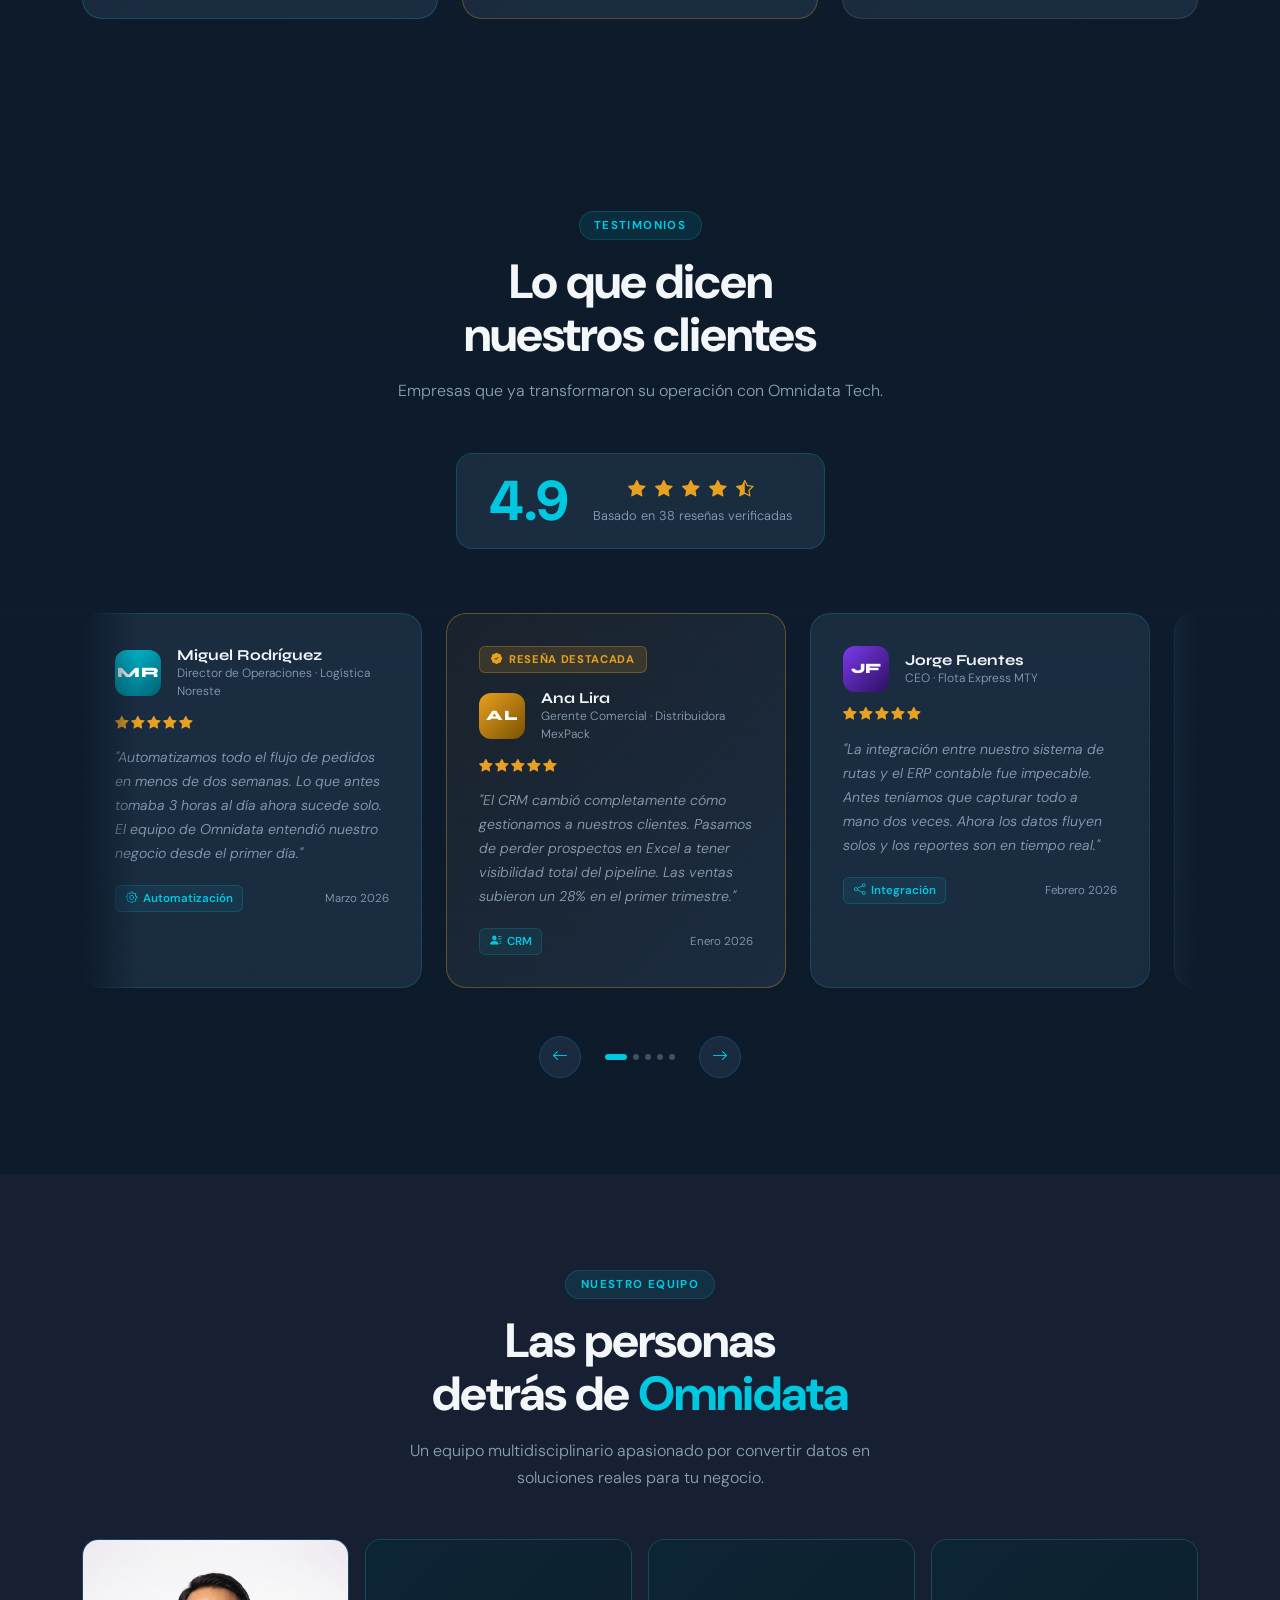
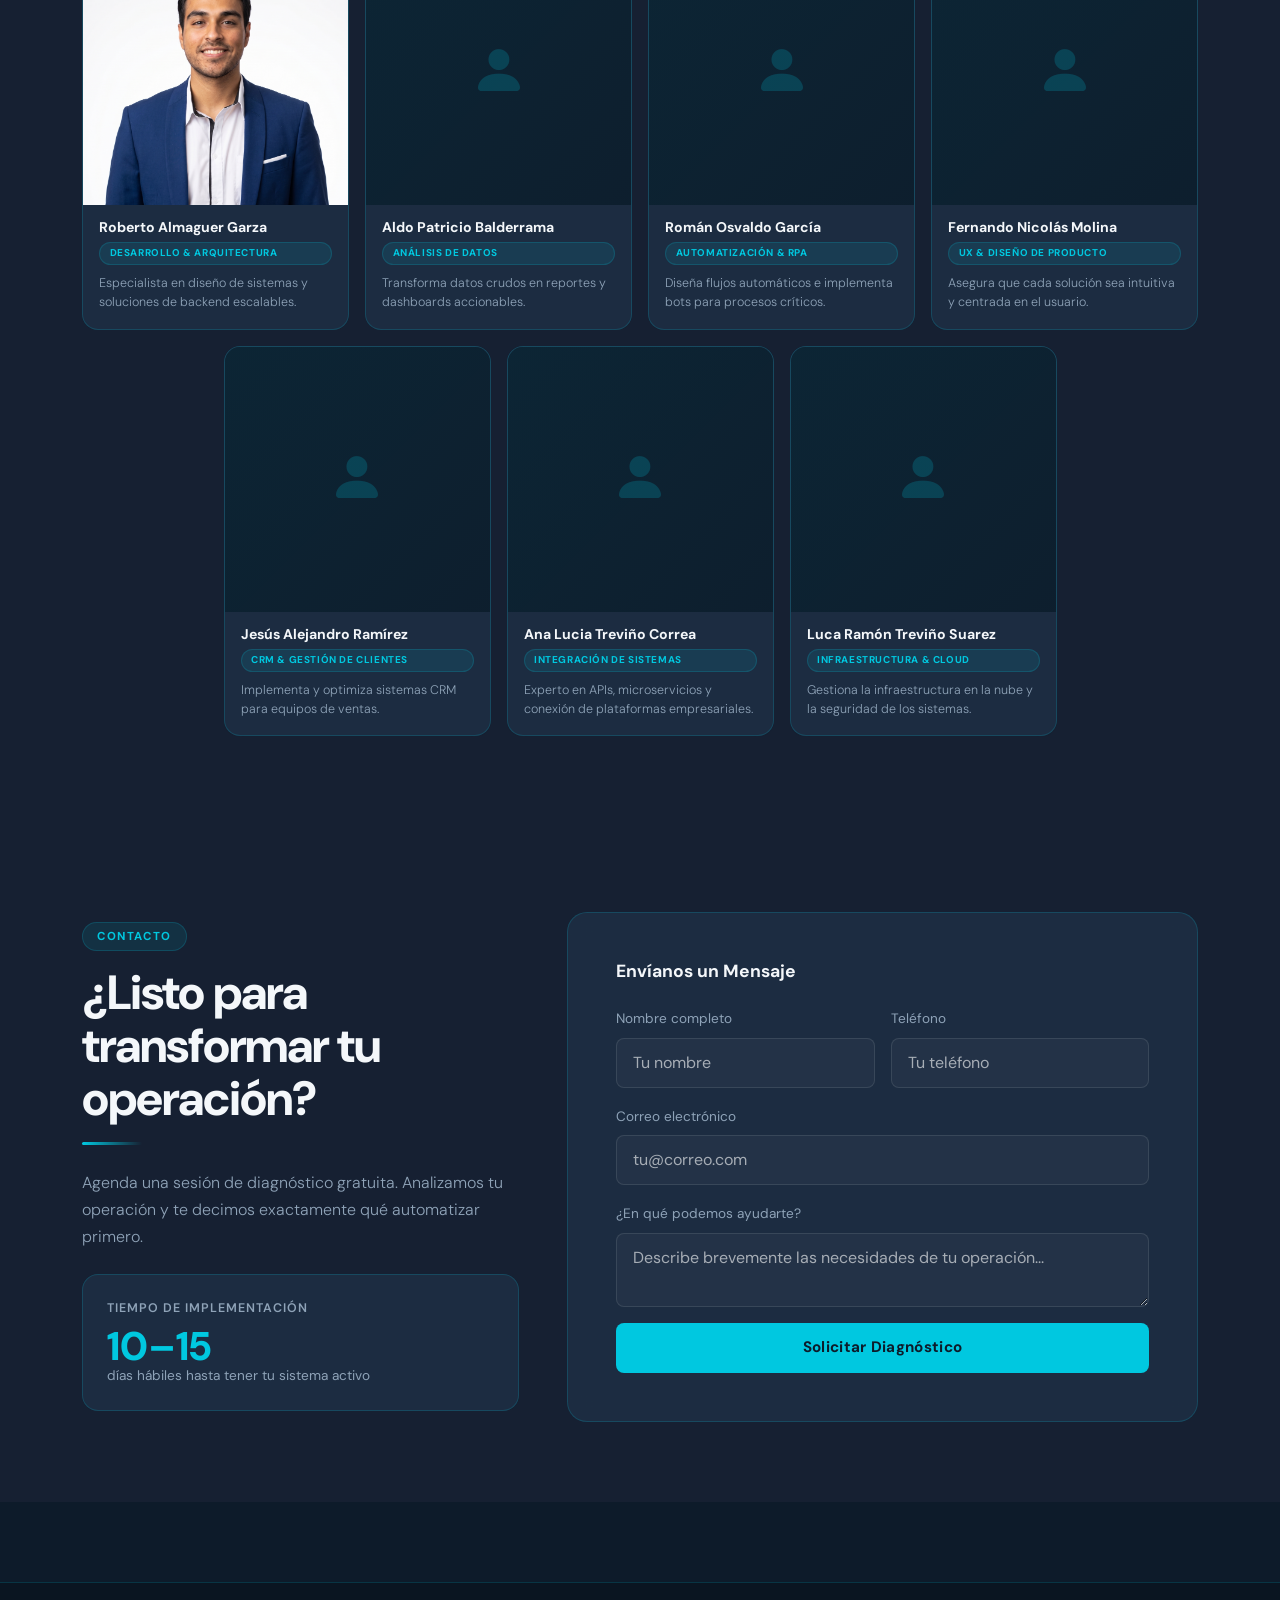
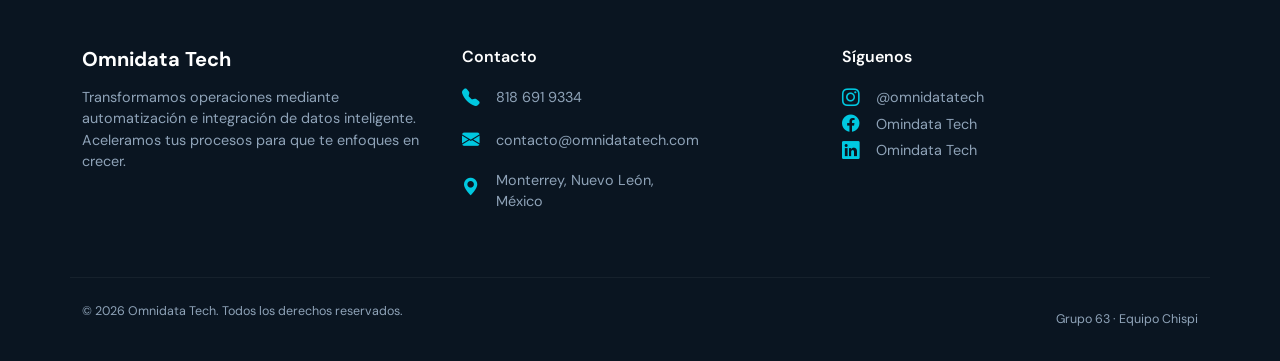
==== commit c7961738: "ahora si ya" ====
--- a/index.html
+++ b/index.html
@@ -437,1057 +437,1095 @@
           </div>
         </div>
 
-        <!-- Planes OmniCRM (Licenciamiento Power Automate) -->
+        <!-- Planes OmniCRM -->
         <div class="text-center mt-5 pt-4 mb-5 reveal">
           <div class="section-tag">Planes OmniCRM</div>
-          <h2 class="section-title">Impulsado por<br>Power Automate</h2>
-          <p class="section-desc mx-auto">Tu ecosistema CRM corre sobre la infraestructura oficial de Microsoft. Paga
-            solo por la licencia de automatización que tu operación necesita, sin costos ocultos de servidores.</p>
-        </div>
-
-        <!-- Tres cards de planes (Compactas) -->
+          <h2 class="section-title">El CRM que crece<br>con tu equipo</h2>
+          <p class="section-desc mx-auto">Paga solo por lo que usas. Cada plan incluye licencia, implementación, flujos
+            automáticos, soporte y capacitación. Sin sorpresas, sin costos ocultos.</p>
+        </div>
+
+        <!-- Tres cards de planes -->
         <div class="row g-3 mb-4 align-items-stretch justify-content-center">
 
-          <!-- Plan 1: Premium -->
+          <!-- Plan 1: Starter -->
           <div class="col-lg-4 col-md-6 reveal reveal-delay-1">
             <div class="p-card">
               <div class="p-card-header">
-                <h4 class="p-title">CRM Premium</h4>
-                <p class="p-desc">Ideal para equipos de ventas y automatización asistida.</p>
+                <h4 class="p-title">Starter</h4>
+                <p class="p-desc">Para equipos pequeños que quieren empezar a gestionar clientes con inteligencia.</p>
               </div>
               <div class="p-price-block">
                 <span class="p-currency">$</span>
-                <span class="p-price">15</span>
+                <span class="p-price">35</span>
                 <span class="p-period">USD / usr / mes</span>
               </div>
+              <div class="p-min-note">
+                <i class="bi bi-people"></i> Mínimo 3 usuarios
+              </div>
               <div class="p-features">
-                <div class="p-feat"><i class="bi bi-check2"></i> Licencia asignada por usuario</div>
-                <div class="p-feat"><i class="bi bi-check2"></i> Flujos en la nube ilimitados</div>
-                <div class="p-feat"><i class="bi bi-check2"></i> Conectores premium (ERP, SQL)</div>
-                <div class="p-feat"><i class="bi bi-dash"></i> Requiere inicio de sesión</div>
+                <div class="p-feat"><i class="bi bi-check2"></i> Licencia Power Automate Premium incluida</div>
+                <div class="p-feat"><i class="bi bi-check2"></i> Pipeline Kanban + gestión de contactos</div>
+                <div class="p-feat"><i class="bi bi-check2"></i> 3 flujos automáticos configurados</div>
+                <div class="p-feat"><i class="bi bi-check2"></i> Implementación y configuración inicial</div>
+                <div class="p-feat"><i class="bi bi-check2"></i> Capacitación del equipo (2h)</div>
+                <div class="p-feat"><i class="bi bi-check2"></i> Soporte por correo (SLA 48h)</div>
+                <div class="p-feat p-feat--muted"><i class="bi bi-dash"></i> Integraciones con otros sistemas</div>
+                <div class="p-feat p-feat--muted"><i class="bi bi-dash"></i> Reportes avanzados</div>
               </div>
               <a href="#contacto" class="btn-secondary-custom w-100 text-center mt-auto"
-                style="padding: 0.6rem; font-size: 0.85rem;">Cotizar CRM Premium</a>
-            </div>
-          </div>
-
-          <!-- Plan 2: Process (Destacado) -->
+                style="padding: 0.6rem; font-size: 0.85rem;">Comenzar con Starter</a>
+            </div>
+          </div>
+
+          <!-- Plan 2: Growth (Destacado) -->
           <div class="col-lg-4 col-md-6 reveal reveal-delay-2">
             <div class="p-card p-card--featured">
               <div class="p-badge">MÁS POPULAR</div>
               <div class="p-card-header">
-                <h4 class="p-title text-gold">CRM Process</h4>
-                <p class="p-desc">Automatización CRM desatendida 24/7 (Sincronización masiva).</p>
+                <h4 class="p-title text-gold">Growth</h4>
+                <p class="p-desc">Para pymes en expansión que necesitan automatización real e integración de sistemas.
+                </p>
               </div>
               <div class="p-price-block">
                 <span class="p-currency text-gold">$</span>
-                <span class="p-price text-gold">150</span>
-                <span class="p-period">USD / bot / mes</span>
+                <span class="p-price text-gold">65</span>
+                <span class="p-period">USD / usr / mes</span>
+              </div>
+              <div class="p-min-note p-min-note--gold">
+                <i class="bi bi-people"></i> Mínimo 3 usuarios
               </div>
               <div class="p-features">
-                <div class="p-feat"><i class="bi bi-check2" style="color:var(--gold);"></i> Asignada a un proceso core
-                </div>
-                <div class="p-feat"><i class="bi bi-check2" style="color:var(--gold);"></i> RPA desatendido en 2º plano
-                </div>
-                <div class="p-feat"><i class="bi bi-check2" style="color:var(--gold);"></i> Acceso CRM para toda la
-                  empresa</div>
-                <div class="p-feat"><i class="bi bi-check2" style="color:var(--gold);"></i> Ejecución en máquinas
-                  locales</div>
+                <div class="p-feat"><i class="bi bi-check2" style="color:var(--gold);"></i> Licencia Power Automate
+                  Process incluida</div>
+                <div class="p-feat"><i class="bi bi-check2" style="color:var(--gold);"></i> Todo lo del plan Starter
+                </div>
+                <div class="p-feat"><i class="bi bi-check2" style="color:var(--gold);"></i> Hasta 8 flujos automáticos
+                  personalizados</div>
+                <div class="p-feat"><i class="bi bi-check2" style="color:var(--gold);"></i> 1 integración incluida (ERP,
+                  e-commerce o contabilidad)</div>
+                <div class="p-feat"><i class="bi bi-check2" style="color:var(--gold);"></i> Dashboards y reportes
+                  avanzados</div>
+                <div class="p-feat"><i class="bi bi-check2" style="color:var(--gold);"></i> Soporte prioritario (SLA
+                  24h)</div>
+                <div class="p-feat p-feat--muted"><i class="bi bi-dash"></i> Integraciones ilimitadas</div>
+                <div class="p-feat p-feat--muted"><i class="bi bi-dash"></i> Account Manager dedicado</div>
               </div>
               <a href="#contacto" class="btn-p-custom w-100 text-center mt-auto"
-                style="padding: 0.6rem; font-size: 0.85rem;">Consultar viabilidad</a>
-            </div>
-          </div>
-
-          <!-- Plan 3: Hosted Process -->
+                style="padding: 0.6rem; font-size: 0.85rem; justify-content: center;">Agendar demo <i
+                  class="bi bi-arrow-right"></i></a>
+            </div>
+          </div>
+
+          <!-- Plan 3: Enterprise -->
           <div class="col-lg-4 col-md-6 reveal reveal-delay-3">
             <div class="p-card">
               <div class="p-card-header">
-                <h4 class="p-title">CRM Hosted</h4>
-                <p class="p-desc">CRM avanzado con infraestructura VM hospedada por Microsoft.</p>
+                <h4 class="p-title" style="color: var(--cyan);">Enterprise</h4>
+                <p class="p-desc">Para organizaciones que exigen máxima automatización, escala y acompañamiento
+                  dedicado.</p>
               </div>
               <div class="p-price-block">
-                <span class="p-currency">$</span>
-                <span class="p-price">215</span>
-                <span class="p-period">USD / bot / mes</span>
+                <span class="p-currency" style="color:var(--cyan);">$</span>
+                <span class="p-price" style="color:var(--cyan);">95</span>
+                <span class="p-period">USD / usr / mes</span>
+              </div>
+              <div class="p-min-note p-min-note--cyan">
+                <i class="bi bi-people"></i> Mínimo 5 usuarios
               </div>
               <div class="p-features">
-                <div class="p-feat"><i class="bi bi-check2"></i> Todo lo del CRM Process</div>
-                <div class="p-feat"><i class="bi bi-check2"></i> VM en la nube de Microsoft</div>
-                <div class="p-feat"><i class="bi bi-check2"></i> Cero mantenimiento local</div>
-                <div class="p-feat"><i class="bi bi-check2"></i> Escalabilidad dinámica de datos</div>
+                <div class="p-feat"><i class="bi bi-check2" style="color:var(--cyan);"></i> Licencia Power Automate
+                  Hosted Process incluida</div>
+                <div class="p-feat"><i class="bi bi-check2" style="color:var(--cyan);"></i> Todo lo del plan Growth
+                </div>
+                <div class="p-feat"><i class="bi bi-check2" style="color:var(--cyan);"></i> Flujos automáticos
+                  ilimitados</div>
+                <div class="p-feat"><i class="bi bi-check2" style="color:var(--cyan);"></i> Integraciones ilimitadas
+                </div>
+                <div class="p-feat"><i class="bi bi-check2" style="color:var(--cyan);"></i> VM en nube Microsoft (cero
+                  mantenimiento local)</div>
+                <div class="p-feat"><i class="bi bi-check2" style="color:var(--cyan);"></i> Account Manager dedicado
+                  (SLA 4h)</div>
+                <div class="p-feat"><i class="bi bi-check2" style="color:var(--cyan);"></i> Capacitación extendida del
+                  equipo</div>
               </div>
               <a href="#contacto" class="btn-secondary-custom w-100 text-center mt-auto"
-                style="padding: 0.6rem; font-size: 0.85rem;">Agendar asesoría cloud</a>
-            </div>
-          </div>
-
-        </div>
-
-        <!-- Nota aclaratoria compacta -->
-        <div class="row justify-content-center reveal reveal-delay-3">
-          <div class="col-lg-8">
-            <div class="p-3 text-center"
-              style="border-radius: 12px; background: rgba(255,255,255,0.02); border: 1px solid rgba(255,255,255,0.05);">
-              <p class="mb-0" style="font-size: 0.8rem; color: var(--muted); line-height: 1.4;">
-                <i class="bi bi-info-circle text-cyan me-1"></i>
-                <strong>Nota:</strong> Estos precios corresponden a las licencias mensuales de Power Automate requeridas
-                para operar el CRM. Los servicios de Omnidata Tech por personalización, desarrollo de flujos e
-                implementación se cotizan en un pago único (Setup).
+                style="padding: 0.6rem; font-size: 0.85rem;">Contactar ventas</a>
+            </div>
+          </div>
+
+        </div>
+
+        <!-- Comparativa rápida -->
+        <div class="row justify-content-center reveal reveal-delay-3 mb-2">
+          <div class="col-lg-10">
+            <div class="p-compare-bar">
+              <div class="p-compare-item">
+                <i class="bi bi-shield-check" style="color:var(--cyan);"></i>
+                <span>Licencia oficial Microsoft incluida en todos los planes</span>
+              </div>
+              <div class="p-compare-sep"></div>
+              <div class="p-compare-item">
+                <i class="bi bi-lightning-charge-fill" style="color:var(--gold);"></i>
+                <span>Operativo en 10–15 días hábiles</span>
+              </div>
+              <div class="p-compare-sep"></div>
+              <div class="p-compare-item">
+                <i class="bi bi-arrow-repeat" style="color:var(--cyan);"></i>
+                <span>Sin permanencia · Cancela cuando quieras</span>
+              </div>
+            </div>
+          </div>
+        </div>
+      </div>
+    </div>
+  </section>
+
+  <!-- Servicios -->
+  <section id="servicios">
+    <div class="container">
+
+      <!-- Header -->
+      <div class="text-center mb-5 reveal">
+        <div class="section-tag">Nuestros Servicios</div>
+        <h2 class="section-title">Más allá del CRM:<br>transformamos tu operación</h2>
+        <p class="section-desc mx-auto">Implementar el sistema es solo el inicio. Te acompañamos en automatizar,
+          conectar e integrar toda tu operación para que funcione como un ecosistema inteligente.</p>
+      </div>
+
+      <!-- Dos cards principales de servicios -->
+      <div class="row g-4 mb-4">
+
+        <!-- Servicio 1: Automatización -->
+        <div class="col-lg-6 reveal reveal-delay-1">
+          <div class="svc-card">
+            <div class="svc-card-top">
+              <div class="svc-icon-wrap">
+                <i class="bi bi-gear-wide-connected"></i>
+              </div>
+              <div class="svc-badge">Servicio</div>
+            </div>
+            <h4 class="svc-title">Automatización de Procesos</h4>
+            <p class="svc-desc">Eliminamos la carga operativa manual diseñando flujos automáticos que trabajan 24/7.
+              Desde captura de datos hasta notificaciones y reportes, sin intervención humana.</p>
+
+            <div class="svc-steps">
+              <div class="svc-step">
+                <div class="svc-step-num">01</div>
+                <div>
+                  <strong>Auditoría de procesos</strong>
+                  <p>Levantamiento y mapeo de tu operación actual</p>
+                </div>
+              </div>
+              <div class="svc-step">
+                <div class="svc-step-num">02</div>
+                <div>
+                  <strong>Diseño de la solución</strong>
+                  <p>Arquitectura del flujo automatizado a medida</p>
+                </div>
+              </div>
+              <div class="svc-step">
+                <div class="svc-step-num">03</div>
+                <div>
+                  <strong>Implementación y QA</strong>
+                  <p>Desarrollo, pruebas de control y ajustes</p>
+                </div>
+              </div>
+              <div class="svc-step">
+                <div class="svc-step-num">04</div>
+                <div>
+                  <strong>Capacitación del equipo</strong>
+                  <p>Entrenamiento y acompañamiento post-entrega</p>
+                </div>
+              </div>
+            </div>
+
+            <div class="svc-benefits">
+              <div class="svc-benefit"><i class="bi bi-check-circle-fill"></i> Reducción drástica de tareas
+                administrativas</div>
+              <div class="svc-benefit"><i class="bi bi-check-circle-fill"></i> Eliminación de errores de captura
+                (Data
+                Entry)</div>
+              <div class="svc-benefit"><i class="bi bi-check-circle-fill"></i> Escalabilidad sin aumentar plantilla
+              </div>
+              <div class="svc-benefit"><i class="bi bi-check-circle-fill"></i> Trazabilidad en tiempo real de cada
+                proceso</div>
+            </div>
+          </div>
+        </div>
+
+        <!-- Servicio 2: Integración -->
+        <div class="col-lg-6 reveal reveal-delay-2">
+          <div class="svc-card svc-card--alt">
+            <div class="svc-card-top">
+              <div class="svc-icon-wrap svc-icon-wrap--gold">
+                <i class="bi bi-share-fill"></i>
+              </div>
+              <div class="svc-badge svc-badge--gold">Servicio</div>
+            </div>
+            <h4 class="svc-title">Integración de Sistemas</h4>
+            <p class="svc-desc">Hacemos que tus herramientas hablen el mismo idioma. Conectamos tu CRM, ERP,
+              e-commerce,
+              contabilidad y más para que los datos fluyan sin fricción y sin intervención manual.</p>
+
+            <div class="svc-steps">
+              <div class="svc-step">
+                <div class="svc-step-num svc-step-num--gold">
+                  <i class="bi bi-search" style="font-size:0.75rem;"></i>
+                </div>
+                <div>
+                  <strong>Análisis técnico</strong>
+                  <p>Evaluación de sistemas y puntos de integración</p>
+                </div>
+              </div>
+              <div class="svc-step">
+                <div class="svc-step-num svc-step-num--gold">
+                  <i class="bi bi-link" style="font-size:0.75rem;"></i>
+                </div>
+                <div>
+                  <strong>Desarrollo de conectores</strong>
+                  <p>APIs REST/SOAP, Webhooks y microservicios</p>
+                </div>
+              </div>
+              <div class="svc-step">
+                <div class="svc-step-num svc-step-num--gold">
+                  <i class="bi bi-arrow-repeat" style="font-size:0.75rem;"></i>
+                </div>
+                <div>
+                  <strong>Sincronización de datos</strong>
+                  <p>Tiempo real o batch programado (cron jobs)</p>
+                </div>
+              </div>
+              <div class="svc-step">
+                <div class="svc-step-num svc-step-num--gold">
+                  <i class="bi bi-file-text" style="font-size:0.75rem;"></i>
+                </div>
+                <div>
+                  <strong>Documentación técnica</strong>
+                  <p>Arquitectura y procesos completamente documentados</p>
+                </div>
+              </div>
+            </div>
+
+            <div class="svc-benefits">
+              <div class="svc-benefit svc-benefit--gold"><i class="bi bi-check-circle-fill"></i> Sistemas
+                completamente
+                conectados</div>
+              <div class="svc-benefit svc-benefit--gold"><i class="bi bi-check-circle-fill"></i> Flujo de
+                información
+                automatizado entre plataformas</div>
+              <div class="svc-benefit svc-benefit--gold"><i class="bi bi-check-circle-fill"></i> Eliminación de
+                captura
+                manual duplicada</div>
+              <div class="svc-benefit svc-benefit--gold"><i class="bi bi-check-circle-fill"></i> Plataforma
+                tecnológica
+                integrada y eficiente</div>
+            </div>
+          </div>
+        </div>
+
+      </div>
+
+      <!-- Stack tecnológico + CTA -->
+      <div class="svc-bottom reveal reveal-delay-3">
+        <div class="svc-tech-block">
+          <div class="section-tag mb-3" style="font-size:0.65rem;">Stack tecnológico</div>
+          <div class="svc-tech-grid">
+            <div class="svc-tech-item"><i class="bi bi-filetype-py"></i><span>Python</span></div>
+            <div class="svc-tech-item"><i class="bi bi-filetype-js"></i><span>JavaScript</span></div>
+            <div class="svc-tech-item"><i class="bi bi-filetype-php"></i><span>PHP</span></div>
+            <div class="svc-tech-item"><i class="bi bi-cloud-arrow-up"></i><span>REST API</span></div>
+            <div class="svc-tech-item"><i class="bi bi-diagram-3"></i><span>Webhooks</span></div>
+            <div class="svc-tech-item"><i class="bi bi-database"></i><span>MySQL</span></div>
+            <div class="svc-tech-item"><i class="bi bi-database-fill"></i><span>PostgreSQL</span></div>
+            <div class="svc-tech-item"><i class="bi bi-shield-lock"></i><span>OAuth 2.0</span></div>
+            <div class="svc-tech-item"><i class="bi bi-key"></i><span>JWT</span></div>
+            <div class="svc-tech-item"><i class="bi bi-braces"></i><span>JSON/XML</span></div>
+          </div>
+        </div>
+        <div class="svc-cta-block">
+          <h5 style="font-weight:800;font-size:1.2rem;margin-bottom:0.75rem;">¿Listo para automatizar tu operación?
+          </h5>
+          <p class="card-text-sm mb-3">Agenda una sesión de diagnóstico gratuita. Analizamos tus procesos y te
+            decimos
+            exactamente qué automatizar primero para el mayor impacto.</p>
+          <a href="#contacto" class="btn-primary-custom">
+            Agendar diagnóstico <i class="bi bi-arrow-right"></i>
+          </a>
+        </div>
+      </div>
+
+    </div>
+  </section>
+
+  <!-- Precios -->
+  <section id="precios" class="mt-5">
+    <div class="container">
+
+      <!-- Header -->
+      <div class="text-center mb-5 reveal">
+        <div class="section-tag">Nuestros Precios</div>
+        <h2 class="section-title">Inversión clara para<br>escalar tu operación</h2>
+        <p class="section-desc mx-auto">Elige el nivel de acompañamiento e implementación que mejor se adapte a tus
+          necesidades de automatización e integración.</p>
+      </div>
+
+      <!-- Tres cards de precios -->
+      <div class="row g-4 mb-4 align-items-center">
+
+        <!-- Plan 1: Esencial (Enfoque Automatización) -->
+        <div class="col-lg-4 reveal reveal-delay-1">
+          <div class="plan-card">
+            <div class="plan-card-top">
+              <h4 class="plan-title">Automatización Base</h4>
+              <p class="plan-desc">Para equipos que buscan eliminar tareas operativas y cuellos de botella.</p>
+            </div>
+            <div class="plan-price-block">
+              <span class="plan-currency">$</span>
+              <span class="plan-price">499</span>
+              <span class="plan-period">/USD mensual</span>
+            </div>
+
+            <div class="plan-features">
+              <div class="plan-feature"><i class="bi bi-check-circle-fill"></i> Auditoría y mapeo de hasta 3
+                procesos
+              </div>
+              <div class="plan-feature"><i class="bi bi-check-circle-fill"></i> Desarrollo de flujos automáticos
+                24/7
+              </div>
+              <div class="plan-feature"><i class="bi bi-check-circle-fill"></i> Eliminación de captura manual (Data
+                Entry)</div>
+              <div class="plan-feature"><i class="bi bi-check-circle-fill"></i> Soporte técnico por correo (SLA 48h)
+              </div>
+              <div class="plan-feature"><i class="bi bi-dash-circle"></i> Integración entre sistemas no
+                incluida
+              </div>
+            </div>
+
+            <a href="#contacto" class="btn-secondary-custom w-100 text-center mt-auto">Comenzar ahora</a>
+          </div>
+        </div>
+
+        <!-- Plan 2: Profesional (Enfoque Integración + Automatización) -->
+        <div class="col-lg-4 reveal reveal-delay-2">
+          <div class="plan-card plan-card--featured">
+            <div class="plan-badge-popular">MÁS POPULAR</div>
+            <div class="plan-card-top">
+              <h4 class="plan-title text-gold">Ecosistema Integrado</h4>
+              <p class="plan-desc">Plataformas conectadas fluyendo sin intervención humana para pymes en
+                crecimiento.
               </p>
             </div>
-          </div>
-        </div>
-      </div>
-      </section>
-
-      <!-- Servicios -->
-      <section id="servicios">
-        <div class="container">
-
-          <!-- Header -->
-          <div class="text-center mb-5 reveal">
-            <div class="section-tag">Nuestros Servicios</div>
-            <h2 class="section-title">Más allá del CRM:<br>transformamos tu operación</h2>
-            <p class="section-desc mx-auto">Implementar el sistema es solo el inicio. Te acompañamos en automatizar,
-              conectar e integrar toda tu operación para que funcione como un ecosistema inteligente.</p>
-          </div>
-
-          <!-- Dos cards principales de servicios -->
-          <div class="row g-4 mb-4">
-
-            <!-- Servicio 1: Automatización -->
-            <div class="col-lg-6 reveal reveal-delay-1">
-              <div class="svc-card">
-                <div class="svc-card-top">
-                  <div class="svc-icon-wrap">
-                    <i class="bi bi-gear-wide-connected"></i>
-                  </div>
-                  <div class="svc-badge">Servicio</div>
-                </div>
-                <h4 class="svc-title">Automatización de Procesos</h4>
-                <p class="svc-desc">Eliminamos la carga operativa manual diseñando flujos automáticos que trabajan 24/7.
-                  Desde captura de datos hasta notificaciones y reportes, sin intervención humana.</p>
-
-                <div class="svc-steps">
-                  <div class="svc-step">
-                    <div class="svc-step-num">01</div>
-                    <div>
-                      <strong>Auditoría de procesos</strong>
-                      <p>Levantamiento y mapeo de tu operación actual</p>
-                    </div>
-                  </div>
-                  <div class="svc-step">
-                    <div class="svc-step-num">02</div>
-                    <div>
-                      <strong>Diseño de la solución</strong>
-                      <p>Arquitectura del flujo automatizado a medida</p>
-                    </div>
-                  </div>
-                  <div class="svc-step">
-                    <div class="svc-step-num">03</div>
-                    <div>
-                      <strong>Implementación y QA</strong>
-                      <p>Desarrollo, pruebas de control y ajustes</p>
-                    </div>
-                  </div>
-                  <div class="svc-step">
-                    <div class="svc-step-num">04</div>
-                    <div>
-                      <strong>Capacitación del equipo</strong>
-                      <p>Entrenamiento y acompañamiento post-entrega</p>
-                    </div>
-                  </div>
-                </div>
-
-                <div class="svc-benefits">
-                  <div class="svc-benefit"><i class="bi bi-check-circle-fill"></i> Reducción drástica de tareas
-                    administrativas</div>
-                  <div class="svc-benefit"><i class="bi bi-check-circle-fill"></i> Eliminación de errores de captura
-                    (Data
-                    Entry)</div>
-                  <div class="svc-benefit"><i class="bi bi-check-circle-fill"></i> Escalabilidad sin aumentar plantilla
-                  </div>
-                  <div class="svc-benefit"><i class="bi bi-check-circle-fill"></i> Trazabilidad en tiempo real de cada
-                    proceso</div>
-                </div>
-              </div>
-            </div>
-
-            <!-- Servicio 2: Integración -->
-            <div class="col-lg-6 reveal reveal-delay-2">
-              <div class="svc-card svc-card--alt">
-                <div class="svc-card-top">
-                  <div class="svc-icon-wrap svc-icon-wrap--gold">
-                    <i class="bi bi-share-fill"></i>
-                  </div>
-                  <div class="svc-badge svc-badge--gold">Servicio</div>
-                </div>
-                <h4 class="svc-title">Integración de Sistemas</h4>
-                <p class="svc-desc">Hacemos que tus herramientas hablen el mismo idioma. Conectamos tu CRM, ERP,
-                  e-commerce,
-                  contabilidad y más para que los datos fluyan sin fricción y sin intervención manual.</p>
-
-                <div class="svc-steps">
-                  <div class="svc-step">
-                    <div class="svc-step-num svc-step-num--gold">
-                      <i class="bi bi-search" style="font-size:0.75rem;"></i>
-                    </div>
-                    <div>
-                      <strong>Análisis técnico</strong>
-                      <p>Evaluación de sistemas y puntos de integración</p>
-                    </div>
-                  </div>
-                  <div class="svc-step">
-                    <div class="svc-step-num svc-step-num--gold">
-                      <i class="bi bi-link" style="font-size:0.75rem;"></i>
-                    </div>
-                    <div>
-                      <strong>Desarrollo de conectores</strong>
-                      <p>APIs REST/SOAP, Webhooks y microservicios</p>
-                    </div>
-                  </div>
-                  <div class="svc-step">
-                    <div class="svc-step-num svc-step-num--gold">
-                      <i class="bi bi-arrow-repeat" style="font-size:0.75rem;"></i>
-                    </div>
-                    <div>
-                      <strong>Sincronización de datos</strong>
-                      <p>Tiempo real o batch programado (cron jobs)</p>
-                    </div>
-                  </div>
-                  <div class="svc-step">
-                    <div class="svc-step-num svc-step-num--gold">
-                      <i class="bi bi-file-text" style="font-size:0.75rem;"></i>
-                    </div>
-                    <div>
-                      <strong>Documentación técnica</strong>
-                      <p>Arquitectura y procesos completamente documentados</p>
-                    </div>
-                  </div>
-                </div>
-
-                <div class="svc-benefits">
-                  <div class="svc-benefit svc-benefit--gold"><i class="bi bi-check-circle-fill"></i> Sistemas
-                    completamente
-                    conectados</div>
-                  <div class="svc-benefit svc-benefit--gold"><i class="bi bi-check-circle-fill"></i> Flujo de
-                    información
-                    automatizado entre plataformas</div>
-                  <div class="svc-benefit svc-benefit--gold"><i class="bi bi-check-circle-fill"></i> Eliminación de
-                    captura
-                    manual duplicada</div>
-                  <div class="svc-benefit svc-benefit--gold"><i class="bi bi-check-circle-fill"></i> Plataforma
-                    tecnológica
-                    integrada y eficiente</div>
-                </div>
-              </div>
-            </div>
-
-          </div>
-
-          <!-- Stack tecnológico + CTA -->
-          <div class="svc-bottom reveal reveal-delay-3">
-            <div class="svc-tech-block">
-              <div class="section-tag mb-3" style="font-size:0.65rem;">Stack tecnológico</div>
-              <div class="svc-tech-grid">
-                <div class="svc-tech-item"><i class="bi bi-filetype-py"></i><span>Python</span></div>
-                <div class="svc-tech-item"><i class="bi bi-filetype-js"></i><span>JavaScript</span></div>
-                <div class="svc-tech-item"><i class="bi bi-filetype-php"></i><span>PHP</span></div>
-                <div class="svc-tech-item"><i class="bi bi-cloud-arrow-up"></i><span>REST API</span></div>
-                <div class="svc-tech-item"><i class="bi bi-diagram-3"></i><span>Webhooks</span></div>
-                <div class="svc-tech-item"><i class="bi bi-database"></i><span>MySQL</span></div>
-                <div class="svc-tech-item"><i class="bi bi-database-fill"></i><span>PostgreSQL</span></div>
-                <div class="svc-tech-item"><i class="bi bi-shield-lock"></i><span>OAuth 2.0</span></div>
-                <div class="svc-tech-item"><i class="bi bi-key"></i><span>JWT</span></div>
-                <div class="svc-tech-item"><i class="bi bi-braces"></i><span>JSON/XML</span></div>
-              </div>
-            </div>
-            <div class="svc-cta-block">
-              <h5 style="font-weight:800;font-size:1.2rem;margin-bottom:0.75rem;">¿Listo para automatizar tu operación?
-              </h5>
-              <p class="card-text-sm mb-3">Agenda una sesión de diagnóstico gratuita. Analizamos tus procesos y te
-                decimos
-                exactamente qué automatizar primero para el mayor impacto.</p>
-              <a href="#contacto" class="btn-primary-custom">
-                Agendar diagnóstico <i class="bi bi-arrow-right"></i>
+            <div class="plan-price-block">
+              <span class="plan-currency text-gold">$</span>
+              <span class="plan-price text-gold">999</span>
+              <span class="plan-period">/USD mensual</span>
+            </div>
+
+            <div class="plan-features">
+              <div class="plan-feature plan-feature--gold"><i class="bi bi-check-circle-fill"></i> Todo lo del plan
+                Automatización Base</div>
+              <div class="plan-feature plan-feature--gold"><i class="bi bi-check-circle-fill"></i> Integración de
+                hasta
+                3 sistemas (Ej. ERP, E-commerce)</div>
+              <div class="plan-feature plan-feature--gold"><i class="bi bi-check-circle-fill"></i> Sincronización de
+                datos en tiempo real</div>
+              <div class="plan-feature plan-feature--gold"><i class="bi bi-check-circle-fill"></i> Trazabilidad y
+                alertas automatizadas</div>
+              <div class="plan-feature plan-feature--gold"><i class="bi bi-check-circle-fill"></i> Soporte
+                prioritario
+                (SLA 24h) y monitoreo</div>
+            </div>
+
+            <a href="#contacto" class="btn-p-custom w-100 text-center mt-auto" style="justify-content: center;">Agendar
+              demo<i class="bi bi-arrow-right"></i></a>
+          </div>
+        </div>
+
+        <!-- Plan 3: Corporativo (Enfoque Arquitectura Avanzada) -->
+        <div class="col-lg-4 reveal reveal-delay-3">
+          <div class="plan-card">
+            <div class="plan-card-top">
+              <h4 class="plan-title">Arquitectura a Medida</h4>
+              <p class="plan-desc">Desarrollo avanzado de conectores para alta transaccionalidad.</p>
+            </div>
+            <div class="plan-price-block">
+              <span class="plan-price text-cyan" style="font-size: 2rem;">A medida</span>
+            </div>
+
+            <div class="plan-features">
+              <div class="plan-feature"><i class="bi bi-check-circle-fill"></i> Desarrollo de APIs REST/SOAP y
+                Webhooks
+              </div>
+              <div class="plan-feature"><i class="bi bi-check-circle-fill"></i> Integración de sistemas Legacy
+                (Antiguos)</div>
+              <div class="plan-feature"><i class="bi bi-check-circle-fill"></i> Cron jobs complejos y procesamiento
+                batch</div>
+              <div class="plan-feature"><i class="bi bi-check-circle-fill"></i> Documentación técnica y capacitación
+                de
+                TI</div>
+              <div class="plan-feature"><i class="bi bi-check-circle-fill"></i> Account Manager dedicado (SLA 4h)
+              </div>
+            </div>
+
+            <a href="#contacto" class="btn-secondary-custom w-100 text-center mt-auto">Contactar ventas</a>
+          </div>
+        </div>
+
+      </div>
+    </div>
+  </section>
+
+  <!-- Alianza EVOR -->
+  <section id="partnership">
+    <div class="container">
+
+      <!-- Header -->
+      <div class="text-center mb-5 reveal">
+        <div class="section-tag">Partnership</div>
+        <h2 class="section-title">Una alianza que<br>multiplica resultados</h2>
+        <p class="section-desc mx-auto">Unimos fuerzas con EVOR para ofrecerte soluciones completas, desde la
+          infraestructura en la nube hasta la automatización inteligente de tus procesos.</p>
+      </div>
+
+      <!-- HERO DE LOGOS -->
+      <div class="partner-hero reveal reveal-delay-1">
+        <!-- Omnidata -->
+        <div class="partner-hero-brand partner-hero-brand--omnidata">
+          <div class="phb-glow phb-glow--cyan"></div>
+          <div class="phb-inner">
+            <img src="assets/img/logo-blanco.png" alt="Omnidata Tech" class="phb-logo phb-logo--wide">
+            <div class="phb-label">Automatización & CRM</div>
+            <div class="phb-chips">
+              <span class="phb-chip">Integración de Sistemas</span>
+              <span class="phb-chip">RPA</span>
+              <span class="phb-chip">CRM</span>
+            </div>
+          </div>
+        </div>
+
+        <!-- Conector central -->
+        <div class="partner-hero-connector">
+          <div class="phc-line phc-line--top"></div>
+          <div class="phc-badge">
+            <i class="fa-solid fa-hand-holding-hand"></i>
+            <span>Alianza</span>
+          </div>
+          <div class="phc-pulse"></div>
+          <div class="phc-line phc-line--bottom"></div>
+        </div>
+
+        <!-- EVOR -->
+        <div class="partner-hero-brand partner-hero-brand--evor">
+          <div class="phb-glow phb-glow--white"></div>
+          <div class="phb-inner">
+            <img src="assets/img/Evor.jpeg" alt="EVOR" class="phb-logo phb-logo--evor">
+            <div class="phb-label">Infraestructura & Cloud</div>
+            <div class="phb-chips">
+              <span class="phb-chip phb-chip--white">Microsoft 365</span>
+              <span class="phb-chip phb-chip--white">Power Automate</span>
+              <span class="phb-chip phb-chip--white">Azure</span>
+            </div>
+          </div>
+        </div>
+      </div>
+
+      <!-- Aportaciones -->
+      <div class="row g-4 mt-2 reveal reveal-delay-2">
+
+        <!-- Card Omnidata aporta -->
+        <div class="col-md-4">
+          <div class="partner-card partner-card--cyan">
+            <h5 class="card-title-sm mb-3">Omnidata Tech aporta</h5>
+            <ul class="partner-list">
+              <li><i class="bi bi-check-circle-fill"></i> Diseño de procesos automatizados</li>
+              <li><i class="bi bi-check-circle-fill"></i> Optimización de flujos de trabajo</li>
+              <li><i class="bi bi-check-circle-fill"></i> Integración con CRM existente</li>
+              <li><i class="bi bi-check-circle-fill"></i> Desarrollo de APIs y conectores</li>
+            </ul>
+          </div>
+        </div>
+
+        <!-- Card central: tecnologías -->
+        <div class="col-md-4">
+          <div class="partner-card partner-card--gold text-center">
+            <div class="partner-badge"><i class="fa-solid fa-hand-holding-hand"></i> Alianza Estratégica</div>
+            <p class="card-text-sm mb-4">Combinamos infraestructura de clase mundial con automatización inteligente
+              para
+              darte una solución completa y escalable.</p>
+            <div class="partner-tech-grid">
+              <div class="ptg-item">
+                <i class="bi bi-microsoft"></i>
+                <span>Power Automate</span>
+              </div>
+              <div class="ptg-item">
+                <i class="bi bi-cloud-fill"></i>
+                <span>Microsoft 365</span>
+              </div>
+              <div class="ptg-item">
+                <i class="bi bi-diagram-2-fill"></i>
+                <span>Dynamics 365</span>
+              </div>
+              <div class="ptg-item">
+                <i class="bi bi-gear-wide-connected"></i>
+                <span>Automatización</span>
+              </div>
+            </div>
+          </div>
+        </div>
+
+        <!-- Card EVOR aporta -->
+        <div class="col-md-4">
+          <div class="partner-card partner-card--white">
+            <h5 class="card-title-sm mb-3">EVOR aporta</h5>
+            <ul class="partner-list partner-list--white">
+              <li><i class="bi bi-check-circle-fill"></i> Implementación de entorno en la nube</li>
+              <li><i class="bi bi-check-circle-fill"></i> Configuración de Microsoft 365</li>
+              <li><i class="bi bi-check-circle-fill"></i> Administración de servicios cloud</li>
+              <li><i class="bi bi-check-circle-fill"></i> Soporte de infraestructura</li>
+            </ul>
+          </div>
+        </div>
+      </div>
+    </div>
+  </section>
+
+  <!-- Reseñas -->
+  <section id="resenas">
+    <div class="container">
+      <div class="text-center mb-5 reveal">
+        <div class="section-tag">Testimonios</div>
+        <h2 class="section-title">Lo que dicen<br>nuestros clientes</h2>
+        <p class="section-desc mx-auto">Empresas que ya transformaron su operación con Omnidata Tech.</p>
+      </div>
+
+      <!-- Estrellas promedio -->
+      <div class="text-center mb-5 reveal reveal-delay-1">
+        <div class="rating-summary">
+          <div class="rating-score">4.9</div>
+          <div>
+            <div class="rating-stars">
+              <i class="bi bi-star-fill"></i>
+              <i class="bi bi-star-fill"></i>
+              <i class="bi bi-star-fill"></i>
+              <i class="bi bi-star-fill"></i>
+              <i class="bi bi-star-half"></i>
+            </div>
+            <div class="rating-label">Basado en 38 reseñas verificadas</div>
+          </div>
+        </div>
+      </div>
+
+      <!-- Carrusel de reseñas -->
+      <div class="reviews-track-wrapper reveal reveal-delay-2">
+        <div class="reviews-track" id="reviewsTrack">
+
+          <div class="review-card">
+            <div class="review-header">
+              <div class="review-avatar" style="background: linear-gradient(135deg, #00c8e0, #005f70);">MR</div>
+              <div>
+                <div class="review-name">Miguel Rodríguez</div>
+                <div class="review-role">Director de Operaciones · Logística Noreste</div>
+              </div>
+            </div>
+            <div class="review-stars"><i class="bi bi-star-fill"></i><i class="bi bi-star-fill"></i><i
+                class="bi bi-star-fill"></i><i class="bi bi-star-fill"></i><i class="bi bi-star-fill"></i></div>
+            <p class="review-text">"Automatizamos todo el flujo de pedidos en menos de dos semanas. Lo que antes
+              tomaba
+              3 horas al día ahora sucede solo. El equipo de Omnidata entendió nuestro negocio desde el primer día."
+            </p>
+            <div class="review-footer">
+              <span class="review-tag"><i class="bi bi-gear"></i> Automatización</span>
+              <span class="review-date">Marzo 2026</span>
+            </div>
+          </div>
+
+          <div class="review-card review-card--featured">
+            <div class="review-featured-badge"><i class="bi bi-patch-check-fill"></i> Reseña destacada</div>
+            <div class="review-header">
+              <div class="review-avatar" style="background: linear-gradient(135deg, #e8a020, #7a5200);">AL</div>
+              <div>
+                <div class="review-name">Ana Lira</div>
+                <div class="review-role">Gerente Comercial · Distribuidora MexPack</div>
+              </div>
+            </div>
+            <div class="review-stars"><i class="bi bi-star-fill"></i><i class="bi bi-star-fill"></i><i
+                class="bi bi-star-fill"></i><i class="bi bi-star-fill"></i><i class="bi bi-star-fill"></i></div>
+            <p class="review-text">"El CRM cambió completamente cómo gestionamos a nuestros clientes. Pasamos de
+              perder
+              prospectos en Excel a tener visibilidad total del pipeline. Las ventas subieron un 28% en el primer
+              trimestre."</p>
+            <div class="review-footer">
+              <span class="review-tag"><i class="bi bi-person-lines-fill"></i> CRM</span>
+              <span class="review-date">Enero 2026</span>
+            </div>
+          </div>
+
+          <div class="review-card">
+            <div class="review-header">
+              <div class="review-avatar" style="background: linear-gradient(135deg, #7c3aed, #2d1060);">JF</div>
+              <div>
+                <div class="review-name">Jorge Fuentes</div>
+                <div class="review-role">CEO · Flota Express MTY</div>
+              </div>
+            </div>
+            <div class="review-stars"><i class="bi bi-star-fill"></i><i class="bi bi-star-fill"></i><i
+                class="bi bi-star-fill"></i><i class="bi bi-star-fill"></i><i class="bi bi-star-fill"></i></div>
+            <p class="review-text">"La integración entre nuestro sistema de rutas y el ERP contable fue impecable.
+              Antes
+              teníamos que capturar todo a mano dos veces. Ahora los datos fluyen solos y los reportes son en tiempo
+              real."</p>
+            <div class="review-footer">
+              <span class="review-tag"><i class="bi bi-share"></i> Integración</span>
+              <span class="review-date">Febrero 2026</span>
+            </div>
+          </div>
+
+          <div class="review-card">
+            <div class="review-header">
+              <div class="review-avatar" style="background: linear-gradient(135deg, #059669, #014029);">CM</div>
+              <div>
+                <div class="review-name">Carolina Méndez</div>
+                <div class="review-role">Dir. Tecnología · Grupo Almacenes Del Norte</div>
+              </div>
+            </div>
+            <div class="review-stars"><i class="bi bi-star-fill"></i><i class="bi bi-star-fill"></i><i
+                class="bi bi-star-fill"></i><i class="bi bi-star-fill"></i><i class="bi bi-star-half"></i></div>
+            <p class="review-text">"Excelente soporte post-implementación. Respondieron un incidente crítico en
+              menos de
+              4 horas como prometieron en el SLA. No es común encontrar proveedores que cumplan lo que firman."</p>
+            <div class="review-footer">
+              <span class="review-tag"><i class="bi bi-headset"></i> Soporte</span>
+              <span class="review-date">Abril 2026</span>
+            </div>
+          </div>
+
+          <div class="review-card">
+            <div class="review-header">
+              <div class="review-avatar" style="background: linear-gradient(135deg, #dc2626, #5a0a0a);">RP</div>
+              <div>
+                <div class="review-name">Roberto Peña</div>
+                <div class="review-role">Dueño · Peña Distribuciones</div>
+              </div>
+            </div>
+            <div class="review-stars"><i class="bi bi-star-fill"></i><i class="bi bi-star-fill"></i><i
+                class="bi bi-star-fill"></i><i class="bi bi-star-fill"></i><i class="bi bi-star-fill"></i></div>
+            <p class="review-text">"Pensé que implementar un CRM iba a ser un dolor de cabeza. El equipo de Omnidata
+              lo
+              hizo increíblemente sencillo, nos capacitaron muy bien y en 12 días ya estábamos operando al 100%."
+            </p>
+            <div class="review-footer">
+              <span class="review-tag"><i class="bi bi-person-lines-fill"></i> CRM</span>
+              <span class="review-date">Mayo 2026</span>
+            </div>
+          </div>
+
+          <!-- Duplicados para scroll infinito -->
+          <div class="review-card">
+            <div class="review-header">
+              <div class="review-avatar" style="background: linear-gradient(135deg, #00c8e0, #005f70);">MR</div>
+              <div>
+                <div class="review-name">Miguel Rodríguez</div>
+                <div class="review-role">Director de Operaciones · Logística Noreste</div>
+              </div>
+            </div>
+            <div class="review-stars"><i class="bi bi-star-fill"></i><i class="bi bi-star-fill"></i><i
+                class="bi bi-star-fill"></i><i class="bi bi-star-fill"></i><i class="bi bi-star-fill"></i></div>
+            <p class="review-text">"Automatizamos todo el flujo de pedidos en menos de dos semanas. Lo que antes
+              tomaba
+              3 horas al día ahora sucede solo. El equipo de Omnidata entendió nuestro negocio desde el primer día."
+            </p>
+            <div class="review-footer">
+              <span class="review-tag"><i class="bi bi-gear"></i> Automatización</span>
+              <span class="review-date">Marzo 2026</span>
+            </div>
+          </div>
+          <div class="review-card review-card--featured">
+            <div class="review-featured-badge"><i class="bi bi-patch-check-fill"></i> Reseña destacada</div>
+            <div class="review-header">
+              <div class="review-avatar" style="background: linear-gradient(135deg, #e8a020, #7a5200);">AL</div>
+              <div>
+                <div class="review-name">Ana Lira</div>
+                <div class="review-role">Gerente Comercial · Distribuidora MexPack</div>
+              </div>
+            </div>
+            <div class="review-stars"><i class="bi bi-star-fill"></i><i class="bi bi-star-fill"></i><i
+                class="bi bi-star-fill"></i><i class="bi bi-star-fill"></i><i class="bi bi-star-fill"></i></div>
+            <p class="review-text">"El CRM cambió completamente cómo gestionamos a nuestros clientes. Pasamos de
+              perder
+              prospectos en Excel a tener visibilidad total del pipeline. Las ventas subieron un 28% en el primer
+              trimestre."</p>
+            <div class="review-footer">
+              <span class="review-tag"><i class="bi bi-person-lines-fill"></i> CRM</span>
+              <span class="review-date">Enero 2026</span>
+            </div>
+          </div>
+
+        </div>
+      </div>
+
+      <!-- Controles del carrusel -->
+      <div class="reviews-controls reveal reveal-delay-3">
+        <button class="review-ctrl-btn" id="reviewPrev" aria-label="Anterior">
+          <i class="bi bi-arrow-left"></i>
+        </button>
+        <div class="review-dots" id="reviewDots">
+          <span class="rdot active"></span>
+          <span class="rdot"></span>
+          <span class="rdot"></span>
+          <span class="rdot"></span>
+          <span class="rdot"></span>
+        </div>
+        <button class="review-ctrl-btn" id="reviewNext" aria-label="Siguiente">
+          <i class="bi bi-arrow-right"></i>
+        </button>
+      </div>
+    </div>
+  </section>
+
+  <!--Equipo -->
+  <section id="equipo">
+    <div class="container">
+      <div class="text-center mb-5 reveal">
+        <div class="section-tag">Nuestro Equipo</div>
+        <h2 class="section-title">Las personas<br>detrás de <span style="color:var(--cyan);">Omnidata</span></h2>
+        <p class="section-desc mx-auto">Un equipo multidisciplinario apasionado por convertir datos en soluciones
+          reales
+          para tu negocio.</p>
+      </div>
+
+      <div class="row g-4 justify-content-center">
+
+        <!-- Miembro 1 -->
+        <div class="col-sm-6 col-lg-3 reveal reveal-delay-1">
+          <div class="team-card">
+            <div class="team-photo-wrap">
+              <img src="assets/img/equipo/jimmy.png" alt="Roberto Almaguer Garza" class="team-photo"
+                onerror="this.style.display='none';this.nextElementSibling.style.display='flex';">
+              <div class="team-photo-placeholder" style="display:none;">
+                <i class="bi bi-person-fill"></i>
+              </div>
+              <div class="team-overlay">
+                <span class="team-id">#1862977</span>
+              </div>
+            </div>
+            <div class="team-info">
+              <h6 class="team-name">Roberto Almaguer Garza</h6>
+              <span class="team-role">Desarrollo & Arquitectura</span>
+              <p class="team-bio">Especialista en diseño de sistemas y soluciones de backend escalables.</p>
+            </div>
+          </div>
+        </div>
+
+        <!-- Miembro 2 -->
+        <div class="col-sm-6 col-lg-3 reveal reveal-delay-2">
+          <div class="team-card">
+            <div class="team-photo-wrap">
+              <img src="assets/img/equipo/pato.png" alt="Aldo Patricio Balderrama Del Ángel" class="team-photo"
+                onerror="this.style.display='none';this.nextElementSibling.style.display='flex';">
+              <div class="team-photo-placeholder" style="display:none;">
+                <i class="bi bi-person-fill"></i>
+              </div>
+              <div class="team-overlay">
+                <span class="team-id">#2179971</span>
+              </div>
+            </div>
+            <div class="team-info">
+              <h6 class="team-name">Aldo Patricio Balderrama</h6>
+              <span class="team-role">Análisis de Datos</span>
+              <p class="team-bio">Transforma datos crudos en reportes y dashboards accionables.</p>
+            </div>
+          </div>
+        </div>
+
+        <!-- Miembro 3 -->
+        <div class="col-sm-6 col-lg-3 reveal reveal-delay-3">
+          <div class="team-card">
+            <div class="team-photo-wrap">
+              <img src="assets/img/equipo/roman.png" alt="Román Osvaldo García Hernández" class="team-photo"
+                onerror="this.style.display='none';this.nextElementSibling.style.display='flex';">
+              <div class="team-photo-placeholder" style="display:none;">
+                <i class="bi bi-person-fill"></i>
+              </div>
+              <div class="team-overlay">
+                <span class="team-id">#1860130</span>
+              </div>
+            </div>
+            <div class="team-info">
+              <h6 class="team-name">Román Osvaldo García</h6>
+              <span class="team-role">Automatización & RPA</span>
+              <p class="team-bio">Diseña flujos automáticos e implementa bots para procesos críticos.</p>
+            </div>
+          </div>
+        </div>
+
+        <!-- Miembro 4 -->
+        <div class="col-sm-6 col-lg-3 reveal reveal-delay-4">
+          <div class="team-card">
+            <div class="team-photo-wrap">
+              <img src="assets/img/equipo/fer.png" alt="Fernando Nicolás Molina Ramírez" class="team-photo"
+                onerror="this.style.display='none';this.nextElementSibling.style.display='flex';">
+              <div class="team-photo-placeholder" style="display:none;">
+                <i class="bi bi-person-fill"></i>
+              </div>
+              <div class="team-overlay">
+                <span class="team-id">#2015797</span>
+              </div>
+            </div>
+            <div class="team-info">
+              <h6 class="team-name">Fernando Nicolás Molina</h6>
+              <span class="team-role">UX & Diseño de Producto</span>
+              <p class="team-bio">Asegura que cada solución sea intuitiva y centrada en el usuario.</p>
+            </div>
+          </div>
+        </div>
+
+        <!-- Miembro 5 -->
+        <div class="col-sm-6 col-lg-3 reveal reveal-delay-1">
+          <div class="team-card">
+            <div class="team-photo-wrap">
+              <img src="assets/img/equipo/ale2.png" alt="Jesús Alejandro Ramírez Escobedo" class="team-photo"
+                onerror="this.style.display='none';this.nextElementSibling.style.display='flex';">
+              <div class="team-photo-placeholder" style="display:none;">
+                <i class="bi bi-person-fill"></i>
+              </div>
+              <div class="team-overlay">
+                <span class="team-id">#1945297</span>
+              </div>
+            </div>
+            <div class="team-info">
+              <h6 class="team-name">Jesús Alejandro Ramírez</h6>
+              <span class="team-role">CRM & Gestión de Clientes</span>
+              <p class="team-bio">Implementa y optimiza sistemas CRM para equipos de ventas.</p>
+            </div>
+          </div>
+        </div>
+
+        <!-- Miembro 6 -->
+        <div class="col-sm-6 col-lg-3 reveal reveal-delay-2">
+          <div class="team-card">
+            <div class="team-photo-wrap">
+              <img src="assets/img/equipo/ana.png" alt="Ana Lucia Treviño Correa" class="team-photo"
+                onerror="this.style.display='none';this.nextElementSibling.style.display='flex';">
+              <div class="team-photo-placeholder" style="display:none;">
+                <i class="bi bi-person-fill"></i>
+              </div>
+              <div class="team-overlay">
+                <span class="team-id">#2115134</span>
+              </div>
+            </div>
+            <div class="team-info">
+              <h6 class="team-name">Ana Lucia Treviño Correa</h6>
+              <span class="team-role">Integración de Sistemas</span>
+              <p class="team-bio">Experto en APIs, microservicios y conexión de plataformas empresariales.</p>
+            </div>
+          </div>
+        </div>
+
+        <!-- Miembro 7 -->
+        <div class="col-sm-6 col-lg-3 reveal reveal-delay-3">
+          <div class="team-card">
+            <div class="team-photo-wrap">
+              <img src="assets/img/equipo/luca.png" alt="Luca Ramón Treviño Suarez" class="team-photo"
+                onerror="this.style.display='none';this.nextElementSibling.style.display='flex';">
+              <div class="team-photo-placeholder" style="display:none;">
+                <i class="bi bi-person-fill"></i>
+              </div>
+              <div class="team-overlay">
+                <span class="team-id">#1997706</span>
+              </div>
+            </div>
+            <div class="team-info">
+              <h6 class="team-name">Luca Ramón Treviño Suarez</h6>
+              <span class="team-role">Infraestructura & Cloud</span>
+              <p class="team-bio">Gestiona la infraestructura en la nube y la seguridad de los sistemas.</p>
+            </div>
+          </div>
+        </div>
+
+      </div>
+    </div>
+  </section>
+
+  <!-- CONTACTO -->
+  <section id="contacto">
+    <div class="container">
+      <div class="row g-5 align-items-center">
+        <!-- Columna Izquierda: Información y CTA -->
+        <div class="col-lg-5 reveal">
+          <div class="section-tag">Contacto</div>
+          <h2 class="section-title">¿Listo para<br>transformar tu<br>operación?</h2>
+          <div class="divider"></div>
+          <p class="section-desc">Agenda una sesión de diagnóstico gratuita. Analizamos tu operación y te decimos
+            exactamente qué automatizar primero.</p>
+
+          <div class="mt-4 glass-card" style="padding:1.5rem;">
+            <div
+              style="font-size:0.78rem;color:var(--muted);text-transform:uppercase;letter-spacing:0.08em;font-weight:600;margin-bottom:0.5rem;">
+              Tiempo de implementación</div>
+            <div
+              style="font-family:'DM Sans',sans-serif;font-size:2.5rem;font-weight:800;color:var(--cyan);line-height:1;">
+              10–15</div>
+            <div style="font-size:0.85rem;color:var(--muted);">días hábiles hasta tener tu sistema activo</div>
+          </div>
+        </div>
+
+        <!-- Columna Derecha: Formulario de Contacto -->
+        <div class="col-lg-7 reveal reveal-delay-2">
+          <div class="contact-card">
+            <h5 class="card-title-sm mb-4">Envíanos un Mensaje</h5>
+
+            <form action="#" method="POST" id="contactForm">
+              <div class="row g-3">
+
+                <!-- Nombre -->
+                <div class="col-md-6">
+                  <label for="nombre" class="form-label">
+                    Nombre completo
+                  </label>
+                  <input type="text" class="form-control custom-input" id="nombre" name="nombre" placeholder="Tu nombre"
+                    maxlength="60" required pattern="^[A-Za-zÁÉÍÓÚáéíóúÑñ\s]+$"
+                    title="Solo se permiten letras y espacios"
+                    oninput="this.value = this.value.replace(/[^A-Za-zÁÉÍÓÚáéíóúÑñ\s]/g, '')">
+                </div>
+
+                <!-- Teléfono -->
+                <div class="col-md-6">
+                  <label for="telefono" class="form-label">
+                    Teléfono
+                  </label>
+                  <input type="tel" class="form-control custom-input" id="telefono" name="telefono"
+                    placeholder="Tu teléfono" maxlength="10" required pattern="[0-9]{10}"
+                    title="Ingresa un número de teléfono válido de 10 dígitos"
+                    oninput="this.value = this.value.replace(/[^0-9]/g, '')">
+                </div>
+
+                <!-- Correo -->
+                <div class="col-12">
+                  <label for="email" class="form-label">
+                    Correo electrónico
+                  </label>
+                  <input type="email" class="form-control custom-input" id="email" name="email"
+                    placeholder="tu@correo.com" maxlength="100" required
+                    pattern="^[a-zA-Z0-9._%+-]{3,}@[a-zA-Z0-9.-]{3,}\.[a-zA-Z]{2,}$" title="Ingresa un correo válido">
+                </div>
+
+                <!-- Mensaje -->
+                <div class="col-12">
+                  <label for="mensaje" class="form-label">
+                    ¿En qué podemos ayudarte?
+                  </label>
+                  <textarea class="form-control custom-input" id="mensaje" name="mensaje" maxlength="500"
+                    placeholder="Describe brevemente las necesidades de tu operación..." required></textarea>
+                </div>
+
+                <!-- Botón -->
+                <div class="col-12 contact-divider">
+                  <button type="submit" class="btn-primary-custom w-100 justify-content-center border-0">
+                    Solicitar Diagnóstico
+                  </button>
+                </div>
+
+              </div>
+            </form>
+          </div>
+        </div>
+      </div>
+    </div>
+  </section>
+
+  <!-- FOOTER -->
+  <footer
+    style="margin-top: 5rem; padding-top: 4rem; padding-bottom: 2rem; border-top: 1px solid var(--border); background: rgba(0,0,0,0.2);">
+    <div class="container">
+      <div class="row gy-4 mb-5">
+        <!-- Branding -->
+        <div class="col-lg-4 col-md-12 pr-lg-5">
+          <h5 style="font-family:'DM Sans',sans-serif;font-weight:700;color:#fff;margin-bottom:1rem;">Omnidata Tech
+          </h5>
+          <p style="font-size:0.9rem;color:var(--muted);">Transformamos operaciones mediante automatización e
+            integración de datos inteligente. Aceleramos tus procesos para que te enfoques en crecer.</p>
+        </div>
+
+        <!-- Contacto -->
+        <div class="col-lg-4 col-md-6">
+          <h6 style="color:#fff;margin-bottom:1.2rem;font-weight:600;">Contacto</h6>
+          <ul class="list-unstyled" style="font-size:0.9rem;">
+            <li class="mb-3">
+              <a href="tel:8186919334" class="text-decoration-none d-flex align-items-center"
+                style="color:var(--muted);">
+                <i class="bi bi-telephone-fill me-3" style="color:var(--cyan);font-size:1.1rem;"></i> 818 691 9334
               </a>
-            </div>
-          </div>
-
-        </div>
-      </section>
-
-      <!-- Precios -->
-      <section id="precios" class="mt-5">
-        <div class="container">
-
-          <!-- Header -->
-          <div class="text-center mb-5 reveal">
-            <div class="section-tag">Nuestros Precios</div>
-            <h2 class="section-title">Inversión clara para<br>escalar tu operación</h2>
-            <p class="section-desc mx-auto">Elige el nivel de acompañamiento e implementación que mejor se adapte a tus
-              necesidades de automatización e integración.</p>
-          </div>
-
-          <!-- Tres cards de precios -->
-          <div class="row g-4 mb-4 align-items-center">
-
-            <!-- Plan 1: Esencial (Enfoque Automatización) -->
-            <div class="col-lg-4 reveal reveal-delay-1">
-              <div class="plan-card">
-                <div class="plan-card-top">
-                  <h4 class="plan-title">Automatización Base</h4>
-                  <p class="plan-desc">Para equipos que buscan eliminar tareas operativas y cuellos de botella.</p>
-                </div>
-                <div class="plan-price-block">
-                  <span class="plan-currency">$</span>
-                  <span class="plan-price">499</span>
-                  <span class="plan-period">/USD mensual</span>
-                </div>
-
-                <div class="plan-features">
-                  <div class="plan-feature"><i class="bi bi-check-circle-fill"></i> Auditoría y mapeo de hasta 3
-                    procesos
-                  </div>
-                  <div class="plan-feature"><i class="bi bi-check-circle-fill"></i> Desarrollo de flujos automáticos
-                    24/7
-                  </div>
-                  <div class="plan-feature"><i class="bi bi-check-circle-fill"></i> Eliminación de captura manual (Data
-                    Entry)</div>
-                  <div class="plan-feature"><i class="bi bi-check-circle-fill"></i> Soporte técnico por correo (SLA 48h)
-                  </div>
-                  <div class="plan-feature"><i class="bi bi-dash-circle"></i> Integración entre sistemas no
-                    incluida
-                  </div>
-                </div>
-
-                <a href="#contacto" class="btn-secondary-custom w-100 text-center mt-auto">Comenzar ahora</a>
-              </div>
-            </div>
-
-            <!-- Plan 2: Profesional (Enfoque Integración + Automatización) -->
-            <div class="col-lg-4 reveal reveal-delay-2">
-              <div class="plan-card plan-card--featured">
-                <div class="plan-badge-popular">MÁS POPULAR</div>
-                <div class="plan-card-top">
-                  <h4 class="plan-title text-gold">Ecosistema Integrado</h4>
-                  <p class="plan-desc">Plataformas conectadas fluyendo sin intervención humana para pymes en
-                    crecimiento.
-                  </p>
-                </div>
-                <div class="plan-price-block">
-                  <span class="plan-currency text-gold">$</span>
-                  <span class="plan-price text-gold">999</span>
-                  <span class="plan-period">/USD mensual</span>
-                </div>
-
-                <div class="plan-features">
-                  <div class="plan-feature plan-feature--gold"><i class="bi bi-check-circle-fill"></i> Todo lo del plan
-                    Automatización Base</div>
-                  <div class="plan-feature plan-feature--gold"><i class="bi bi-check-circle-fill"></i> Integración de
-                    hasta
-                    3 sistemas (Ej. ERP, E-commerce)</div>
-                  <div class="plan-feature plan-feature--gold"><i class="bi bi-check-circle-fill"></i> Sincronización de
-                    datos en tiempo real</div>
-                  <div class="plan-feature plan-feature--gold"><i class="bi bi-check-circle-fill"></i> Trazabilidad y
-                    alertas automatizadas</div>
-                  <div class="plan-feature plan-feature--gold"><i class="bi bi-check-circle-fill"></i> Soporte
-                    prioritario
-                    (SLA 24h) y monitoreo</div>
-                </div>
-
-                <a href="#contacto" class="btn-p-custom w-100 text-center mt-auto"
-                  style="justify-content: center;">Agendar demo<i class="bi bi-arrow-right"></i></a>
-              </div>
-            </div>
-
-            <!-- Plan 3: Corporativo (Enfoque Arquitectura Avanzada) -->
-            <div class="col-lg-4 reveal reveal-delay-3">
-              <div class="plan-card">
-                <div class="plan-card-top">
-                  <h4 class="plan-title">Arquitectura a Medida</h4>
-                  <p class="plan-desc">Desarrollo avanzado de conectores para alta transaccionalidad.</p>
-                </div>
-                <div class="plan-price-block">
-                  <span class="plan-price text-cyan" style="font-size: 2rem;">A medida</span>
-                </div>
-
-                <div class="plan-features">
-                  <div class="plan-feature"><i class="bi bi-check-circle-fill"></i> Desarrollo de APIs REST/SOAP y
-                    Webhooks
-                  </div>
-                  <div class="plan-feature"><i class="bi bi-check-circle-fill"></i> Integración de sistemas Legacy
-                    (Antiguos)</div>
-                  <div class="plan-feature"><i class="bi bi-check-circle-fill"></i> Cron jobs complejos y procesamiento
-                    batch</div>
-                  <div class="plan-feature"><i class="bi bi-check-circle-fill"></i> Documentación técnica y capacitación
-                    de
-                    TI</div>
-                  <div class="plan-feature"><i class="bi bi-check-circle-fill"></i> Account Manager dedicado (SLA 4h)
-                  </div>
-                </div>
-
-                <a href="#contacto" class="btn-secondary-custom w-100 text-center mt-auto">Contactar ventas</a>
-              </div>
-            </div>
-
-          </div>
-        </div>
-      </section>
-
-      <!-- Alianza EVOR -->
-      <section id="partnership">
-        <div class="container">
-
-          <!-- Header -->
-          <div class="text-center mb-5 reveal">
-            <div class="section-tag">Partnership</div>
-            <h2 class="section-title">Una alianza que<br>multiplica resultados</h2>
-            <p class="section-desc mx-auto">Unimos fuerzas con EVOR para ofrecerte soluciones completas, desde la
-              infraestructura en la nube hasta la automatización inteligente de tus procesos.</p>
-          </div>
-
-          <!-- HERO DE LOGOS -->
-          <div class="partner-hero reveal reveal-delay-1">
-            <!-- Omnidata -->
-            <div class="partner-hero-brand partner-hero-brand--omnidata">
-              <div class="phb-glow phb-glow--cyan"></div>
-              <div class="phb-inner">
-                <img src="assets/img/logo-blanco.png" alt="Omnidata Tech" class="phb-logo phb-logo--wide">
-                <div class="phb-label">Automatización & CRM</div>
-                <div class="phb-chips">
-                  <span class="phb-chip">Integración de Sistemas</span>
-                  <span class="phb-chip">RPA</span>
-                  <span class="phb-chip">CRM</span>
-                </div>
-              </div>
-            </div>
-
-            <!-- Conector central -->
-            <div class="partner-hero-connector">
-              <div class="phc-line phc-line--top"></div>
-              <div class="phc-badge">
-                <i class="fa-solid fa-hand-holding-hand"></i>
-                <span>Alianza</span>
-              </div>
-              <div class="phc-pulse"></div>
-              <div class="phc-line phc-line--bottom"></div>
-            </div>
-
-            <!-- EVOR -->
-            <div class="partner-hero-brand partner-hero-brand--evor">
-              <div class="phb-glow phb-glow--white"></div>
-              <div class="phb-inner">
-                <img src="assets/img/Evor.jpeg" alt="EVOR" class="phb-logo phb-logo--evor">
-                <div class="phb-label">Infraestructura & Cloud</div>
-                <div class="phb-chips">
-                  <span class="phb-chip phb-chip--white">Microsoft 365</span>
-                  <span class="phb-chip phb-chip--white">Power Automate</span>
-                  <span class="phb-chip phb-chip--white">Azure</span>
-                </div>
-              </div>
-            </div>
-          </div>
-
-          <!-- Aportaciones -->
-          <div class="row g-4 mt-2 reveal reveal-delay-2">
-
-            <!-- Card Omnidata aporta -->
-            <div class="col-md-4">
-              <div class="partner-card partner-card--cyan">
-                <h5 class="card-title-sm mb-3">Omnidata Tech aporta</h5>
-                <ul class="partner-list">
-                  <li><i class="bi bi-check-circle-fill"></i> Diseño de procesos automatizados</li>
-                  <li><i class="bi bi-check-circle-fill"></i> Optimización de flujos de trabajo</li>
-                  <li><i class="bi bi-check-circle-fill"></i> Integración con CRM existente</li>
-                  <li><i class="bi bi-check-circle-fill"></i> Desarrollo de APIs y conectores</li>
-                </ul>
-              </div>
-            </div>
-
-            <!-- Card central: tecnologías -->
-            <div class="col-md-4">
-              <div class="partner-card partner-card--gold text-center">
-                <div class="partner-badge"><i class="fa-solid fa-hand-holding-hand"></i> Alianza Estratégica</div>
-                <p class="card-text-sm mb-4">Combinamos infraestructura de clase mundial con automatización inteligente
-                  para
-                  darte una solución completa y escalable.</p>
-                <div class="partner-tech-grid">
-                  <div class="ptg-item">
-                    <i class="bi bi-microsoft"></i>
-                    <span>Power Automate</span>
-                  </div>
-                  <div class="ptg-item">
-                    <i class="bi bi-cloud-fill"></i>
-                    <span>Microsoft 365</span>
-                  </div>
-                  <div class="ptg-item">
-                    <i class="bi bi-diagram-2-fill"></i>
-                    <span>Dynamics 365</span>
-                  </div>
-                  <div class="ptg-item">
-                    <i class="bi bi-gear-wide-connected"></i>
-                    <span>Automatización</span>
-                  </div>
-                </div>
-              </div>
-            </div>
-
-            <!-- Card EVOR aporta -->
-            <div class="col-md-4">
-              <div class="partner-card partner-card--white">
-                <h5 class="card-title-sm mb-3">EVOR aporta</h5>
-                <ul class="partner-list partner-list--white">
-                  <li><i class="bi bi-check-circle-fill"></i> Implementación de entorno en la nube</li>
-                  <li><i class="bi bi-check-circle-fill"></i> Configuración de Microsoft 365</li>
-                  <li><i class="bi bi-check-circle-fill"></i> Administración de servicios cloud</li>
-                  <li><i class="bi bi-check-circle-fill"></i> Soporte de infraestructura</li>
-                </ul>
-              </div>
-            </div>
-          </div>
-        </div>
-      </section>
-
-      <!-- Reseñas -->
-      <section id="resenas">
-        <div class="container">
-          <div class="text-center mb-5 reveal">
-            <div class="section-tag">Testimonios</div>
-            <h2 class="section-title">Lo que dicen<br>nuestros clientes</h2>
-            <p class="section-desc mx-auto">Empresas que ya transformaron su operación con Omnidata Tech.</p>
-          </div>
-
-          <!-- Estrellas promedio -->
-          <div class="text-center mb-5 reveal reveal-delay-1">
-            <div class="rating-summary">
-              <div class="rating-score">4.9</div>
-              <div>
-                <div class="rating-stars">
-                  <i class="bi bi-star-fill"></i>
-                  <i class="bi bi-star-fill"></i>
-                  <i class="bi bi-star-fill"></i>
-                  <i class="bi bi-star-fill"></i>
-                  <i class="bi bi-star-half"></i>
-                </div>
-                <div class="rating-label">Basado en 38 reseñas verificadas</div>
-              </div>
-            </div>
-          </div>
-
-          <!-- Carrusel de reseñas -->
-          <div class="reviews-track-wrapper reveal reveal-delay-2">
-            <div class="reviews-track" id="reviewsTrack">
-
-              <div class="review-card">
-                <div class="review-header">
-                  <div class="review-avatar" style="background: linear-gradient(135deg, #00c8e0, #005f70);">MR</div>
-                  <div>
-                    <div class="review-name">Miguel Rodríguez</div>
-                    <div class="review-role">Director de Operaciones · Logística Noreste</div>
-                  </div>
-                </div>
-                <div class="review-stars"><i class="bi bi-star-fill"></i><i class="bi bi-star-fill"></i><i
-                    class="bi bi-star-fill"></i><i class="bi bi-star-fill"></i><i class="bi bi-star-fill"></i></div>
-                <p class="review-text">"Automatizamos todo el flujo de pedidos en menos de dos semanas. Lo que antes
-                  tomaba
-                  3 horas al día ahora sucede solo. El equipo de Omnidata entendió nuestro negocio desde el primer día."
-                </p>
-                <div class="review-footer">
-                  <span class="review-tag"><i class="bi bi-gear"></i> Automatización</span>
-                  <span class="review-date">Marzo 2026</span>
-                </div>
-              </div>
-
-              <div class="review-card review-card--featured">
-                <div class="review-featured-badge"><i class="bi bi-patch-check-fill"></i> Reseña destacada</div>
-                <div class="review-header">
-                  <div class="review-avatar" style="background: linear-gradient(135deg, #e8a020, #7a5200);">AL</div>
-                  <div>
-                    <div class="review-name">Ana Lira</div>
-                    <div class="review-role">Gerente Comercial · Distribuidora MexPack</div>
-                  </div>
-                </div>
-                <div class="review-stars"><i class="bi bi-star-fill"></i><i class="bi bi-star-fill"></i><i
-                    class="bi bi-star-fill"></i><i class="bi bi-star-fill"></i><i class="bi bi-star-fill"></i></div>
-                <p class="review-text">"El CRM cambió completamente cómo gestionamos a nuestros clientes. Pasamos de
-                  perder
-                  prospectos en Excel a tener visibilidad total del pipeline. Las ventas subieron un 28% en el primer
-                  trimestre."</p>
-                <div class="review-footer">
-                  <span class="review-tag"><i class="bi bi-person-lines-fill"></i> CRM</span>
-                  <span class="review-date">Enero 2026</span>
-                </div>
-              </div>
-
-              <div class="review-card">
-                <div class="review-header">
-                  <div class="review-avatar" style="background: linear-gradient(135deg, #7c3aed, #2d1060);">JF</div>
-                  <div>
-                    <div class="review-name">Jorge Fuentes</div>
-                    <div class="review-role">CEO · Flota Express MTY</div>
-                  </div>
-                </div>
-                <div class="review-stars"><i class="bi bi-star-fill"></i><i class="bi bi-star-fill"></i><i
-                    class="bi bi-star-fill"></i><i class="bi bi-star-fill"></i><i class="bi bi-star-fill"></i></div>
-                <p class="review-text">"La integración entre nuestro sistema de rutas y el ERP contable fue impecable.
-                  Antes
-                  teníamos que capturar todo a mano dos veces. Ahora los datos fluyen solos y los reportes son en tiempo
-                  real."</p>
-                <div class="review-footer">
-                  <span class="review-tag"><i class="bi bi-share"></i> Integración</span>
-                  <span class="review-date">Febrero 2026</span>
-                </div>
-              </div>
-
-              <div class="review-card">
-                <div class="review-header">
-                  <div class="review-avatar" style="background: linear-gradient(135deg, #059669, #014029);">CM</div>
-                  <div>
-                    <div class="review-name">Carolina Méndez</div>
-                    <div class="review-role">Dir. Tecnología · Grupo Almacenes Del Norte</div>
-                  </div>
-                </div>
-                <div class="review-stars"><i class="bi bi-star-fill"></i><i class="bi bi-star-fill"></i><i
-                    class="bi bi-star-fill"></i><i class="bi bi-star-fill"></i><i class="bi bi-star-half"></i></div>
-                <p class="review-text">"Excelente soporte post-implementación. Respondieron un incidente crítico en
-                  menos de
-                  4 horas como prometieron en el SLA. No es común encontrar proveedores que cumplan lo que firman."</p>
-                <div class="review-footer">
-                  <span class="review-tag"><i class="bi bi-headset"></i> Soporte</span>
-                  <span class="review-date">Abril 2026</span>
-                </div>
-              </div>
-
-              <div class="review-card">
-                <div class="review-header">
-                  <div class="review-avatar" style="background: linear-gradient(135deg, #dc2626, #5a0a0a);">RP</div>
-                  <div>
-                    <div class="review-name">Roberto Peña</div>
-                    <div class="review-role">Dueño · Peña Distribuciones</div>
-                  </div>
-                </div>
-                <div class="review-stars"><i class="bi bi-star-fill"></i><i class="bi bi-star-fill"></i><i
-                    class="bi bi-star-fill"></i><i class="bi bi-star-fill"></i><i class="bi bi-star-fill"></i></div>
-                <p class="review-text">"Pensé que implementar un CRM iba a ser un dolor de cabeza. El equipo de Omnidata
-                  lo
-                  hizo increíblemente sencillo, nos capacitaron muy bien y en 12 días ya estábamos operando al 100%."
-                </p>
-                <div class="review-footer">
-                  <span class="review-tag"><i class="bi bi-person-lines-fill"></i> CRM</span>
-                  <span class="review-date">Mayo 2026</span>
-                </div>
-              </div>
-
-              <!-- Duplicados para scroll infinito -->
-              <div class="review-card">
-                <div class="review-header">
-                  <div class="review-avatar" style="background: linear-gradient(135deg, #00c8e0, #005f70);">MR</div>
-                  <div>
-                    <div class="review-name">Miguel Rodríguez</div>
-                    <div class="review-role">Director de Operaciones · Logística Noreste</div>
-                  </div>
-                </div>
-                <div class="review-stars"><i class="bi bi-star-fill"></i><i class="bi bi-star-fill"></i><i
-                    class="bi bi-star-fill"></i><i class="bi bi-star-fill"></i><i class="bi bi-star-fill"></i></div>
-                <p class="review-text">"Automatizamos todo el flujo de pedidos en menos de dos semanas. Lo que antes
-                  tomaba
-                  3 horas al día ahora sucede solo. El equipo de Omnidata entendió nuestro negocio desde el primer día."
-                </p>
-                <div class="review-footer">
-                  <span class="review-tag"><i class="bi bi-gear"></i> Automatización</span>
-                  <span class="review-date">Marzo 2026</span>
-                </div>
-              </div>
-              <div class="review-card review-card--featured">
-                <div class="review-featured-badge"><i class="bi bi-patch-check-fill"></i> Reseña destacada</div>
-                <div class="review-header">
-                  <div class="review-avatar" style="background: linear-gradient(135deg, #e8a020, #7a5200);">AL</div>
-                  <div>
-                    <div class="review-name">Ana Lira</div>
-                    <div class="review-role">Gerente Comercial · Distribuidora MexPack</div>
-                  </div>
-                </div>
-                <div class="review-stars"><i class="bi bi-star-fill"></i><i class="bi bi-star-fill"></i><i
-                    class="bi bi-star-fill"></i><i class="bi bi-star-fill"></i><i class="bi bi-star-fill"></i></div>
-                <p class="review-text">"El CRM cambió completamente cómo gestionamos a nuestros clientes. Pasamos de
-                  perder
-                  prospectos en Excel a tener visibilidad total del pipeline. Las ventas subieron un 28% en el primer
-                  trimestre."</p>
-                <div class="review-footer">
-                  <span class="review-tag"><i class="bi bi-person-lines-fill"></i> CRM</span>
-                  <span class="review-date">Enero 2026</span>
-                </div>
-              </div>
-
-            </div>
-          </div>
-
-          <!-- Controles del carrusel -->
-          <div class="reviews-controls reveal reveal-delay-3">
-            <button class="review-ctrl-btn" id="reviewPrev" aria-label="Anterior">
-              <i class="bi bi-arrow-left"></i>
-            </button>
-            <div class="review-dots" id="reviewDots">
-              <span class="rdot active"></span>
-              <span class="rdot"></span>
-              <span class="rdot"></span>
-              <span class="rdot"></span>
-              <span class="rdot"></span>
-            </div>
-            <button class="review-ctrl-btn" id="reviewNext" aria-label="Siguiente">
-              <i class="bi bi-arrow-right"></i>
-            </button>
-          </div>
-        </div>
-      </section>
-
-      <!--Equipo -->
-      <section id="equipo">
-        <div class="container">
-          <div class="text-center mb-5 reveal">
-            <div class="section-tag">Nuestro Equipo</div>
-            <h2 class="section-title">Las personas<br>detrás de <span style="color:var(--cyan);">Omnidata</span></h2>
-            <p class="section-desc mx-auto">Un equipo multidisciplinario apasionado por convertir datos en soluciones
-              reales
-              para tu negocio.</p>
-          </div>
-
-          <div class="row g-4 justify-content-center">
-
-            <!-- Miembro 1 -->
-            <div class="col-sm-6 col-lg-3 reveal reveal-delay-1">
-              <div class="team-card">
-                <div class="team-photo-wrap">
-                  <img src="assets/img/equipo/jimmy.png" alt="Roberto Almaguer Garza" class="team-photo"
-                    onerror="this.style.display='none';this.nextElementSibling.style.display='flex';">
-                  <div class="team-photo-placeholder" style="display:none;">
-                    <i class="bi bi-person-fill"></i>
-                  </div>
-                  <div class="team-overlay">
-                    <span class="team-id">#1862977</span>
-                  </div>
-                </div>
-                <div class="team-info">
-                  <h6 class="team-name">Roberto Almaguer Garza</h6>
-                  <span class="team-role">Desarrollo & Arquitectura</span>
-                  <p class="team-bio">Especialista en diseño de sistemas y soluciones de backend escalables.</p>
-                </div>
-              </div>
-            </div>
-
-            <!-- Miembro 2 -->
-            <div class="col-sm-6 col-lg-3 reveal reveal-delay-2">
-              <div class="team-card">
-                <div class="team-photo-wrap">
-                  <img src="assets/img/equipo/pato.png" alt="Aldo Patricio Balderrama Del Ángel" class="team-photo"
-                    onerror="this.style.display='none';this.nextElementSibling.style.display='flex';">
-                  <div class="team-photo-placeholder" style="display:none;">
-                    <i class="bi bi-person-fill"></i>
-                  </div>
-                  <div class="team-overlay">
-                    <span class="team-id">#2179971</span>
-                  </div>
-                </div>
-                <div class="team-info">
-                  <h6 class="team-name">Aldo Patricio Balderrama</h6>
-                  <span class="team-role">Análisis de Datos</span>
-                  <p class="team-bio">Transforma datos crudos en reportes y dashboards accionables.</p>
-                </div>
-              </div>
-            </div>
-
-            <!-- Miembro 3 -->
-            <div class="col-sm-6 col-lg-3 reveal reveal-delay-3">
-              <div class="team-card">
-                <div class="team-photo-wrap">
-                  <img src="assets/img/equipo/roman.png" alt="Román Osvaldo García Hernández" class="team-photo"
-                    onerror="this.style.display='none';this.nextElementSibling.style.display='flex';">
-                  <div class="team-photo-placeholder" style="display:none;">
-                    <i class="bi bi-person-fill"></i>
-                  </div>
-                  <div class="team-overlay">
-                    <span class="team-id">#1860130</span>
-                  </div>
-                </div>
-                <div class="team-info">
-                  <h6 class="team-name">Román Osvaldo García</h6>
-                  <span class="team-role">Automatización & RPA</span>
-                  <p class="team-bio">Diseña flujos automáticos e implementa bots para procesos críticos.</p>
-                </div>
-              </div>
-            </div>
-
-            <!-- Miembro 4 -->
-            <div class="col-sm-6 col-lg-3 reveal reveal-delay-4">
-              <div class="team-card">
-                <div class="team-photo-wrap">
-                  <img src="assets/img/equipo/fer.png" alt="Fernando Nicolás Molina Ramírez" class="team-photo"
-                    onerror="this.style.display='none';this.nextElementSibling.style.display='flex';">
-                  <div class="team-photo-placeholder" style="display:none;">
-                    <i class="bi bi-person-fill"></i>
-                  </div>
-                  <div class="team-overlay">
-                    <span class="team-id">#2015797</span>
-                  </div>
-                </div>
-                <div class="team-info">
-                  <h6 class="team-name">Fernando Nicolás Molina</h6>
-                  <span class="team-role">UX & Diseño de Producto</span>
-                  <p class="team-bio">Asegura que cada solución sea intuitiva y centrada en el usuario.</p>
-                </div>
-              </div>
-            </div>
-
-            <!-- Miembro 5 -->
-            <div class="col-sm-6 col-lg-3 reveal reveal-delay-1">
-              <div class="team-card">
-                <div class="team-photo-wrap">
-                  <img src="assets/img/equipo/ale2.png" alt="Jesús Alejandro Ramírez Escobedo" class="team-photo"
-                    onerror="this.style.display='none';this.nextElementSibling.style.display='flex';">
-                  <div class="team-photo-placeholder" style="display:none;">
-                    <i class="bi bi-person-fill"></i>
-                  </div>
-                  <div class="team-overlay">
-                    <span class="team-id">#1945297</span>
-                  </div>
-                </div>
-                <div class="team-info">
-                  <h6 class="team-name">Jesús Alejandro Ramírez</h6>
-                  <span class="team-role">CRM & Gestión de Clientes</span>
-                  <p class="team-bio">Implementa y optimiza sistemas CRM para equipos de ventas.</p>
-                </div>
-              </div>
-            </div>
-
-            <!-- Miembro 6 -->
-            <div class="col-sm-6 col-lg-3 reveal reveal-delay-2">
-              <div class="team-card">
-                <div class="team-photo-wrap">
-                  <img src="assets/img/equipo/ana.png" alt="Ana Lucia Treviño Correa" class="team-photo"
-                    onerror="this.style.display='none';this.nextElementSibling.style.display='flex';">
-                  <div class="team-photo-placeholder" style="display:none;">
-                    <i class="bi bi-person-fill"></i>
-                  </div>
-                  <div class="team-overlay">
-                    <span class="team-id">#2115134</span>
-                  </div>
-                </div>
-                <div class="team-info">
-                  <h6 class="team-name">Ana Lucia Treviño Correa</h6>
-                  <span class="team-role">Integración de Sistemas</span>
-                  <p class="team-bio">Experto en APIs, microservicios y conexión de plataformas empresariales.</p>
-                </div>
-              </div>
-            </div>
-
-            <!-- Miembro 7 -->
-            <div class="col-sm-6 col-lg-3 reveal reveal-delay-3">
-              <div class="team-card">
-                <div class="team-photo-wrap">
-                  <img src="assets/img/equipo/luca.png" alt="Luca Ramón Treviño Suarez" class="team-photo"
-                    onerror="this.style.display='none';this.nextElementSibling.style.display='flex';">
-                  <div class="team-photo-placeholder" style="display:none;">
-                    <i class="bi bi-person-fill"></i>
-                  </div>
-                  <div class="team-overlay">
-                    <span class="team-id">#1997706</span>
-                  </div>
-                </div>
-                <div class="team-info">
-                  <h6 class="team-name">Luca Ramón Treviño Suarez</h6>
-                  <span class="team-role">Infraestructura & Cloud</span>
-                  <p class="team-bio">Gestiona la infraestructura en la nube y la seguridad de los sistemas.</p>
-                </div>
-              </div>
-            </div>
-
-          </div>
-        </div>
-      </section>
-
-      <!-- CONTACTO -->
-      <section id="contacto">
-        <div class="container">
-          <div class="row g-5 align-items-center">
-            <!-- Columna Izquierda: Información y CTA -->
-            <div class="col-lg-5 reveal">
-              <div class="section-tag">Contacto</div>
-              <h2 class="section-title">¿Listo para<br>transformar tu<br>operación?</h2>
-              <div class="divider"></div>
-              <p class="section-desc">Agenda una sesión de diagnóstico gratuita. Analizamos tu operación y te decimos
-                exactamente qué automatizar primero.</p>
-
-              <div class="mt-4 glass-card" style="padding:1.5rem;">
-                <div
-                  style="font-size:0.78rem;color:var(--muted);text-transform:uppercase;letter-spacing:0.08em;font-weight:600;margin-bottom:0.5rem;">
-                  Tiempo de implementación</div>
-                <div
-                  style="font-family:'DM Sans',sans-serif;font-size:2.5rem;font-weight:800;color:var(--cyan);line-height:1;">
-                  10–15</div>
-                <div style="font-size:0.85rem;color:var(--muted);">días hábiles hasta tener tu sistema activo</div>
-              </div>
-            </div>
-
-            <!-- Columna Derecha: Formulario de Contacto -->
-            <div class="col-lg-7 reveal reveal-delay-2">
-              <div class="contact-card">
-                <h5 class="card-title-sm mb-4">Envíanos un Mensaje</h5>
-
-                <form action="#" method="POST" id="contactForm">
-                  <div class="row g-3">
-
-                    <!-- Nombre -->
-                    <div class="col-md-6">
-                      <label for="nombre" class="form-label">
-                        Nombre completo
-                      </label>
-                      <input type="text" class="form-control custom-input" id="nombre" name="nombre"
-                        placeholder="Tu nombre" maxlength="60" required pattern="^[A-Za-zÁÉÍÓÚáéíóúÑñ\s]+$"
-                        title="Solo se permiten letras y espacios"
-                        oninput="this.value = this.value.replace(/[^A-Za-zÁÉÍÓÚáéíóúÑñ\s]/g, '')">
-                    </div>
-
-                    <!-- Teléfono -->
-                    <div class="col-md-6">
-                      <label for="telefono" class="form-label">
-                        Teléfono
-                      </label>
-                      <input type="tel" class="form-control custom-input" id="telefono" name="telefono"
-                        placeholder="Tu teléfono" maxlength="10" required pattern="[0-9]{10}"
-                        title="Ingresa un número de teléfono válido de 10 dígitos"
-                        oninput="this.value = this.value.replace(/[^0-9]/g, '')">
-                    </div>
-
-                    <!-- Correo -->
-                    <div class="col-12">
-                      <label for="email" class="form-label">
-                        Correo electrónico
-                      </label>
-                      <input type="email" class="form-control custom-input" id="email" name="email"
-                        placeholder="tu@correo.com" maxlength="100" required
-                        pattern="^[a-zA-Z0-9._%+-]{3,}@[a-zA-Z0-9.-]{3,}\.[a-zA-Z]{2,}$"
-                        title="Ingresa un correo válido">
-                    </div>
-
-                    <!-- Mensaje -->
-                    <div class="col-12">
-                      <label for="mensaje" class="form-label">
-                        ¿En qué podemos ayudarte?
-                      </label>
-                      <textarea class="form-control custom-input" id="mensaje" name="mensaje" maxlength="500"
-                        placeholder="Describe brevemente las necesidades de tu operación..." required></textarea>
-                    </div>
-
-                    <!-- Botón -->
-                    <div class="col-12 contact-divider">
-                      <button type="submit" class="btn-primary-custom w-100 justify-content-center border-0">
-                        Solicitar Diagnóstico
-                      </button>
-                    </div>
-
-                  </div>
-                </form>
-              </div>
-            </div>
-          </div>
-        </div>
-      </section>
-
-      <!-- FOOTER -->
-      <footer
-        style="margin-top: 5rem; padding-top: 4rem; padding-bottom: 2rem; border-top: 1px solid var(--border); background: rgba(0,0,0,0.2);">
-        <div class="container">
-          <div class="row gy-4 mb-5">
-            <!-- Branding -->
-            <div class="col-lg-4 col-md-12 pr-lg-5">
-              <h5 style="font-family:'DM Sans',sans-serif;font-weight:700;color:#fff;margin-bottom:1rem;">Omnidata Tech
-              </h5>
-              <p style="font-size:0.9rem;color:var(--muted);">Transformamos operaciones mediante automatización e
-                integración de datos inteligente. Aceleramos tus procesos para que te enfoques en crecer.</p>
-            </div>
-
-            <!-- Contacto -->
-            <div class="col-lg-4 col-md-6">
-              <h6 style="color:#fff;margin-bottom:1.2rem;font-weight:600;">Contacto</h6>
-              <ul class="list-unstyled" style="font-size:0.9rem;">
-                <li class="mb-3">
-                  <a href="tel:8186919334" class="text-decoration-none d-flex align-items-center"
-                    style="color:var(--muted);">
-                    <i class="bi bi-telephone-fill me-3" style="color:var(--cyan);font-size:1.1rem;"></i> 818 691 9334
-                  </a>
-                </li>
-                <li class="mb-3">
-                  <a href="mailto:contacto@omnidatatech.com" class="text-decoration-none d-flex align-items-center"
-                    style="color:var(--muted);">
-                    <i class="bi bi-envelope-fill me-3" style="color:var(--cyan);font-size:1.1rem;"></i>
-                    contacto@omnidatatech.com
-                  </a>
-                </li>
-                <li class="mb-3">
-                  <div class="d-flex align-items-start" style="color:var(--muted);">
-                    <i class="bi bi-geo-alt-fill me-3 mt-1" style="color:var(--cyan);font-size:1.1rem;"></i>
-                    <span>Monterrey, Nuevo León,<br>México</span>
-                  </div>
-                </li>
-              </ul>
-            </div>
-
-            <!-- Redes y Links -->
-            <div class="col-lg-4 col-md-6">
-              <h6 style="color:#fff;margin-bottom:1.2rem;font-weight:600;">Síguenos</h6>
-              <ul class="list-unstyled" style="font-size:0.9rem;">
-                <li class="mb-3">
-                  <a href="https://www.instagram.com/omnidatatech" target="_blank" rel="noopener"
-                    class="text-decoration-none d-flex align-items-center" style="color:var(--muted);">
-                    <i class="bi bi-instagram me-3" style="color:var(--cyan);font-size:1.1rem;"></i> @omnidatatech
-                  </a>
-                  <a href="https://www.facebook.com/omnidatatech" target="_blank" rel="noopener"
-                    class="text-decoration-none d-flex align-items-center" style="color:var(--muted);">
-                    <i class="bi bi-facebook me-3" style="color:var(--cyan);font-size:1.1rem;"></i>Omindata Tech
-                  </a>
-                  <a href="https://www.linkedin.com/company/omnidatatech" target="_blank" rel="noopener"
-                    class="text-decoration-none d-flex align-items-center" style="color:var(--muted);">
-                    <i class="bi bi-linkedin me-3" style="color:var(--cyan);font-size:1.1rem;"></i>Omindata Tech
-                  </a>
-                </li>
-              </ul>
-            </div>
-          </div>
-
-          <!-- Copyright -->
-          <div class="row align-items-center pt-4" style="border-top: 1px solid rgba(255,255,255,0.05);">
-            <div class="col-md-12 text-center text-md-start d-md-flex justify-content-between">
-              <div style="font-size:0.78rem;color:var(--muted);">© 2026 Omnidata Tech. Todos los derechos reservados.
-              </div>
-              <div style="font-size:0.78rem;color:var(--muted);margin-top:0.5rem;margin-top:md-0;">Grupo 63 · Equipo
-                Chispi
-              </div>
-            </div>
-          </div>
-        </div>
-      </footer>
-
-      <!-- ALERTA FORMULARIO (Oculta por defecto) -->
-      <div class="custom-alert-overlay" id="customAlert">
-        <div class="custom-alert-box">
-          <div class="custom-alert-icon">
-            <i class="bi bi-check-circle-fill"></i>
-          </div>
-          <h4 class="custom-alert-title">¡Mensaje enviado!</h4>
-          <p class="custom-alert-desc">Hemos recibido tu solicitud de diagnóstico. Nos pondremos en contacto contigo a
-            la
-            brevedad posible.</p>
-          <button class="btn-primary-custom w-100 justify-content-center border-0" id="closeAlertBtn">
-            Aceptar
-          </button>
-        </div>
-      </div>
-
-      <script src="https://cdn.jsdelivr.net/npm/bootstrap@5.3.3/dist/js/bootstrap.bundle.min.js"></script>
-      <script src="functions.js"></script>
-
+            </li>
+            <li class="mb-3">
+              <a href="mailto:contacto@omnidatatech.com" class="text-decoration-none d-flex align-items-center"
+                style="color:var(--muted);">
+                <i class="bi bi-envelope-fill me-3" style="color:var(--cyan);font-size:1.1rem;"></i>
+                contacto@omnidatatech.com
+              </a>
+            </li>
+            <li class="mb-3">
+              <div class="d-flex align-items-start" style="color:var(--muted);">
+                <i class="bi bi-geo-alt-fill me-3 mt-1" style="color:var(--cyan);font-size:1.1rem;"></i>
+                <span>Monterrey, Nuevo León,<br>México</span>
+              </div>
+            </li>
+          </ul>
+        </div>
+
+        <!-- Redes y Links -->
+        <div class="col-lg-4 col-md-6">
+          <h6 style="color:#fff;margin-bottom:1.2rem;font-weight:600;">Síguenos</h6>
+          <ul class="list-unstyled" style="font-size:0.9rem;">
+            <li class="mb-3">
+              <a href="https://www.instagram.com/omnidatatech" target="_blank" rel="noopener"
+                class="text-decoration-none d-flex align-items-center" style="color:var(--muted);">
+                <i class="bi bi-instagram me-3" style="color:var(--cyan);font-size:1.1rem;"></i> @omnidatatech
+              </a>
+              <a href="https://www.facebook.com/omnidatatech" target="_blank" rel="noopener"
+                class="text-decoration-none d-flex align-items-center" style="color:var(--muted);">
+                <i class="bi bi-facebook me-3" style="color:var(--cyan);font-size:1.1rem;"></i>Omindata Tech
+              </a>
+              <a href="https://www.linkedin.com/company/omnidatatech" target="_blank" rel="noopener"
+                class="text-decoration-none d-flex align-items-center" style="color:var(--muted);">
+                <i class="bi bi-linkedin me-3" style="color:var(--cyan);font-size:1.1rem;"></i>Omindata Tech
+              </a>
+            </li>
+          </ul>
+        </div>
+      </div>
+
+      <!-- Copyright -->
+      <div class="row align-items-center pt-4" style="border-top: 1px solid rgba(255,255,255,0.05);">
+        <div class="col-md-12 text-center text-md-start d-md-flex justify-content-between">
+          <div style="font-size:0.78rem;color:var(--muted);">© 2026 Omnidata Tech. Todos los derechos reservados.
+          </div>
+          <div style="font-size:0.78rem;color:var(--muted);margin-top:0.5rem;margin-top:md-0;">Grupo 63 · Equipo
+            Chispi
+          </div>
+        </div>
+      </div>
+    </div>
+  </footer>
+
+  <!-- ALERTA FORMULARIO (Oculta por defecto) -->
+  <div class="custom-alert-overlay" id="customAlert">
+    <div class="custom-alert-box">
+      <div class="custom-alert-icon">
+        <i class="bi bi-check-circle-fill"></i>
+      </div>
+      <h4 class="custom-alert-title">¡Mensaje enviado!</h4>
+      <p class="custom-alert-desc">Hemos recibido tu solicitud de diagnóstico. Nos pondremos en contacto contigo a
+        la
+        brevedad posible.</p>
+      <button class="btn-primary-custom w-100 justify-content-center border-0" id="closeAlertBtn">
+        Aceptar
+      </button>
+    </div>
+  </div>
+
+  <script src="https://cdn.jsdelivr.net/npm/bootstrap@5.3.3/dist/js/bootstrap.bundle.min.js"></script>
+  <script src="functions.js"></script>
 </body>
 
 </html>
--- a/style.css
+++ b/style.css
@@ -2989,4 +2989,98 @@
     color: var(--navy);
     transform: translateY(-2px);
     box-shadow: 0 12px 35px rgba(232, 160, 32, 0.35);
+}
+
+.p-min-note {
+  display: inline-flex;
+  align-items: center;
+  gap: 6px;
+  font-size: 0.75rem;
+  font-weight: 600;
+  color: var(--muted);
+  background: rgba(255,255,255,0.04);
+  border: 1px solid rgba(255,255,255,0.07);
+  border-radius: 6px;
+  padding: 0.3rem 0.75rem;
+  margin-bottom: 1.2rem;
+}
+ 
+.p-min-note--gold {
+  color: var(--gold);
+  background: rgba(232,160,32,0.07);
+  border-color: rgba(232,160,32,0.18);
+}
+ 
+.p-min-note--cyan {
+  color: var(--cyan);
+  background: rgba(0,200,224,0.07);
+  border-color: rgba(0,200,224,0.18);
+}
+ 
+/* Feature desactivado */
+.p-feat--muted {
+  opacity: 0.4;
+}
+.p-feat--muted i {
+  color: var(--muted) !important;
+}
+ 
+/* Barra comparativa */
+.p-compare-bar {
+  display: flex;
+  align-items: center;
+  justify-content: center;
+  gap: 0;
+  background: rgba(255,255,255,0.02);
+  border: 1px solid rgba(255,255,255,0.06);
+  border-radius: 12px;
+  padding: 1rem 1.5rem;
+  flex-wrap: wrap;
+  gap: 0.5rem;
+}
+ 
+.p-compare-item {
+  display: flex;
+  align-items: center;
+  gap: 8px;
+  font-size: 0.8rem;
+  color: var(--muted);
+  font-weight: 400;
+  flex: 1;
+  min-width: 180px;
+  justify-content: center;
+}
+ 
+.p-compare-sep {
+  width: 1px;
+  height: 30px;
+  background: rgba(255,255,255,0.08);
+  flex-shrink: 0;
+}
+ 
+@media (max-width: 768px) {
+  .p-compare-sep { display: none; }
+  .p-compare-item { justify-content: flex-start; }
+}
+ 
+/* Botón dorado para plan featured */
+.btn-p-custom {
+  display: inline-block;
+  padding: 0.85rem 1.5rem;
+  border-radius: 8px;
+  font-weight: 700;
+  font-size: 0.9rem;
+  color: var(--navy);
+  background: var(--gold);
+  border: none;
+  transition: all 0.3s ease;
+  text-decoration: none;
+  text-align: center;
+}
+ 
+.btn-p-custom:hover {
+  background: #f5b432;
+  transform: translateY(-2px);
+  box-shadow: 0 10px 30px rgba(232,160,32,0.3);
+  color: var(--navy);
 }
